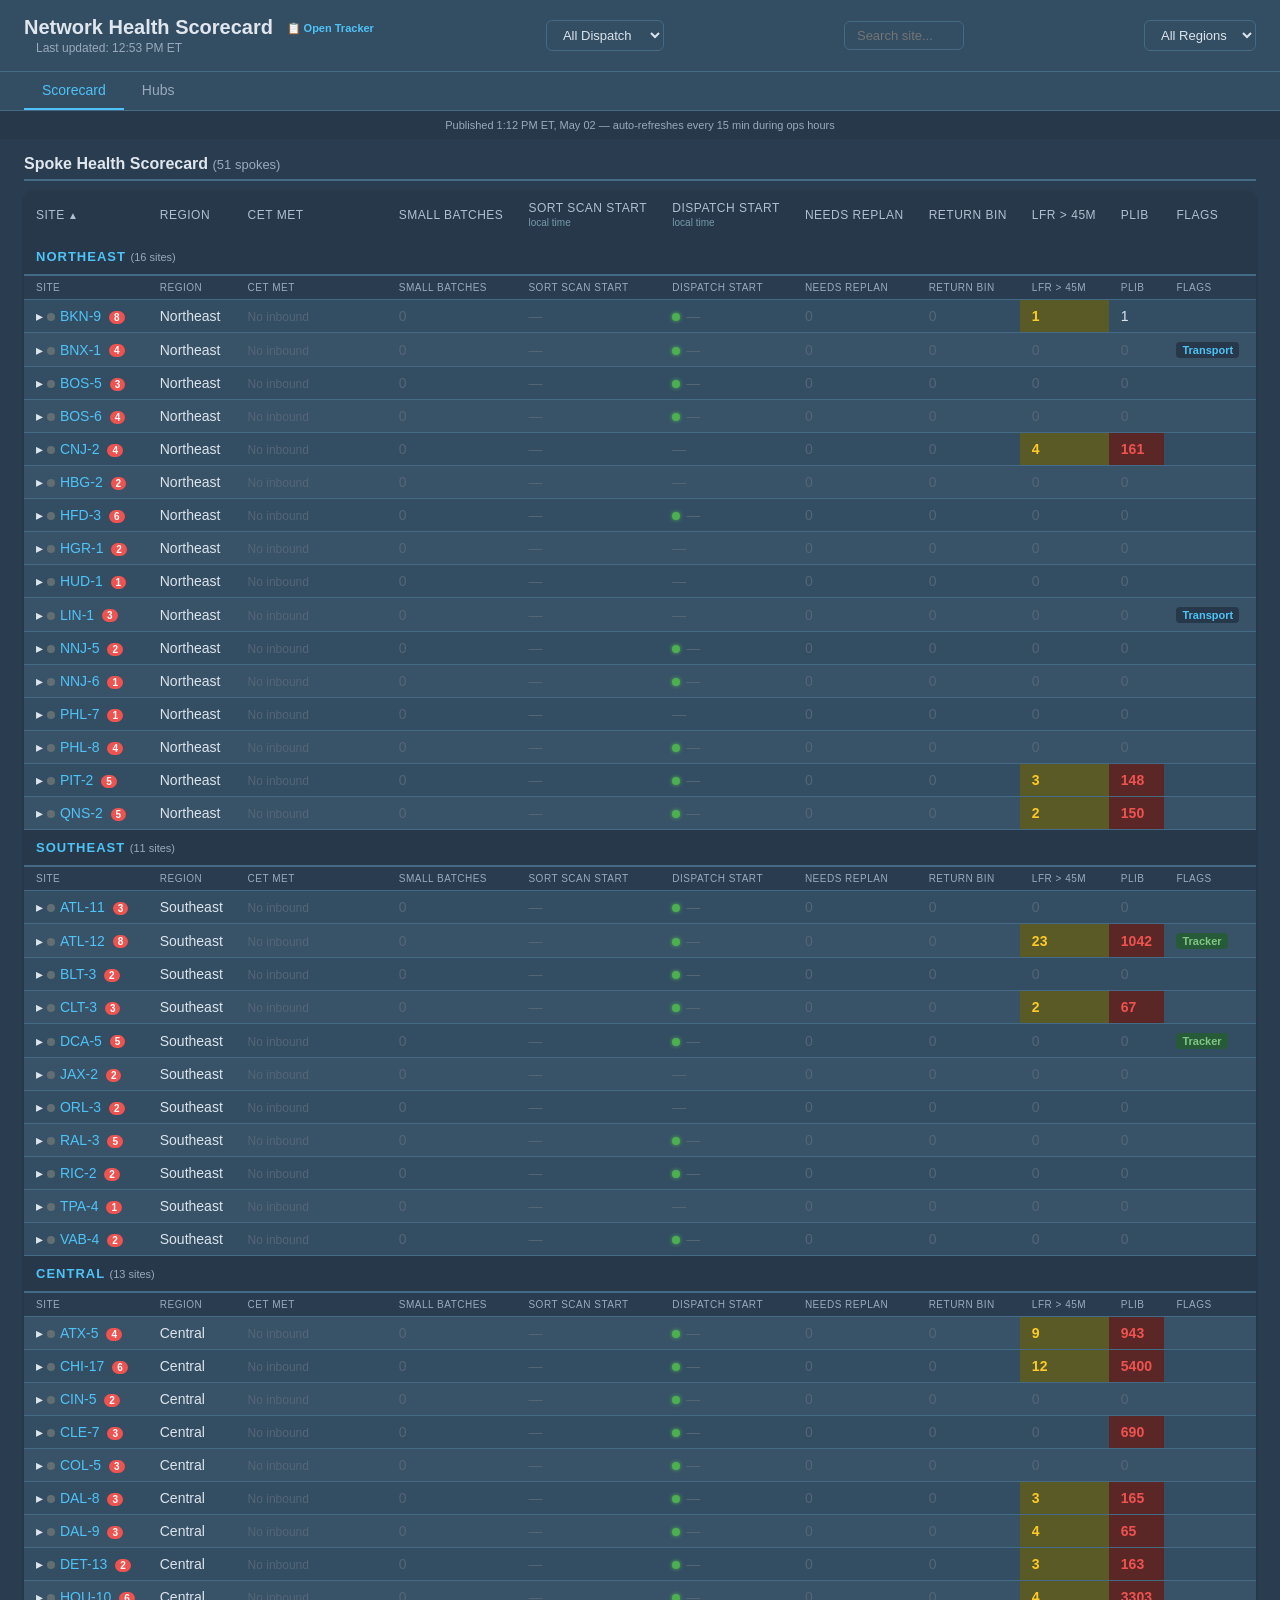
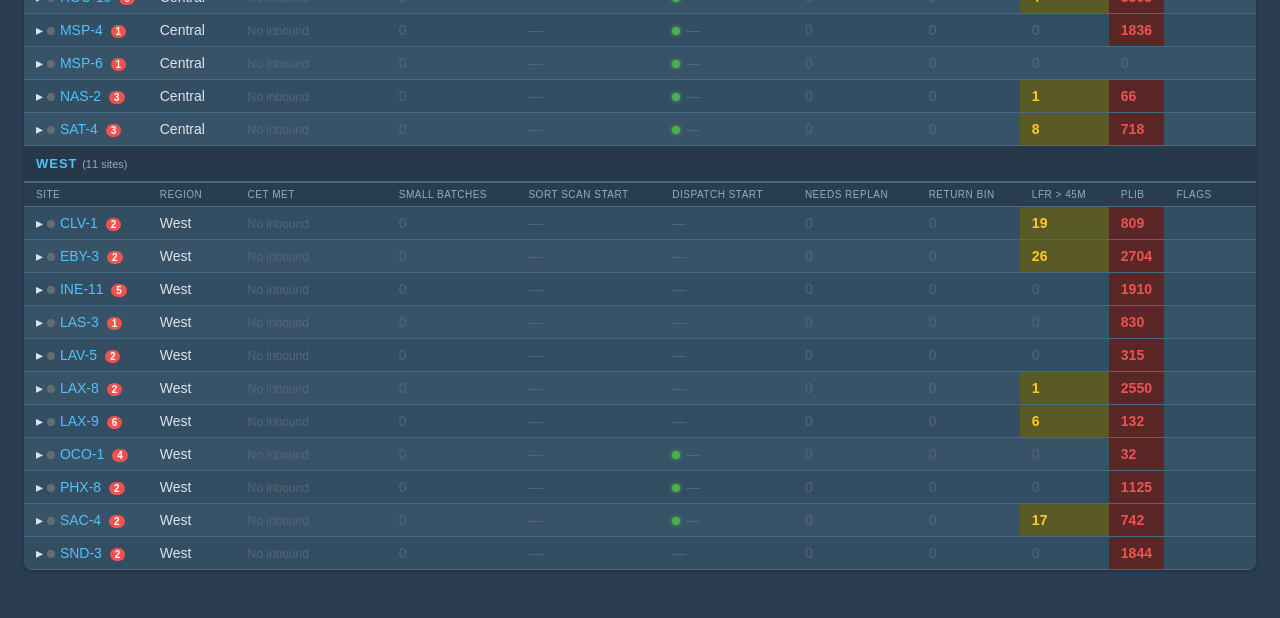
==== index.html @ 25a23fd2 "Scorecard update 1:12 PM ET" ====
<!DOCTYPE html>
<html lang="en">
<head>
    <meta charset="UTF-8">
    <meta name="viewport" content="width=device-width, initial-scale=1.0">
    <link rel="icon" href="data:image/svg+xml,<svg xmlns='http://www.w3.org/2000/svg' viewBox='0 0 100 100'><text y='.9em' font-size='90'>🏥</text></svg>">
    <title>📦 Network Health Scorecard</title>
    <style>
        * { margin: 0; padding: 0; box-sizing: border-box; }
        body { font-family: -apple-system, BlinkMacSystemFont, "Segoe UI", Roboto, sans-serif; background: #2a3d50; color: #e0e6ed; font-size: 14px; }

        header { display: flex; justify-content: space-between; align-items: center; padding: 16px 24px; background: #334d63; border-bottom: 1px solid #456a85; }
        h1 { font-size: 20px; font-weight: 600; }
        h1 a { color: inherit; text-decoration: none; }
        h1 a span.link-hint { font-size: 11px; color: #4fc3f7; margin-left: 8px; vertical-align: middle; }
        .meta { font-size: 12px; color: #99aabb; margin-left: 12px; }
        .published { font-size: 11px; color: #99aabb; padding: 8px 24px; background: #263849; text-align: center; }

        main { padding: 16px 24px; }

        .section { margin-bottom: 32px; }
        .section-title { font-size: 16px; font-weight: 600; color: #e0e6ed; margin-bottom: 10px; padding-bottom: 6px; border-bottom: 2px solid #456a85; }
        .section-count { font-size: 13px; font-weight: 400; color: #99aabb; }

        table { width: 100%; border-collapse: collapse; background: #334d63; border-radius: 8px; overflow: hidden; box-shadow: 0 1px 3px rgba(0,0,0,0.3); }
        thead { background: #263849; position: sticky; top: 0; z-index: 10; }
        th { padding: 10px 12px; text-align: left; font-weight: 500; font-size: 12px; text-transform: uppercase; letter-spacing: 0.5px; white-space: nowrap; color: #b0c0d0; cursor: pointer; user-select: none; }
        th:hover { background: #456a85; }
        th.sorted-asc::after { content: " \25B2"; font-size: 10px; }
        th.sorted-desc::after { content: " \25BC"; font-size: 10px; }
        td { padding: 8px 12px; border-bottom: 1px solid #456a85; font-variant-numeric: tabular-nums; color: #dce4ec; }
        tbody tr:nth-child(even) { background: #385268; }
        tbody tr:nth-child(odd) { background: #334d63; }
        tbody tr:hover { background: #426280 !important; }

        .th-sub { font-size: 10px; font-weight: 400; color: #7799aa; text-transform: none; letter-spacing: 0; }
        .site-dropdown { position:absolute; top:100%%; left:0; width:100%%; max-height:200px; overflow-y:auto; background:#334d63; border:1px solid #456a85; border-radius:6px; z-index:50; display:none; }
        .site-dropdown.open { display:block; }
        .site-dropdown-item { padding:6px 12px; cursor:pointer; font-size:13px; color:#dce4ec; }
        .site-dropdown-item:hover { background:#456a85; }

        [data-tip] { position: relative; cursor: default; }
        [data-tip]:hover::after {
            content: attr(data-tip);
            position: absolute; bottom: 100%%; left: 50%%; transform: translateX(-50%%);
            background: #1a2a3a; color: #dce4ec; padding: 4px 8px; border-radius: 4px;
            font-size: 11px; white-space: nowrap; z-index: 99; pointer-events: none;
            box-shadow: 0 2px 8px rgba(0,0,0,0.3);
        }

        .status-dot { display: inline-block; width: 8px; height: 8px; border-radius: 50%; margin-right: 5px; vertical-align: middle; }
        .dot-open { background: #4caf50; box-shadow: 0 0 4px #4caf50; }
        .dot-closed { background: #636e72; }
        .cell-site { min-width: 90px; white-space: nowrap; }
        .cell-site a { color: #4fc3f7; text-decoration: none; }
        .cell-site a:hover { text-decoration: underline; }
        .cet-cell { white-space: normal !important; min-width: 150px; }
        .cell-green-dark { background: #265a38; color: #81c784; font-weight: 600; }
        .cell-red-dark { background: #5a2626; color: #ef5350; font-weight: 600; }
        .cell-yellow-dark { background: #5a5a26; color: #ffca28; font-weight: 600; }
        .no-data { color: #556677; }

        .cet-cell { white-space: nowrap; }
        .cet-truck { display: inline-block; margin-right: 10px; font-size: 13px; color: #dce4ec; }
        .cet-late-detail { font-size: 11px; color: #ef5350; font-weight: 500; }
        .cet-miss-link { text-decoration: none; color: #ef5350; }
        .cet-miss-link:hover { text-decoration: underline; }
        .cet-na { color: #556677; font-size: 12px; }

        .dispatch-dot { display: inline-block; width: 8px; height: 8px; background: #4caf50; border-radius: 50%; margin-right: 6px; vertical-align: middle; box-shadow: 0 0 4px #4caf50; }
        .dispatch-dot-yellow { display: inline-block; width: 8px; height: 8px; background: #ffc107; border-radius: 50%; margin-right: 6px; vertical-align: middle; box-shadow: 0 0 4px #ffc107; }
        .alert-badge { display: inline-block; background: #ef5350; color: #fff; font-size: 10px; font-weight: 700; padding: 1px 5px; border-radius: 8px; margin-left: 4px; vertical-align: middle; }

        .flag-tag { display: inline-block; padding: 2px 6px; border-radius: 4px; font-size: 11px; font-weight: 600; text-decoration: none; margin-right: 4px; }
        .flag-tag:hover { opacity: 0.8; text-decoration: underline; }
        .flag-ap { background: #5a2626; color: #ef5350; }
        .flag-network { background: #5a5a26; color: #ffca28; }
        .flag-transport { background: #263849; color: #4fc3f7; }
        .flag-tracker { background: #265a38; color: #81c784; }

        .region-header td { background: #263849 !important; color: #4fc3f7; font-weight: 700; font-size: 13px; text-transform: uppercase; letter-spacing: 1px; padding: 10px 12px; border-bottom: 2px solid #456a85 !important; }
        .region-count { font-weight: 400; font-size: 11px; color: #99aabb; text-transform: none; letter-spacing: 0; }

        tr.row-red { border-left: 4px solid #ef5350; }
        tr.row-yellow { border-left: 4px solid #ffc107; }
        tr.row-tracked { border-left: 4px solid #4caf50; opacity: 0.6; }
        tr.row-tracked:hover { opacity: 0.8; }
        .tracked-info { font-size: 11px; color: #4caf50; }
        .tracked-info a { color: #4caf50; text-decoration: none; }
        .tracked-info a:hover { text-decoration: underline; }
        .region-col-header th {
            background: #2a3d50 !important;
            color: #99aabb;
            font-size: 10px;
            text-transform: uppercase;
            letter-spacing: 0.5px;
            padding: 6px 12px;
            border-bottom: 1px solid #456a85 !important;
            font-weight: 500;
        }

        tr.expandable { cursor: pointer; }
        .timeline-row-dark { background: #263849 !important; }
        .timeline-row-dark td { border-bottom-color: #2a3a4e !important; }
        .timeline-cell { padding: 4px 12px !important; }
        .timeline-time { color: #99aabb; font-size: 12px; margin-right: 10px; }
        .timeline-label { color: #dce4ec; font-size: 12px; }

        select { font-size: 13px; padding: 6px 12px; border-radius: 6px; border: 1px solid #456a85; background: #334d63; color: #dce4ec; cursor: pointer; }
        .btn-track-static { padding: 4px 12px; border-radius: 4px; border: 1px solid #4fc3f7; background: transparent; color: #4fc3f7; font-size: 12px; font-weight: 500; cursor: pointer; }
        .btn-track-static:hover { background: #4fc3f7; color: #1a2332; }
        .modal-overlay { position: fixed; top: 0; left: 0; right: 0; bottom: 0; background: rgba(0,0,0,0.5); display: flex; align-items: center; justify-content: center; z-index: 100; }
        .modal-overlay.hidden { display: none; }
        .modal { background: #334d63; border-radius: 12px; padding: 24px; width: 440px; max-width: 90vw; box-shadow: 0 8px 32px rgba(0,0,0,0.3); color: #dce4ec; }
        .modal h2 { font-size: 16px; margin-bottom: 12px; }
        .modal-info { display: flex; gap: 16px; margin-bottom: 16px; padding: 8px 12px; background: #2a3d50; border-radius: 6px; font-size: 13px; flex-wrap: wrap; }
        .modal label { display: block; font-size: 12px; font-weight: 600; color: #99aabb; margin: 10px 0 4px; text-transform: uppercase; letter-spacing: 0.3px; }
        .modal input, .modal select, .modal textarea { width: 100%; padding: 8px 10px; border: 1px solid #456a85; border-radius: 6px; font-size: 14px; font-family: inherit; background: #2a3d50; color: #dce4ec; }
        .modal textarea { resize: vertical; }
        .modal-actions { display: flex; justify-content: flex-end; gap: 8px; margin-top: 16px; }
        .btn-cancel { padding: 6px 12px; border-radius: 6px; border: 1px solid #456a85; background: transparent; color: #99aabb; cursor: pointer; font-size: 13px; }
        .btn-submit { padding: 6px 12px; border-radius: 6px; border: none; background: #00b894; color: #fff; font-weight: 600; cursor: pointer; font-size: 13px; }
        .btn-submit:hover { background: #00a381; }
        .btn-submit:disabled { background: #556677; cursor: wait; }

        .tabs { display: flex; gap: 0; padding: 0 24px; background: #334d63; border-bottom: 1px solid #456a85; }
        .tab { padding: 10px 18px; color: #99aabb; text-decoration: none; font-size: 14px; border-bottom: 2px solid transparent; }
        .tab:hover { color: #e0e6ed; }
        .tab.active { color: #4fc3f7; border-bottom-color: #4fc3f7; }
    </style>
</head>
<body>
    <header>
        <div>
            <h1><a href="https://docs.google.com/spreadsheets/d/1cQH7gwBvAmZO8WiYNPbrCSnO8zxB0DUDhzaeMM5o-ZU/edit?gid=11136630#gid=11136630" target="_blank">Network Health Scorecard <span class="link-hint">📋 Open Tracker</span></a></h1>
            <span class="meta">Last updated: 12:53 PM ET</span>
        </div>
        <select id="dispatch-filter" onchange="renderTable()" style="margin-right:8px;">
            <option value="all">All Dispatch</option>
            <option value="on">Dispatch On</option>
            <option value="off">Dispatch Off</option>
        </select>
        <div class="site-search-wrap" style="margin-right:8px;position:relative;display:inline-block;">
            <input type="text" id="site-search" placeholder="Search site..." autocomplete="off"
                   style="width:120px;padding:6px 12px;border-radius:6px;border:1px solid #456a85;background:#334d63;color:#dce4ec;font-size:13px;">
            <div id="site-dropdown" class="site-dropdown"></div>
        </div>
        <select id="pod-filter" onchange="renderTable()">
            <option value="all">All Regions</option>
            <option value="Northeast">Northeast</option>
            <option value="Southeast">Southeast</option>
            <option value="Central">Central</option>
            <option value="West">West</option>
        </select>
    </header>
    <nav class="tabs">
        <a href="index.html" class="tab active">Scorecard</a>
        <a href="hubs.html" class="tab">Hubs</a>
    </nav>
    <div class="published">Published 1:12 PM ET, May 02 — auto-refreshes every 15 min during ops hours</div>

    <main>
        <section class="section">
            <h2 class="section-title">Spoke Health Scorecard <span id="scorecard-count" class="section-count"></span></h2>
            <table id="scorecard-table">
                <thead>
                    <tr>
                        <th data-col="site">Site</th>
                        <th data-col="pod">Region</th>
                        <th data-col="cet_status">CET Met</th>
                        <th data-col="small_batches">Small Batches</th>
                        <th data-col="scan_start">Sort Scan Start<br><span class="th-sub">local time</span></th>
                        <th data-col="dispatch_start">Dispatch Start<br><span class="th-sub">local time</span></th>
                        <th data-col="needs_replan">Needs Replan</th>
                        <th data-col="return_bin">Return Bin</th>
                        <th data-col="lfr_over_45">LFR > 45m</th>
                        <th data-col="plib">PLIB</th>
                        <th>Flags</th>
                    </tr>
                </thead>
                <tbody id="scorecard-body"></tbody>
            </table>
        </section>
    </main>

    <div id="modal-overlay" class="modal-overlay hidden" onclick="if(event.target===this)hideModal()">
        <div class="modal" onclick="event.stopPropagation()">
            <h2>Track Action — <span id="modal-site"></span></h2>
            <div class="modal-info" id="modal-info"></div>
            <form onsubmit="submitTrack(event)">
                <input type="hidden" id="track-site">
                <input type="hidden" id="track-pod">
                <input type="hidden" id="track-replan">
                <input type="hidden" id="track-sb">
                <input type="hidden" id="track-rb">
                <input type="hidden" id="track-plib">
                <label>Analyst Name</label>
                <input type="text" id="track-analyst" required placeholder="Your name">
                <label>Exception Type</label>
                <select id="track-exception" required onchange="updateQuantity()">
                    <option value="">Select exception...</option>
                    <option value="Needs Replan">Needs Replan</option>
                    <option value="Small Batch">Small Batch</option>
                    <option value="Return Bin">Return Bin</option>
                    <option value="PLIB">PLIB</option>
                    <option value="Dispatch">Dispatch</option>
                    <option value="Operational Issue">Operational Issue</option>
                </select>
                <label>Quantity</label>
                <input type="text" id="track-quantity" readonly>
                <label>Notes</label>
                <textarea id="track-notes" rows="3" placeholder="What did you do? How did it impact the value?"></textarea>
                <div class="modal-actions">
                    <button type="button" class="btn-cancel" onclick="hideModal()">Cancel</button>
                    <button type="submit" class="btn-submit" id="submit-btn">Track It</button>
                </div>
            </form>
        </div>
    </div>

    <script>
        const WEBHOOK_URL = 'https://script.google.com/a/macros/doordash.com/s/AKfycbw4vbemVuziIiTAXgVbvOFTJ_huWhk9L4d3dQdYaH5DydbH1Um0X0ubJEU4hP___y4grg/exec';
        const DATA = [{"cet_met": 0, "cet_total": 0, "cet_trucks": [], "dispatch_active": true, "dispatch_diff": 0, "dispatch_start": "", "dispatch_start_avg": "", "dispatch_toggle": true, "flags": [], "has_active_runners": false, "lfr_over_45": 1, "needs_replan": 0, "plib": 1, "pod": "Northeast", "return_bin": 0, "scan_start": "", "scan_start_avg": "", "scan_start_diff": 0, "site": "BKN-9", "site_open": false, "small_batches": 0, "total_batches": 0}, {"cet_met": 0, "cet_total": 0, "cet_trucks": [], "dispatch_active": true, "dispatch_diff": 0, "dispatch_start": "", "dispatch_start_avg": "", "dispatch_toggle": true, "flags": [{"category": "Transport", "link": "https://doordash.enterprise.slack.com/archives/C07M6AR7PF1/p1777718756982769", "preview": "NYC-1 > LIN-1 > BNX-1 missing GPS timestamps again this morning"}], "has_active_runners": true, "lfr_over_45": 0, "needs_replan": 0, "plib": 0, "pod": "Northeast", "return_bin": 0, "scan_start": "", "scan_start_avg": "", "scan_start_diff": 0, "site": "BNX-1", "site_open": false, "small_batches": 0, "total_batches": 0}, {"cet_met": 0, "cet_total": 0, "cet_trucks": [], "dispatch_active": true, "dispatch_diff": 0, "dispatch_start": "", "dispatch_start_avg": "", "dispatch_toggle": true, "flags": [], "has_active_runners": true, "lfr_over_45": 0, "needs_replan": 0, "plib": 0, "pod": "Northeast", "return_bin": 0, "scan_start": "", "scan_start_avg": "", "scan_start_diff": 0, "site": "BOS-5", "site_open": false, "small_batches": 0, "total_batches": 0}, {"cet_met": 0, "cet_total": 0, "cet_trucks": [], "dispatch_active": true, "dispatch_diff": 0, "dispatch_start": "", "dispatch_start_avg": "", "dispatch_toggle": true, "flags": [], "has_active_runners": false, "lfr_over_45": 0, "needs_replan": 0, "plib": 0, "pod": "Northeast", "return_bin": 0, "scan_start": "", "scan_start_avg": "", "scan_start_diff": 0, "site": "BOS-6", "site_open": false, "small_batches": 0, "total_batches": 0}, {"cet_met": 0, "cet_total": 0, "cet_trucks": [], "dispatch_active": false, "dispatch_diff": 0, "dispatch_start": "", "dispatch_start_avg": "", "dispatch_toggle": false, "flags": [], "has_active_runners": false, "lfr_over_45": 4, "needs_replan": 0, "plib": 161, "pod": "Northeast", "return_bin": 0, "scan_start": "", "scan_start_avg": "", "scan_start_diff": 0, "site": "CNJ-2", "site_open": false, "small_batches": 0, "total_batches": 0}, {"cet_met": 0, "cet_total": 0, "cet_trucks": [], "dispatch_active": false, "dispatch_diff": 0, "dispatch_start": "", "dispatch_start_avg": "", "dispatch_toggle": false, "flags": [], "has_active_runners": false, "lfr_over_45": 0, "needs_replan": 0, "plib": 0, "pod": "Northeast", "return_bin": 0, "scan_start": "", "scan_start_avg": "", "scan_start_diff": 0, "site": "HBG-2", "site_open": false, "small_batches": 0, "total_batches": 0}, {"cet_met": 0, "cet_total": 0, "cet_trucks": [], "dispatch_active": true, "dispatch_diff": 0, "dispatch_start": "", "dispatch_start_avg": "", "dispatch_toggle": true, "flags": [], "has_active_runners": true, "lfr_over_45": 0, "needs_replan": 0, "plib": 0, "pod": "Northeast", "return_bin": 0, "scan_start": "", "scan_start_avg": "", "scan_start_diff": 0, "site": "HFD-3", "site_open": false, "small_batches": 0, "total_batches": 0}, {"cet_met": 0, "cet_total": 0, "cet_trucks": [], "dispatch_active": false, "dispatch_diff": 0, "dispatch_start": "", "dispatch_start_avg": "", "dispatch_toggle": false, "flags": [], "has_active_runners": false, "lfr_over_45": 0, "needs_replan": 0, "plib": 0, "pod": "Northeast", "return_bin": 0, "scan_start": "", "scan_start_avg": "", "scan_start_diff": 0, "site": "HGR-1", "site_open": false, "small_batches": 0, "total_batches": 0}, {"cet_met": 0, "cet_total": 0, "cet_trucks": [], "dispatch_active": false, "dispatch_diff": 0, "dispatch_start": "", "dispatch_start_avg": "", "dispatch_toggle": false, "flags": [], "has_active_runners": false, "lfr_over_45": 0, "needs_replan": 0, "plib": 0, "pod": "Northeast", "return_bin": 0, "scan_start": "", "scan_start_avg": "", "scan_start_diff": 0, "site": "HUD-1", "site_open": false, "small_batches": 0, "total_batches": 0}, {"cet_met": 0, "cet_total": 0, "cet_trucks": [], "dispatch_active": false, "dispatch_diff": 0, "dispatch_start": "", "dispatch_start_avg": "", "dispatch_toggle": false, "flags": [{"category": "Transport", "link": "https://doordash.enterprise.slack.com/archives/C07M6AR7PF1/p1777718756982769", "preview": "NYC-1 > LIN-1 > BNX-1 missing GPS timestamps again this morning"}], "has_active_runners": false, "lfr_over_45": 0, "needs_replan": 0, "plib": 0, "pod": "Northeast", "return_bin": 0, "scan_start": "", "scan_start_avg": "", "scan_start_diff": 0, "site": "LIN-1", "site_open": false, "small_batches": 0, "total_batches": 0}, {"cet_met": 0, "cet_total": 0, "cet_trucks": [], "dispatch_active": true, "dispatch_diff": 0, "dispatch_start": "", "dispatch_start_avg": "", "dispatch_toggle": true, "flags": [], "has_active_runners": true, "lfr_over_45": 0, "needs_replan": 0, "plib": 0, "pod": "Northeast", "return_bin": 0, "scan_start": "", "scan_start_avg": "", "scan_start_diff": 0, "site": "NNJ-5", "site_open": false, "small_batches": 0, "total_batches": 0}, {"cet_met": 0, "cet_total": 0, "cet_trucks": [], "dispatch_active": true, "dispatch_diff": 0, "dispatch_start": "", "dispatch_start_avg": "", "dispatch_toggle": true, "flags": [], "has_active_runners": false, "lfr_over_45": 0, "needs_replan": 0, "plib": 0, "pod": "Northeast", "return_bin": 0, "scan_start": "", "scan_start_avg": "", "scan_start_diff": 0, "site": "NNJ-6", "site_open": false, "small_batches": 0, "total_batches": 0}, {"cet_met": 0, "cet_total": 0, "cet_trucks": [], "dispatch_active": false, "dispatch_diff": 0, "dispatch_start": "", "dispatch_start_avg": "", "dispatch_toggle": false, "flags": [], "has_active_runners": false, "lfr_over_45": 0, "needs_replan": 0, "plib": 0, "pod": "Northeast", "return_bin": 0, "scan_start": "", "scan_start_avg": "", "scan_start_diff": 0, "site": "PHL-7", "site_open": false, "small_batches": 0, "total_batches": 0}, {"cet_met": 0, "cet_total": 0, "cet_trucks": [], "dispatch_active": true, "dispatch_diff": 0, "dispatch_start": "", "dispatch_start_avg": "", "dispatch_toggle": true, "flags": [], "has_active_runners": false, "lfr_over_45": 0, "needs_replan": 0, "plib": 0, "pod": "Northeast", "return_bin": 0, "scan_start": "", "scan_start_avg": "", "scan_start_diff": 0, "site": "PHL-8", "site_open": false, "small_batches": 0, "total_batches": 0}, {"cet_met": 0, "cet_total": 0, "cet_trucks": [], "dispatch_active": true, "dispatch_diff": 0, "dispatch_start": "", "dispatch_start_avg": "", "dispatch_toggle": true, "flags": [], "has_active_runners": true, "lfr_over_45": 3, "needs_replan": 0, "plib": 148, "pod": "Northeast", "return_bin": 0, "scan_start": "", "scan_start_avg": "", "scan_start_diff": 0, "site": "PIT-2", "site_open": false, "small_batches": 0, "total_batches": 0}, {"cet_met": 0, "cet_total": 0, "cet_trucks": [], "dispatch_active": true, "dispatch_diff": 0, "dispatch_start": "", "dispatch_start_avg": "", "dispatch_toggle": true, "flags": [], "has_active_runners": true, "lfr_over_45": 2, "needs_replan": 0, "plib": 150, "pod": "Northeast", "return_bin": 0, "scan_start": "", "scan_start_avg": "", "scan_start_diff": 0, "site": "QNS-2", "site_open": false, "small_batches": 0, "total_batches": 0}, {"cet_met": 0, "cet_total": 0, "cet_trucks": [], "dispatch_active": true, "dispatch_diff": 0, "dispatch_start": "", "dispatch_start_avg": "", "dispatch_toggle": true, "flags": [], "has_active_runners": true, "lfr_over_45": 0, "needs_replan": 0, "plib": 0, "pod": "Southeast", "return_bin": 0, "scan_start": "", "scan_start_avg": "", "scan_start_diff": 0, "site": "ATL-11", "site_open": false, "small_batches": 0, "total_batches": 0}, {"cet_met": 0, "cet_total": 0, "cet_trucks": [], "dispatch_active": true, "dispatch_diff": 0, "dispatch_start": "", "dispatch_start_avg": "", "dispatch_toggle": true, "flags": [{"category": "Tracker", "link": "https://docs.google.com/spreadsheets/d/1BTL59TYgUiowK6feXIcXzOsDiVz20so-l89VP2zH6Ug/edit#gid=1233423933", "preview": "Escalation: ATL-12 Proactive Replan (181 parcels)"}], "has_active_runners": true, "lfr_over_45": 23, "needs_replan": 0, "plib": 1042, "pod": "Southeast", "return_bin": 0, "scan_start": "", "scan_start_avg": "", "scan_start_diff": 0, "site": "ATL-12", "site_open": false, "small_batches": 0, "total_batches": 0}, {"cet_met": 0, "cet_total": 0, "cet_trucks": [], "dispatch_active": true, "dispatch_diff": 0, "dispatch_start": "", "dispatch_start_avg": "", "dispatch_toggle": true, "flags": [], "has_active_runners": false, "lfr_over_45": 0, "needs_replan": 0, "plib": 0, "pod": "Southeast", "return_bin": 0, "scan_start": "", "scan_start_avg": "", "scan_start_diff": 0, "site": "BLT-3", "site_open": false, "small_batches": 0, "total_batches": 0}, {"cet_met": 0, "cet_total": 0, "cet_trucks": [], "dispatch_active": true, "dispatch_diff": 0, "dispatch_start": "", "dispatch_start_avg": "", "dispatch_toggle": true, "flags": [], "has_active_runners": true, "lfr_over_45": 2, "needs_replan": 0, "plib": 67, "pod": "Southeast", "return_bin": 0, "scan_start": "", "scan_start_avg": "", "scan_start_diff": 0, "site": "CLT-3", "site_open": false, "small_batches": 0, "total_batches": 0}, {"cet_met": 0, "cet_total": 0, "cet_trucks": [], "dispatch_active": true, "dispatch_diff": 0, "dispatch_start": "", "dispatch_start_avg": "", "dispatch_toggle": true, "flags": [{"category": "Tracker", "link": "https://docs.google.com/spreadsheets/d/1BTL59TYgUiowK6feXIcXzOsDiVz20so-l89VP2zH6Ug/edit#gid=1233423933", "preview": "Escalation: DCA-5 Proactive Replan (21 parcels)"}], "has_active_runners": true, "lfr_over_45": 0, "needs_replan": 0, "plib": 0, "pod": "Southeast", "return_bin": 0, "scan_start": "", "scan_start_avg": "", "scan_start_diff": 0, "site": "DCA-5", "site_open": false, "small_batches": 0, "total_batches": 0}, {"cet_met": 0, "cet_total": 0, "cet_trucks": [], "dispatch_active": false, "dispatch_diff": 0, "dispatch_start": "", "dispatch_start_avg": "", "dispatch_toggle": false, "flags": [], "has_active_runners": false, "lfr_over_45": 0, "needs_replan": 0, "plib": 0, "pod": "Southeast", "return_bin": 0, "scan_start": "", "scan_start_avg": "", "scan_start_diff": 0, "site": "JAX-2", "site_open": false, "small_batches": 0, "total_batches": 0}, {"cet_met": 0, "cet_total": 0, "cet_trucks": [], "dispatch_active": false, "dispatch_diff": 0, "dispatch_start": "", "dispatch_start_avg": "", "dispatch_toggle": false, "flags": [], "has_active_runners": false, "lfr_over_45": 0, "needs_replan": 0, "plib": 0, "pod": "Southeast", "return_bin": 0, "scan_start": "", "scan_start_avg": "", "scan_start_diff": 0, "site": "ORL-3", "site_open": false, "small_batches": 0, "total_batches": 0}, {"cet_met": 0, "cet_total": 0, "cet_trucks": [], "dispatch_active": true, "dispatch_diff": 0, "dispatch_start": "", "dispatch_start_avg": "", "dispatch_toggle": true, "flags": [], "has_active_runners": true, "lfr_over_45": 0, "needs_replan": 0, "plib": 0, "pod": "Southeast", "return_bin": 0, "scan_start": "", "scan_start_avg": "", "scan_start_diff": 0, "site": "RAL-3", "site_open": false, "small_batches": 0, "total_batches": 0}, {"cet_met": 0, "cet_total": 0, "cet_trucks": [], "dispatch_active": true, "dispatch_diff": 0, "dispatch_start": "", "dispatch_start_avg": "", "dispatch_toggle": true, "flags": [], "has_active_runners": false, "lfr_over_45": 0, "needs_replan": 0, "plib": 0, "pod": "Southeast", "return_bin": 0, "scan_start": "", "scan_start_avg": "", "scan_start_diff": 0, "site": "RIC-2", "site_open": false, "small_batches": 0, "total_batches": 0}, {"cet_met": 0, "cet_total": 0, "cet_trucks": [], "dispatch_active": false, "dispatch_diff": 0, "dispatch_start": "", "dispatch_start_avg": "", "dispatch_toggle": false, "flags": [], "has_active_runners": false, "lfr_over_45": 0, "needs_replan": 0, "plib": 0, "pod": "Southeast", "return_bin": 0, "scan_start": "", "scan_start_avg": "", "scan_start_diff": 0, "site": "TPA-4", "site_open": false, "small_batches": 0, "total_batches": 0}, {"cet_met": 0, "cet_total": 0, "cet_trucks": [], "dispatch_active": true, "dispatch_diff": 0, "dispatch_start": "", "dispatch_start_avg": "", "dispatch_toggle": true, "flags": [], "has_active_runners": true, "lfr_over_45": 0, "needs_replan": 0, "plib": 0, "pod": "Southeast", "return_bin": 0, "scan_start": "", "scan_start_avg": "", "scan_start_diff": 0, "site": "VAB-4", "site_open": false, "small_batches": 0, "total_batches": 0}, {"cet_met": 0, "cet_total": 0, "cet_trucks": [], "dispatch_active": true, "dispatch_diff": 0, "dispatch_start": "", "dispatch_start_avg": "", "dispatch_toggle": true, "flags": [], "has_active_runners": true, "lfr_over_45": 9, "needs_replan": 0, "plib": 943, "pod": "Central", "return_bin": 0, "scan_start": "", "scan_start_avg": "", "scan_start_diff": 0, "site": "ATX-5", "site_open": false, "small_batches": 0, "total_batches": 0}, {"cet_met": 0, "cet_total": 0, "cet_trucks": [], "dispatch_active": true, "dispatch_diff": 0, "dispatch_start": "", "dispatch_start_avg": "", "dispatch_toggle": true, "flags": [], "has_active_runners": false, "lfr_over_45": 12, "needs_replan": 0, "plib": 5400, "pod": "Central", "return_bin": 0, "scan_start": "", "scan_start_avg": "", "scan_start_diff": 0, "site": "CHI-17", "site_open": false, "small_batches": 0, "total_batches": 0}, {"cet_met": 0, "cet_total": 0, "cet_trucks": [], "dispatch_active": true, "dispatch_diff": 0, "dispatch_start": "", "dispatch_start_avg": "", "dispatch_toggle": true, "flags": [], "has_active_runners": true, "lfr_over_45": 0, "needs_replan": 0, "plib": 0, "pod": "Central", "return_bin": 0, "scan_start": "", "scan_start_avg": "", "scan_start_diff": 0, "site": "CIN-5", "site_open": false, "small_batches": 0, "total_batches": 0}, {"cet_met": 0, "cet_total": 0, "cet_trucks": [], "dispatch_active": true, "dispatch_diff": 0, "dispatch_start": "", "dispatch_start_avg": "", "dispatch_toggle": true, "flags": [], "has_active_runners": true, "lfr_over_45": 0, "needs_replan": 0, "plib": 690, "pod": "Central", "return_bin": 0, "scan_start": "", "scan_start_avg": "", "scan_start_diff": 0, "site": "CLE-7", "site_open": false, "small_batches": 0, "total_batches": 0}, {"cet_met": 0, "cet_total": 0, "cet_trucks": [], "dispatch_active": true, "dispatch_diff": 0, "dispatch_start": "", "dispatch_start_avg": "", "dispatch_toggle": true, "flags": [], "has_active_runners": true, "lfr_over_45": 0, "needs_replan": 0, "plib": 0, "pod": "Central", "return_bin": 0, "scan_start": "", "scan_start_avg": "", "scan_start_diff": 0, "site": "COL-5", "site_open": false, "small_batches": 0, "total_batches": 0}, {"cet_met": 0, "cet_total": 0, "cet_trucks": [], "dispatch_active": true, "dispatch_diff": 0, "dispatch_start": "", "dispatch_start_avg": "", "dispatch_toggle": true, "flags": [], "has_active_runners": true, "lfr_over_45": 3, "needs_replan": 0, "plib": 165, "pod": "Central", "return_bin": 0, "scan_start": "", "scan_start_avg": "", "scan_start_diff": 0, "site": "DAL-8", "site_open": false, "small_batches": 0, "total_batches": 0}, {"cet_met": 0, "cet_total": 0, "cet_trucks": [], "dispatch_active": true, "dispatch_diff": 0, "dispatch_start": "", "dispatch_start_avg": "", "dispatch_toggle": true, "flags": [], "has_active_runners": true, "lfr_over_45": 4, "needs_replan": 0, "plib": 65, "pod": "Central", "return_bin": 0, "scan_start": "", "scan_start_avg": "", "scan_start_diff": 0, "site": "DAL-9", "site_open": false, "small_batches": 0, "total_batches": 0}, {"cet_met": 0, "cet_total": 0, "cet_trucks": [], "dispatch_active": true, "dispatch_diff": 0, "dispatch_start": "", "dispatch_start_avg": "", "dispatch_toggle": true, "flags": [], "has_active_runners": true, "lfr_over_45": 3, "needs_replan": 0, "plib": 163, "pod": "Central", "return_bin": 0, "scan_start": "", "scan_start_avg": "", "scan_start_diff": 0, "site": "DET-13", "site_open": false, "small_batches": 0, "total_batches": 0}, {"cet_met": 0, "cet_total": 0, "cet_trucks": [], "dispatch_active": true, "dispatch_diff": 0, "dispatch_start": "", "dispatch_start_avg": "", "dispatch_toggle": true, "flags": [], "has_active_runners": true, "lfr_over_45": 4, "needs_replan": 0, "plib": 3303, "pod": "Central", "return_bin": 0, "scan_start": "", "scan_start_avg": "", "scan_start_diff": 0, "site": "HOU-10", "site_open": false, "small_batches": 0, "total_batches": 0}, {"cet_met": 0, "cet_total": 0, "cet_trucks": [], "dispatch_active": true, "dispatch_diff": 0, "dispatch_start": "", "dispatch_start_avg": "", "dispatch_toggle": true, "flags": [], "has_active_runners": false, "lfr_over_45": 0, "needs_replan": 0, "plib": 1836, "pod": "Central", "return_bin": 0, "scan_start": "", "scan_start_avg": "", "scan_start_diff": 0, "site": "MSP-4", "site_open": false, "small_batches": 0, "total_batches": 0}, {"cet_met": 0, "cet_total": 0, "cet_trucks": [], "dispatch_active": true, "dispatch_diff": 0, "dispatch_start": "", "dispatch_start_avg": "", "dispatch_toggle": true, "flags": [], "has_active_runners": true, "lfr_over_45": 0, "needs_replan": 0, "plib": 0, "pod": "Central", "return_bin": 0, "scan_start": "", "scan_start_avg": "", "scan_start_diff": 0, "site": "MSP-6", "site_open": false, "small_batches": 0, "total_batches": 0}, {"cet_met": 0, "cet_total": 0, "cet_trucks": [], "dispatch_active": true, "dispatch_diff": 0, "dispatch_start": "", "dispatch_start_avg": "", "dispatch_toggle": true, "flags": [], "has_active_runners": true, "lfr_over_45": 1, "needs_replan": 0, "plib": 66, "pod": "Central", "return_bin": 0, "scan_start": "", "scan_start_avg": "", "scan_start_diff": 0, "site": "NAS-2", "site_open": false, "small_batches": 0, "total_batches": 0}, {"cet_met": 0, "cet_total": 0, "cet_trucks": [], "dispatch_active": true, "dispatch_diff": 0, "dispatch_start": "", "dispatch_start_avg": "", "dispatch_toggle": true, "flags": [], "has_active_runners": false, "lfr_over_45": 8, "needs_replan": 0, "plib": 718, "pod": "Central", "return_bin": 0, "scan_start": "", "scan_start_avg": "", "scan_start_diff": 0, "site": "SAT-4", "site_open": false, "small_batches": 0, "total_batches": 0}, {"cet_met": 0, "cet_total": 0, "cet_trucks": [], "dispatch_active": false, "dispatch_diff": 0, "dispatch_start": "", "dispatch_start_avg": "", "dispatch_toggle": false, "flags": [], "has_active_runners": false, "lfr_over_45": 19, "needs_replan": 0, "plib": 809, "pod": "West", "return_bin": 0, "scan_start": "", "scan_start_avg": "", "scan_start_diff": 0, "site": "CLV-1", "site_open": false, "small_batches": 0, "total_batches": 0}, {"cet_met": 0, "cet_total": 0, "cet_trucks": [], "dispatch_active": false, "dispatch_diff": 0, "dispatch_start": "", "dispatch_start_avg": "", "dispatch_toggle": false, "flags": [], "has_active_runners": false, "lfr_over_45": 26, "needs_replan": 0, "plib": 2704, "pod": "West", "return_bin": 0, "scan_start": "", "scan_start_avg": "", "scan_start_diff": 0, "site": "EBY-3", "site_open": false, "small_batches": 0, "total_batches": 0}, {"cet_met": 0, "cet_total": 0, "cet_trucks": [], "dispatch_active": false, "dispatch_diff": 0, "dispatch_start": "", "dispatch_start_avg": "", "dispatch_toggle": false, "flags": [], "has_active_runners": false, "lfr_over_45": 0, "needs_replan": 0, "plib": 1910, "pod": "West", "return_bin": 0, "scan_start": "", "scan_start_avg": "", "scan_start_diff": 0, "site": "INE-11", "site_open": false, "small_batches": 0, "total_batches": 0}, {"cet_met": 0, "cet_total": 0, "cet_trucks": [], "dispatch_active": false, "dispatch_diff": 0, "dispatch_start": "", "dispatch_start_avg": "", "dispatch_toggle": false, "flags": [], "has_active_runners": false, "lfr_over_45": 0, "needs_replan": 0, "plib": 830, "pod": "West", "return_bin": 0, "scan_start": "", "scan_start_avg": "", "scan_start_diff": 0, "site": "LAS-3", "site_open": false, "small_batches": 0, "total_batches": 0}, {"cet_met": 0, "cet_total": 0, "cet_trucks": [], "dispatch_active": false, "dispatch_diff": 0, "dispatch_start": "", "dispatch_start_avg": "", "dispatch_toggle": false, "flags": [], "has_active_runners": false, "lfr_over_45": 0, "needs_replan": 0, "plib": 315, "pod": "West", "return_bin": 0, "scan_start": "", "scan_start_avg": "", "scan_start_diff": 0, "site": "LAV-5", "site_open": false, "small_batches": 0, "total_batches": 0}, {"cet_met": 0, "cet_total": 0, "cet_trucks": [], "dispatch_active": false, "dispatch_diff": 0, "dispatch_start": "", "dispatch_start_avg": "", "dispatch_toggle": false, "flags": [], "has_active_runners": false, "lfr_over_45": 1, "needs_replan": 0, "plib": 2550, "pod": "West", "return_bin": 0, "scan_start": "", "scan_start_avg": "", "scan_start_diff": 0, "site": "LAX-8", "site_open": false, "small_batches": 0, "total_batches": 0}, {"cet_met": 0, "cet_total": 0, "cet_trucks": [], "dispatch_active": false, "dispatch_diff": 0, "dispatch_start": "", "dispatch_start_avg": "", "dispatch_toggle": false, "flags": [], "has_active_runners": false, "lfr_over_45": 6, "needs_replan": 0, "plib": 132, "pod": "West", "return_bin": 0, "scan_start": "", "scan_start_avg": "", "scan_start_diff": 0, "site": "LAX-9", "site_open": false, "small_batches": 0, "total_batches": 0}, {"cet_met": 0, "cet_total": 0, "cet_trucks": [], "dispatch_active": true, "dispatch_diff": 0, "dispatch_start": "", "dispatch_start_avg": "", "dispatch_toggle": true, "flags": [], "has_active_runners": true, "lfr_over_45": 0, "needs_replan": 0, "plib": 32, "pod": "West", "return_bin": 0, "scan_start": "", "scan_start_avg": "", "scan_start_diff": 0, "site": "OCO-1", "site_open": false, "small_batches": 0, "total_batches": 0}, {"cet_met": 0, "cet_total": 0, "cet_trucks": [], "dispatch_active": true, "dispatch_diff": 0, "dispatch_start": "", "dispatch_start_avg": "", "dispatch_toggle": true, "flags": [], "has_active_runners": false, "lfr_over_45": 0, "needs_replan": 0, "plib": 1125, "pod": "West", "return_bin": 0, "scan_start": "", "scan_start_avg": "", "scan_start_diff": 0, "site": "PHX-8", "site_open": false, "small_batches": 0, "total_batches": 0}, {"cet_met": 0, "cet_total": 0, "cet_trucks": [], "dispatch_active": true, "dispatch_diff": 0, "dispatch_start": "", "dispatch_start_avg": "", "dispatch_toggle": true, "flags": [], "has_active_runners": false, "lfr_over_45": 17, "needs_replan": 0, "plib": 742, "pod": "West", "return_bin": 0, "scan_start": "", "scan_start_avg": "", "scan_start_diff": 0, "site": "SAC-4", "site_open": false, "small_batches": 0, "total_batches": 0}, {"cet_met": 0, "cet_total": 0, "cet_trucks": [], "dispatch_active": false, "dispatch_diff": 0, "dispatch_start": "", "dispatch_start_avg": "", "dispatch_toggle": false, "flags": [], "has_active_runners": false, "lfr_over_45": 0, "needs_replan": 0, "plib": 1844, "pod": "West", "return_bin": 0, "scan_start": "", "scan_start_avg": "", "scan_start_diff": 0, "site": "SND-3", "site_open": false, "small_batches": 0, "total_batches": 0}];
        const TRACKED = {};
        const TIMELINE = {"ATL-11": {"crossed": {"lfr_over_45": 14, "small_batches": 3}, "events": [{"label": "LFR > 45 min hit 14", "metric": "lfr_over_45", "time": "6:08 AM ET", "value": 14}, {"label": "Small Batches hit 2", "metric": "small_batches", "time": "6:08 AM ET", "value": 2}, {"label": "Small Batches hit 3", "metric": "small_batches", "time": "6:20 AM ET", "value": 3}], "pod": "Southeast"}, "ATL-12": {"crossed": {"lfr_over_45": 28, "needs_replan": 166, "return_bin": 44, "small_batches": 4}, "events": [{"label": "Needs Replan hit 91", "metric": "needs_replan", "time": "6:08 AM ET", "value": 91}, {"label": "LFR > 45 min hit 3", "metric": "lfr_over_45", "time": "6:08 AM ET", "value": 3}, {"label": "Small Batches hit 4", "metric": "small_batches", "time": "6:08 AM ET", "value": 4}, {"label": "Needs Replan hit 166", "metric": "needs_replan", "time": "6:20 AM ET", "value": 166}, {"label": "LFR > 45 min hit 4", "metric": "lfr_over_45", "time": "6:35 AM ET", "value": 4}, {"label": "LFR > 45 min hit 5", "metric": "lfr_over_45", "time": "7:38 AM ET", "value": 5}, {"label": "Return Bin hit 44", "metric": "return_bin", "time": "8:03 AM ET", "value": 44}, {"label": "LFR > 45 min hit 28", "metric": "lfr_over_45", "time": "9:03 AM ET", "value": 28}], "pod": "Southeast"}, "ATX-5": {"crossed": {"lfr_over_45": 24, "needs_replan": 24, "small_batches": 3}, "events": [{"label": "LFR > 45 min hit 24", "metric": "lfr_over_45", "time": "6:08 AM ET", "value": 24}, {"label": "Small Batches hit 2", "metric": "small_batches", "time": "6:08 AM ET", "value": 2}, {"label": "Needs Replan hit 24", "metric": "needs_replan", "time": "9:17 AM ET", "value": 24}, {"label": "Small Batches hit 3", "metric": "small_batches", "time": "9:33 AM ET", "value": 3}], "pod": "Central"}, "BKN-9": {"crossed": {"lfr_over_45": 5, "return_bin": 7, "small_batches": 3}, "events": [{"label": "Small Batches hit 1", "metric": "small_batches", "time": "6:08 AM ET", "value": 1}, {"label": "LFR > 45 min hit 1", "metric": "lfr_over_45", "time": "6:20 AM ET", "value": 1}, {"label": "Small Batches hit 2", "metric": "small_batches", "time": "6:20 AM ET", "value": 2}, {"label": "LFR > 45 min hit 4", "metric": "lfr_over_45", "time": "6:35 AM ET", "value": 4}, {"label": "Small Batches hit 3", "metric": "small_batches", "time": "7:20 AM ET", "value": 3}, {"label": "LFR > 45 min hit 5", "metric": "lfr_over_45", "time": "7:32 AM ET", "value": 5}, {"label": "Return Bin hit 5", "metric": "return_bin", "time": "9:33 AM ET", "value": 5}, {"label": "Return Bin hit 7", "metric": "return_bin", "time": "9:48 AM ET", "value": 7}], "pod": "Northeast"}, "BLT-3": {"crossed": {"lfr_over_45": 1, "small_batches": 2}, "events": [{"label": "Small Batches hit 2", "metric": "small_batches", "time": "6:08 AM ET", "value": 2}, {"label": "LFR > 45 min hit 1", "metric": "lfr_over_45", "time": "6:53 AM ET", "value": 1}], "pod": "Southeast"}, "BNX-1": {"crossed": {"lfr_over_45": 1, "needs_replan": 38, "small_batches": 1}, "events": [{"label": "Needs Replan hit 22", "metric": "needs_replan", "time": "6:08 AM ET", "value": 22}, {"label": "LFR > 45 min hit 1", "metric": "lfr_over_45", "time": "7:32 AM ET", "value": 1}, {"label": "Needs Replan hit 38", "metric": "needs_replan", "time": "7:32 AM ET", "value": 38}, {"label": "Small Batches hit 1", "metric": "small_batches", "time": "8:03 AM ET", "value": 1}], "pod": "Northeast"}, "BOS-5": {"crossed": {"lfr_over_45": 2, "small_batches": 2}, "events": [{"label": "LFR > 45 min hit 1", "metric": "lfr_over_45", "time": "7:05 AM ET", "value": 1}, {"label": "Small Batches hit 2", "metric": "small_batches", "time": "7:47 AM ET", "value": 2}, {"label": "LFR > 45 min hit 2", "metric": "lfr_over_45", "time": "9:03 AM ET", "value": 2}], "pod": "Northeast"}, "BOS-6": {"crossed": {"lfr_over_45": 18, "small_batches": 6}, "events": [{"label": "Small Batches hit 1", "metric": "small_batches", "time": "6:08 AM ET", "value": 1}, {"label": "Small Batches hit 3", "metric": "small_batches", "time": "6:20 AM ET", "value": 3}, {"label": "LFR > 45 min hit 18", "metric": "lfr_over_45", "time": "7:20 AM ET", "value": 18}, {"label": "Small Batches hit 6", "metric": "small_batches", "time": "7:32 AM ET", "value": 6}], "pod": "Northeast"}, "CHI-17": {"crossed": {"lfr_over_45": 17, "needs_replan": 60}, "events": [{"label": "LFR > 45 min hit 2", "metric": "lfr_over_45", "time": "6:08 AM ET", "value": 2}, {"label": "LFR > 45 min hit 3", "metric": "lfr_over_45", "time": "6:20 AM ET", "value": 3}, {"label": "Needs Replan hit 36", "metric": "needs_replan", "time": "6:35 AM ET", "value": 36}, {"label": "Needs Replan hit 60", "metric": "needs_replan", "time": "6:53 AM ET", "value": 60}, {"label": "LFR > 45 min hit 4", "metric": "lfr_over_45", "time": "7:05 AM ET", "value": 4}, {"label": "LFR > 45 min hit 17", "metric": "lfr_over_45", "time": "7:20 AM ET", "value": 17}], "pod": "Central"}, "CIN-5": {"crossed": {"lfr_over_45": 2, "small_batches": 1}, "events": [{"label": "LFR > 45 min hit 2", "metric": "lfr_over_45", "time": "6:08 AM ET", "value": 2}, {"label": "Small Batches hit 1", "metric": "small_batches", "time": "6:08 AM ET", "value": 1}], "pod": "Central"}, "CLE-7": {"crossed": {"lfr_over_45": 29, "needs_replan": 36, "return_bin": 36}, "events": [{"label": "LFR > 45 min hit 29", "metric": "lfr_over_45", "time": "6:08 AM ET", "value": 29}, {"label": "Return Bin hit 36", "metric": "return_bin", "time": "7:32 AM ET", "value": 36}, {"label": "Needs Replan hit 36", "metric": "needs_replan", "time": "9:33 AM ET", "value": 36}], "pod": "Central"}, "CLT-3": {"crossed": {"lfr_over_45": 2, "needs_replan": 38, "small_batches": 3}, "events": [{"label": "Small Batches hit 3", "metric": "small_batches", "time": "6:53 AM ET", "value": 3}, {"label": "Needs Replan hit 38", "metric": "needs_replan", "time": "7:38 AM ET", "value": 38}, {"label": "LFR > 45 min hit 2", "metric": "lfr_over_45", "time": "9:33 AM ET", "value": 2}], "pod": "Southeast"}, "CLV-1": {"crossed": {"lfr_over_45": 19, "small_batches": 2}, "events": [{"label": "LFR > 45 min hit 19", "metric": "lfr_over_45", "time": "6:08 AM ET", "value": 19}, {"label": "Small Batches hit 2", "metric": "small_batches", "time": "6:08 AM ET", "value": 2}], "pod": "West"}, "CNJ-2": {"crossed": {"lfr_over_45": 4, "needs_replan": 34}, "events": [{"label": "Needs Replan hit 34", "metric": "needs_replan", "time": "7:47 AM ET", "value": 34}, {"label": "LFR > 45 min hit 2", "metric": "lfr_over_45", "time": "9:03 AM ET", "value": 2}, {"label": "LFR > 45 min hit 3", "metric": "lfr_over_45", "time": "9:33 AM ET", "value": 3}, {"label": "LFR > 45 min hit 4", "metric": "lfr_over_45", "time": "9:49 AM ET", "value": 4}], "pod": "Northeast"}, "COL-5": {"crossed": {"lfr_over_45": 18, "small_batches": 2}, "events": [{"label": "LFR > 45 min hit 18", "metric": "lfr_over_45", "time": "6:08 AM ET", "value": 18}, {"label": "Small Batches hit 1", "metric": "small_batches", "time": "6:08 AM ET", "value": 1}, {"label": "Small Batches hit 2", "metric": "small_batches", "time": "7:05 AM ET", "value": 2}], "pod": "Central"}, "DAL-8": {"crossed": {"lfr_over_45": 20, "small_batches": 1}, "events": [{"label": "LFR > 45 min hit 11", "metric": "lfr_over_45", "time": "6:08 AM ET", "value": 11}, {"label": "Small Batches hit 1", "metric": "small_batches", "time": "6:08 AM ET", "value": 1}, {"label": "LFR > 45 min hit 20", "metric": "lfr_over_45", "time": "6:20 AM ET", "value": 20}], "pod": "Central"}, "DAL-9": {"crossed": {"lfr_over_45": 30, "small_batches": 4}, "events": [{"label": "LFR > 45 min hit 30", "metric": "lfr_over_45", "time": "6:08 AM ET", "value": 30}, {"label": "Small Batches hit 1", "metric": "small_batches", "time": "6:08 AM ET", "value": 1}, {"label": "Small Batches hit 4", "metric": "small_batches", "time": "9:17 AM ET", "value": 4}], "pod": "Central"}, "DCA-5": {"crossed": {"lfr_over_45": 8, "needs_replan": 34, "small_batches": 2}, "events": [{"label": "LFR > 45 min hit 1", "metric": "lfr_over_45", "time": "6:08 AM ET", "value": 1}, {"label": "Small Batches hit 1", "metric": "small_batches", "time": "6:08 AM ET", "value": 1}, {"label": "Needs Replan hit 34", "metric": "needs_replan", "time": "6:20 AM ET", "value": 34}, {"label": "Small Batches hit 2", "metric": "small_batches", "time": "6:53 AM ET", "value": 2}, {"label": "LFR > 45 min hit 8", "metric": "lfr_over_45", "time": "8:03 AM ET", "value": 8}], "pod": "Southeast"}, "DET-13": {"crossed": {"lfr_over_45": 4, "needs_replan": 17}, "events": [{"label": "Needs Replan hit 17", "metric": "needs_replan", "time": "9:33 AM ET", "value": 17}, {"label": "LFR > 45 min hit 4", "metric": "lfr_over_45", "time": "9:33 AM ET", "value": 4}], "pod": "Central"}, "EBY-3": {"crossed": {"lfr_over_45": 62, "small_batches": 3}, "events": [{"label": "LFR > 45 min hit 62", "metric": "lfr_over_45", "time": "6:08 AM ET", "value": 62}, {"label": "Small Batches hit 3", "metric": "small_batches", "time": "6:08 AM ET", "value": 3}], "pod": "West"}, "HBG-2": {"crossed": {"lfr_over_45": 2}, "events": [{"label": "LFR > 45 min hit 1", "metric": "lfr_over_45", "time": "6:20 AM ET", "value": 1}, {"label": "LFR > 45 min hit 2", "metric": "lfr_over_45", "time": "6:35 AM ET", "value": 2}], "pod": "Northeast"}, "HFD-3": {"crossed": {"lfr_over_45": 5, "needs_replan": 15, "small_batches": 2}, "events": [{"label": "Small Batches hit 1", "metric": "small_batches", "time": "6:08 AM ET", "value": 1}, {"label": "Needs Replan hit 15", "metric": "needs_replan", "time": "6:35 AM ET", "value": 15}, {"label": "LFR > 45 min hit 1", "metric": "lfr_over_45", "time": "6:35 AM ET", "value": 1}, {"label": "LFR > 45 min hit 4", "metric": "lfr_over_45", "time": "8:03 AM ET", "value": 4}, {"label": "LFR > 45 min hit 5", "metric": "lfr_over_45", "time": "9:03 AM ET", "value": 5}, {"label": "Small Batches hit 2", "metric": "small_batches", "time": "9:17 AM ET", "value": 2}], "pod": "Northeast"}, "HGR-1": {"crossed": {"small_batches": 2}, "events": [{"label": "Small Batches hit 1", "metric": "small_batches", "time": "6:08 AM ET", "value": 1}, {"label": "Small Batches hit 2", "metric": "small_batches", "time": "7:32 AM ET", "value": 2}], "pod": "Northeast"}, "HOU-10": {"crossed": {"lfr_over_45": 36, "needs_replan": 91}, "events": [{"label": "Needs Replan hit 75", "metric": "needs_replan", "time": "6:08 AM ET", "value": 75}, {"label": "LFR > 45 min hit 1", "metric": "lfr_over_45", "time": "6:08 AM ET", "value": 1}, {"label": "LFR > 45 min hit 2", "metric": "lfr_over_45", "time": "6:53 AM ET", "value": 2}, {"label": "LFR > 45 min hit 12", "metric": "lfr_over_45", "time": "7:05 AM ET", "value": 12}, {"label": "Needs Replan hit 91", "metric": "needs_replan", "time": "7:20 AM ET", "value": 91}, {"label": "LFR > 45 min hit 36", "metric": "lfr_over_45", "time": "7:20 AM ET", "value": 36}], "pod": "Central"}, "HUD-1": {"crossed": {"small_batches": 1}, "events": [{"label": "Small Batches hit 1", "metric": "small_batches", "time": "9:17 AM ET", "value": 1}], "pod": "Northeast"}, "INE-11": {"crossed": {"lfr_over_45": 34, "needs_replan": 1806, "return_bin": 14, "small_batches": 1}, "events": [{"label": "LFR > 45 min hit 34", "metric": "lfr_over_45", "time": "6:08 AM ET", "value": 34}, {"label": "Return Bin hit 14", "metric": "return_bin", "time": "7:32 AM ET", "value": 14}, {"label": "Needs Replan hit 523", "metric": "needs_replan", "time": "7:32 AM ET", "value": 523}, {"label": "Needs Replan hit 1806", "metric": "needs_replan", "time": "7:47 AM ET", "value": 1806}, {"label": "Small Batches hit 1", "metric": "small_batches", "time": "8:03 AM ET", "value": 1}], "pod": "West"}, "JAX-2": {"crossed": {"needs_replan": 20, "small_batches": 1}, "events": [{"label": "Needs Replan hit 20", "metric": "needs_replan", "time": "6:20 AM ET", "value": 20}, {"label": "Small Batches hit 1", "metric": "small_batches", "time": "6:35 AM ET", "value": 1}], "pod": "Southeast"}, "LAS-3": {"crossed": {"lfr_over_45": 17}, "events": [{"label": "LFR > 45 min hit 17", "metric": "lfr_over_45", "time": "6:08 AM ET", "value": 17}], "pod": "West"}, "LAV-5": {"crossed": {"lfr_over_45": 8, "small_batches": 1}, "events": [{"label": "LFR > 45 min hit 8", "metric": "lfr_over_45", "time": "6:08 AM ET", "value": 8}, {"label": "Small Batches hit 1", "metric": "small_batches", "time": "9:33 AM ET", "value": 1}], "pod": "West"}, "LAX-8": {"crossed": {"lfr_over_45": 4, "small_batches": 1}, "events": [{"label": "Small Batches hit 1", "metric": "small_batches", "time": "6:08 AM ET", "value": 1}, {"label": "LFR > 45 min hit 4", "metric": "lfr_over_45", "time": "6:53 AM ET", "value": 4}], "pod": "West"}, "LAX-9": {"crossed": {"lfr_over_45": 21, "small_batches": 3}, "events": [{"label": "LFR > 45 min hit 5", "metric": "lfr_over_45", "time": "6:08 AM ET", "value": 5}, {"label": "Small Batches hit 3", "metric": "small_batches", "time": "6:08 AM ET", "value": 3}, {"label": "LFR > 45 min hit 7", "metric": "lfr_over_45", "time": "6:53 AM ET", "value": 7}, {"label": "LFR > 45 min hit 11", "metric": "lfr_over_45", "time": "7:20 AM ET", "value": 11}, {"label": "LFR > 45 min hit 17", "metric": "lfr_over_45", "time": "7:32 AM ET", "value": 17}, {"label": "LFR > 45 min hit 21", "metric": "lfr_over_45", "time": "7:46 AM ET", "value": 21}], "pod": "West"}, "LIN-1": {"crossed": {"lfr_over_45": 9, "small_batches": 1}, "events": [{"label": "LFR > 45 min hit 7", "metric": "lfr_over_45", "time": "6:08 AM ET", "value": 7}, {"label": "Small Batches hit 1", "metric": "small_batches", "time": "6:08 AM ET", "value": 1}, {"label": "LFR > 45 min hit 9", "metric": "lfr_over_45", "time": "6:20 AM ET", "value": 9}], "pod": "Northeast"}, "MSP-4": {"crossed": {"lfr_over_45": 40}, "events": [{"label": "LFR > 45 min hit 40", "metric": "lfr_over_45", "time": "6:08 AM ET", "value": 40}], "pod": "Central"}, "MSP-6": {"crossed": {"lfr_over_45": 9}, "events": [{"label": "LFR > 45 min hit 9", "metric": "lfr_over_45", "time": "6:08 AM ET", "value": 9}], "pod": "Central"}, "NAS-2": {"crossed": {"lfr_over_45": 2, "needs_replan": 49, "small_batches": 2}, "events": [{"label": "Needs Replan hit 49", "metric": "needs_replan", "time": "6:35 AM ET", "value": 49}, {"label": "LFR > 45 min hit 2", "metric": "lfr_over_45", "time": "9:03 AM ET", "value": 2}, {"label": "Small Batches hit 2", "metric": "small_batches", "time": "9:17 AM ET", "value": 2}], "pod": "Central"}, "NNJ-5": {"crossed": {"lfr_over_45": 34, "small_batches": 1}, "events": [{"label": "LFR > 45 min hit 34", "metric": "lfr_over_45", "time": "6:08 AM ET", "value": 34}, {"label": "Small Batches hit 1", "metric": "small_batches", "time": "9:17 AM ET", "value": 1}], "pod": "Northeast"}, "NNJ-6": {"crossed": {"lfr_over_45": 9}, "events": [{"label": "LFR > 45 min hit 9", "metric": "lfr_over_45", "time": "7:20 AM ET", "value": 9}], "pod": "Northeast"}, "OCO-1": {"crossed": {"lfr_over_45": 6, "small_batches": 2}, "events": [{"label": "LFR > 45 min hit 1", "metric": "lfr_over_45", "time": "6:08 AM ET", "value": 1}, {"label": "Small Batches hit 2", "metric": "small_batches", "time": "6:08 AM ET", "value": 2}, {"label": "LFR > 45 min hit 2", "metric": "lfr_over_45", "time": "6:35 AM ET", "value": 2}, {"label": "LFR > 45 min hit 6", "metric": "lfr_over_45", "time": "7:20 AM ET", "value": 6}], "pod": "West"}, "ORL-3": {"crossed": {"lfr_over_45": 2, "small_batches": 1}, "events": [{"label": "Small Batches hit 1", "metric": "small_batches", "time": "6:08 AM ET", "value": 1}, {"label": "LFR > 45 min hit 2", "metric": "lfr_over_45", "time": "6:53 AM ET", "value": 2}], "pod": "Southeast"}, "PHL-7": {"crossed": {"lfr_over_45": 3}, "events": [{"label": "LFR > 45 min hit 3", "metric": "lfr_over_45", "time": "6:08 AM ET", "value": 3}], "pod": "Northeast"}, "PHL-8": {"crossed": {"lfr_over_45": 2, "needs_replan": 36, "small_batches": 2}, "events": [{"label": "Needs Replan hit 36", "metric": "needs_replan", "time": "6:08 AM ET", "value": 36}, {"label": "Small Batches hit 2", "metric": "small_batches", "time": "6:08 AM ET", "value": 2}, {"label": "LFR > 45 min hit 1", "metric": "lfr_over_45", "time": "6:53 AM ET", "value": 1}, {"label": "LFR > 45 min hit 2", "metric": "lfr_over_45", "time": "7:20 AM ET", "value": 2}], "pod": "Northeast"}, "PHX-8": {"crossed": {"lfr_over_45": 25, "return_bin": 13}, "events": [{"label": "LFR > 45 min hit 25", "metric": "lfr_over_45", "time": "6:08 AM ET", "value": 25}, {"label": "Return Bin hit 13", "metric": "return_bin", "time": "7:32 AM ET", "value": 13}], "pod": "West"}, "PIT-2": {"crossed": {"lfr_over_45": 9, "needs_replan": 96, "small_batches": 1}, "events": [{"label": "Needs Replan hit 96", "metric": "needs_replan", "time": "6:08 AM ET", "value": 96}, {"label": "LFR > 45 min hit 2", "metric": "lfr_over_45", "time": "6:20 AM ET", "value": 2}, {"label": "LFR > 45 min hit 5", "metric": "lfr_over_45", "time": "6:35 AM ET", "value": 5}, {"label": "LFR > 45 min hit 9", "metric": "lfr_over_45", "time": "6:53 AM ET", "value": 9}, {"label": "Small Batches hit 1", "metric": "small_batches", "time": "9:17 AM ET", "value": 1}], "pod": "Northeast"}, "QNS-2": {"crossed": {"lfr_over_45": 19, "needs_replan": 17}, "events": [{"label": "LFR > 45 min hit 1", "metric": "lfr_over_45", "time": "7:05 AM ET", "value": 1}, {"label": "LFR > 45 min hit 5", "metric": "lfr_over_45", "time": "7:32 AM ET", "value": 5}, {"label": "LFR > 45 min hit 9", "metric": "lfr_over_45", "time": "7:38 AM ET", "value": 9}, {"label": "LFR > 45 min hit 19", "metric": "lfr_over_45", "time": "7:46 AM ET", "value": 19}, {"label": "Needs Replan hit 17", "metric": "needs_replan", "time": "9:17 AM ET", "value": 17}], "pod": "Northeast"}, "RAL-3": {"crossed": {"lfr_over_45": 9, "needs_replan": 28, "small_batches": 4}, "events": [{"label": "Needs Replan hit 28", "metric": "needs_replan", "time": "6:08 AM ET", "value": 28}, {"label": "Small Batches hit 1", "metric": "small_batches", "time": "6:08 AM ET", "value": 1}, {"label": "LFR > 45 min hit 1", "metric": "lfr_over_45", "time": "6:35 AM ET", "value": 1}, {"label": "Small Batches hit 4", "metric": "small_batches", "time": "6:35 AM ET", "value": 4}, {"label": "LFR > 45 min hit 9", "metric": "lfr_over_45", "time": "6:53 AM ET", "value": 9}], "pod": "Southeast"}, "RIC-2": {"crossed": {"lfr_over_45": 2, "small_batches": 1}, "events": [{"label": "Small Batches hit 1", "metric": "small_batches", "time": "7:20 AM ET", "value": 1}, {"label": "LFR > 45 min hit 2", "metric": "lfr_over_45", "time": "7:38 AM ET", "value": 2}], "pod": "Southeast"}, "SAC-4": {"crossed": {"lfr_over_45": 17, "small_batches": 1}, "events": [{"label": "LFR > 45 min hit 17", "metric": "lfr_over_45", "time": "6:08 AM ET", "value": 17}, {"label": "Small Batches hit 1", "metric": "small_batches", "time": "6:08 AM ET", "value": 1}], "pod": "West"}, "SAT-4": {"crossed": {"lfr_over_45": 19, "needs_replan": 90, "small_batches": 2}, "events": [{"label": "LFR > 45 min hit 19", "metric": "lfr_over_45", "time": "6:08 AM ET", "value": 19}, {"label": "Small Batches hit 2", "metric": "small_batches", "time": "6:08 AM ET", "value": 2}, {"label": "Needs Replan hit 90", "metric": "needs_replan", "time": "9:33 AM ET", "value": 90}], "pod": "Central"}, "SND-3": {"crossed": {"lfr_over_45": 7, "small_batches": 1}, "events": [{"label": "Small Batches hit 1", "metric": "small_batches", "time": "6:08 AM ET", "value": 1}, {"label": "LFR > 45 min hit 7", "metric": "lfr_over_45", "time": "6:53 AM ET", "value": 7}], "pod": "West"}, "TPA-4": {"crossed": {"small_batches": 1}, "events": [{"label": "Small Batches hit 1", "metric": "small_batches", "time": "9:17 AM ET", "value": 1}], "pod": "Southeast"}, "VAB-4": {"crossed": {"lfr_over_45": 14, "small_batches": 2}, "events": [{"label": "LFR > 45 min hit 14", "metric": "lfr_over_45", "time": "6:08 AM ET", "value": 14}, {"label": "Small Batches hit 2", "metric": "small_batches", "time": "9:17 AM ET", "value": 2}], "pod": "Southeast"}};
        let sortCol = 'site';
        let sortAsc = true;
        const expandedSites = new Set();

        function buildFlagsCell(flags) {
            if (!flags || flags.length === 0) return '';
            const grouped = {};
            flags.forEach(f => {
                if (!grouped[f.category]) grouped[f.category] = [];
                grouped[f.category].push(f);
            });
            return Object.entries(grouped).map(([cat, items]) => {
                const count = items.length > 1 ? ` (${items.length})` : '';
                const link = items[0].link;
                const previews = items.map(i => i.preview).join('\n');
                return `<a href="${link}" target="_blank" class="flag-tag flag-${cat.toLowerCase()}" title="${previews}">${cat}${count}</a>`;
            }).join(' ');
        }

        function renderTable() {
            const filter = document.getElementById('pod-filter').value;
            const dispatchFilter = document.getElementById('dispatch-filter').value;
            let rows = DATA;
            if (selectedSite !== 'all') {
                rows = rows.filter(r => r.site === selectedSite);
            } else if (filter !== 'all') {
                rows = rows.filter(r => r.pod === filter);
            }
            if (dispatchFilter === 'on') {
                rows = rows.filter(r => r.dispatch_active);
            } else if (dispatchFilter === 'off') {
                rows = rows.filter(r => !r.dispatch_active);
            }

            rows = [...rows].sort((a, b) => {
                let va, vb;
                if (sortCol === 'cet_status') {
                    va = a.cet_total > 0 ? a.cet_met / a.cet_total : 1;
                    vb = b.cet_total > 0 ? b.cet_met / b.cet_total : 1;
                } else {
                    va = a[sortCol] || ''; vb = b[sortCol] || '';
                    if (typeof va === 'string') va = va.toLowerCase();
                    if (typeof vb === 'string') vb = vb.toLowerCase();
                }
                if (va < vb) return sortAsc ? -1 : 1;
                if (va > vb) return sortAsc ? 1 : -1;
                return 0;
            });

            document.getElementById('scorecard-count').textContent = `(${rows.length} spokes)`;
            const tbody = document.getElementById('scorecard-body');
            tbody.innerHTML = '';

            const regions = ['Northeast', 'Southeast', 'Central', 'West'];
            const grouped = {};
            regions.forEach(reg => { grouped[reg] = []; });
            rows.forEach(r => {
                const reg = r.pod || 'Other';
                if (!grouped[reg]) grouped[reg] = [];
                grouped[reg].push(r);
            });

            regions.forEach(region => {
                const regionRows = grouped[region] || [];
                if (regionRows.length === 0) return;
                const headerTr = document.createElement('tr');
                headerTr.className = 'region-header';
                headerTr.innerHTML = `<td colspan="11">${region} <span class="region-count">(${regionRows.length} sites)</span></td>`;
                tbody.appendChild(headerTr);

                const colTr = document.createElement('tr');
                colTr.className = 'region-col-header';
                colTr.innerHTML = `
                    <th>Site</th><th>Region</th><th>CET Met</th><th>Small Batches</th>
                    <th>Sort Scan Start</th><th>Dispatch Start</th><th>Needs Replan</th>
                    <th>Return Bin</th><th>LFR > 45m</th><th>PLIB</th><th>Flags</th>`;
                tbody.appendChild(colTr);

                regionRows.forEach(r => {
                    const tr = document.createElement('tr');
                    const siteTimeline = TIMELINE[r.site];
                    const hasAlerts = siteTimeline && siteTimeline.events && siteTimeline.events.length > 0;
                    const isExpanded = expandedSites.has(r.site);

                    const isTracked = TRACKED[r.site] && TRACKED[r.site].length > 0;
                    tr.classList.add('expandable');
                    if (isTracked) tr.classList.add('row-tracked');
                    if (isExpanded) tr.classList.add('expanded');
                    tr.addEventListener('click', (e) => {
                        if (e.target.tagName === 'A') return;
                        if (expandedSites.has(r.site)) { expandedSites.delete(r.site); }
                        else { expandedSites.add(r.site); }
                        renderTable();
                    });

                    if (r.cet_total > 0) {
                        const pct = r.cet_met / r.cet_total;
                        if (pct === 0) tr.classList.add('row-red');
                        else if (pct < 1) tr.classList.add('row-yellow');
                    }

                    let cetCell = '';
                    if (r.cet_total === 0) {
                        cetCell = '<span class="cet-na">No inbound</span>';
                    } else {
                        const trucks = r.cet_trucks || [];
                        cetCell = trucks.map(t => {
                            const icon = t.met ? '✅' : (t.status === 'pending_late' ? '⏳' : '❌');
                            let label = `${t.origin} ${icon}`;
                            if (!t.met && t.minutes_late > 0) label += ` <span class="cet-late-detail">${t.minutes_late}m late</span>`;
                            if (!t.met && t.status === 'pending_late') label += ` <span class="cet-late-detail">pending</span>`;
                            if (!t.met && t.arrival_reason) label += ` <span class="cet-late-detail">(${t.arrival_reason})</span>`;
                            if (!t.met && t.shipment_id) return `<a href="https://parcels.doordash.com/network/shipments/${t.shipment_id}" target="_blank" class="cet-truck cet-miss-link" title="${t.origin} → CET: ${t.cet}, Actual: ${t.actual || 'pending'}, Carrier: ${t.carrier}">${label}</a>`;
                            return `<span class="cet-truck" title="${t.origin} → CET: ${t.cet}, Actual: ${t.actual || 'pending'}, Carrier: ${t.carrier}">${label}</span>`;
                        }).join(' ');
                    }

                    const scanClass = r.scan_start ? (r.scan_start_diff > 15 ? 'cell-red-dark' : r.scan_start_avg ? 'cell-green-dark' : '') : '';
                    const scanTitle = r.scan_start_avg ? `Avg: ${r.scan_start_avg}, diff: ${r.scan_start_diff > 0 ? '+' : ''}${r.scan_start_diff} min` : '';
                    const dispatchClass = r.dispatch_start ? (r.dispatch_diff > 15 ? 'cell-red-dark' : r.dispatch_start_avg ? 'cell-green-dark' : '') : '';
                    const dispatchTitle = r.dispatch_start_avg ? `Avg: ${r.dispatch_start_avg}, diff: ${r.dispatch_diff > 0 ? '+' : ''}${r.dispatch_diff} min` : '';
                    const sbClass = r.small_batches > 5 ? 'cell-yellow-dark' : '';
                    const expandIcon = isExpanded ? '▾ ' : '▸ ';
                    const alertBadge = hasAlerts ? `<span class="alert-badge">${siteTimeline.events.length}</span>` : '';

                    tr.innerHTML = `
                        <td class="cell-site">${expandIcon}<span class="status-dot ${r.site_open ? 'dot-open' : 'dot-closed'}"></span><a href="https://parcels.doordash.com/exceptions?facility_code=${r.site}" target="_blank">${r.site}</a> ${alertBadge}</td>
                        <td>${r.pod}</td>
                        <td class="cet-cell">${cetCell}</td>
                        <td class="${sbClass}">${r.small_batches || '<span class="no-data">0</span>'}</td>
                        <td class="${scanClass}" data-tip="${scanTitle}">${r.scan_start || '<span class="no-data">—</span>'}</td>
                        <td class="${dispatchClass}" data-tip="${dispatchTitle}">${r.dispatch_toggle ? '<span class="dispatch-dot"></span>' : r.has_active_runners ? '<span class="dispatch-dot-yellow"></span>' : ''}${r.dispatch_start || '<span class="no-data">—</span>'}</td>
                        <td class="${r.needs_replan >= 35 ? 'cell-red-dark' : r.needs_replan >= 15 ? 'cell-yellow-dark' : ''}">${r.needs_replan || '<span class="no-data">0</span>'}</td>
                        <td class="${r.return_bin >= 15 ? 'cell-red-dark' : r.return_bin >= 5 ? 'cell-yellow-dark' : ''}">${r.return_bin || '<span class="no-data">0</span>'}</td>
                        <td class="${r.lfr_over_45 > 0 ? 'cell-yellow-dark' : ''}">${r.lfr_over_45 || '<span class="no-data">0</span>'}</td>
                        <td class="${r.plib >= 30 ? 'cell-red-dark' : r.plib >= 15 ? 'cell-yellow-dark' : ''}">${r.plib || '<span class="no-data">0</span>'}</td>
                        <td class="flags-cell">${buildFlagsCell(r.flags || [])}</td>
                    `;
                    tbody.appendChild(tr);

                    // Expanded section
                    if (isExpanded) {
                        if (hasAlerts) {
                            const events = [...siteTimeline.events].reverse();
                            events.forEach(evt => {
                                const subTr = document.createElement('tr');
                                subTr.className = 'timeline-row-dark';
                                subTr.innerHTML = `
                                    <td colspan="2"></td>
                                    <td colspan="9" class="timeline-cell">
                                        <span class="timeline-time">${evt.time}</span>
                                        <span class="timeline-label">${evt.label}</span>
                                    </td>
                                `;
                                tbody.appendChild(subTr);
                            });
                        }
                        // Show tracked actions if any
                        if (isTracked) {
                            TRACKED[r.site].forEach(t => {
                                const userName = t.user ? t.user.split('@')[0].replace('.', ' ') : '';
                                const tTr = document.createElement('tr');
                                tTr.className = 'timeline-row-dark';
                                tTr.innerHTML = `
                                    <td colspan="2"></td>
                                    <td colspan="9" class="timeline-cell">
                                        <span class="tracked-info">✅ ${userName} — ${t.action}</span>
                                    </td>
                                `;
                                tbody.appendChild(tTr);
                            });
                        }

                        const trackTr = document.createElement('tr');
                        trackTr.className = 'timeline-row-dark';
                        trackTr.innerHTML = `
                            <td colspan="2"></td>
                            <td colspan="9" class="timeline-cell">
                                <button class="btn-track-static"
                                        onclick="event.stopPropagation(); openTrack('${r.site}', '${r.pod}', ${r.needs_replan || 0}, ${r.small_batches || 0}, ${r.return_bin || 0}, ${r.plib || 0})">
                                    Track It
                                </button>
                            </td>
                        `;
                        tbody.appendChild(trackTr);
                    }
                });
            });

            document.querySelectorAll('th').forEach(th => {
                th.classList.remove('sorted-asc', 'sorted-desc');
                if (th.dataset.col === sortCol) th.classList.add(sortAsc ? 'sorted-asc' : 'sorted-desc');
            });
        }

        document.querySelectorAll('th').forEach(th => {
            th.addEventListener('click', () => {
                const col = th.dataset.col;
                if (!col) return;
                if (sortCol === col) { sortAsc = !sortAsc; }
                else { sortCol = col; sortAsc = (col === 'site' || col === 'pod'); }
                renderTable();
            });
        });

        // Track It modal
        const savedAnalyst = localStorage.getItem('dashboard_analyst') || '';
        document.getElementById('track-analyst').value = savedAnalyst;

        function openTrack(site, pod, replan, sb, rb, plib) {
            document.getElementById('modal-site').textContent = site;
            document.getElementById('modal-info').innerHTML =
                `<span>Needs Replan: <strong>${replan}</strong></span>
                 <span>Small Batches: <strong>${sb}</strong></span>
                 <span>Return Bin: <strong>${rb}</strong></span>
                 <span>PLIB: <strong>${plib}</strong></span>`;
            document.getElementById('track-site').value = site;
            document.getElementById('track-pod').value = pod;
            document.getElementById('track-replan').value = replan;
            document.getElementById('track-sb').value = sb;
            document.getElementById('track-rb').value = rb;
            document.getElementById('track-plib').value = plib;
            document.getElementById('track-exception').value = '';
            document.getElementById('track-quantity').value = '';
            document.getElementById('track-notes').value = '';
            document.getElementById('track-analyst').value = localStorage.getItem('dashboard_analyst') || '';
            document.getElementById('modal-overlay').classList.remove('hidden');
        }

        function updateQuantity() {
            const type = document.getElementById('track-exception').value;
            const map = {
                'Needs Replan': document.getElementById('track-replan').value,
                'Small Batch': document.getElementById('track-sb').value,
                'Return Bin': document.getElementById('track-rb').value,
                'PLIB': document.getElementById('track-plib').value,
                'Dispatch': '0',
            };
            document.getElementById('track-quantity').value = map[type] || '';
        }

        function hideModal() { document.getElementById('modal-overlay').classList.add('hidden'); }

        function submitTrack(event) {
            event.preventDefault();
            const analyst = document.getElementById('track-analyst').value;
            localStorage.setItem('dashboard_analyst', analyst);
            const now = new Date().toLocaleString('en-US', {timeZone: 'America/New_York'});
            const params = new URLSearchParams({
                timestamp: now,
                site: document.getElementById('track-site').value,
                region: document.getElementById('track-pod').value,
                quantity: document.getElementById('track-quantity').value || '0',
                action: document.getElementById('track-exception').value,
                analyst: analyst,
                notes: document.getElementById('track-notes').value,
            });
            window.open(WEBHOOK_URL + '?' + params.toString(), '_blank');
            hideModal();
        }

        // Site search
        const allSites = DATA.map(r => r.site).sort();
        let selectedSite = 'all';
        const siteInput = document.getElementById('site-search');
        const siteDropdownEl = document.getElementById('site-dropdown');

        function showSiteDropdown(filter) {
            const q = (filter || '').toUpperCase();
            const matches = q ? allSites.filter(s => s.includes(q)) : allSites;
            siteDropdownEl.innerHTML = '<div class="site-dropdown-item" data-val="all">All Sites</div>' +
                matches.map(s => `<div class="site-dropdown-item" data-val="${s}">${s}</div>`).join('');
            siteDropdownEl.classList.add('open');
        }

        siteInput.addEventListener('focus', () => showSiteDropdown(siteInput.value));
        siteInput.addEventListener('input', () => showSiteDropdown(siteInput.value));
        siteDropdownEl.addEventListener('click', (e) => {
            const item = e.target.closest('.site-dropdown-item');
            if (!item) return;
            selectedSite = item.dataset.val;
            siteInput.value = selectedSite === 'all' ? '' : selectedSite;
            siteDropdownEl.classList.remove('open');
            renderTable();
        });
        document.addEventListener('click', (e) => {
            if (!e.target.closest('.site-search-wrap')) siteDropdownEl.classList.remove('open');
        });

        renderTable();
    </script>
</body>
</html>
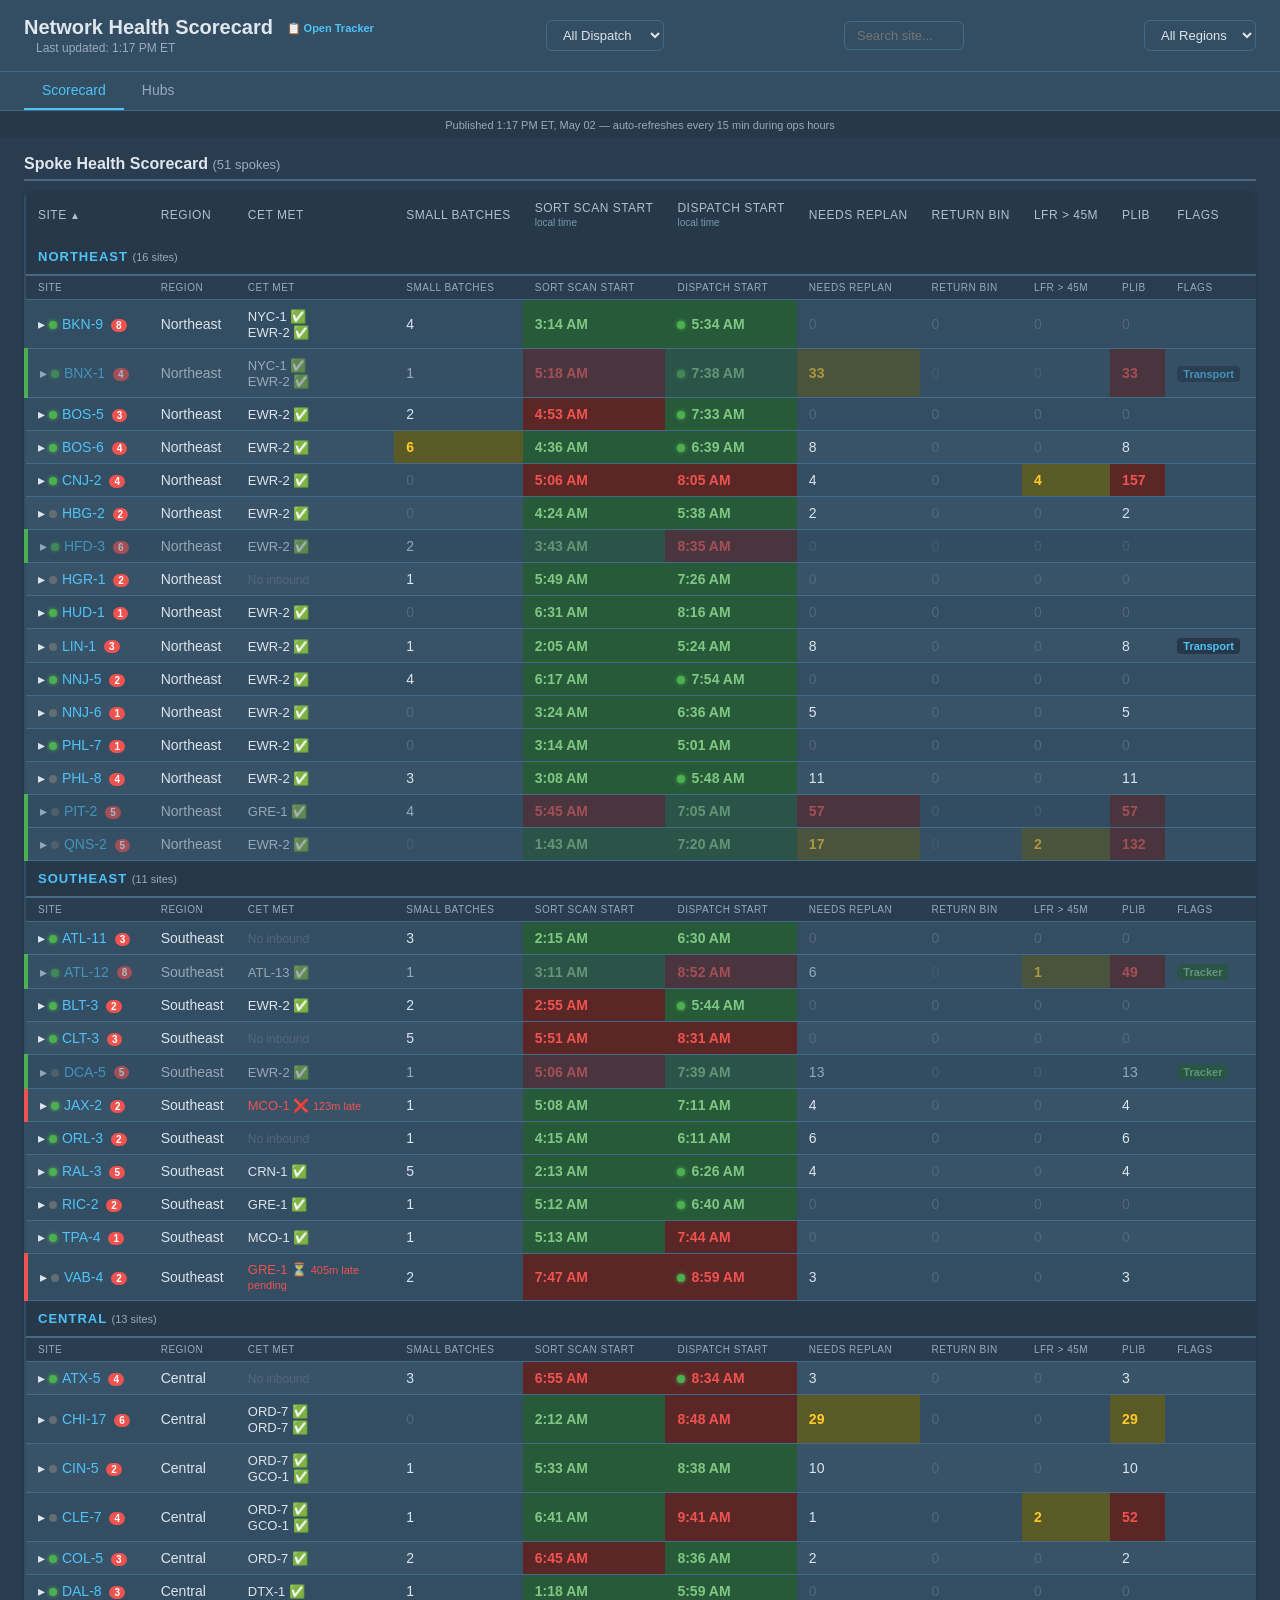
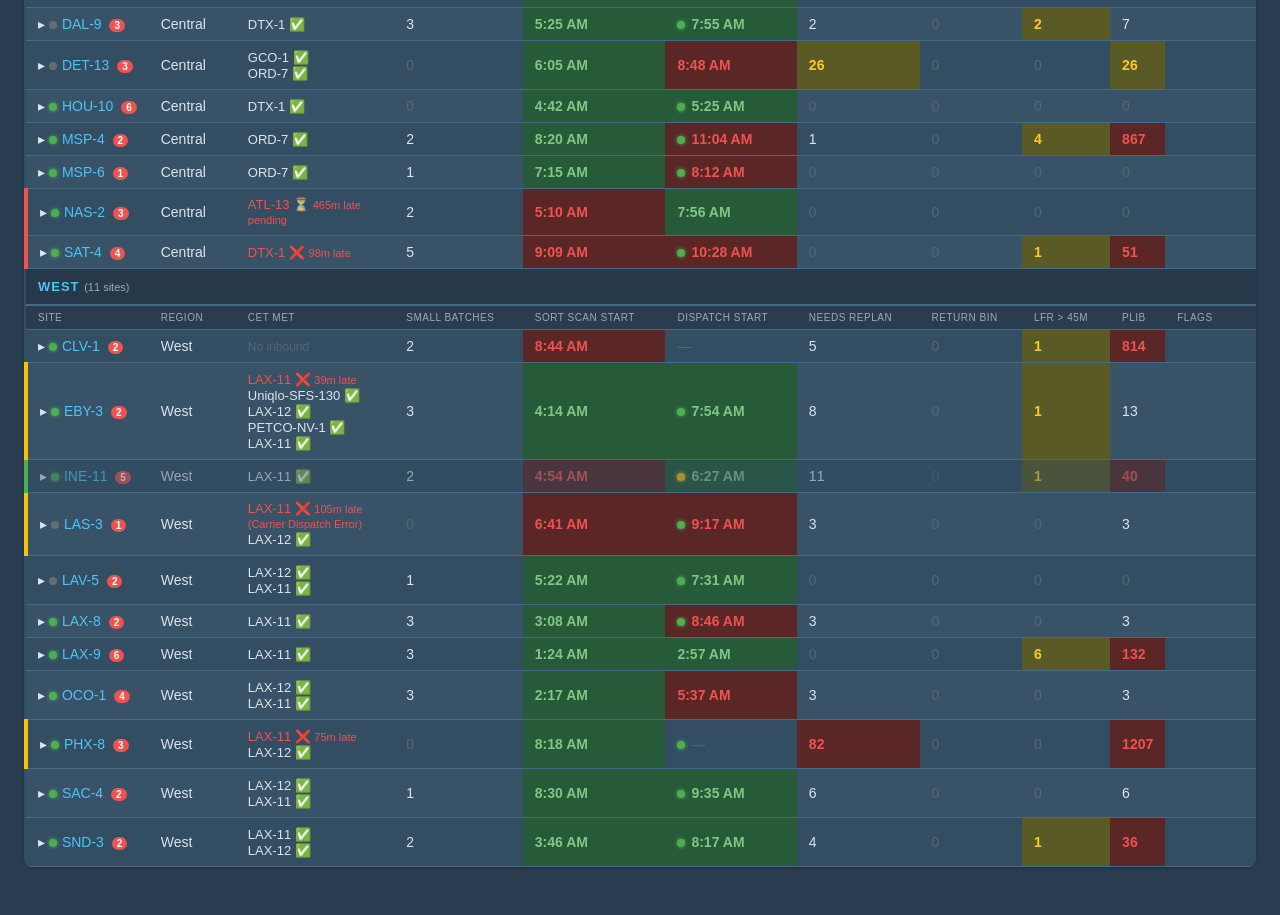
==== commit 2dcb0ce3: "Scorecard update 1:17 PM ET" ====
--- a/index.html
+++ b/index.html
@@ -133,7 +133,7 @@
     <header>
         <div>
             <h1><a href="https://docs.google.com/spreadsheets/d/1cQH7gwBvAmZO8WiYNPbrCSnO8zxB0DUDhzaeMM5o-ZU/edit?gid=11136630#gid=11136630" target="_blank">Network Health Scorecard <span class="link-hint">📋 Open Tracker</span></a></h1>
-            <span class="meta">Last updated: 12:53 PM ET</span>
+            <span class="meta">Last updated: 1:17 PM ET</span>
         </div>
         <select id="dispatch-filter" onchange="renderTable()" style="margin-right:8px;">
             <option value="all">All Dispatch</option>
@@ -157,7 +157,7 @@
         <a href="index.html" class="tab active">Scorecard</a>
         <a href="hubs.html" class="tab">Hubs</a>
     </nav>
-    <div class="published">Published 1:12 PM ET, May 02 — auto-refreshes every 15 min during ops hours</div>
+    <div class="published">Published 1:17 PM ET, May 02 — auto-refreshes every 15 min during ops hours</div>
 
     <main>
         <section class="section">
@@ -220,9 +220,9 @@
 
     <script>
         const WEBHOOK_URL = 'https://script.google.com/a/macros/doordash.com/s/AKfycbw4vbemVuziIiTAXgVbvOFTJ_huWhk9L4d3dQdYaH5DydbH1Um0X0ubJEU4hP___y4grg/exec';
-        const DATA = [{"cet_met": 0, "cet_total": 0, "cet_trucks": [], "dispatch_active": true, "dispatch_diff": 0, "dispatch_start": "", "dispatch_start_avg": "", "dispatch_toggle": true, "flags": [], "has_active_runners": false, "lfr_over_45": 1, "needs_replan": 0, "plib": 1, "pod": "Northeast", "return_bin": 0, "scan_start": "", "scan_start_avg": "", "scan_start_diff": 0, "site": "BKN-9", "site_open": false, "small_batches": 0, "total_batches": 0}, {"cet_met": 0, "cet_total": 0, "cet_trucks": [], "dispatch_active": true, "dispatch_diff": 0, "dispatch_start": "", "dispatch_start_avg": "", "dispatch_toggle": true, "flags": [{"category": "Transport", "link": "https://doordash.enterprise.slack.com/archives/C07M6AR7PF1/p1777718756982769", "preview": "NYC-1 > LIN-1 > BNX-1 missing GPS timestamps again this morning"}], "has_active_runners": true, "lfr_over_45": 0, "needs_replan": 0, "plib": 0, "pod": "Northeast", "return_bin": 0, "scan_start": "", "scan_start_avg": "", "scan_start_diff": 0, "site": "BNX-1", "site_open": false, "small_batches": 0, "total_batches": 0}, {"cet_met": 0, "cet_total": 0, "cet_trucks": [], "dispatch_active": true, "dispatch_diff": 0, "dispatch_start": "", "dispatch_start_avg": "", "dispatch_toggle": true, "flags": [], "has_active_runners": true, "lfr_over_45": 0, "needs_replan": 0, "plib": 0, "pod": "Northeast", "return_bin": 0, "scan_start": "", "scan_start_avg": "", "scan_start_diff": 0, "site": "BOS-5", "site_open": false, "small_batches": 0, "total_batches": 0}, {"cet_met": 0, "cet_total": 0, "cet_trucks": [], "dispatch_active": true, "dispatch_diff": 0, "dispatch_start": "", "dispatch_start_avg": "", "dispatch_toggle": true, "flags": [], "has_active_runners": false, "lfr_over_45": 0, "needs_replan": 0, "plib": 0, "pod": "Northeast", "return_bin": 0, "scan_start": "", "scan_start_avg": "", "scan_start_diff": 0, "site": "BOS-6", "site_open": false, "small_batches": 0, "total_batches": 0}, {"cet_met": 0, "cet_total": 0, "cet_trucks": [], "dispatch_active": false, "dispatch_diff": 0, "dispatch_start": "", "dispatch_start_avg": "", "dispatch_toggle": false, "flags": [], "has_active_runners": false, "lfr_over_45": 4, "needs_replan": 0, "plib": 161, "pod": "Northeast", "return_bin": 0, "scan_start": "", "scan_start_avg": "", "scan_start_diff": 0, "site": "CNJ-2", "site_open": false, "small_batches": 0, "total_batches": 0}, {"cet_met": 0, "cet_total": 0, "cet_trucks": [], "dispatch_active": false, "dispatch_diff": 0, "dispatch_start": "", "dispatch_start_avg": "", "dispatch_toggle": false, "flags": [], "has_active_runners": false, "lfr_over_45": 0, "needs_replan": 0, "plib": 0, "pod": "Northeast", "return_bin": 0, "scan_start": "", "scan_start_avg": "", "scan_start_diff": 0, "site": "HBG-2", "site_open": false, "small_batches": 0, "total_batches": 0}, {"cet_met": 0, "cet_total": 0, "cet_trucks": [], "dispatch_active": true, "dispatch_diff": 0, "dispatch_start": "", "dispatch_start_avg": "", "dispatch_toggle": true, "flags": [], "has_active_runners": true, "lfr_over_45": 0, "needs_replan": 0, "plib": 0, "pod": "Northeast", "return_bin": 0, "scan_start": "", "scan_start_avg": "", "scan_start_diff": 0, "site": "HFD-3", "site_open": false, "small_batches": 0, "total_batches": 0}, {"cet_met": 0, "cet_total": 0, "cet_trucks": [], "dispatch_active": false, "dispatch_diff": 0, "dispatch_start": "", "dispatch_start_avg": "", "dispatch_toggle": false, "flags": [], "has_active_runners": false, "lfr_over_45": 0, "needs_replan": 0, "plib": 0, "pod": "Northeast", "return_bin": 0, "scan_start": "", "scan_start_avg": "", "scan_start_diff": 0, "site": "HGR-1", "site_open": false, "small_batches": 0, "total_batches": 0}, {"cet_met": 0, "cet_total": 0, "cet_trucks": [], "dispatch_active": false, "dispatch_diff": 0, "dispatch_start": "", "dispatch_start_avg": "", "dispatch_toggle": false, "flags": [], "has_active_runners": false, "lfr_over_45": 0, "needs_replan": 0, "plib": 0, "pod": "Northeast", "return_bin": 0, "scan_start": "", "scan_start_avg": "", "scan_start_diff": 0, "site": "HUD-1", "site_open": false, "small_batches": 0, "total_batches": 0}, {"cet_met": 0, "cet_total": 0, "cet_trucks": [], "dispatch_active": false, "dispatch_diff": 0, "dispatch_start": "", "dispatch_start_avg": "", "dispatch_toggle": false, "flags": [{"category": "Transport", "link": "https://doordash.enterprise.slack.com/archives/C07M6AR7PF1/p1777718756982769", "preview": "NYC-1 > LIN-1 > BNX-1 missing GPS timestamps again this morning"}], "has_active_runners": false, "lfr_over_45": 0, "needs_replan": 0, "plib": 0, "pod": "Northeast", "return_bin": 0, "scan_start": "", "scan_start_avg": "", "scan_start_diff": 0, "site": "LIN-1", "site_open": false, "small_batches": 0, "total_batches": 0}, {"cet_met": 0, "cet_total": 0, "cet_trucks": [], "dispatch_active": true, "dispatch_diff": 0, "dispatch_start": "", "dispatch_start_avg": "", "dispatch_toggle": true, "flags": [], "has_active_runners": true, "lfr_over_45": 0, "needs_replan": 0, "plib": 0, "pod": "Northeast", "return_bin": 0, "scan_start": "", "scan_start_avg": "", "scan_start_diff": 0, "site": "NNJ-5", "site_open": false, "small_batches": 0, "total_batches": 0}, {"cet_met": 0, "cet_total": 0, "cet_trucks": [], "dispatch_active": true, "dispatch_diff": 0, "dispatch_start": "", "dispatch_start_avg": "", "dispatch_toggle": true, "flags": [], "has_active_runners": false, "lfr_over_45": 0, "needs_replan": 0, "plib": 0, "pod": "Northeast", "return_bin": 0, "scan_start": "", "scan_start_avg": "", "scan_start_diff": 0, "site": "NNJ-6", "site_open": false, "small_batches": 0, "total_batches": 0}, {"cet_met": 0, "cet_total": 0, "cet_trucks": [], "dispatch_active": false, "dispatch_diff": 0, "dispatch_start": "", "dispatch_start_avg": "", "dispatch_toggle": false, "flags": [], "has_active_runners": false, "lfr_over_45": 0, "needs_replan": 0, "plib": 0, "pod": "Northeast", "return_bin": 0, "scan_start": "", "scan_start_avg": "", "scan_start_diff": 0, "site": "PHL-7", "site_open": false, "small_batches": 0, "total_batches": 0}, {"cet_met": 0, "cet_total": 0, "cet_trucks": [], "dispatch_active": true, "dispatch_diff": 0, "dispatch_start": "", "dispatch_start_avg": "", "dispatch_toggle": true, "flags": [], "has_active_runners": false, "lfr_over_45": 0, "needs_replan": 0, "plib": 0, "pod": "Northeast", "return_bin": 0, "scan_start": "", "scan_start_avg": "", "scan_start_diff": 0, "site": "PHL-8", "site_open": false, "small_batches": 0, "total_batches": 0}, {"cet_met": 0, "cet_total": 0, "cet_trucks": [], "dispatch_active": true, "dispatch_diff": 0, "dispatch_start": "", "dispatch_start_avg": "", "dispatch_toggle": true, "flags": [], "has_active_runners": true, "lfr_over_45": 3, "needs_replan": 0, "plib": 148, "pod": "Northeast", "return_bin": 0, "scan_start": "", "scan_start_avg": "", "scan_start_diff": 0, "site": "PIT-2", "site_open": false, "small_batches": 0, "total_batches": 0}, {"cet_met": 0, "cet_total": 0, "cet_trucks": [], "dispatch_active": true, "dispatch_diff": 0, "dispatch_start": "", "dispatch_start_avg": "", "dispatch_toggle": true, "flags": [], "has_active_runners": true, "lfr_over_45": 2, "needs_replan": 0, "plib": 150, "pod": "Northeast", "return_bin": 0, "scan_start": "", "scan_start_avg": "", "scan_start_diff": 0, "site": "QNS-2", "site_open": false, "small_batches": 0, "total_batches": 0}, {"cet_met": 0, "cet_total": 0, "cet_trucks": [], "dispatch_active": true, "dispatch_diff": 0, "dispatch_start": "", "dispatch_start_avg": "", "dispatch_toggle": true, "flags": [], "has_active_runners": true, "lfr_over_45": 0, "needs_replan": 0, "plib": 0, "pod": "Southeast", "return_bin": 0, "scan_start": "", "scan_start_avg": "", "scan_start_diff": 0, "site": "ATL-11", "site_open": false, "small_batches": 0, "total_batches": 0}, {"cet_met": 0, "cet_total": 0, "cet_trucks": [], "dispatch_active": true, "dispatch_diff": 0, "dispatch_start": "", "dispatch_start_avg": "", "dispatch_toggle": true, "flags": [{"category": "Tracker", "link": "https://docs.google.com/spreadsheets/d/1BTL59TYgUiowK6feXIcXzOsDiVz20so-l89VP2zH6Ug/edit#gid=1233423933", "preview": "Escalation: ATL-12 Proactive Replan (181 parcels)"}], "has_active_runners": true, "lfr_over_45": 23, "needs_replan": 0, "plib": 1042, "pod": "Southeast", "return_bin": 0, "scan_start": "", "scan_start_avg": "", "scan_start_diff": 0, "site": "ATL-12", "site_open": false, "small_batches": 0, "total_batches": 0}, {"cet_met": 0, "cet_total": 0, "cet_trucks": [], "dispatch_active": true, "dispatch_diff": 0, "dispatch_start": "", "dispatch_start_avg": "", "dispatch_toggle": true, "flags": [], "has_active_runners": false, "lfr_over_45": 0, "needs_replan": 0, "plib": 0, "pod": "Southeast", "return_bin": 0, "scan_start": "", "scan_start_avg": "", "scan_start_diff": 0, "site": "BLT-3", "site_open": false, "small_batches": 0, "total_batches": 0}, {"cet_met": 0, "cet_total": 0, "cet_trucks": [], "dispatch_active": true, "dispatch_diff": 0, "dispatch_start": "", "dispatch_start_avg": "", "dispatch_toggle": true, "flags": [], "has_active_runners": true, "lfr_over_45": 2, "needs_replan": 0, "plib": 67, "pod": "Southeast", "return_bin": 0, "scan_start": "", "scan_start_avg": "", "scan_start_diff": 0, "site": "CLT-3", "site_open": false, "small_batches": 0, "total_batches": 0}, {"cet_met": 0, "cet_total": 0, "cet_trucks": [], "dispatch_active": true, "dispatch_diff": 0, "dispatch_start": "", "dispatch_start_avg": "", "dispatch_toggle": true, "flags": [{"category": "Tracker", "link": "https://docs.google.com/spreadsheets/d/1BTL59TYgUiowK6feXIcXzOsDiVz20so-l89VP2zH6Ug/edit#gid=1233423933", "preview": "Escalation: DCA-5 Proactive Replan (21 parcels)"}], "has_active_runners": true, "lfr_over_45": 0, "needs_replan": 0, "plib": 0, "pod": "Southeast", "return_bin": 0, "scan_start": "", "scan_start_avg": "", "scan_start_diff": 0, "site": "DCA-5", "site_open": false, "small_batches": 0, "total_batches": 0}, {"cet_met": 0, "cet_total": 0, "cet_trucks": [], "dispatch_active": false, "dispatch_diff": 0, "dispatch_start": "", "dispatch_start_avg": "", "dispatch_toggle": false, "flags": [], "has_active_runners": false, "lfr_over_45": 0, "needs_replan": 0, "plib": 0, "pod": "Southeast", "return_bin": 0, "scan_start": "", "scan_start_avg": "", "scan_start_diff": 0, "site": "JAX-2", "site_open": false, "small_batches": 0, "total_batches": 0}, {"cet_met": 0, "cet_total": 0, "cet_trucks": [], "dispatch_active": false, "dispatch_diff": 0, "dispatch_start": "", "dispatch_start_avg": "", "dispatch_toggle": false, "flags": [], "has_active_runners": false, "lfr_over_45": 0, "needs_replan": 0, "plib": 0, "pod": "Southeast", "return_bin": 0, "scan_start": "", "scan_start_avg": "", "scan_start_diff": 0, "site": "ORL-3", "site_open": false, "small_batches": 0, "total_batches": 0}, {"cet_met": 0, "cet_total": 0, "cet_trucks": [], "dispatch_active": true, "dispatch_diff": 0, "dispatch_start": "", "dispatch_start_avg": "", "dispatch_toggle": true, "flags": [], "has_active_runners": true, "lfr_over_45": 0, "needs_replan": 0, "plib": 0, "pod": "Southeast", "return_bin": 0, "scan_start": "", "scan_start_avg": "", "scan_start_diff": 0, "site": "RAL-3", "site_open": false, "small_batches": 0, "total_batches": 0}, {"cet_met": 0, "cet_total": 0, "cet_trucks": [], "dispatch_active": true, "dispatch_diff": 0, "dispatch_start": "", "dispatch_start_avg": "", "dispatch_toggle": true, "flags": [], "has_active_runners": false, "lfr_over_45": 0, "needs_replan": 0, "plib": 0, "pod": "Southeast", "return_bin": 0, "scan_start": "", "scan_start_avg": "", "scan_start_diff": 0, "site": "RIC-2", "site_open": false, "small_batches": 0, "total_batches": 0}, {"cet_met": 0, "cet_total": 0, "cet_trucks": [], "dispatch_active": false, "dispatch_diff": 0, "dispatch_start": "", "dispatch_start_avg": "", "dispatch_toggle": false, "flags": [], "has_active_runners": false, "lfr_over_45": 0, "needs_replan": 0, "plib": 0, "pod": "Southeast", "return_bin": 0, "scan_start": "", "scan_start_avg": "", "scan_start_diff": 0, "site": "TPA-4", "site_open": false, "small_batches": 0, "total_batches": 0}, {"cet_met": 0, "cet_total": 0, "cet_trucks": [], "dispatch_active": true, "dispatch_diff": 0, "dispatch_start": "", "dispatch_start_avg": "", "dispatch_toggle": true, "flags": [], "has_active_runners": true, "lfr_over_45": 0, "needs_replan": 0, "plib": 0, "pod": "Southeast", "return_bin": 0, "scan_start": "", "scan_start_avg": "", "scan_start_diff": 0, "site": "VAB-4", "site_open": false, "small_batches": 0, "total_batches": 0}, {"cet_met": 0, "cet_total": 0, "cet_trucks": [], "dispatch_active": true, "dispatch_diff": 0, "dispatch_start": "", "dispatch_start_avg": "", "dispatch_toggle": true, "flags": [], "has_active_runners": true, "lfr_over_45": 9, "needs_replan": 0, "plib": 943, "pod": "Central", "return_bin": 0, "scan_start": "", "scan_start_avg": "", "scan_start_diff": 0, "site": "ATX-5", "site_open": false, "small_batches": 0, "total_batches": 0}, {"cet_met": 0, "cet_total": 0, "cet_trucks": [], "dispatch_active": true, "dispatch_diff": 0, "dispatch_start": "", "dispatch_start_avg": "", "dispatch_toggle": true, "flags": [], "has_active_runners": false, "lfr_over_45": 12, "needs_replan": 0, "plib": 5400, "pod": "Central", "return_bin": 0, "scan_start": "", "scan_start_avg": "", "scan_start_diff": 0, "site": "CHI-17", "site_open": false, "small_batches": 0, "total_batches": 0}, {"cet_met": 0, "cet_total": 0, "cet_trucks": [], "dispatch_active": true, "dispatch_diff": 0, "dispatch_start": "", "dispatch_start_avg": "", "dispatch_toggle": true, "flags": [], "has_active_runners": true, "lfr_over_45": 0, "needs_replan": 0, "plib": 0, "pod": "Central", "return_bin": 0, "scan_start": "", "scan_start_avg": "", "scan_start_diff": 0, "site": "CIN-5", "site_open": false, "small_batches": 0, "total_batches": 0}, {"cet_met": 0, "cet_total": 0, "cet_trucks": [], "dispatch_active": true, "dispatch_diff": 0, "dispatch_start": "", "dispatch_start_avg": "", "dispatch_toggle": true, "flags": [], "has_active_runners": true, "lfr_over_45": 0, "needs_replan": 0, "plib": 690, "pod": "Central", "return_bin": 0, "scan_start": "", "scan_start_avg": "", "scan_start_diff": 0, "site": "CLE-7", "site_open": false, "small_batches": 0, "total_batches": 0}, {"cet_met": 0, "cet_total": 0, "cet_trucks": [], "dispatch_active": true, "dispatch_diff": 0, "dispatch_start": "", "dispatch_start_avg": "", "dispatch_toggle": true, "flags": [], "has_active_runners": true, "lfr_over_45": 0, "needs_replan": 0, "plib": 0, "pod": "Central", "return_bin": 0, "scan_start": "", "scan_start_avg": "", "scan_start_diff": 0, "site": "COL-5", "site_open": false, "small_batches": 0, "total_batches": 0}, {"cet_met": 0, "cet_total": 0, "cet_trucks": [], "dispatch_active": true, "dispatch_diff": 0, "dispatch_start": "", "dispatch_start_avg": "", "dispatch_toggle": true, "flags": [], "has_active_runners": true, "lfr_over_45": 3, "needs_replan": 0, "plib": 165, "pod": "Central", "return_bin": 0, "scan_start": "", "scan_start_avg": "", "scan_start_diff": 0, "site": "DAL-8", "site_open": false, "small_batches": 0, "total_batches": 0}, {"cet_met": 0, "cet_total": 0, "cet_trucks": [], "dispatch_active": true, "dispatch_diff": 0, "dispatch_start": "", "dispatch_start_avg": "", "dispatch_toggle": true, "flags": [], "has_active_runners": true, "lfr_over_45": 4, "needs_replan": 0, "plib": 65, "pod": "Central", "return_bin": 0, "scan_start": "", "scan_start_avg": "", "scan_start_diff": 0, "site": "DAL-9", "site_open": false, "small_batches": 0, "total_batches": 0}, {"cet_met": 0, "cet_total": 0, "cet_trucks": [], "dispatch_active": true, "dispatch_diff": 0, "dispatch_start": "", "dispatch_start_avg": "", "dispatch_toggle": true, "flags": [], "has_active_runners": true, "lfr_over_45": 3, "needs_replan": 0, "plib": 163, "pod": "Central", "return_bin": 0, "scan_start": "", "scan_start_avg": "", "scan_start_diff": 0, "site": "DET-13", "site_open": false, "small_batches": 0, "total_batches": 0}, {"cet_met": 0, "cet_total": 0, "cet_trucks": [], "dispatch_active": true, "dispatch_diff": 0, "dispatch_start": "", "dispatch_start_avg": "", "dispatch_toggle": true, "flags": [], "has_active_runners": true, "lfr_over_45": 4, "needs_replan": 0, "plib": 3303, "pod": "Central", "return_bin": 0, "scan_start": "", "scan_start_avg": "", "scan_start_diff": 0, "site": "HOU-10", "site_open": false, "small_batches": 0, "total_batches": 0}, {"cet_met": 0, "cet_total": 0, "cet_trucks": [], "dispatch_active": true, "dispatch_diff": 0, "dispatch_start": "", "dispatch_start_avg": "", "dispatch_toggle": true, "flags": [], "has_active_runners": false, "lfr_over_45": 0, "needs_replan": 0, "plib": 1836, "pod": "Central", "return_bin": 0, "scan_start": "", "scan_start_avg": "", "scan_start_diff": 0, "site": "MSP-4", "site_open": false, "small_batches": 0, "total_batches": 0}, {"cet_met": 0, "cet_total": 0, "cet_trucks": [], "dispatch_active": true, "dispatch_diff": 0, "dispatch_start": "", "dispatch_start_avg": "", "dispatch_toggle": true, "flags": [], "has_active_runners": true, "lfr_over_45": 0, "needs_replan": 0, "plib": 0, "pod": "Central", "return_bin": 0, "scan_start": "", "scan_start_avg": "", "scan_start_diff": 0, "site": "MSP-6", "site_open": false, "small_batches": 0, "total_batches": 0}, {"cet_met": 0, "cet_total": 0, "cet_trucks": [], "dispatch_active": true, "dispatch_diff": 0, "dispatch_start": "", "dispatch_start_avg": "", "dispatch_toggle": true, "flags": [], "has_active_runners": true, "lfr_over_45": 1, "needs_replan": 0, "plib": 66, "pod": "Central", "return_bin": 0, "scan_start": "", "scan_start_avg": "", "scan_start_diff": 0, "site": "NAS-2", "site_open": false, "small_batches": 0, "total_batches": 0}, {"cet_met": 0, "cet_total": 0, "cet_trucks": [], "dispatch_active": true, "dispatch_diff": 0, "dispatch_start": "", "dispatch_start_avg": "", "dispatch_toggle": true, "flags": [], "has_active_runners": false, "lfr_over_45": 8, "needs_replan": 0, "plib": 718, "pod": "Central", "return_bin": 0, "scan_start": "", "scan_start_avg": "", "scan_start_diff": 0, "site": "SAT-4", "site_open": false, "small_batches": 0, "total_batches": 0}, {"cet_met": 0, "cet_total": 0, "cet_trucks": [], "dispatch_active": false, "dispatch_diff": 0, "dispatch_start": "", "dispatch_start_avg": "", "dispatch_toggle": false, "flags": [], "has_active_runners": false, "lfr_over_45": 19, "needs_replan": 0, "plib": 809, "pod": "West", "return_bin": 0, "scan_start": "", "scan_start_avg": "", "scan_start_diff": 0, "site": "CLV-1", "site_open": false, "small_batches": 0, "total_batches": 0}, {"cet_met": 0, "cet_total": 0, "cet_trucks": [], "dispatch_active": false, "dispatch_diff": 0, "dispatch_start": "", "dispatch_start_avg": "", "dispatch_toggle": false, "flags": [], "has_active_runners": false, "lfr_over_45": 26, "needs_replan": 0, "plib": 2704, "pod": "West", "return_bin": 0, "scan_start": "", "scan_start_avg": "", "scan_start_diff": 0, "site": "EBY-3", "site_open": false, "small_batches": 0, "total_batches": 0}, {"cet_met": 0, "cet_total": 0, "cet_trucks": [], "dispatch_active": false, "dispatch_diff": 0, "dispatch_start": "", "dispatch_start_avg": "", "dispatch_toggle": false, "flags": [], "has_active_runners": false, "lfr_over_45": 0, "needs_replan": 0, "plib": 1910, "pod": "West", "return_bin": 0, "scan_start": "", "scan_start_avg": "", "scan_start_diff": 0, "site": "INE-11", "site_open": false, "small_batches": 0, "total_batches": 0}, {"cet_met": 0, "cet_total": 0, "cet_trucks": [], "dispatch_active": false, "dispatch_diff": 0, "dispatch_start": "", "dispatch_start_avg": "", "dispatch_toggle": false, "flags": [], "has_active_runners": false, "lfr_over_45": 0, "needs_replan": 0, "plib": 830, "pod": "West", "return_bin": 0, "scan_start": "", "scan_start_avg": "", "scan_start_diff": 0, "site": "LAS-3", "site_open": false, "small_batches": 0, "total_batches": 0}, {"cet_met": 0, "cet_total": 0, "cet_trucks": [], "dispatch_active": false, "dispatch_diff": 0, "dispatch_start": "", "dispatch_start_avg": "", "dispatch_toggle": false, "flags": [], "has_active_runners": false, "lfr_over_45": 0, "needs_replan": 0, "plib": 315, "pod": "West", "return_bin": 0, "scan_start": "", "scan_start_avg": "", "scan_start_diff": 0, "site": "LAV-5", "site_open": false, "small_batches": 0, "total_batches": 0}, {"cet_met": 0, "cet_total": 0, "cet_trucks": [], "dispatch_active": false, "dispatch_diff": 0, "dispatch_start": "", "dispatch_start_avg": "", "dispatch_toggle": false, "flags": [], "has_active_runners": false, "lfr_over_45": 1, "needs_replan": 0, "plib": 2550, "pod": "West", "return_bin": 0, "scan_start": "", "scan_start_avg": "", "scan_start_diff": 0, "site": "LAX-8", "site_open": false, "small_batches": 0, "total_batches": 0}, {"cet_met": 0, "cet_total": 0, "cet_trucks": [], "dispatch_active": false, "dispatch_diff": 0, "dispatch_start": "", "dispatch_start_avg": "", "dispatch_toggle": false, "flags": [], "has_active_runners": false, "lfr_over_45": 6, "needs_replan": 0, "plib": 132, "pod": "West", "return_bin": 0, "scan_start": "", "scan_start_avg": "", "scan_start_diff": 0, "site": "LAX-9", "site_open": false, "small_batches": 0, "total_batches": 0}, {"cet_met": 0, "cet_total": 0, "cet_trucks": [], "dispatch_active": true, "dispatch_diff": 0, "dispatch_start": "", "dispatch_start_avg": "", "dispatch_toggle": true, "flags": [], "has_active_runners": true, "lfr_over_45": 0, "needs_replan": 0, "plib": 32, "pod": "West", "return_bin": 0, "scan_start": "", "scan_start_avg": "", "scan_start_diff": 0, "site": "OCO-1", "site_open": false, "small_batches": 0, "total_batches": 0}, {"cet_met": 0, "cet_total": 0, "cet_trucks": [], "dispatch_active": true, "dispatch_diff": 0, "dispatch_start": "", "dispatch_start_avg": "", "dispatch_toggle": true, "flags": [], "has_active_runners": false, "lfr_over_45": 0, "needs_replan": 0, "plib": 1125, "pod": "West", "return_bin": 0, "scan_start": "", "scan_start_avg": "", "scan_start_diff": 0, "site": "PHX-8", "site_open": false, "small_batches": 0, "total_batches": 0}, {"cet_met": 0, "cet_total": 0, "cet_trucks": [], "dispatch_active": true, "dispatch_diff": 0, "dispatch_start": "", "dispatch_start_avg": "", "dispatch_toggle": true, "flags": [], "has_active_runners": false, "lfr_over_45": 17, "needs_replan": 0, "plib": 742, "pod": "West", "return_bin": 0, "scan_start": "", "scan_start_avg": "", "scan_start_diff": 0, "site": "SAC-4", "site_open": false, "small_batches": 0, "total_batches": 0}, {"cet_met": 0, "cet_total": 0, "cet_trucks": [], "dispatch_active": false, "dispatch_diff": 0, "dispatch_start": "", "dispatch_start_avg": "", "dispatch_toggle": false, "flags": [], "has_active_runners": false, "lfr_over_45": 0, "needs_replan": 0, "plib": 1844, "pod": "West", "return_bin": 0, "scan_start": "", "scan_start_avg": "", "scan_start_diff": 0, "site": "SND-3", "site_open": false, "small_batches": 0, "total_batches": 0}];
-        const TRACKED = {};
-        const TIMELINE = {"ATL-11": {"crossed": {"lfr_over_45": 14, "small_batches": 3}, "events": [{"label": "LFR > 45 min hit 14", "metric": "lfr_over_45", "time": "6:08 AM ET", "value": 14}, {"label": "Small Batches hit 2", "metric": "small_batches", "time": "6:08 AM ET", "value": 2}, {"label": "Small Batches hit 3", "metric": "small_batches", "time": "6:20 AM ET", "value": 3}], "pod": "Southeast"}, "ATL-12": {"crossed": {"lfr_over_45": 28, "needs_replan": 166, "return_bin": 44, "small_batches": 4}, "events": [{"label": "Needs Replan hit 91", "metric": "needs_replan", "time": "6:08 AM ET", "value": 91}, {"label": "LFR > 45 min hit 3", "metric": "lfr_over_45", "time": "6:08 AM ET", "value": 3}, {"label": "Small Batches hit 4", "metric": "small_batches", "time": "6:08 AM ET", "value": 4}, {"label": "Needs Replan hit 166", "metric": "needs_replan", "time": "6:20 AM ET", "value": 166}, {"label": "LFR > 45 min hit 4", "metric": "lfr_over_45", "time": "6:35 AM ET", "value": 4}, {"label": "LFR > 45 min hit 5", "metric": "lfr_over_45", "time": "7:38 AM ET", "value": 5}, {"label": "Return Bin hit 44", "metric": "return_bin", "time": "8:03 AM ET", "value": 44}, {"label": "LFR > 45 min hit 28", "metric": "lfr_over_45", "time": "9:03 AM ET", "value": 28}], "pod": "Southeast"}, "ATX-5": {"crossed": {"lfr_over_45": 24, "needs_replan": 24, "small_batches": 3}, "events": [{"label": "LFR > 45 min hit 24", "metric": "lfr_over_45", "time": "6:08 AM ET", "value": 24}, {"label": "Small Batches hit 2", "metric": "small_batches", "time": "6:08 AM ET", "value": 2}, {"label": "Needs Replan hit 24", "metric": "needs_replan", "time": "9:17 AM ET", "value": 24}, {"label": "Small Batches hit 3", "metric": "small_batches", "time": "9:33 AM ET", "value": 3}], "pod": "Central"}, "BKN-9": {"crossed": {"lfr_over_45": 5, "return_bin": 7, "small_batches": 3}, "events": [{"label": "Small Batches hit 1", "metric": "small_batches", "time": "6:08 AM ET", "value": 1}, {"label": "LFR > 45 min hit 1", "metric": "lfr_over_45", "time": "6:20 AM ET", "value": 1}, {"label": "Small Batches hit 2", "metric": "small_batches", "time": "6:20 AM ET", "value": 2}, {"label": "LFR > 45 min hit 4", "metric": "lfr_over_45", "time": "6:35 AM ET", "value": 4}, {"label": "Small Batches hit 3", "metric": "small_batches", "time": "7:20 AM ET", "value": 3}, {"label": "LFR > 45 min hit 5", "metric": "lfr_over_45", "time": "7:32 AM ET", "value": 5}, {"label": "Return Bin hit 5", "metric": "return_bin", "time": "9:33 AM ET", "value": 5}, {"label": "Return Bin hit 7", "metric": "return_bin", "time": "9:48 AM ET", "value": 7}], "pod": "Northeast"}, "BLT-3": {"crossed": {"lfr_over_45": 1, "small_batches": 2}, "events": [{"label": "Small Batches hit 2", "metric": "small_batches", "time": "6:08 AM ET", "value": 2}, {"label": "LFR > 45 min hit 1", "metric": "lfr_over_45", "time": "6:53 AM ET", "value": 1}], "pod": "Southeast"}, "BNX-1": {"crossed": {"lfr_over_45": 1, "needs_replan": 38, "small_batches": 1}, "events": [{"label": "Needs Replan hit 22", "metric": "needs_replan", "time": "6:08 AM ET", "value": 22}, {"label": "LFR > 45 min hit 1", "metric": "lfr_over_45", "time": "7:32 AM ET", "value": 1}, {"label": "Needs Replan hit 38", "metric": "needs_replan", "time": "7:32 AM ET", "value": 38}, {"label": "Small Batches hit 1", "metric": "small_batches", "time": "8:03 AM ET", "value": 1}], "pod": "Northeast"}, "BOS-5": {"crossed": {"lfr_over_45": 2, "small_batches": 2}, "events": [{"label": "LFR > 45 min hit 1", "metric": "lfr_over_45", "time": "7:05 AM ET", "value": 1}, {"label": "Small Batches hit 2", "metric": "small_batches", "time": "7:47 AM ET", "value": 2}, {"label": "LFR > 45 min hit 2", "metric": "lfr_over_45", "time": "9:03 AM ET", "value": 2}], "pod": "Northeast"}, "BOS-6": {"crossed": {"lfr_over_45": 18, "small_batches": 6}, "events": [{"label": "Small Batches hit 1", "metric": "small_batches", "time": "6:08 AM ET", "value": 1}, {"label": "Small Batches hit 3", "metric": "small_batches", "time": "6:20 AM ET", "value": 3}, {"label": "LFR > 45 min hit 18", "metric": "lfr_over_45", "time": "7:20 AM ET", "value": 18}, {"label": "Small Batches hit 6", "metric": "small_batches", "time": "7:32 AM ET", "value": 6}], "pod": "Northeast"}, "CHI-17": {"crossed": {"lfr_over_45": 17, "needs_replan": 60}, "events": [{"label": "LFR > 45 min hit 2", "metric": "lfr_over_45", "time": "6:08 AM ET", "value": 2}, {"label": "LFR > 45 min hit 3", "metric": "lfr_over_45", "time": "6:20 AM ET", "value": 3}, {"label": "Needs Replan hit 36", "metric": "needs_replan", "time": "6:35 AM ET", "value": 36}, {"label": "Needs Replan hit 60", "metric": "needs_replan", "time": "6:53 AM ET", "value": 60}, {"label": "LFR > 45 min hit 4", "metric": "lfr_over_45", "time": "7:05 AM ET", "value": 4}, {"label": "LFR > 45 min hit 17", "metric": "lfr_over_45", "time": "7:20 AM ET", "value": 17}], "pod": "Central"}, "CIN-5": {"crossed": {"lfr_over_45": 2, "small_batches": 1}, "events": [{"label": "LFR > 45 min hit 2", "metric": "lfr_over_45", "time": "6:08 AM ET", "value": 2}, {"label": "Small Batches hit 1", "metric": "small_batches", "time": "6:08 AM ET", "value": 1}], "pod": "Central"}, "CLE-7": {"crossed": {"lfr_over_45": 29, "needs_replan": 36, "return_bin": 36}, "events": [{"label": "LFR > 45 min hit 29", "metric": "lfr_over_45", "time": "6:08 AM ET", "value": 29}, {"label": "Return Bin hit 36", "metric": "return_bin", "time": "7:32 AM ET", "value": 36}, {"label": "Needs Replan hit 36", "metric": "needs_replan", "time": "9:33 AM ET", "value": 36}], "pod": "Central"}, "CLT-3": {"crossed": {"lfr_over_45": 2, "needs_replan": 38, "small_batches": 3}, "events": [{"label": "Small Batches hit 3", "metric": "small_batches", "time": "6:53 AM ET", "value": 3}, {"label": "Needs Replan hit 38", "metric": "needs_replan", "time": "7:38 AM ET", "value": 38}, {"label": "LFR > 45 min hit 2", "metric": "lfr_over_45", "time": "9:33 AM ET", "value": 2}], "pod": "Southeast"}, "CLV-1": {"crossed": {"lfr_over_45": 19, "small_batches": 2}, "events": [{"label": "LFR > 45 min hit 19", "metric": "lfr_over_45", "time": "6:08 AM ET", "value": 19}, {"label": "Small Batches hit 2", "metric": "small_batches", "time": "6:08 AM ET", "value": 2}], "pod": "West"}, "CNJ-2": {"crossed": {"lfr_over_45": 4, "needs_replan": 34}, "events": [{"label": "Needs Replan hit 34", "metric": "needs_replan", "time": "7:47 AM ET", "value": 34}, {"label": "LFR > 45 min hit 2", "metric": "lfr_over_45", "time": "9:03 AM ET", "value": 2}, {"label": "LFR > 45 min hit 3", "metric": "lfr_over_45", "time": "9:33 AM ET", "value": 3}, {"label": "LFR > 45 min hit 4", "metric": "lfr_over_45", "time": "9:49 AM ET", "value": 4}], "pod": "Northeast"}, "COL-5": {"crossed": {"lfr_over_45": 18, "small_batches": 2}, "events": [{"label": "LFR > 45 min hit 18", "metric": "lfr_over_45", "time": "6:08 AM ET", "value": 18}, {"label": "Small Batches hit 1", "metric": "small_batches", "time": "6:08 AM ET", "value": 1}, {"label": "Small Batches hit 2", "metric": "small_batches", "time": "7:05 AM ET", "value": 2}], "pod": "Central"}, "DAL-8": {"crossed": {"lfr_over_45": 20, "small_batches": 1}, "events": [{"label": "LFR > 45 min hit 11", "metric": "lfr_over_45", "time": "6:08 AM ET", "value": 11}, {"label": "Small Batches hit 1", "metric": "small_batches", "time": "6:08 AM ET", "value": 1}, {"label": "LFR > 45 min hit 20", "metric": "lfr_over_45", "time": "6:20 AM ET", "value": 20}], "pod": "Central"}, "DAL-9": {"crossed": {"lfr_over_45": 30, "small_batches": 4}, "events": [{"label": "LFR > 45 min hit 30", "metric": "lfr_over_45", "time": "6:08 AM ET", "value": 30}, {"label": "Small Batches hit 1", "metric": "small_batches", "time": "6:08 AM ET", "value": 1}, {"label": "Small Batches hit 4", "metric": "small_batches", "time": "9:17 AM ET", "value": 4}], "pod": "Central"}, "DCA-5": {"crossed": {"lfr_over_45": 8, "needs_replan": 34, "small_batches": 2}, "events": [{"label": "LFR > 45 min hit 1", "metric": "lfr_over_45", "time": "6:08 AM ET", "value": 1}, {"label": "Small Batches hit 1", "metric": "small_batches", "time": "6:08 AM ET", "value": 1}, {"label": "Needs Replan hit 34", "metric": "needs_replan", "time": "6:20 AM ET", "value": 34}, {"label": "Small Batches hit 2", "metric": "small_batches", "time": "6:53 AM ET", "value": 2}, {"label": "LFR > 45 min hit 8", "metric": "lfr_over_45", "time": "8:03 AM ET", "value": 8}], "pod": "Southeast"}, "DET-13": {"crossed": {"lfr_over_45": 4, "needs_replan": 17}, "events": [{"label": "Needs Replan hit 17", "metric": "needs_replan", "time": "9:33 AM ET", "value": 17}, {"label": "LFR > 45 min hit 4", "metric": "lfr_over_45", "time": "9:33 AM ET", "value": 4}], "pod": "Central"}, "EBY-3": {"crossed": {"lfr_over_45": 62, "small_batches": 3}, "events": [{"label": "LFR > 45 min hit 62", "metric": "lfr_over_45", "time": "6:08 AM ET", "value": 62}, {"label": "Small Batches hit 3", "metric": "small_batches", "time": "6:08 AM ET", "value": 3}], "pod": "West"}, "HBG-2": {"crossed": {"lfr_over_45": 2}, "events": [{"label": "LFR > 45 min hit 1", "metric": "lfr_over_45", "time": "6:20 AM ET", "value": 1}, {"label": "LFR > 45 min hit 2", "metric": "lfr_over_45", "time": "6:35 AM ET", "value": 2}], "pod": "Northeast"}, "HFD-3": {"crossed": {"lfr_over_45": 5, "needs_replan": 15, "small_batches": 2}, "events": [{"label": "Small Batches hit 1", "metric": "small_batches", "time": "6:08 AM ET", "value": 1}, {"label": "Needs Replan hit 15", "metric": "needs_replan", "time": "6:35 AM ET", "value": 15}, {"label": "LFR > 45 min hit 1", "metric": "lfr_over_45", "time": "6:35 AM ET", "value": 1}, {"label": "LFR > 45 min hit 4", "metric": "lfr_over_45", "time": "8:03 AM ET", "value": 4}, {"label": "LFR > 45 min hit 5", "metric": "lfr_over_45", "time": "9:03 AM ET", "value": 5}, {"label": "Small Batches hit 2", "metric": "small_batches", "time": "9:17 AM ET", "value": 2}], "pod": "Northeast"}, "HGR-1": {"crossed": {"small_batches": 2}, "events": [{"label": "Small Batches hit 1", "metric": "small_batches", "time": "6:08 AM ET", "value": 1}, {"label": "Small Batches hit 2", "metric": "small_batches", "time": "7:32 AM ET", "value": 2}], "pod": "Northeast"}, "HOU-10": {"crossed": {"lfr_over_45": 36, "needs_replan": 91}, "events": [{"label": "Needs Replan hit 75", "metric": "needs_replan", "time": "6:08 AM ET", "value": 75}, {"label": "LFR > 45 min hit 1", "metric": "lfr_over_45", "time": "6:08 AM ET", "value": 1}, {"label": "LFR > 45 min hit 2", "metric": "lfr_over_45", "time": "6:53 AM ET", "value": 2}, {"label": "LFR > 45 min hit 12", "metric": "lfr_over_45", "time": "7:05 AM ET", "value": 12}, {"label": "Needs Replan hit 91", "metric": "needs_replan", "time": "7:20 AM ET", "value": 91}, {"label": "LFR > 45 min hit 36", "metric": "lfr_over_45", "time": "7:20 AM ET", "value": 36}], "pod": "Central"}, "HUD-1": {"crossed": {"small_batches": 1}, "events": [{"label": "Small Batches hit 1", "metric": "small_batches", "time": "9:17 AM ET", "value": 1}], "pod": "Northeast"}, "INE-11": {"crossed": {"lfr_over_45": 34, "needs_replan": 1806, "return_bin": 14, "small_batches": 1}, "events": [{"label": "LFR > 45 min hit 34", "metric": "lfr_over_45", "time": "6:08 AM ET", "value": 34}, {"label": "Return Bin hit 14", "metric": "return_bin", "time": "7:32 AM ET", "value": 14}, {"label": "Needs Replan hit 523", "metric": "needs_replan", "time": "7:32 AM ET", "value": 523}, {"label": "Needs Replan hit 1806", "metric": "needs_replan", "time": "7:47 AM ET", "value": 1806}, {"label": "Small Batches hit 1", "metric": "small_batches", "time": "8:03 AM ET", "value": 1}], "pod": "West"}, "JAX-2": {"crossed": {"needs_replan": 20, "small_batches": 1}, "events": [{"label": "Needs Replan hit 20", "metric": "needs_replan", "time": "6:20 AM ET", "value": 20}, {"label": "Small Batches hit 1", "metric": "small_batches", "time": "6:35 AM ET", "value": 1}], "pod": "Southeast"}, "LAS-3": {"crossed": {"lfr_over_45": 17}, "events": [{"label": "LFR > 45 min hit 17", "metric": "lfr_over_45", "time": "6:08 AM ET", "value": 17}], "pod": "West"}, "LAV-5": {"crossed": {"lfr_over_45": 8, "small_batches": 1}, "events": [{"label": "LFR > 45 min hit 8", "metric": "lfr_over_45", "time": "6:08 AM ET", "value": 8}, {"label": "Small Batches hit 1", "metric": "small_batches", "time": "9:33 AM ET", "value": 1}], "pod": "West"}, "LAX-8": {"crossed": {"lfr_over_45": 4, "small_batches": 1}, "events": [{"label": "Small Batches hit 1", "metric": "small_batches", "time": "6:08 AM ET", "value": 1}, {"label": "LFR > 45 min hit 4", "metric": "lfr_over_45", "time": "6:53 AM ET", "value": 4}], "pod": "West"}, "LAX-9": {"crossed": {"lfr_over_45": 21, "small_batches": 3}, "events": [{"label": "LFR > 45 min hit 5", "metric": "lfr_over_45", "time": "6:08 AM ET", "value": 5}, {"label": "Small Batches hit 3", "metric": "small_batches", "time": "6:08 AM ET", "value": 3}, {"label": "LFR > 45 min hit 7", "metric": "lfr_over_45", "time": "6:53 AM ET", "value": 7}, {"label": "LFR > 45 min hit 11", "metric": "lfr_over_45", "time": "7:20 AM ET", "value": 11}, {"label": "LFR > 45 min hit 17", "metric": "lfr_over_45", "time": "7:32 AM ET", "value": 17}, {"label": "LFR > 45 min hit 21", "metric": "lfr_over_45", "time": "7:46 AM ET", "value": 21}], "pod": "West"}, "LIN-1": {"crossed": {"lfr_over_45": 9, "small_batches": 1}, "events": [{"label": "LFR > 45 min hit 7", "metric": "lfr_over_45", "time": "6:08 AM ET", "value": 7}, {"label": "Small Batches hit 1", "metric": "small_batches", "time": "6:08 AM ET", "value": 1}, {"label": "LFR > 45 min hit 9", "metric": "lfr_over_45", "time": "6:20 AM ET", "value": 9}], "pod": "Northeast"}, "MSP-4": {"crossed": {"lfr_over_45": 40}, "events": [{"label": "LFR > 45 min hit 40", "metric": "lfr_over_45", "time": "6:08 AM ET", "value": 40}], "pod": "Central"}, "MSP-6": {"crossed": {"lfr_over_45": 9}, "events": [{"label": "LFR > 45 min hit 9", "metric": "lfr_over_45", "time": "6:08 AM ET", "value": 9}], "pod": "Central"}, "NAS-2": {"crossed": {"lfr_over_45": 2, "needs_replan": 49, "small_batches": 2}, "events": [{"label": "Needs Replan hit 49", "metric": "needs_replan", "time": "6:35 AM ET", "value": 49}, {"label": "LFR > 45 min hit 2", "metric": "lfr_over_45", "time": "9:03 AM ET", "value": 2}, {"label": "Small Batches hit 2", "metric": "small_batches", "time": "9:17 AM ET", "value": 2}], "pod": "Central"}, "NNJ-5": {"crossed": {"lfr_over_45": 34, "small_batches": 1}, "events": [{"label": "LFR > 45 min hit 34", "metric": "lfr_over_45", "time": "6:08 AM ET", "value": 34}, {"label": "Small Batches hit 1", "metric": "small_batches", "time": "9:17 AM ET", "value": 1}], "pod": "Northeast"}, "NNJ-6": {"crossed": {"lfr_over_45": 9}, "events": [{"label": "LFR > 45 min hit 9", "metric": "lfr_over_45", "time": "7:20 AM ET", "value": 9}], "pod": "Northeast"}, "OCO-1": {"crossed": {"lfr_over_45": 6, "small_batches": 2}, "events": [{"label": "LFR > 45 min hit 1", "metric": "lfr_over_45", "time": "6:08 AM ET", "value": 1}, {"label": "Small Batches hit 2", "metric": "small_batches", "time": "6:08 AM ET", "value": 2}, {"label": "LFR > 45 min hit 2", "metric": "lfr_over_45", "time": "6:35 AM ET", "value": 2}, {"label": "LFR > 45 min hit 6", "metric": "lfr_over_45", "time": "7:20 AM ET", "value": 6}], "pod": "West"}, "ORL-3": {"crossed": {"lfr_over_45": 2, "small_batches": 1}, "events": [{"label": "Small Batches hit 1", "metric": "small_batches", "time": "6:08 AM ET", "value": 1}, {"label": "LFR > 45 min hit 2", "metric": "lfr_over_45", "time": "6:53 AM ET", "value": 2}], "pod": "Southeast"}, "PHL-7": {"crossed": {"lfr_over_45": 3}, "events": [{"label": "LFR > 45 min hit 3", "metric": "lfr_over_45", "time": "6:08 AM ET", "value": 3}], "pod": "Northeast"}, "PHL-8": {"crossed": {"lfr_over_45": 2, "needs_replan": 36, "small_batches": 2}, "events": [{"label": "Needs Replan hit 36", "metric": "needs_replan", "time": "6:08 AM ET", "value": 36}, {"label": "Small Batches hit 2", "metric": "small_batches", "time": "6:08 AM ET", "value": 2}, {"label": "LFR > 45 min hit 1", "metric": "lfr_over_45", "time": "6:53 AM ET", "value": 1}, {"label": "LFR > 45 min hit 2", "metric": "lfr_over_45", "time": "7:20 AM ET", "value": 2}], "pod": "Northeast"}, "PHX-8": {"crossed": {"lfr_over_45": 25, "return_bin": 13}, "events": [{"label": "LFR > 45 min hit 25", "metric": "lfr_over_45", "time": "6:08 AM ET", "value": 25}, {"label": "Return Bin hit 13", "metric": "return_bin", "time": "7:32 AM ET", "value": 13}], "pod": "West"}, "PIT-2": {"crossed": {"lfr_over_45": 9, "needs_replan": 96, "small_batches": 1}, "events": [{"label": "Needs Replan hit 96", "metric": "needs_replan", "time": "6:08 AM ET", "value": 96}, {"label": "LFR > 45 min hit 2", "metric": "lfr_over_45", "time": "6:20 AM ET", "value": 2}, {"label": "LFR > 45 min hit 5", "metric": "lfr_over_45", "time": "6:35 AM ET", "value": 5}, {"label": "LFR > 45 min hit 9", "metric": "lfr_over_45", "time": "6:53 AM ET", "value": 9}, {"label": "Small Batches hit 1", "metric": "small_batches", "time": "9:17 AM ET", "value": 1}], "pod": "Northeast"}, "QNS-2": {"crossed": {"lfr_over_45": 19, "needs_replan": 17}, "events": [{"label": "LFR > 45 min hit 1", "metric": "lfr_over_45", "time": "7:05 AM ET", "value": 1}, {"label": "LFR > 45 min hit 5", "metric": "lfr_over_45", "time": "7:32 AM ET", "value": 5}, {"label": "LFR > 45 min hit 9", "metric": "lfr_over_45", "time": "7:38 AM ET", "value": 9}, {"label": "LFR > 45 min hit 19", "metric": "lfr_over_45", "time": "7:46 AM ET", "value": 19}, {"label": "Needs Replan hit 17", "metric": "needs_replan", "time": "9:17 AM ET", "value": 17}], "pod": "Northeast"}, "RAL-3": {"crossed": {"lfr_over_45": 9, "needs_replan": 28, "small_batches": 4}, "events": [{"label": "Needs Replan hit 28", "metric": "needs_replan", "time": "6:08 AM ET", "value": 28}, {"label": "Small Batches hit 1", "metric": "small_batches", "time": "6:08 AM ET", "value": 1}, {"label": "LFR > 45 min hit 1", "metric": "lfr_over_45", "time": "6:35 AM ET", "value": 1}, {"label": "Small Batches hit 4", "metric": "small_batches", "time": "6:35 AM ET", "value": 4}, {"label": "LFR > 45 min hit 9", "metric": "lfr_over_45", "time": "6:53 AM ET", "value": 9}], "pod": "Southeast"}, "RIC-2": {"crossed": {"lfr_over_45": 2, "small_batches": 1}, "events": [{"label": "Small Batches hit 1", "metric": "small_batches", "time": "7:20 AM ET", "value": 1}, {"label": "LFR > 45 min hit 2", "metric": "lfr_over_45", "time": "7:38 AM ET", "value": 2}], "pod": "Southeast"}, "SAC-4": {"crossed": {"lfr_over_45": 17, "small_batches": 1}, "events": [{"label": "LFR > 45 min hit 17", "metric": "lfr_over_45", "time": "6:08 AM ET", "value": 17}, {"label": "Small Batches hit 1", "metric": "small_batches", "time": "6:08 AM ET", "value": 1}], "pod": "West"}, "SAT-4": {"crossed": {"lfr_over_45": 19, "needs_replan": 90, "small_batches": 2}, "events": [{"label": "LFR > 45 min hit 19", "metric": "lfr_over_45", "time": "6:08 AM ET", "value": 19}, {"label": "Small Batches hit 2", "metric": "small_batches", "time": "6:08 AM ET", "value": 2}, {"label": "Needs Replan hit 90", "metric": "needs_replan", "time": "9:33 AM ET", "value": 90}], "pod": "Central"}, "SND-3": {"crossed": {"lfr_over_45": 7, "small_batches": 1}, "events": [{"label": "Small Batches hit 1", "metric": "small_batches", "time": "6:08 AM ET", "value": 1}, {"label": "LFR > 45 min hit 7", "metric": "lfr_over_45", "time": "6:53 AM ET", "value": 7}], "pod": "West"}, "TPA-4": {"crossed": {"small_batches": 1}, "events": [{"label": "Small Batches hit 1", "metric": "small_batches", "time": "9:17 AM ET", "value": 1}], "pod": "Southeast"}, "VAB-4": {"crossed": {"lfr_over_45": 14, "small_batches": 2}, "events": [{"label": "LFR > 45 min hit 14", "metric": "lfr_over_45", "time": "6:08 AM ET", "value": 14}, {"label": "Small Batches hit 2", "metric": "small_batches", "time": "9:17 AM ET", "value": 2}], "pod": "Southeast"}};
+        const DATA = [{"cet_met": 2, "cet_total": 2, "cet_trucks": [{"actual": "2:13 AM", "arrival_reason": "", "carrier": "CH Robinson", "cet": "5:00 AM", "met": true, "minutes_late": 0, "origin": "NYC-1", "shipment_id": "DLUKBLQN3D7Z39K", "status": "on_time"}, {"actual": "2:45 AM", "arrival_reason": "", "carrier": "CH Robinson", "cet": "4:00 AM", "met": true, "minutes_late": 0, "origin": "EWR-2", "shipment_id": "DL6ICBTHOYCPK78", "status": "on_time"}], "dispatch_active": true, "dispatch_diff": 7, "dispatch_start": "5:34 AM", "dispatch_start_avg": "5:27 AM", "dispatch_toggle": true, "flags": [], "has_active_runners": false, "lfr_over_45": 0, "needs_replan": 0, "plib": 0, "pod": "Northeast", "return_bin": 0, "scan_start": "3:14 AM", "scan_start_avg": "3:15 AM", "scan_start_diff": -1, "site": "BKN-9", "site_open": true, "small_batches": 4, "total_batches": 44}, {"cet_met": 2, "cet_total": 2, "cet_trucks": [{"actual": "2:50 AM", "arrival_reason": "", "carrier": "CH Robinson", "cet": "4:00 AM", "met": true, "minutes_late": 0, "origin": "NYC-1", "shipment_id": "DLRAY3B08EWQ2SP", "status": "on_time"}, {"actual": "1:51 AM", "arrival_reason": "", "carrier": "Warp", "cet": "3:00 AM", "met": true, "minutes_late": 0, "origin": "EWR-2", "shipment_id": "DL0UPG8FTNUXWGP", "status": "on_time"}], "dispatch_active": true, "dispatch_diff": 11, "dispatch_start": "7:38 AM", "dispatch_start_avg": "7:27 AM", "dispatch_toggle": true, "flags": [{"category": "Transport", "link": "https://doordash.enterprise.slack.com/archives/C07M6AR7PF1/p1777718756982769", "preview": "NYC-1 > LIN-1 > BNX-1 missing GPS timestamps again this morning"}], "has_active_runners": false, "lfr_over_45": 0, "needs_replan": 33, "plib": 33, "pod": "Northeast", "return_bin": 0, "scan_start": "5:18 AM", "scan_start_avg": "3:42 AM", "scan_start_diff": 96, "site": "BNX-1", "site_open": true, "small_batches": 1, "total_batches": 36}, {"cet_met": 1, "cet_total": 1, "cet_trucks": [{"actual": "2:39 AM", "arrival_reason": "", "carrier": "Warp", "cet": "4:00 AM", "met": true, "minutes_late": 0, "origin": "EWR-2", "shipment_id": "DLER9SJLTM7FA7M", "status": "on_time"}], "dispatch_active": true, "dispatch_diff": -41, "dispatch_start": "7:33 AM", "dispatch_start_avg": "8:14 AM", "dispatch_toggle": true, "flags": [], "has_active_runners": false, "lfr_over_45": 0, "needs_replan": 0, "plib": 0, "pod": "Northeast", "return_bin": 0, "scan_start": "4:53 AM", "scan_start_avg": "4:28 AM", "scan_start_diff": 25, "site": "BOS-5", "site_open": true, "small_batches": 2, "total_batches": 43}, {"cet_met": 1, "cet_total": 1, "cet_trucks": [{"actual": "2:45 AM", "arrival_reason": "", "carrier": "CH Robinson", "cet": "4:30 AM", "met": true, "minutes_late": 0, "origin": "EWR-2", "shipment_id": "DL3X267SUWFP7WR", "status": "on_time"}], "dispatch_active": true, "dispatch_diff": -91, "dispatch_start": "6:39 AM", "dispatch_start_avg": "8:10 AM", "dispatch_toggle": true, "flags": [], "has_active_runners": false, "lfr_over_45": 0, "needs_replan": 8, "plib": 8, "pod": "Northeast", "return_bin": 0, "scan_start": "4:36 AM", "scan_start_avg": "4:31 AM", "scan_start_diff": 5, "site": "BOS-6", "site_open": true, "small_batches": 6, "total_batches": 46}, {"cet_met": 1, "cet_total": 1, "cet_trucks": [{"actual": "9:49 PM", "arrival_reason": "", "carrier": "Bally", "cet": "5:00 AM", "met": true, "minutes_late": 0, "origin": "EWR-2", "shipment_id": "DLJAW5WAQ9RYL8E", "status": "on_time"}], "dispatch_active": false, "dispatch_diff": 22, "dispatch_start": "8:05 AM", "dispatch_start_avg": "7:43 AM", "dispatch_toggle": false, "flags": [], "has_active_runners": false, "lfr_over_45": 4, "needs_replan": 4, "plib": 157, "pod": "Northeast", "return_bin": 0, "scan_start": "5:06 AM", "scan_start_avg": "3:54 AM", "scan_start_diff": 72, "site": "CNJ-2", "site_open": true, "small_batches": 0, "total_batches": 39}, {"cet_met": 1, "cet_total": 1, "cet_trucks": [{"actual": "3:00 AM", "arrival_reason": "", "carrier": "CH Robinson", "cet": "4:00 AM", "met": true, "minutes_late": 0, "origin": "EWR-2", "shipment_id": "DL9VITM31ZGBLM4", "status": "on_time"}], "dispatch_active": false, "dispatch_diff": -93, "dispatch_start": "5:38 AM", "dispatch_start_avg": "7:11 AM", "dispatch_toggle": false, "flags": [], "has_active_runners": false, "lfr_over_45": 0, "needs_replan": 2, "plib": 2, "pod": "Northeast", "return_bin": 0, "scan_start": "4:24 AM", "scan_start_avg": "5:01 AM", "scan_start_diff": -37, "site": "HBG-2", "site_open": false, "small_batches": 0, "total_batches": 17}, {"cet_met": 1, "cet_total": 1, "cet_trucks": [{"actual": "12:49 AM", "arrival_reason": "", "carrier": "Warp", "cet": "2:30 AM", "met": true, "minutes_late": 0, "origin": "EWR-2", "shipment_id": "DLSXENYY2W5UXOW", "status": "on_time"}], "dispatch_active": false, "dispatch_diff": 38, "dispatch_start": "8:35 AM", "dispatch_start_avg": "7:57 AM", "dispatch_toggle": false, "flags": [], "has_active_runners": false, "lfr_over_45": 0, "needs_replan": 0, "plib": 0, "pod": "Northeast", "return_bin": 0, "scan_start": "3:43 AM", "scan_start_avg": "3:38 AM", "scan_start_diff": 5, "site": "HFD-3", "site_open": true, "small_batches": 2, "total_batches": 39}, {"cet_met": 0, "cet_total": 0, "cet_trucks": [], "dispatch_active": false, "dispatch_diff": -14, "dispatch_start": "7:26 AM", "dispatch_start_avg": "7:40 AM", "dispatch_toggle": false, "flags": [], "has_active_runners": false, "lfr_over_45": 0, "needs_replan": 0, "plib": 0, "pod": "Northeast", "return_bin": 0, "scan_start": "5:49 AM", "scan_start_avg": "5:57 AM", "scan_start_diff": -8, "site": "HGR-1", "site_open": false, "small_batches": 1, "total_batches": 16}, {"cet_met": 1, "cet_total": 1, "cet_trucks": [{"actual": "2:11 AM", "arrival_reason": "", "carrier": "Omni Logistics", "cet": "4:00 AM", "met": true, "minutes_late": 0, "origin": "EWR-2", "shipment_id": "DL2A36FBX4QQCCC", "status": "on_time"}], "dispatch_active": false, "dispatch_diff": 15, "dispatch_start": "8:16 AM", "dispatch_start_avg": "8:01 AM", "dispatch_toggle": false, "flags": [], "has_active_runners": false, "lfr_over_45": 0, "needs_replan": 0, "plib": 0, "pod": "Northeast", "return_bin": 0, "scan_start": "6:31 AM", "scan_start_avg": "6:21 AM", "scan_start_diff": 10, "site": "HUD-1", "site_open": true, "small_batches": 0, "total_batches": 12}, {"cet_met": 1, "cet_total": 1, "cet_trucks": [{"actual": "11:31 PM", "arrival_reason": "", "carrier": "CH Robinson", "cet": "3:00 AM", "met": true, "minutes_late": 0, "origin": "EWR-2", "shipment_id": "DLAI1OAI4F8QQOM", "status": "on_time"}], "dispatch_active": false, "dispatch_diff": -42, "dispatch_start": "5:24 AM", "dispatch_start_avg": "6:06 AM", "dispatch_toggle": false, "flags": [{"category": "Transport", "link": "https://doordash.enterprise.slack.com/archives/C07M6AR7PF1/p1777718756982769", "preview": "NYC-1 > LIN-1 > BNX-1 missing GPS timestamps again this morning"}], "has_active_runners": false, "lfr_over_45": 0, "needs_replan": 8, "plib": 8, "pod": "Northeast", "return_bin": 0, "scan_start": "2:05 AM", "scan_start_avg": "2:07 AM", "scan_start_diff": -2, "site": "LIN-1", "site_open": false, "small_batches": 1, "total_batches": 64}, {"cet_met": 1, "cet_total": 1, "cet_trucks": [{"actual": "10:51 PM", "arrival_reason": "", "carrier": "Bally", "cet": "12:30 AM", "met": true, "minutes_late": 0, "origin": "EWR-2", "shipment_id": "DLVLB957D5V6QK0", "status": "on_time"}], "dispatch_active": true, "dispatch_diff": -22, "dispatch_start": "7:54 AM", "dispatch_start_avg": "8:16 AM", "dispatch_toggle": true, "flags": [], "has_active_runners": false, "lfr_over_45": 0, "needs_replan": 0, "plib": 0, "pod": "Northeast", "return_bin": 0, "scan_start": "6:17 AM", "scan_start_avg": "6:22 AM", "scan_start_diff": -5, "site": "NNJ-5", "site_open": true, "small_batches": 4, "total_batches": 37}, {"cet_met": 1, "cet_total": 1, "cet_trucks": [{"actual": "10:30 PM", "arrival_reason": "", "carrier": "Bally", "cet": "1:30 AM", "met": true, "minutes_late": 0, "origin": "EWR-2", "shipment_id": "DLM3BGJIHXYY4NU", "status": "on_time"}], "dispatch_active": false, "dispatch_diff": -74, "dispatch_start": "6:36 AM", "dispatch_start_avg": "7:50 AM", "dispatch_toggle": false, "flags": [], "has_active_runners": false, "lfr_over_45": 0, "needs_replan": 5, "plib": 5, "pod": "Northeast", "return_bin": 0, "scan_start": "3:24 AM", "scan_start_avg": "3:21 AM", "scan_start_diff": 3, "site": "NNJ-6", "site_open": false, "small_batches": 0, "total_batches": 20}, {"cet_met": 1, "cet_total": 1, "cet_trucks": [{"actual": "1:22 AM", "arrival_reason": "Traffic", "carrier": "Omni Logistics", "cet": "3:00 AM", "met": true, "minutes_late": 0, "origin": "EWR-2", "shipment_id": "DLOKN6MI5GNXER3", "status": "on_time"}], "dispatch_active": false, "dispatch_diff": -53, "dispatch_start": "5:01 AM", "dispatch_start_avg": "5:54 AM", "dispatch_toggle": false, "flags": [], "has_active_runners": false, "lfr_over_45": 0, "needs_replan": 0, "plib": 0, "pod": "Northeast", "return_bin": 0, "scan_start": "3:14 AM", "scan_start_avg": "3:21 AM", "scan_start_diff": -7, "site": "PHL-7", "site_open": true, "small_batches": 0, "total_batches": 22}, {"cet_met": 1, "cet_total": 1, "cet_trucks": [{"actual": "1:23 AM", "arrival_reason": "", "carrier": "Omni Logistics", "cet": "4:00 AM", "met": true, "minutes_late": 0, "origin": "EWR-2", "shipment_id": "DLVD38GTQQYJHGO", "status": "on_time"}], "dispatch_active": true, "dispatch_diff": -40, "dispatch_start": "5:48 AM", "dispatch_start_avg": "6:28 AM", "dispatch_toggle": true, "flags": [], "has_active_runners": false, "lfr_over_45": 0, "needs_replan": 11, "plib": 11, "pod": "Northeast", "return_bin": 0, "scan_start": "3:08 AM", "scan_start_avg": "3:04 AM", "scan_start_diff": 4, "site": "PHL-8", "site_open": false, "small_batches": 3, "total_batches": 42}, {"cet_met": 1, "cet_total": 1, "cet_trucks": [{"actual": "4:52 AM", "arrival_reason": "", "carrier": "Staples", "cet": "5:00 AM", "met": true, "minutes_late": 0, "origin": "GRE-1", "shipment_id": "DL7ZJUVXQUO03LM", "status": "on_time"}], "dispatch_active": false, "dispatch_diff": -13, "dispatch_start": "7:05 AM", "dispatch_start_avg": "7:18 AM", "dispatch_toggle": false, "flags": [], "has_active_runners": false, "lfr_over_45": 0, "needs_replan": 57, "plib": 57, "pod": "Northeast", "return_bin": 0, "scan_start": "5:45 AM", "scan_start_avg": "4:52 AM", "scan_start_diff": 53, "site": "PIT-2", "site_open": false, "small_batches": 4, "total_batches": 34}, {"cet_met": 1, "cet_total": 1, "cet_trucks": [{"actual": "9:40 PM", "arrival_reason": "", "carrier": "CH Robinson", "cet": "3:00 AM", "met": true, "minutes_late": 0, "origin": "EWR-2", "shipment_id": "DLMG0Q4O20KC4S3", "status": "on_time"}], "dispatch_active": false, "dispatch_diff": -36, "dispatch_start": "7:20 AM", "dispatch_start_avg": "7:56 AM", "dispatch_toggle": false, "flags": [], "has_active_runners": false, "lfr_over_45": 2, "needs_replan": 17, "plib": 132, "pod": "Northeast", "return_bin": 0, "scan_start": "1:43 AM", "scan_start_avg": "3:04 AM", "scan_start_diff": -81, "site": "QNS-2", "site_open": false, "small_batches": 0, "total_batches": 37}, {"cet_met": 0, "cet_total": 0, "cet_trucks": [], "dispatch_active": false, "dispatch_diff": 14, "dispatch_start": "6:30 AM", "dispatch_start_avg": "6:16 AM", "dispatch_toggle": false, "flags": [], "has_active_runners": false, "lfr_over_45": 0, "needs_replan": 0, "plib": 0, "pod": "Southeast", "return_bin": 0, "scan_start": "2:15 AM", "scan_start_avg": "2:10 AM", "scan_start_diff": 5, "site": "ATL-11", "site_open": true, "small_batches": 3, "total_batches": 32}, {"cet_met": 1, "cet_total": 1, "cet_trucks": [{"actual": "1:43 AM", "arrival_reason": "", "carrier": "Staples", "cet": "2:00 AM", "met": true, "minutes_late": 0, "origin": "ATL-13", "shipment_id": "DLPVHG6T4B6IPX4", "status": "on_time"}], "dispatch_active": false, "dispatch_diff": 25, "dispatch_start": "8:52 AM", "dispatch_start_avg": "8:27 AM", "dispatch_toggle": false, "flags": [{"category": "Tracker", "link": "https://docs.google.com/spreadsheets/d/1BTL59TYgUiowK6feXIcXzOsDiVz20so-l89VP2zH6Ug/edit#gid=1233423933", "preview": "Escalation: ATL-12 Proactive Replan (181 parcels)"}], "has_active_runners": false, "lfr_over_45": 1, "needs_replan": 6, "plib": 49, "pod": "Southeast", "return_bin": 0, "scan_start": "3:11 AM", "scan_start_avg": "3:08 AM", "scan_start_diff": 3, "site": "ATL-12", "site_open": true, "small_batches": 1, "total_batches": 90}, {"cet_met": 1, "cet_total": 1, "cet_trucks": [{"actual": "1:09 AM", "arrival_reason": "", "carrier": "Warp", "cet": "4:00 AM", "met": true, "minutes_late": 0, "origin": "EWR-2", "shipment_id": "DLFJ3YGUEXYPGVQ", "status": "on_time"}], "dispatch_active": true, "dispatch_diff": -33, "dispatch_start": "5:44 AM", "dispatch_start_avg": "6:17 AM", "dispatch_toggle": true, "flags": [], "has_active_runners": false, "lfr_over_45": 0, "needs_replan": 0, "plib": 0, "pod": "Southeast", "return_bin": 0, "scan_start": "2:55 AM", "scan_start_avg": "2:38 AM", "scan_start_diff": 17, "site": "BLT-3", "site_open": true, "small_batches": 2, "total_batches": 42}, {"cet_met": 0, "cet_total": 0, "cet_trucks": [], "dispatch_active": false, "dispatch_diff": 60, "dispatch_start": "8:31 AM", "dispatch_start_avg": "7:31 AM", "dispatch_toggle": false, "flags": [], "has_active_runners": false, "lfr_over_45": 0, "needs_replan": 0, "plib": 0, "pod": "Southeast", "return_bin": 0, "scan_start": "5:51 AM", "scan_start_avg": "5:35 AM", "scan_start_diff": 16, "site": "CLT-3", "site_open": true, "small_batches": 5, "total_batches": 41}, {"cet_met": 1, "cet_total": 1, "cet_trucks": [{"actual": "1:19 AM", "arrival_reason": "", "carrier": "Warp", "cet": "4:00 AM", "met": true, "minutes_late": 0, "origin": "EWR-2", "shipment_id": "DL6R85IHX06FH9H", "status": "on_time"}], "dispatch_active": false, "dispatch_diff": -44, "dispatch_start": "7:39 AM", "dispatch_start_avg": "8:23 AM", "dispatch_toggle": false, "flags": [{"category": "Tracker", "link": "https://docs.google.com/spreadsheets/d/1BTL59TYgUiowK6feXIcXzOsDiVz20so-l89VP2zH6Ug/edit#gid=1233423933", "preview": "Escalation: DCA-5 Proactive Replan (21 parcels)"}], "has_active_runners": false, "lfr_over_45": 0, "needs_replan": 13, "plib": 13, "pod": "Southeast", "return_bin": 0, "scan_start": "5:06 AM", "scan_start_avg": "4:21 AM", "scan_start_diff": 45, "site": "DCA-5", "site_open": false, "small_batches": 1, "total_batches": 89}, {"cet_met": 0, "cet_total": 1, "cet_trucks": [{"actual": "7:03 AM", "arrival_reason": "", "carrier": "Staples", "cet": "5:00 AM", "met": false, "minutes_late": 123, "origin": "MCO-1", "shipment_id": "DLARV4YLRDHM1BD", "status": "late"}], "dispatch_active": false, "dispatch_diff": -55, "dispatch_start": "7:11 AM", "dispatch_start_avg": "8:06 AM", "dispatch_toggle": false, "flags": [], "has_active_runners": false, "lfr_over_45": 0, "needs_replan": 4, "plib": 4, "pod": "Southeast", "return_bin": 0, "scan_start": "5:08 AM", "scan_start_avg": "6:29 AM", "scan_start_diff": -81, "site": "JAX-2", "site_open": true, "small_batches": 1, "total_batches": 15}, {"cet_met": 0, "cet_total": 0, "cet_trucks": [], "dispatch_active": false, "dispatch_diff": 4, "dispatch_start": "6:11 AM", "dispatch_start_avg": "6:07 AM", "dispatch_toggle": false, "flags": [], "has_active_runners": false, "lfr_over_45": 0, "needs_replan": 6, "plib": 6, "pod": "Southeast", "return_bin": 0, "scan_start": "4:15 AM", "scan_start_avg": "4:15 AM", "scan_start_diff": 0, "site": "ORL-3", "site_open": true, "small_batches": 1, "total_batches": 21}, {"cet_met": 1, "cet_total": 1, "cet_trucks": [{"actual": "1:17 AM", "arrival_reason": "", "carrier": "Staples", "cet": "3:00 AM", "met": true, "minutes_late": 0, "origin": "CRN-1", "shipment_id": "DLJOMPC8CE3CPL2", "status": "on_time"}], "dispatch_active": true, "dispatch_diff": -6, "dispatch_start": "6:26 AM", "dispatch_start_avg": "6:32 AM", "dispatch_toggle": true, "flags": [], "has_active_runners": false, "lfr_over_45": 0, "needs_replan": 4, "plib": 4, "pod": "Southeast", "return_bin": 0, "scan_start": "2:13 AM", "scan_start_avg": "3:12 AM", "scan_start_diff": -59, "site": "RAL-3", "site_open": true, "small_batches": 5, "total_batches": 38}, {"cet_met": 1, "cet_total": 1, "cet_trucks": [{"actual": "3:59 AM", "arrival_reason": "", "carrier": "Staples", "cet": "4:30 AM", "met": true, "minutes_late": 0, "origin": "GRE-1", "shipment_id": "DLSH9EA7VXTOL7X", "status": "on_time"}], "dispatch_active": true, "dispatch_diff": -30, "dispatch_start": "6:40 AM", "dispatch_start_avg": "7:10 AM", "dispatch_toggle": true, "flags": [], "has_active_runners": false, "lfr_over_45": 0, "needs_replan": 0, "plib": 0, "pod": "Southeast", "return_bin": 0, "scan_start": "5:12 AM", "scan_start_avg": "5:06 AM", "scan_start_diff": 6, "site": "RIC-2", "site_open": false, "small_batches": 1, "total_batches": 18}, {"cet_met": 1, "cet_total": 1, "cet_trucks": [{"actual": "3:25 AM", "arrival_reason": "", "carrier": "Staples", "cet": "4:30 AM", "met": true, "minutes_late": 0, "origin": "MCO-1", "shipment_id": "DLG0L4KGHK31RBS", "status": "on_time"}], "dispatch_active": false, "dispatch_diff": 31, "dispatch_start": "7:44 AM", "dispatch_start_avg": "7:13 AM", "dispatch_toggle": false, "flags": [], "has_active_runners": false, "lfr_over_45": 0, "needs_replan": 0, "plib": 0, "pod": "Southeast", "return_bin": 0, "scan_start": "5:13 AM", "scan_start_avg": "4:59 AM", "scan_start_diff": 14, "site": "TPA-4", "site_open": true, "small_batches": 1, "total_batches": 20}, {"cet_met": 0, "cet_total": 1, "cet_trucks": [{"actual": "", "arrival_reason": "", "carrier": "Staples", "cet": "6:30 AM", "met": false, "minutes_late": 405, "origin": "GRE-1", "shipment_id": "DL0O1GE1SY9GG86", "status": "pending_late"}], "dispatch_active": true, "dispatch_diff": 22, "dispatch_start": "8:59 AM", "dispatch_start_avg": "8:37 AM", "dispatch_toggle": true, "flags": [], "has_active_runners": false, "lfr_over_45": 0, "needs_replan": 3, "plib": 3, "pod": "Southeast", "return_bin": 0, "scan_start": "7:47 AM", "scan_start_avg": "6:56 AM", "scan_start_diff": 51, "site": "VAB-4", "site_open": false, "small_batches": 2, "total_batches": 16}, {"cet_met": 0, "cet_total": 0, "cet_trucks": [], "dispatch_active": true, "dispatch_diff": 100, "dispatch_start": "8:34 AM", "dispatch_start_avg": "6:54 AM", "dispatch_toggle": true, "flags": [], "has_active_runners": true, "lfr_over_45": 0, "needs_replan": 3, "plib": 3, "pod": "Central", "return_bin": 0, "scan_start": "6:55 AM", "scan_start_avg": "4:36 AM", "scan_start_diff": 139, "site": "ATX-5", "site_open": true, "small_batches": 3, "total_batches": 27}, {"cet_met": 2, "cet_total": 2, "cet_trucks": [{"actual": "12:34 AM", "arrival_reason": "", "carrier": "Warp", "cet": "3:00 AM", "met": true, "minutes_late": 0, "origin": "ORD-7", "shipment_id": "DLYN13U7HUH2R5N", "status": "on_time"}, {"actual": "12:47 AM", "arrival_reason": "Mechanical Failure", "carrier": "Warp", "cet": "3:00 AM", "met": true, "minutes_late": 0, "origin": "ORD-7", "shipment_id": "DL8CZTMBQVB63WD", "status": "on_time"}], "dispatch_active": false, "dispatch_diff": 35, "dispatch_start": "8:48 AM", "dispatch_start_avg": "8:13 AM", "dispatch_toggle": false, "flags": [], "has_active_runners": false, "lfr_over_45": 0, "needs_replan": 29, "plib": 29, "pod": "Central", "return_bin": 0, "scan_start": "2:12 AM", "scan_start_avg": "2:02 AM", "scan_start_diff": 10, "site": "CHI-17", "site_open": false, "small_batches": 0, "total_batches": 127}, {"cet_met": 2, "cet_total": 2, "cet_trucks": [{"actual": "4:12 AM", "arrival_reason": "", "carrier": "Bally", "cet": "6:00 AM", "met": true, "minutes_late": 0, "origin": "ORD-7", "shipment_id": "DLJEYVXFMOES4LN", "status": "on_time"}, {"actual": "6:00 AM", "arrival_reason": "", "carrier": "Staples", "cet": "6:00 AM", "met": true, "minutes_late": 0, "origin": "GCO-1", "shipment_id": "DL851PCV1GHWTU2", "status": "on_time"}], "dispatch_active": false, "dispatch_diff": -9, "dispatch_start": "8:38 AM", "dispatch_start_avg": "8:47 AM", "dispatch_toggle": false, "flags": [], "has_active_runners": false, "lfr_over_45": 0, "needs_replan": 10, "plib": 10, "pod": "Central", "return_bin": 0, "scan_start": "5:33 AM", "scan_start_avg": "5:32 AM", "scan_start_diff": 1, "site": "CIN-5", "site_open": false, "small_batches": 1, "total_batches": 35}, {"cet_met": 2, "cet_total": 2, "cet_trucks": [{"actual": "4:40 AM", "arrival_reason": "", "carrier": "Warp", "cet": "6:00 AM", "met": true, "minutes_late": 0, "origin": "ORD-7", "shipment_id": "DLRSWJ7BIMTU36S", "status": "on_time"}, {"actual": "4:54 AM", "arrival_reason": "", "carrier": "Staples", "cet": "6:00 AM", "met": true, "minutes_late": 0, "origin": "GCO-1", "shipment_id": "DLK1FLYFK6Y9FBQ", "status": "on_time"}], "dispatch_active": false, "dispatch_diff": 31, "dispatch_start": "9:41 AM", "dispatch_start_avg": "9:10 AM", "dispatch_toggle": false, "flags": [], "has_active_runners": false, "lfr_over_45": 2, "needs_replan": 1, "plib": 52, "pod": "Central", "return_bin": 0, "scan_start": "6:41 AM", "scan_start_avg": "6:56 AM", "scan_start_diff": -15, "site": "CLE-7", "site_open": false, "small_batches": 1, "total_batches": 31}, {"cet_met": 1, "cet_total": 1, "cet_trucks": [{"actual": "5:22 AM", "arrival_reason": "", "carrier": "Warp", "cet": "6:30 AM", "met": true, "minutes_late": 0, "origin": "ORD-7", "shipment_id": "DLN2R6XR4MC6KAP", "status": "on_time"}], "dispatch_active": false, "dispatch_diff": -3, "dispatch_start": "8:36 AM", "dispatch_start_avg": "8:39 AM", "dispatch_toggle": false, "flags": [], "has_active_runners": false, "lfr_over_45": 0, "needs_replan": 2, "plib": 2, "pod": "Central", "return_bin": 0, "scan_start": "6:45 AM", "scan_start_avg": "6:26 AM", "scan_start_diff": 19, "site": "COL-5", "site_open": true, "small_batches": 2, "total_batches": 20}, {"cet_met": 1, "cet_total": 1, "cet_trucks": [{"actual": "1:59 AM", "arrival_reason": "", "carrier": "Warp", "cet": "2:30 AM", "met": true, "minutes_late": 0, "origin": "DTX-1", "shipment_id": "DL8FVV7TS61ID0A", "status": "on_time"}], "dispatch_active": false, "dispatch_diff": 12, "dispatch_start": "5:59 AM", "dispatch_start_avg": "5:47 AM", "dispatch_toggle": false, "flags": [], "has_active_runners": false, "lfr_over_45": 0, "needs_replan": 0, "plib": 0, "pod": "Central", "return_bin": 0, "scan_start": "1:18 AM", "scan_start_avg": "1:31 AM", "scan_start_diff": -13, "site": "DAL-8", "site_open": true, "small_batches": 1, "total_batches": 33}, {"cet_met": 1, "cet_total": 1, "cet_trucks": [{"actual": "12:32 AM", "arrival_reason": "", "carrier": "Bally", "cet": "2:00 AM", "met": true, "minutes_late": 0, "origin": "DTX-1", "shipment_id": "DLUGTD3OX4F0OB4", "status": "on_time"}], "dispatch_active": true, "dispatch_diff": -23, "dispatch_start": "7:55 AM", "dispatch_start_avg": "8:18 AM", "dispatch_toggle": true, "flags": [], "has_active_runners": false, "lfr_over_45": 2, "needs_replan": 2, "plib": 7, "pod": "Central", "return_bin": 0, "scan_start": "5:25 AM", "scan_start_avg": "5:31 AM", "scan_start_diff": -6, "site": "DAL-9", "site_open": false, "small_batches": 3, "total_batches": 31}, {"cet_met": 2, "cet_total": 2, "cet_trucks": [{"actual": "3:40 AM", "arrival_reason": "", "carrier": "Staples", "cet": "4:00 AM", "met": true, "minutes_late": 0, "origin": "GCO-1", "shipment_id": "DLM2YHY0WLTUKOU", "status": "on_time"}, {"actual": "5:09 AM", "arrival_reason": "", "carrier": "Omni Logistics", "cet": "5:30 AM", "met": true, "minutes_late": 0, "origin": "ORD-7", "shipment_id": "DLIEUUWYQLFSXQ7", "status": "on_time"}], "dispatch_active": false, "dispatch_diff": 30, "dispatch_start": "8:48 AM", "dispatch_start_avg": "8:18 AM", "dispatch_toggle": false, "flags": [], "has_active_runners": false, "lfr_over_45": 0, "needs_replan": 26, "plib": 26, "pod": "Central", "return_bin": 0, "scan_start": "6:05 AM", "scan_start_avg": "6:00 AM", "scan_start_diff": 5, "site": "DET-13", "site_open": false, "small_batches": 0, "total_batches": 64}, {"cet_met": 1, "cet_total": 1, "cet_trucks": [{"actual": "4:43 AM", "arrival_reason": "", "carrier": "Warp", "cet": "5:30 AM", "met": true, "minutes_late": 0, "origin": "DTX-1", "shipment_id": "DLFX1980XFEDA5V", "status": "on_time"}], "dispatch_active": true, "dispatch_diff": -121, "dispatch_start": "5:25 AM", "dispatch_start_avg": "7:26 AM", "dispatch_toggle": true, "flags": [], "has_active_runners": false, "lfr_over_45": 0, "needs_replan": 0, "plib": 0, "pod": "Central", "return_bin": 0, "scan_start": "4:42 AM", "scan_start_avg": "4:40 AM", "scan_start_diff": 2, "site": "HOU-10", "site_open": true, "small_batches": 0, "total_batches": 81}, {"cet_met": 1, "cet_total": 1, "cet_trucks": [{"actual": "5:10 AM", "arrival_reason": "", "carrier": "Warp", "cet": "8:00 AM", "met": true, "minutes_late": 0, "origin": "ORD-7", "shipment_id": "DLSOKEVLXPBCLQI", "status": "on_time"}], "dispatch_active": true, "dispatch_diff": 35, "dispatch_start": "11:04 AM", "dispatch_start_avg": "10:29 AM", "dispatch_toggle": true, "flags": [], "has_active_runners": true, "lfr_over_45": 4, "needs_replan": 1, "plib": 867, "pod": "Central", "return_bin": 0, "scan_start": "8:20 AM", "scan_start_avg": "8:07 AM", "scan_start_diff": 13, "site": "MSP-4", "site_open": true, "small_batches": 2, "total_batches": 42}, {"cet_met": 1, "cet_total": 1, "cet_trucks": [{"actual": "6:06 AM", "arrival_reason": "", "carrier": "CH Robinson", "cet": "8:00 AM", "met": true, "minutes_late": 0, "origin": "ORD-7", "shipment_id": "DLU6SF3A9EET9SC", "status": "on_time"}], "dispatch_active": true, "dispatch_diff": 16, "dispatch_start": "8:12 AM", "dispatch_start_avg": "7:56 AM", "dispatch_toggle": true, "flags": [], "has_active_runners": false, "lfr_over_45": 0, "needs_replan": 0, "plib": 0, "pod": "Central", "return_bin": 0, "scan_start": "7:15 AM", "scan_start_avg": "7:02 AM", "scan_start_diff": 13, "site": "MSP-6", "site_open": true, "small_batches": 1, "total_batches": 10}, {"cet_met": 0, "cet_total": 1, "cet_trucks": [{"actual": "", "arrival_reason": "", "carrier": "Staples", "cet": "5:30 AM", "met": false, "minutes_late": 465, "origin": "ATL-13", "shipment_id": "DLU2K8XBGQRMG2R", "status": "pending_late"}], "dispatch_active": false, "dispatch_diff": -1, "dispatch_start": "7:56 AM", "dispatch_start_avg": "7:57 AM", "dispatch_toggle": false, "flags": [], "has_active_runners": false, "lfr_over_45": 0, "needs_replan": 0, "plib": 0, "pod": "Central", "return_bin": 0, "scan_start": "5:10 AM", "scan_start_avg": "4:51 AM", "scan_start_diff": 19, "site": "NAS-2", "site_open": true, "small_batches": 2, "total_batches": 31}, {"cet_met": 0, "cet_total": 1, "cet_trucks": [{"actual": "10:08 AM", "arrival_reason": "", "carrier": "Warp", "cet": "8:30 AM", "met": false, "minutes_late": 98, "origin": "DTX-1", "shipment_id": "DL9OBZR8VJO3KVD", "status": "late"}], "dispatch_active": true, "dispatch_diff": 72, "dispatch_start": "10:28 AM", "dispatch_start_avg": "9:16 AM", "dispatch_toggle": true, "flags": [], "has_active_runners": true, "lfr_over_45": 1, "needs_replan": 0, "plib": 51, "pod": "Central", "return_bin": 0, "scan_start": "9:09 AM", "scan_start_avg": "8:08 AM", "scan_start_diff": 61, "site": "SAT-4", "site_open": true, "small_batches": 5, "total_batches": 24}, {"cet_met": 0, "cet_total": 0, "cet_trucks": [], "dispatch_active": false, "dispatch_diff": 0, "dispatch_start": "", "dispatch_start_avg": "10:04 AM", "dispatch_toggle": false, "flags": [], "has_active_runners": false, "lfr_over_45": 1, "needs_replan": 5, "plib": 814, "pod": "West", "return_bin": 0, "scan_start": "8:44 AM", "scan_start_avg": "8:04 AM", "scan_start_diff": 40, "site": "CLV-1", "site_open": true, "small_batches": 2, "total_batches": 20}, {"cet_met": 4, "cet_total": 5, "cet_trucks": [{"actual": "10:09 AM", "arrival_reason": "", "carrier": "Bally", "cet": "9:30 AM", "met": false, "minutes_late": 39, "origin": "LAX-11", "shipment_id": "DLXYKGTR0NI3XKN", "status": "late"}, {"actual": "", "arrival_reason": "", "carrier": "Warp", "cet": "10:00 PM", "met": true, "minutes_late": 0, "origin": "Uniqlo-SFS-130", "shipment_id": "DLT228QO5DT69HB", "status": "pending_ok"}, {"actual": "6:59 AM", "arrival_reason": "", "carrier": "Warp", "cet": "9:30 AM", "met": true, "minutes_late": 0, "origin": "LAX-12", "shipment_id": "DLSL9GKN3UZCF5W", "status": "on_time"}, {"actual": "", "arrival_reason": "", "carrier": "CH Robinson", "cet": "2:00 AM", "met": true, "minutes_late": 0, "origin": "PETCO-NV-1", "shipment_id": "DLHXCS11MJCZPOT", "status": "pending_ok"}, {"actual": "7:02 AM", "arrival_reason": "", "carrier": "Bally", "cet": "9:30 AM", "met": true, "minutes_late": 0, "origin": "LAX-11", "shipment_id": "DLHE2OFTRS1D753", "status": "on_time"}], "dispatch_active": true, "dispatch_diff": -38, "dispatch_start": "7:54 AM", "dispatch_start_avg": "8:32 AM", "dispatch_toggle": true, "flags": [], "has_active_runners": true, "lfr_over_45": 1, "needs_replan": 8, "plib": 13, "pod": "West", "return_bin": 0, "scan_start": "4:14 AM", "scan_start_avg": "4:05 AM", "scan_start_diff": 9, "site": "EBY-3", "site_open": true, "small_batches": 3, "total_batches": 63}, {"cet_met": 1, "cet_total": 1, "cet_trucks": [{"actual": "2:43 AM", "arrival_reason": "", "carrier": "CH Robinson", "cet": "4:00 AM", "met": true, "minutes_late": 0, "origin": "LAX-11", "shipment_id": "DLFAAF9S9MZE792", "status": "on_time"}], "dispatch_active": true, "dispatch_diff": -46, "dispatch_start": "6:27 AM", "dispatch_start_avg": "7:13 AM", "dispatch_toggle": false, "flags": [], "has_active_runners": true, "lfr_over_45": 1, "needs_replan": 11, "plib": 40, "pod": "West", "return_bin": 0, "scan_start": "4:54 AM", "scan_start_avg": "3:49 AM", "scan_start_diff": 65, "site": "INE-11", "site_open": true, "small_batches": 2, "total_batches": 51}, {"cet_met": 1, "cet_total": 2, "cet_trucks": [{"actual": "11:15 AM", "arrival_reason": "Carrier Dispatch Error", "carrier": "Warp", "cet": "9:30 AM", "met": false, "minutes_late": 105, "origin": "LAX-11", "shipment_id": "DLRECBROH8XWRIY", "status": "late"}, {"actual": "8:12 AM", "arrival_reason": "", "carrier": "Warp", "cet": "9:30 AM", "met": true, "minutes_late": 0, "origin": "LAX-12", "shipment_id": "DL9BFQAS5UFMSQ6", "status": "on_time"}], "dispatch_active": true, "dispatch_diff": 49, "dispatch_start": "9:17 AM", "dispatch_start_avg": "8:28 AM", "dispatch_toggle": true, "flags": [], "has_active_runners": true, "lfr_over_45": 0, "needs_replan": 3, "plib": 3, "pod": "West", "return_bin": 0, "scan_start": "6:41 AM", "scan_start_avg": "6:16 AM", "scan_start_diff": 25, "site": "LAS-3", "site_open": false, "small_batches": 0, "total_batches": 17}, {"cet_met": 2, "cet_total": 2, "cet_trucks": [{"actual": "8:22 AM", "arrival_reason": "", "carrier": "Warp", "cet": "8:00 AM", "met": true, "minutes_late": 0, "origin": "LAX-12", "shipment_id": "DLTWU45UI646NHA", "status": "on_time"}, {"actual": "8:09 AM", "arrival_reason": "", "carrier": "CH Robinson", "cet": "8:00 AM", "met": true, "minutes_late": 0, "origin": "LAX-11", "shipment_id": "DLGLBKIO9MSB3M7", "status": "on_time"}], "dispatch_active": true, "dispatch_diff": 2, "dispatch_start": "7:31 AM", "dispatch_start_avg": "7:29 AM", "dispatch_toggle": true, "flags": [], "has_active_runners": true, "lfr_over_45": 0, "needs_replan": 0, "plib": 0, "pod": "West", "return_bin": 0, "scan_start": "5:22 AM", "scan_start_avg": "5:32 AM", "scan_start_diff": -10, "site": "LAV-5", "site_open": false, "small_batches": 1, "total_batches": 10}, {"cet_met": 1, "cet_total": 1, "cet_trucks": [{"actual": "2:49 AM", "arrival_reason": "", "carrier": "Warp", "cet": "5:00 AM", "met": true, "minutes_late": 0, "origin": "LAX-11", "shipment_id": "DLOUZ4X1WL8R3AO", "status": "on_time"}], "dispatch_active": true, "dispatch_diff": 56, "dispatch_start": "8:46 AM", "dispatch_start_avg": "7:50 AM", "dispatch_toggle": true, "flags": [], "has_active_runners": true, "lfr_over_45": 0, "needs_replan": 3, "plib": 3, "pod": "West", "return_bin": 0, "scan_start": "3:08 AM", "scan_start_avg": "3:21 AM", "scan_start_diff": -13, "site": "LAX-8", "site_open": true, "small_batches": 3, "total_batches": 70}, {"cet_met": 1, "cet_total": 1, "cet_trucks": [{"actual": "2:39 AM", "arrival_reason": "", "carrier": "CH Robinson", "cet": "4:00 AM", "met": true, "minutes_late": 0, "origin": "LAX-11", "shipment_id": "DL4I3X4N9RIEBAW", "status": "on_time"}], "dispatch_active": false, "dispatch_diff": -152, "dispatch_start": "2:57 AM", "dispatch_start_avg": "5:29 AM", "dispatch_toggle": false, "flags": [], "has_active_runners": false, "lfr_over_45": 6, "needs_replan": 0, "plib": 132, "pod": "West", "return_bin": 0, "scan_start": "1:24 AM", "scan_start_avg": "1:36 AM", "scan_start_diff": -12, "site": "LAX-9", "site_open": true, "small_batches": 3, "total_batches": 57}, {"cet_met": 2, "cet_total": 2, "cet_trucks": [{"actual": "4:48 AM", "arrival_reason": "", "carrier": "Warp", "cet": "5:30 AM", "met": true, "minutes_late": 0, "origin": "LAX-12", "shipment_id": "DLOIU7HNHYSCYH3", "status": "on_time"}, {"actual": "2:24 AM", "arrival_reason": "", "carrier": "CH Robinson", "cet": "4:00 AM", "met": true, "minutes_late": 0, "origin": "LAX-11", "shipment_id": "DLAWLKGA3FGCWHA", "status": "on_time"}], "dispatch_active": false, "dispatch_diff": 41, "dispatch_start": "5:37 AM", "dispatch_start_avg": "4:56 AM", "dispatch_toggle": false, "flags": [], "has_active_runners": false, "lfr_over_45": 0, "needs_replan": 3, "plib": 3, "pod": "West", "return_bin": 0, "scan_start": "2:17 AM", "scan_start_avg": "2:28 AM", "scan_start_diff": -11, "site": "OCO-1", "site_open": true, "small_batches": 3, "total_batches": 49}, {"cet_met": 1, "cet_total": 2, "cet_trucks": [{"actual": "11:15 AM", "arrival_reason": "", "carrier": "CH Robinson", "cet": "10:00 AM", "met": false, "minutes_late": 75, "origin": "LAX-11", "shipment_id": "DLTY0WC7ST4ICDZ", "status": "late"}, {"actual": "7:50 AM", "arrival_reason": "", "carrier": "Warp", "cet": "10:00 AM", "met": true, "minutes_late": 0, "origin": "LAX-12", "shipment_id": "DL4DVY7YQNZIGYL", "status": "on_time"}], "dispatch_active": true, "dispatch_diff": 0, "dispatch_start": "", "dispatch_start_avg": "10:25 AM", "dispatch_toggle": true, "flags": [], "has_active_runners": false, "lfr_over_45": 0, "needs_replan": 82, "plib": 1207, "pod": "West", "return_bin": 0, "scan_start": "8:18 AM", "scan_start_avg": "8:17 AM", "scan_start_diff": 1, "site": "PHX-8", "site_open": true, "small_batches": 0, "total_batches": 25}, {"cet_met": 2, "cet_total": 2, "cet_trucks": [{"actual": "10:59 AM", "arrival_reason": "", "carrier": "Warp", "cet": "12:00 PM", "met": true, "minutes_late": 0, "origin": "LAX-12", "shipment_id": "DLUQHNS4KNYMP0Z", "status": "on_time"}, {"actual": "11:13 AM", "arrival_reason": "", "carrier": "Warp", "cet": "12:30 PM", "met": true, "minutes_late": 0, "origin": "LAX-11", "shipment_id": "DLPZHE398HLGC8A", "status": "on_time"}], "dispatch_active": true, "dispatch_diff": -37, "dispatch_start": "9:35 AM", "dispatch_start_avg": "10:12 AM", "dispatch_toggle": true, "flags": [], "has_active_runners": true, "lfr_over_45": 0, "needs_replan": 6, "plib": 6, "pod": "West", "return_bin": 0, "scan_start": "8:30 AM", "scan_start_avg": "8:48 AM", "scan_start_diff": -18, "site": "SAC-4", "site_open": true, "small_batches": 1, "total_batches": 17}, {"cet_met": 2, "cet_total": 2, "cet_trucks": [{"actual": "4:49 AM", "arrival_reason": "", "carrier": "CH Robinson", "cet": "9:00 AM", "met": true, "minutes_late": 0, "origin": "LAX-11", "shipment_id": "DLP4UZW1OWAERPH", "status": "on_time"}, {"actual": "2:12 AM", "arrival_reason": "", "carrier": "Warp", "cet": "9:00 AM", "met": true, "minutes_late": 0, "origin": "LAX-12", "shipment_id": "DL3B5YYDOV26069", "status": "on_time"}], "dispatch_active": true, "dispatch_diff": 11, "dispatch_start": "8:17 AM", "dispatch_start_avg": "8:06 AM", "dispatch_toggle": true, "flags": [], "has_active_runners": true, "lfr_over_45": 1, "needs_replan": 4, "plib": 36, "pod": "West", "return_bin": 0, "scan_start": "3:46 AM", "scan_start_avg": "3:35 AM", "scan_start_diff": 11, "site": "SND-3", "site_open": true, "small_batches": 2, "total_batches": 52}];
+        const TRACKED = {"PIT-2": [{"timestamp": "5/2/2026, 7:33:39 AM", "action": "PLIB", "user": "Jose"}], "ATL-12": [{"timestamp": "5/2/2026, 7:34:11 AM", "action": "Needs Replan", "user": "Nikhita"}, {"timestamp": "5/2/2026, 10:55:35 AM", "action": "Return Bin", "user": "Nikhita"}], "DCA-5": [{"timestamp": "5/2/2026, 7:34:31 AM", "action": "Needs Replan", "user": "Nikhita"}], "HFD-3": [{"timestamp": "5/2/2026, 7:34:31 AM", "action": "Needs Replan", "user": "Tatiana"}], "BNX-1": [{"timestamp": "5/2/2026, 7:34:53 AM", "action": "Needs Replan", "user": "Tatiana"}], "QNS-2": [{"timestamp": "5/2/2026, 11:07:50 AM", "action": "Needs Replan", "user": "Brigette Ernest"}], "INE-11": [{"timestamp": "5/2/2026, 1:06:49 PM", "action": "Return Bin", "user": "Amber"}]};
+        const TIMELINE = {"ATL-11": {"crossed": {"lfr_over_45": 14, "small_batches": 3}, "events": [{"label": "LFR > 45 min hit 14", "metric": "lfr_over_45", "time": "6:08 AM ET", "value": 14}, {"label": "Small Batches hit 2", "metric": "small_batches", "time": "6:08 AM ET", "value": 2}, {"label": "Small Batches hit 3", "metric": "small_batches", "time": "6:20 AM ET", "value": 3}], "pod": "Southeast"}, "ATL-12": {"crossed": {"lfr_over_45": 28, "needs_replan": 166, "return_bin": 44, "small_batches": 4}, "events": [{"label": "Needs Replan hit 91", "metric": "needs_replan", "time": "6:08 AM ET", "value": 91}, {"label": "LFR > 45 min hit 3", "metric": "lfr_over_45", "time": "6:08 AM ET", "value": 3}, {"label": "Small Batches hit 4", "metric": "small_batches", "time": "6:08 AM ET", "value": 4}, {"label": "Needs Replan hit 166", "metric": "needs_replan", "time": "6:20 AM ET", "value": 166}, {"label": "LFR > 45 min hit 4", "metric": "lfr_over_45", "time": "6:35 AM ET", "value": 4}, {"label": "LFR > 45 min hit 5", "metric": "lfr_over_45", "time": "7:38 AM ET", "value": 5}, {"label": "Return Bin hit 44", "metric": "return_bin", "time": "8:03 AM ET", "value": 44}, {"label": "LFR > 45 min hit 28", "metric": "lfr_over_45", "time": "9:03 AM ET", "value": 28}], "pod": "Southeast"}, "ATX-5": {"crossed": {"lfr_over_45": 24, "needs_replan": 24, "small_batches": 3}, "events": [{"label": "LFR > 45 min hit 24", "metric": "lfr_over_45", "time": "6:08 AM ET", "value": 24}, {"label": "Small Batches hit 2", "metric": "small_batches", "time": "6:08 AM ET", "value": 2}, {"label": "Needs Replan hit 24", "metric": "needs_replan", "time": "9:17 AM ET", "value": 24}, {"label": "Small Batches hit 3", "metric": "small_batches", "time": "9:33 AM ET", "value": 3}], "pod": "Central"}, "BKN-9": {"crossed": {"lfr_over_45": 5, "return_bin": 7, "small_batches": 3}, "events": [{"label": "Small Batches hit 1", "metric": "small_batches", "time": "6:08 AM ET", "value": 1}, {"label": "LFR > 45 min hit 1", "metric": "lfr_over_45", "time": "6:20 AM ET", "value": 1}, {"label": "Small Batches hit 2", "metric": "small_batches", "time": "6:20 AM ET", "value": 2}, {"label": "LFR > 45 min hit 4", "metric": "lfr_over_45", "time": "6:35 AM ET", "value": 4}, {"label": "Small Batches hit 3", "metric": "small_batches", "time": "7:20 AM ET", "value": 3}, {"label": "LFR > 45 min hit 5", "metric": "lfr_over_45", "time": "7:32 AM ET", "value": 5}, {"label": "Return Bin hit 5", "metric": "return_bin", "time": "9:33 AM ET", "value": 5}, {"label": "Return Bin hit 7", "metric": "return_bin", "time": "9:48 AM ET", "value": 7}], "pod": "Northeast"}, "BLT-3": {"crossed": {"lfr_over_45": 1, "small_batches": 2}, "events": [{"label": "Small Batches hit 2", "metric": "small_batches", "time": "6:08 AM ET", "value": 2}, {"label": "LFR > 45 min hit 1", "metric": "lfr_over_45", "time": "6:53 AM ET", "value": 1}], "pod": "Southeast"}, "BNX-1": {"crossed": {"lfr_over_45": 1, "needs_replan": 38, "small_batches": 1}, "events": [{"label": "Needs Replan hit 22", "metric": "needs_replan", "time": "6:08 AM ET", "value": 22}, {"label": "LFR > 45 min hit 1", "metric": "lfr_over_45", "time": "7:32 AM ET", "value": 1}, {"label": "Needs Replan hit 38", "metric": "needs_replan", "time": "7:32 AM ET", "value": 38}, {"label": "Small Batches hit 1", "metric": "small_batches", "time": "8:03 AM ET", "value": 1}], "pod": "Northeast"}, "BOS-5": {"crossed": {"lfr_over_45": 2, "small_batches": 2}, "events": [{"label": "LFR > 45 min hit 1", "metric": "lfr_over_45", "time": "7:05 AM ET", "value": 1}, {"label": "Small Batches hit 2", "metric": "small_batches", "time": "7:47 AM ET", "value": 2}, {"label": "LFR > 45 min hit 2", "metric": "lfr_over_45", "time": "9:03 AM ET", "value": 2}], "pod": "Northeast"}, "BOS-6": {"crossed": {"lfr_over_45": 18, "small_batches": 6}, "events": [{"label": "Small Batches hit 1", "metric": "small_batches", "time": "6:08 AM ET", "value": 1}, {"label": "Small Batches hit 3", "metric": "small_batches", "time": "6:20 AM ET", "value": 3}, {"label": "LFR > 45 min hit 18", "metric": "lfr_over_45", "time": "7:20 AM ET", "value": 18}, {"label": "Small Batches hit 6", "metric": "small_batches", "time": "7:32 AM ET", "value": 6}], "pod": "Northeast"}, "CHI-17": {"crossed": {"lfr_over_45": 17, "needs_replan": 60}, "events": [{"label": "LFR > 45 min hit 2", "metric": "lfr_over_45", "time": "6:08 AM ET", "value": 2}, {"label": "LFR > 45 min hit 3", "metric": "lfr_over_45", "time": "6:20 AM ET", "value": 3}, {"label": "Needs Replan hit 36", "metric": "needs_replan", "time": "6:35 AM ET", "value": 36}, {"label": "Needs Replan hit 60", "metric": "needs_replan", "time": "6:53 AM ET", "value": 60}, {"label": "LFR > 45 min hit 4", "metric": "lfr_over_45", "time": "7:05 AM ET", "value": 4}, {"label": "LFR > 45 min hit 17", "metric": "lfr_over_45", "time": "7:20 AM ET", "value": 17}], "pod": "Central"}, "CIN-5": {"crossed": {"lfr_over_45": 2, "small_batches": 1}, "events": [{"label": "LFR > 45 min hit 2", "metric": "lfr_over_45", "time": "6:08 AM ET", "value": 2}, {"label": "Small Batches hit 1", "metric": "small_batches", "time": "6:08 AM ET", "value": 1}], "pod": "Central"}, "CLE-7": {"crossed": {"lfr_over_45": 29, "needs_replan": 36, "return_bin": 36, "small_batches": 1}, "events": [{"label": "LFR > 45 min hit 29", "metric": "lfr_over_45", "time": "6:08 AM ET", "value": 29}, {"label": "Return Bin hit 36", "metric": "return_bin", "time": "7:32 AM ET", "value": 36}, {"label": "Needs Replan hit 36", "metric": "needs_replan", "time": "9:33 AM ET", "value": 36}, {"label": "Small Batches hit 1", "metric": "small_batches", "time": "1:17 PM ET", "value": 1}], "pod": "Central"}, "CLT-3": {"crossed": {"lfr_over_45": 2, "needs_replan": 38, "small_batches": 3}, "events": [{"label": "Small Batches hit 3", "metric": "small_batches", "time": "6:53 AM ET", "value": 3}, {"label": "Needs Replan hit 38", "metric": "needs_replan", "time": "7:38 AM ET", "value": 38}, {"label": "LFR > 45 min hit 2", "metric": "lfr_over_45", "time": "9:33 AM ET", "value": 2}], "pod": "Southeast"}, "CLV-1": {"crossed": {"lfr_over_45": 19, "small_batches": 2}, "events": [{"label": "LFR > 45 min hit 19", "metric": "lfr_over_45", "time": "6:08 AM ET", "value": 19}, {"label": "Small Batches hit 2", "metric": "small_batches", "time": "6:08 AM ET", "value": 2}], "pod": "West"}, "CNJ-2": {"crossed": {"lfr_over_45": 4, "needs_replan": 34}, "events": [{"label": "Needs Replan hit 34", "metric": "needs_replan", "time": "7:47 AM ET", "value": 34}, {"label": "LFR > 45 min hit 2", "metric": "lfr_over_45", "time": "9:03 AM ET", "value": 2}, {"label": "LFR > 45 min hit 3", "metric": "lfr_over_45", "time": "9:33 AM ET", "value": 3}, {"label": "LFR > 45 min hit 4", "metric": "lfr_over_45", "time": "9:49 AM ET", "value": 4}], "pod": "Northeast"}, "COL-5": {"crossed": {"lfr_over_45": 18, "small_batches": 2}, "events": [{"label": "LFR > 45 min hit 18", "metric": "lfr_over_45", "time": "6:08 AM ET", "value": 18}, {"label": "Small Batches hit 1", "metric": "small_batches", "time": "6:08 AM ET", "value": 1}, {"label": "Small Batches hit 2", "metric": "small_batches", "time": "7:05 AM ET", "value": 2}], "pod": "Central"}, "DAL-8": {"crossed": {"lfr_over_45": 20, "small_batches": 1}, "events": [{"label": "LFR > 45 min hit 11", "metric": "lfr_over_45", "time": "6:08 AM ET", "value": 11}, {"label": "Small Batches hit 1", "metric": "small_batches", "time": "6:08 AM ET", "value": 1}, {"label": "LFR > 45 min hit 20", "metric": "lfr_over_45", "time": "6:20 AM ET", "value": 20}], "pod": "Central"}, "DAL-9": {"crossed": {"lfr_over_45": 30, "small_batches": 4}, "events": [{"label": "LFR > 45 min hit 30", "metric": "lfr_over_45", "time": "6:08 AM ET", "value": 30}, {"label": "Small Batches hit 1", "metric": "small_batches", "time": "6:08 AM ET", "value": 1}, {"label": "Small Batches hit 4", "metric": "small_batches", "time": "9:17 AM ET", "value": 4}], "pod": "Central"}, "DCA-5": {"crossed": {"lfr_over_45": 8, "needs_replan": 34, "small_batches": 2}, "events": [{"label": "LFR > 45 min hit 1", "metric": "lfr_over_45", "time": "6:08 AM ET", "value": 1}, {"label": "Small Batches hit 1", "metric": "small_batches", "time": "6:08 AM ET", "value": 1}, {"label": "Needs Replan hit 34", "metric": "needs_replan", "time": "6:20 AM ET", "value": 34}, {"label": "Small Batches hit 2", "metric": "small_batches", "time": "6:53 AM ET", "value": 2}, {"label": "LFR > 45 min hit 8", "metric": "lfr_over_45", "time": "8:03 AM ET", "value": 8}], "pod": "Southeast"}, "DET-13": {"crossed": {"lfr_over_45": 4, "needs_replan": 26}, "events": [{"label": "Needs Replan hit 17", "metric": "needs_replan", "time": "9:33 AM ET", "value": 17}, {"label": "LFR > 45 min hit 4", "metric": "lfr_over_45", "time": "9:33 AM ET", "value": 4}, {"label": "Needs Replan hit 26", "metric": "needs_replan", "time": "1:17 PM ET", "value": 26}], "pod": "Central"}, "EBY-3": {"crossed": {"lfr_over_45": 62, "small_batches": 3}, "events": [{"label": "LFR > 45 min hit 62", "metric": "lfr_over_45", "time": "6:08 AM ET", "value": 62}, {"label": "Small Batches hit 3", "metric": "small_batches", "time": "6:08 AM ET", "value": 3}], "pod": "West"}, "HBG-2": {"crossed": {"lfr_over_45": 2}, "events": [{"label": "LFR > 45 min hit 1", "metric": "lfr_over_45", "time": "6:20 AM ET", "value": 1}, {"label": "LFR > 45 min hit 2", "metric": "lfr_over_45", "time": "6:35 AM ET", "value": 2}], "pod": "Northeast"}, "HFD-3": {"crossed": {"lfr_over_45": 5, "needs_replan": 15, "small_batches": 2}, "events": [{"label": "Small Batches hit 1", "metric": "small_batches", "time": "6:08 AM ET", "value": 1}, {"label": "Needs Replan hit 15", "metric": "needs_replan", "time": "6:35 AM ET", "value": 15}, {"label": "LFR > 45 min hit 1", "metric": "lfr_over_45", "time": "6:35 AM ET", "value": 1}, {"label": "LFR > 45 min hit 4", "metric": "lfr_over_45", "time": "8:03 AM ET", "value": 4}, {"label": "LFR > 45 min hit 5", "metric": "lfr_over_45", "time": "9:03 AM ET", "value": 5}, {"label": "Small Batches hit 2", "metric": "small_batches", "time": "9:17 AM ET", "value": 2}], "pod": "Northeast"}, "HGR-1": {"crossed": {"small_batches": 2}, "events": [{"label": "Small Batches hit 1", "metric": "small_batches", "time": "6:08 AM ET", "value": 1}, {"label": "Small Batches hit 2", "metric": "small_batches", "time": "7:32 AM ET", "value": 2}], "pod": "Northeast"}, "HOU-10": {"crossed": {"lfr_over_45": 36, "needs_replan": 91}, "events": [{"label": "Needs Replan hit 75", "metric": "needs_replan", "time": "6:08 AM ET", "value": 75}, {"label": "LFR > 45 min hit 1", "metric": "lfr_over_45", "time": "6:08 AM ET", "value": 1}, {"label": "LFR > 45 min hit 2", "metric": "lfr_over_45", "time": "6:53 AM ET", "value": 2}, {"label": "LFR > 45 min hit 12", "metric": "lfr_over_45", "time": "7:05 AM ET", "value": 12}, {"label": "Needs Replan hit 91", "metric": "needs_replan", "time": "7:20 AM ET", "value": 91}, {"label": "LFR > 45 min hit 36", "metric": "lfr_over_45", "time": "7:20 AM ET", "value": 36}], "pod": "Central"}, "HUD-1": {"crossed": {"small_batches": 1}, "events": [{"label": "Small Batches hit 1", "metric": "small_batches", "time": "9:17 AM ET", "value": 1}], "pod": "Northeast"}, "INE-11": {"crossed": {"lfr_over_45": 34, "needs_replan": 1806, "return_bin": 14, "small_batches": 1}, "events": [{"label": "LFR > 45 min hit 34", "metric": "lfr_over_45", "time": "6:08 AM ET", "value": 34}, {"label": "Return Bin hit 14", "metric": "return_bin", "time": "7:32 AM ET", "value": 14}, {"label": "Needs Replan hit 523", "metric": "needs_replan", "time": "7:32 AM ET", "value": 523}, {"label": "Needs Replan hit 1806", "metric": "needs_replan", "time": "7:47 AM ET", "value": 1806}, {"label": "Small Batches hit 1", "metric": "small_batches", "time": "8:03 AM ET", "value": 1}], "pod": "West"}, "JAX-2": {"crossed": {"needs_replan": 20, "small_batches": 1}, "events": [{"label": "Needs Replan hit 20", "metric": "needs_replan", "time": "6:20 AM ET", "value": 20}, {"label": "Small Batches hit 1", "metric": "small_batches", "time": "6:35 AM ET", "value": 1}], "pod": "Southeast"}, "LAS-3": {"crossed": {"lfr_over_45": 17}, "events": [{"label": "LFR > 45 min hit 17", "metric": "lfr_over_45", "time": "6:08 AM ET", "value": 17}], "pod": "West"}, "LAV-5": {"crossed": {"lfr_over_45": 8, "small_batches": 1}, "events": [{"label": "LFR > 45 min hit 8", "metric": "lfr_over_45", "time": "6:08 AM ET", "value": 8}, {"label": "Small Batches hit 1", "metric": "small_batches", "time": "9:33 AM ET", "value": 1}], "pod": "West"}, "LAX-8": {"crossed": {"lfr_over_45": 4, "small_batches": 1}, "events": [{"label": "Small Batches hit 1", "metric": "small_batches", "time": "6:08 AM ET", "value": 1}, {"label": "LFR > 45 min hit 4", "metric": "lfr_over_45", "time": "6:53 AM ET", "value": 4}], "pod": "West"}, "LAX-9": {"crossed": {"lfr_over_45": 21, "small_batches": 3}, "events": [{"label": "LFR > 45 min hit 5", "metric": "lfr_over_45", "time": "6:08 AM ET", "value": 5}, {"label": "Small Batches hit 3", "metric": "small_batches", "time": "6:08 AM ET", "value": 3}, {"label": "LFR > 45 min hit 7", "metric": "lfr_over_45", "time": "6:53 AM ET", "value": 7}, {"label": "LFR > 45 min hit 11", "metric": "lfr_over_45", "time": "7:20 AM ET", "value": 11}, {"label": "LFR > 45 min hit 17", "metric": "lfr_over_45", "time": "7:32 AM ET", "value": 17}, {"label": "LFR > 45 min hit 21", "metric": "lfr_over_45", "time": "7:46 AM ET", "value": 21}], "pod": "West"}, "LIN-1": {"crossed": {"lfr_over_45": 9, "small_batches": 1}, "events": [{"label": "LFR > 45 min hit 7", "metric": "lfr_over_45", "time": "6:08 AM ET", "value": 7}, {"label": "Small Batches hit 1", "metric": "small_batches", "time": "6:08 AM ET", "value": 1}, {"label": "LFR > 45 min hit 9", "metric": "lfr_over_45", "time": "6:20 AM ET", "value": 9}], "pod": "Northeast"}, "MSP-4": {"crossed": {"lfr_over_45": 40, "small_batches": 2}, "events": [{"label": "LFR > 45 min hit 40", "metric": "lfr_over_45", "time": "6:08 AM ET", "value": 40}, {"label": "Small Batches hit 2", "metric": "small_batches", "time": "1:17 PM ET", "value": 2}], "pod": "Central"}, "MSP-6": {"crossed": {"lfr_over_45": 9}, "events": [{"label": "LFR > 45 min hit 9", "metric": "lfr_over_45", "time": "6:08 AM ET", "value": 9}], "pod": "Central"}, "NAS-2": {"crossed": {"lfr_over_45": 2, "needs_replan": 49, "small_batches": 2}, "events": [{"label": "Needs Replan hit 49", "metric": "needs_replan", "time": "6:35 AM ET", "value": 49}, {"label": "LFR > 45 min hit 2", "metric": "lfr_over_45", "time": "9:03 AM ET", "value": 2}, {"label": "Small Batches hit 2", "metric": "small_batches", "time": "9:17 AM ET", "value": 2}], "pod": "Central"}, "NNJ-5": {"crossed": {"lfr_over_45": 34, "small_batches": 1}, "events": [{"label": "LFR > 45 min hit 34", "metric": "lfr_over_45", "time": "6:08 AM ET", "value": 34}, {"label": "Small Batches hit 1", "metric": "small_batches", "time": "9:17 AM ET", "value": 1}], "pod": "Northeast"}, "NNJ-6": {"crossed": {"lfr_over_45": 9}, "events": [{"label": "LFR > 45 min hit 9", "metric": "lfr_over_45", "time": "7:20 AM ET", "value": 9}], "pod": "Northeast"}, "OCO-1": {"crossed": {"lfr_over_45": 6, "small_batches": 2}, "events": [{"label": "LFR > 45 min hit 1", "metric": "lfr_over_45", "time": "6:08 AM ET", "value": 1}, {"label": "Small Batches hit 2", "metric": "small_batches", "time": "6:08 AM ET", "value": 2}, {"label": "LFR > 45 min hit 2", "metric": "lfr_over_45", "time": "6:35 AM ET", "value": 2}, {"label": "LFR > 45 min hit 6", "metric": "lfr_over_45", "time": "7:20 AM ET", "value": 6}], "pod": "West"}, "ORL-3": {"crossed": {"lfr_over_45": 2, "small_batches": 1}, "events": [{"label": "Small Batches hit 1", "metric": "small_batches", "time": "6:08 AM ET", "value": 1}, {"label": "LFR > 45 min hit 2", "metric": "lfr_over_45", "time": "6:53 AM ET", "value": 2}], "pod": "Southeast"}, "PHL-7": {"crossed": {"lfr_over_45": 3}, "events": [{"label": "LFR > 45 min hit 3", "metric": "lfr_over_45", "time": "6:08 AM ET", "value": 3}], "pod": "Northeast"}, "PHL-8": {"crossed": {"lfr_over_45": 2, "needs_replan": 36, "small_batches": 2}, "events": [{"label": "Needs Replan hit 36", "metric": "needs_replan", "time": "6:08 AM ET", "value": 36}, {"label": "Small Batches hit 2", "metric": "small_batches", "time": "6:08 AM ET", "value": 2}, {"label": "LFR > 45 min hit 1", "metric": "lfr_over_45", "time": "6:53 AM ET", "value": 1}, {"label": "LFR > 45 min hit 2", "metric": "lfr_over_45", "time": "7:20 AM ET", "value": 2}], "pod": "Northeast"}, "PHX-8": {"crossed": {"lfr_over_45": 25, "needs_replan": 82, "return_bin": 13}, "events": [{"label": "LFR > 45 min hit 25", "metric": "lfr_over_45", "time": "6:08 AM ET", "value": 25}, {"label": "Return Bin hit 13", "metric": "return_bin", "time": "7:32 AM ET", "value": 13}, {"label": "Needs Replan hit 82", "metric": "needs_replan", "time": "1:17 PM ET", "value": 82}], "pod": "West"}, "PIT-2": {"crossed": {"lfr_over_45": 9, "needs_replan": 96, "small_batches": 1}, "events": [{"label": "Needs Replan hit 96", "metric": "needs_replan", "time": "6:08 AM ET", "value": 96}, {"label": "LFR > 45 min hit 2", "metric": "lfr_over_45", "time": "6:20 AM ET", "value": 2}, {"label": "LFR > 45 min hit 5", "metric": "lfr_over_45", "time": "6:35 AM ET", "value": 5}, {"label": "LFR > 45 min hit 9", "metric": "lfr_over_45", "time": "6:53 AM ET", "value": 9}, {"label": "Small Batches hit 1", "metric": "small_batches", "time": "9:17 AM ET", "value": 1}], "pod": "Northeast"}, "QNS-2": {"crossed": {"lfr_over_45": 19, "needs_replan": 17}, "events": [{"label": "LFR > 45 min hit 1", "metric": "lfr_over_45", "time": "7:05 AM ET", "value": 1}, {"label": "LFR > 45 min hit 5", "metric": "lfr_over_45", "time": "7:32 AM ET", "value": 5}, {"label": "LFR > 45 min hit 9", "metric": "lfr_over_45", "time": "7:38 AM ET", "value": 9}, {"label": "LFR > 45 min hit 19", "metric": "lfr_over_45", "time": "7:46 AM ET", "value": 19}, {"label": "Needs Replan hit 17", "metric": "needs_replan", "time": "9:17 AM ET", "value": 17}], "pod": "Northeast"}, "RAL-3": {"crossed": {"lfr_over_45": 9, "needs_replan": 28, "small_batches": 4}, "events": [{"label": "Needs Replan hit 28", "metric": "needs_replan", "time": "6:08 AM ET", "value": 28}, {"label": "Small Batches hit 1", "metric": "small_batches", "time": "6:08 AM ET", "value": 1}, {"label": "LFR > 45 min hit 1", "metric": "lfr_over_45", "time": "6:35 AM ET", "value": 1}, {"label": "Small Batches hit 4", "metric": "small_batches", "time": "6:35 AM ET", "value": 4}, {"label": "LFR > 45 min hit 9", "metric": "lfr_over_45", "time": "6:53 AM ET", "value": 9}], "pod": "Southeast"}, "RIC-2": {"crossed": {"lfr_over_45": 2, "small_batches": 1}, "events": [{"label": "Small Batches hit 1", "metric": "small_batches", "time": "7:20 AM ET", "value": 1}, {"label": "LFR > 45 min hit 2", "metric": "lfr_over_45", "time": "7:38 AM ET", "value": 2}], "pod": "Southeast"}, "SAC-4": {"crossed": {"lfr_over_45": 17, "small_batches": 1}, "events": [{"label": "LFR > 45 min hit 17", "metric": "lfr_over_45", "time": "6:08 AM ET", "value": 17}, {"label": "Small Batches hit 1", "metric": "small_batches", "time": "6:08 AM ET", "value": 1}], "pod": "West"}, "SAT-4": {"crossed": {"lfr_over_45": 19, "needs_replan": 90, "small_batches": 3}, "events": [{"label": "LFR > 45 min hit 19", "metric": "lfr_over_45", "time": "6:08 AM ET", "value": 19}, {"label": "Small Batches hit 2", "metric": "small_batches", "time": "6:08 AM ET", "value": 2}, {"label": "Needs Replan hit 90", "metric": "needs_replan", "time": "9:33 AM ET", "value": 90}, {"label": "Small Batches hit 3", "metric": "small_batches", "time": "1:17 PM ET", "value": 3}], "pod": "Central"}, "SND-3": {"crossed": {"lfr_over_45": 7, "small_batches": 1}, "events": [{"label": "Small Batches hit 1", "metric": "small_batches", "time": "6:08 AM ET", "value": 1}, {"label": "LFR > 45 min hit 7", "metric": "lfr_over_45", "time": "6:53 AM ET", "value": 7}], "pod": "West"}, "TPA-4": {"crossed": {"small_batches": 1}, "events": [{"label": "Small Batches hit 1", "metric": "small_batches", "time": "9:17 AM ET", "value": 1}], "pod": "Southeast"}, "VAB-4": {"crossed": {"lfr_over_45": 14, "small_batches": 2}, "events": [{"label": "LFR > 45 min hit 14", "metric": "lfr_over_45", "time": "6:08 AM ET", "value": 14}, {"label": "Small Batches hit 2", "metric": "small_batches", "time": "9:17 AM ET", "value": 2}], "pod": "Southeast"}};
         let sortCol = 'site';
         let sortAsc = true;
         const expandedSites = new Set();
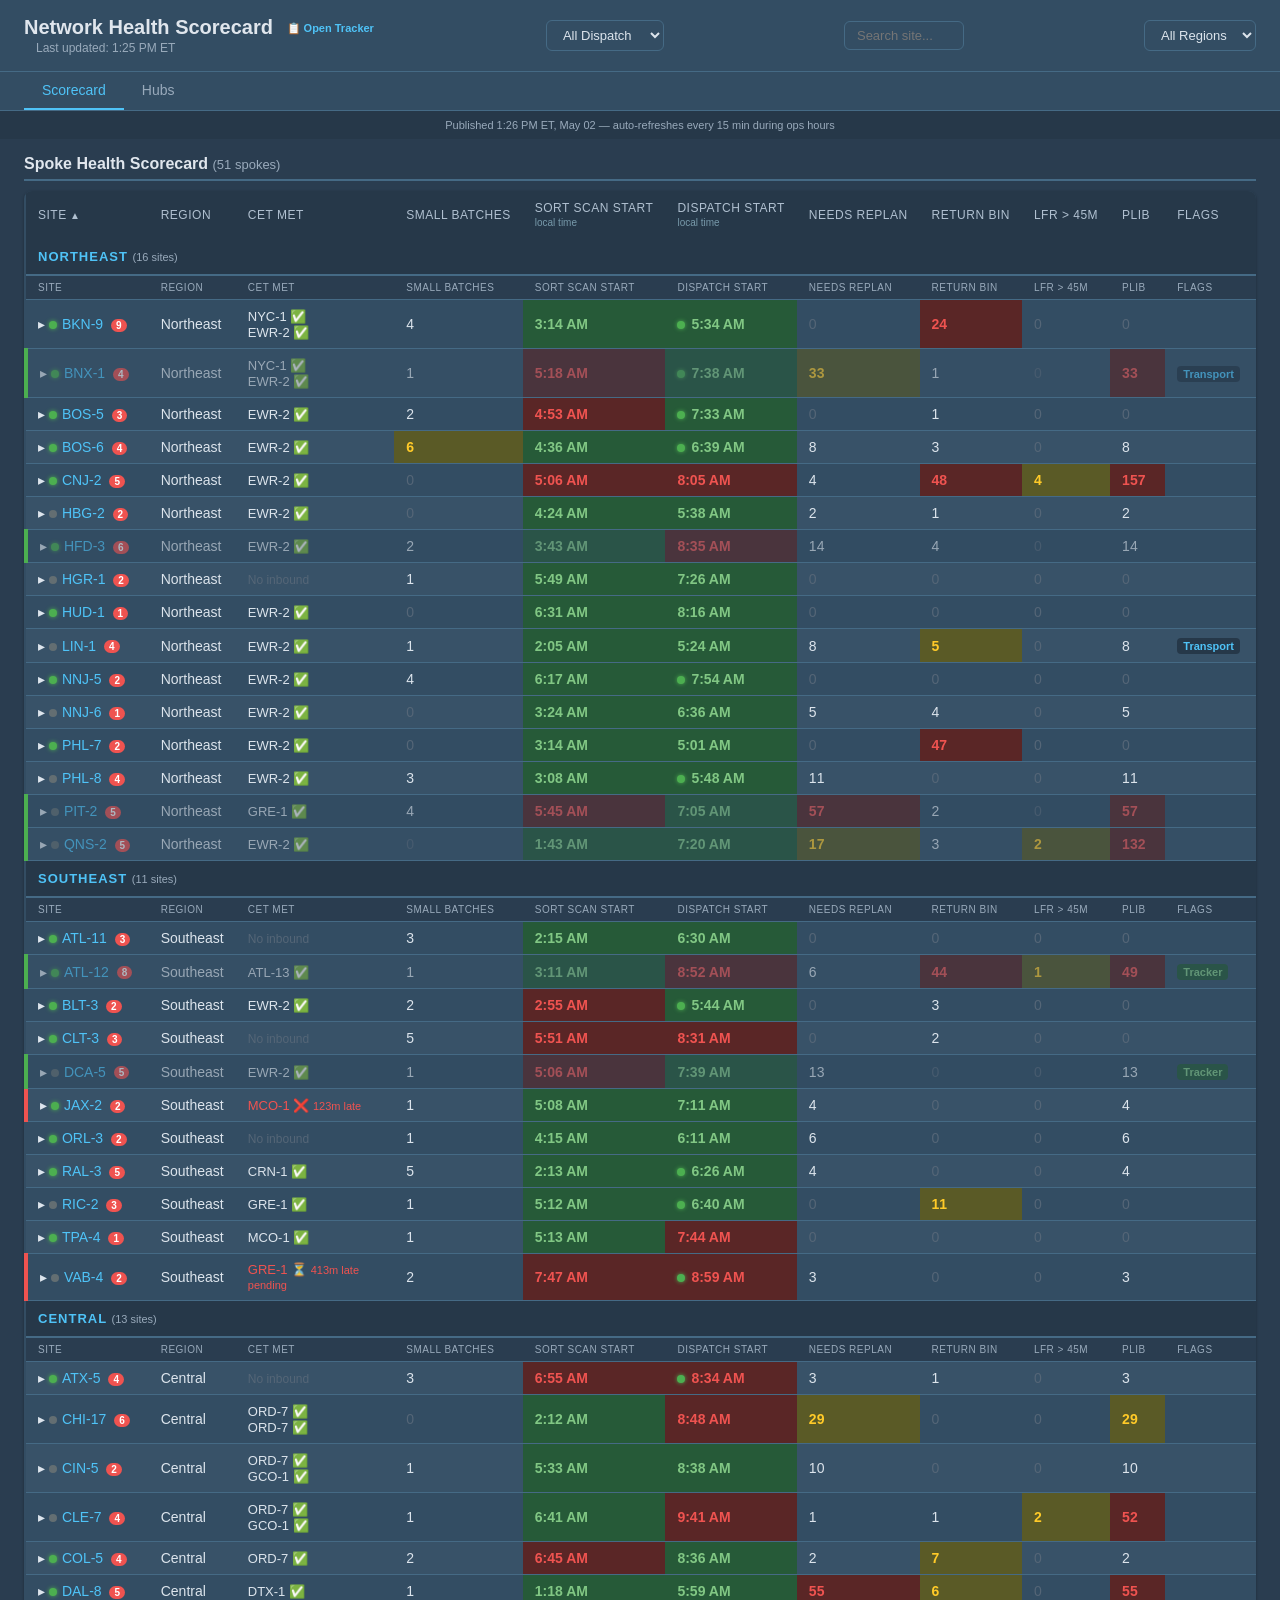
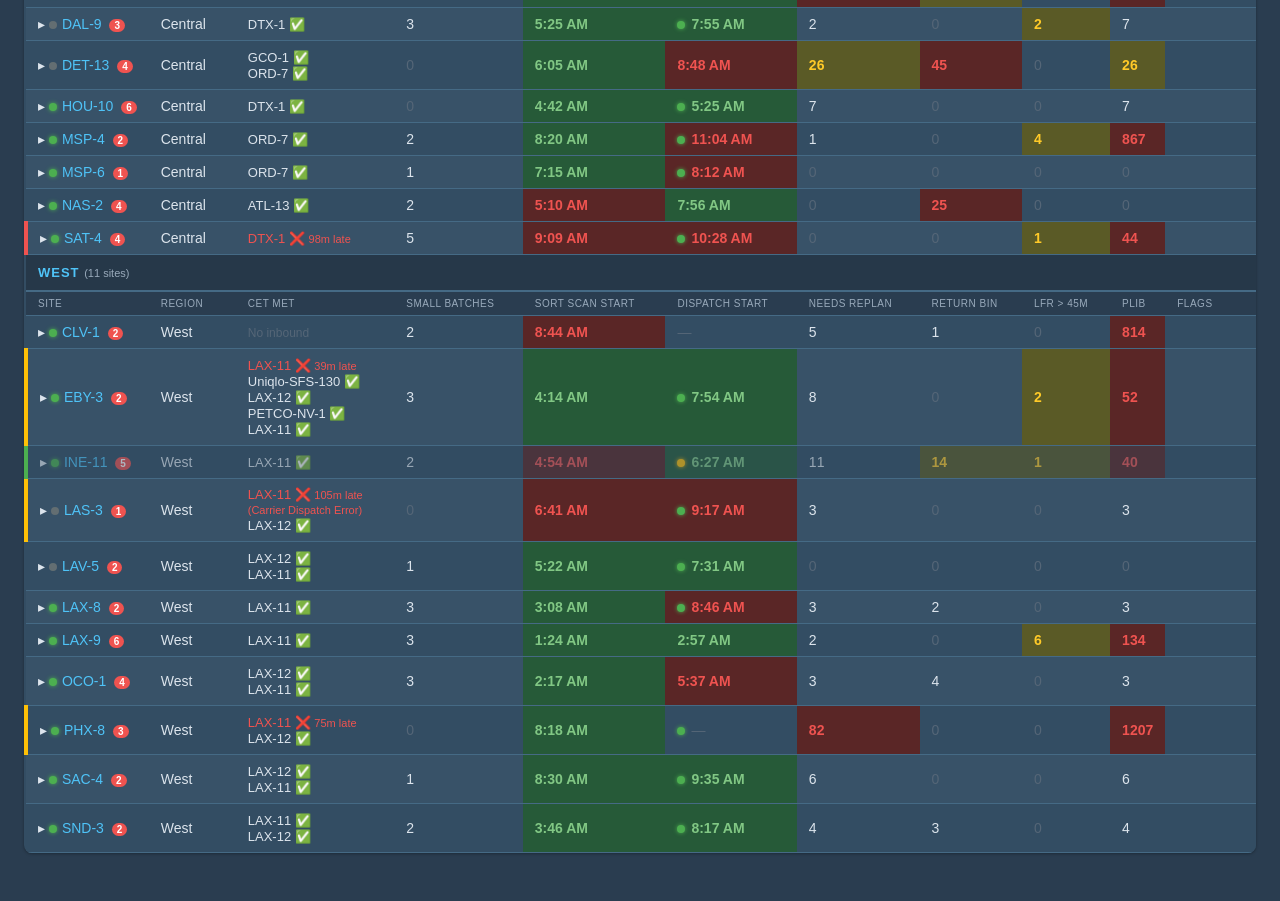
==== commit 5621c719: "Scorecard update 1:27 PM ET" ====
--- a/index.html
+++ b/index.html
@@ -133,7 +133,7 @@
     <header>
         <div>
             <h1><a href="https://docs.google.com/spreadsheets/d/1cQH7gwBvAmZO8WiYNPbrCSnO8zxB0DUDhzaeMM5o-ZU/edit?gid=11136630#gid=11136630" target="_blank">Network Health Scorecard <span class="link-hint">📋 Open Tracker</span></a></h1>
-            <span class="meta">Last updated: 1:17 PM ET</span>
+            <span class="meta">Last updated: 1:25 PM ET</span>
         </div>
         <select id="dispatch-filter" onchange="renderTable()" style="margin-right:8px;">
             <option value="all">All Dispatch</option>
@@ -157,7 +157,7 @@
         <a href="index.html" class="tab active">Scorecard</a>
         <a href="hubs.html" class="tab">Hubs</a>
     </nav>
-    <div class="published">Published 1:17 PM ET, May 02 — auto-refreshes every 15 min during ops hours</div>
+    <div class="published">Published 1:26 PM ET, May 02 — auto-refreshes every 15 min during ops hours</div>
 
     <main>
         <section class="section">
@@ -220,9 +220,9 @@
 
     <script>
         const WEBHOOK_URL = 'https://script.google.com/a/macros/doordash.com/s/AKfycbw4vbemVuziIiTAXgVbvOFTJ_huWhk9L4d3dQdYaH5DydbH1Um0X0ubJEU4hP___y4grg/exec';
-        const DATA = [{"cet_met": 2, "cet_total": 2, "cet_trucks": [{"actual": "2:13 AM", "arrival_reason": "", "carrier": "CH Robinson", "cet": "5:00 AM", "met": true, "minutes_late": 0, "origin": "NYC-1", "shipment_id": "DLUKBLQN3D7Z39K", "status": "on_time"}, {"actual": "2:45 AM", "arrival_reason": "", "carrier": "CH Robinson", "cet": "4:00 AM", "met": true, "minutes_late": 0, "origin": "EWR-2", "shipment_id": "DL6ICBTHOYCPK78", "status": "on_time"}], "dispatch_active": true, "dispatch_diff": 7, "dispatch_start": "5:34 AM", "dispatch_start_avg": "5:27 AM", "dispatch_toggle": true, "flags": [], "has_active_runners": false, "lfr_over_45": 0, "needs_replan": 0, "plib": 0, "pod": "Northeast", "return_bin": 0, "scan_start": "3:14 AM", "scan_start_avg": "3:15 AM", "scan_start_diff": -1, "site": "BKN-9", "site_open": true, "small_batches": 4, "total_batches": 44}, {"cet_met": 2, "cet_total": 2, "cet_trucks": [{"actual": "2:50 AM", "arrival_reason": "", "carrier": "CH Robinson", "cet": "4:00 AM", "met": true, "minutes_late": 0, "origin": "NYC-1", "shipment_id": "DLRAY3B08EWQ2SP", "status": "on_time"}, {"actual": "1:51 AM", "arrival_reason": "", "carrier": "Warp", "cet": "3:00 AM", "met": true, "minutes_late": 0, "origin": "EWR-2", "shipment_id": "DL0UPG8FTNUXWGP", "status": "on_time"}], "dispatch_active": true, "dispatch_diff": 11, "dispatch_start": "7:38 AM", "dispatch_start_avg": "7:27 AM", "dispatch_toggle": true, "flags": [{"category": "Transport", "link": "https://doordash.enterprise.slack.com/archives/C07M6AR7PF1/p1777718756982769", "preview": "NYC-1 > LIN-1 > BNX-1 missing GPS timestamps again this morning"}], "has_active_runners": false, "lfr_over_45": 0, "needs_replan": 33, "plib": 33, "pod": "Northeast", "return_bin": 0, "scan_start": "5:18 AM", "scan_start_avg": "3:42 AM", "scan_start_diff": 96, "site": "BNX-1", "site_open": true, "small_batches": 1, "total_batches": 36}, {"cet_met": 1, "cet_total": 1, "cet_trucks": [{"actual": "2:39 AM", "arrival_reason": "", "carrier": "Warp", "cet": "4:00 AM", "met": true, "minutes_late": 0, "origin": "EWR-2", "shipment_id": "DLER9SJLTM7FA7M", "status": "on_time"}], "dispatch_active": true, "dispatch_diff": -41, "dispatch_start": "7:33 AM", "dispatch_start_avg": "8:14 AM", "dispatch_toggle": true, "flags": [], "has_active_runners": false, "lfr_over_45": 0, "needs_replan": 0, "plib": 0, "pod": "Northeast", "return_bin": 0, "scan_start": "4:53 AM", "scan_start_avg": "4:28 AM", "scan_start_diff": 25, "site": "BOS-5", "site_open": true, "small_batches": 2, "total_batches": 43}, {"cet_met": 1, "cet_total": 1, "cet_trucks": [{"actual": "2:45 AM", "arrival_reason": "", "carrier": "CH Robinson", "cet": "4:30 AM", "met": true, "minutes_late": 0, "origin": "EWR-2", "shipment_id": "DL3X267SUWFP7WR", "status": "on_time"}], "dispatch_active": true, "dispatch_diff": -91, "dispatch_start": "6:39 AM", "dispatch_start_avg": "8:10 AM", "dispatch_toggle": true, "flags": [], "has_active_runners": false, "lfr_over_45": 0, "needs_replan": 8, "plib": 8, "pod": "Northeast", "return_bin": 0, "scan_start": "4:36 AM", "scan_start_avg": "4:31 AM", "scan_start_diff": 5, "site": "BOS-6", "site_open": true, "small_batches": 6, "total_batches": 46}, {"cet_met": 1, "cet_total": 1, "cet_trucks": [{"actual": "9:49 PM", "arrival_reason": "", "carrier": "Bally", "cet": "5:00 AM", "met": true, "minutes_late": 0, "origin": "EWR-2", "shipment_id": "DLJAW5WAQ9RYL8E", "status": "on_time"}], "dispatch_active": false, "dispatch_diff": 22, "dispatch_start": "8:05 AM", "dispatch_start_avg": "7:43 AM", "dispatch_toggle": false, "flags": [], "has_active_runners": false, "lfr_over_45": 4, "needs_replan": 4, "plib": 157, "pod": "Northeast", "return_bin": 0, "scan_start": "5:06 AM", "scan_start_avg": "3:54 AM", "scan_start_diff": 72, "site": "CNJ-2", "site_open": true, "small_batches": 0, "total_batches": 39}, {"cet_met": 1, "cet_total": 1, "cet_trucks": [{"actual": "3:00 AM", "arrival_reason": "", "carrier": "CH Robinson", "cet": "4:00 AM", "met": true, "minutes_late": 0, "origin": "EWR-2", "shipment_id": "DL9VITM31ZGBLM4", "status": "on_time"}], "dispatch_active": false, "dispatch_diff": -93, "dispatch_start": "5:38 AM", "dispatch_start_avg": "7:11 AM", "dispatch_toggle": false, "flags": [], "has_active_runners": false, "lfr_over_45": 0, "needs_replan": 2, "plib": 2, "pod": "Northeast", "return_bin": 0, "scan_start": "4:24 AM", "scan_start_avg": "5:01 AM", "scan_start_diff": -37, "site": "HBG-2", "site_open": false, "small_batches": 0, "total_batches": 17}, {"cet_met": 1, "cet_total": 1, "cet_trucks": [{"actual": "12:49 AM", "arrival_reason": "", "carrier": "Warp", "cet": "2:30 AM", "met": true, "minutes_late": 0, "origin": "EWR-2", "shipment_id": "DLSXENYY2W5UXOW", "status": "on_time"}], "dispatch_active": false, "dispatch_diff": 38, "dispatch_start": "8:35 AM", "dispatch_start_avg": "7:57 AM", "dispatch_toggle": false, "flags": [], "has_active_runners": false, "lfr_over_45": 0, "needs_replan": 0, "plib": 0, "pod": "Northeast", "return_bin": 0, "scan_start": "3:43 AM", "scan_start_avg": "3:38 AM", "scan_start_diff": 5, "site": "HFD-3", "site_open": true, "small_batches": 2, "total_batches": 39}, {"cet_met": 0, "cet_total": 0, "cet_trucks": [], "dispatch_active": false, "dispatch_diff": -14, "dispatch_start": "7:26 AM", "dispatch_start_avg": "7:40 AM", "dispatch_toggle": false, "flags": [], "has_active_runners": false, "lfr_over_45": 0, "needs_replan": 0, "plib": 0, "pod": "Northeast", "return_bin": 0, "scan_start": "5:49 AM", "scan_start_avg": "5:57 AM", "scan_start_diff": -8, "site": "HGR-1", "site_open": false, "small_batches": 1, "total_batches": 16}, {"cet_met": 1, "cet_total": 1, "cet_trucks": [{"actual": "2:11 AM", "arrival_reason": "", "carrier": "Omni Logistics", "cet": "4:00 AM", "met": true, "minutes_late": 0, "origin": "EWR-2", "shipment_id": "DL2A36FBX4QQCCC", "status": "on_time"}], "dispatch_active": false, "dispatch_diff": 15, "dispatch_start": "8:16 AM", "dispatch_start_avg": "8:01 AM", "dispatch_toggle": false, "flags": [], "has_active_runners": false, "lfr_over_45": 0, "needs_replan": 0, "plib": 0, "pod": "Northeast", "return_bin": 0, "scan_start": "6:31 AM", "scan_start_avg": "6:21 AM", "scan_start_diff": 10, "site": "HUD-1", "site_open": true, "small_batches": 0, "total_batches": 12}, {"cet_met": 1, "cet_total": 1, "cet_trucks": [{"actual": "11:31 PM", "arrival_reason": "", "carrier": "CH Robinson", "cet": "3:00 AM", "met": true, "minutes_late": 0, "origin": "EWR-2", "shipment_id": "DLAI1OAI4F8QQOM", "status": "on_time"}], "dispatch_active": false, "dispatch_diff": -42, "dispatch_start": "5:24 AM", "dispatch_start_avg": "6:06 AM", "dispatch_toggle": false, "flags": [{"category": "Transport", "link": "https://doordash.enterprise.slack.com/archives/C07M6AR7PF1/p1777718756982769", "preview": "NYC-1 > LIN-1 > BNX-1 missing GPS timestamps again this morning"}], "has_active_runners": false, "lfr_over_45": 0, "needs_replan": 8, "plib": 8, "pod": "Northeast", "return_bin": 0, "scan_start": "2:05 AM", "scan_start_avg": "2:07 AM", "scan_start_diff": -2, "site": "LIN-1", "site_open": false, "small_batches": 1, "total_batches": 64}, {"cet_met": 1, "cet_total": 1, "cet_trucks": [{"actual": "10:51 PM", "arrival_reason": "", "carrier": "Bally", "cet": "12:30 AM", "met": true, "minutes_late": 0, "origin": "EWR-2", "shipment_id": "DLVLB957D5V6QK0", "status": "on_time"}], "dispatch_active": true, "dispatch_diff": -22, "dispatch_start": "7:54 AM", "dispatch_start_avg": "8:16 AM", "dispatch_toggle": true, "flags": [], "has_active_runners": false, "lfr_over_45": 0, "needs_replan": 0, "plib": 0, "pod": "Northeast", "return_bin": 0, "scan_start": "6:17 AM", "scan_start_avg": "6:22 AM", "scan_start_diff": -5, "site": "NNJ-5", "site_open": true, "small_batches": 4, "total_batches": 37}, {"cet_met": 1, "cet_total": 1, "cet_trucks": [{"actual": "10:30 PM", "arrival_reason": "", "carrier": "Bally", "cet": "1:30 AM", "met": true, "minutes_late": 0, "origin": "EWR-2", "shipment_id": "DLM3BGJIHXYY4NU", "status": "on_time"}], "dispatch_active": false, "dispatch_diff": -74, "dispatch_start": "6:36 AM", "dispatch_start_avg": "7:50 AM", "dispatch_toggle": false, "flags": [], "has_active_runners": false, "lfr_over_45": 0, "needs_replan": 5, "plib": 5, "pod": "Northeast", "return_bin": 0, "scan_start": "3:24 AM", "scan_start_avg": "3:21 AM", "scan_start_diff": 3, "site": "NNJ-6", "site_open": false, "small_batches": 0, "total_batches": 20}, {"cet_met": 1, "cet_total": 1, "cet_trucks": [{"actual": "1:22 AM", "arrival_reason": "Traffic", "carrier": "Omni Logistics", "cet": "3:00 AM", "met": true, "minutes_late": 0, "origin": "EWR-2", "shipment_id": "DLOKN6MI5GNXER3", "status": "on_time"}], "dispatch_active": false, "dispatch_diff": -53, "dispatch_start": "5:01 AM", "dispatch_start_avg": "5:54 AM", "dispatch_toggle": false, "flags": [], "has_active_runners": false, "lfr_over_45": 0, "needs_replan": 0, "plib": 0, "pod": "Northeast", "return_bin": 0, "scan_start": "3:14 AM", "scan_start_avg": "3:21 AM", "scan_start_diff": -7, "site": "PHL-7", "site_open": true, "small_batches": 0, "total_batches": 22}, {"cet_met": 1, "cet_total": 1, "cet_trucks": [{"actual": "1:23 AM", "arrival_reason": "", "carrier": "Omni Logistics", "cet": "4:00 AM", "met": true, "minutes_late": 0, "origin": "EWR-2", "shipment_id": "DLVD38GTQQYJHGO", "status": "on_time"}], "dispatch_active": true, "dispatch_diff": -40, "dispatch_start": "5:48 AM", "dispatch_start_avg": "6:28 AM", "dispatch_toggle": true, "flags": [], "has_active_runners": false, "lfr_over_45": 0, "needs_replan": 11, "plib": 11, "pod": "Northeast", "return_bin": 0, "scan_start": "3:08 AM", "scan_start_avg": "3:04 AM", "scan_start_diff": 4, "site": "PHL-8", "site_open": false, "small_batches": 3, "total_batches": 42}, {"cet_met": 1, "cet_total": 1, "cet_trucks": [{"actual": "4:52 AM", "arrival_reason": "", "carrier": "Staples", "cet": "5:00 AM", "met": true, "minutes_late": 0, "origin": "GRE-1", "shipment_id": "DL7ZJUVXQUO03LM", "status": "on_time"}], "dispatch_active": false, "dispatch_diff": -13, "dispatch_start": "7:05 AM", "dispatch_start_avg": "7:18 AM", "dispatch_toggle": false, "flags": [], "has_active_runners": false, "lfr_over_45": 0, "needs_replan": 57, "plib": 57, "pod": "Northeast", "return_bin": 0, "scan_start": "5:45 AM", "scan_start_avg": "4:52 AM", "scan_start_diff": 53, "site": "PIT-2", "site_open": false, "small_batches": 4, "total_batches": 34}, {"cet_met": 1, "cet_total": 1, "cet_trucks": [{"actual": "9:40 PM", "arrival_reason": "", "carrier": "CH Robinson", "cet": "3:00 AM", "met": true, "minutes_late": 0, "origin": "EWR-2", "shipment_id": "DLMG0Q4O20KC4S3", "status": "on_time"}], "dispatch_active": false, "dispatch_diff": -36, "dispatch_start": "7:20 AM", "dispatch_start_avg": "7:56 AM", "dispatch_toggle": false, "flags": [], "has_active_runners": false, "lfr_over_45": 2, "needs_replan": 17, "plib": 132, "pod": "Northeast", "return_bin": 0, "scan_start": "1:43 AM", "scan_start_avg": "3:04 AM", "scan_start_diff": -81, "site": "QNS-2", "site_open": false, "small_batches": 0, "total_batches": 37}, {"cet_met": 0, "cet_total": 0, "cet_trucks": [], "dispatch_active": false, "dispatch_diff": 14, "dispatch_start": "6:30 AM", "dispatch_start_avg": "6:16 AM", "dispatch_toggle": false, "flags": [], "has_active_runners": false, "lfr_over_45": 0, "needs_replan": 0, "plib": 0, "pod": "Southeast", "return_bin": 0, "scan_start": "2:15 AM", "scan_start_avg": "2:10 AM", "scan_start_diff": 5, "site": "ATL-11", "site_open": true, "small_batches": 3, "total_batches": 32}, {"cet_met": 1, "cet_total": 1, "cet_trucks": [{"actual": "1:43 AM", "arrival_reason": "", "carrier": "Staples", "cet": "2:00 AM", "met": true, "minutes_late": 0, "origin": "ATL-13", "shipment_id": "DLPVHG6T4B6IPX4", "status": "on_time"}], "dispatch_active": false, "dispatch_diff": 25, "dispatch_start": "8:52 AM", "dispatch_start_avg": "8:27 AM", "dispatch_toggle": false, "flags": [{"category": "Tracker", "link": "https://docs.google.com/spreadsheets/d/1BTL59TYgUiowK6feXIcXzOsDiVz20so-l89VP2zH6Ug/edit#gid=1233423933", "preview": "Escalation: ATL-12 Proactive Replan (181 parcels)"}], "has_active_runners": false, "lfr_over_45": 1, "needs_replan": 6, "plib": 49, "pod": "Southeast", "return_bin": 0, "scan_start": "3:11 AM", "scan_start_avg": "3:08 AM", "scan_start_diff": 3, "site": "ATL-12", "site_open": true, "small_batches": 1, "total_batches": 90}, {"cet_met": 1, "cet_total": 1, "cet_trucks": [{"actual": "1:09 AM", "arrival_reason": "", "carrier": "Warp", "cet": "4:00 AM", "met": true, "minutes_late": 0, "origin": "EWR-2", "shipment_id": "DLFJ3YGUEXYPGVQ", "status": "on_time"}], "dispatch_active": true, "dispatch_diff": -33, "dispatch_start": "5:44 AM", "dispatch_start_avg": "6:17 AM", "dispatch_toggle": true, "flags": [], "has_active_runners": false, "lfr_over_45": 0, "needs_replan": 0, "plib": 0, "pod": "Southeast", "return_bin": 0, "scan_start": "2:55 AM", "scan_start_avg": "2:38 AM", "scan_start_diff": 17, "site": "BLT-3", "site_open": true, "small_batches": 2, "total_batches": 42}, {"cet_met": 0, "cet_total": 0, "cet_trucks": [], "dispatch_active": false, "dispatch_diff": 60, "dispatch_start": "8:31 AM", "dispatch_start_avg": "7:31 AM", "dispatch_toggle": false, "flags": [], "has_active_runners": false, "lfr_over_45": 0, "needs_replan": 0, "plib": 0, "pod": "Southeast", "return_bin": 0, "scan_start": "5:51 AM", "scan_start_avg": "5:35 AM", "scan_start_diff": 16, "site": "CLT-3", "site_open": true, "small_batches": 5, "total_batches": 41}, {"cet_met": 1, "cet_total": 1, "cet_trucks": [{"actual": "1:19 AM", "arrival_reason": "", "carrier": "Warp", "cet": "4:00 AM", "met": true, "minutes_late": 0, "origin": "EWR-2", "shipment_id": "DL6R85IHX06FH9H", "status": "on_time"}], "dispatch_active": false, "dispatch_diff": -44, "dispatch_start": "7:39 AM", "dispatch_start_avg": "8:23 AM", "dispatch_toggle": false, "flags": [{"category": "Tracker", "link": "https://docs.google.com/spreadsheets/d/1BTL59TYgUiowK6feXIcXzOsDiVz20so-l89VP2zH6Ug/edit#gid=1233423933", "preview": "Escalation: DCA-5 Proactive Replan (21 parcels)"}], "has_active_runners": false, "lfr_over_45": 0, "needs_replan": 13, "plib": 13, "pod": "Southeast", "return_bin": 0, "scan_start": "5:06 AM", "scan_start_avg": "4:21 AM", "scan_start_diff": 45, "site": "DCA-5", "site_open": false, "small_batches": 1, "total_batches": 89}, {"cet_met": 0, "cet_total": 1, "cet_trucks": [{"actual": "7:03 AM", "arrival_reason": "", "carrier": "Staples", "cet": "5:00 AM", "met": false, "minutes_late": 123, "origin": "MCO-1", "shipment_id": "DLARV4YLRDHM1BD", "status": "late"}], "dispatch_active": false, "dispatch_diff": -55, "dispatch_start": "7:11 AM", "dispatch_start_avg": "8:06 AM", "dispatch_toggle": false, "flags": [], "has_active_runners": false, "lfr_over_45": 0, "needs_replan": 4, "plib": 4, "pod": "Southeast", "return_bin": 0, "scan_start": "5:08 AM", "scan_start_avg": "6:29 AM", "scan_start_diff": -81, "site": "JAX-2", "site_open": true, "small_batches": 1, "total_batches": 15}, {"cet_met": 0, "cet_total": 0, "cet_trucks": [], "dispatch_active": false, "dispatch_diff": 4, "dispatch_start": "6:11 AM", "dispatch_start_avg": "6:07 AM", "dispatch_toggle": false, "flags": [], "has_active_runners": false, "lfr_over_45": 0, "needs_replan": 6, "plib": 6, "pod": "Southeast", "return_bin": 0, "scan_start": "4:15 AM", "scan_start_avg": "4:15 AM", "scan_start_diff": 0, "site": "ORL-3", "site_open": true, "small_batches": 1, "total_batches": 21}, {"cet_met": 1, "cet_total": 1, "cet_trucks": [{"actual": "1:17 AM", "arrival_reason": "", "carrier": "Staples", "cet": "3:00 AM", "met": true, "minutes_late": 0, "origin": "CRN-1", "shipment_id": "DLJOMPC8CE3CPL2", "status": "on_time"}], "dispatch_active": true, "dispatch_diff": -6, "dispatch_start": "6:26 AM", "dispatch_start_avg": "6:32 AM", "dispatch_toggle": true, "flags": [], "has_active_runners": false, "lfr_over_45": 0, "needs_replan": 4, "plib": 4, "pod": "Southeast", "return_bin": 0, "scan_start": "2:13 AM", "scan_start_avg": "3:12 AM", "scan_start_diff": -59, "site": "RAL-3", "site_open": true, "small_batches": 5, "total_batches": 38}, {"cet_met": 1, "cet_total": 1, "cet_trucks": [{"actual": "3:59 AM", "arrival_reason": "", "carrier": "Staples", "cet": "4:30 AM", "met": true, "minutes_late": 0, "origin": "GRE-1", "shipment_id": "DLSH9EA7VXTOL7X", "status": "on_time"}], "dispatch_active": true, "dispatch_diff": -30, "dispatch_start": "6:40 AM", "dispatch_start_avg": "7:10 AM", "dispatch_toggle": true, "flags": [], "has_active_runners": false, "lfr_over_45": 0, "needs_replan": 0, "plib": 0, "pod": "Southeast", "return_bin": 0, "scan_start": "5:12 AM", "scan_start_avg": "5:06 AM", "scan_start_diff": 6, "site": "RIC-2", "site_open": false, "small_batches": 1, "total_batches": 18}, {"cet_met": 1, "cet_total": 1, "cet_trucks": [{"actual": "3:25 AM", "arrival_reason": "", "carrier": "Staples", "cet": "4:30 AM", "met": true, "minutes_late": 0, "origin": "MCO-1", "shipment_id": "DLG0L4KGHK31RBS", "status": "on_time"}], "dispatch_active": false, "dispatch_diff": 31, "dispatch_start": "7:44 AM", "dispatch_start_avg": "7:13 AM", "dispatch_toggle": false, "flags": [], "has_active_runners": false, "lfr_over_45": 0, "needs_replan": 0, "plib": 0, "pod": "Southeast", "return_bin": 0, "scan_start": "5:13 AM", "scan_start_avg": "4:59 AM", "scan_start_diff": 14, "site": "TPA-4", "site_open": true, "small_batches": 1, "total_batches": 20}, {"cet_met": 0, "cet_total": 1, "cet_trucks": [{"actual": "", "arrival_reason": "", "carrier": "Staples", "cet": "6:30 AM", "met": false, "minutes_late": 405, "origin": "GRE-1", "shipment_id": "DL0O1GE1SY9GG86", "status": "pending_late"}], "dispatch_active": true, "dispatch_diff": 22, "dispatch_start": "8:59 AM", "dispatch_start_avg": "8:37 AM", "dispatch_toggle": true, "flags": [], "has_active_runners": false, "lfr_over_45": 0, "needs_replan": 3, "plib": 3, "pod": "Southeast", "return_bin": 0, "scan_start": "7:47 AM", "scan_start_avg": "6:56 AM", "scan_start_diff": 51, "site": "VAB-4", "site_open": false, "small_batches": 2, "total_batches": 16}, {"cet_met": 0, "cet_total": 0, "cet_trucks": [], "dispatch_active": true, "dispatch_diff": 100, "dispatch_start": "8:34 AM", "dispatch_start_avg": "6:54 AM", "dispatch_toggle": true, "flags": [], "has_active_runners": true, "lfr_over_45": 0, "needs_replan": 3, "plib": 3, "pod": "Central", "return_bin": 0, "scan_start": "6:55 AM", "scan_start_avg": "4:36 AM", "scan_start_diff": 139, "site": "ATX-5", "site_open": true, "small_batches": 3, "total_batches": 27}, {"cet_met": 2, "cet_total": 2, "cet_trucks": [{"actual": "12:34 AM", "arrival_reason": "", "carrier": "Warp", "cet": "3:00 AM", "met": true, "minutes_late": 0, "origin": "ORD-7", "shipment_id": "DLYN13U7HUH2R5N", "status": "on_time"}, {"actual": "12:47 AM", "arrival_reason": "Mechanical Failure", "carrier": "Warp", "cet": "3:00 AM", "met": true, "minutes_late": 0, "origin": "ORD-7", "shipment_id": "DL8CZTMBQVB63WD", "status": "on_time"}], "dispatch_active": false, "dispatch_diff": 35, "dispatch_start": "8:48 AM", "dispatch_start_avg": "8:13 AM", "dispatch_toggle": false, "flags": [], "has_active_runners": false, "lfr_over_45": 0, "needs_replan": 29, "plib": 29, "pod": "Central", "return_bin": 0, "scan_start": "2:12 AM", "scan_start_avg": "2:02 AM", "scan_start_diff": 10, "site": "CHI-17", "site_open": false, "small_batches": 0, "total_batches": 127}, {"cet_met": 2, "cet_total": 2, "cet_trucks": [{"actual": "4:12 AM", "arrival_reason": "", "carrier": "Bally", "cet": "6:00 AM", "met": true, "minutes_late": 0, "origin": "ORD-7", "shipment_id": "DLJEYVXFMOES4LN", "status": "on_time"}, {"actual": "6:00 AM", "arrival_reason": "", "carrier": "Staples", "cet": "6:00 AM", "met": true, "minutes_late": 0, "origin": "GCO-1", "shipment_id": "DL851PCV1GHWTU2", "status": "on_time"}], "dispatch_active": false, "dispatch_diff": -9, "dispatch_start": "8:38 AM", "dispatch_start_avg": "8:47 AM", "dispatch_toggle": false, "flags": [], "has_active_runners": false, "lfr_over_45": 0, "needs_replan": 10, "plib": 10, "pod": "Central", "return_bin": 0, "scan_start": "5:33 AM", "scan_start_avg": "5:32 AM", "scan_start_diff": 1, "site": "CIN-5", "site_open": false, "small_batches": 1, "total_batches": 35}, {"cet_met": 2, "cet_total": 2, "cet_trucks": [{"actual": "4:40 AM", "arrival_reason": "", "carrier": "Warp", "cet": "6:00 AM", "met": true, "minutes_late": 0, "origin": "ORD-7", "shipment_id": "DLRSWJ7BIMTU36S", "status": "on_time"}, {"actual": "4:54 AM", "arrival_reason": "", "carrier": "Staples", "cet": "6:00 AM", "met": true, "minutes_late": 0, "origin": "GCO-1", "shipment_id": "DLK1FLYFK6Y9FBQ", "status": "on_time"}], "dispatch_active": false, "dispatch_diff": 31, "dispatch_start": "9:41 AM", "dispatch_start_avg": "9:10 AM", "dispatch_toggle": false, "flags": [], "has_active_runners": false, "lfr_over_45": 2, "needs_replan": 1, "plib": 52, "pod": "Central", "return_bin": 0, "scan_start": "6:41 AM", "scan_start_avg": "6:56 AM", "scan_start_diff": -15, "site": "CLE-7", "site_open": false, "small_batches": 1, "total_batches": 31}, {"cet_met": 1, "cet_total": 1, "cet_trucks": [{"actual": "5:22 AM", "arrival_reason": "", "carrier": "Warp", "cet": "6:30 AM", "met": true, "minutes_late": 0, "origin": "ORD-7", "shipment_id": "DLN2R6XR4MC6KAP", "status": "on_time"}], "dispatch_active": false, "dispatch_diff": -3, "dispatch_start": "8:36 AM", "dispatch_start_avg": "8:39 AM", "dispatch_toggle": false, "flags": [], "has_active_runners": false, "lfr_over_45": 0, "needs_replan": 2, "plib": 2, "pod": "Central", "return_bin": 0, "scan_start": "6:45 AM", "scan_start_avg": "6:26 AM", "scan_start_diff": 19, "site": "COL-5", "site_open": true, "small_batches": 2, "total_batches": 20}, {"cet_met": 1, "cet_total": 1, "cet_trucks": [{"actual": "1:59 AM", "arrival_reason": "", "carrier": "Warp", "cet": "2:30 AM", "met": true, "minutes_late": 0, "origin": "DTX-1", "shipment_id": "DL8FVV7TS61ID0A", "status": "on_time"}], "dispatch_active": false, "dispatch_diff": 12, "dispatch_start": "5:59 AM", "dispatch_start_avg": "5:47 AM", "dispatch_toggle": false, "flags": [], "has_active_runners": false, "lfr_over_45": 0, "needs_replan": 0, "plib": 0, "pod": "Central", "return_bin": 0, "scan_start": "1:18 AM", "scan_start_avg": "1:31 AM", "scan_start_diff": -13, "site": "DAL-8", "site_open": true, "small_batches": 1, "total_batches": 33}, {"cet_met": 1, "cet_total": 1, "cet_trucks": [{"actual": "12:32 AM", "arrival_reason": "", "carrier": "Bally", "cet": "2:00 AM", "met": true, "minutes_late": 0, "origin": "DTX-1", "shipment_id": "DLUGTD3OX4F0OB4", "status": "on_time"}], "dispatch_active": true, "dispatch_diff": -23, "dispatch_start": "7:55 AM", "dispatch_start_avg": "8:18 AM", "dispatch_toggle": true, "flags": [], "has_active_runners": false, "lfr_over_45": 2, "needs_replan": 2, "plib": 7, "pod": "Central", "return_bin": 0, "scan_start": "5:25 AM", "scan_start_avg": "5:31 AM", "scan_start_diff": -6, "site": "DAL-9", "site_open": false, "small_batches": 3, "total_batches": 31}, {"cet_met": 2, "cet_total": 2, "cet_trucks": [{"actual": "3:40 AM", "arrival_reason": "", "carrier": "Staples", "cet": "4:00 AM", "met": true, "minutes_late": 0, "origin": "GCO-1", "shipment_id": "DLM2YHY0WLTUKOU", "status": "on_time"}, {"actual": "5:09 AM", "arrival_reason": "", "carrier": "Omni Logistics", "cet": "5:30 AM", "met": true, "minutes_late": 0, "origin": "ORD-7", "shipment_id": "DLIEUUWYQLFSXQ7", "status": "on_time"}], "dispatch_active": false, "dispatch_diff": 30, "dispatch_start": "8:48 AM", "dispatch_start_avg": "8:18 AM", "dispatch_toggle": false, "flags": [], "has_active_runners": false, "lfr_over_45": 0, "needs_replan": 26, "plib": 26, "pod": "Central", "return_bin": 0, "scan_start": "6:05 AM", "scan_start_avg": "6:00 AM", "scan_start_diff": 5, "site": "DET-13", "site_open": false, "small_batches": 0, "total_batches": 64}, {"cet_met": 1, "cet_total": 1, "cet_trucks": [{"actual": "4:43 AM", "arrival_reason": "", "carrier": "Warp", "cet": "5:30 AM", "met": true, "minutes_late": 0, "origin": "DTX-1", "shipment_id": "DLFX1980XFEDA5V", "status": "on_time"}], "dispatch_active": true, "dispatch_diff": -121, "dispatch_start": "5:25 AM", "dispatch_start_avg": "7:26 AM", "dispatch_toggle": true, "flags": [], "has_active_runners": false, "lfr_over_45": 0, "needs_replan": 0, "plib": 0, "pod": "Central", "return_bin": 0, "scan_start": "4:42 AM", "scan_start_avg": "4:40 AM", "scan_start_diff": 2, "site": "HOU-10", "site_open": true, "small_batches": 0, "total_batches": 81}, {"cet_met": 1, "cet_total": 1, "cet_trucks": [{"actual": "5:10 AM", "arrival_reason": "", "carrier": "Warp", "cet": "8:00 AM", "met": true, "minutes_late": 0, "origin": "ORD-7", "shipment_id": "DLSOKEVLXPBCLQI", "status": "on_time"}], "dispatch_active": true, "dispatch_diff": 35, "dispatch_start": "11:04 AM", "dispatch_start_avg": "10:29 AM", "dispatch_toggle": true, "flags": [], "has_active_runners": true, "lfr_over_45": 4, "needs_replan": 1, "plib": 867, "pod": "Central", "return_bin": 0, "scan_start": "8:20 AM", "scan_start_avg": "8:07 AM", "scan_start_diff": 13, "site": "MSP-4", "site_open": true, "small_batches": 2, "total_batches": 42}, {"cet_met": 1, "cet_total": 1, "cet_trucks": [{"actual": "6:06 AM", "arrival_reason": "", "carrier": "CH Robinson", "cet": "8:00 AM", "met": true, "minutes_late": 0, "origin": "ORD-7", "shipment_id": "DLU6SF3A9EET9SC", "status": "on_time"}], "dispatch_active": true, "dispatch_diff": 16, "dispatch_start": "8:12 AM", "dispatch_start_avg": "7:56 AM", "dispatch_toggle": true, "flags": [], "has_active_runners": false, "lfr_over_45": 0, "needs_replan": 0, "plib": 0, "pod": "Central", "return_bin": 0, "scan_start": "7:15 AM", "scan_start_avg": "7:02 AM", "scan_start_diff": 13, "site": "MSP-6", "site_open": true, "small_batches": 1, "total_batches": 10}, {"cet_met": 0, "cet_total": 1, "cet_trucks": [{"actual": "", "arrival_reason": "", "carrier": "Staples", "cet": "5:30 AM", "met": false, "minutes_late": 465, "origin": "ATL-13", "shipment_id": "DLU2K8XBGQRMG2R", "status": "pending_late"}], "dispatch_active": false, "dispatch_diff": -1, "dispatch_start": "7:56 AM", "dispatch_start_avg": "7:57 AM", "dispatch_toggle": false, "flags": [], "has_active_runners": false, "lfr_over_45": 0, "needs_replan": 0, "plib": 0, "pod": "Central", "return_bin": 0, "scan_start": "5:10 AM", "scan_start_avg": "4:51 AM", "scan_start_diff": 19, "site": "NAS-2", "site_open": true, "small_batches": 2, "total_batches": 31}, {"cet_met": 0, "cet_total": 1, "cet_trucks": [{"actual": "10:08 AM", "arrival_reason": "", "carrier": "Warp", "cet": "8:30 AM", "met": false, "minutes_late": 98, "origin": "DTX-1", "shipment_id": "DL9OBZR8VJO3KVD", "status": "late"}], "dispatch_active": true, "dispatch_diff": 72, "dispatch_start": "10:28 AM", "dispatch_start_avg": "9:16 AM", "dispatch_toggle": true, "flags": [], "has_active_runners": true, "lfr_over_45": 1, "needs_replan": 0, "plib": 51, "pod": "Central", "return_bin": 0, "scan_start": "9:09 AM", "scan_start_avg": "8:08 AM", "scan_start_diff": 61, "site": "SAT-4", "site_open": true, "small_batches": 5, "total_batches": 24}, {"cet_met": 0, "cet_total": 0, "cet_trucks": [], "dispatch_active": false, "dispatch_diff": 0, "dispatch_start": "", "dispatch_start_avg": "10:04 AM", "dispatch_toggle": false, "flags": [], "has_active_runners": false, "lfr_over_45": 1, "needs_replan": 5, "plib": 814, "pod": "West", "return_bin": 0, "scan_start": "8:44 AM", "scan_start_avg": "8:04 AM", "scan_start_diff": 40, "site": "CLV-1", "site_open": true, "small_batches": 2, "total_batches": 20}, {"cet_met": 4, "cet_total": 5, "cet_trucks": [{"actual": "10:09 AM", "arrival_reason": "", "carrier": "Bally", "cet": "9:30 AM", "met": false, "minutes_late": 39, "origin": "LAX-11", "shipment_id": "DLXYKGTR0NI3XKN", "status": "late"}, {"actual": "", "arrival_reason": "", "carrier": "Warp", "cet": "10:00 PM", "met": true, "minutes_late": 0, "origin": "Uniqlo-SFS-130", "shipment_id": "DLT228QO5DT69HB", "status": "pending_ok"}, {"actual": "6:59 AM", "arrival_reason": "", "carrier": "Warp", "cet": "9:30 AM", "met": true, "minutes_late": 0, "origin": "LAX-12", "shipment_id": "DLSL9GKN3UZCF5W", "status": "on_time"}, {"actual": "", "arrival_reason": "", "carrier": "CH Robinson", "cet": "2:00 AM", "met": true, "minutes_late": 0, "origin": "PETCO-NV-1", "shipment_id": "DLHXCS11MJCZPOT", "status": "pending_ok"}, {"actual": "7:02 AM", "arrival_reason": "", "carrier": "Bally", "cet": "9:30 AM", "met": true, "minutes_late": 0, "origin": "LAX-11", "shipment_id": "DLHE2OFTRS1D753", "status": "on_time"}], "dispatch_active": true, "dispatch_diff": -38, "dispatch_start": "7:54 AM", "dispatch_start_avg": "8:32 AM", "dispatch_toggle": true, "flags": [], "has_active_runners": true, "lfr_over_45": 1, "needs_replan": 8, "plib": 13, "pod": "West", "return_bin": 0, "scan_start": "4:14 AM", "scan_start_avg": "4:05 AM", "scan_start_diff": 9, "site": "EBY-3", "site_open": true, "small_batches": 3, "total_batches": 63}, {"cet_met": 1, "cet_total": 1, "cet_trucks": [{"actual": "2:43 AM", "arrival_reason": "", "carrier": "CH Robinson", "cet": "4:00 AM", "met": true, "minutes_late": 0, "origin": "LAX-11", "shipment_id": "DLFAAF9S9MZE792", "status": "on_time"}], "dispatch_active": true, "dispatch_diff": -46, "dispatch_start": "6:27 AM", "dispatch_start_avg": "7:13 AM", "dispatch_toggle": false, "flags": [], "has_active_runners": true, "lfr_over_45": 1, "needs_replan": 11, "plib": 40, "pod": "West", "return_bin": 0, "scan_start": "4:54 AM", "scan_start_avg": "3:49 AM", "scan_start_diff": 65, "site": "INE-11", "site_open": true, "small_batches": 2, "total_batches": 51}, {"cet_met": 1, "cet_total": 2, "cet_trucks": [{"actual": "11:15 AM", "arrival_reason": "Carrier Dispatch Error", "carrier": "Warp", "cet": "9:30 AM", "met": false, "minutes_late": 105, "origin": "LAX-11", "shipment_id": "DLRECBROH8XWRIY", "status": "late"}, {"actual": "8:12 AM", "arrival_reason": "", "carrier": "Warp", "cet": "9:30 AM", "met": true, "minutes_late": 0, "origin": "LAX-12", "shipment_id": "DL9BFQAS5UFMSQ6", "status": "on_time"}], "dispatch_active": true, "dispatch_diff": 49, "dispatch_start": "9:17 AM", "dispatch_start_avg": "8:28 AM", "dispatch_toggle": true, "flags": [], "has_active_runners": true, "lfr_over_45": 0, "needs_replan": 3, "plib": 3, "pod": "West", "return_bin": 0, "scan_start": "6:41 AM", "scan_start_avg": "6:16 AM", "scan_start_diff": 25, "site": "LAS-3", "site_open": false, "small_batches": 0, "total_batches": 17}, {"cet_met": 2, "cet_total": 2, "cet_trucks": [{"actual": "8:22 AM", "arrival_reason": "", "carrier": "Warp", "cet": "8:00 AM", "met": true, "minutes_late": 0, "origin": "LAX-12", "shipment_id": "DLTWU45UI646NHA", "status": "on_time"}, {"actual": "8:09 AM", "arrival_reason": "", "carrier": "CH Robinson", "cet": "8:00 AM", "met": true, "minutes_late": 0, "origin": "LAX-11", "shipment_id": "DLGLBKIO9MSB3M7", "status": "on_time"}], "dispatch_active": true, "dispatch_diff": 2, "dispatch_start": "7:31 AM", "dispatch_start_avg": "7:29 AM", "dispatch_toggle": true, "flags": [], "has_active_runners": true, "lfr_over_45": 0, "needs_replan": 0, "plib": 0, "pod": "West", "return_bin": 0, "scan_start": "5:22 AM", "scan_start_avg": "5:32 AM", "scan_start_diff": -10, "site": "LAV-5", "site_open": false, "small_batches": 1, "total_batches": 10}, {"cet_met": 1, "cet_total": 1, "cet_trucks": [{"actual": "2:49 AM", "arrival_reason": "", "carrier": "Warp", "cet": "5:00 AM", "met": true, "minutes_late": 0, "origin": "LAX-11", "shipment_id": "DLOUZ4X1WL8R3AO", "status": "on_time"}], "dispatch_active": true, "dispatch_diff": 56, "dispatch_start": "8:46 AM", "dispatch_start_avg": "7:50 AM", "dispatch_toggle": true, "flags": [], "has_active_runners": true, "lfr_over_45": 0, "needs_replan": 3, "plib": 3, "pod": "West", "return_bin": 0, "scan_start": "3:08 AM", "scan_start_avg": "3:21 AM", "scan_start_diff": -13, "site": "LAX-8", "site_open": true, "small_batches": 3, "total_batches": 70}, {"cet_met": 1, "cet_total": 1, "cet_trucks": [{"actual": "2:39 AM", "arrival_reason": "", "carrier": "CH Robinson", "cet": "4:00 AM", "met": true, "minutes_late": 0, "origin": "LAX-11", "shipment_id": "DL4I3X4N9RIEBAW", "status": "on_time"}], "dispatch_active": false, "dispatch_diff": -152, "dispatch_start": "2:57 AM", "dispatch_start_avg": "5:29 AM", "dispatch_toggle": false, "flags": [], "has_active_runners": false, "lfr_over_45": 6, "needs_replan": 0, "plib": 132, "pod": "West", "return_bin": 0, "scan_start": "1:24 AM", "scan_start_avg": "1:36 AM", "scan_start_diff": -12, "site": "LAX-9", "site_open": true, "small_batches": 3, "total_batches": 57}, {"cet_met": 2, "cet_total": 2, "cet_trucks": [{"actual": "4:48 AM", "arrival_reason": "", "carrier": "Warp", "cet": "5:30 AM", "met": true, "minutes_late": 0, "origin": "LAX-12", "shipment_id": "DLOIU7HNHYSCYH3", "status": "on_time"}, {"actual": "2:24 AM", "arrival_reason": "", "carrier": "CH Robinson", "cet": "4:00 AM", "met": true, "minutes_late": 0, "origin": "LAX-11", "shipment_id": "DLAWLKGA3FGCWHA", "status": "on_time"}], "dispatch_active": false, "dispatch_diff": 41, "dispatch_start": "5:37 AM", "dispatch_start_avg": "4:56 AM", "dispatch_toggle": false, "flags": [], "has_active_runners": false, "lfr_over_45": 0, "needs_replan": 3, "plib": 3, "pod": "West", "return_bin": 0, "scan_start": "2:17 AM", "scan_start_avg": "2:28 AM", "scan_start_diff": -11, "site": "OCO-1", "site_open": true, "small_batches": 3, "total_batches": 49}, {"cet_met": 1, "cet_total": 2, "cet_trucks": [{"actual": "11:15 AM", "arrival_reason": "", "carrier": "CH Robinson", "cet": "10:00 AM", "met": false, "minutes_late": 75, "origin": "LAX-11", "shipment_id": "DLTY0WC7ST4ICDZ", "status": "late"}, {"actual": "7:50 AM", "arrival_reason": "", "carrier": "Warp", "cet": "10:00 AM", "met": true, "minutes_late": 0, "origin": "LAX-12", "shipment_id": "DL4DVY7YQNZIGYL", "status": "on_time"}], "dispatch_active": true, "dispatch_diff": 0, "dispatch_start": "", "dispatch_start_avg": "10:25 AM", "dispatch_toggle": true, "flags": [], "has_active_runners": false, "lfr_over_45": 0, "needs_replan": 82, "plib": 1207, "pod": "West", "return_bin": 0, "scan_start": "8:18 AM", "scan_start_avg": "8:17 AM", "scan_start_diff": 1, "site": "PHX-8", "site_open": true, "small_batches": 0, "total_batches": 25}, {"cet_met": 2, "cet_total": 2, "cet_trucks": [{"actual": "10:59 AM", "arrival_reason": "", "carrier": "Warp", "cet": "12:00 PM", "met": true, "minutes_late": 0, "origin": "LAX-12", "shipment_id": "DLUQHNS4KNYMP0Z", "status": "on_time"}, {"actual": "11:13 AM", "arrival_reason": "", "carrier": "Warp", "cet": "12:30 PM", "met": true, "minutes_late": 0, "origin": "LAX-11", "shipment_id": "DLPZHE398HLGC8A", "status": "on_time"}], "dispatch_active": true, "dispatch_diff": -37, "dispatch_start": "9:35 AM", "dispatch_start_avg": "10:12 AM", "dispatch_toggle": true, "flags": [], "has_active_runners": true, "lfr_over_45": 0, "needs_replan": 6, "plib": 6, "pod": "West", "return_bin": 0, "scan_start": "8:30 AM", "scan_start_avg": "8:48 AM", "scan_start_diff": -18, "site": "SAC-4", "site_open": true, "small_batches": 1, "total_batches": 17}, {"cet_met": 2, "cet_total": 2, "cet_trucks": [{"actual": "4:49 AM", "arrival_reason": "", "carrier": "CH Robinson", "cet": "9:00 AM", "met": true, "minutes_late": 0, "origin": "LAX-11", "shipment_id": "DLP4UZW1OWAERPH", "status": "on_time"}, {"actual": "2:12 AM", "arrival_reason": "", "carrier": "Warp", "cet": "9:00 AM", "met": true, "minutes_late": 0, "origin": "LAX-12", "shipment_id": "DL3B5YYDOV26069", "status": "on_time"}], "dispatch_active": true, "dispatch_diff": 11, "dispatch_start": "8:17 AM", "dispatch_start_avg": "8:06 AM", "dispatch_toggle": true, "flags": [], "has_active_runners": true, "lfr_over_45": 1, "needs_replan": 4, "plib": 36, "pod": "West", "return_bin": 0, "scan_start": "3:46 AM", "scan_start_avg": "3:35 AM", "scan_start_diff": 11, "site": "SND-3", "site_open": true, "small_batches": 2, "total_batches": 52}];
+        const DATA = [{"cet_met": 2, "cet_total": 2, "cet_trucks": [{"actual": "2:13 AM", "arrival_reason": "", "carrier": "CH Robinson", "cet": "5:00 AM", "met": true, "minutes_late": 0, "origin": "NYC-1", "shipment_id": "DLUKBLQN3D7Z39K", "status": "on_time"}, {"actual": "2:45 AM", "arrival_reason": "", "carrier": "CH Robinson", "cet": "4:00 AM", "met": true, "minutes_late": 0, "origin": "EWR-2", "shipment_id": "DL6ICBTHOYCPK78", "status": "on_time"}], "dispatch_active": true, "dispatch_diff": 7, "dispatch_start": "5:34 AM", "dispatch_start_avg": "5:27 AM", "dispatch_toggle": true, "flags": [], "has_active_runners": false, "lfr_over_45": 0, "needs_replan": 0, "plib": 0, "pod": "Northeast", "return_bin": 24, "scan_start": "3:14 AM", "scan_start_avg": "3:15 AM", "scan_start_diff": -1, "site": "BKN-9", "site_open": true, "small_batches": 4, "total_batches": 44}, {"cet_met": 2, "cet_total": 2, "cet_trucks": [{"actual": "2:50 AM", "arrival_reason": "", "carrier": "CH Robinson", "cet": "4:00 AM", "met": true, "minutes_late": 0, "origin": "NYC-1", "shipment_id": "DLRAY3B08EWQ2SP", "status": "on_time"}, {"actual": "1:51 AM", "arrival_reason": "", "carrier": "Warp", "cet": "3:00 AM", "met": true, "minutes_late": 0, "origin": "EWR-2", "shipment_id": "DL0UPG8FTNUXWGP", "status": "on_time"}], "dispatch_active": true, "dispatch_diff": 11, "dispatch_start": "7:38 AM", "dispatch_start_avg": "7:27 AM", "dispatch_toggle": true, "flags": [{"category": "Transport", "link": "https://doordash.enterprise.slack.com/archives/C07M6AR7PF1/p1777718756982769", "preview": "NYC-1 > LIN-1 > BNX-1 missing GPS timestamps again this morning"}], "has_active_runners": false, "lfr_over_45": 0, "needs_replan": 33, "plib": 33, "pod": "Northeast", "return_bin": 1, "scan_start": "5:18 AM", "scan_start_avg": "3:42 AM", "scan_start_diff": 96, "site": "BNX-1", "site_open": true, "small_batches": 1, "total_batches": 36}, {"cet_met": 1, "cet_total": 1, "cet_trucks": [{"actual": "2:39 AM", "arrival_reason": "", "carrier": "Warp", "cet": "4:00 AM", "met": true, "minutes_late": 0, "origin": "EWR-2", "shipment_id": "DLER9SJLTM7FA7M", "status": "on_time"}], "dispatch_active": true, "dispatch_diff": -41, "dispatch_start": "7:33 AM", "dispatch_start_avg": "8:14 AM", "dispatch_toggle": true, "flags": [], "has_active_runners": false, "lfr_over_45": 0, "needs_replan": 0, "plib": 0, "pod": "Northeast", "return_bin": 1, "scan_start": "4:53 AM", "scan_start_avg": "4:28 AM", "scan_start_diff": 25, "site": "BOS-5", "site_open": true, "small_batches": 2, "total_batches": 43}, {"cet_met": 1, "cet_total": 1, "cet_trucks": [{"actual": "2:45 AM", "arrival_reason": "", "carrier": "CH Robinson", "cet": "4:30 AM", "met": true, "minutes_late": 0, "origin": "EWR-2", "shipment_id": "DL3X267SUWFP7WR", "status": "on_time"}], "dispatch_active": true, "dispatch_diff": -91, "dispatch_start": "6:39 AM", "dispatch_start_avg": "8:10 AM", "dispatch_toggle": true, "flags": [], "has_active_runners": false, "lfr_over_45": 0, "needs_replan": 8, "plib": 8, "pod": "Northeast", "return_bin": 3, "scan_start": "4:36 AM", "scan_start_avg": "4:31 AM", "scan_start_diff": 5, "site": "BOS-6", "site_open": true, "small_batches": 6, "total_batches": 46}, {"cet_met": 1, "cet_total": 1, "cet_trucks": [{"actual": "9:49 PM", "arrival_reason": "", "carrier": "Bally", "cet": "5:00 AM", "met": true, "minutes_late": 0, "origin": "EWR-2", "shipment_id": "DLJAW5WAQ9RYL8E", "status": "on_time"}], "dispatch_active": false, "dispatch_diff": 22, "dispatch_start": "8:05 AM", "dispatch_start_avg": "7:43 AM", "dispatch_toggle": false, "flags": [], "has_active_runners": false, "lfr_over_45": 4, "needs_replan": 4, "plib": 157, "pod": "Northeast", "return_bin": 48, "scan_start": "5:06 AM", "scan_start_avg": "3:54 AM", "scan_start_diff": 72, "site": "CNJ-2", "site_open": true, "small_batches": 0, "total_batches": 39}, {"cet_met": 1, "cet_total": 1, "cet_trucks": [{"actual": "3:00 AM", "arrival_reason": "", "carrier": "CH Robinson", "cet": "4:00 AM", "met": true, "minutes_late": 0, "origin": "EWR-2", "shipment_id": "DL9VITM31ZGBLM4", "status": "on_time"}], "dispatch_active": false, "dispatch_diff": -93, "dispatch_start": "5:38 AM", "dispatch_start_avg": "7:11 AM", "dispatch_toggle": false, "flags": [], "has_active_runners": false, "lfr_over_45": 0, "needs_replan": 2, "plib": 2, "pod": "Northeast", "return_bin": 1, "scan_start": "4:24 AM", "scan_start_avg": "5:01 AM", "scan_start_diff": -37, "site": "HBG-2", "site_open": false, "small_batches": 0, "total_batches": 17}, {"cet_met": 1, "cet_total": 1, "cet_trucks": [{"actual": "12:49 AM", "arrival_reason": "", "carrier": "Warp", "cet": "2:30 AM", "met": true, "minutes_late": 0, "origin": "EWR-2", "shipment_id": "DLSXENYY2W5UXOW", "status": "on_time"}], "dispatch_active": false, "dispatch_diff": 38, "dispatch_start": "8:35 AM", "dispatch_start_avg": "7:57 AM", "dispatch_toggle": false, "flags": [], "has_active_runners": false, "lfr_over_45": 0, "needs_replan": 14, "plib": 14, "pod": "Northeast", "return_bin": 4, "scan_start": "3:43 AM", "scan_start_avg": "3:38 AM", "scan_start_diff": 5, "site": "HFD-3", "site_open": true, "small_batches": 2, "total_batches": 39}, {"cet_met": 0, "cet_total": 0, "cet_trucks": [], "dispatch_active": false, "dispatch_diff": -14, "dispatch_start": "7:26 AM", "dispatch_start_avg": "7:40 AM", "dispatch_toggle": false, "flags": [], "has_active_runners": false, "lfr_over_45": 0, "needs_replan": 0, "plib": 0, "pod": "Northeast", "return_bin": 0, "scan_start": "5:49 AM", "scan_start_avg": "5:57 AM", "scan_start_diff": -8, "site": "HGR-1", "site_open": false, "small_batches": 1, "total_batches": 16}, {"cet_met": 1, "cet_total": 1, "cet_trucks": [{"actual": "2:11 AM", "arrival_reason": "", "carrier": "Omni Logistics", "cet": "4:00 AM", "met": true, "minutes_late": 0, "origin": "EWR-2", "shipment_id": "DL2A36FBX4QQCCC", "status": "on_time"}], "dispatch_active": false, "dispatch_diff": 15, "dispatch_start": "8:16 AM", "dispatch_start_avg": "8:01 AM", "dispatch_toggle": false, "flags": [], "has_active_runners": false, "lfr_over_45": 0, "needs_replan": 0, "plib": 0, "pod": "Northeast", "return_bin": 0, "scan_start": "6:31 AM", "scan_start_avg": "6:21 AM", "scan_start_diff": 10, "site": "HUD-1", "site_open": true, "small_batches": 0, "total_batches": 12}, {"cet_met": 1, "cet_total": 1, "cet_trucks": [{"actual": "11:31 PM", "arrival_reason": "", "carrier": "CH Robinson", "cet": "3:00 AM", "met": true, "minutes_late": 0, "origin": "EWR-2", "shipment_id": "DLAI1OAI4F8QQOM", "status": "on_time"}], "dispatch_active": false, "dispatch_diff": -42, "dispatch_start": "5:24 AM", "dispatch_start_avg": "6:06 AM", "dispatch_toggle": false, "flags": [{"category": "Transport", "link": "https://doordash.enterprise.slack.com/archives/C07M6AR7PF1/p1777718756982769", "preview": "NYC-1 > LIN-1 > BNX-1 missing GPS timestamps again this morning"}], "has_active_runners": false, "lfr_over_45": 0, "needs_replan": 8, "plib": 8, "pod": "Northeast", "return_bin": 5, "scan_start": "2:05 AM", "scan_start_avg": "2:07 AM", "scan_start_diff": -2, "site": "LIN-1", "site_open": false, "small_batches": 1, "total_batches": 64}, {"cet_met": 1, "cet_total": 1, "cet_trucks": [{"actual": "10:51 PM", "arrival_reason": "", "carrier": "Bally", "cet": "12:30 AM", "met": true, "minutes_late": 0, "origin": "EWR-2", "shipment_id": "DLVLB957D5V6QK0", "status": "on_time"}], "dispatch_active": true, "dispatch_diff": -22, "dispatch_start": "7:54 AM", "dispatch_start_avg": "8:16 AM", "dispatch_toggle": true, "flags": [], "has_active_runners": false, "lfr_over_45": 0, "needs_replan": 0, "plib": 0, "pod": "Northeast", "return_bin": 0, "scan_start": "6:17 AM", "scan_start_avg": "6:22 AM", "scan_start_diff": -5, "site": "NNJ-5", "site_open": true, "small_batches": 4, "total_batches": 37}, {"cet_met": 1, "cet_total": 1, "cet_trucks": [{"actual": "10:30 PM", "arrival_reason": "", "carrier": "Bally", "cet": "1:30 AM", "met": true, "minutes_late": 0, "origin": "EWR-2", "shipment_id": "DLM3BGJIHXYY4NU", "status": "on_time"}], "dispatch_active": false, "dispatch_diff": -74, "dispatch_start": "6:36 AM", "dispatch_start_avg": "7:50 AM", "dispatch_toggle": false, "flags": [], "has_active_runners": false, "lfr_over_45": 0, "needs_replan": 5, "plib": 5, "pod": "Northeast", "return_bin": 4, "scan_start": "3:24 AM", "scan_start_avg": "3:21 AM", "scan_start_diff": 3, "site": "NNJ-6", "site_open": false, "small_batches": 0, "total_batches": 20}, {"cet_met": 1, "cet_total": 1, "cet_trucks": [{"actual": "1:22 AM", "arrival_reason": "Traffic", "carrier": "Omni Logistics", "cet": "3:00 AM", "met": true, "minutes_late": 0, "origin": "EWR-2", "shipment_id": "DLOKN6MI5GNXER3", "status": "on_time"}], "dispatch_active": false, "dispatch_diff": -53, "dispatch_start": "5:01 AM", "dispatch_start_avg": "5:54 AM", "dispatch_toggle": false, "flags": [], "has_active_runners": false, "lfr_over_45": 0, "needs_replan": 0, "plib": 0, "pod": "Northeast", "return_bin": 47, "scan_start": "3:14 AM", "scan_start_avg": "3:21 AM", "scan_start_diff": -7, "site": "PHL-7", "site_open": true, "small_batches": 0, "total_batches": 22}, {"cet_met": 1, "cet_total": 1, "cet_trucks": [{"actual": "1:23 AM", "arrival_reason": "", "carrier": "Omni Logistics", "cet": "4:00 AM", "met": true, "minutes_late": 0, "origin": "EWR-2", "shipment_id": "DLVD38GTQQYJHGO", "status": "on_time"}], "dispatch_active": true, "dispatch_diff": -40, "dispatch_start": "5:48 AM", "dispatch_start_avg": "6:28 AM", "dispatch_toggle": true, "flags": [], "has_active_runners": false, "lfr_over_45": 0, "needs_replan": 11, "plib": 11, "pod": "Northeast", "return_bin": 0, "scan_start": "3:08 AM", "scan_start_avg": "3:04 AM", "scan_start_diff": 4, "site": "PHL-8", "site_open": false, "small_batches": 3, "total_batches": 42}, {"cet_met": 1, "cet_total": 1, "cet_trucks": [{"actual": "4:52 AM", "arrival_reason": "", "carrier": "Staples", "cet": "5:00 AM", "met": true, "minutes_late": 0, "origin": "GRE-1", "shipment_id": "DL7ZJUVXQUO03LM", "status": "on_time"}], "dispatch_active": false, "dispatch_diff": -13, "dispatch_start": "7:05 AM", "dispatch_start_avg": "7:18 AM", "dispatch_toggle": false, "flags": [], "has_active_runners": false, "lfr_over_45": 0, "needs_replan": 57, "plib": 57, "pod": "Northeast", "return_bin": 2, "scan_start": "5:45 AM", "scan_start_avg": "4:52 AM", "scan_start_diff": 53, "site": "PIT-2", "site_open": false, "small_batches": 4, "total_batches": 34}, {"cet_met": 1, "cet_total": 1, "cet_trucks": [{"actual": "9:40 PM", "arrival_reason": "", "carrier": "CH Robinson", "cet": "3:00 AM", "met": true, "minutes_late": 0, "origin": "EWR-2", "shipment_id": "DLMG0Q4O20KC4S3", "status": "on_time"}], "dispatch_active": false, "dispatch_diff": -36, "dispatch_start": "7:20 AM", "dispatch_start_avg": "7:56 AM", "dispatch_toggle": false, "flags": [], "has_active_runners": false, "lfr_over_45": 2, "needs_replan": 17, "plib": 132, "pod": "Northeast", "return_bin": 3, "scan_start": "1:43 AM", "scan_start_avg": "3:04 AM", "scan_start_diff": -81, "site": "QNS-2", "site_open": false, "small_batches": 0, "total_batches": 37}, {"cet_met": 0, "cet_total": 0, "cet_trucks": [], "dispatch_active": false, "dispatch_diff": 14, "dispatch_start": "6:30 AM", "dispatch_start_avg": "6:16 AM", "dispatch_toggle": false, "flags": [], "has_active_runners": false, "lfr_over_45": 0, "needs_replan": 0, "plib": 0, "pod": "Southeast", "return_bin": 0, "scan_start": "2:15 AM", "scan_start_avg": "2:10 AM", "scan_start_diff": 5, "site": "ATL-11", "site_open": true, "small_batches": 3, "total_batches": 32}, {"cet_met": 1, "cet_total": 1, "cet_trucks": [{"actual": "1:43 AM", "arrival_reason": "", "carrier": "Staples", "cet": "2:00 AM", "met": true, "minutes_late": 0, "origin": "ATL-13", "shipment_id": "DLPVHG6T4B6IPX4", "status": "on_time"}], "dispatch_active": false, "dispatch_diff": 25, "dispatch_start": "8:52 AM", "dispatch_start_avg": "8:27 AM", "dispatch_toggle": false, "flags": [{"category": "Tracker", "link": "https://docs.google.com/spreadsheets/d/1BTL59TYgUiowK6feXIcXzOsDiVz20so-l89VP2zH6Ug/edit#gid=1233423933", "preview": "Escalation: ATL-12 Proactive Replan (181 parcels)"}], "has_active_runners": false, "lfr_over_45": 1, "needs_replan": 6, "plib": 49, "pod": "Southeast", "return_bin": 44, "scan_start": "3:11 AM", "scan_start_avg": "3:08 AM", "scan_start_diff": 3, "site": "ATL-12", "site_open": true, "small_batches": 1, "total_batches": 90}, {"cet_met": 1, "cet_total": 1, "cet_trucks": [{"actual": "1:09 AM", "arrival_reason": "", "carrier": "Warp", "cet": "4:00 AM", "met": true, "minutes_late": 0, "origin": "EWR-2", "shipment_id": "DLFJ3YGUEXYPGVQ", "status": "on_time"}], "dispatch_active": true, "dispatch_diff": -33, "dispatch_start": "5:44 AM", "dispatch_start_avg": "6:17 AM", "dispatch_toggle": true, "flags": [], "has_active_runners": false, "lfr_over_45": 0, "needs_replan": 0, "plib": 0, "pod": "Southeast", "return_bin": 3, "scan_start": "2:55 AM", "scan_start_avg": "2:38 AM", "scan_start_diff": 17, "site": "BLT-3", "site_open": true, "small_batches": 2, "total_batches": 42}, {"cet_met": 0, "cet_total": 0, "cet_trucks": [], "dispatch_active": false, "dispatch_diff": 60, "dispatch_start": "8:31 AM", "dispatch_start_avg": "7:31 AM", "dispatch_toggle": false, "flags": [], "has_active_runners": false, "lfr_over_45": 0, "needs_replan": 0, "plib": 0, "pod": "Southeast", "return_bin": 2, "scan_start": "5:51 AM", "scan_start_avg": "5:35 AM", "scan_start_diff": 16, "site": "CLT-3", "site_open": true, "small_batches": 5, "total_batches": 41}, {"cet_met": 1, "cet_total": 1, "cet_trucks": [{"actual": "1:19 AM", "arrival_reason": "", "carrier": "Warp", "cet": "4:00 AM", "met": true, "minutes_late": 0, "origin": "EWR-2", "shipment_id": "DL6R85IHX06FH9H", "status": "on_time"}], "dispatch_active": false, "dispatch_diff": -44, "dispatch_start": "7:39 AM", "dispatch_start_avg": "8:23 AM", "dispatch_toggle": false, "flags": [{"category": "Tracker", "link": "https://docs.google.com/spreadsheets/d/1BTL59TYgUiowK6feXIcXzOsDiVz20so-l89VP2zH6Ug/edit#gid=1233423933", "preview": "Escalation: DCA-5 Proactive Replan (21 parcels)"}], "has_active_runners": false, "lfr_over_45": 0, "needs_replan": 13, "plib": 13, "pod": "Southeast", "return_bin": 0, "scan_start": "5:06 AM", "scan_start_avg": "4:21 AM", "scan_start_diff": 45, "site": "DCA-5", "site_open": false, "small_batches": 1, "total_batches": 89}, {"cet_met": 0, "cet_total": 1, "cet_trucks": [{"actual": "7:03 AM", "arrival_reason": "", "carrier": "Staples", "cet": "5:00 AM", "met": false, "minutes_late": 123, "origin": "MCO-1", "shipment_id": "DLARV4YLRDHM1BD", "status": "late"}], "dispatch_active": false, "dispatch_diff": -55, "dispatch_start": "7:11 AM", "dispatch_start_avg": "8:06 AM", "dispatch_toggle": false, "flags": [], "has_active_runners": false, "lfr_over_45": 0, "needs_replan": 4, "plib": 4, "pod": "Southeast", "return_bin": 0, "scan_start": "5:08 AM", "scan_start_avg": "6:29 AM", "scan_start_diff": -81, "site": "JAX-2", "site_open": true, "small_batches": 1, "total_batches": 15}, {"cet_met": 0, "cet_total": 0, "cet_trucks": [], "dispatch_active": false, "dispatch_diff": 4, "dispatch_start": "6:11 AM", "dispatch_start_avg": "6:07 AM", "dispatch_toggle": false, "flags": [], "has_active_runners": false, "lfr_over_45": 0, "needs_replan": 6, "plib": 6, "pod": "Southeast", "return_bin": 0, "scan_start": "4:15 AM", "scan_start_avg": "4:15 AM", "scan_start_diff": 0, "site": "ORL-3", "site_open": true, "small_batches": 1, "total_batches": 21}, {"cet_met": 1, "cet_total": 1, "cet_trucks": [{"actual": "1:17 AM", "arrival_reason": "", "carrier": "Staples", "cet": "3:00 AM", "met": true, "minutes_late": 0, "origin": "CRN-1", "shipment_id": "DLJOMPC8CE3CPL2", "status": "on_time"}], "dispatch_active": true, "dispatch_diff": -6, "dispatch_start": "6:26 AM", "dispatch_start_avg": "6:32 AM", "dispatch_toggle": true, "flags": [], "has_active_runners": false, "lfr_over_45": 0, "needs_replan": 4, "plib": 4, "pod": "Southeast", "return_bin": 0, "scan_start": "2:13 AM", "scan_start_avg": "3:12 AM", "scan_start_diff": -59, "site": "RAL-3", "site_open": true, "small_batches": 5, "total_batches": 38}, {"cet_met": 1, "cet_total": 1, "cet_trucks": [{"actual": "3:59 AM", "arrival_reason": "", "carrier": "Staples", "cet": "4:30 AM", "met": true, "minutes_late": 0, "origin": "GRE-1", "shipment_id": "DLSH9EA7VXTOL7X", "status": "on_time"}], "dispatch_active": true, "dispatch_diff": -30, "dispatch_start": "6:40 AM", "dispatch_start_avg": "7:10 AM", "dispatch_toggle": true, "flags": [], "has_active_runners": false, "lfr_over_45": 0, "needs_replan": 0, "plib": 0, "pod": "Southeast", "return_bin": 11, "scan_start": "5:12 AM", "scan_start_avg": "5:06 AM", "scan_start_diff": 6, "site": "RIC-2", "site_open": false, "small_batches": 1, "total_batches": 18}, {"cet_met": 1, "cet_total": 1, "cet_trucks": [{"actual": "3:25 AM", "arrival_reason": "", "carrier": "Staples", "cet": "4:30 AM", "met": true, "minutes_late": 0, "origin": "MCO-1", "shipment_id": "DLG0L4KGHK31RBS", "status": "on_time"}], "dispatch_active": false, "dispatch_diff": 31, "dispatch_start": "7:44 AM", "dispatch_start_avg": "7:13 AM", "dispatch_toggle": false, "flags": [], "has_active_runners": false, "lfr_over_45": 0, "needs_replan": 0, "plib": 0, "pod": "Southeast", "return_bin": 0, "scan_start": "5:13 AM", "scan_start_avg": "4:59 AM", "scan_start_diff": 14, "site": "TPA-4", "site_open": true, "small_batches": 1, "total_batches": 20}, {"cet_met": 0, "cet_total": 1, "cet_trucks": [{"actual": "", "arrival_reason": "", "carrier": "Staples", "cet": "6:30 AM", "met": false, "minutes_late": 413, "origin": "GRE-1", "shipment_id": "DL0O1GE1SY9GG86", "status": "pending_late"}], "dispatch_active": true, "dispatch_diff": 22, "dispatch_start": "8:59 AM", "dispatch_start_avg": "8:37 AM", "dispatch_toggle": true, "flags": [], "has_active_runners": false, "lfr_over_45": 0, "needs_replan": 3, "plib": 3, "pod": "Southeast", "return_bin": 0, "scan_start": "7:47 AM", "scan_start_avg": "6:56 AM", "scan_start_diff": 51, "site": "VAB-4", "site_open": false, "small_batches": 2, "total_batches": 16}, {"cet_met": 0, "cet_total": 0, "cet_trucks": [], "dispatch_active": true, "dispatch_diff": 100, "dispatch_start": "8:34 AM", "dispatch_start_avg": "6:54 AM", "dispatch_toggle": true, "flags": [], "has_active_runners": true, "lfr_over_45": 0, "needs_replan": 3, "plib": 3, "pod": "Central", "return_bin": 1, "scan_start": "6:55 AM", "scan_start_avg": "4:36 AM", "scan_start_diff": 139, "site": "ATX-5", "site_open": true, "small_batches": 3, "total_batches": 27}, {"cet_met": 2, "cet_total": 2, "cet_trucks": [{"actual": "12:34 AM", "arrival_reason": "", "carrier": "Warp", "cet": "3:00 AM", "met": true, "minutes_late": 0, "origin": "ORD-7", "shipment_id": "DLYN13U7HUH2R5N", "status": "on_time"}, {"actual": "12:47 AM", "arrival_reason": "Mechanical Failure", "carrier": "Warp", "cet": "3:00 AM", "met": true, "minutes_late": 0, "origin": "ORD-7", "shipment_id": "DL8CZTMBQVB63WD", "status": "on_time"}], "dispatch_active": false, "dispatch_diff": 35, "dispatch_start": "8:48 AM", "dispatch_start_avg": "8:13 AM", "dispatch_toggle": false, "flags": [], "has_active_runners": false, "lfr_over_45": 0, "needs_replan": 29, "plib": 29, "pod": "Central", "return_bin": 0, "scan_start": "2:12 AM", "scan_start_avg": "2:02 AM", "scan_start_diff": 10, "site": "CHI-17", "site_open": false, "small_batches": 0, "total_batches": 127}, {"cet_met": 2, "cet_total": 2, "cet_trucks": [{"actual": "4:12 AM", "arrival_reason": "", "carrier": "Bally", "cet": "6:00 AM", "met": true, "minutes_late": 0, "origin": "ORD-7", "shipment_id": "DLJEYVXFMOES4LN", "status": "on_time"}, {"actual": "6:00 AM", "arrival_reason": "", "carrier": "Staples", "cet": "6:00 AM", "met": true, "minutes_late": 0, "origin": "GCO-1", "shipment_id": "DL851PCV1GHWTU2", "status": "on_time"}], "dispatch_active": false, "dispatch_diff": -9, "dispatch_start": "8:38 AM", "dispatch_start_avg": "8:47 AM", "dispatch_toggle": false, "flags": [], "has_active_runners": false, "lfr_over_45": 0, "needs_replan": 10, "plib": 10, "pod": "Central", "return_bin": 0, "scan_start": "5:33 AM", "scan_start_avg": "5:32 AM", "scan_start_diff": 1, "site": "CIN-5", "site_open": false, "small_batches": 1, "total_batches": 35}, {"cet_met": 2, "cet_total": 2, "cet_trucks": [{"actual": "4:40 AM", "arrival_reason": "", "carrier": "Warp", "cet": "6:00 AM", "met": true, "minutes_late": 0, "origin": "ORD-7", "shipment_id": "DLRSWJ7BIMTU36S", "status": "on_time"}, {"actual": "4:54 AM", "arrival_reason": "", "carrier": "Staples", "cet": "6:00 AM", "met": true, "minutes_late": 0, "origin": "GCO-1", "shipment_id": "DLK1FLYFK6Y9FBQ", "status": "on_time"}], "dispatch_active": false, "dispatch_diff": 31, "dispatch_start": "9:41 AM", "dispatch_start_avg": "9:10 AM", "dispatch_toggle": false, "flags": [], "has_active_runners": false, "lfr_over_45": 2, "needs_replan": 1, "plib": 52, "pod": "Central", "return_bin": 1, "scan_start": "6:41 AM", "scan_start_avg": "6:56 AM", "scan_start_diff": -15, "site": "CLE-7", "site_open": false, "small_batches": 1, "total_batches": 31}, {"cet_met": 1, "cet_total": 1, "cet_trucks": [{"actual": "5:22 AM", "arrival_reason": "", "carrier": "Warp", "cet": "6:30 AM", "met": true, "minutes_late": 0, "origin": "ORD-7", "shipment_id": "DLN2R6XR4MC6KAP", "status": "on_time"}], "dispatch_active": false, "dispatch_diff": -3, "dispatch_start": "8:36 AM", "dispatch_start_avg": "8:39 AM", "dispatch_toggle": false, "flags": [], "has_active_runners": false, "lfr_over_45": 0, "needs_replan": 2, "plib": 2, "pod": "Central", "return_bin": 7, "scan_start": "6:45 AM", "scan_start_avg": "6:26 AM", "scan_start_diff": 19, "site": "COL-5", "site_open": true, "small_batches": 2, "total_batches": 20}, {"cet_met": 1, "cet_total": 1, "cet_trucks": [{"actual": "1:59 AM", "arrival_reason": "", "carrier": "Warp", "cet": "2:30 AM", "met": true, "minutes_late": 0, "origin": "DTX-1", "shipment_id": "DL8FVV7TS61ID0A", "status": "on_time"}], "dispatch_active": false, "dispatch_diff": 12, "dispatch_start": "5:59 AM", "dispatch_start_avg": "5:47 AM", "dispatch_toggle": false, "flags": [], "has_active_runners": false, "lfr_over_45": 0, "needs_replan": 55, "plib": 55, "pod": "Central", "return_bin": 6, "scan_start": "1:18 AM", "scan_start_avg": "1:31 AM", "scan_start_diff": -13, "site": "DAL-8", "site_open": true, "small_batches": 1, "total_batches": 33}, {"cet_met": 1, "cet_total": 1, "cet_trucks": [{"actual": "12:32 AM", "arrival_reason": "", "carrier": "Bally", "cet": "2:00 AM", "met": true, "minutes_late": 0, "origin": "DTX-1", "shipment_id": "DLUGTD3OX4F0OB4", "status": "on_time"}], "dispatch_active": true, "dispatch_diff": -23, "dispatch_start": "7:55 AM", "dispatch_start_avg": "8:18 AM", "dispatch_toggle": true, "flags": [], "has_active_runners": false, "lfr_over_45": 2, "needs_replan": 2, "plib": 7, "pod": "Central", "return_bin": 0, "scan_start": "5:25 AM", "scan_start_avg": "5:31 AM", "scan_start_diff": -6, "site": "DAL-9", "site_open": false, "small_batches": 3, "total_batches": 31}, {"cet_met": 2, "cet_total": 2, "cet_trucks": [{"actual": "3:40 AM", "arrival_reason": "", "carrier": "Staples", "cet": "4:00 AM", "met": true, "minutes_late": 0, "origin": "GCO-1", "shipment_id": "DLM2YHY0WLTUKOU", "status": "on_time"}, {"actual": "5:09 AM", "arrival_reason": "", "carrier": "Omni Logistics", "cet": "5:30 AM", "met": true, "minutes_late": 0, "origin": "ORD-7", "shipment_id": "DLIEUUWYQLFSXQ7", "status": "on_time"}], "dispatch_active": false, "dispatch_diff": 30, "dispatch_start": "8:48 AM", "dispatch_start_avg": "8:18 AM", "dispatch_toggle": false, "flags": [], "has_active_runners": false, "lfr_over_45": 0, "needs_replan": 26, "plib": 26, "pod": "Central", "return_bin": 45, "scan_start": "6:05 AM", "scan_start_avg": "6:00 AM", "scan_start_diff": 5, "site": "DET-13", "site_open": false, "small_batches": 0, "total_batches": 64}, {"cet_met": 1, "cet_total": 1, "cet_trucks": [{"actual": "4:43 AM", "arrival_reason": "", "carrier": "Warp", "cet": "5:30 AM", "met": true, "minutes_late": 0, "origin": "DTX-1", "shipment_id": "DLFX1980XFEDA5V", "status": "on_time"}], "dispatch_active": true, "dispatch_diff": -121, "dispatch_start": "5:25 AM", "dispatch_start_avg": "7:26 AM", "dispatch_toggle": true, "flags": [], "has_active_runners": false, "lfr_over_45": 0, "needs_replan": 7, "plib": 7, "pod": "Central", "return_bin": 0, "scan_start": "4:42 AM", "scan_start_avg": "4:40 AM", "scan_start_diff": 2, "site": "HOU-10", "site_open": true, "small_batches": 0, "total_batches": 81}, {"cet_met": 1, "cet_total": 1, "cet_trucks": [{"actual": "5:10 AM", "arrival_reason": "", "carrier": "Warp", "cet": "8:00 AM", "met": true, "minutes_late": 0, "origin": "ORD-7", "shipment_id": "DLSOKEVLXPBCLQI", "status": "on_time"}], "dispatch_active": true, "dispatch_diff": 35, "dispatch_start": "11:04 AM", "dispatch_start_avg": "10:29 AM", "dispatch_toggle": true, "flags": [], "has_active_runners": true, "lfr_over_45": 4, "needs_replan": 1, "plib": 867, "pod": "Central", "return_bin": 0, "scan_start": "8:20 AM", "scan_start_avg": "8:07 AM", "scan_start_diff": 13, "site": "MSP-4", "site_open": true, "small_batches": 2, "total_batches": 42}, {"cet_met": 1, "cet_total": 1, "cet_trucks": [{"actual": "6:06 AM", "arrival_reason": "", "carrier": "CH Robinson", "cet": "8:00 AM", "met": true, "minutes_late": 0, "origin": "ORD-7", "shipment_id": "DLU6SF3A9EET9SC", "status": "on_time"}], "dispatch_active": true, "dispatch_diff": 16, "dispatch_start": "8:12 AM", "dispatch_start_avg": "7:56 AM", "dispatch_toggle": true, "flags": [], "has_active_runners": false, "lfr_over_45": 0, "needs_replan": 0, "plib": 0, "pod": "Central", "return_bin": 0, "scan_start": "7:15 AM", "scan_start_avg": "7:02 AM", "scan_start_diff": 13, "site": "MSP-6", "site_open": true, "small_batches": 1, "total_batches": 10}, {"cet_met": 1, "cet_total": 1, "cet_trucks": [{"actual": "5:00 AM", "arrival_reason": "", "carrier": "Staples", "cet": "5:30 AM", "met": true, "minutes_late": 0, "origin": "ATL-13", "shipment_id": "DLU2K8XBGQRMG2R", "status": "on_time"}], "dispatch_active": false, "dispatch_diff": -1, "dispatch_start": "7:56 AM", "dispatch_start_avg": "7:57 AM", "dispatch_toggle": false, "flags": [], "has_active_runners": false, "lfr_over_45": 0, "needs_replan": 0, "plib": 0, "pod": "Central", "return_bin": 25, "scan_start": "5:10 AM", "scan_start_avg": "4:51 AM", "scan_start_diff": 19, "site": "NAS-2", "site_open": true, "small_batches": 2, "total_batches": 31}, {"cet_met": 0, "cet_total": 1, "cet_trucks": [{"actual": "10:08 AM", "arrival_reason": "", "carrier": "Warp", "cet": "8:30 AM", "met": false, "minutes_late": 98, "origin": "DTX-1", "shipment_id": "DL9OBZR8VJO3KVD", "status": "late"}], "dispatch_active": true, "dispatch_diff": 72, "dispatch_start": "10:28 AM", "dispatch_start_avg": "9:16 AM", "dispatch_toggle": true, "flags": [], "has_active_runners": true, "lfr_over_45": 1, "needs_replan": 0, "plib": 44, "pod": "Central", "return_bin": 0, "scan_start": "9:09 AM", "scan_start_avg": "8:08 AM", "scan_start_diff": 61, "site": "SAT-4", "site_open": true, "small_batches": 5, "total_batches": 24}, {"cet_met": 0, "cet_total": 0, "cet_trucks": [], "dispatch_active": false, "dispatch_diff": 0, "dispatch_start": "", "dispatch_start_avg": "10:04 AM", "dispatch_toggle": false, "flags": [], "has_active_runners": false, "lfr_over_45": 0, "needs_replan": 5, "plib": 814, "pod": "West", "return_bin": 1, "scan_start": "8:44 AM", "scan_start_avg": "8:04 AM", "scan_start_diff": 40, "site": "CLV-1", "site_open": true, "small_batches": 2, "total_batches": 20}, {"cet_met": 4, "cet_total": 5, "cet_trucks": [{"actual": "10:09 AM", "arrival_reason": "", "carrier": "Bally", "cet": "9:30 AM", "met": false, "minutes_late": 39, "origin": "LAX-11", "shipment_id": "DLXYKGTR0NI3XKN", "status": "late"}, {"actual": "", "arrival_reason": "", "carrier": "Warp", "cet": "10:00 PM", "met": true, "minutes_late": 0, "origin": "Uniqlo-SFS-130", "shipment_id": "DLT228QO5DT69HB", "status": "pending_ok"}, {"actual": "6:59 AM", "arrival_reason": "", "carrier": "Warp", "cet": "9:30 AM", "met": true, "minutes_late": 0, "origin": "LAX-12", "shipment_id": "DLSL9GKN3UZCF5W", "status": "on_time"}, {"actual": "", "arrival_reason": "", "carrier": "CH Robinson", "cet": "2:00 AM", "met": true, "minutes_late": 0, "origin": "PETCO-NV-1", "shipment_id": "DLHXCS11MJCZPOT", "status": "pending_ok"}, {"actual": "7:02 AM", "arrival_reason": "", "carrier": "Bally", "cet": "9:30 AM", "met": true, "minutes_late": 0, "origin": "LAX-11", "shipment_id": "DLHE2OFTRS1D753", "status": "on_time"}], "dispatch_active": true, "dispatch_diff": -38, "dispatch_start": "7:54 AM", "dispatch_start_avg": "8:32 AM", "dispatch_toggle": true, "flags": [], "has_active_runners": true, "lfr_over_45": 2, "needs_replan": 8, "plib": 52, "pod": "West", "return_bin": 0, "scan_start": "4:14 AM", "scan_start_avg": "4:05 AM", "scan_start_diff": 9, "site": "EBY-3", "site_open": true, "small_batches": 3, "total_batches": 63}, {"cet_met": 1, "cet_total": 1, "cet_trucks": [{"actual": "2:43 AM", "arrival_reason": "", "carrier": "CH Robinson", "cet": "4:00 AM", "met": true, "minutes_late": 0, "origin": "LAX-11", "shipment_id": "DLFAAF9S9MZE792", "status": "on_time"}], "dispatch_active": true, "dispatch_diff": -46, "dispatch_start": "6:27 AM", "dispatch_start_avg": "7:13 AM", "dispatch_toggle": false, "flags": [], "has_active_runners": true, "lfr_over_45": 1, "needs_replan": 11, "plib": 40, "pod": "West", "return_bin": 14, "scan_start": "4:54 AM", "scan_start_avg": "3:49 AM", "scan_start_diff": 65, "site": "INE-11", "site_open": true, "small_batches": 2, "total_batches": 51}, {"cet_met": 1, "cet_total": 2, "cet_trucks": [{"actual": "11:15 AM", "arrival_reason": "Carrier Dispatch Error", "carrier": "Warp", "cet": "9:30 AM", "met": false, "minutes_late": 105, "origin": "LAX-11", "shipment_id": "DLRECBROH8XWRIY", "status": "late"}, {"actual": "8:12 AM", "arrival_reason": "", "carrier": "Warp", "cet": "9:30 AM", "met": true, "minutes_late": 0, "origin": "LAX-12", "shipment_id": "DL9BFQAS5UFMSQ6", "status": "on_time"}], "dispatch_active": true, "dispatch_diff": 49, "dispatch_start": "9:17 AM", "dispatch_start_avg": "8:28 AM", "dispatch_toggle": true, "flags": [], "has_active_runners": true, "lfr_over_45": 0, "needs_replan": 3, "plib": 3, "pod": "West", "return_bin": 0, "scan_start": "6:41 AM", "scan_start_avg": "6:16 AM", "scan_start_diff": 25, "site": "LAS-3", "site_open": false, "small_batches": 0, "total_batches": 17}, {"cet_met": 2, "cet_total": 2, "cet_trucks": [{"actual": "8:22 AM", "arrival_reason": "", "carrier": "Warp", "cet": "8:00 AM", "met": true, "minutes_late": 0, "origin": "LAX-12", "shipment_id": "DLTWU45UI646NHA", "status": "on_time"}, {"actual": "8:09 AM", "arrival_reason": "", "carrier": "CH Robinson", "cet": "8:00 AM", "met": true, "minutes_late": 0, "origin": "LAX-11", "shipment_id": "DLGLBKIO9MSB3M7", "status": "on_time"}], "dispatch_active": true, "dispatch_diff": 2, "dispatch_start": "7:31 AM", "dispatch_start_avg": "7:29 AM", "dispatch_toggle": true, "flags": [], "has_active_runners": true, "lfr_over_45": 0, "needs_replan": 0, "plib": 0, "pod": "West", "return_bin": 0, "scan_start": "5:22 AM", "scan_start_avg": "5:32 AM", "scan_start_diff": -10, "site": "LAV-5", "site_open": false, "small_batches": 1, "total_batches": 10}, {"cet_met": 1, "cet_total": 1, "cet_trucks": [{"actual": "2:49 AM", "arrival_reason": "", "carrier": "Warp", "cet": "5:00 AM", "met": true, "minutes_late": 0, "origin": "LAX-11", "shipment_id": "DLOUZ4X1WL8R3AO", "status": "on_time"}], "dispatch_active": true, "dispatch_diff": 56, "dispatch_start": "8:46 AM", "dispatch_start_avg": "7:50 AM", "dispatch_toggle": true, "flags": [], "has_active_runners": true, "lfr_over_45": 0, "needs_replan": 3, "plib": 3, "pod": "West", "return_bin": 2, "scan_start": "3:08 AM", "scan_start_avg": "3:21 AM", "scan_start_diff": -13, "site": "LAX-8", "site_open": true, "small_batches": 3, "total_batches": 70}, {"cet_met": 1, "cet_total": 1, "cet_trucks": [{"actual": "2:39 AM", "arrival_reason": "", "carrier": "CH Robinson", "cet": "4:00 AM", "met": true, "minutes_late": 0, "origin": "LAX-11", "shipment_id": "DL4I3X4N9RIEBAW", "status": "on_time"}], "dispatch_active": false, "dispatch_diff": -152, "dispatch_start": "2:57 AM", "dispatch_start_avg": "5:29 AM", "dispatch_toggle": false, "flags": [], "has_active_runners": false, "lfr_over_45": 6, "needs_replan": 2, "plib": 134, "pod": "West", "return_bin": 0, "scan_start": "1:24 AM", "scan_start_avg": "1:36 AM", "scan_start_diff": -12, "site": "LAX-9", "site_open": true, "small_batches": 3, "total_batches": 57}, {"cet_met": 2, "cet_total": 2, "cet_trucks": [{"actual": "4:48 AM", "arrival_reason": "", "carrier": "Warp", "cet": "5:30 AM", "met": true, "minutes_late": 0, "origin": "LAX-12", "shipment_id": "DLOIU7HNHYSCYH3", "status": "on_time"}, {"actual": "2:24 AM", "arrival_reason": "", "carrier": "CH Robinson", "cet": "4:00 AM", "met": true, "minutes_late": 0, "origin": "LAX-11", "shipment_id": "DLAWLKGA3FGCWHA", "status": "on_time"}], "dispatch_active": false, "dispatch_diff": 41, "dispatch_start": "5:37 AM", "dispatch_start_avg": "4:56 AM", "dispatch_toggle": false, "flags": [], "has_active_runners": false, "lfr_over_45": 0, "needs_replan": 3, "plib": 3, "pod": "West", "return_bin": 4, "scan_start": "2:17 AM", "scan_start_avg": "2:28 AM", "scan_start_diff": -11, "site": "OCO-1", "site_open": true, "small_batches": 3, "total_batches": 49}, {"cet_met": 1, "cet_total": 2, "cet_trucks": [{"actual": "11:15 AM", "arrival_reason": "", "carrier": "CH Robinson", "cet": "10:00 AM", "met": false, "minutes_late": 75, "origin": "LAX-11", "shipment_id": "DLTY0WC7ST4ICDZ", "status": "late"}, {"actual": "7:50 AM", "arrival_reason": "", "carrier": "Warp", "cet": "10:00 AM", "met": true, "minutes_late": 0, "origin": "LAX-12", "shipment_id": "DL4DVY7YQNZIGYL", "status": "on_time"}], "dispatch_active": true, "dispatch_diff": 0, "dispatch_start": "", "dispatch_start_avg": "10:25 AM", "dispatch_toggle": true, "flags": [], "has_active_runners": false, "lfr_over_45": 0, "needs_replan": 82, "plib": 1207, "pod": "West", "return_bin": 0, "scan_start": "8:18 AM", "scan_start_avg": "8:17 AM", "scan_start_diff": 1, "site": "PHX-8", "site_open": true, "small_batches": 0, "total_batches": 25}, {"cet_met": 2, "cet_total": 2, "cet_trucks": [{"actual": "10:59 AM", "arrival_reason": "", "carrier": "Warp", "cet": "12:00 PM", "met": true, "minutes_late": 0, "origin": "LAX-12", "shipment_id": "DLUQHNS4KNYMP0Z", "status": "on_time"}, {"actual": "11:13 AM", "arrival_reason": "", "carrier": "Warp", "cet": "12:30 PM", "met": true, "minutes_late": 0, "origin": "LAX-11", "shipment_id": "DLPZHE398HLGC8A", "status": "on_time"}], "dispatch_active": true, "dispatch_diff": -37, "dispatch_start": "9:35 AM", "dispatch_start_avg": "10:12 AM", "dispatch_toggle": true, "flags": [], "has_active_runners": false, "lfr_over_45": 0, "needs_replan": 6, "plib": 6, "pod": "West", "return_bin": 0, "scan_start": "8:30 AM", "scan_start_avg": "8:48 AM", "scan_start_diff": -18, "site": "SAC-4", "site_open": true, "small_batches": 1, "total_batches": 17}, {"cet_met": 2, "cet_total": 2, "cet_trucks": [{"actual": "4:49 AM", "arrival_reason": "", "carrier": "CH Robinson", "cet": "9:00 AM", "met": true, "minutes_late": 0, "origin": "LAX-11", "shipment_id": "DLP4UZW1OWAERPH", "status": "on_time"}, {"actual": "2:12 AM", "arrival_reason": "", "carrier": "Warp", "cet": "9:00 AM", "met": true, "minutes_late": 0, "origin": "LAX-12", "shipment_id": "DL3B5YYDOV26069", "status": "on_time"}], "dispatch_active": true, "dispatch_diff": 11, "dispatch_start": "8:17 AM", "dispatch_start_avg": "8:06 AM", "dispatch_toggle": true, "flags": [], "has_active_runners": true, "lfr_over_45": 0, "needs_replan": 4, "plib": 4, "pod": "West", "return_bin": 3, "scan_start": "3:46 AM", "scan_start_avg": "3:35 AM", "scan_start_diff": 11, "site": "SND-3", "site_open": true, "small_batches": 2, "total_batches": 52}];
         const TRACKED = {"PIT-2": [{"timestamp": "5/2/2026, 7:33:39 AM", "action": "PLIB", "user": "Jose"}], "ATL-12": [{"timestamp": "5/2/2026, 7:34:11 AM", "action": "Needs Replan", "user": "Nikhita"}, {"timestamp": "5/2/2026, 10:55:35 AM", "action": "Return Bin", "user": "Nikhita"}], "DCA-5": [{"timestamp": "5/2/2026, 7:34:31 AM", "action": "Needs Replan", "user": "Nikhita"}], "HFD-3": [{"timestamp": "5/2/2026, 7:34:31 AM", "action": "Needs Replan", "user": "Tatiana"}], "BNX-1": [{"timestamp": "5/2/2026, 7:34:53 AM", "action": "Needs Replan", "user": "Tatiana"}], "QNS-2": [{"timestamp": "5/2/2026, 11:07:50 AM", "action": "Needs Replan", "user": "Brigette Ernest"}], "INE-11": [{"timestamp": "5/2/2026, 1:06:49 PM", "action": "Return Bin", "user": "Amber"}]};
-        const TIMELINE = {"ATL-11": {"crossed": {"lfr_over_45": 14, "small_batches": 3}, "events": [{"label": "LFR > 45 min hit 14", "metric": "lfr_over_45", "time": "6:08 AM ET", "value": 14}, {"label": "Small Batches hit 2", "metric": "small_batches", "time": "6:08 AM ET", "value": 2}, {"label": "Small Batches hit 3", "metric": "small_batches", "time": "6:20 AM ET", "value": 3}], "pod": "Southeast"}, "ATL-12": {"crossed": {"lfr_over_45": 28, "needs_replan": 166, "return_bin": 44, "small_batches": 4}, "events": [{"label": "Needs Replan hit 91", "metric": "needs_replan", "time": "6:08 AM ET", "value": 91}, {"label": "LFR > 45 min hit 3", "metric": "lfr_over_45", "time": "6:08 AM ET", "value": 3}, {"label": "Small Batches hit 4", "metric": "small_batches", "time": "6:08 AM ET", "value": 4}, {"label": "Needs Replan hit 166", "metric": "needs_replan", "time": "6:20 AM ET", "value": 166}, {"label": "LFR > 45 min hit 4", "metric": "lfr_over_45", "time": "6:35 AM ET", "value": 4}, {"label": "LFR > 45 min hit 5", "metric": "lfr_over_45", "time": "7:38 AM ET", "value": 5}, {"label": "Return Bin hit 44", "metric": "return_bin", "time": "8:03 AM ET", "value": 44}, {"label": "LFR > 45 min hit 28", "metric": "lfr_over_45", "time": "9:03 AM ET", "value": 28}], "pod": "Southeast"}, "ATX-5": {"crossed": {"lfr_over_45": 24, "needs_replan": 24, "small_batches": 3}, "events": [{"label": "LFR > 45 min hit 24", "metric": "lfr_over_45", "time": "6:08 AM ET", "value": 24}, {"label": "Small Batches hit 2", "metric": "small_batches", "time": "6:08 AM ET", "value": 2}, {"label": "Needs Replan hit 24", "metric": "needs_replan", "time": "9:17 AM ET", "value": 24}, {"label": "Small Batches hit 3", "metric": "small_batches", "time": "9:33 AM ET", "value": 3}], "pod": "Central"}, "BKN-9": {"crossed": {"lfr_over_45": 5, "return_bin": 7, "small_batches": 3}, "events": [{"label": "Small Batches hit 1", "metric": "small_batches", "time": "6:08 AM ET", "value": 1}, {"label": "LFR > 45 min hit 1", "metric": "lfr_over_45", "time": "6:20 AM ET", "value": 1}, {"label": "Small Batches hit 2", "metric": "small_batches", "time": "6:20 AM ET", "value": 2}, {"label": "LFR > 45 min hit 4", "metric": "lfr_over_45", "time": "6:35 AM ET", "value": 4}, {"label": "Small Batches hit 3", "metric": "small_batches", "time": "7:20 AM ET", "value": 3}, {"label": "LFR > 45 min hit 5", "metric": "lfr_over_45", "time": "7:32 AM ET", "value": 5}, {"label": "Return Bin hit 5", "metric": "return_bin", "time": "9:33 AM ET", "value": 5}, {"label": "Return Bin hit 7", "metric": "return_bin", "time": "9:48 AM ET", "value": 7}], "pod": "Northeast"}, "BLT-3": {"crossed": {"lfr_over_45": 1, "small_batches": 2}, "events": [{"label": "Small Batches hit 2", "metric": "small_batches", "time": "6:08 AM ET", "value": 2}, {"label": "LFR > 45 min hit 1", "metric": "lfr_over_45", "time": "6:53 AM ET", "value": 1}], "pod": "Southeast"}, "BNX-1": {"crossed": {"lfr_over_45": 1, "needs_replan": 38, "small_batches": 1}, "events": [{"label": "Needs Replan hit 22", "metric": "needs_replan", "time": "6:08 AM ET", "value": 22}, {"label": "LFR > 45 min hit 1", "metric": "lfr_over_45", "time": "7:32 AM ET", "value": 1}, {"label": "Needs Replan hit 38", "metric": "needs_replan", "time": "7:32 AM ET", "value": 38}, {"label": "Small Batches hit 1", "metric": "small_batches", "time": "8:03 AM ET", "value": 1}], "pod": "Northeast"}, "BOS-5": {"crossed": {"lfr_over_45": 2, "small_batches": 2}, "events": [{"label": "LFR > 45 min hit 1", "metric": "lfr_over_45", "time": "7:05 AM ET", "value": 1}, {"label": "Small Batches hit 2", "metric": "small_batches", "time": "7:47 AM ET", "value": 2}, {"label": "LFR > 45 min hit 2", "metric": "lfr_over_45", "time": "9:03 AM ET", "value": 2}], "pod": "Northeast"}, "BOS-6": {"crossed": {"lfr_over_45": 18, "small_batches": 6}, "events": [{"label": "Small Batches hit 1", "metric": "small_batches", "time": "6:08 AM ET", "value": 1}, {"label": "Small Batches hit 3", "metric": "small_batches", "time": "6:20 AM ET", "value": 3}, {"label": "LFR > 45 min hit 18", "metric": "lfr_over_45", "time": "7:20 AM ET", "value": 18}, {"label": "Small Batches hit 6", "metric": "small_batches", "time": "7:32 AM ET", "value": 6}], "pod": "Northeast"}, "CHI-17": {"crossed": {"lfr_over_45": 17, "needs_replan": 60}, "events": [{"label": "LFR > 45 min hit 2", "metric": "lfr_over_45", "time": "6:08 AM ET", "value": 2}, {"label": "LFR > 45 min hit 3", "metric": "lfr_over_45", "time": "6:20 AM ET", "value": 3}, {"label": "Needs Replan hit 36", "metric": "needs_replan", "time": "6:35 AM ET", "value": 36}, {"label": "Needs Replan hit 60", "metric": "needs_replan", "time": "6:53 AM ET", "value": 60}, {"label": "LFR > 45 min hit 4", "metric": "lfr_over_45", "time": "7:05 AM ET", "value": 4}, {"label": "LFR > 45 min hit 17", "metric": "lfr_over_45", "time": "7:20 AM ET", "value": 17}], "pod": "Central"}, "CIN-5": {"crossed": {"lfr_over_45": 2, "small_batches": 1}, "events": [{"label": "LFR > 45 min hit 2", "metric": "lfr_over_45", "time": "6:08 AM ET", "value": 2}, {"label": "Small Batches hit 1", "metric": "small_batches", "time": "6:08 AM ET", "value": 1}], "pod": "Central"}, "CLE-7": {"crossed": {"lfr_over_45": 29, "needs_replan": 36, "return_bin": 36, "small_batches": 1}, "events": [{"label": "LFR > 45 min hit 29", "metric": "lfr_over_45", "time": "6:08 AM ET", "value": 29}, {"label": "Return Bin hit 36", "metric": "return_bin", "time": "7:32 AM ET", "value": 36}, {"label": "Needs Replan hit 36", "metric": "needs_replan", "time": "9:33 AM ET", "value": 36}, {"label": "Small Batches hit 1", "metric": "small_batches", "time": "1:17 PM ET", "value": 1}], "pod": "Central"}, "CLT-3": {"crossed": {"lfr_over_45": 2, "needs_replan": 38, "small_batches": 3}, "events": [{"label": "Small Batches hit 3", "metric": "small_batches", "time": "6:53 AM ET", "value": 3}, {"label": "Needs Replan hit 38", "metric": "needs_replan", "time": "7:38 AM ET", "value": 38}, {"label": "LFR > 45 min hit 2", "metric": "lfr_over_45", "time": "9:33 AM ET", "value": 2}], "pod": "Southeast"}, "CLV-1": {"crossed": {"lfr_over_45": 19, "small_batches": 2}, "events": [{"label": "LFR > 45 min hit 19", "metric": "lfr_over_45", "time": "6:08 AM ET", "value": 19}, {"label": "Small Batches hit 2", "metric": "small_batches", "time": "6:08 AM ET", "value": 2}], "pod": "West"}, "CNJ-2": {"crossed": {"lfr_over_45": 4, "needs_replan": 34}, "events": [{"label": "Needs Replan hit 34", "metric": "needs_replan", "time": "7:47 AM ET", "value": 34}, {"label": "LFR > 45 min hit 2", "metric": "lfr_over_45", "time": "9:03 AM ET", "value": 2}, {"label": "LFR > 45 min hit 3", "metric": "lfr_over_45", "time": "9:33 AM ET", "value": 3}, {"label": "LFR > 45 min hit 4", "metric": "lfr_over_45", "time": "9:49 AM ET", "value": 4}], "pod": "Northeast"}, "COL-5": {"crossed": {"lfr_over_45": 18, "small_batches": 2}, "events": [{"label": "LFR > 45 min hit 18", "metric": "lfr_over_45", "time": "6:08 AM ET", "value": 18}, {"label": "Small Batches hit 1", "metric": "small_batches", "time": "6:08 AM ET", "value": 1}, {"label": "Small Batches hit 2", "metric": "small_batches", "time": "7:05 AM ET", "value": 2}], "pod": "Central"}, "DAL-8": {"crossed": {"lfr_over_45": 20, "small_batches": 1}, "events": [{"label": "LFR > 45 min hit 11", "metric": "lfr_over_45", "time": "6:08 AM ET", "value": 11}, {"label": "Small Batches hit 1", "metric": "small_batches", "time": "6:08 AM ET", "value": 1}, {"label": "LFR > 45 min hit 20", "metric": "lfr_over_45", "time": "6:20 AM ET", "value": 20}], "pod": "Central"}, "DAL-9": {"crossed": {"lfr_over_45": 30, "small_batches": 4}, "events": [{"label": "LFR > 45 min hit 30", "metric": "lfr_over_45", "time": "6:08 AM ET", "value": 30}, {"label": "Small Batches hit 1", "metric": "small_batches", "time": "6:08 AM ET", "value": 1}, {"label": "Small Batches hit 4", "metric": "small_batches", "time": "9:17 AM ET", "value": 4}], "pod": "Central"}, "DCA-5": {"crossed": {"lfr_over_45": 8, "needs_replan": 34, "small_batches": 2}, "events": [{"label": "LFR > 45 min hit 1", "metric": "lfr_over_45", "time": "6:08 AM ET", "value": 1}, {"label": "Small Batches hit 1", "metric": "small_batches", "time": "6:08 AM ET", "value": 1}, {"label": "Needs Replan hit 34", "metric": "needs_replan", "time": "6:20 AM ET", "value": 34}, {"label": "Small Batches hit 2", "metric": "small_batches", "time": "6:53 AM ET", "value": 2}, {"label": "LFR > 45 min hit 8", "metric": "lfr_over_45", "time": "8:03 AM ET", "value": 8}], "pod": "Southeast"}, "DET-13": {"crossed": {"lfr_over_45": 4, "needs_replan": 26}, "events": [{"label": "Needs Replan hit 17", "metric": "needs_replan", "time": "9:33 AM ET", "value": 17}, {"label": "LFR > 45 min hit 4", "metric": "lfr_over_45", "time": "9:33 AM ET", "value": 4}, {"label": "Needs Replan hit 26", "metric": "needs_replan", "time": "1:17 PM ET", "value": 26}], "pod": "Central"}, "EBY-3": {"crossed": {"lfr_over_45": 62, "small_batches": 3}, "events": [{"label": "LFR > 45 min hit 62", "metric": "lfr_over_45", "time": "6:08 AM ET", "value": 62}, {"label": "Small Batches hit 3", "metric": "small_batches", "time": "6:08 AM ET", "value": 3}], "pod": "West"}, "HBG-2": {"crossed": {"lfr_over_45": 2}, "events": [{"label": "LFR > 45 min hit 1", "metric": "lfr_over_45", "time": "6:20 AM ET", "value": 1}, {"label": "LFR > 45 min hit 2", "metric": "lfr_over_45", "time": "6:35 AM ET", "value": 2}], "pod": "Northeast"}, "HFD-3": {"crossed": {"lfr_over_45": 5, "needs_replan": 15, "small_batches": 2}, "events": [{"label": "Small Batches hit 1", "metric": "small_batches", "time": "6:08 AM ET", "value": 1}, {"label": "Needs Replan hit 15", "metric": "needs_replan", "time": "6:35 AM ET", "value": 15}, {"label": "LFR > 45 min hit 1", "metric": "lfr_over_45", "time": "6:35 AM ET", "value": 1}, {"label": "LFR > 45 min hit 4", "metric": "lfr_over_45", "time": "8:03 AM ET", "value": 4}, {"label": "LFR > 45 min hit 5", "metric": "lfr_over_45", "time": "9:03 AM ET", "value": 5}, {"label": "Small Batches hit 2", "metric": "small_batches", "time": "9:17 AM ET", "value": 2}], "pod": "Northeast"}, "HGR-1": {"crossed": {"small_batches": 2}, "events": [{"label": "Small Batches hit 1", "metric": "small_batches", "time": "6:08 AM ET", "value": 1}, {"label": "Small Batches hit 2", "metric": "small_batches", "time": "7:32 AM ET", "value": 2}], "pod": "Northeast"}, "HOU-10": {"crossed": {"lfr_over_45": 36, "needs_replan": 91}, "events": [{"label": "Needs Replan hit 75", "metric": "needs_replan", "time": "6:08 AM ET", "value": 75}, {"label": "LFR > 45 min hit 1", "metric": "lfr_over_45", "time": "6:08 AM ET", "value": 1}, {"label": "LFR > 45 min hit 2", "metric": "lfr_over_45", "time": "6:53 AM ET", "value": 2}, {"label": "LFR > 45 min hit 12", "metric": "lfr_over_45", "time": "7:05 AM ET", "value": 12}, {"label": "Needs Replan hit 91", "metric": "needs_replan", "time": "7:20 AM ET", "value": 91}, {"label": "LFR > 45 min hit 36", "metric": "lfr_over_45", "time": "7:20 AM ET", "value": 36}], "pod": "Central"}, "HUD-1": {"crossed": {"small_batches": 1}, "events": [{"label": "Small Batches hit 1", "metric": "small_batches", "time": "9:17 AM ET", "value": 1}], "pod": "Northeast"}, "INE-11": {"crossed": {"lfr_over_45": 34, "needs_replan": 1806, "return_bin": 14, "small_batches": 1}, "events": [{"label": "LFR > 45 min hit 34", "metric": "lfr_over_45", "time": "6:08 AM ET", "value": 34}, {"label": "Return Bin hit 14", "metric": "return_bin", "time": "7:32 AM ET", "value": 14}, {"label": "Needs Replan hit 523", "metric": "needs_replan", "time": "7:32 AM ET", "value": 523}, {"label": "Needs Replan hit 1806", "metric": "needs_replan", "time": "7:47 AM ET", "value": 1806}, {"label": "Small Batches hit 1", "metric": "small_batches", "time": "8:03 AM ET", "value": 1}], "pod": "West"}, "JAX-2": {"crossed": {"needs_replan": 20, "small_batches": 1}, "events": [{"label": "Needs Replan hit 20", "metric": "needs_replan", "time": "6:20 AM ET", "value": 20}, {"label": "Small Batches hit 1", "metric": "small_batches", "time": "6:35 AM ET", "value": 1}], "pod": "Southeast"}, "LAS-3": {"crossed": {"lfr_over_45": 17}, "events": [{"label": "LFR > 45 min hit 17", "metric": "lfr_over_45", "time": "6:08 AM ET", "value": 17}], "pod": "West"}, "LAV-5": {"crossed": {"lfr_over_45": 8, "small_batches": 1}, "events": [{"label": "LFR > 45 min hit 8", "metric": "lfr_over_45", "time": "6:08 AM ET", "value": 8}, {"label": "Small Batches hit 1", "metric": "small_batches", "time": "9:33 AM ET", "value": 1}], "pod": "West"}, "LAX-8": {"crossed": {"lfr_over_45": 4, "small_batches": 1}, "events": [{"label": "Small Batches hit 1", "metric": "small_batches", "time": "6:08 AM ET", "value": 1}, {"label": "LFR > 45 min hit 4", "metric": "lfr_over_45", "time": "6:53 AM ET", "value": 4}], "pod": "West"}, "LAX-9": {"crossed": {"lfr_over_45": 21, "small_batches": 3}, "events": [{"label": "LFR > 45 min hit 5", "metric": "lfr_over_45", "time": "6:08 AM ET", "value": 5}, {"label": "Small Batches hit 3", "metric": "small_batches", "time": "6:08 AM ET", "value": 3}, {"label": "LFR > 45 min hit 7", "metric": "lfr_over_45", "time": "6:53 AM ET", "value": 7}, {"label": "LFR > 45 min hit 11", "metric": "lfr_over_45", "time": "7:20 AM ET", "value": 11}, {"label": "LFR > 45 min hit 17", "metric": "lfr_over_45", "time": "7:32 AM ET", "value": 17}, {"label": "LFR > 45 min hit 21", "metric": "lfr_over_45", "time": "7:46 AM ET", "value": 21}], "pod": "West"}, "LIN-1": {"crossed": {"lfr_over_45": 9, "small_batches": 1}, "events": [{"label": "LFR > 45 min hit 7", "metric": "lfr_over_45", "time": "6:08 AM ET", "value": 7}, {"label": "Small Batches hit 1", "metric": "small_batches", "time": "6:08 AM ET", "value": 1}, {"label": "LFR > 45 min hit 9", "metric": "lfr_over_45", "time": "6:20 AM ET", "value": 9}], "pod": "Northeast"}, "MSP-4": {"crossed": {"lfr_over_45": 40, "small_batches": 2}, "events": [{"label": "LFR > 45 min hit 40", "metric": "lfr_over_45", "time": "6:08 AM ET", "value": 40}, {"label": "Small Batches hit 2", "metric": "small_batches", "time": "1:17 PM ET", "value": 2}], "pod": "Central"}, "MSP-6": {"crossed": {"lfr_over_45": 9}, "events": [{"label": "LFR > 45 min hit 9", "metric": "lfr_over_45", "time": "6:08 AM ET", "value": 9}], "pod": "Central"}, "NAS-2": {"crossed": {"lfr_over_45": 2, "needs_replan": 49, "small_batches": 2}, "events": [{"label": "Needs Replan hit 49", "metric": "needs_replan", "time": "6:35 AM ET", "value": 49}, {"label": "LFR > 45 min hit 2", "metric": "lfr_over_45", "time": "9:03 AM ET", "value": 2}, {"label": "Small Batches hit 2", "metric": "small_batches", "time": "9:17 AM ET", "value": 2}], "pod": "Central"}, "NNJ-5": {"crossed": {"lfr_over_45": 34, "small_batches": 1}, "events": [{"label": "LFR > 45 min hit 34", "metric": "lfr_over_45", "time": "6:08 AM ET", "value": 34}, {"label": "Small Batches hit 1", "metric": "small_batches", "time": "9:17 AM ET", "value": 1}], "pod": "Northeast"}, "NNJ-6": {"crossed": {"lfr_over_45": 9}, "events": [{"label": "LFR > 45 min hit 9", "metric": "lfr_over_45", "time": "7:20 AM ET", "value": 9}], "pod": "Northeast"}, "OCO-1": {"crossed": {"lfr_over_45": 6, "small_batches": 2}, "events": [{"label": "LFR > 45 min hit 1", "metric": "lfr_over_45", "time": "6:08 AM ET", "value": 1}, {"label": "Small Batches hit 2", "metric": "small_batches", "time": "6:08 AM ET", "value": 2}, {"label": "LFR > 45 min hit 2", "metric": "lfr_over_45", "time": "6:35 AM ET", "value": 2}, {"label": "LFR > 45 min hit 6", "metric": "lfr_over_45", "time": "7:20 AM ET", "value": 6}], "pod": "West"}, "ORL-3": {"crossed": {"lfr_over_45": 2, "small_batches": 1}, "events": [{"label": "Small Batches hit 1", "metric": "small_batches", "time": "6:08 AM ET", "value": 1}, {"label": "LFR > 45 min hit 2", "metric": "lfr_over_45", "time": "6:53 AM ET", "value": 2}], "pod": "Southeast"}, "PHL-7": {"crossed": {"lfr_over_45": 3}, "events": [{"label": "LFR > 45 min hit 3", "metric": "lfr_over_45", "time": "6:08 AM ET", "value": 3}], "pod": "Northeast"}, "PHL-8": {"crossed": {"lfr_over_45": 2, "needs_replan": 36, "small_batches": 2}, "events": [{"label": "Needs Replan hit 36", "metric": "needs_replan", "time": "6:08 AM ET", "value": 36}, {"label": "Small Batches hit 2", "metric": "small_batches", "time": "6:08 AM ET", "value": 2}, {"label": "LFR > 45 min hit 1", "metric": "lfr_over_45", "time": "6:53 AM ET", "value": 1}, {"label": "LFR > 45 min hit 2", "metric": "lfr_over_45", "time": "7:20 AM ET", "value": 2}], "pod": "Northeast"}, "PHX-8": {"crossed": {"lfr_over_45": 25, "needs_replan": 82, "return_bin": 13}, "events": [{"label": "LFR > 45 min hit 25", "metric": "lfr_over_45", "time": "6:08 AM ET", "value": 25}, {"label": "Return Bin hit 13", "metric": "return_bin", "time": "7:32 AM ET", "value": 13}, {"label": "Needs Replan hit 82", "metric": "needs_replan", "time": "1:17 PM ET", "value": 82}], "pod": "West"}, "PIT-2": {"crossed": {"lfr_over_45": 9, "needs_replan": 96, "small_batches": 1}, "events": [{"label": "Needs Replan hit 96", "metric": "needs_replan", "time": "6:08 AM ET", "value": 96}, {"label": "LFR > 45 min hit 2", "metric": "lfr_over_45", "time": "6:20 AM ET", "value": 2}, {"label": "LFR > 45 min hit 5", "metric": "lfr_over_45", "time": "6:35 AM ET", "value": 5}, {"label": "LFR > 45 min hit 9", "metric": "lfr_over_45", "time": "6:53 AM ET", "value": 9}, {"label": "Small Batches hit 1", "metric": "small_batches", "time": "9:17 AM ET", "value": 1}], "pod": "Northeast"}, "QNS-2": {"crossed": {"lfr_over_45": 19, "needs_replan": 17}, "events": [{"label": "LFR > 45 min hit 1", "metric": "lfr_over_45", "time": "7:05 AM ET", "value": 1}, {"label": "LFR > 45 min hit 5", "metric": "lfr_over_45", "time": "7:32 AM ET", "value": 5}, {"label": "LFR > 45 min hit 9", "metric": "lfr_over_45", "time": "7:38 AM ET", "value": 9}, {"label": "LFR > 45 min hit 19", "metric": "lfr_over_45", "time": "7:46 AM ET", "value": 19}, {"label": "Needs Replan hit 17", "metric": "needs_replan", "time": "9:17 AM ET", "value": 17}], "pod": "Northeast"}, "RAL-3": {"crossed": {"lfr_over_45": 9, "needs_replan": 28, "small_batches": 4}, "events": [{"label": "Needs Replan hit 28", "metric": "needs_replan", "time": "6:08 AM ET", "value": 28}, {"label": "Small Batches hit 1", "metric": "small_batches", "time": "6:08 AM ET", "value": 1}, {"label": "LFR > 45 min hit 1", "metric": "lfr_over_45", "time": "6:35 AM ET", "value": 1}, {"label": "Small Batches hit 4", "metric": "small_batches", "time": "6:35 AM ET", "value": 4}, {"label": "LFR > 45 min hit 9", "metric": "lfr_over_45", "time": "6:53 AM ET", "value": 9}], "pod": "Southeast"}, "RIC-2": {"crossed": {"lfr_over_45": 2, "small_batches": 1}, "events": [{"label": "Small Batches hit 1", "metric": "small_batches", "time": "7:20 AM ET", "value": 1}, {"label": "LFR > 45 min hit 2", "metric": "lfr_over_45", "time": "7:38 AM ET", "value": 2}], "pod": "Southeast"}, "SAC-4": {"crossed": {"lfr_over_45": 17, "small_batches": 1}, "events": [{"label": "LFR > 45 min hit 17", "metric": "lfr_over_45", "time": "6:08 AM ET", "value": 17}, {"label": "Small Batches hit 1", "metric": "small_batches", "time": "6:08 AM ET", "value": 1}], "pod": "West"}, "SAT-4": {"crossed": {"lfr_over_45": 19, "needs_replan": 90, "small_batches": 3}, "events": [{"label": "LFR > 45 min hit 19", "metric": "lfr_over_45", "time": "6:08 AM ET", "value": 19}, {"label": "Small Batches hit 2", "metric": "small_batches", "time": "6:08 AM ET", "value": 2}, {"label": "Needs Replan hit 90", "metric": "needs_replan", "time": "9:33 AM ET", "value": 90}, {"label": "Small Batches hit 3", "metric": "small_batches", "time": "1:17 PM ET", "value": 3}], "pod": "Central"}, "SND-3": {"crossed": {"lfr_over_45": 7, "small_batches": 1}, "events": [{"label": "Small Batches hit 1", "metric": "small_batches", "time": "6:08 AM ET", "value": 1}, {"label": "LFR > 45 min hit 7", "metric": "lfr_over_45", "time": "6:53 AM ET", "value": 7}], "pod": "West"}, "TPA-4": {"crossed": {"small_batches": 1}, "events": [{"label": "Small Batches hit 1", "metric": "small_batches", "time": "9:17 AM ET", "value": 1}], "pod": "Southeast"}, "VAB-4": {"crossed": {"lfr_over_45": 14, "small_batches": 2}, "events": [{"label": "LFR > 45 min hit 14", "metric": "lfr_over_45", "time": "6:08 AM ET", "value": 14}, {"label": "Small Batches hit 2", "metric": "small_batches", "time": "9:17 AM ET", "value": 2}], "pod": "Southeast"}};
+        const TIMELINE = {"ATL-11": {"crossed": {"lfr_over_45": 14, "small_batches": 3}, "events": [{"label": "LFR > 45 min hit 14", "metric": "lfr_over_45", "time": "6:08 AM ET", "value": 14}, {"label": "Small Batches hit 2", "metric": "small_batches", "time": "6:08 AM ET", "value": 2}, {"label": "Small Batches hit 3", "metric": "small_batches", "time": "6:20 AM ET", "value": 3}], "pod": "Southeast"}, "ATL-12": {"crossed": {"lfr_over_45": 28, "needs_replan": 166, "return_bin": 44, "small_batches": 4}, "events": [{"label": "Needs Replan hit 91", "metric": "needs_replan", "time": "6:08 AM ET", "value": 91}, {"label": "LFR > 45 min hit 3", "metric": "lfr_over_45", "time": "6:08 AM ET", "value": 3}, {"label": "Small Batches hit 4", "metric": "small_batches", "time": "6:08 AM ET", "value": 4}, {"label": "Needs Replan hit 166", "metric": "needs_replan", "time": "6:20 AM ET", "value": 166}, {"label": "LFR > 45 min hit 4", "metric": "lfr_over_45", "time": "6:35 AM ET", "value": 4}, {"label": "LFR > 45 min hit 5", "metric": "lfr_over_45", "time": "7:38 AM ET", "value": 5}, {"label": "Return Bin hit 44", "metric": "return_bin", "time": "8:03 AM ET", "value": 44}, {"label": "LFR > 45 min hit 28", "metric": "lfr_over_45", "time": "9:03 AM ET", "value": 28}], "pod": "Southeast"}, "ATX-5": {"crossed": {"lfr_over_45": 24, "needs_replan": 24, "small_batches": 3}, "events": [{"label": "LFR > 45 min hit 24", "metric": "lfr_over_45", "time": "6:08 AM ET", "value": 24}, {"label": "Small Batches hit 2", "metric": "small_batches", "time": "6:08 AM ET", "value": 2}, {"label": "Needs Replan hit 24", "metric": "needs_replan", "time": "9:17 AM ET", "value": 24}, {"label": "Small Batches hit 3", "metric": "small_batches", "time": "9:33 AM ET", "value": 3}], "pod": "Central"}, "BKN-9": {"crossed": {"lfr_over_45": 5, "return_bin": 24, "small_batches": 3}, "events": [{"label": "Small Batches hit 1", "metric": "small_batches", "time": "6:08 AM ET", "value": 1}, {"label": "LFR > 45 min hit 1", "metric": "lfr_over_45", "time": "6:20 AM ET", "value": 1}, {"label": "Small Batches hit 2", "metric": "small_batches", "time": "6:20 AM ET", "value": 2}, {"label": "LFR > 45 min hit 4", "metric": "lfr_over_45", "time": "6:35 AM ET", "value": 4}, {"label": "Small Batches hit 3", "metric": "small_batches", "time": "7:20 AM ET", "value": 3}, {"label": "LFR > 45 min hit 5", "metric": "lfr_over_45", "time": "7:32 AM ET", "value": 5}, {"label": "Return Bin hit 5", "metric": "return_bin", "time": "9:33 AM ET", "value": 5}, {"label": "Return Bin hit 7", "metric": "return_bin", "time": "9:48 AM ET", "value": 7}, {"label": "Return Bin hit 24", "metric": "return_bin", "time": "1:26 PM ET", "value": 24}], "pod": "Northeast"}, "BLT-3": {"crossed": {"lfr_over_45": 1, "small_batches": 2}, "events": [{"label": "Small Batches hit 2", "metric": "small_batches", "time": "6:08 AM ET", "value": 2}, {"label": "LFR > 45 min hit 1", "metric": "lfr_over_45", "time": "6:53 AM ET", "value": 1}], "pod": "Southeast"}, "BNX-1": {"crossed": {"lfr_over_45": 1, "needs_replan": 38, "small_batches": 1}, "events": [{"label": "Needs Replan hit 22", "metric": "needs_replan", "time": "6:08 AM ET", "value": 22}, {"label": "LFR > 45 min hit 1", "metric": "lfr_over_45", "time": "7:32 AM ET", "value": 1}, {"label": "Needs Replan hit 38", "metric": "needs_replan", "time": "7:32 AM ET", "value": 38}, {"label": "Small Batches hit 1", "metric": "small_batches", "time": "8:03 AM ET", "value": 1}], "pod": "Northeast"}, "BOS-5": {"crossed": {"lfr_over_45": 2, "small_batches": 2}, "events": [{"label": "LFR > 45 min hit 1", "metric": "lfr_over_45", "time": "7:05 AM ET", "value": 1}, {"label": "Small Batches hit 2", "metric": "small_batches", "time": "7:47 AM ET", "value": 2}, {"label": "LFR > 45 min hit 2", "metric": "lfr_over_45", "time": "9:03 AM ET", "value": 2}], "pod": "Northeast"}, "BOS-6": {"crossed": {"lfr_over_45": 18, "small_batches": 6}, "events": [{"label": "Small Batches hit 1", "metric": "small_batches", "time": "6:08 AM ET", "value": 1}, {"label": "Small Batches hit 3", "metric": "small_batches", "time": "6:20 AM ET", "value": 3}, {"label": "LFR > 45 min hit 18", "metric": "lfr_over_45", "time": "7:20 AM ET", "value": 18}, {"label": "Small Batches hit 6", "metric": "small_batches", "time": "7:32 AM ET", "value": 6}], "pod": "Northeast"}, "CHI-17": {"crossed": {"lfr_over_45": 17, "needs_replan": 60}, "events": [{"label": "LFR > 45 min hit 2", "metric": "lfr_over_45", "time": "6:08 AM ET", "value": 2}, {"label": "LFR > 45 min hit 3", "metric": "lfr_over_45", "time": "6:20 AM ET", "value": 3}, {"label": "Needs Replan hit 36", "metric": "needs_replan", "time": "6:35 AM ET", "value": 36}, {"label": "Needs Replan hit 60", "metric": "needs_replan", "time": "6:53 AM ET", "value": 60}, {"label": "LFR > 45 min hit 4", "metric": "lfr_over_45", "time": "7:05 AM ET", "value": 4}, {"label": "LFR > 45 min hit 17", "metric": "lfr_over_45", "time": "7:20 AM ET", "value": 17}], "pod": "Central"}, "CIN-5": {"crossed": {"lfr_over_45": 2, "small_batches": 1}, "events": [{"label": "LFR > 45 min hit 2", "metric": "lfr_over_45", "time": "6:08 AM ET", "value": 2}, {"label": "Small Batches hit 1", "metric": "small_batches", "time": "6:08 AM ET", "value": 1}], "pod": "Central"}, "CLE-7": {"crossed": {"lfr_over_45": 29, "needs_replan": 36, "return_bin": 36, "small_batches": 1}, "events": [{"label": "LFR > 45 min hit 29", "metric": "lfr_over_45", "time": "6:08 AM ET", "value": 29}, {"label": "Return Bin hit 36", "metric": "return_bin", "time": "7:32 AM ET", "value": 36}, {"label": "Needs Replan hit 36", "metric": "needs_replan", "time": "9:33 AM ET", "value": 36}, {"label": "Small Batches hit 1", "metric": "small_batches", "time": "1:17 PM ET", "value": 1}], "pod": "Central"}, "CLT-3": {"crossed": {"lfr_over_45": 2, "needs_replan": 38, "small_batches": 3}, "events": [{"label": "Small Batches hit 3", "metric": "small_batches", "time": "6:53 AM ET", "value": 3}, {"label": "Needs Replan hit 38", "metric": "needs_replan", "time": "7:38 AM ET", "value": 38}, {"label": "LFR > 45 min hit 2", "metric": "lfr_over_45", "time": "9:33 AM ET", "value": 2}], "pod": "Southeast"}, "CLV-1": {"crossed": {"lfr_over_45": 19, "small_batches": 2}, "events": [{"label": "LFR > 45 min hit 19", "metric": "lfr_over_45", "time": "6:08 AM ET", "value": 19}, {"label": "Small Batches hit 2", "metric": "small_batches", "time": "6:08 AM ET", "value": 2}], "pod": "West"}, "CNJ-2": {"crossed": {"lfr_over_45": 4, "needs_replan": 34, "return_bin": 48}, "events": [{"label": "Needs Replan hit 34", "metric": "needs_replan", "time": "7:47 AM ET", "value": 34}, {"label": "LFR > 45 min hit 2", "metric": "lfr_over_45", "time": "9:03 AM ET", "value": 2}, {"label": "LFR > 45 min hit 3", "metric": "lfr_over_45", "time": "9:33 AM ET", "value": 3}, {"label": "LFR > 45 min hit 4", "metric": "lfr_over_45", "time": "9:49 AM ET", "value": 4}, {"label": "Return Bin hit 48", "metric": "return_bin", "time": "1:26 PM ET", "value": 48}], "pod": "Northeast"}, "COL-5": {"crossed": {"lfr_over_45": 18, "return_bin": 7, "small_batches": 2}, "events": [{"label": "LFR > 45 min hit 18", "metric": "lfr_over_45", "time": "6:08 AM ET", "value": 18}, {"label": "Small Batches hit 1", "metric": "small_batches", "time": "6:08 AM ET", "value": 1}, {"label": "Small Batches hit 2", "metric": "small_batches", "time": "7:05 AM ET", "value": 2}, {"label": "Return Bin hit 7", "metric": "return_bin", "time": "1:26 PM ET", "value": 7}], "pod": "Central"}, "DAL-8": {"crossed": {"lfr_over_45": 20, "needs_replan": 55, "return_bin": 6, "small_batches": 1}, "events": [{"label": "LFR > 45 min hit 11", "metric": "lfr_over_45", "time": "6:08 AM ET", "value": 11}, {"label": "Small Batches hit 1", "metric": "small_batches", "time": "6:08 AM ET", "value": 1}, {"label": "LFR > 45 min hit 20", "metric": "lfr_over_45", "time": "6:20 AM ET", "value": 20}, {"label": "Needs Replan hit 55", "metric": "needs_replan", "time": "1:26 PM ET", "value": 55}, {"label": "Return Bin hit 6", "metric": "return_bin", "time": "1:26 PM ET", "value": 6}], "pod": "Central"}, "DAL-9": {"crossed": {"lfr_over_45": 30, "small_batches": 4}, "events": [{"label": "LFR > 45 min hit 30", "metric": "lfr_over_45", "time": "6:08 AM ET", "value": 30}, {"label": "Small Batches hit 1", "metric": "small_batches", "time": "6:08 AM ET", "value": 1}, {"label": "Small Batches hit 4", "metric": "small_batches", "time": "9:17 AM ET", "value": 4}], "pod": "Central"}, "DCA-5": {"crossed": {"lfr_over_45": 8, "needs_replan": 34, "small_batches": 2}, "events": [{"label": "LFR > 45 min hit 1", "metric": "lfr_over_45", "time": "6:08 AM ET", "value": 1}, {"label": "Small Batches hit 1", "metric": "small_batches", "time": "6:08 AM ET", "value": 1}, {"label": "Needs Replan hit 34", "metric": "needs_replan", "time": "6:20 AM ET", "value": 34}, {"label": "Small Batches hit 2", "metric": "small_batches", "time": "6:53 AM ET", "value": 2}, {"label": "LFR > 45 min hit 8", "metric": "lfr_over_45", "time": "8:03 AM ET", "value": 8}], "pod": "Southeast"}, "DET-13": {"crossed": {"lfr_over_45": 4, "needs_replan": 26, "return_bin": 45}, "events": [{"label": "Needs Replan hit 17", "metric": "needs_replan", "time": "9:33 AM ET", "value": 17}, {"label": "LFR > 45 min hit 4", "metric": "lfr_over_45", "time": "9:33 AM ET", "value": 4}, {"label": "Needs Replan hit 26", "metric": "needs_replan", "time": "1:17 PM ET", "value": 26}, {"label": "Return Bin hit 45", "metric": "return_bin", "time": "1:26 PM ET", "value": 45}], "pod": "Central"}, "EBY-3": {"crossed": {"lfr_over_45": 62, "small_batches": 3}, "events": [{"label": "LFR > 45 min hit 62", "metric": "lfr_over_45", "time": "6:08 AM ET", "value": 62}, {"label": "Small Batches hit 3", "metric": "small_batches", "time": "6:08 AM ET", "value": 3}], "pod": "West"}, "HBG-2": {"crossed": {"lfr_over_45": 2}, "events": [{"label": "LFR > 45 min hit 1", "metric": "lfr_over_45", "time": "6:20 AM ET", "value": 1}, {"label": "LFR > 45 min hit 2", "metric": "lfr_over_45", "time": "6:35 AM ET", "value": 2}], "pod": "Northeast"}, "HFD-3": {"crossed": {"lfr_over_45": 5, "needs_replan": 15, "small_batches": 2}, "events": [{"label": "Small Batches hit 1", "metric": "small_batches", "time": "6:08 AM ET", "value": 1}, {"label": "Needs Replan hit 15", "metric": "needs_replan", "time": "6:35 AM ET", "value": 15}, {"label": "LFR > 45 min hit 1", "metric": "lfr_over_45", "time": "6:35 AM ET", "value": 1}, {"label": "LFR > 45 min hit 4", "metric": "lfr_over_45", "time": "8:03 AM ET", "value": 4}, {"label": "LFR > 45 min hit 5", "metric": "lfr_over_45", "time": "9:03 AM ET", "value": 5}, {"label": "Small Batches hit 2", "metric": "small_batches", "time": "9:17 AM ET", "value": 2}], "pod": "Northeast"}, "HGR-1": {"crossed": {"small_batches": 2}, "events": [{"label": "Small Batches hit 1", "metric": "small_batches", "time": "6:08 AM ET", "value": 1}, {"label": "Small Batches hit 2", "metric": "small_batches", "time": "7:32 AM ET", "value": 2}], "pod": "Northeast"}, "HOU-10": {"crossed": {"lfr_over_45": 36, "needs_replan": 91}, "events": [{"label": "Needs Replan hit 75", "metric": "needs_replan", "time": "6:08 AM ET", "value": 75}, {"label": "LFR > 45 min hit 1", "metric": "lfr_over_45", "time": "6:08 AM ET", "value": 1}, {"label": "LFR > 45 min hit 2", "metric": "lfr_over_45", "time": "6:53 AM ET", "value": 2}, {"label": "LFR > 45 min hit 12", "metric": "lfr_over_45", "time": "7:05 AM ET", "value": 12}, {"label": "Needs Replan hit 91", "metric": "needs_replan", "time": "7:20 AM ET", "value": 91}, {"label": "LFR > 45 min hit 36", "metric": "lfr_over_45", "time": "7:20 AM ET", "value": 36}], "pod": "Central"}, "HUD-1": {"crossed": {"small_batches": 1}, "events": [{"label": "Small Batches hit 1", "metric": "small_batches", "time": "9:17 AM ET", "value": 1}], "pod": "Northeast"}, "INE-11": {"crossed": {"lfr_over_45": 34, "needs_replan": 1806, "return_bin": 14, "small_batches": 1}, "events": [{"label": "LFR > 45 min hit 34", "metric": "lfr_over_45", "time": "6:08 AM ET", "value": 34}, {"label": "Return Bin hit 14", "metric": "return_bin", "time": "7:32 AM ET", "value": 14}, {"label": "Needs Replan hit 523", "metric": "needs_replan", "time": "7:32 AM ET", "value": 523}, {"label": "Needs Replan hit 1806", "metric": "needs_replan", "time": "7:47 AM ET", "value": 1806}, {"label": "Small Batches hit 1", "metric": "small_batches", "time": "8:03 AM ET", "value": 1}], "pod": "West"}, "JAX-2": {"crossed": {"needs_replan": 20, "small_batches": 1}, "events": [{"label": "Needs Replan hit 20", "metric": "needs_replan", "time": "6:20 AM ET", "value": 20}, {"label": "Small Batches hit 1", "metric": "small_batches", "time": "6:35 AM ET", "value": 1}], "pod": "Southeast"}, "LAS-3": {"crossed": {"lfr_over_45": 17}, "events": [{"label": "LFR > 45 min hit 17", "metric": "lfr_over_45", "time": "6:08 AM ET", "value": 17}], "pod": "West"}, "LAV-5": {"crossed": {"lfr_over_45": 8, "small_batches": 1}, "events": [{"label": "LFR > 45 min hit 8", "metric": "lfr_over_45", "time": "6:08 AM ET", "value": 8}, {"label": "Small Batches hit 1", "metric": "small_batches", "time": "9:33 AM ET", "value": 1}], "pod": "West"}, "LAX-8": {"crossed": {"lfr_over_45": 4, "small_batches": 1}, "events": [{"label": "Small Batches hit 1", "metric": "small_batches", "time": "6:08 AM ET", "value": 1}, {"label": "LFR > 45 min hit 4", "metric": "lfr_over_45", "time": "6:53 AM ET", "value": 4}], "pod": "West"}, "LAX-9": {"crossed": {"lfr_over_45": 21, "small_batches": 3}, "events": [{"label": "LFR > 45 min hit 5", "metric": "lfr_over_45", "time": "6:08 AM ET", "value": 5}, {"label": "Small Batches hit 3", "metric": "small_batches", "time": "6:08 AM ET", "value": 3}, {"label": "LFR > 45 min hit 7", "metric": "lfr_over_45", "time": "6:53 AM ET", "value": 7}, {"label": "LFR > 45 min hit 11", "metric": "lfr_over_45", "time": "7:20 AM ET", "value": 11}, {"label": "LFR > 45 min hit 17", "metric": "lfr_over_45", "time": "7:32 AM ET", "value": 17}, {"label": "LFR > 45 min hit 21", "metric": "lfr_over_45", "time": "7:46 AM ET", "value": 21}], "pod": "West"}, "LIN-1": {"crossed": {"lfr_over_45": 9, "return_bin": 5, "small_batches": 1}, "events": [{"label": "LFR > 45 min hit 7", "metric": "lfr_over_45", "time": "6:08 AM ET", "value": 7}, {"label": "Small Batches hit 1", "metric": "small_batches", "time": "6:08 AM ET", "value": 1}, {"label": "LFR > 45 min hit 9", "metric": "lfr_over_45", "time": "6:20 AM ET", "value": 9}, {"label": "Return Bin hit 5", "metric": "return_bin", "time": "1:26 PM ET", "value": 5}], "pod": "Northeast"}, "MSP-4": {"crossed": {"lfr_over_45": 40, "small_batches": 2}, "events": [{"label": "LFR > 45 min hit 40", "metric": "lfr_over_45", "time": "6:08 AM ET", "value": 40}, {"label": "Small Batches hit 2", "metric": "small_batches", "time": "1:17 PM ET", "value": 2}], "pod": "Central"}, "MSP-6": {"crossed": {"lfr_over_45": 9}, "events": [{"label": "LFR > 45 min hit 9", "metric": "lfr_over_45", "time": "6:08 AM ET", "value": 9}], "pod": "Central"}, "NAS-2": {"crossed": {"lfr_over_45": 2, "needs_replan": 49, "return_bin": 25, "small_batches": 2}, "events": [{"label": "Needs Replan hit 49", "metric": "needs_replan", "time": "6:35 AM ET", "value": 49}, {"label": "LFR > 45 min hit 2", "metric": "lfr_over_45", "time": "9:03 AM ET", "value": 2}, {"label": "Small Batches hit 2", "metric": "small_batches", "time": "9:17 AM ET", "value": 2}, {"label": "Return Bin hit 25", "metric": "return_bin", "time": "1:26 PM ET", "value": 25}], "pod": "Central"}, "NNJ-5": {"crossed": {"lfr_over_45": 34, "small_batches": 1}, "events": [{"label": "LFR > 45 min hit 34", "metric": "lfr_over_45", "time": "6:08 AM ET", "value": 34}, {"label": "Small Batches hit 1", "metric": "small_batches", "time": "9:17 AM ET", "value": 1}], "pod": "Northeast"}, "NNJ-6": {"crossed": {"lfr_over_45": 9}, "events": [{"label": "LFR > 45 min hit 9", "metric": "lfr_over_45", "time": "7:20 AM ET", "value": 9}], "pod": "Northeast"}, "OCO-1": {"crossed": {"lfr_over_45": 6, "small_batches": 2}, "events": [{"label": "LFR > 45 min hit 1", "metric": "lfr_over_45", "time": "6:08 AM ET", "value": 1}, {"label": "Small Batches hit 2", "metric": "small_batches", "time": "6:08 AM ET", "value": 2}, {"label": "LFR > 45 min hit 2", "metric": "lfr_over_45", "time": "6:35 AM ET", "value": 2}, {"label": "LFR > 45 min hit 6", "metric": "lfr_over_45", "time": "7:20 AM ET", "value": 6}], "pod": "West"}, "ORL-3": {"crossed": {"lfr_over_45": 2, "small_batches": 1}, "events": [{"label": "Small Batches hit 1", "metric": "small_batches", "time": "6:08 AM ET", "value": 1}, {"label": "LFR > 45 min hit 2", "metric": "lfr_over_45", "time": "6:53 AM ET", "value": 2}], "pod": "Southeast"}, "PHL-7": {"crossed": {"lfr_over_45": 3, "return_bin": 47}, "events": [{"label": "LFR > 45 min hit 3", "metric": "lfr_over_45", "time": "6:08 AM ET", "value": 3}, {"label": "Return Bin hit 47", "metric": "return_bin", "time": "1:26 PM ET", "value": 47}], "pod": "Northeast"}, "PHL-8": {"crossed": {"lfr_over_45": 2, "needs_replan": 36, "small_batches": 2}, "events": [{"label": "Needs Replan hit 36", "metric": "needs_replan", "time": "6:08 AM ET", "value": 36}, {"label": "Small Batches hit 2", "metric": "small_batches", "time": "6:08 AM ET", "value": 2}, {"label": "LFR > 45 min hit 1", "metric": "lfr_over_45", "time": "6:53 AM ET", "value": 1}, {"label": "LFR > 45 min hit 2", "metric": "lfr_over_45", "time": "7:20 AM ET", "value": 2}], "pod": "Northeast"}, "PHX-8": {"crossed": {"lfr_over_45": 25, "needs_replan": 82, "return_bin": 13}, "events": [{"label": "LFR > 45 min hit 25", "metric": "lfr_over_45", "time": "6:08 AM ET", "value": 25}, {"label": "Return Bin hit 13", "metric": "return_bin", "time": "7:32 AM ET", "value": 13}, {"label": "Needs Replan hit 82", "metric": "needs_replan", "time": "1:17 PM ET", "value": 82}], "pod": "West"}, "PIT-2": {"crossed": {"lfr_over_45": 9, "needs_replan": 96, "small_batches": 1}, "events": [{"label": "Needs Replan hit 96", "metric": "needs_replan", "time": "6:08 AM ET", "value": 96}, {"label": "LFR > 45 min hit 2", "metric": "lfr_over_45", "time": "6:20 AM ET", "value": 2}, {"label": "LFR > 45 min hit 5", "metric": "lfr_over_45", "time": "6:35 AM ET", "value": 5}, {"label": "LFR > 45 min hit 9", "metric": "lfr_over_45", "time": "6:53 AM ET", "value": 9}, {"label": "Small Batches hit 1", "metric": "small_batches", "time": "9:17 AM ET", "value": 1}], "pod": "Northeast"}, "QNS-2": {"crossed": {"lfr_over_45": 19, "needs_replan": 17}, "events": [{"label": "LFR > 45 min hit 1", "metric": "lfr_over_45", "time": "7:05 AM ET", "value": 1}, {"label": "LFR > 45 min hit 5", "metric": "lfr_over_45", "time": "7:32 AM ET", "value": 5}, {"label": "LFR > 45 min hit 9", "metric": "lfr_over_45", "time": "7:38 AM ET", "value": 9}, {"label": "LFR > 45 min hit 19", "metric": "lfr_over_45", "time": "7:46 AM ET", "value": 19}, {"label": "Needs Replan hit 17", "metric": "needs_replan", "time": "9:17 AM ET", "value": 17}], "pod": "Northeast"}, "RAL-3": {"crossed": {"lfr_over_45": 9, "needs_replan": 28, "small_batches": 4}, "events": [{"label": "Needs Replan hit 28", "metric": "needs_replan", "time": "6:08 AM ET", "value": 28}, {"label": "Small Batches hit 1", "metric": "small_batches", "time": "6:08 AM ET", "value": 1}, {"label": "LFR > 45 min hit 1", "metric": "lfr_over_45", "time": "6:35 AM ET", "value": 1}, {"label": "Small Batches hit 4", "metric": "small_batches", "time": "6:35 AM ET", "value": 4}, {"label": "LFR > 45 min hit 9", "metric": "lfr_over_45", "time": "6:53 AM ET", "value": 9}], "pod": "Southeast"}, "RIC-2": {"crossed": {"lfr_over_45": 2, "return_bin": 11, "small_batches": 1}, "events": [{"label": "Small Batches hit 1", "metric": "small_batches", "time": "7:20 AM ET", "value": 1}, {"label": "LFR > 45 min hit 2", "metric": "lfr_over_45", "time": "7:38 AM ET", "value": 2}, {"label": "Return Bin hit 11", "metric": "return_bin", "time": "1:26 PM ET", "value": 11}], "pod": "Southeast"}, "SAC-4": {"crossed": {"lfr_over_45": 17, "small_batches": 1}, "events": [{"label": "LFR > 45 min hit 17", "metric": "lfr_over_45", "time": "6:08 AM ET", "value": 17}, {"label": "Small Batches hit 1", "metric": "small_batches", "time": "6:08 AM ET", "value": 1}], "pod": "West"}, "SAT-4": {"crossed": {"lfr_over_45": 19, "needs_replan": 90, "small_batches": 3}, "events": [{"label": "LFR > 45 min hit 19", "metric": "lfr_over_45", "time": "6:08 AM ET", "value": 19}, {"label": "Small Batches hit 2", "metric": "small_batches", "time": "6:08 AM ET", "value": 2}, {"label": "Needs Replan hit 90", "metric": "needs_replan", "time": "9:33 AM ET", "value": 90}, {"label": "Small Batches hit 3", "metric": "small_batches", "time": "1:17 PM ET", "value": 3}], "pod": "Central"}, "SND-3": {"crossed": {"lfr_over_45": 7, "small_batches": 1}, "events": [{"label": "Small Batches hit 1", "metric": "small_batches", "time": "6:08 AM ET", "value": 1}, {"label": "LFR > 45 min hit 7", "metric": "lfr_over_45", "time": "6:53 AM ET", "value": 7}], "pod": "West"}, "TPA-4": {"crossed": {"small_batches": 1}, "events": [{"label": "Small Batches hit 1", "metric": "small_batches", "time": "9:17 AM ET", "value": 1}], "pod": "Southeast"}, "VAB-4": {"crossed": {"lfr_over_45": 14, "small_batches": 2}, "events": [{"label": "LFR > 45 min hit 14", "metric": "lfr_over_45", "time": "6:08 AM ET", "value": 14}, {"label": "Small Batches hit 2", "metric": "small_batches", "time": "9:17 AM ET", "value": 2}], "pod": "Southeast"}};
         let sortCol = 'site';
         let sortAsc = true;
         const expandedSites = new Set();
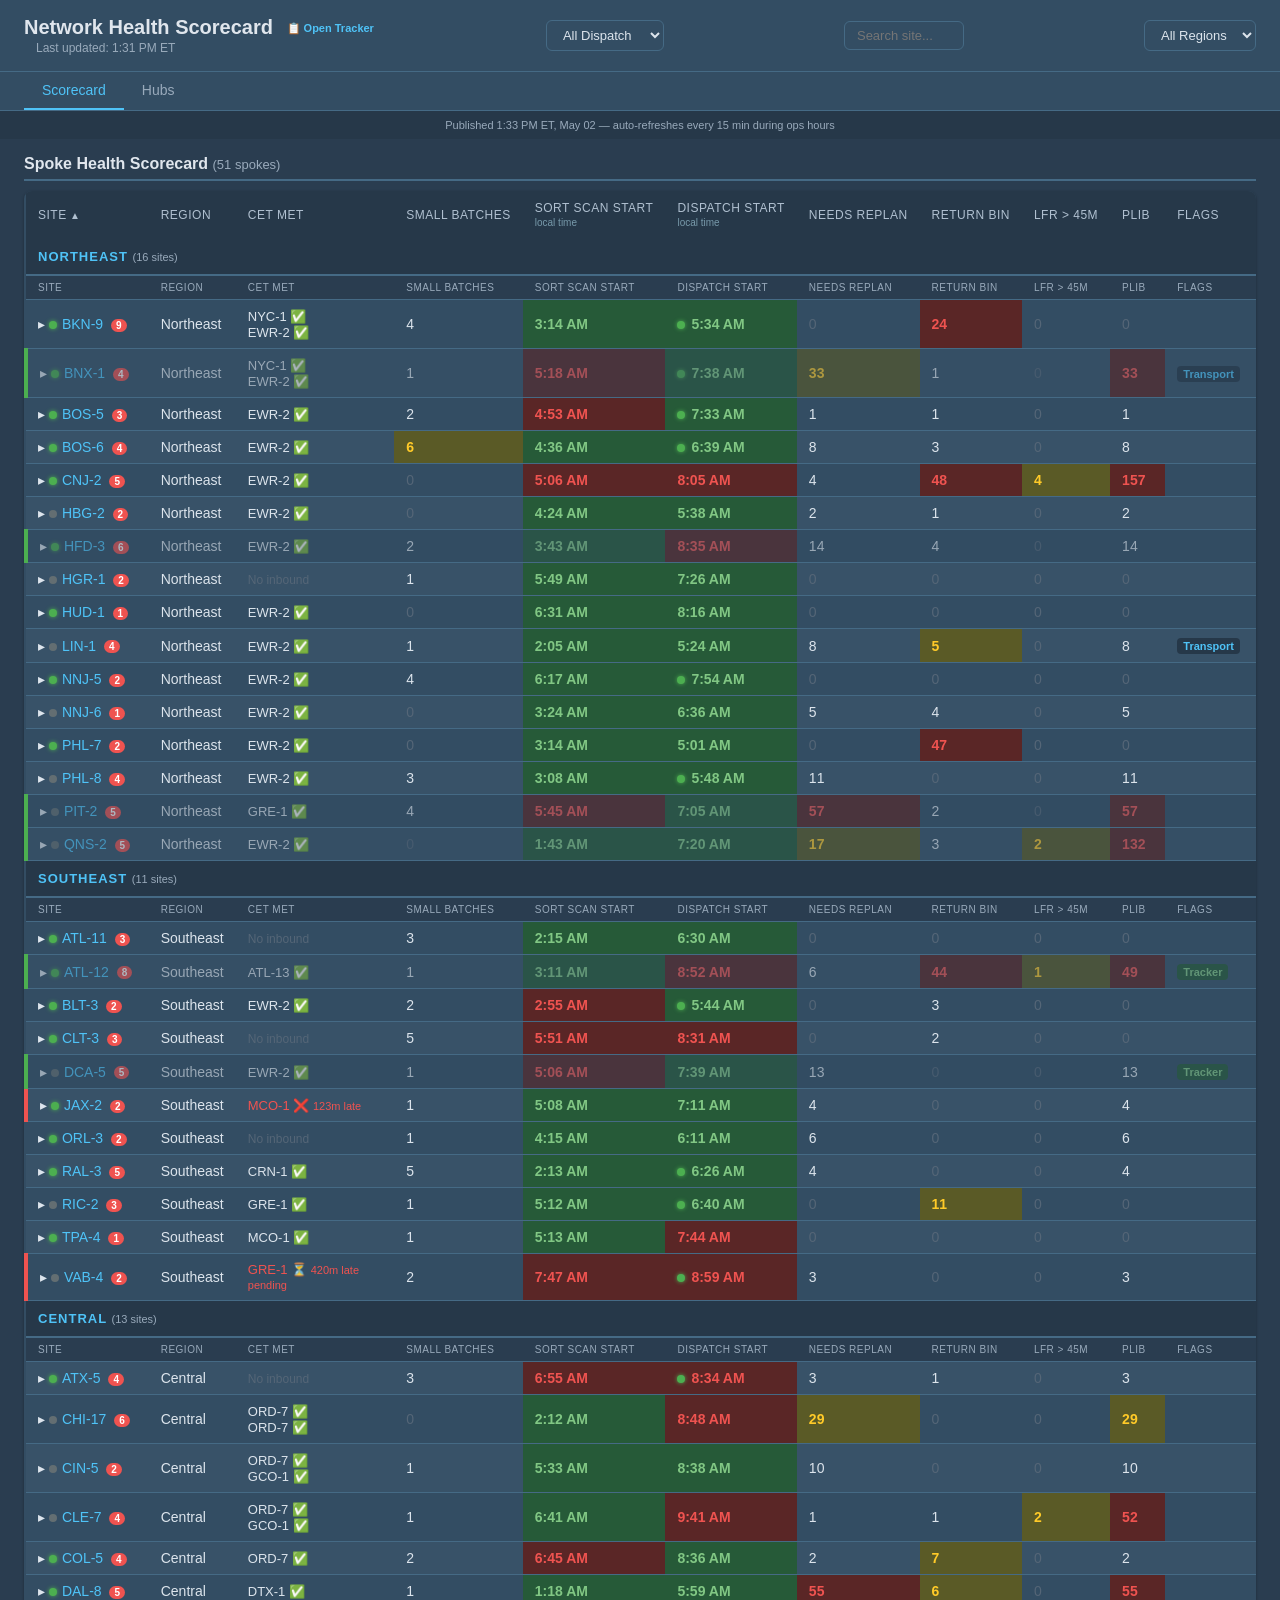
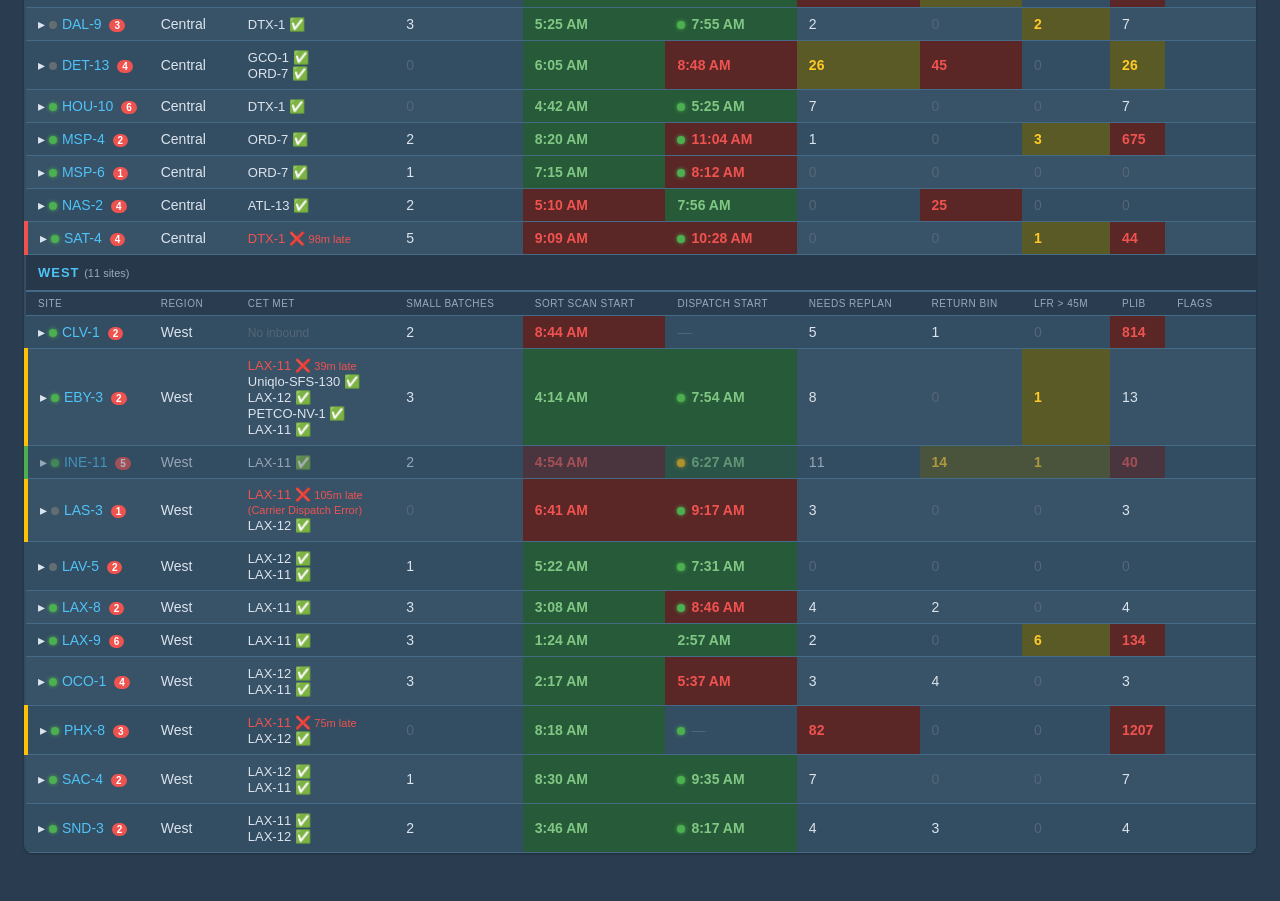
==== commit f3e3af59: "Scorecard update 1:33 PM ET" ====
--- a/index.html
+++ b/index.html
@@ -133,7 +133,7 @@
     <header>
         <div>
             <h1><a href="https://docs.google.com/spreadsheets/d/1cQH7gwBvAmZO8WiYNPbrCSnO8zxB0DUDhzaeMM5o-ZU/edit?gid=11136630#gid=11136630" target="_blank">Network Health Scorecard <span class="link-hint">📋 Open Tracker</span></a></h1>
-            <span class="meta">Last updated: 1:25 PM ET</span>
+            <span class="meta">Last updated: 1:31 PM ET</span>
         </div>
         <select id="dispatch-filter" onchange="renderTable()" style="margin-right:8px;">
             <option value="all">All Dispatch</option>
@@ -157,7 +157,7 @@
         <a href="index.html" class="tab active">Scorecard</a>
         <a href="hubs.html" class="tab">Hubs</a>
     </nav>
-    <div class="published">Published 1:26 PM ET, May 02 — auto-refreshes every 15 min during ops hours</div>
+    <div class="published">Published 1:33 PM ET, May 02 — auto-refreshes every 15 min during ops hours</div>
 
     <main>
         <section class="section">
@@ -220,7 +220,7 @@
 
     <script>
         const WEBHOOK_URL = 'https://script.google.com/a/macros/doordash.com/s/AKfycbw4vbemVuziIiTAXgVbvOFTJ_huWhk9L4d3dQdYaH5DydbH1Um0X0ubJEU4hP___y4grg/exec';
-        const DATA = [{"cet_met": 2, "cet_total": 2, "cet_trucks": [{"actual": "2:13 AM", "arrival_reason": "", "carrier": "CH Robinson", "cet": "5:00 AM", "met": true, "minutes_late": 0, "origin": "NYC-1", "shipment_id": "DLUKBLQN3D7Z39K", "status": "on_time"}, {"actual": "2:45 AM", "arrival_reason": "", "carrier": "CH Robinson", "cet": "4:00 AM", "met": true, "minutes_late": 0, "origin": "EWR-2", "shipment_id": "DL6ICBTHOYCPK78", "status": "on_time"}], "dispatch_active": true, "dispatch_diff": 7, "dispatch_start": "5:34 AM", "dispatch_start_avg": "5:27 AM", "dispatch_toggle": true, "flags": [], "has_active_runners": false, "lfr_over_45": 0, "needs_replan": 0, "plib": 0, "pod": "Northeast", "return_bin": 24, "scan_start": "3:14 AM", "scan_start_avg": "3:15 AM", "scan_start_diff": -1, "site": "BKN-9", "site_open": true, "small_batches": 4, "total_batches": 44}, {"cet_met": 2, "cet_total": 2, "cet_trucks": [{"actual": "2:50 AM", "arrival_reason": "", "carrier": "CH Robinson", "cet": "4:00 AM", "met": true, "minutes_late": 0, "origin": "NYC-1", "shipment_id": "DLRAY3B08EWQ2SP", "status": "on_time"}, {"actual": "1:51 AM", "arrival_reason": "", "carrier": "Warp", "cet": "3:00 AM", "met": true, "minutes_late": 0, "origin": "EWR-2", "shipment_id": "DL0UPG8FTNUXWGP", "status": "on_time"}], "dispatch_active": true, "dispatch_diff": 11, "dispatch_start": "7:38 AM", "dispatch_start_avg": "7:27 AM", "dispatch_toggle": true, "flags": [{"category": "Transport", "link": "https://doordash.enterprise.slack.com/archives/C07M6AR7PF1/p1777718756982769", "preview": "NYC-1 > LIN-1 > BNX-1 missing GPS timestamps again this morning"}], "has_active_runners": false, "lfr_over_45": 0, "needs_replan": 33, "plib": 33, "pod": "Northeast", "return_bin": 1, "scan_start": "5:18 AM", "scan_start_avg": "3:42 AM", "scan_start_diff": 96, "site": "BNX-1", "site_open": true, "small_batches": 1, "total_batches": 36}, {"cet_met": 1, "cet_total": 1, "cet_trucks": [{"actual": "2:39 AM", "arrival_reason": "", "carrier": "Warp", "cet": "4:00 AM", "met": true, "minutes_late": 0, "origin": "EWR-2", "shipment_id": "DLER9SJLTM7FA7M", "status": "on_time"}], "dispatch_active": true, "dispatch_diff": -41, "dispatch_start": "7:33 AM", "dispatch_start_avg": "8:14 AM", "dispatch_toggle": true, "flags": [], "has_active_runners": false, "lfr_over_45": 0, "needs_replan": 0, "plib": 0, "pod": "Northeast", "return_bin": 1, "scan_start": "4:53 AM", "scan_start_avg": "4:28 AM", "scan_start_diff": 25, "site": "BOS-5", "site_open": true, "small_batches": 2, "total_batches": 43}, {"cet_met": 1, "cet_total": 1, "cet_trucks": [{"actual": "2:45 AM", "arrival_reason": "", "carrier": "CH Robinson", "cet": "4:30 AM", "met": true, "minutes_late": 0, "origin": "EWR-2", "shipment_id": "DL3X267SUWFP7WR", "status": "on_time"}], "dispatch_active": true, "dispatch_diff": -91, "dispatch_start": "6:39 AM", "dispatch_start_avg": "8:10 AM", "dispatch_toggle": true, "flags": [], "has_active_runners": false, "lfr_over_45": 0, "needs_replan": 8, "plib": 8, "pod": "Northeast", "return_bin": 3, "scan_start": "4:36 AM", "scan_start_avg": "4:31 AM", "scan_start_diff": 5, "site": "BOS-6", "site_open": true, "small_batches": 6, "total_batches": 46}, {"cet_met": 1, "cet_total": 1, "cet_trucks": [{"actual": "9:49 PM", "arrival_reason": "", "carrier": "Bally", "cet": "5:00 AM", "met": true, "minutes_late": 0, "origin": "EWR-2", "shipment_id": "DLJAW5WAQ9RYL8E", "status": "on_time"}], "dispatch_active": false, "dispatch_diff": 22, "dispatch_start": "8:05 AM", "dispatch_start_avg": "7:43 AM", "dispatch_toggle": false, "flags": [], "has_active_runners": false, "lfr_over_45": 4, "needs_replan": 4, "plib": 157, "pod": "Northeast", "return_bin": 48, "scan_start": "5:06 AM", "scan_start_avg": "3:54 AM", "scan_start_diff": 72, "site": "CNJ-2", "site_open": true, "small_batches": 0, "total_batches": 39}, {"cet_met": 1, "cet_total": 1, "cet_trucks": [{"actual": "3:00 AM", "arrival_reason": "", "carrier": "CH Robinson", "cet": "4:00 AM", "met": true, "minutes_late": 0, "origin": "EWR-2", "shipment_id": "DL9VITM31ZGBLM4", "status": "on_time"}], "dispatch_active": false, "dispatch_diff": -93, "dispatch_start": "5:38 AM", "dispatch_start_avg": "7:11 AM", "dispatch_toggle": false, "flags": [], "has_active_runners": false, "lfr_over_45": 0, "needs_replan": 2, "plib": 2, "pod": "Northeast", "return_bin": 1, "scan_start": "4:24 AM", "scan_start_avg": "5:01 AM", "scan_start_diff": -37, "site": "HBG-2", "site_open": false, "small_batches": 0, "total_batches": 17}, {"cet_met": 1, "cet_total": 1, "cet_trucks": [{"actual": "12:49 AM", "arrival_reason": "", "carrier": "Warp", "cet": "2:30 AM", "met": true, "minutes_late": 0, "origin": "EWR-2", "shipment_id": "DLSXENYY2W5UXOW", "status": "on_time"}], "dispatch_active": false, "dispatch_diff": 38, "dispatch_start": "8:35 AM", "dispatch_start_avg": "7:57 AM", "dispatch_toggle": false, "flags": [], "has_active_runners": false, "lfr_over_45": 0, "needs_replan": 14, "plib": 14, "pod": "Northeast", "return_bin": 4, "scan_start": "3:43 AM", "scan_start_avg": "3:38 AM", "scan_start_diff": 5, "site": "HFD-3", "site_open": true, "small_batches": 2, "total_batches": 39}, {"cet_met": 0, "cet_total": 0, "cet_trucks": [], "dispatch_active": false, "dispatch_diff": -14, "dispatch_start": "7:26 AM", "dispatch_start_avg": "7:40 AM", "dispatch_toggle": false, "flags": [], "has_active_runners": false, "lfr_over_45": 0, "needs_replan": 0, "plib": 0, "pod": "Northeast", "return_bin": 0, "scan_start": "5:49 AM", "scan_start_avg": "5:57 AM", "scan_start_diff": -8, "site": "HGR-1", "site_open": false, "small_batches": 1, "total_batches": 16}, {"cet_met": 1, "cet_total": 1, "cet_trucks": [{"actual": "2:11 AM", "arrival_reason": "", "carrier": "Omni Logistics", "cet": "4:00 AM", "met": true, "minutes_late": 0, "origin": "EWR-2", "shipment_id": "DL2A36FBX4QQCCC", "status": "on_time"}], "dispatch_active": false, "dispatch_diff": 15, "dispatch_start": "8:16 AM", "dispatch_start_avg": "8:01 AM", "dispatch_toggle": false, "flags": [], "has_active_runners": false, "lfr_over_45": 0, "needs_replan": 0, "plib": 0, "pod": "Northeast", "return_bin": 0, "scan_start": "6:31 AM", "scan_start_avg": "6:21 AM", "scan_start_diff": 10, "site": "HUD-1", "site_open": true, "small_batches": 0, "total_batches": 12}, {"cet_met": 1, "cet_total": 1, "cet_trucks": [{"actual": "11:31 PM", "arrival_reason": "", "carrier": "CH Robinson", "cet": "3:00 AM", "met": true, "minutes_late": 0, "origin": "EWR-2", "shipment_id": "DLAI1OAI4F8QQOM", "status": "on_time"}], "dispatch_active": false, "dispatch_diff": -42, "dispatch_start": "5:24 AM", "dispatch_start_avg": "6:06 AM", "dispatch_toggle": false, "flags": [{"category": "Transport", "link": "https://doordash.enterprise.slack.com/archives/C07M6AR7PF1/p1777718756982769", "preview": "NYC-1 > LIN-1 > BNX-1 missing GPS timestamps again this morning"}], "has_active_runners": false, "lfr_over_45": 0, "needs_replan": 8, "plib": 8, "pod": "Northeast", "return_bin": 5, "scan_start": "2:05 AM", "scan_start_avg": "2:07 AM", "scan_start_diff": -2, "site": "LIN-1", "site_open": false, "small_batches": 1, "total_batches": 64}, {"cet_met": 1, "cet_total": 1, "cet_trucks": [{"actual": "10:51 PM", "arrival_reason": "", "carrier": "Bally", "cet": "12:30 AM", "met": true, "minutes_late": 0, "origin": "EWR-2", "shipment_id": "DLVLB957D5V6QK0", "status": "on_time"}], "dispatch_active": true, "dispatch_diff": -22, "dispatch_start": "7:54 AM", "dispatch_start_avg": "8:16 AM", "dispatch_toggle": true, "flags": [], "has_active_runners": false, "lfr_over_45": 0, "needs_replan": 0, "plib": 0, "pod": "Northeast", "return_bin": 0, "scan_start": "6:17 AM", "scan_start_avg": "6:22 AM", "scan_start_diff": -5, "site": "NNJ-5", "site_open": true, "small_batches": 4, "total_batches": 37}, {"cet_met": 1, "cet_total": 1, "cet_trucks": [{"actual": "10:30 PM", "arrival_reason": "", "carrier": "Bally", "cet": "1:30 AM", "met": true, "minutes_late": 0, "origin": "EWR-2", "shipment_id": "DLM3BGJIHXYY4NU", "status": "on_time"}], "dispatch_active": false, "dispatch_diff": -74, "dispatch_start": "6:36 AM", "dispatch_start_avg": "7:50 AM", "dispatch_toggle": false, "flags": [], "has_active_runners": false, "lfr_over_45": 0, "needs_replan": 5, "plib": 5, "pod": "Northeast", "return_bin": 4, "scan_start": "3:24 AM", "scan_start_avg": "3:21 AM", "scan_start_diff": 3, "site": "NNJ-6", "site_open": false, "small_batches": 0, "total_batches": 20}, {"cet_met": 1, "cet_total": 1, "cet_trucks": [{"actual": "1:22 AM", "arrival_reason": "Traffic", "carrier": "Omni Logistics", "cet": "3:00 AM", "met": true, "minutes_late": 0, "origin": "EWR-2", "shipment_id": "DLOKN6MI5GNXER3", "status": "on_time"}], "dispatch_active": false, "dispatch_diff": -53, "dispatch_start": "5:01 AM", "dispatch_start_avg": "5:54 AM", "dispatch_toggle": false, "flags": [], "has_active_runners": false, "lfr_over_45": 0, "needs_replan": 0, "plib": 0, "pod": "Northeast", "return_bin": 47, "scan_start": "3:14 AM", "scan_start_avg": "3:21 AM", "scan_start_diff": -7, "site": "PHL-7", "site_open": true, "small_batches": 0, "total_batches": 22}, {"cet_met": 1, "cet_total": 1, "cet_trucks": [{"actual": "1:23 AM", "arrival_reason": "", "carrier": "Omni Logistics", "cet": "4:00 AM", "met": true, "minutes_late": 0, "origin": "EWR-2", "shipment_id": "DLVD38GTQQYJHGO", "status": "on_time"}], "dispatch_active": true, "dispatch_diff": -40, "dispatch_start": "5:48 AM", "dispatch_start_avg": "6:28 AM", "dispatch_toggle": true, "flags": [], "has_active_runners": false, "lfr_over_45": 0, "needs_replan": 11, "plib": 11, "pod": "Northeast", "return_bin": 0, "scan_start": "3:08 AM", "scan_start_avg": "3:04 AM", "scan_start_diff": 4, "site": "PHL-8", "site_open": false, "small_batches": 3, "total_batches": 42}, {"cet_met": 1, "cet_total": 1, "cet_trucks": [{"actual": "4:52 AM", "arrival_reason": "", "carrier": "Staples", "cet": "5:00 AM", "met": true, "minutes_late": 0, "origin": "GRE-1", "shipment_id": "DL7ZJUVXQUO03LM", "status": "on_time"}], "dispatch_active": false, "dispatch_diff": -13, "dispatch_start": "7:05 AM", "dispatch_start_avg": "7:18 AM", "dispatch_toggle": false, "flags": [], "has_active_runners": false, "lfr_over_45": 0, "needs_replan": 57, "plib": 57, "pod": "Northeast", "return_bin": 2, "scan_start": "5:45 AM", "scan_start_avg": "4:52 AM", "scan_start_diff": 53, "site": "PIT-2", "site_open": false, "small_batches": 4, "total_batches": 34}, {"cet_met": 1, "cet_total": 1, "cet_trucks": [{"actual": "9:40 PM", "arrival_reason": "", "carrier": "CH Robinson", "cet": "3:00 AM", "met": true, "minutes_late": 0, "origin": "EWR-2", "shipment_id": "DLMG0Q4O20KC4S3", "status": "on_time"}], "dispatch_active": false, "dispatch_diff": -36, "dispatch_start": "7:20 AM", "dispatch_start_avg": "7:56 AM", "dispatch_toggle": false, "flags": [], "has_active_runners": false, "lfr_over_45": 2, "needs_replan": 17, "plib": 132, "pod": "Northeast", "return_bin": 3, "scan_start": "1:43 AM", "scan_start_avg": "3:04 AM", "scan_start_diff": -81, "site": "QNS-2", "site_open": false, "small_batches": 0, "total_batches": 37}, {"cet_met": 0, "cet_total": 0, "cet_trucks": [], "dispatch_active": false, "dispatch_diff": 14, "dispatch_start": "6:30 AM", "dispatch_start_avg": "6:16 AM", "dispatch_toggle": false, "flags": [], "has_active_runners": false, "lfr_over_45": 0, "needs_replan": 0, "plib": 0, "pod": "Southeast", "return_bin": 0, "scan_start": "2:15 AM", "scan_start_avg": "2:10 AM", "scan_start_diff": 5, "site": "ATL-11", "site_open": true, "small_batches": 3, "total_batches": 32}, {"cet_met": 1, "cet_total": 1, "cet_trucks": [{"actual": "1:43 AM", "arrival_reason": "", "carrier": "Staples", "cet": "2:00 AM", "met": true, "minutes_late": 0, "origin": "ATL-13", "shipment_id": "DLPVHG6T4B6IPX4", "status": "on_time"}], "dispatch_active": false, "dispatch_diff": 25, "dispatch_start": "8:52 AM", "dispatch_start_avg": "8:27 AM", "dispatch_toggle": false, "flags": [{"category": "Tracker", "link": "https://docs.google.com/spreadsheets/d/1BTL59TYgUiowK6feXIcXzOsDiVz20so-l89VP2zH6Ug/edit#gid=1233423933", "preview": "Escalation: ATL-12 Proactive Replan (181 parcels)"}], "has_active_runners": false, "lfr_over_45": 1, "needs_replan": 6, "plib": 49, "pod": "Southeast", "return_bin": 44, "scan_start": "3:11 AM", "scan_start_avg": "3:08 AM", "scan_start_diff": 3, "site": "ATL-12", "site_open": true, "small_batches": 1, "total_batches": 90}, {"cet_met": 1, "cet_total": 1, "cet_trucks": [{"actual": "1:09 AM", "arrival_reason": "", "carrier": "Warp", "cet": "4:00 AM", "met": true, "minutes_late": 0, "origin": "EWR-2", "shipment_id": "DLFJ3YGUEXYPGVQ", "status": "on_time"}], "dispatch_active": true, "dispatch_diff": -33, "dispatch_start": "5:44 AM", "dispatch_start_avg": "6:17 AM", "dispatch_toggle": true, "flags": [], "has_active_runners": false, "lfr_over_45": 0, "needs_replan": 0, "plib": 0, "pod": "Southeast", "return_bin": 3, "scan_start": "2:55 AM", "scan_start_avg": "2:38 AM", "scan_start_diff": 17, "site": "BLT-3", "site_open": true, "small_batches": 2, "total_batches": 42}, {"cet_met": 0, "cet_total": 0, "cet_trucks": [], "dispatch_active": false, "dispatch_diff": 60, "dispatch_start": "8:31 AM", "dispatch_start_avg": "7:31 AM", "dispatch_toggle": false, "flags": [], "has_active_runners": false, "lfr_over_45": 0, "needs_replan": 0, "plib": 0, "pod": "Southeast", "return_bin": 2, "scan_start": "5:51 AM", "scan_start_avg": "5:35 AM", "scan_start_diff": 16, "site": "CLT-3", "site_open": true, "small_batches": 5, "total_batches": 41}, {"cet_met": 1, "cet_total": 1, "cet_trucks": [{"actual": "1:19 AM", "arrival_reason": "", "carrier": "Warp", "cet": "4:00 AM", "met": true, "minutes_late": 0, "origin": "EWR-2", "shipment_id": "DL6R85IHX06FH9H", "status": "on_time"}], "dispatch_active": false, "dispatch_diff": -44, "dispatch_start": "7:39 AM", "dispatch_start_avg": "8:23 AM", "dispatch_toggle": false, "flags": [{"category": "Tracker", "link": "https://docs.google.com/spreadsheets/d/1BTL59TYgUiowK6feXIcXzOsDiVz20so-l89VP2zH6Ug/edit#gid=1233423933", "preview": "Escalation: DCA-5 Proactive Replan (21 parcels)"}], "has_active_runners": false, "lfr_over_45": 0, "needs_replan": 13, "plib": 13, "pod": "Southeast", "return_bin": 0, "scan_start": "5:06 AM", "scan_start_avg": "4:21 AM", "scan_start_diff": 45, "site": "DCA-5", "site_open": false, "small_batches": 1, "total_batches": 89}, {"cet_met": 0, "cet_total": 1, "cet_trucks": [{"actual": "7:03 AM", "arrival_reason": "", "carrier": "Staples", "cet": "5:00 AM", "met": false, "minutes_late": 123, "origin": "MCO-1", "shipment_id": "DLARV4YLRDHM1BD", "status": "late"}], "dispatch_active": false, "dispatch_diff": -55, "dispatch_start": "7:11 AM", "dispatch_start_avg": "8:06 AM", "dispatch_toggle": false, "flags": [], "has_active_runners": false, "lfr_over_45": 0, "needs_replan": 4, "plib": 4, "pod": "Southeast", "return_bin": 0, "scan_start": "5:08 AM", "scan_start_avg": "6:29 AM", "scan_start_diff": -81, "site": "JAX-2", "site_open": true, "small_batches": 1, "total_batches": 15}, {"cet_met": 0, "cet_total": 0, "cet_trucks": [], "dispatch_active": false, "dispatch_diff": 4, "dispatch_start": "6:11 AM", "dispatch_start_avg": "6:07 AM", "dispatch_toggle": false, "flags": [], "has_active_runners": false, "lfr_over_45": 0, "needs_replan": 6, "plib": 6, "pod": "Southeast", "return_bin": 0, "scan_start": "4:15 AM", "scan_start_avg": "4:15 AM", "scan_start_diff": 0, "site": "ORL-3", "site_open": true, "small_batches": 1, "total_batches": 21}, {"cet_met": 1, "cet_total": 1, "cet_trucks": [{"actual": "1:17 AM", "arrival_reason": "", "carrier": "Staples", "cet": "3:00 AM", "met": true, "minutes_late": 0, "origin": "CRN-1", "shipment_id": "DLJOMPC8CE3CPL2", "status": "on_time"}], "dispatch_active": true, "dispatch_diff": -6, "dispatch_start": "6:26 AM", "dispatch_start_avg": "6:32 AM", "dispatch_toggle": true, "flags": [], "has_active_runners": false, "lfr_over_45": 0, "needs_replan": 4, "plib": 4, "pod": "Southeast", "return_bin": 0, "scan_start": "2:13 AM", "scan_start_avg": "3:12 AM", "scan_start_diff": -59, "site": "RAL-3", "site_open": true, "small_batches": 5, "total_batches": 38}, {"cet_met": 1, "cet_total": 1, "cet_trucks": [{"actual": "3:59 AM", "arrival_reason": "", "carrier": "Staples", "cet": "4:30 AM", "met": true, "minutes_late": 0, "origin": "GRE-1", "shipment_id": "DLSH9EA7VXTOL7X", "status": "on_time"}], "dispatch_active": true, "dispatch_diff": -30, "dispatch_start": "6:40 AM", "dispatch_start_avg": "7:10 AM", "dispatch_toggle": true, "flags": [], "has_active_runners": false, "lfr_over_45": 0, "needs_replan": 0, "plib": 0, "pod": "Southeast", "return_bin": 11, "scan_start": "5:12 AM", "scan_start_avg": "5:06 AM", "scan_start_diff": 6, "site": "RIC-2", "site_open": false, "small_batches": 1, "total_batches": 18}, {"cet_met": 1, "cet_total": 1, "cet_trucks": [{"actual": "3:25 AM", "arrival_reason": "", "carrier": "Staples", "cet": "4:30 AM", "met": true, "minutes_late": 0, "origin": "MCO-1", "shipment_id": "DLG0L4KGHK31RBS", "status": "on_time"}], "dispatch_active": false, "dispatch_diff": 31, "dispatch_start": "7:44 AM", "dispatch_start_avg": "7:13 AM", "dispatch_toggle": false, "flags": [], "has_active_runners": false, "lfr_over_45": 0, "needs_replan": 0, "plib": 0, "pod": "Southeast", "return_bin": 0, "scan_start": "5:13 AM", "scan_start_avg": "4:59 AM", "scan_start_diff": 14, "site": "TPA-4", "site_open": true, "small_batches": 1, "total_batches": 20}, {"cet_met": 0, "cet_total": 1, "cet_trucks": [{"actual": "", "arrival_reason": "", "carrier": "Staples", "cet": "6:30 AM", "met": false, "minutes_late": 413, "origin": "GRE-1", "shipment_id": "DL0O1GE1SY9GG86", "status": "pending_late"}], "dispatch_active": true, "dispatch_diff": 22, "dispatch_start": "8:59 AM", "dispatch_start_avg": "8:37 AM", "dispatch_toggle": true, "flags": [], "has_active_runners": false, "lfr_over_45": 0, "needs_replan": 3, "plib": 3, "pod": "Southeast", "return_bin": 0, "scan_start": "7:47 AM", "scan_start_avg": "6:56 AM", "scan_start_diff": 51, "site": "VAB-4", "site_open": false, "small_batches": 2, "total_batches": 16}, {"cet_met": 0, "cet_total": 0, "cet_trucks": [], "dispatch_active": true, "dispatch_diff": 100, "dispatch_start": "8:34 AM", "dispatch_start_avg": "6:54 AM", "dispatch_toggle": true, "flags": [], "has_active_runners": true, "lfr_over_45": 0, "needs_replan": 3, "plib": 3, "pod": "Central", "return_bin": 1, "scan_start": "6:55 AM", "scan_start_avg": "4:36 AM", "scan_start_diff": 139, "site": "ATX-5", "site_open": true, "small_batches": 3, "total_batches": 27}, {"cet_met": 2, "cet_total": 2, "cet_trucks": [{"actual": "12:34 AM", "arrival_reason": "", "carrier": "Warp", "cet": "3:00 AM", "met": true, "minutes_late": 0, "origin": "ORD-7", "shipment_id": "DLYN13U7HUH2R5N", "status": "on_time"}, {"actual": "12:47 AM", "arrival_reason": "Mechanical Failure", "carrier": "Warp", "cet": "3:00 AM", "met": true, "minutes_late": 0, "origin": "ORD-7", "shipment_id": "DL8CZTMBQVB63WD", "status": "on_time"}], "dispatch_active": false, "dispatch_diff": 35, "dispatch_start": "8:48 AM", "dispatch_start_avg": "8:13 AM", "dispatch_toggle": false, "flags": [], "has_active_runners": false, "lfr_over_45": 0, "needs_replan": 29, "plib": 29, "pod": "Central", "return_bin": 0, "scan_start": "2:12 AM", "scan_start_avg": "2:02 AM", "scan_start_diff": 10, "site": "CHI-17", "site_open": false, "small_batches": 0, "total_batches": 127}, {"cet_met": 2, "cet_total": 2, "cet_trucks": [{"actual": "4:12 AM", "arrival_reason": "", "carrier": "Bally", "cet": "6:00 AM", "met": true, "minutes_late": 0, "origin": "ORD-7", "shipment_id": "DLJEYVXFMOES4LN", "status": "on_time"}, {"actual": "6:00 AM", "arrival_reason": "", "carrier": "Staples", "cet": "6:00 AM", "met": true, "minutes_late": 0, "origin": "GCO-1", "shipment_id": "DL851PCV1GHWTU2", "status": "on_time"}], "dispatch_active": false, "dispatch_diff": -9, "dispatch_start": "8:38 AM", "dispatch_start_avg": "8:47 AM", "dispatch_toggle": false, "flags": [], "has_active_runners": false, "lfr_over_45": 0, "needs_replan": 10, "plib": 10, "pod": "Central", "return_bin": 0, "scan_start": "5:33 AM", "scan_start_avg": "5:32 AM", "scan_start_diff": 1, "site": "CIN-5", "site_open": false, "small_batches": 1, "total_batches": 35}, {"cet_met": 2, "cet_total": 2, "cet_trucks": [{"actual": "4:40 AM", "arrival_reason": "", "carrier": "Warp", "cet": "6:00 AM", "met": true, "minutes_late": 0, "origin": "ORD-7", "shipment_id": "DLRSWJ7BIMTU36S", "status": "on_time"}, {"actual": "4:54 AM", "arrival_reason": "", "carrier": "Staples", "cet": "6:00 AM", "met": true, "minutes_late": 0, "origin": "GCO-1", "shipment_id": "DLK1FLYFK6Y9FBQ", "status": "on_time"}], "dispatch_active": false, "dispatch_diff": 31, "dispatch_start": "9:41 AM", "dispatch_start_avg": "9:10 AM", "dispatch_toggle": false, "flags": [], "has_active_runners": false, "lfr_over_45": 2, "needs_replan": 1, "plib": 52, "pod": "Central", "return_bin": 1, "scan_start": "6:41 AM", "scan_start_avg": "6:56 AM", "scan_start_diff": -15, "site": "CLE-7", "site_open": false, "small_batches": 1, "total_batches": 31}, {"cet_met": 1, "cet_total": 1, "cet_trucks": [{"actual": "5:22 AM", "arrival_reason": "", "carrier": "Warp", "cet": "6:30 AM", "met": true, "minutes_late": 0, "origin": "ORD-7", "shipment_id": "DLN2R6XR4MC6KAP", "status": "on_time"}], "dispatch_active": false, "dispatch_diff": -3, "dispatch_start": "8:36 AM", "dispatch_start_avg": "8:39 AM", "dispatch_toggle": false, "flags": [], "has_active_runners": false, "lfr_over_45": 0, "needs_replan": 2, "plib": 2, "pod": "Central", "return_bin": 7, "scan_start": "6:45 AM", "scan_start_avg": "6:26 AM", "scan_start_diff": 19, "site": "COL-5", "site_open": true, "small_batches": 2, "total_batches": 20}, {"cet_met": 1, "cet_total": 1, "cet_trucks": [{"actual": "1:59 AM", "arrival_reason": "", "carrier": "Warp", "cet": "2:30 AM", "met": true, "minutes_late": 0, "origin": "DTX-1", "shipment_id": "DL8FVV7TS61ID0A", "status": "on_time"}], "dispatch_active": false, "dispatch_diff": 12, "dispatch_start": "5:59 AM", "dispatch_start_avg": "5:47 AM", "dispatch_toggle": false, "flags": [], "has_active_runners": false, "lfr_over_45": 0, "needs_replan": 55, "plib": 55, "pod": "Central", "return_bin": 6, "scan_start": "1:18 AM", "scan_start_avg": "1:31 AM", "scan_start_diff": -13, "site": "DAL-8", "site_open": true, "small_batches": 1, "total_batches": 33}, {"cet_met": 1, "cet_total": 1, "cet_trucks": [{"actual": "12:32 AM", "arrival_reason": "", "carrier": "Bally", "cet": "2:00 AM", "met": true, "minutes_late": 0, "origin": "DTX-1", "shipment_id": "DLUGTD3OX4F0OB4", "status": "on_time"}], "dispatch_active": true, "dispatch_diff": -23, "dispatch_start": "7:55 AM", "dispatch_start_avg": "8:18 AM", "dispatch_toggle": true, "flags": [], "has_active_runners": false, "lfr_over_45": 2, "needs_replan": 2, "plib": 7, "pod": "Central", "return_bin": 0, "scan_start": "5:25 AM", "scan_start_avg": "5:31 AM", "scan_start_diff": -6, "site": "DAL-9", "site_open": false, "small_batches": 3, "total_batches": 31}, {"cet_met": 2, "cet_total": 2, "cet_trucks": [{"actual": "3:40 AM", "arrival_reason": "", "carrier": "Staples", "cet": "4:00 AM", "met": true, "minutes_late": 0, "origin": "GCO-1", "shipment_id": "DLM2YHY0WLTUKOU", "status": "on_time"}, {"actual": "5:09 AM", "arrival_reason": "", "carrier": "Omni Logistics", "cet": "5:30 AM", "met": true, "minutes_late": 0, "origin": "ORD-7", "shipment_id": "DLIEUUWYQLFSXQ7", "status": "on_time"}], "dispatch_active": false, "dispatch_diff": 30, "dispatch_start": "8:48 AM", "dispatch_start_avg": "8:18 AM", "dispatch_toggle": false, "flags": [], "has_active_runners": false, "lfr_over_45": 0, "needs_replan": 26, "plib": 26, "pod": "Central", "return_bin": 45, "scan_start": "6:05 AM", "scan_start_avg": "6:00 AM", "scan_start_diff": 5, "site": "DET-13", "site_open": false, "small_batches": 0, "total_batches": 64}, {"cet_met": 1, "cet_total": 1, "cet_trucks": [{"actual": "4:43 AM", "arrival_reason": "", "carrier": "Warp", "cet": "5:30 AM", "met": true, "minutes_late": 0, "origin": "DTX-1", "shipment_id": "DLFX1980XFEDA5V", "status": "on_time"}], "dispatch_active": true, "dispatch_diff": -121, "dispatch_start": "5:25 AM", "dispatch_start_avg": "7:26 AM", "dispatch_toggle": true, "flags": [], "has_active_runners": false, "lfr_over_45": 0, "needs_replan": 7, "plib": 7, "pod": "Central", "return_bin": 0, "scan_start": "4:42 AM", "scan_start_avg": "4:40 AM", "scan_start_diff": 2, "site": "HOU-10", "site_open": true, "small_batches": 0, "total_batches": 81}, {"cet_met": 1, "cet_total": 1, "cet_trucks": [{"actual": "5:10 AM", "arrival_reason": "", "carrier": "Warp", "cet": "8:00 AM", "met": true, "minutes_late": 0, "origin": "ORD-7", "shipment_id": "DLSOKEVLXPBCLQI", "status": "on_time"}], "dispatch_active": true, "dispatch_diff": 35, "dispatch_start": "11:04 AM", "dispatch_start_avg": "10:29 AM", "dispatch_toggle": true, "flags": [], "has_active_runners": true, "lfr_over_45": 4, "needs_replan": 1, "plib": 867, "pod": "Central", "return_bin": 0, "scan_start": "8:20 AM", "scan_start_avg": "8:07 AM", "scan_start_diff": 13, "site": "MSP-4", "site_open": true, "small_batches": 2, "total_batches": 42}, {"cet_met": 1, "cet_total": 1, "cet_trucks": [{"actual": "6:06 AM", "arrival_reason": "", "carrier": "CH Robinson", "cet": "8:00 AM", "met": true, "minutes_late": 0, "origin": "ORD-7", "shipment_id": "DLU6SF3A9EET9SC", "status": "on_time"}], "dispatch_active": true, "dispatch_diff": 16, "dispatch_start": "8:12 AM", "dispatch_start_avg": "7:56 AM", "dispatch_toggle": true, "flags": [], "has_active_runners": false, "lfr_over_45": 0, "needs_replan": 0, "plib": 0, "pod": "Central", "return_bin": 0, "scan_start": "7:15 AM", "scan_start_avg": "7:02 AM", "scan_start_diff": 13, "site": "MSP-6", "site_open": true, "small_batches": 1, "total_batches": 10}, {"cet_met": 1, "cet_total": 1, "cet_trucks": [{"actual": "5:00 AM", "arrival_reason": "", "carrier": "Staples", "cet": "5:30 AM", "met": true, "minutes_late": 0, "origin": "ATL-13", "shipment_id": "DLU2K8XBGQRMG2R", "status": "on_time"}], "dispatch_active": false, "dispatch_diff": -1, "dispatch_start": "7:56 AM", "dispatch_start_avg": "7:57 AM", "dispatch_toggle": false, "flags": [], "has_active_runners": false, "lfr_over_45": 0, "needs_replan": 0, "plib": 0, "pod": "Central", "return_bin": 25, "scan_start": "5:10 AM", "scan_start_avg": "4:51 AM", "scan_start_diff": 19, "site": "NAS-2", "site_open": true, "small_batches": 2, "total_batches": 31}, {"cet_met": 0, "cet_total": 1, "cet_trucks": [{"actual": "10:08 AM", "arrival_reason": "", "carrier": "Warp", "cet": "8:30 AM", "met": false, "minutes_late": 98, "origin": "DTX-1", "shipment_id": "DL9OBZR8VJO3KVD", "status": "late"}], "dispatch_active": true, "dispatch_diff": 72, "dispatch_start": "10:28 AM", "dispatch_start_avg": "9:16 AM", "dispatch_toggle": true, "flags": [], "has_active_runners": true, "lfr_over_45": 1, "needs_replan": 0, "plib": 44, "pod": "Central", "return_bin": 0, "scan_start": "9:09 AM", "scan_start_avg": "8:08 AM", "scan_start_diff": 61, "site": "SAT-4", "site_open": true, "small_batches": 5, "total_batches": 24}, {"cet_met": 0, "cet_total": 0, "cet_trucks": [], "dispatch_active": false, "dispatch_diff": 0, "dispatch_start": "", "dispatch_start_avg": "10:04 AM", "dispatch_toggle": false, "flags": [], "has_active_runners": false, "lfr_over_45": 0, "needs_replan": 5, "plib": 814, "pod": "West", "return_bin": 1, "scan_start": "8:44 AM", "scan_start_avg": "8:04 AM", "scan_start_diff": 40, "site": "CLV-1", "site_open": true, "small_batches": 2, "total_batches": 20}, {"cet_met": 4, "cet_total": 5, "cet_trucks": [{"actual": "10:09 AM", "arrival_reason": "", "carrier": "Bally", "cet": "9:30 AM", "met": false, "minutes_late": 39, "origin": "LAX-11", "shipment_id": "DLXYKGTR0NI3XKN", "status": "late"}, {"actual": "", "arrival_reason": "", "carrier": "Warp", "cet": "10:00 PM", "met": true, "minutes_late": 0, "origin": "Uniqlo-SFS-130", "shipment_id": "DLT228QO5DT69HB", "status": "pending_ok"}, {"actual": "6:59 AM", "arrival_reason": "", "carrier": "Warp", "cet": "9:30 AM", "met": true, "minutes_late": 0, "origin": "LAX-12", "shipment_id": "DLSL9GKN3UZCF5W", "status": "on_time"}, {"actual": "", "arrival_reason": "", "carrier": "CH Robinson", "cet": "2:00 AM", "met": true, "minutes_late": 0, "origin": "PETCO-NV-1", "shipment_id": "DLHXCS11MJCZPOT", "status": "pending_ok"}, {"actual": "7:02 AM", "arrival_reason": "", "carrier": "Bally", "cet": "9:30 AM", "met": true, "minutes_late": 0, "origin": "LAX-11", "shipment_id": "DLHE2OFTRS1D753", "status": "on_time"}], "dispatch_active": true, "dispatch_diff": -38, "dispatch_start": "7:54 AM", "dispatch_start_avg": "8:32 AM", "dispatch_toggle": true, "flags": [], "has_active_runners": true, "lfr_over_45": 2, "needs_replan": 8, "plib": 52, "pod": "West", "return_bin": 0, "scan_start": "4:14 AM", "scan_start_avg": "4:05 AM", "scan_start_diff": 9, "site": "EBY-3", "site_open": true, "small_batches": 3, "total_batches": 63}, {"cet_met": 1, "cet_total": 1, "cet_trucks": [{"actual": "2:43 AM", "arrival_reason": "", "carrier": "CH Robinson", "cet": "4:00 AM", "met": true, "minutes_late": 0, "origin": "LAX-11", "shipment_id": "DLFAAF9S9MZE792", "status": "on_time"}], "dispatch_active": true, "dispatch_diff": -46, "dispatch_start": "6:27 AM", "dispatch_start_avg": "7:13 AM", "dispatch_toggle": false, "flags": [], "has_active_runners": true, "lfr_over_45": 1, "needs_replan": 11, "plib": 40, "pod": "West", "return_bin": 14, "scan_start": "4:54 AM", "scan_start_avg": "3:49 AM", "scan_start_diff": 65, "site": "INE-11", "site_open": true, "small_batches": 2, "total_batches": 51}, {"cet_met": 1, "cet_total": 2, "cet_trucks": [{"actual": "11:15 AM", "arrival_reason": "Carrier Dispatch Error", "carrier": "Warp", "cet": "9:30 AM", "met": false, "minutes_late": 105, "origin": "LAX-11", "shipment_id": "DLRECBROH8XWRIY", "status": "late"}, {"actual": "8:12 AM", "arrival_reason": "", "carrier": "Warp", "cet": "9:30 AM", "met": true, "minutes_late": 0, "origin": "LAX-12", "shipment_id": "DL9BFQAS5UFMSQ6", "status": "on_time"}], "dispatch_active": true, "dispatch_diff": 49, "dispatch_start": "9:17 AM", "dispatch_start_avg": "8:28 AM", "dispatch_toggle": true, "flags": [], "has_active_runners": true, "lfr_over_45": 0, "needs_replan": 3, "plib": 3, "pod": "West", "return_bin": 0, "scan_start": "6:41 AM", "scan_start_avg": "6:16 AM", "scan_start_diff": 25, "site": "LAS-3", "site_open": false, "small_batches": 0, "total_batches": 17}, {"cet_met": 2, "cet_total": 2, "cet_trucks": [{"actual": "8:22 AM", "arrival_reason": "", "carrier": "Warp", "cet": "8:00 AM", "met": true, "minutes_late": 0, "origin": "LAX-12", "shipment_id": "DLTWU45UI646NHA", "status": "on_time"}, {"actual": "8:09 AM", "arrival_reason": "", "carrier": "CH Robinson", "cet": "8:00 AM", "met": true, "minutes_late": 0, "origin": "LAX-11", "shipment_id": "DLGLBKIO9MSB3M7", "status": "on_time"}], "dispatch_active": true, "dispatch_diff": 2, "dispatch_start": "7:31 AM", "dispatch_start_avg": "7:29 AM", "dispatch_toggle": true, "flags": [], "has_active_runners": true, "lfr_over_45": 0, "needs_replan": 0, "plib": 0, "pod": "West", "return_bin": 0, "scan_start": "5:22 AM", "scan_start_avg": "5:32 AM", "scan_start_diff": -10, "site": "LAV-5", "site_open": false, "small_batches": 1, "total_batches": 10}, {"cet_met": 1, "cet_total": 1, "cet_trucks": [{"actual": "2:49 AM", "arrival_reason": "", "carrier": "Warp", "cet": "5:00 AM", "met": true, "minutes_late": 0, "origin": "LAX-11", "shipment_id": "DLOUZ4X1WL8R3AO", "status": "on_time"}], "dispatch_active": true, "dispatch_diff": 56, "dispatch_start": "8:46 AM", "dispatch_start_avg": "7:50 AM", "dispatch_toggle": true, "flags": [], "has_active_runners": true, "lfr_over_45": 0, "needs_replan": 3, "plib": 3, "pod": "West", "return_bin": 2, "scan_start": "3:08 AM", "scan_start_avg": "3:21 AM", "scan_start_diff": -13, "site": "LAX-8", "site_open": true, "small_batches": 3, "total_batches": 70}, {"cet_met": 1, "cet_total": 1, "cet_trucks": [{"actual": "2:39 AM", "arrival_reason": "", "carrier": "CH Robinson", "cet": "4:00 AM", "met": true, "minutes_late": 0, "origin": "LAX-11", "shipment_id": "DL4I3X4N9RIEBAW", "status": "on_time"}], "dispatch_active": false, "dispatch_diff": -152, "dispatch_start": "2:57 AM", "dispatch_start_avg": "5:29 AM", "dispatch_toggle": false, "flags": [], "has_active_runners": false, "lfr_over_45": 6, "needs_replan": 2, "plib": 134, "pod": "West", "return_bin": 0, "scan_start": "1:24 AM", "scan_start_avg": "1:36 AM", "scan_start_diff": -12, "site": "LAX-9", "site_open": true, "small_batches": 3, "total_batches": 57}, {"cet_met": 2, "cet_total": 2, "cet_trucks": [{"actual": "4:48 AM", "arrival_reason": "", "carrier": "Warp", "cet": "5:30 AM", "met": true, "minutes_late": 0, "origin": "LAX-12", "shipment_id": "DLOIU7HNHYSCYH3", "status": "on_time"}, {"actual": "2:24 AM", "arrival_reason": "", "carrier": "CH Robinson", "cet": "4:00 AM", "met": true, "minutes_late": 0, "origin": "LAX-11", "shipment_id": "DLAWLKGA3FGCWHA", "status": "on_time"}], "dispatch_active": false, "dispatch_diff": 41, "dispatch_start": "5:37 AM", "dispatch_start_avg": "4:56 AM", "dispatch_toggle": false, "flags": [], "has_active_runners": false, "lfr_over_45": 0, "needs_replan": 3, "plib": 3, "pod": "West", "return_bin": 4, "scan_start": "2:17 AM", "scan_start_avg": "2:28 AM", "scan_start_diff": -11, "site": "OCO-1", "site_open": true, "small_batches": 3, "total_batches": 49}, {"cet_met": 1, "cet_total": 2, "cet_trucks": [{"actual": "11:15 AM", "arrival_reason": "", "carrier": "CH Robinson", "cet": "10:00 AM", "met": false, "minutes_late": 75, "origin": "LAX-11", "shipment_id": "DLTY0WC7ST4ICDZ", "status": "late"}, {"actual": "7:50 AM", "arrival_reason": "", "carrier": "Warp", "cet": "10:00 AM", "met": true, "minutes_late": 0, "origin": "LAX-12", "shipment_id": "DL4DVY7YQNZIGYL", "status": "on_time"}], "dispatch_active": true, "dispatch_diff": 0, "dispatch_start": "", "dispatch_start_avg": "10:25 AM", "dispatch_toggle": true, "flags": [], "has_active_runners": false, "lfr_over_45": 0, "needs_replan": 82, "plib": 1207, "pod": "West", "return_bin": 0, "scan_start": "8:18 AM", "scan_start_avg": "8:17 AM", "scan_start_diff": 1, "site": "PHX-8", "site_open": true, "small_batches": 0, "total_batches": 25}, {"cet_met": 2, "cet_total": 2, "cet_trucks": [{"actual": "10:59 AM", "arrival_reason": "", "carrier": "Warp", "cet": "12:00 PM", "met": true, "minutes_late": 0, "origin": "LAX-12", "shipment_id": "DLUQHNS4KNYMP0Z", "status": "on_time"}, {"actual": "11:13 AM", "arrival_reason": "", "carrier": "Warp", "cet": "12:30 PM", "met": true, "minutes_late": 0, "origin": "LAX-11", "shipment_id": "DLPZHE398HLGC8A", "status": "on_time"}], "dispatch_active": true, "dispatch_diff": -37, "dispatch_start": "9:35 AM", "dispatch_start_avg": "10:12 AM", "dispatch_toggle": true, "flags": [], "has_active_runners": false, "lfr_over_45": 0, "needs_replan": 6, "plib": 6, "pod": "West", "return_bin": 0, "scan_start": "8:30 AM", "scan_start_avg": "8:48 AM", "scan_start_diff": -18, "site": "SAC-4", "site_open": true, "small_batches": 1, "total_batches": 17}, {"cet_met": 2, "cet_total": 2, "cet_trucks": [{"actual": "4:49 AM", "arrival_reason": "", "carrier": "CH Robinson", "cet": "9:00 AM", "met": true, "minutes_late": 0, "origin": "LAX-11", "shipment_id": "DLP4UZW1OWAERPH", "status": "on_time"}, {"actual": "2:12 AM", "arrival_reason": "", "carrier": "Warp", "cet": "9:00 AM", "met": true, "minutes_late": 0, "origin": "LAX-12", "shipment_id": "DL3B5YYDOV26069", "status": "on_time"}], "dispatch_active": true, "dispatch_diff": 11, "dispatch_start": "8:17 AM", "dispatch_start_avg": "8:06 AM", "dispatch_toggle": true, "flags": [], "has_active_runners": true, "lfr_over_45": 0, "needs_replan": 4, "plib": 4, "pod": "West", "return_bin": 3, "scan_start": "3:46 AM", "scan_start_avg": "3:35 AM", "scan_start_diff": 11, "site": "SND-3", "site_open": true, "small_batches": 2, "total_batches": 52}];
+        const DATA = [{"cet_met": 2, "cet_total": 2, "cet_trucks": [{"actual": "2:13 AM", "arrival_reason": "", "carrier": "CH Robinson", "cet": "5:00 AM", "met": true, "minutes_late": 0, "origin": "NYC-1", "shipment_id": "DLUKBLQN3D7Z39K", "status": "on_time"}, {"actual": "2:45 AM", "arrival_reason": "", "carrier": "CH Robinson", "cet": "4:00 AM", "met": true, "minutes_late": 0, "origin": "EWR-2", "shipment_id": "DL6ICBTHOYCPK78", "status": "on_time"}], "dispatch_active": true, "dispatch_diff": 7, "dispatch_start": "5:34 AM", "dispatch_start_avg": "5:27 AM", "dispatch_toggle": true, "flags": [], "has_active_runners": false, "lfr_over_45": 0, "needs_replan": 0, "plib": 0, "pod": "Northeast", "return_bin": 24, "scan_start": "3:14 AM", "scan_start_avg": "3:15 AM", "scan_start_diff": -1, "site": "BKN-9", "site_open": true, "small_batches": 4, "total_batches": 44}, {"cet_met": 2, "cet_total": 2, "cet_trucks": [{"actual": "2:50 AM", "arrival_reason": "", "carrier": "CH Robinson", "cet": "4:00 AM", "met": true, "minutes_late": 0, "origin": "NYC-1", "shipment_id": "DLRAY3B08EWQ2SP", "status": "on_time"}, {"actual": "1:51 AM", "arrival_reason": "", "carrier": "Warp", "cet": "3:00 AM", "met": true, "minutes_late": 0, "origin": "EWR-2", "shipment_id": "DL0UPG8FTNUXWGP", "status": "on_time"}], "dispatch_active": true, "dispatch_diff": 11, "dispatch_start": "7:38 AM", "dispatch_start_avg": "7:27 AM", "dispatch_toggle": true, "flags": [{"category": "Transport", "link": "https://doordash.enterprise.slack.com/archives/C07M6AR7PF1/p1777718756982769", "preview": "NYC-1 > LIN-1 > BNX-1 missing GPS timestamps again this morning"}], "has_active_runners": false, "lfr_over_45": 0, "needs_replan": 33, "plib": 33, "pod": "Northeast", "return_bin": 1, "scan_start": "5:18 AM", "scan_start_avg": "3:42 AM", "scan_start_diff": 96, "site": "BNX-1", "site_open": true, "small_batches": 1, "total_batches": 36}, {"cet_met": 1, "cet_total": 1, "cet_trucks": [{"actual": "2:39 AM", "arrival_reason": "", "carrier": "Warp", "cet": "4:00 AM", "met": true, "minutes_late": 0, "origin": "EWR-2", "shipment_id": "DLER9SJLTM7FA7M", "status": "on_time"}], "dispatch_active": true, "dispatch_diff": -41, "dispatch_start": "7:33 AM", "dispatch_start_avg": "8:14 AM", "dispatch_toggle": true, "flags": [], "has_active_runners": false, "lfr_over_45": 0, "needs_replan": 1, "plib": 1, "pod": "Northeast", "return_bin": 1, "scan_start": "4:53 AM", "scan_start_avg": "4:28 AM", "scan_start_diff": 25, "site": "BOS-5", "site_open": true, "small_batches": 2, "total_batches": 43}, {"cet_met": 1, "cet_total": 1, "cet_trucks": [{"actual": "2:45 AM", "arrival_reason": "", "carrier": "CH Robinson", "cet": "4:30 AM", "met": true, "minutes_late": 0, "origin": "EWR-2", "shipment_id": "DL3X267SUWFP7WR", "status": "on_time"}], "dispatch_active": true, "dispatch_diff": -91, "dispatch_start": "6:39 AM", "dispatch_start_avg": "8:10 AM", "dispatch_toggle": true, "flags": [], "has_active_runners": false, "lfr_over_45": 0, "needs_replan": 8, "plib": 8, "pod": "Northeast", "return_bin": 3, "scan_start": "4:36 AM", "scan_start_avg": "4:31 AM", "scan_start_diff": 5, "site": "BOS-6", "site_open": true, "small_batches": 6, "total_batches": 46}, {"cet_met": 1, "cet_total": 1, "cet_trucks": [{"actual": "9:49 PM", "arrival_reason": "", "carrier": "Bally", "cet": "5:00 AM", "met": true, "minutes_late": 0, "origin": "EWR-2", "shipment_id": "DLJAW5WAQ9RYL8E", "status": "on_time"}], "dispatch_active": false, "dispatch_diff": 22, "dispatch_start": "8:05 AM", "dispatch_start_avg": "7:43 AM", "dispatch_toggle": false, "flags": [], "has_active_runners": false, "lfr_over_45": 4, "needs_replan": 4, "plib": 157, "pod": "Northeast", "return_bin": 48, "scan_start": "5:06 AM", "scan_start_avg": "3:54 AM", "scan_start_diff": 72, "site": "CNJ-2", "site_open": true, "small_batches": 0, "total_batches": 39}, {"cet_met": 1, "cet_total": 1, "cet_trucks": [{"actual": "3:00 AM", "arrival_reason": "", "carrier": "CH Robinson", "cet": "4:00 AM", "met": true, "minutes_late": 0, "origin": "EWR-2", "shipment_id": "DL9VITM31ZGBLM4", "status": "on_time"}], "dispatch_active": false, "dispatch_diff": -93, "dispatch_start": "5:38 AM", "dispatch_start_avg": "7:11 AM", "dispatch_toggle": false, "flags": [], "has_active_runners": false, "lfr_over_45": 0, "needs_replan": 2, "plib": 2, "pod": "Northeast", "return_bin": 1, "scan_start": "4:24 AM", "scan_start_avg": "5:01 AM", "scan_start_diff": -37, "site": "HBG-2", "site_open": false, "small_batches": 0, "total_batches": 17}, {"cet_met": 1, "cet_total": 1, "cet_trucks": [{"actual": "12:49 AM", "arrival_reason": "", "carrier": "Warp", "cet": "2:30 AM", "met": true, "minutes_late": 0, "origin": "EWR-2", "shipment_id": "DLSXENYY2W5UXOW", "status": "on_time"}], "dispatch_active": false, "dispatch_diff": 38, "dispatch_start": "8:35 AM", "dispatch_start_avg": "7:57 AM", "dispatch_toggle": false, "flags": [], "has_active_runners": false, "lfr_over_45": 0, "needs_replan": 14, "plib": 14, "pod": "Northeast", "return_bin": 4, "scan_start": "3:43 AM", "scan_start_avg": "3:38 AM", "scan_start_diff": 5, "site": "HFD-3", "site_open": true, "small_batches": 2, "total_batches": 39}, {"cet_met": 0, "cet_total": 0, "cet_trucks": [], "dispatch_active": false, "dispatch_diff": -14, "dispatch_start": "7:26 AM", "dispatch_start_avg": "7:40 AM", "dispatch_toggle": false, "flags": [], "has_active_runners": false, "lfr_over_45": 0, "needs_replan": 0, "plib": 0, "pod": "Northeast", "return_bin": 0, "scan_start": "5:49 AM", "scan_start_avg": "5:57 AM", "scan_start_diff": -8, "site": "HGR-1", "site_open": false, "small_batches": 1, "total_batches": 16}, {"cet_met": 1, "cet_total": 1, "cet_trucks": [{"actual": "2:11 AM", "arrival_reason": "", "carrier": "Omni Logistics", "cet": "4:00 AM", "met": true, "minutes_late": 0, "origin": "EWR-2", "shipment_id": "DL2A36FBX4QQCCC", "status": "on_time"}], "dispatch_active": false, "dispatch_diff": 15, "dispatch_start": "8:16 AM", "dispatch_start_avg": "8:01 AM", "dispatch_toggle": false, "flags": [], "has_active_runners": false, "lfr_over_45": 0, "needs_replan": 0, "plib": 0, "pod": "Northeast", "return_bin": 0, "scan_start": "6:31 AM", "scan_start_avg": "6:21 AM", "scan_start_diff": 10, "site": "HUD-1", "site_open": true, "small_batches": 0, "total_batches": 12}, {"cet_met": 1, "cet_total": 1, "cet_trucks": [{"actual": "11:31 PM", "arrival_reason": "", "carrier": "CH Robinson", "cet": "3:00 AM", "met": true, "minutes_late": 0, "origin": "EWR-2", "shipment_id": "DLAI1OAI4F8QQOM", "status": "on_time"}], "dispatch_active": false, "dispatch_diff": -42, "dispatch_start": "5:24 AM", "dispatch_start_avg": "6:06 AM", "dispatch_toggle": false, "flags": [{"category": "Transport", "link": "https://doordash.enterprise.slack.com/archives/C07M6AR7PF1/p1777718756982769", "preview": "NYC-1 > LIN-1 > BNX-1 missing GPS timestamps again this morning"}], "has_active_runners": false, "lfr_over_45": 0, "needs_replan": 8, "plib": 8, "pod": "Northeast", "return_bin": 5, "scan_start": "2:05 AM", "scan_start_avg": "2:07 AM", "scan_start_diff": -2, "site": "LIN-1", "site_open": false, "small_batches": 1, "total_batches": 64}, {"cet_met": 1, "cet_total": 1, "cet_trucks": [{"actual": "10:51 PM", "arrival_reason": "", "carrier": "Bally", "cet": "12:30 AM", "met": true, "minutes_late": 0, "origin": "EWR-2", "shipment_id": "DLVLB957D5V6QK0", "status": "on_time"}], "dispatch_active": true, "dispatch_diff": -22, "dispatch_start": "7:54 AM", "dispatch_start_avg": "8:16 AM", "dispatch_toggle": true, "flags": [], "has_active_runners": false, "lfr_over_45": 0, "needs_replan": 0, "plib": 0, "pod": "Northeast", "return_bin": 0, "scan_start": "6:17 AM", "scan_start_avg": "6:22 AM", "scan_start_diff": -5, "site": "NNJ-5", "site_open": true, "small_batches": 4, "total_batches": 37}, {"cet_met": 1, "cet_total": 1, "cet_trucks": [{"actual": "10:30 PM", "arrival_reason": "", "carrier": "Bally", "cet": "1:30 AM", "met": true, "minutes_late": 0, "origin": "EWR-2", "shipment_id": "DLM3BGJIHXYY4NU", "status": "on_time"}], "dispatch_active": false, "dispatch_diff": -74, "dispatch_start": "6:36 AM", "dispatch_start_avg": "7:50 AM", "dispatch_toggle": false, "flags": [], "has_active_runners": false, "lfr_over_45": 0, "needs_replan": 5, "plib": 5, "pod": "Northeast", "return_bin": 4, "scan_start": "3:24 AM", "scan_start_avg": "3:21 AM", "scan_start_diff": 3, "site": "NNJ-6", "site_open": false, "small_batches": 0, "total_batches": 20}, {"cet_met": 1, "cet_total": 1, "cet_trucks": [{"actual": "1:22 AM", "arrival_reason": "Traffic", "carrier": "Omni Logistics", "cet": "3:00 AM", "met": true, "minutes_late": 0, "origin": "EWR-2", "shipment_id": "DLOKN6MI5GNXER3", "status": "on_time"}], "dispatch_active": false, "dispatch_diff": -53, "dispatch_start": "5:01 AM", "dispatch_start_avg": "5:54 AM", "dispatch_toggle": false, "flags": [], "has_active_runners": false, "lfr_over_45": 0, "needs_replan": 0, "plib": 0, "pod": "Northeast", "return_bin": 47, "scan_start": "3:14 AM", "scan_start_avg": "3:21 AM", "scan_start_diff": -7, "site": "PHL-7", "site_open": true, "small_batches": 0, "total_batches": 22}, {"cet_met": 1, "cet_total": 1, "cet_trucks": [{"actual": "1:23 AM", "arrival_reason": "", "carrier": "Omni Logistics", "cet": "4:00 AM", "met": true, "minutes_late": 0, "origin": "EWR-2", "shipment_id": "DLVD38GTQQYJHGO", "status": "on_time"}], "dispatch_active": true, "dispatch_diff": -40, "dispatch_start": "5:48 AM", "dispatch_start_avg": "6:28 AM", "dispatch_toggle": true, "flags": [], "has_active_runners": false, "lfr_over_45": 0, "needs_replan": 11, "plib": 11, "pod": "Northeast", "return_bin": 0, "scan_start": "3:08 AM", "scan_start_avg": "3:04 AM", "scan_start_diff": 4, "site": "PHL-8", "site_open": false, "small_batches": 3, "total_batches": 42}, {"cet_met": 1, "cet_total": 1, "cet_trucks": [{"actual": "4:52 AM", "arrival_reason": "", "carrier": "Staples", "cet": "5:00 AM", "met": true, "minutes_late": 0, "origin": "GRE-1", "shipment_id": "DL7ZJUVXQUO03LM", "status": "on_time"}], "dispatch_active": false, "dispatch_diff": -13, "dispatch_start": "7:05 AM", "dispatch_start_avg": "7:18 AM", "dispatch_toggle": false, "flags": [], "has_active_runners": false, "lfr_over_45": 0, "needs_replan": 57, "plib": 57, "pod": "Northeast", "return_bin": 2, "scan_start": "5:45 AM", "scan_start_avg": "4:52 AM", "scan_start_diff": 53, "site": "PIT-2", "site_open": false, "small_batches": 4, "total_batches": 34}, {"cet_met": 1, "cet_total": 1, "cet_trucks": [{"actual": "9:40 PM", "arrival_reason": "", "carrier": "CH Robinson", "cet": "3:00 AM", "met": true, "minutes_late": 0, "origin": "EWR-2", "shipment_id": "DLMG0Q4O20KC4S3", "status": "on_time"}], "dispatch_active": false, "dispatch_diff": -36, "dispatch_start": "7:20 AM", "dispatch_start_avg": "7:56 AM", "dispatch_toggle": false, "flags": [], "has_active_runners": false, "lfr_over_45": 2, "needs_replan": 17, "plib": 132, "pod": "Northeast", "return_bin": 3, "scan_start": "1:43 AM", "scan_start_avg": "3:04 AM", "scan_start_diff": -81, "site": "QNS-2", "site_open": false, "small_batches": 0, "total_batches": 37}, {"cet_met": 0, "cet_total": 0, "cet_trucks": [], "dispatch_active": false, "dispatch_diff": 14, "dispatch_start": "6:30 AM", "dispatch_start_avg": "6:16 AM", "dispatch_toggle": false, "flags": [], "has_active_runners": false, "lfr_over_45": 0, "needs_replan": 0, "plib": 0, "pod": "Southeast", "return_bin": 0, "scan_start": "2:15 AM", "scan_start_avg": "2:10 AM", "scan_start_diff": 5, "site": "ATL-11", "site_open": true, "small_batches": 3, "total_batches": 32}, {"cet_met": 1, "cet_total": 1, "cet_trucks": [{"actual": "1:43 AM", "arrival_reason": "", "carrier": "Staples", "cet": "2:00 AM", "met": true, "minutes_late": 0, "origin": "ATL-13", "shipment_id": "DLPVHG6T4B6IPX4", "status": "on_time"}], "dispatch_active": false, "dispatch_diff": 25, "dispatch_start": "8:52 AM", "dispatch_start_avg": "8:27 AM", "dispatch_toggle": false, "flags": [{"category": "Tracker", "link": "https://docs.google.com/spreadsheets/d/1BTL59TYgUiowK6feXIcXzOsDiVz20so-l89VP2zH6Ug/edit#gid=1233423933", "preview": "Escalation: ATL-12 Proactive Replan (181 parcels)"}], "has_active_runners": false, "lfr_over_45": 1, "needs_replan": 6, "plib": 49, "pod": "Southeast", "return_bin": 44, "scan_start": "3:11 AM", "scan_start_avg": "3:08 AM", "scan_start_diff": 3, "site": "ATL-12", "site_open": true, "small_batches": 1, "total_batches": 90}, {"cet_met": 1, "cet_total": 1, "cet_trucks": [{"actual": "1:09 AM", "arrival_reason": "", "carrier": "Warp", "cet": "4:00 AM", "met": true, "minutes_late": 0, "origin": "EWR-2", "shipment_id": "DLFJ3YGUEXYPGVQ", "status": "on_time"}], "dispatch_active": true, "dispatch_diff": -33, "dispatch_start": "5:44 AM", "dispatch_start_avg": "6:17 AM", "dispatch_toggle": true, "flags": [], "has_active_runners": false, "lfr_over_45": 0, "needs_replan": 0, "plib": 0, "pod": "Southeast", "return_bin": 3, "scan_start": "2:55 AM", "scan_start_avg": "2:38 AM", "scan_start_diff": 17, "site": "BLT-3", "site_open": true, "small_batches": 2, "total_batches": 42}, {"cet_met": 0, "cet_total": 0, "cet_trucks": [], "dispatch_active": false, "dispatch_diff": 60, "dispatch_start": "8:31 AM", "dispatch_start_avg": "7:31 AM", "dispatch_toggle": false, "flags": [], "has_active_runners": false, "lfr_over_45": 0, "needs_replan": 0, "plib": 0, "pod": "Southeast", "return_bin": 2, "scan_start": "5:51 AM", "scan_start_avg": "5:35 AM", "scan_start_diff": 16, "site": "CLT-3", "site_open": true, "small_batches": 5, "total_batches": 41}, {"cet_met": 1, "cet_total": 1, "cet_trucks": [{"actual": "1:19 AM", "arrival_reason": "", "carrier": "Warp", "cet": "4:00 AM", "met": true, "minutes_late": 0, "origin": "EWR-2", "shipment_id": "DL6R85IHX06FH9H", "status": "on_time"}], "dispatch_active": false, "dispatch_diff": -44, "dispatch_start": "7:39 AM", "dispatch_start_avg": "8:23 AM", "dispatch_toggle": false, "flags": [{"category": "Tracker", "link": "https://docs.google.com/spreadsheets/d/1BTL59TYgUiowK6feXIcXzOsDiVz20so-l89VP2zH6Ug/edit#gid=1233423933", "preview": "Escalation: DCA-5 Proactive Replan (21 parcels)"}], "has_active_runners": false, "lfr_over_45": 0, "needs_replan": 13, "plib": 13, "pod": "Southeast", "return_bin": 0, "scan_start": "5:06 AM", "scan_start_avg": "4:21 AM", "scan_start_diff": 45, "site": "DCA-5", "site_open": false, "small_batches": 1, "total_batches": 89}, {"cet_met": 0, "cet_total": 1, "cet_trucks": [{"actual": "7:03 AM", "arrival_reason": "", "carrier": "Staples", "cet": "5:00 AM", "met": false, "minutes_late": 123, "origin": "MCO-1", "shipment_id": "DLARV4YLRDHM1BD", "status": "late"}], "dispatch_active": false, "dispatch_diff": -55, "dispatch_start": "7:11 AM", "dispatch_start_avg": "8:06 AM", "dispatch_toggle": false, "flags": [], "has_active_runners": false, "lfr_over_45": 0, "needs_replan": 4, "plib": 4, "pod": "Southeast", "return_bin": 0, "scan_start": "5:08 AM", "scan_start_avg": "6:29 AM", "scan_start_diff": -81, "site": "JAX-2", "site_open": true, "small_batches": 1, "total_batches": 15}, {"cet_met": 0, "cet_total": 0, "cet_trucks": [], "dispatch_active": false, "dispatch_diff": 4, "dispatch_start": "6:11 AM", "dispatch_start_avg": "6:07 AM", "dispatch_toggle": false, "flags": [], "has_active_runners": false, "lfr_over_45": 0, "needs_replan": 6, "plib": 6, "pod": "Southeast", "return_bin": 0, "scan_start": "4:15 AM", "scan_start_avg": "4:15 AM", "scan_start_diff": 0, "site": "ORL-3", "site_open": true, "small_batches": 1, "total_batches": 21}, {"cet_met": 1, "cet_total": 1, "cet_trucks": [{"actual": "1:17 AM", "arrival_reason": "", "carrier": "Staples", "cet": "3:00 AM", "met": true, "minutes_late": 0, "origin": "CRN-1", "shipment_id": "DLJOMPC8CE3CPL2", "status": "on_time"}], "dispatch_active": true, "dispatch_diff": -6, "dispatch_start": "6:26 AM", "dispatch_start_avg": "6:32 AM", "dispatch_toggle": true, "flags": [], "has_active_runners": false, "lfr_over_45": 0, "needs_replan": 4, "plib": 4, "pod": "Southeast", "return_bin": 0, "scan_start": "2:13 AM", "scan_start_avg": "3:12 AM", "scan_start_diff": -59, "site": "RAL-3", "site_open": true, "small_batches": 5, "total_batches": 38}, {"cet_met": 1, "cet_total": 1, "cet_trucks": [{"actual": "3:59 AM", "arrival_reason": "", "carrier": "Staples", "cet": "4:30 AM", "met": true, "minutes_late": 0, "origin": "GRE-1", "shipment_id": "DLSH9EA7VXTOL7X", "status": "on_time"}], "dispatch_active": true, "dispatch_diff": -30, "dispatch_start": "6:40 AM", "dispatch_start_avg": "7:10 AM", "dispatch_toggle": true, "flags": [], "has_active_runners": false, "lfr_over_45": 0, "needs_replan": 0, "plib": 0, "pod": "Southeast", "return_bin": 11, "scan_start": "5:12 AM", "scan_start_avg": "5:06 AM", "scan_start_diff": 6, "site": "RIC-2", "site_open": false, "small_batches": 1, "total_batches": 18}, {"cet_met": 1, "cet_total": 1, "cet_trucks": [{"actual": "3:25 AM", "arrival_reason": "", "carrier": "Staples", "cet": "4:30 AM", "met": true, "minutes_late": 0, "origin": "MCO-1", "shipment_id": "DLG0L4KGHK31RBS", "status": "on_time"}], "dispatch_active": false, "dispatch_diff": 31, "dispatch_start": "7:44 AM", "dispatch_start_avg": "7:13 AM", "dispatch_toggle": false, "flags": [], "has_active_runners": false, "lfr_over_45": 0, "needs_replan": 0, "plib": 0, "pod": "Southeast", "return_bin": 0, "scan_start": "5:13 AM", "scan_start_avg": "4:59 AM", "scan_start_diff": 14, "site": "TPA-4", "site_open": true, "small_batches": 1, "total_batches": 20}, {"cet_met": 0, "cet_total": 1, "cet_trucks": [{"actual": "", "arrival_reason": "", "carrier": "Staples", "cet": "6:30 AM", "met": false, "minutes_late": 420, "origin": "GRE-1", "shipment_id": "DL0O1GE1SY9GG86", "status": "pending_late"}], "dispatch_active": true, "dispatch_diff": 22, "dispatch_start": "8:59 AM", "dispatch_start_avg": "8:37 AM", "dispatch_toggle": true, "flags": [], "has_active_runners": false, "lfr_over_45": 0, "needs_replan": 3, "plib": 3, "pod": "Southeast", "return_bin": 0, "scan_start": "7:47 AM", "scan_start_avg": "6:56 AM", "scan_start_diff": 51, "site": "VAB-4", "site_open": false, "small_batches": 2, "total_batches": 16}, {"cet_met": 0, "cet_total": 0, "cet_trucks": [], "dispatch_active": true, "dispatch_diff": 100, "dispatch_start": "8:34 AM", "dispatch_start_avg": "6:54 AM", "dispatch_toggle": true, "flags": [], "has_active_runners": true, "lfr_over_45": 0, "needs_replan": 3, "plib": 3, "pod": "Central", "return_bin": 1, "scan_start": "6:55 AM", "scan_start_avg": "4:36 AM", "scan_start_diff": 139, "site": "ATX-5", "site_open": true, "small_batches": 3, "total_batches": 27}, {"cet_met": 2, "cet_total": 2, "cet_trucks": [{"actual": "12:34 AM", "arrival_reason": "", "carrier": "Warp", "cet": "3:00 AM", "met": true, "minutes_late": 0, "origin": "ORD-7", "shipment_id": "DLYN13U7HUH2R5N", "status": "on_time"}, {"actual": "12:47 AM", "arrival_reason": "Mechanical Failure", "carrier": "Warp", "cet": "3:00 AM", "met": true, "minutes_late": 0, "origin": "ORD-7", "shipment_id": "DL8CZTMBQVB63WD", "status": "on_time"}], "dispatch_active": false, "dispatch_diff": 35, "dispatch_start": "8:48 AM", "dispatch_start_avg": "8:13 AM", "dispatch_toggle": false, "flags": [], "has_active_runners": false, "lfr_over_45": 0, "needs_replan": 29, "plib": 29, "pod": "Central", "return_bin": 0, "scan_start": "2:12 AM", "scan_start_avg": "2:02 AM", "scan_start_diff": 10, "site": "CHI-17", "site_open": false, "small_batches": 0, "total_batches": 127}, {"cet_met": 2, "cet_total": 2, "cet_trucks": [{"actual": "4:12 AM", "arrival_reason": "", "carrier": "Bally", "cet": "6:00 AM", "met": true, "minutes_late": 0, "origin": "ORD-7", "shipment_id": "DLJEYVXFMOES4LN", "status": "on_time"}, {"actual": "6:00 AM", "arrival_reason": "", "carrier": "Staples", "cet": "6:00 AM", "met": true, "minutes_late": 0, "origin": "GCO-1", "shipment_id": "DL851PCV1GHWTU2", "status": "on_time"}], "dispatch_active": false, "dispatch_diff": -9, "dispatch_start": "8:38 AM", "dispatch_start_avg": "8:47 AM", "dispatch_toggle": false, "flags": [], "has_active_runners": false, "lfr_over_45": 0, "needs_replan": 10, "plib": 10, "pod": "Central", "return_bin": 0, "scan_start": "5:33 AM", "scan_start_avg": "5:32 AM", "scan_start_diff": 1, "site": "CIN-5", "site_open": false, "small_batches": 1, "total_batches": 35}, {"cet_met": 2, "cet_total": 2, "cet_trucks": [{"actual": "4:40 AM", "arrival_reason": "", "carrier": "Warp", "cet": "6:00 AM", "met": true, "minutes_late": 0, "origin": "ORD-7", "shipment_id": "DLRSWJ7BIMTU36S", "status": "on_time"}, {"actual": "4:54 AM", "arrival_reason": "", "carrier": "Staples", "cet": "6:00 AM", "met": true, "minutes_late": 0, "origin": "GCO-1", "shipment_id": "DLK1FLYFK6Y9FBQ", "status": "on_time"}], "dispatch_active": false, "dispatch_diff": 31, "dispatch_start": "9:41 AM", "dispatch_start_avg": "9:10 AM", "dispatch_toggle": false, "flags": [], "has_active_runners": false, "lfr_over_45": 2, "needs_replan": 1, "plib": 52, "pod": "Central", "return_bin": 1, "scan_start": "6:41 AM", "scan_start_avg": "6:56 AM", "scan_start_diff": -15, "site": "CLE-7", "site_open": false, "small_batches": 1, "total_batches": 31}, {"cet_met": 1, "cet_total": 1, "cet_trucks": [{"actual": "5:22 AM", "arrival_reason": "", "carrier": "Warp", "cet": "6:30 AM", "met": true, "minutes_late": 0, "origin": "ORD-7", "shipment_id": "DLN2R6XR4MC6KAP", "status": "on_time"}], "dispatch_active": false, "dispatch_diff": -3, "dispatch_start": "8:36 AM", "dispatch_start_avg": "8:39 AM", "dispatch_toggle": false, "flags": [], "has_active_runners": false, "lfr_over_45": 0, "needs_replan": 2, "plib": 2, "pod": "Central", "return_bin": 7, "scan_start": "6:45 AM", "scan_start_avg": "6:26 AM", "scan_start_diff": 19, "site": "COL-5", "site_open": true, "small_batches": 2, "total_batches": 20}, {"cet_met": 1, "cet_total": 1, "cet_trucks": [{"actual": "1:59 AM", "arrival_reason": "", "carrier": "Warp", "cet": "2:30 AM", "met": true, "minutes_late": 0, "origin": "DTX-1", "shipment_id": "DL8FVV7TS61ID0A", "status": "on_time"}], "dispatch_active": false, "dispatch_diff": 12, "dispatch_start": "5:59 AM", "dispatch_start_avg": "5:47 AM", "dispatch_toggle": false, "flags": [], "has_active_runners": false, "lfr_over_45": 0, "needs_replan": 55, "plib": 55, "pod": "Central", "return_bin": 6, "scan_start": "1:18 AM", "scan_start_avg": "1:31 AM", "scan_start_diff": -13, "site": "DAL-8", "site_open": true, "small_batches": 1, "total_batches": 33}, {"cet_met": 1, "cet_total": 1, "cet_trucks": [{"actual": "12:32 AM", "arrival_reason": "", "carrier": "Bally", "cet": "2:00 AM", "met": true, "minutes_late": 0, "origin": "DTX-1", "shipment_id": "DLUGTD3OX4F0OB4", "status": "on_time"}], "dispatch_active": true, "dispatch_diff": -23, "dispatch_start": "7:55 AM", "dispatch_start_avg": "8:18 AM", "dispatch_toggle": true, "flags": [], "has_active_runners": false, "lfr_over_45": 2, "needs_replan": 2, "plib": 7, "pod": "Central", "return_bin": 0, "scan_start": "5:25 AM", "scan_start_avg": "5:31 AM", "scan_start_diff": -6, "site": "DAL-9", "site_open": false, "small_batches": 3, "total_batches": 31}, {"cet_met": 2, "cet_total": 2, "cet_trucks": [{"actual": "3:40 AM", "arrival_reason": "", "carrier": "Staples", "cet": "4:00 AM", "met": true, "minutes_late": 0, "origin": "GCO-1", "shipment_id": "DLM2YHY0WLTUKOU", "status": "on_time"}, {"actual": "5:09 AM", "arrival_reason": "", "carrier": "Omni Logistics", "cet": "5:30 AM", "met": true, "minutes_late": 0, "origin": "ORD-7", "shipment_id": "DLIEUUWYQLFSXQ7", "status": "on_time"}], "dispatch_active": false, "dispatch_diff": 30, "dispatch_start": "8:48 AM", "dispatch_start_avg": "8:18 AM", "dispatch_toggle": false, "flags": [], "has_active_runners": false, "lfr_over_45": 0, "needs_replan": 26, "plib": 26, "pod": "Central", "return_bin": 45, "scan_start": "6:05 AM", "scan_start_avg": "6:00 AM", "scan_start_diff": 5, "site": "DET-13", "site_open": false, "small_batches": 0, "total_batches": 64}, {"cet_met": 1, "cet_total": 1, "cet_trucks": [{"actual": "4:43 AM", "arrival_reason": "", "carrier": "Warp", "cet": "5:30 AM", "met": true, "minutes_late": 0, "origin": "DTX-1", "shipment_id": "DLFX1980XFEDA5V", "status": "on_time"}], "dispatch_active": true, "dispatch_diff": -121, "dispatch_start": "5:25 AM", "dispatch_start_avg": "7:26 AM", "dispatch_toggle": true, "flags": [], "has_active_runners": false, "lfr_over_45": 0, "needs_replan": 7, "plib": 7, "pod": "Central", "return_bin": 0, "scan_start": "4:42 AM", "scan_start_avg": "4:40 AM", "scan_start_diff": 2, "site": "HOU-10", "site_open": true, "small_batches": 0, "total_batches": 81}, {"cet_met": 1, "cet_total": 1, "cet_trucks": [{"actual": "5:10 AM", "arrival_reason": "", "carrier": "Warp", "cet": "8:00 AM", "met": true, "minutes_late": 0, "origin": "ORD-7", "shipment_id": "DLSOKEVLXPBCLQI", "status": "on_time"}], "dispatch_active": true, "dispatch_diff": 35, "dispatch_start": "11:04 AM", "dispatch_start_avg": "10:29 AM", "dispatch_toggle": true, "flags": [], "has_active_runners": true, "lfr_over_45": 3, "needs_replan": 1, "plib": 675, "pod": "Central", "return_bin": 0, "scan_start": "8:20 AM", "scan_start_avg": "8:07 AM", "scan_start_diff": 13, "site": "MSP-4", "site_open": true, "small_batches": 2, "total_batches": 42}, {"cet_met": 1, "cet_total": 1, "cet_trucks": [{"actual": "6:06 AM", "arrival_reason": "", "carrier": "CH Robinson", "cet": "8:00 AM", "met": true, "minutes_late": 0, "origin": "ORD-7", "shipment_id": "DLU6SF3A9EET9SC", "status": "on_time"}], "dispatch_active": true, "dispatch_diff": 16, "dispatch_start": "8:12 AM", "dispatch_start_avg": "7:56 AM", "dispatch_toggle": true, "flags": [], "has_active_runners": false, "lfr_over_45": 0, "needs_replan": 0, "plib": 0, "pod": "Central", "return_bin": 0, "scan_start": "7:15 AM", "scan_start_avg": "7:02 AM", "scan_start_diff": 13, "site": "MSP-6", "site_open": true, "small_batches": 1, "total_batches": 10}, {"cet_met": 1, "cet_total": 1, "cet_trucks": [{"actual": "5:00 AM", "arrival_reason": "", "carrier": "Staples", "cet": "5:30 AM", "met": true, "minutes_late": 0, "origin": "ATL-13", "shipment_id": "DLU2K8XBGQRMG2R", "status": "on_time"}], "dispatch_active": false, "dispatch_diff": -1, "dispatch_start": "7:56 AM", "dispatch_start_avg": "7:57 AM", "dispatch_toggle": false, "flags": [], "has_active_runners": false, "lfr_over_45": 0, "needs_replan": 0, "plib": 0, "pod": "Central", "return_bin": 25, "scan_start": "5:10 AM", "scan_start_avg": "4:51 AM", "scan_start_diff": 19, "site": "NAS-2", "site_open": true, "small_batches": 2, "total_batches": 31}, {"cet_met": 0, "cet_total": 1, "cet_trucks": [{"actual": "10:08 AM", "arrival_reason": "", "carrier": "Warp", "cet": "8:30 AM", "met": false, "minutes_late": 98, "origin": "DTX-1", "shipment_id": "DL9OBZR8VJO3KVD", "status": "late"}], "dispatch_active": true, "dispatch_diff": 72, "dispatch_start": "10:28 AM", "dispatch_start_avg": "9:16 AM", "dispatch_toggle": true, "flags": [], "has_active_runners": true, "lfr_over_45": 1, "needs_replan": 0, "plib": 44, "pod": "Central", "return_bin": 0, "scan_start": "9:09 AM", "scan_start_avg": "8:08 AM", "scan_start_diff": 61, "site": "SAT-4", "site_open": true, "small_batches": 5, "total_batches": 24}, {"cet_met": 0, "cet_total": 0, "cet_trucks": [], "dispatch_active": false, "dispatch_diff": 0, "dispatch_start": "", "dispatch_start_avg": "10:04 AM", "dispatch_toggle": false, "flags": [], "has_active_runners": false, "lfr_over_45": 0, "needs_replan": 5, "plib": 814, "pod": "West", "return_bin": 1, "scan_start": "8:44 AM", "scan_start_avg": "8:04 AM", "scan_start_diff": 40, "site": "CLV-1", "site_open": true, "small_batches": 2, "total_batches": 20}, {"cet_met": 4, "cet_total": 5, "cet_trucks": [{"actual": "10:09 AM", "arrival_reason": "", "carrier": "Bally", "cet": "9:30 AM", "met": false, "minutes_late": 39, "origin": "LAX-11", "shipment_id": "DLXYKGTR0NI3XKN", "status": "late"}, {"actual": "", "arrival_reason": "", "carrier": "Warp", "cet": "10:00 PM", "met": true, "minutes_late": 0, "origin": "Uniqlo-SFS-130", "shipment_id": "DLT228QO5DT69HB", "status": "pending_ok"}, {"actual": "6:59 AM", "arrival_reason": "", "carrier": "Warp", "cet": "9:30 AM", "met": true, "minutes_late": 0, "origin": "LAX-12", "shipment_id": "DLSL9GKN3UZCF5W", "status": "on_time"}, {"actual": "", "arrival_reason": "", "carrier": "CH Robinson", "cet": "2:00 AM", "met": true, "minutes_late": 0, "origin": "PETCO-NV-1", "shipment_id": "DLHXCS11MJCZPOT", "status": "pending_ok"}, {"actual": "7:02 AM", "arrival_reason": "", "carrier": "Bally", "cet": "9:30 AM", "met": true, "minutes_late": 0, "origin": "LAX-11", "shipment_id": "DLHE2OFTRS1D753", "status": "on_time"}], "dispatch_active": true, "dispatch_diff": -38, "dispatch_start": "7:54 AM", "dispatch_start_avg": "8:32 AM", "dispatch_toggle": true, "flags": [], "has_active_runners": true, "lfr_over_45": 1, "needs_replan": 8, "plib": 13, "pod": "West", "return_bin": 0, "scan_start": "4:14 AM", "scan_start_avg": "4:05 AM", "scan_start_diff": 9, "site": "EBY-3", "site_open": true, "small_batches": 3, "total_batches": 63}, {"cet_met": 1, "cet_total": 1, "cet_trucks": [{"actual": "2:43 AM", "arrival_reason": "", "carrier": "CH Robinson", "cet": "4:00 AM", "met": true, "minutes_late": 0, "origin": "LAX-11", "shipment_id": "DLFAAF9S9MZE792", "status": "on_time"}], "dispatch_active": true, "dispatch_diff": -46, "dispatch_start": "6:27 AM", "dispatch_start_avg": "7:13 AM", "dispatch_toggle": false, "flags": [], "has_active_runners": true, "lfr_over_45": 1, "needs_replan": 11, "plib": 40, "pod": "West", "return_bin": 14, "scan_start": "4:54 AM", "scan_start_avg": "3:49 AM", "scan_start_diff": 65, "site": "INE-11", "site_open": true, "small_batches": 2, "total_batches": 51}, {"cet_met": 1, "cet_total": 2, "cet_trucks": [{"actual": "11:15 AM", "arrival_reason": "Carrier Dispatch Error", "carrier": "Warp", "cet": "9:30 AM", "met": false, "minutes_late": 105, "origin": "LAX-11", "shipment_id": "DLRECBROH8XWRIY", "status": "late"}, {"actual": "8:12 AM", "arrival_reason": "", "carrier": "Warp", "cet": "9:30 AM", "met": true, "minutes_late": 0, "origin": "LAX-12", "shipment_id": "DL9BFQAS5UFMSQ6", "status": "on_time"}], "dispatch_active": true, "dispatch_diff": 49, "dispatch_start": "9:17 AM", "dispatch_start_avg": "8:28 AM", "dispatch_toggle": true, "flags": [], "has_active_runners": false, "lfr_over_45": 0, "needs_replan": 3, "plib": 3, "pod": "West", "return_bin": 0, "scan_start": "6:41 AM", "scan_start_avg": "6:16 AM", "scan_start_diff": 25, "site": "LAS-3", "site_open": false, "small_batches": 0, "total_batches": 17}, {"cet_met": 2, "cet_total": 2, "cet_trucks": [{"actual": "8:22 AM", "arrival_reason": "", "carrier": "Warp", "cet": "8:00 AM", "met": true, "minutes_late": 0, "origin": "LAX-12", "shipment_id": "DLTWU45UI646NHA", "status": "on_time"}, {"actual": "8:09 AM", "arrival_reason": "", "carrier": "CH Robinson", "cet": "8:00 AM", "met": true, "minutes_late": 0, "origin": "LAX-11", "shipment_id": "DLGLBKIO9MSB3M7", "status": "on_time"}], "dispatch_active": true, "dispatch_diff": 2, "dispatch_start": "7:31 AM", "dispatch_start_avg": "7:29 AM", "dispatch_toggle": true, "flags": [], "has_active_runners": true, "lfr_over_45": 0, "needs_replan": 0, "plib": 0, "pod": "West", "return_bin": 0, "scan_start": "5:22 AM", "scan_start_avg": "5:32 AM", "scan_start_diff": -10, "site": "LAV-5", "site_open": false, "small_batches": 1, "total_batches": 10}, {"cet_met": 1, "cet_total": 1, "cet_trucks": [{"actual": "2:49 AM", "arrival_reason": "", "carrier": "Warp", "cet": "5:00 AM", "met": true, "minutes_late": 0, "origin": "LAX-11", "shipment_id": "DLOUZ4X1WL8R3AO", "status": "on_time"}], "dispatch_active": true, "dispatch_diff": 56, "dispatch_start": "8:46 AM", "dispatch_start_avg": "7:50 AM", "dispatch_toggle": true, "flags": [], "has_active_runners": true, "lfr_over_45": 0, "needs_replan": 4, "plib": 4, "pod": "West", "return_bin": 2, "scan_start": "3:08 AM", "scan_start_avg": "3:21 AM", "scan_start_diff": -13, "site": "LAX-8", "site_open": true, "small_batches": 3, "total_batches": 70}, {"cet_met": 1, "cet_total": 1, "cet_trucks": [{"actual": "2:39 AM", "arrival_reason": "", "carrier": "CH Robinson", "cet": "4:00 AM", "met": true, "minutes_late": 0, "origin": "LAX-11", "shipment_id": "DL4I3X4N9RIEBAW", "status": "on_time"}], "dispatch_active": false, "dispatch_diff": -152, "dispatch_start": "2:57 AM", "dispatch_start_avg": "5:29 AM", "dispatch_toggle": false, "flags": [], "has_active_runners": false, "lfr_over_45": 6, "needs_replan": 2, "plib": 134, "pod": "West", "return_bin": 0, "scan_start": "1:24 AM", "scan_start_avg": "1:36 AM", "scan_start_diff": -12, "site": "LAX-9", "site_open": true, "small_batches": 3, "total_batches": 57}, {"cet_met": 2, "cet_total": 2, "cet_trucks": [{"actual": "4:48 AM", "arrival_reason": "", "carrier": "Warp", "cet": "5:30 AM", "met": true, "minutes_late": 0, "origin": "LAX-12", "shipment_id": "DLOIU7HNHYSCYH3", "status": "on_time"}, {"actual": "2:24 AM", "arrival_reason": "", "carrier": "CH Robinson", "cet": "4:00 AM", "met": true, "minutes_late": 0, "origin": "LAX-11", "shipment_id": "DLAWLKGA3FGCWHA", "status": "on_time"}], "dispatch_active": false, "dispatch_diff": 41, "dispatch_start": "5:37 AM", "dispatch_start_avg": "4:56 AM", "dispatch_toggle": false, "flags": [], "has_active_runners": false, "lfr_over_45": 0, "needs_replan": 3, "plib": 3, "pod": "West", "return_bin": 4, "scan_start": "2:17 AM", "scan_start_avg": "2:28 AM", "scan_start_diff": -11, "site": "OCO-1", "site_open": true, "small_batches": 3, "total_batches": 49}, {"cet_met": 1, "cet_total": 2, "cet_trucks": [{"actual": "11:15 AM", "arrival_reason": "", "carrier": "CH Robinson", "cet": "10:00 AM", "met": false, "minutes_late": 75, "origin": "LAX-11", "shipment_id": "DLTY0WC7ST4ICDZ", "status": "late"}, {"actual": "7:50 AM", "arrival_reason": "", "carrier": "Warp", "cet": "10:00 AM", "met": true, "minutes_late": 0, "origin": "LAX-12", "shipment_id": "DL4DVY7YQNZIGYL", "status": "on_time"}], "dispatch_active": true, "dispatch_diff": 0, "dispatch_start": "", "dispatch_start_avg": "10:25 AM", "dispatch_toggle": true, "flags": [], "has_active_runners": false, "lfr_over_45": 0, "needs_replan": 82, "plib": 1207, "pod": "West", "return_bin": 0, "scan_start": "8:18 AM", "scan_start_avg": "8:17 AM", "scan_start_diff": 1, "site": "PHX-8", "site_open": true, "small_batches": 0, "total_batches": 25}, {"cet_met": 2, "cet_total": 2, "cet_trucks": [{"actual": "10:59 AM", "arrival_reason": "", "carrier": "Warp", "cet": "12:00 PM", "met": true, "minutes_late": 0, "origin": "LAX-12", "shipment_id": "DLUQHNS4KNYMP0Z", "status": "on_time"}, {"actual": "11:13 AM", "arrival_reason": "", "carrier": "Warp", "cet": "12:30 PM", "met": true, "minutes_late": 0, "origin": "LAX-11", "shipment_id": "DLPZHE398HLGC8A", "status": "on_time"}], "dispatch_active": true, "dispatch_diff": -37, "dispatch_start": "9:35 AM", "dispatch_start_avg": "10:12 AM", "dispatch_toggle": true, "flags": [], "has_active_runners": false, "lfr_over_45": 0, "needs_replan": 7, "plib": 7, "pod": "West", "return_bin": 0, "scan_start": "8:30 AM", "scan_start_avg": "8:48 AM", "scan_start_diff": -18, "site": "SAC-4", "site_open": true, "small_batches": 1, "total_batches": 17}, {"cet_met": 2, "cet_total": 2, "cet_trucks": [{"actual": "4:49 AM", "arrival_reason": "", "carrier": "CH Robinson", "cet": "9:00 AM", "met": true, "minutes_late": 0, "origin": "LAX-11", "shipment_id": "DLP4UZW1OWAERPH", "status": "on_time"}, {"actual": "2:12 AM", "arrival_reason": "", "carrier": "Warp", "cet": "9:00 AM", "met": true, "minutes_late": 0, "origin": "LAX-12", "shipment_id": "DL3B5YYDOV26069", "status": "on_time"}], "dispatch_active": true, "dispatch_diff": 11, "dispatch_start": "8:17 AM", "dispatch_start_avg": "8:06 AM", "dispatch_toggle": true, "flags": [], "has_active_runners": true, "lfr_over_45": 0, "needs_replan": 4, "plib": 4, "pod": "West", "return_bin": 3, "scan_start": "3:46 AM", "scan_start_avg": "3:35 AM", "scan_start_diff": 11, "site": "SND-3", "site_open": true, "small_batches": 2, "total_batches": 52}];
         const TRACKED = {"PIT-2": [{"timestamp": "5/2/2026, 7:33:39 AM", "action": "PLIB", "user": "Jose"}], "ATL-12": [{"timestamp": "5/2/2026, 7:34:11 AM", "action": "Needs Replan", "user": "Nikhita"}, {"timestamp": "5/2/2026, 10:55:35 AM", "action": "Return Bin", "user": "Nikhita"}], "DCA-5": [{"timestamp": "5/2/2026, 7:34:31 AM", "action": "Needs Replan", "user": "Nikhita"}], "HFD-3": [{"timestamp": "5/2/2026, 7:34:31 AM", "action": "Needs Replan", "user": "Tatiana"}], "BNX-1": [{"timestamp": "5/2/2026, 7:34:53 AM", "action": "Needs Replan", "user": "Tatiana"}], "QNS-2": [{"timestamp": "5/2/2026, 11:07:50 AM", "action": "Needs Replan", "user": "Brigette Ernest"}], "INE-11": [{"timestamp": "5/2/2026, 1:06:49 PM", "action": "Return Bin", "user": "Amber"}]};
         const TIMELINE = {"ATL-11": {"crossed": {"lfr_over_45": 14, "small_batches": 3}, "events": [{"label": "LFR > 45 min hit 14", "metric": "lfr_over_45", "time": "6:08 AM ET", "value": 14}, {"label": "Small Batches hit 2", "metric": "small_batches", "time": "6:08 AM ET", "value": 2}, {"label": "Small Batches hit 3", "metric": "small_batches", "time": "6:20 AM ET", "value": 3}], "pod": "Southeast"}, "ATL-12": {"crossed": {"lfr_over_45": 28, "needs_replan": 166, "return_bin": 44, "small_batches": 4}, "events": [{"label": "Needs Replan hit 91", "metric": "needs_replan", "time": "6:08 AM ET", "value": 91}, {"label": "LFR > 45 min hit 3", "metric": "lfr_over_45", "time": "6:08 AM ET", "value": 3}, {"label": "Small Batches hit 4", "metric": "small_batches", "time": "6:08 AM ET", "value": 4}, {"label": "Needs Replan hit 166", "metric": "needs_replan", "time": "6:20 AM ET", "value": 166}, {"label": "LFR > 45 min hit 4", "metric": "lfr_over_45", "time": "6:35 AM ET", "value": 4}, {"label": "LFR > 45 min hit 5", "metric": "lfr_over_45", "time": "7:38 AM ET", "value": 5}, {"label": "Return Bin hit 44", "metric": "return_bin", "time": "8:03 AM ET", "value": 44}, {"label": "LFR > 45 min hit 28", "metric": "lfr_over_45", "time": "9:03 AM ET", "value": 28}], "pod": "Southeast"}, "ATX-5": {"crossed": {"lfr_over_45": 24, "needs_replan": 24, "small_batches": 3}, "events": [{"label": "LFR > 45 min hit 24", "metric": "lfr_over_45", "time": "6:08 AM ET", "value": 24}, {"label": "Small Batches hit 2", "metric": "small_batches", "time": "6:08 AM ET", "value": 2}, {"label": "Needs Replan hit 24", "metric": "needs_replan", "time": "9:17 AM ET", "value": 24}, {"label": "Small Batches hit 3", "metric": "small_batches", "time": "9:33 AM ET", "value": 3}], "pod": "Central"}, "BKN-9": {"crossed": {"lfr_over_45": 5, "return_bin": 24, "small_batches": 3}, "events": [{"label": "Small Batches hit 1", "metric": "small_batches", "time": "6:08 AM ET", "value": 1}, {"label": "LFR > 45 min hit 1", "metric": "lfr_over_45", "time": "6:20 AM ET", "value": 1}, {"label": "Small Batches hit 2", "metric": "small_batches", "time": "6:20 AM ET", "value": 2}, {"label": "LFR > 45 min hit 4", "metric": "lfr_over_45", "time": "6:35 AM ET", "value": 4}, {"label": "Small Batches hit 3", "metric": "small_batches", "time": "7:20 AM ET", "value": 3}, {"label": "LFR > 45 min hit 5", "metric": "lfr_over_45", "time": "7:32 AM ET", "value": 5}, {"label": "Return Bin hit 5", "metric": "return_bin", "time": "9:33 AM ET", "value": 5}, {"label": "Return Bin hit 7", "metric": "return_bin", "time": "9:48 AM ET", "value": 7}, {"label": "Return Bin hit 24", "metric": "return_bin", "time": "1:26 PM ET", "value": 24}], "pod": "Northeast"}, "BLT-3": {"crossed": {"lfr_over_45": 1, "small_batches": 2}, "events": [{"label": "Small Batches hit 2", "metric": "small_batches", "time": "6:08 AM ET", "value": 2}, {"label": "LFR > 45 min hit 1", "metric": "lfr_over_45", "time": "6:53 AM ET", "value": 1}], "pod": "Southeast"}, "BNX-1": {"crossed": {"lfr_over_45": 1, "needs_replan": 38, "small_batches": 1}, "events": [{"label": "Needs Replan hit 22", "metric": "needs_replan", "time": "6:08 AM ET", "value": 22}, {"label": "LFR > 45 min hit 1", "metric": "lfr_over_45", "time": "7:32 AM ET", "value": 1}, {"label": "Needs Replan hit 38", "metric": "needs_replan", "time": "7:32 AM ET", "value": 38}, {"label": "Small Batches hit 1", "metric": "small_batches", "time": "8:03 AM ET", "value": 1}], "pod": "Northeast"}, "BOS-5": {"crossed": {"lfr_over_45": 2, "small_batches": 2}, "events": [{"label": "LFR > 45 min hit 1", "metric": "lfr_over_45", "time": "7:05 AM ET", "value": 1}, {"label": "Small Batches hit 2", "metric": "small_batches", "time": "7:47 AM ET", "value": 2}, {"label": "LFR > 45 min hit 2", "metric": "lfr_over_45", "time": "9:03 AM ET", "value": 2}], "pod": "Northeast"}, "BOS-6": {"crossed": {"lfr_over_45": 18, "small_batches": 6}, "events": [{"label": "Small Batches hit 1", "metric": "small_batches", "time": "6:08 AM ET", "value": 1}, {"label": "Small Batches hit 3", "metric": "small_batches", "time": "6:20 AM ET", "value": 3}, {"label": "LFR > 45 min hit 18", "metric": "lfr_over_45", "time": "7:20 AM ET", "value": 18}, {"label": "Small Batches hit 6", "metric": "small_batches", "time": "7:32 AM ET", "value": 6}], "pod": "Northeast"}, "CHI-17": {"crossed": {"lfr_over_45": 17, "needs_replan": 60}, "events": [{"label": "LFR > 45 min hit 2", "metric": "lfr_over_45", "time": "6:08 AM ET", "value": 2}, {"label": "LFR > 45 min hit 3", "metric": "lfr_over_45", "time": "6:20 AM ET", "value": 3}, {"label": "Needs Replan hit 36", "metric": "needs_replan", "time": "6:35 AM ET", "value": 36}, {"label": "Needs Replan hit 60", "metric": "needs_replan", "time": "6:53 AM ET", "value": 60}, {"label": "LFR > 45 min hit 4", "metric": "lfr_over_45", "time": "7:05 AM ET", "value": 4}, {"label": "LFR > 45 min hit 17", "metric": "lfr_over_45", "time": "7:20 AM ET", "value": 17}], "pod": "Central"}, "CIN-5": {"crossed": {"lfr_over_45": 2, "small_batches": 1}, "events": [{"label": "LFR > 45 min hit 2", "metric": "lfr_over_45", "time": "6:08 AM ET", "value": 2}, {"label": "Small Batches hit 1", "metric": "small_batches", "time": "6:08 AM ET", "value": 1}], "pod": "Central"}, "CLE-7": {"crossed": {"lfr_over_45": 29, "needs_replan": 36, "return_bin": 36, "small_batches": 1}, "events": [{"label": "LFR > 45 min hit 29", "metric": "lfr_over_45", "time": "6:08 AM ET", "value": 29}, {"label": "Return Bin hit 36", "metric": "return_bin", "time": "7:32 AM ET", "value": 36}, {"label": "Needs Replan hit 36", "metric": "needs_replan", "time": "9:33 AM ET", "value": 36}, {"label": "Small Batches hit 1", "metric": "small_batches", "time": "1:17 PM ET", "value": 1}], "pod": "Central"}, "CLT-3": {"crossed": {"lfr_over_45": 2, "needs_replan": 38, "small_batches": 3}, "events": [{"label": "Small Batches hit 3", "metric": "small_batches", "time": "6:53 AM ET", "value": 3}, {"label": "Needs Replan hit 38", "metric": "needs_replan", "time": "7:38 AM ET", "value": 38}, {"label": "LFR > 45 min hit 2", "metric": "lfr_over_45", "time": "9:33 AM ET", "value": 2}], "pod": "Southeast"}, "CLV-1": {"crossed": {"lfr_over_45": 19, "small_batches": 2}, "events": [{"label": "LFR > 45 min hit 19", "metric": "lfr_over_45", "time": "6:08 AM ET", "value": 19}, {"label": "Small Batches hit 2", "metric": "small_batches", "time": "6:08 AM ET", "value": 2}], "pod": "West"}, "CNJ-2": {"crossed": {"lfr_over_45": 4, "needs_replan": 34, "return_bin": 48}, "events": [{"label": "Needs Replan hit 34", "metric": "needs_replan", "time": "7:47 AM ET", "value": 34}, {"label": "LFR > 45 min hit 2", "metric": "lfr_over_45", "time": "9:03 AM ET", "value": 2}, {"label": "LFR > 45 min hit 3", "metric": "lfr_over_45", "time": "9:33 AM ET", "value": 3}, {"label": "LFR > 45 min hit 4", "metric": "lfr_over_45", "time": "9:49 AM ET", "value": 4}, {"label": "Return Bin hit 48", "metric": "return_bin", "time": "1:26 PM ET", "value": 48}], "pod": "Northeast"}, "COL-5": {"crossed": {"lfr_over_45": 18, "return_bin": 7, "small_batches": 2}, "events": [{"label": "LFR > 45 min hit 18", "metric": "lfr_over_45", "time": "6:08 AM ET", "value": 18}, {"label": "Small Batches hit 1", "metric": "small_batches", "time": "6:08 AM ET", "value": 1}, {"label": "Small Batches hit 2", "metric": "small_batches", "time": "7:05 AM ET", "value": 2}, {"label": "Return Bin hit 7", "metric": "return_bin", "time": "1:26 PM ET", "value": 7}], "pod": "Central"}, "DAL-8": {"crossed": {"lfr_over_45": 20, "needs_replan": 55, "return_bin": 6, "small_batches": 1}, "events": [{"label": "LFR > 45 min hit 11", "metric": "lfr_over_45", "time": "6:08 AM ET", "value": 11}, {"label": "Small Batches hit 1", "metric": "small_batches", "time": "6:08 AM ET", "value": 1}, {"label": "LFR > 45 min hit 20", "metric": "lfr_over_45", "time": "6:20 AM ET", "value": 20}, {"label": "Needs Replan hit 55", "metric": "needs_replan", "time": "1:26 PM ET", "value": 55}, {"label": "Return Bin hit 6", "metric": "return_bin", "time": "1:26 PM ET", "value": 6}], "pod": "Central"}, "DAL-9": {"crossed": {"lfr_over_45": 30, "small_batches": 4}, "events": [{"label": "LFR > 45 min hit 30", "metric": "lfr_over_45", "time": "6:08 AM ET", "value": 30}, {"label": "Small Batches hit 1", "metric": "small_batches", "time": "6:08 AM ET", "value": 1}, {"label": "Small Batches hit 4", "metric": "small_batches", "time": "9:17 AM ET", "value": 4}], "pod": "Central"}, "DCA-5": {"crossed": {"lfr_over_45": 8, "needs_replan": 34, "small_batches": 2}, "events": [{"label": "LFR > 45 min hit 1", "metric": "lfr_over_45", "time": "6:08 AM ET", "value": 1}, {"label": "Small Batches hit 1", "metric": "small_batches", "time": "6:08 AM ET", "value": 1}, {"label": "Needs Replan hit 34", "metric": "needs_replan", "time": "6:20 AM ET", "value": 34}, {"label": "Small Batches hit 2", "metric": "small_batches", "time": "6:53 AM ET", "value": 2}, {"label": "LFR > 45 min hit 8", "metric": "lfr_over_45", "time": "8:03 AM ET", "value": 8}], "pod": "Southeast"}, "DET-13": {"crossed": {"lfr_over_45": 4, "needs_replan": 26, "return_bin": 45}, "events": [{"label": "Needs Replan hit 17", "metric": "needs_replan", "time": "9:33 AM ET", "value": 17}, {"label": "LFR > 45 min hit 4", "metric": "lfr_over_45", "time": "9:33 AM ET", "value": 4}, {"label": "Needs Replan hit 26", "metric": "needs_replan", "time": "1:17 PM ET", "value": 26}, {"label": "Return Bin hit 45", "metric": "return_bin", "time": "1:26 PM ET", "value": 45}], "pod": "Central"}, "EBY-3": {"crossed": {"lfr_over_45": 62, "small_batches": 3}, "events": [{"label": "LFR > 45 min hit 62", "metric": "lfr_over_45", "time": "6:08 AM ET", "value": 62}, {"label": "Small Batches hit 3", "metric": "small_batches", "time": "6:08 AM ET", "value": 3}], "pod": "West"}, "HBG-2": {"crossed": {"lfr_over_45": 2}, "events": [{"label": "LFR > 45 min hit 1", "metric": "lfr_over_45", "time": "6:20 AM ET", "value": 1}, {"label": "LFR > 45 min hit 2", "metric": "lfr_over_45", "time": "6:35 AM ET", "value": 2}], "pod": "Northeast"}, "HFD-3": {"crossed": {"lfr_over_45": 5, "needs_replan": 15, "small_batches": 2}, "events": [{"label": "Small Batches hit 1", "metric": "small_batches", "time": "6:08 AM ET", "value": 1}, {"label": "Needs Replan hit 15", "metric": "needs_replan", "time": "6:35 AM ET", "value": 15}, {"label": "LFR > 45 min hit 1", "metric": "lfr_over_45", "time": "6:35 AM ET", "value": 1}, {"label": "LFR > 45 min hit 4", "metric": "lfr_over_45", "time": "8:03 AM ET", "value": 4}, {"label": "LFR > 45 min hit 5", "metric": "lfr_over_45", "time": "9:03 AM ET", "value": 5}, {"label": "Small Batches hit 2", "metric": "small_batches", "time": "9:17 AM ET", "value": 2}], "pod": "Northeast"}, "HGR-1": {"crossed": {"small_batches": 2}, "events": [{"label": "Small Batches hit 1", "metric": "small_batches", "time": "6:08 AM ET", "value": 1}, {"label": "Small Batches hit 2", "metric": "small_batches", "time": "7:32 AM ET", "value": 2}], "pod": "Northeast"}, "HOU-10": {"crossed": {"lfr_over_45": 36, "needs_replan": 91}, "events": [{"label": "Needs Replan hit 75", "metric": "needs_replan", "time": "6:08 AM ET", "value": 75}, {"label": "LFR > 45 min hit 1", "metric": "lfr_over_45", "time": "6:08 AM ET", "value": 1}, {"label": "LFR > 45 min hit 2", "metric": "lfr_over_45", "time": "6:53 AM ET", "value": 2}, {"label": "LFR > 45 min hit 12", "metric": "lfr_over_45", "time": "7:05 AM ET", "value": 12}, {"label": "Needs Replan hit 91", "metric": "needs_replan", "time": "7:20 AM ET", "value": 91}, {"label": "LFR > 45 min hit 36", "metric": "lfr_over_45", "time": "7:20 AM ET", "value": 36}], "pod": "Central"}, "HUD-1": {"crossed": {"small_batches": 1}, "events": [{"label": "Small Batches hit 1", "metric": "small_batches", "time": "9:17 AM ET", "value": 1}], "pod": "Northeast"}, "INE-11": {"crossed": {"lfr_over_45": 34, "needs_replan": 1806, "return_bin": 14, "small_batches": 1}, "events": [{"label": "LFR > 45 min hit 34", "metric": "lfr_over_45", "time": "6:08 AM ET", "value": 34}, {"label": "Return Bin hit 14", "metric": "return_bin", "time": "7:32 AM ET", "value": 14}, {"label": "Needs Replan hit 523", "metric": "needs_replan", "time": "7:32 AM ET", "value": 523}, {"label": "Needs Replan hit 1806", "metric": "needs_replan", "time": "7:47 AM ET", "value": 1806}, {"label": "Small Batches hit 1", "metric": "small_batches", "time": "8:03 AM ET", "value": 1}], "pod": "West"}, "JAX-2": {"crossed": {"needs_replan": 20, "small_batches": 1}, "events": [{"label": "Needs Replan hit 20", "metric": "needs_replan", "time": "6:20 AM ET", "value": 20}, {"label": "Small Batches hit 1", "metric": "small_batches", "time": "6:35 AM ET", "value": 1}], "pod": "Southeast"}, "LAS-3": {"crossed": {"lfr_over_45": 17}, "events": [{"label": "LFR > 45 min hit 17", "metric": "lfr_over_45", "time": "6:08 AM ET", "value": 17}], "pod": "West"}, "LAV-5": {"crossed": {"lfr_over_45": 8, "small_batches": 1}, "events": [{"label": "LFR > 45 min hit 8", "metric": "lfr_over_45", "time": "6:08 AM ET", "value": 8}, {"label": "Small Batches hit 1", "metric": "small_batches", "time": "9:33 AM ET", "value": 1}], "pod": "West"}, "LAX-8": {"crossed": {"lfr_over_45": 4, "small_batches": 1}, "events": [{"label": "Small Batches hit 1", "metric": "small_batches", "time": "6:08 AM ET", "value": 1}, {"label": "LFR > 45 min hit 4", "metric": "lfr_over_45", "time": "6:53 AM ET", "value": 4}], "pod": "West"}, "LAX-9": {"crossed": {"lfr_over_45": 21, "small_batches": 3}, "events": [{"label": "LFR > 45 min hit 5", "metric": "lfr_over_45", "time": "6:08 AM ET", "value": 5}, {"label": "Small Batches hit 3", "metric": "small_batches", "time": "6:08 AM ET", "value": 3}, {"label": "LFR > 45 min hit 7", "metric": "lfr_over_45", "time": "6:53 AM ET", "value": 7}, {"label": "LFR > 45 min hit 11", "metric": "lfr_over_45", "time": "7:20 AM ET", "value": 11}, {"label": "LFR > 45 min hit 17", "metric": "lfr_over_45", "time": "7:32 AM ET", "value": 17}, {"label": "LFR > 45 min hit 21", "metric": "lfr_over_45", "time": "7:46 AM ET", "value": 21}], "pod": "West"}, "LIN-1": {"crossed": {"lfr_over_45": 9, "return_bin": 5, "small_batches": 1}, "events": [{"label": "LFR > 45 min hit 7", "metric": "lfr_over_45", "time": "6:08 AM ET", "value": 7}, {"label": "Small Batches hit 1", "metric": "small_batches", "time": "6:08 AM ET", "value": 1}, {"label": "LFR > 45 min hit 9", "metric": "lfr_over_45", "time": "6:20 AM ET", "value": 9}, {"label": "Return Bin hit 5", "metric": "return_bin", "time": "1:26 PM ET", "value": 5}], "pod": "Northeast"}, "MSP-4": {"crossed": {"lfr_over_45": 40, "small_batches": 2}, "events": [{"label": "LFR > 45 min hit 40", "metric": "lfr_over_45", "time": "6:08 AM ET", "value": 40}, {"label": "Small Batches hit 2", "metric": "small_batches", "time": "1:17 PM ET", "value": 2}], "pod": "Central"}, "MSP-6": {"crossed": {"lfr_over_45": 9}, "events": [{"label": "LFR > 45 min hit 9", "metric": "lfr_over_45", "time": "6:08 AM ET", "value": 9}], "pod": "Central"}, "NAS-2": {"crossed": {"lfr_over_45": 2, "needs_replan": 49, "return_bin": 25, "small_batches": 2}, "events": [{"label": "Needs Replan hit 49", "metric": "needs_replan", "time": "6:35 AM ET", "value": 49}, {"label": "LFR > 45 min hit 2", "metric": "lfr_over_45", "time": "9:03 AM ET", "value": 2}, {"label": "Small Batches hit 2", "metric": "small_batches", "time": "9:17 AM ET", "value": 2}, {"label": "Return Bin hit 25", "metric": "return_bin", "time": "1:26 PM ET", "value": 25}], "pod": "Central"}, "NNJ-5": {"crossed": {"lfr_over_45": 34, "small_batches": 1}, "events": [{"label": "LFR > 45 min hit 34", "metric": "lfr_over_45", "time": "6:08 AM ET", "value": 34}, {"label": "Small Batches hit 1", "metric": "small_batches", "time": "9:17 AM ET", "value": 1}], "pod": "Northeast"}, "NNJ-6": {"crossed": {"lfr_over_45": 9}, "events": [{"label": "LFR > 45 min hit 9", "metric": "lfr_over_45", "time": "7:20 AM ET", "value": 9}], "pod": "Northeast"}, "OCO-1": {"crossed": {"lfr_over_45": 6, "small_batches": 2}, "events": [{"label": "LFR > 45 min hit 1", "metric": "lfr_over_45", "time": "6:08 AM ET", "value": 1}, {"label": "Small Batches hit 2", "metric": "small_batches", "time": "6:08 AM ET", "value": 2}, {"label": "LFR > 45 min hit 2", "metric": "lfr_over_45", "time": "6:35 AM ET", "value": 2}, {"label": "LFR > 45 min hit 6", "metric": "lfr_over_45", "time": "7:20 AM ET", "value": 6}], "pod": "West"}, "ORL-3": {"crossed": {"lfr_over_45": 2, "small_batches": 1}, "events": [{"label": "Small Batches hit 1", "metric": "small_batches", "time": "6:08 AM ET", "value": 1}, {"label": "LFR > 45 min hit 2", "metric": "lfr_over_45", "time": "6:53 AM ET", "value": 2}], "pod": "Southeast"}, "PHL-7": {"crossed": {"lfr_over_45": 3, "return_bin": 47}, "events": [{"label": "LFR > 45 min hit 3", "metric": "lfr_over_45", "time": "6:08 AM ET", "value": 3}, {"label": "Return Bin hit 47", "metric": "return_bin", "time": "1:26 PM ET", "value": 47}], "pod": "Northeast"}, "PHL-8": {"crossed": {"lfr_over_45": 2, "needs_replan": 36, "small_batches": 2}, "events": [{"label": "Needs Replan hit 36", "metric": "needs_replan", "time": "6:08 AM ET", "value": 36}, {"label": "Small Batches hit 2", "metric": "small_batches", "time": "6:08 AM ET", "value": 2}, {"label": "LFR > 45 min hit 1", "metric": "lfr_over_45", "time": "6:53 AM ET", "value": 1}, {"label": "LFR > 45 min hit 2", "metric": "lfr_over_45", "time": "7:20 AM ET", "value": 2}], "pod": "Northeast"}, "PHX-8": {"crossed": {"lfr_over_45": 25, "needs_replan": 82, "return_bin": 13}, "events": [{"label": "LFR > 45 min hit 25", "metric": "lfr_over_45", "time": "6:08 AM ET", "value": 25}, {"label": "Return Bin hit 13", "metric": "return_bin", "time": "7:32 AM ET", "value": 13}, {"label": "Needs Replan hit 82", "metric": "needs_replan", "time": "1:17 PM ET", "value": 82}], "pod": "West"}, "PIT-2": {"crossed": {"lfr_over_45": 9, "needs_replan": 96, "small_batches": 1}, "events": [{"label": "Needs Replan hit 96", "metric": "needs_replan", "time": "6:08 AM ET", "value": 96}, {"label": "LFR > 45 min hit 2", "metric": "lfr_over_45", "time": "6:20 AM ET", "value": 2}, {"label": "LFR > 45 min hit 5", "metric": "lfr_over_45", "time": "6:35 AM ET", "value": 5}, {"label": "LFR > 45 min hit 9", "metric": "lfr_over_45", "time": "6:53 AM ET", "value": 9}, {"label": "Small Batches hit 1", "metric": "small_batches", "time": "9:17 AM ET", "value": 1}], "pod": "Northeast"}, "QNS-2": {"crossed": {"lfr_over_45": 19, "needs_replan": 17}, "events": [{"label": "LFR > 45 min hit 1", "metric": "lfr_over_45", "time": "7:05 AM ET", "value": 1}, {"label": "LFR > 45 min hit 5", "metric": "lfr_over_45", "time": "7:32 AM ET", "value": 5}, {"label": "LFR > 45 min hit 9", "metric": "lfr_over_45", "time": "7:38 AM ET", "value": 9}, {"label": "LFR > 45 min hit 19", "metric": "lfr_over_45", "time": "7:46 AM ET", "value": 19}, {"label": "Needs Replan hit 17", "metric": "needs_replan", "time": "9:17 AM ET", "value": 17}], "pod": "Northeast"}, "RAL-3": {"crossed": {"lfr_over_45": 9, "needs_replan": 28, "small_batches": 4}, "events": [{"label": "Needs Replan hit 28", "metric": "needs_replan", "time": "6:08 AM ET", "value": 28}, {"label": "Small Batches hit 1", "metric": "small_batches", "time": "6:08 AM ET", "value": 1}, {"label": "LFR > 45 min hit 1", "metric": "lfr_over_45", "time": "6:35 AM ET", "value": 1}, {"label": "Small Batches hit 4", "metric": "small_batches", "time": "6:35 AM ET", "value": 4}, {"label": "LFR > 45 min hit 9", "metric": "lfr_over_45", "time": "6:53 AM ET", "value": 9}], "pod": "Southeast"}, "RIC-2": {"crossed": {"lfr_over_45": 2, "return_bin": 11, "small_batches": 1}, "events": [{"label": "Small Batches hit 1", "metric": "small_batches", "time": "7:20 AM ET", "value": 1}, {"label": "LFR > 45 min hit 2", "metric": "lfr_over_45", "time": "7:38 AM ET", "value": 2}, {"label": "Return Bin hit 11", "metric": "return_bin", "time": "1:26 PM ET", "value": 11}], "pod": "Southeast"}, "SAC-4": {"crossed": {"lfr_over_45": 17, "small_batches": 1}, "events": [{"label": "LFR > 45 min hit 17", "metric": "lfr_over_45", "time": "6:08 AM ET", "value": 17}, {"label": "Small Batches hit 1", "metric": "small_batches", "time": "6:08 AM ET", "value": 1}], "pod": "West"}, "SAT-4": {"crossed": {"lfr_over_45": 19, "needs_replan": 90, "small_batches": 3}, "events": [{"label": "LFR > 45 min hit 19", "metric": "lfr_over_45", "time": "6:08 AM ET", "value": 19}, {"label": "Small Batches hit 2", "metric": "small_batches", "time": "6:08 AM ET", "value": 2}, {"label": "Needs Replan hit 90", "metric": "needs_replan", "time": "9:33 AM ET", "value": 90}, {"label": "Small Batches hit 3", "metric": "small_batches", "time": "1:17 PM ET", "value": 3}], "pod": "Central"}, "SND-3": {"crossed": {"lfr_over_45": 7, "small_batches": 1}, "events": [{"label": "Small Batches hit 1", "metric": "small_batches", "time": "6:08 AM ET", "value": 1}, {"label": "LFR > 45 min hit 7", "metric": "lfr_over_45", "time": "6:53 AM ET", "value": 7}], "pod": "West"}, "TPA-4": {"crossed": {"small_batches": 1}, "events": [{"label": "Small Batches hit 1", "metric": "small_batches", "time": "9:17 AM ET", "value": 1}], "pod": "Southeast"}, "VAB-4": {"crossed": {"lfr_over_45": 14, "small_batches": 2}, "events": [{"label": "LFR > 45 min hit 14", "metric": "lfr_over_45", "time": "6:08 AM ET", "value": 14}, {"label": "Small Batches hit 2", "metric": "small_batches", "time": "9:17 AM ET", "value": 2}], "pod": "Southeast"}};
         let sortCol = 'site';
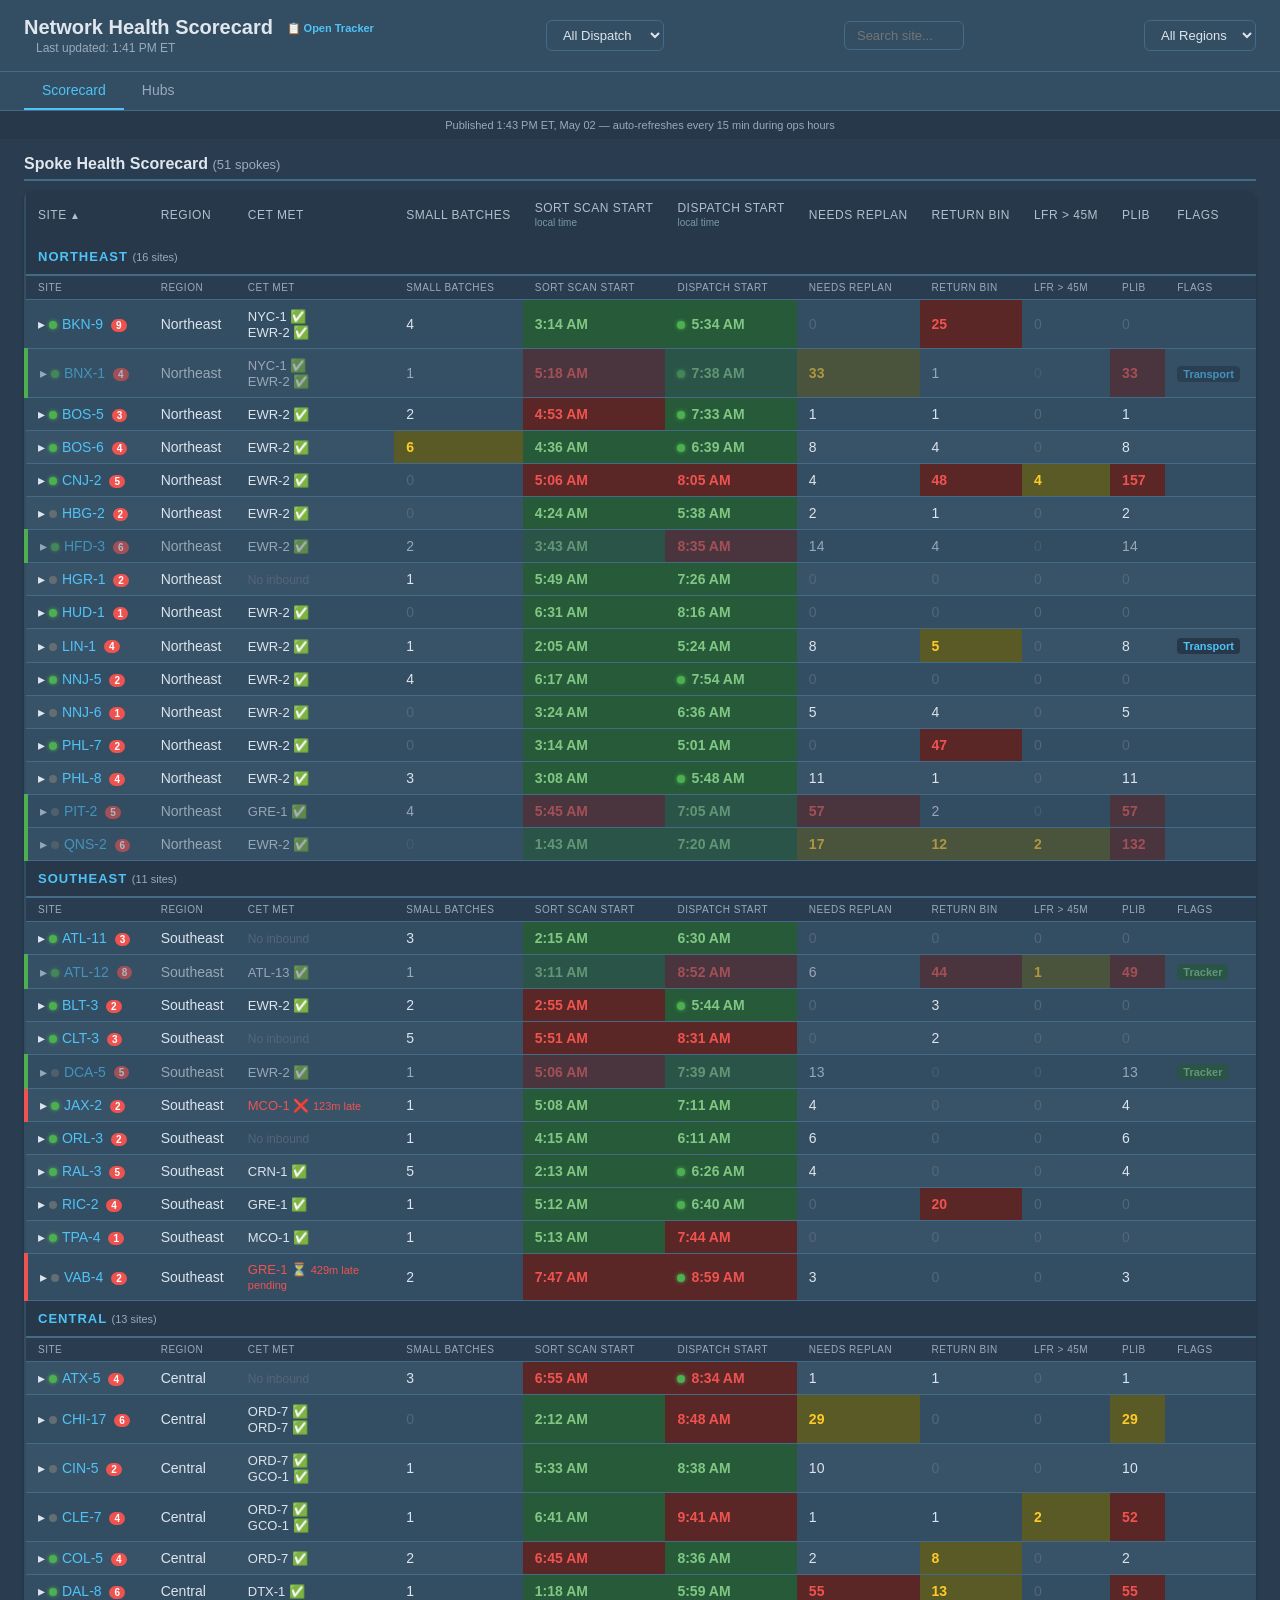
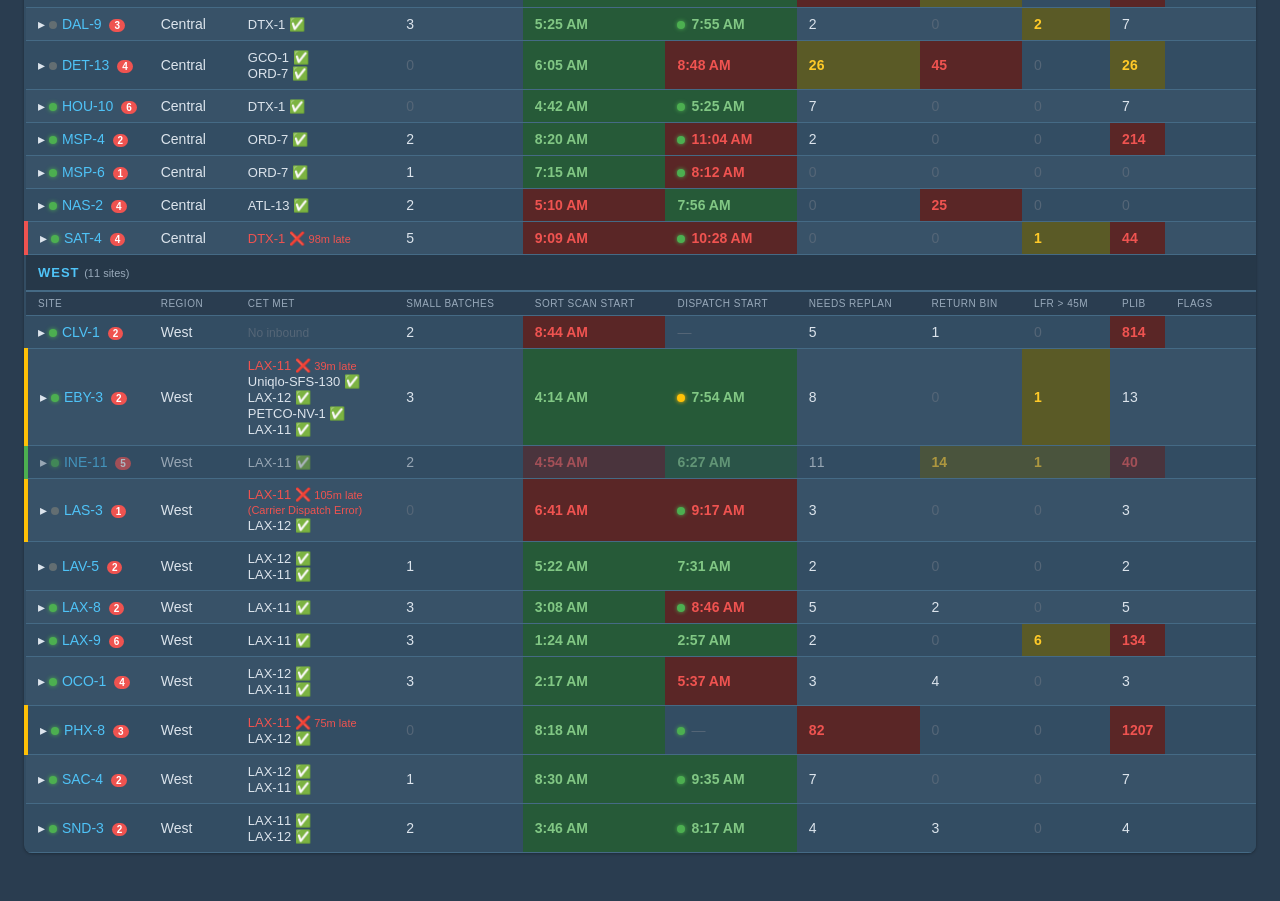
==== commit 07c00374: "Scorecard update 1:43 PM ET" ====
--- a/index.html
+++ b/index.html
@@ -133,7 +133,7 @@
     <header>
         <div>
             <h1><a href="https://docs.google.com/spreadsheets/d/1cQH7gwBvAmZO8WiYNPbrCSnO8zxB0DUDhzaeMM5o-ZU/edit?gid=11136630#gid=11136630" target="_blank">Network Health Scorecard <span class="link-hint">📋 Open Tracker</span></a></h1>
-            <span class="meta">Last updated: 1:31 PM ET</span>
+            <span class="meta">Last updated: 1:41 PM ET</span>
         </div>
         <select id="dispatch-filter" onchange="renderTable()" style="margin-right:8px;">
             <option value="all">All Dispatch</option>
@@ -157,7 +157,7 @@
         <a href="index.html" class="tab active">Scorecard</a>
         <a href="hubs.html" class="tab">Hubs</a>
     </nav>
-    <div class="published">Published 1:33 PM ET, May 02 — auto-refreshes every 15 min during ops hours</div>
+    <div class="published">Published 1:43 PM ET, May 02 — auto-refreshes every 15 min during ops hours</div>
 
     <main>
         <section class="section">
@@ -220,9 +220,9 @@
 
     <script>
         const WEBHOOK_URL = 'https://script.google.com/a/macros/doordash.com/s/AKfycbw4vbemVuziIiTAXgVbvOFTJ_huWhk9L4d3dQdYaH5DydbH1Um0X0ubJEU4hP___y4grg/exec';
-        const DATA = [{"cet_met": 2, "cet_total": 2, "cet_trucks": [{"actual": "2:13 AM", "arrival_reason": "", "carrier": "CH Robinson", "cet": "5:00 AM", "met": true, "minutes_late": 0, "origin": "NYC-1", "shipment_id": "DLUKBLQN3D7Z39K", "status": "on_time"}, {"actual": "2:45 AM", "arrival_reason": "", "carrier": "CH Robinson", "cet": "4:00 AM", "met": true, "minutes_late": 0, "origin": "EWR-2", "shipment_id": "DL6ICBTHOYCPK78", "status": "on_time"}], "dispatch_active": true, "dispatch_diff": 7, "dispatch_start": "5:34 AM", "dispatch_start_avg": "5:27 AM", "dispatch_toggle": true, "flags": [], "has_active_runners": false, "lfr_over_45": 0, "needs_replan": 0, "plib": 0, "pod": "Northeast", "return_bin": 24, "scan_start": "3:14 AM", "scan_start_avg": "3:15 AM", "scan_start_diff": -1, "site": "BKN-9", "site_open": true, "small_batches": 4, "total_batches": 44}, {"cet_met": 2, "cet_total": 2, "cet_trucks": [{"actual": "2:50 AM", "arrival_reason": "", "carrier": "CH Robinson", "cet": "4:00 AM", "met": true, "minutes_late": 0, "origin": "NYC-1", "shipment_id": "DLRAY3B08EWQ2SP", "status": "on_time"}, {"actual": "1:51 AM", "arrival_reason": "", "carrier": "Warp", "cet": "3:00 AM", "met": true, "minutes_late": 0, "origin": "EWR-2", "shipment_id": "DL0UPG8FTNUXWGP", "status": "on_time"}], "dispatch_active": true, "dispatch_diff": 11, "dispatch_start": "7:38 AM", "dispatch_start_avg": "7:27 AM", "dispatch_toggle": true, "flags": [{"category": "Transport", "link": "https://doordash.enterprise.slack.com/archives/C07M6AR7PF1/p1777718756982769", "preview": "NYC-1 > LIN-1 > BNX-1 missing GPS timestamps again this morning"}], "has_active_runners": false, "lfr_over_45": 0, "needs_replan": 33, "plib": 33, "pod": "Northeast", "return_bin": 1, "scan_start": "5:18 AM", "scan_start_avg": "3:42 AM", "scan_start_diff": 96, "site": "BNX-1", "site_open": true, "small_batches": 1, "total_batches": 36}, {"cet_met": 1, "cet_total": 1, "cet_trucks": [{"actual": "2:39 AM", "arrival_reason": "", "carrier": "Warp", "cet": "4:00 AM", "met": true, "minutes_late": 0, "origin": "EWR-2", "shipment_id": "DLER9SJLTM7FA7M", "status": "on_time"}], "dispatch_active": true, "dispatch_diff": -41, "dispatch_start": "7:33 AM", "dispatch_start_avg": "8:14 AM", "dispatch_toggle": true, "flags": [], "has_active_runners": false, "lfr_over_45": 0, "needs_replan": 1, "plib": 1, "pod": "Northeast", "return_bin": 1, "scan_start": "4:53 AM", "scan_start_avg": "4:28 AM", "scan_start_diff": 25, "site": "BOS-5", "site_open": true, "small_batches": 2, "total_batches": 43}, {"cet_met": 1, "cet_total": 1, "cet_trucks": [{"actual": "2:45 AM", "arrival_reason": "", "carrier": "CH Robinson", "cet": "4:30 AM", "met": true, "minutes_late": 0, "origin": "EWR-2", "shipment_id": "DL3X267SUWFP7WR", "status": "on_time"}], "dispatch_active": true, "dispatch_diff": -91, "dispatch_start": "6:39 AM", "dispatch_start_avg": "8:10 AM", "dispatch_toggle": true, "flags": [], "has_active_runners": false, "lfr_over_45": 0, "needs_replan": 8, "plib": 8, "pod": "Northeast", "return_bin": 3, "scan_start": "4:36 AM", "scan_start_avg": "4:31 AM", "scan_start_diff": 5, "site": "BOS-6", "site_open": true, "small_batches": 6, "total_batches": 46}, {"cet_met": 1, "cet_total": 1, "cet_trucks": [{"actual": "9:49 PM", "arrival_reason": "", "carrier": "Bally", "cet": "5:00 AM", "met": true, "minutes_late": 0, "origin": "EWR-2", "shipment_id": "DLJAW5WAQ9RYL8E", "status": "on_time"}], "dispatch_active": false, "dispatch_diff": 22, "dispatch_start": "8:05 AM", "dispatch_start_avg": "7:43 AM", "dispatch_toggle": false, "flags": [], "has_active_runners": false, "lfr_over_45": 4, "needs_replan": 4, "plib": 157, "pod": "Northeast", "return_bin": 48, "scan_start": "5:06 AM", "scan_start_avg": "3:54 AM", "scan_start_diff": 72, "site": "CNJ-2", "site_open": true, "small_batches": 0, "total_batches": 39}, {"cet_met": 1, "cet_total": 1, "cet_trucks": [{"actual": "3:00 AM", "arrival_reason": "", "carrier": "CH Robinson", "cet": "4:00 AM", "met": true, "minutes_late": 0, "origin": "EWR-2", "shipment_id": "DL9VITM31ZGBLM4", "status": "on_time"}], "dispatch_active": false, "dispatch_diff": -93, "dispatch_start": "5:38 AM", "dispatch_start_avg": "7:11 AM", "dispatch_toggle": false, "flags": [], "has_active_runners": false, "lfr_over_45": 0, "needs_replan": 2, "plib": 2, "pod": "Northeast", "return_bin": 1, "scan_start": "4:24 AM", "scan_start_avg": "5:01 AM", "scan_start_diff": -37, "site": "HBG-2", "site_open": false, "small_batches": 0, "total_batches": 17}, {"cet_met": 1, "cet_total": 1, "cet_trucks": [{"actual": "12:49 AM", "arrival_reason": "", "carrier": "Warp", "cet": "2:30 AM", "met": true, "minutes_late": 0, "origin": "EWR-2", "shipment_id": "DLSXENYY2W5UXOW", "status": "on_time"}], "dispatch_active": false, "dispatch_diff": 38, "dispatch_start": "8:35 AM", "dispatch_start_avg": "7:57 AM", "dispatch_toggle": false, "flags": [], "has_active_runners": false, "lfr_over_45": 0, "needs_replan": 14, "plib": 14, "pod": "Northeast", "return_bin": 4, "scan_start": "3:43 AM", "scan_start_avg": "3:38 AM", "scan_start_diff": 5, "site": "HFD-3", "site_open": true, "small_batches": 2, "total_batches": 39}, {"cet_met": 0, "cet_total": 0, "cet_trucks": [], "dispatch_active": false, "dispatch_diff": -14, "dispatch_start": "7:26 AM", "dispatch_start_avg": "7:40 AM", "dispatch_toggle": false, "flags": [], "has_active_runners": false, "lfr_over_45": 0, "needs_replan": 0, "plib": 0, "pod": "Northeast", "return_bin": 0, "scan_start": "5:49 AM", "scan_start_avg": "5:57 AM", "scan_start_diff": -8, "site": "HGR-1", "site_open": false, "small_batches": 1, "total_batches": 16}, {"cet_met": 1, "cet_total": 1, "cet_trucks": [{"actual": "2:11 AM", "arrival_reason": "", "carrier": "Omni Logistics", "cet": "4:00 AM", "met": true, "minutes_late": 0, "origin": "EWR-2", "shipment_id": "DL2A36FBX4QQCCC", "status": "on_time"}], "dispatch_active": false, "dispatch_diff": 15, "dispatch_start": "8:16 AM", "dispatch_start_avg": "8:01 AM", "dispatch_toggle": false, "flags": [], "has_active_runners": false, "lfr_over_45": 0, "needs_replan": 0, "plib": 0, "pod": "Northeast", "return_bin": 0, "scan_start": "6:31 AM", "scan_start_avg": "6:21 AM", "scan_start_diff": 10, "site": "HUD-1", "site_open": true, "small_batches": 0, "total_batches": 12}, {"cet_met": 1, "cet_total": 1, "cet_trucks": [{"actual": "11:31 PM", "arrival_reason": "", "carrier": "CH Robinson", "cet": "3:00 AM", "met": true, "minutes_late": 0, "origin": "EWR-2", "shipment_id": "DLAI1OAI4F8QQOM", "status": "on_time"}], "dispatch_active": false, "dispatch_diff": -42, "dispatch_start": "5:24 AM", "dispatch_start_avg": "6:06 AM", "dispatch_toggle": false, "flags": [{"category": "Transport", "link": "https://doordash.enterprise.slack.com/archives/C07M6AR7PF1/p1777718756982769", "preview": "NYC-1 > LIN-1 > BNX-1 missing GPS timestamps again this morning"}], "has_active_runners": false, "lfr_over_45": 0, "needs_replan": 8, "plib": 8, "pod": "Northeast", "return_bin": 5, "scan_start": "2:05 AM", "scan_start_avg": "2:07 AM", "scan_start_diff": -2, "site": "LIN-1", "site_open": false, "small_batches": 1, "total_batches": 64}, {"cet_met": 1, "cet_total": 1, "cet_trucks": [{"actual": "10:51 PM", "arrival_reason": "", "carrier": "Bally", "cet": "12:30 AM", "met": true, "minutes_late": 0, "origin": "EWR-2", "shipment_id": "DLVLB957D5V6QK0", "status": "on_time"}], "dispatch_active": true, "dispatch_diff": -22, "dispatch_start": "7:54 AM", "dispatch_start_avg": "8:16 AM", "dispatch_toggle": true, "flags": [], "has_active_runners": false, "lfr_over_45": 0, "needs_replan": 0, "plib": 0, "pod": "Northeast", "return_bin": 0, "scan_start": "6:17 AM", "scan_start_avg": "6:22 AM", "scan_start_diff": -5, "site": "NNJ-5", "site_open": true, "small_batches": 4, "total_batches": 37}, {"cet_met": 1, "cet_total": 1, "cet_trucks": [{"actual": "10:30 PM", "arrival_reason": "", "carrier": "Bally", "cet": "1:30 AM", "met": true, "minutes_late": 0, "origin": "EWR-2", "shipment_id": "DLM3BGJIHXYY4NU", "status": "on_time"}], "dispatch_active": false, "dispatch_diff": -74, "dispatch_start": "6:36 AM", "dispatch_start_avg": "7:50 AM", "dispatch_toggle": false, "flags": [], "has_active_runners": false, "lfr_over_45": 0, "needs_replan": 5, "plib": 5, "pod": "Northeast", "return_bin": 4, "scan_start": "3:24 AM", "scan_start_avg": "3:21 AM", "scan_start_diff": 3, "site": "NNJ-6", "site_open": false, "small_batches": 0, "total_batches": 20}, {"cet_met": 1, "cet_total": 1, "cet_trucks": [{"actual": "1:22 AM", "arrival_reason": "Traffic", "carrier": "Omni Logistics", "cet": "3:00 AM", "met": true, "minutes_late": 0, "origin": "EWR-2", "shipment_id": "DLOKN6MI5GNXER3", "status": "on_time"}], "dispatch_active": false, "dispatch_diff": -53, "dispatch_start": "5:01 AM", "dispatch_start_avg": "5:54 AM", "dispatch_toggle": false, "flags": [], "has_active_runners": false, "lfr_over_45": 0, "needs_replan": 0, "plib": 0, "pod": "Northeast", "return_bin": 47, "scan_start": "3:14 AM", "scan_start_avg": "3:21 AM", "scan_start_diff": -7, "site": "PHL-7", "site_open": true, "small_batches": 0, "total_batches": 22}, {"cet_met": 1, "cet_total": 1, "cet_trucks": [{"actual": "1:23 AM", "arrival_reason": "", "carrier": "Omni Logistics", "cet": "4:00 AM", "met": true, "minutes_late": 0, "origin": "EWR-2", "shipment_id": "DLVD38GTQQYJHGO", "status": "on_time"}], "dispatch_active": true, "dispatch_diff": -40, "dispatch_start": "5:48 AM", "dispatch_start_avg": "6:28 AM", "dispatch_toggle": true, "flags": [], "has_active_runners": false, "lfr_over_45": 0, "needs_replan": 11, "plib": 11, "pod": "Northeast", "return_bin": 0, "scan_start": "3:08 AM", "scan_start_avg": "3:04 AM", "scan_start_diff": 4, "site": "PHL-8", "site_open": false, "small_batches": 3, "total_batches": 42}, {"cet_met": 1, "cet_total": 1, "cet_trucks": [{"actual": "4:52 AM", "arrival_reason": "", "carrier": "Staples", "cet": "5:00 AM", "met": true, "minutes_late": 0, "origin": "GRE-1", "shipment_id": "DL7ZJUVXQUO03LM", "status": "on_time"}], "dispatch_active": false, "dispatch_diff": -13, "dispatch_start": "7:05 AM", "dispatch_start_avg": "7:18 AM", "dispatch_toggle": false, "flags": [], "has_active_runners": false, "lfr_over_45": 0, "needs_replan": 57, "plib": 57, "pod": "Northeast", "return_bin": 2, "scan_start": "5:45 AM", "scan_start_avg": "4:52 AM", "scan_start_diff": 53, "site": "PIT-2", "site_open": false, "small_batches": 4, "total_batches": 34}, {"cet_met": 1, "cet_total": 1, "cet_trucks": [{"actual": "9:40 PM", "arrival_reason": "", "carrier": "CH Robinson", "cet": "3:00 AM", "met": true, "minutes_late": 0, "origin": "EWR-2", "shipment_id": "DLMG0Q4O20KC4S3", "status": "on_time"}], "dispatch_active": false, "dispatch_diff": -36, "dispatch_start": "7:20 AM", "dispatch_start_avg": "7:56 AM", "dispatch_toggle": false, "flags": [], "has_active_runners": false, "lfr_over_45": 2, "needs_replan": 17, "plib": 132, "pod": "Northeast", "return_bin": 3, "scan_start": "1:43 AM", "scan_start_avg": "3:04 AM", "scan_start_diff": -81, "site": "QNS-2", "site_open": false, "small_batches": 0, "total_batches": 37}, {"cet_met": 0, "cet_total": 0, "cet_trucks": [], "dispatch_active": false, "dispatch_diff": 14, "dispatch_start": "6:30 AM", "dispatch_start_avg": "6:16 AM", "dispatch_toggle": false, "flags": [], "has_active_runners": false, "lfr_over_45": 0, "needs_replan": 0, "plib": 0, "pod": "Southeast", "return_bin": 0, "scan_start": "2:15 AM", "scan_start_avg": "2:10 AM", "scan_start_diff": 5, "site": "ATL-11", "site_open": true, "small_batches": 3, "total_batches": 32}, {"cet_met": 1, "cet_total": 1, "cet_trucks": [{"actual": "1:43 AM", "arrival_reason": "", "carrier": "Staples", "cet": "2:00 AM", "met": true, "minutes_late": 0, "origin": "ATL-13", "shipment_id": "DLPVHG6T4B6IPX4", "status": "on_time"}], "dispatch_active": false, "dispatch_diff": 25, "dispatch_start": "8:52 AM", "dispatch_start_avg": "8:27 AM", "dispatch_toggle": false, "flags": [{"category": "Tracker", "link": "https://docs.google.com/spreadsheets/d/1BTL59TYgUiowK6feXIcXzOsDiVz20so-l89VP2zH6Ug/edit#gid=1233423933", "preview": "Escalation: ATL-12 Proactive Replan (181 parcels)"}], "has_active_runners": false, "lfr_over_45": 1, "needs_replan": 6, "plib": 49, "pod": "Southeast", "return_bin": 44, "scan_start": "3:11 AM", "scan_start_avg": "3:08 AM", "scan_start_diff": 3, "site": "ATL-12", "site_open": true, "small_batches": 1, "total_batches": 90}, {"cet_met": 1, "cet_total": 1, "cet_trucks": [{"actual": "1:09 AM", "arrival_reason": "", "carrier": "Warp", "cet": "4:00 AM", "met": true, "minutes_late": 0, "origin": "EWR-2", "shipment_id": "DLFJ3YGUEXYPGVQ", "status": "on_time"}], "dispatch_active": true, "dispatch_diff": -33, "dispatch_start": "5:44 AM", "dispatch_start_avg": "6:17 AM", "dispatch_toggle": true, "flags": [], "has_active_runners": false, "lfr_over_45": 0, "needs_replan": 0, "plib": 0, "pod": "Southeast", "return_bin": 3, "scan_start": "2:55 AM", "scan_start_avg": "2:38 AM", "scan_start_diff": 17, "site": "BLT-3", "site_open": true, "small_batches": 2, "total_batches": 42}, {"cet_met": 0, "cet_total": 0, "cet_trucks": [], "dispatch_active": false, "dispatch_diff": 60, "dispatch_start": "8:31 AM", "dispatch_start_avg": "7:31 AM", "dispatch_toggle": false, "flags": [], "has_active_runners": false, "lfr_over_45": 0, "needs_replan": 0, "plib": 0, "pod": "Southeast", "return_bin": 2, "scan_start": "5:51 AM", "scan_start_avg": "5:35 AM", "scan_start_diff": 16, "site": "CLT-3", "site_open": true, "small_batches": 5, "total_batches": 41}, {"cet_met": 1, "cet_total": 1, "cet_trucks": [{"actual": "1:19 AM", "arrival_reason": "", "carrier": "Warp", "cet": "4:00 AM", "met": true, "minutes_late": 0, "origin": "EWR-2", "shipment_id": "DL6R85IHX06FH9H", "status": "on_time"}], "dispatch_active": false, "dispatch_diff": -44, "dispatch_start": "7:39 AM", "dispatch_start_avg": "8:23 AM", "dispatch_toggle": false, "flags": [{"category": "Tracker", "link": "https://docs.google.com/spreadsheets/d/1BTL59TYgUiowK6feXIcXzOsDiVz20so-l89VP2zH6Ug/edit#gid=1233423933", "preview": "Escalation: DCA-5 Proactive Replan (21 parcels)"}], "has_active_runners": false, "lfr_over_45": 0, "needs_replan": 13, "plib": 13, "pod": "Southeast", "return_bin": 0, "scan_start": "5:06 AM", "scan_start_avg": "4:21 AM", "scan_start_diff": 45, "site": "DCA-5", "site_open": false, "small_batches": 1, "total_batches": 89}, {"cet_met": 0, "cet_total": 1, "cet_trucks": [{"actual": "7:03 AM", "arrival_reason": "", "carrier": "Staples", "cet": "5:00 AM", "met": false, "minutes_late": 123, "origin": "MCO-1", "shipment_id": "DLARV4YLRDHM1BD", "status": "late"}], "dispatch_active": false, "dispatch_diff": -55, "dispatch_start": "7:11 AM", "dispatch_start_avg": "8:06 AM", "dispatch_toggle": false, "flags": [], "has_active_runners": false, "lfr_over_45": 0, "needs_replan": 4, "plib": 4, "pod": "Southeast", "return_bin": 0, "scan_start": "5:08 AM", "scan_start_avg": "6:29 AM", "scan_start_diff": -81, "site": "JAX-2", "site_open": true, "small_batches": 1, "total_batches": 15}, {"cet_met": 0, "cet_total": 0, "cet_trucks": [], "dispatch_active": false, "dispatch_diff": 4, "dispatch_start": "6:11 AM", "dispatch_start_avg": "6:07 AM", "dispatch_toggle": false, "flags": [], "has_active_runners": false, "lfr_over_45": 0, "needs_replan": 6, "plib": 6, "pod": "Southeast", "return_bin": 0, "scan_start": "4:15 AM", "scan_start_avg": "4:15 AM", "scan_start_diff": 0, "site": "ORL-3", "site_open": true, "small_batches": 1, "total_batches": 21}, {"cet_met": 1, "cet_total": 1, "cet_trucks": [{"actual": "1:17 AM", "arrival_reason": "", "carrier": "Staples", "cet": "3:00 AM", "met": true, "minutes_late": 0, "origin": "CRN-1", "shipment_id": "DLJOMPC8CE3CPL2", "status": "on_time"}], "dispatch_active": true, "dispatch_diff": -6, "dispatch_start": "6:26 AM", "dispatch_start_avg": "6:32 AM", "dispatch_toggle": true, "flags": [], "has_active_runners": false, "lfr_over_45": 0, "needs_replan": 4, "plib": 4, "pod": "Southeast", "return_bin": 0, "scan_start": "2:13 AM", "scan_start_avg": "3:12 AM", "scan_start_diff": -59, "site": "RAL-3", "site_open": true, "small_batches": 5, "total_batches": 38}, {"cet_met": 1, "cet_total": 1, "cet_trucks": [{"actual": "3:59 AM", "arrival_reason": "", "carrier": "Staples", "cet": "4:30 AM", "met": true, "minutes_late": 0, "origin": "GRE-1", "shipment_id": "DLSH9EA7VXTOL7X", "status": "on_time"}], "dispatch_active": true, "dispatch_diff": -30, "dispatch_start": "6:40 AM", "dispatch_start_avg": "7:10 AM", "dispatch_toggle": true, "flags": [], "has_active_runners": false, "lfr_over_45": 0, "needs_replan": 0, "plib": 0, "pod": "Southeast", "return_bin": 11, "scan_start": "5:12 AM", "scan_start_avg": "5:06 AM", "scan_start_diff": 6, "site": "RIC-2", "site_open": false, "small_batches": 1, "total_batches": 18}, {"cet_met": 1, "cet_total": 1, "cet_trucks": [{"actual": "3:25 AM", "arrival_reason": "", "carrier": "Staples", "cet": "4:30 AM", "met": true, "minutes_late": 0, "origin": "MCO-1", "shipment_id": "DLG0L4KGHK31RBS", "status": "on_time"}], "dispatch_active": false, "dispatch_diff": 31, "dispatch_start": "7:44 AM", "dispatch_start_avg": "7:13 AM", "dispatch_toggle": false, "flags": [], "has_active_runners": false, "lfr_over_45": 0, "needs_replan": 0, "plib": 0, "pod": "Southeast", "return_bin": 0, "scan_start": "5:13 AM", "scan_start_avg": "4:59 AM", "scan_start_diff": 14, "site": "TPA-4", "site_open": true, "small_batches": 1, "total_batches": 20}, {"cet_met": 0, "cet_total": 1, "cet_trucks": [{"actual": "", "arrival_reason": "", "carrier": "Staples", "cet": "6:30 AM", "met": false, "minutes_late": 420, "origin": "GRE-1", "shipment_id": "DL0O1GE1SY9GG86", "status": "pending_late"}], "dispatch_active": true, "dispatch_diff": 22, "dispatch_start": "8:59 AM", "dispatch_start_avg": "8:37 AM", "dispatch_toggle": true, "flags": [], "has_active_runners": false, "lfr_over_45": 0, "needs_replan": 3, "plib": 3, "pod": "Southeast", "return_bin": 0, "scan_start": "7:47 AM", "scan_start_avg": "6:56 AM", "scan_start_diff": 51, "site": "VAB-4", "site_open": false, "small_batches": 2, "total_batches": 16}, {"cet_met": 0, "cet_total": 0, "cet_trucks": [], "dispatch_active": true, "dispatch_diff": 100, "dispatch_start": "8:34 AM", "dispatch_start_avg": "6:54 AM", "dispatch_toggle": true, "flags": [], "has_active_runners": true, "lfr_over_45": 0, "needs_replan": 3, "plib": 3, "pod": "Central", "return_bin": 1, "scan_start": "6:55 AM", "scan_start_avg": "4:36 AM", "scan_start_diff": 139, "site": "ATX-5", "site_open": true, "small_batches": 3, "total_batches": 27}, {"cet_met": 2, "cet_total": 2, "cet_trucks": [{"actual": "12:34 AM", "arrival_reason": "", "carrier": "Warp", "cet": "3:00 AM", "met": true, "minutes_late": 0, "origin": "ORD-7", "shipment_id": "DLYN13U7HUH2R5N", "status": "on_time"}, {"actual": "12:47 AM", "arrival_reason": "Mechanical Failure", "carrier": "Warp", "cet": "3:00 AM", "met": true, "minutes_late": 0, "origin": "ORD-7", "shipment_id": "DL8CZTMBQVB63WD", "status": "on_time"}], "dispatch_active": false, "dispatch_diff": 35, "dispatch_start": "8:48 AM", "dispatch_start_avg": "8:13 AM", "dispatch_toggle": false, "flags": [], "has_active_runners": false, "lfr_over_45": 0, "needs_replan": 29, "plib": 29, "pod": "Central", "return_bin": 0, "scan_start": "2:12 AM", "scan_start_avg": "2:02 AM", "scan_start_diff": 10, "site": "CHI-17", "site_open": false, "small_batches": 0, "total_batches": 127}, {"cet_met": 2, "cet_total": 2, "cet_trucks": [{"actual": "4:12 AM", "arrival_reason": "", "carrier": "Bally", "cet": "6:00 AM", "met": true, "minutes_late": 0, "origin": "ORD-7", "shipment_id": "DLJEYVXFMOES4LN", "status": "on_time"}, {"actual": "6:00 AM", "arrival_reason": "", "carrier": "Staples", "cet": "6:00 AM", "met": true, "minutes_late": 0, "origin": "GCO-1", "shipment_id": "DL851PCV1GHWTU2", "status": "on_time"}], "dispatch_active": false, "dispatch_diff": -9, "dispatch_start": "8:38 AM", "dispatch_start_avg": "8:47 AM", "dispatch_toggle": false, "flags": [], "has_active_runners": false, "lfr_over_45": 0, "needs_replan": 10, "plib": 10, "pod": "Central", "return_bin": 0, "scan_start": "5:33 AM", "scan_start_avg": "5:32 AM", "scan_start_diff": 1, "site": "CIN-5", "site_open": false, "small_batches": 1, "total_batches": 35}, {"cet_met": 2, "cet_total": 2, "cet_trucks": [{"actual": "4:40 AM", "arrival_reason": "", "carrier": "Warp", "cet": "6:00 AM", "met": true, "minutes_late": 0, "origin": "ORD-7", "shipment_id": "DLRSWJ7BIMTU36S", "status": "on_time"}, {"actual": "4:54 AM", "arrival_reason": "", "carrier": "Staples", "cet": "6:00 AM", "met": true, "minutes_late": 0, "origin": "GCO-1", "shipment_id": "DLK1FLYFK6Y9FBQ", "status": "on_time"}], "dispatch_active": false, "dispatch_diff": 31, "dispatch_start": "9:41 AM", "dispatch_start_avg": "9:10 AM", "dispatch_toggle": false, "flags": [], "has_active_runners": false, "lfr_over_45": 2, "needs_replan": 1, "plib": 52, "pod": "Central", "return_bin": 1, "scan_start": "6:41 AM", "scan_start_avg": "6:56 AM", "scan_start_diff": -15, "site": "CLE-7", "site_open": false, "small_batches": 1, "total_batches": 31}, {"cet_met": 1, "cet_total": 1, "cet_trucks": [{"actual": "5:22 AM", "arrival_reason": "", "carrier": "Warp", "cet": "6:30 AM", "met": true, "minutes_late": 0, "origin": "ORD-7", "shipment_id": "DLN2R6XR4MC6KAP", "status": "on_time"}], "dispatch_active": false, "dispatch_diff": -3, "dispatch_start": "8:36 AM", "dispatch_start_avg": "8:39 AM", "dispatch_toggle": false, "flags": [], "has_active_runners": false, "lfr_over_45": 0, "needs_replan": 2, "plib": 2, "pod": "Central", "return_bin": 7, "scan_start": "6:45 AM", "scan_start_avg": "6:26 AM", "scan_start_diff": 19, "site": "COL-5", "site_open": true, "small_batches": 2, "total_batches": 20}, {"cet_met": 1, "cet_total": 1, "cet_trucks": [{"actual": "1:59 AM", "arrival_reason": "", "carrier": "Warp", "cet": "2:30 AM", "met": true, "minutes_late": 0, "origin": "DTX-1", "shipment_id": "DL8FVV7TS61ID0A", "status": "on_time"}], "dispatch_active": false, "dispatch_diff": 12, "dispatch_start": "5:59 AM", "dispatch_start_avg": "5:47 AM", "dispatch_toggle": false, "flags": [], "has_active_runners": false, "lfr_over_45": 0, "needs_replan": 55, "plib": 55, "pod": "Central", "return_bin": 6, "scan_start": "1:18 AM", "scan_start_avg": "1:31 AM", "scan_start_diff": -13, "site": "DAL-8", "site_open": true, "small_batches": 1, "total_batches": 33}, {"cet_met": 1, "cet_total": 1, "cet_trucks": [{"actual": "12:32 AM", "arrival_reason": "", "carrier": "Bally", "cet": "2:00 AM", "met": true, "minutes_late": 0, "origin": "DTX-1", "shipment_id": "DLUGTD3OX4F0OB4", "status": "on_time"}], "dispatch_active": true, "dispatch_diff": -23, "dispatch_start": "7:55 AM", "dispatch_start_avg": "8:18 AM", "dispatch_toggle": true, "flags": [], "has_active_runners": false, "lfr_over_45": 2, "needs_replan": 2, "plib": 7, "pod": "Central", "return_bin": 0, "scan_start": "5:25 AM", "scan_start_avg": "5:31 AM", "scan_start_diff": -6, "site": "DAL-9", "site_open": false, "small_batches": 3, "total_batches": 31}, {"cet_met": 2, "cet_total": 2, "cet_trucks": [{"actual": "3:40 AM", "arrival_reason": "", "carrier": "Staples", "cet": "4:00 AM", "met": true, "minutes_late": 0, "origin": "GCO-1", "shipment_id": "DLM2YHY0WLTUKOU", "status": "on_time"}, {"actual": "5:09 AM", "arrival_reason": "", "carrier": "Omni Logistics", "cet": "5:30 AM", "met": true, "minutes_late": 0, "origin": "ORD-7", "shipment_id": "DLIEUUWYQLFSXQ7", "status": "on_time"}], "dispatch_active": false, "dispatch_diff": 30, "dispatch_start": "8:48 AM", "dispatch_start_avg": "8:18 AM", "dispatch_toggle": false, "flags": [], "has_active_runners": false, "lfr_over_45": 0, "needs_replan": 26, "plib": 26, "pod": "Central", "return_bin": 45, "scan_start": "6:05 AM", "scan_start_avg": "6:00 AM", "scan_start_diff": 5, "site": "DET-13", "site_open": false, "small_batches": 0, "total_batches": 64}, {"cet_met": 1, "cet_total": 1, "cet_trucks": [{"actual": "4:43 AM", "arrival_reason": "", "carrier": "Warp", "cet": "5:30 AM", "met": true, "minutes_late": 0, "origin": "DTX-1", "shipment_id": "DLFX1980XFEDA5V", "status": "on_time"}], "dispatch_active": true, "dispatch_diff": -121, "dispatch_start": "5:25 AM", "dispatch_start_avg": "7:26 AM", "dispatch_toggle": true, "flags": [], "has_active_runners": false, "lfr_over_45": 0, "needs_replan": 7, "plib": 7, "pod": "Central", "return_bin": 0, "scan_start": "4:42 AM", "scan_start_avg": "4:40 AM", "scan_start_diff": 2, "site": "HOU-10", "site_open": true, "small_batches": 0, "total_batches": 81}, {"cet_met": 1, "cet_total": 1, "cet_trucks": [{"actual": "5:10 AM", "arrival_reason": "", "carrier": "Warp", "cet": "8:00 AM", "met": true, "minutes_late": 0, "origin": "ORD-7", "shipment_id": "DLSOKEVLXPBCLQI", "status": "on_time"}], "dispatch_active": true, "dispatch_diff": 35, "dispatch_start": "11:04 AM", "dispatch_start_avg": "10:29 AM", "dispatch_toggle": true, "flags": [], "has_active_runners": true, "lfr_over_45": 3, "needs_replan": 1, "plib": 675, "pod": "Central", "return_bin": 0, "scan_start": "8:20 AM", "scan_start_avg": "8:07 AM", "scan_start_diff": 13, "site": "MSP-4", "site_open": true, "small_batches": 2, "total_batches": 42}, {"cet_met": 1, "cet_total": 1, "cet_trucks": [{"actual": "6:06 AM", "arrival_reason": "", "carrier": "CH Robinson", "cet": "8:00 AM", "met": true, "minutes_late": 0, "origin": "ORD-7", "shipment_id": "DLU6SF3A9EET9SC", "status": "on_time"}], "dispatch_active": true, "dispatch_diff": 16, "dispatch_start": "8:12 AM", "dispatch_start_avg": "7:56 AM", "dispatch_toggle": true, "flags": [], "has_active_runners": false, "lfr_over_45": 0, "needs_replan": 0, "plib": 0, "pod": "Central", "return_bin": 0, "scan_start": "7:15 AM", "scan_start_avg": "7:02 AM", "scan_start_diff": 13, "site": "MSP-6", "site_open": true, "small_batches": 1, "total_batches": 10}, {"cet_met": 1, "cet_total": 1, "cet_trucks": [{"actual": "5:00 AM", "arrival_reason": "", "carrier": "Staples", "cet": "5:30 AM", "met": true, "minutes_late": 0, "origin": "ATL-13", "shipment_id": "DLU2K8XBGQRMG2R", "status": "on_time"}], "dispatch_active": false, "dispatch_diff": -1, "dispatch_start": "7:56 AM", "dispatch_start_avg": "7:57 AM", "dispatch_toggle": false, "flags": [], "has_active_runners": false, "lfr_over_45": 0, "needs_replan": 0, "plib": 0, "pod": "Central", "return_bin": 25, "scan_start": "5:10 AM", "scan_start_avg": "4:51 AM", "scan_start_diff": 19, "site": "NAS-2", "site_open": true, "small_batches": 2, "total_batches": 31}, {"cet_met": 0, "cet_total": 1, "cet_trucks": [{"actual": "10:08 AM", "arrival_reason": "", "carrier": "Warp", "cet": "8:30 AM", "met": false, "minutes_late": 98, "origin": "DTX-1", "shipment_id": "DL9OBZR8VJO3KVD", "status": "late"}], "dispatch_active": true, "dispatch_diff": 72, "dispatch_start": "10:28 AM", "dispatch_start_avg": "9:16 AM", "dispatch_toggle": true, "flags": [], "has_active_runners": true, "lfr_over_45": 1, "needs_replan": 0, "plib": 44, "pod": "Central", "return_bin": 0, "scan_start": "9:09 AM", "scan_start_avg": "8:08 AM", "scan_start_diff": 61, "site": "SAT-4", "site_open": true, "small_batches": 5, "total_batches": 24}, {"cet_met": 0, "cet_total": 0, "cet_trucks": [], "dispatch_active": false, "dispatch_diff": 0, "dispatch_start": "", "dispatch_start_avg": "10:04 AM", "dispatch_toggle": false, "flags": [], "has_active_runners": false, "lfr_over_45": 0, "needs_replan": 5, "plib": 814, "pod": "West", "return_bin": 1, "scan_start": "8:44 AM", "scan_start_avg": "8:04 AM", "scan_start_diff": 40, "site": "CLV-1", "site_open": true, "small_batches": 2, "total_batches": 20}, {"cet_met": 4, "cet_total": 5, "cet_trucks": [{"actual": "10:09 AM", "arrival_reason": "", "carrier": "Bally", "cet": "9:30 AM", "met": false, "minutes_late": 39, "origin": "LAX-11", "shipment_id": "DLXYKGTR0NI3XKN", "status": "late"}, {"actual": "", "arrival_reason": "", "carrier": "Warp", "cet": "10:00 PM", "met": true, "minutes_late": 0, "origin": "Uniqlo-SFS-130", "shipment_id": "DLT228QO5DT69HB", "status": "pending_ok"}, {"actual": "6:59 AM", "arrival_reason": "", "carrier": "Warp", "cet": "9:30 AM", "met": true, "minutes_late": 0, "origin": "LAX-12", "shipment_id": "DLSL9GKN3UZCF5W", "status": "on_time"}, {"actual": "", "arrival_reason": "", "carrier": "CH Robinson", "cet": "2:00 AM", "met": true, "minutes_late": 0, "origin": "PETCO-NV-1", "shipment_id": "DLHXCS11MJCZPOT", "status": "pending_ok"}, {"actual": "7:02 AM", "arrival_reason": "", "carrier": "Bally", "cet": "9:30 AM", "met": true, "minutes_late": 0, "origin": "LAX-11", "shipment_id": "DLHE2OFTRS1D753", "status": "on_time"}], "dispatch_active": true, "dispatch_diff": -38, "dispatch_start": "7:54 AM", "dispatch_start_avg": "8:32 AM", "dispatch_toggle": true, "flags": [], "has_active_runners": true, "lfr_over_45": 1, "needs_replan": 8, "plib": 13, "pod": "West", "return_bin": 0, "scan_start": "4:14 AM", "scan_start_avg": "4:05 AM", "scan_start_diff": 9, "site": "EBY-3", "site_open": true, "small_batches": 3, "total_batches": 63}, {"cet_met": 1, "cet_total": 1, "cet_trucks": [{"actual": "2:43 AM", "arrival_reason": "", "carrier": "CH Robinson", "cet": "4:00 AM", "met": true, "minutes_late": 0, "origin": "LAX-11", "shipment_id": "DLFAAF9S9MZE792", "status": "on_time"}], "dispatch_active": true, "dispatch_diff": -46, "dispatch_start": "6:27 AM", "dispatch_start_avg": "7:13 AM", "dispatch_toggle": false, "flags": [], "has_active_runners": true, "lfr_over_45": 1, "needs_replan": 11, "plib": 40, "pod": "West", "return_bin": 14, "scan_start": "4:54 AM", "scan_start_avg": "3:49 AM", "scan_start_diff": 65, "site": "INE-11", "site_open": true, "small_batches": 2, "total_batches": 51}, {"cet_met": 1, "cet_total": 2, "cet_trucks": [{"actual": "11:15 AM", "arrival_reason": "Carrier Dispatch Error", "carrier": "Warp", "cet": "9:30 AM", "met": false, "minutes_late": 105, "origin": "LAX-11", "shipment_id": "DLRECBROH8XWRIY", "status": "late"}, {"actual": "8:12 AM", "arrival_reason": "", "carrier": "Warp", "cet": "9:30 AM", "met": true, "minutes_late": 0, "origin": "LAX-12", "shipment_id": "DL9BFQAS5UFMSQ6", "status": "on_time"}], "dispatch_active": true, "dispatch_diff": 49, "dispatch_start": "9:17 AM", "dispatch_start_avg": "8:28 AM", "dispatch_toggle": true, "flags": [], "has_active_runners": false, "lfr_over_45": 0, "needs_replan": 3, "plib": 3, "pod": "West", "return_bin": 0, "scan_start": "6:41 AM", "scan_start_avg": "6:16 AM", "scan_start_diff": 25, "site": "LAS-3", "site_open": false, "small_batches": 0, "total_batches": 17}, {"cet_met": 2, "cet_total": 2, "cet_trucks": [{"actual": "8:22 AM", "arrival_reason": "", "carrier": "Warp", "cet": "8:00 AM", "met": true, "minutes_late": 0, "origin": "LAX-12", "shipment_id": "DLTWU45UI646NHA", "status": "on_time"}, {"actual": "8:09 AM", "arrival_reason": "", "carrier": "CH Robinson", "cet": "8:00 AM", "met": true, "minutes_late": 0, "origin": "LAX-11", "shipment_id": "DLGLBKIO9MSB3M7", "status": "on_time"}], "dispatch_active": true, "dispatch_diff": 2, "dispatch_start": "7:31 AM", "dispatch_start_avg": "7:29 AM", "dispatch_toggle": true, "flags": [], "has_active_runners": true, "lfr_over_45": 0, "needs_replan": 0, "plib": 0, "pod": "West", "return_bin": 0, "scan_start": "5:22 AM", "scan_start_avg": "5:32 AM", "scan_start_diff": -10, "site": "LAV-5", "site_open": false, "small_batches": 1, "total_batches": 10}, {"cet_met": 1, "cet_total": 1, "cet_trucks": [{"actual": "2:49 AM", "arrival_reason": "", "carrier": "Warp", "cet": "5:00 AM", "met": true, "minutes_late": 0, "origin": "LAX-11", "shipment_id": "DLOUZ4X1WL8R3AO", "status": "on_time"}], "dispatch_active": true, "dispatch_diff": 56, "dispatch_start": "8:46 AM", "dispatch_start_avg": "7:50 AM", "dispatch_toggle": true, "flags": [], "has_active_runners": true, "lfr_over_45": 0, "needs_replan": 4, "plib": 4, "pod": "West", "return_bin": 2, "scan_start": "3:08 AM", "scan_start_avg": "3:21 AM", "scan_start_diff": -13, "site": "LAX-8", "site_open": true, "small_batches": 3, "total_batches": 70}, {"cet_met": 1, "cet_total": 1, "cet_trucks": [{"actual": "2:39 AM", "arrival_reason": "", "carrier": "CH Robinson", "cet": "4:00 AM", "met": true, "minutes_late": 0, "origin": "LAX-11", "shipment_id": "DL4I3X4N9RIEBAW", "status": "on_time"}], "dispatch_active": false, "dispatch_diff": -152, "dispatch_start": "2:57 AM", "dispatch_start_avg": "5:29 AM", "dispatch_toggle": false, "flags": [], "has_active_runners": false, "lfr_over_45": 6, "needs_replan": 2, "plib": 134, "pod": "West", "return_bin": 0, "scan_start": "1:24 AM", "scan_start_avg": "1:36 AM", "scan_start_diff": -12, "site": "LAX-9", "site_open": true, "small_batches": 3, "total_batches": 57}, {"cet_met": 2, "cet_total": 2, "cet_trucks": [{"actual": "4:48 AM", "arrival_reason": "", "carrier": "Warp", "cet": "5:30 AM", "met": true, "minutes_late": 0, "origin": "LAX-12", "shipment_id": "DLOIU7HNHYSCYH3", "status": "on_time"}, {"actual": "2:24 AM", "arrival_reason": "", "carrier": "CH Robinson", "cet": "4:00 AM", "met": true, "minutes_late": 0, "origin": "LAX-11", "shipment_id": "DLAWLKGA3FGCWHA", "status": "on_time"}], "dispatch_active": false, "dispatch_diff": 41, "dispatch_start": "5:37 AM", "dispatch_start_avg": "4:56 AM", "dispatch_toggle": false, "flags": [], "has_active_runners": false, "lfr_over_45": 0, "needs_replan": 3, "plib": 3, "pod": "West", "return_bin": 4, "scan_start": "2:17 AM", "scan_start_avg": "2:28 AM", "scan_start_diff": -11, "site": "OCO-1", "site_open": true, "small_batches": 3, "total_batches": 49}, {"cet_met": 1, "cet_total": 2, "cet_trucks": [{"actual": "11:15 AM", "arrival_reason": "", "carrier": "CH Robinson", "cet": "10:00 AM", "met": false, "minutes_late": 75, "origin": "LAX-11", "shipment_id": "DLTY0WC7ST4ICDZ", "status": "late"}, {"actual": "7:50 AM", "arrival_reason": "", "carrier": "Warp", "cet": "10:00 AM", "met": true, "minutes_late": 0, "origin": "LAX-12", "shipment_id": "DL4DVY7YQNZIGYL", "status": "on_time"}], "dispatch_active": true, "dispatch_diff": 0, "dispatch_start": "", "dispatch_start_avg": "10:25 AM", "dispatch_toggle": true, "flags": [], "has_active_runners": false, "lfr_over_45": 0, "needs_replan": 82, "plib": 1207, "pod": "West", "return_bin": 0, "scan_start": "8:18 AM", "scan_start_avg": "8:17 AM", "scan_start_diff": 1, "site": "PHX-8", "site_open": true, "small_batches": 0, "total_batches": 25}, {"cet_met": 2, "cet_total": 2, "cet_trucks": [{"actual": "10:59 AM", "arrival_reason": "", "carrier": "Warp", "cet": "12:00 PM", "met": true, "minutes_late": 0, "origin": "LAX-12", "shipment_id": "DLUQHNS4KNYMP0Z", "status": "on_time"}, {"actual": "11:13 AM", "arrival_reason": "", "carrier": "Warp", "cet": "12:30 PM", "met": true, "minutes_late": 0, "origin": "LAX-11", "shipment_id": "DLPZHE398HLGC8A", "status": "on_time"}], "dispatch_active": true, "dispatch_diff": -37, "dispatch_start": "9:35 AM", "dispatch_start_avg": "10:12 AM", "dispatch_toggle": true, "flags": [], "has_active_runners": false, "lfr_over_45": 0, "needs_replan": 7, "plib": 7, "pod": "West", "return_bin": 0, "scan_start": "8:30 AM", "scan_start_avg": "8:48 AM", "scan_start_diff": -18, "site": "SAC-4", "site_open": true, "small_batches": 1, "total_batches": 17}, {"cet_met": 2, "cet_total": 2, "cet_trucks": [{"actual": "4:49 AM", "arrival_reason": "", "carrier": "CH Robinson", "cet": "9:00 AM", "met": true, "minutes_late": 0, "origin": "LAX-11", "shipment_id": "DLP4UZW1OWAERPH", "status": "on_time"}, {"actual": "2:12 AM", "arrival_reason": "", "carrier": "Warp", "cet": "9:00 AM", "met": true, "minutes_late": 0, "origin": "LAX-12", "shipment_id": "DL3B5YYDOV26069", "status": "on_time"}], "dispatch_active": true, "dispatch_diff": 11, "dispatch_start": "8:17 AM", "dispatch_start_avg": "8:06 AM", "dispatch_toggle": true, "flags": [], "has_active_runners": true, "lfr_over_45": 0, "needs_replan": 4, "plib": 4, "pod": "West", "return_bin": 3, "scan_start": "3:46 AM", "scan_start_avg": "3:35 AM", "scan_start_diff": 11, "site": "SND-3", "site_open": true, "small_batches": 2, "total_batches": 52}];
-        const TRACKED = {"PIT-2": [{"timestamp": "5/2/2026, 7:33:39 AM", "action": "PLIB", "user": "Jose"}], "ATL-12": [{"timestamp": "5/2/2026, 7:34:11 AM", "action": "Needs Replan", "user": "Nikhita"}, {"timestamp": "5/2/2026, 10:55:35 AM", "action": "Return Bin", "user": "Nikhita"}], "DCA-5": [{"timestamp": "5/2/2026, 7:34:31 AM", "action": "Needs Replan", "user": "Nikhita"}], "HFD-3": [{"timestamp": "5/2/2026, 7:34:31 AM", "action": "Needs Replan", "user": "Tatiana"}], "BNX-1": [{"timestamp": "5/2/2026, 7:34:53 AM", "action": "Needs Replan", "user": "Tatiana"}], "QNS-2": [{"timestamp": "5/2/2026, 11:07:50 AM", "action": "Needs Replan", "user": "Brigette Ernest"}], "INE-11": [{"timestamp": "5/2/2026, 1:06:49 PM", "action": "Return Bin", "user": "Amber"}]};
-        const TIMELINE = {"ATL-11": {"crossed": {"lfr_over_45": 14, "small_batches": 3}, "events": [{"label": "LFR > 45 min hit 14", "metric": "lfr_over_45", "time": "6:08 AM ET", "value": 14}, {"label": "Small Batches hit 2", "metric": "small_batches", "time": "6:08 AM ET", "value": 2}, {"label": "Small Batches hit 3", "metric": "small_batches", "time": "6:20 AM ET", "value": 3}], "pod": "Southeast"}, "ATL-12": {"crossed": {"lfr_over_45": 28, "needs_replan": 166, "return_bin": 44, "small_batches": 4}, "events": [{"label": "Needs Replan hit 91", "metric": "needs_replan", "time": "6:08 AM ET", "value": 91}, {"label": "LFR > 45 min hit 3", "metric": "lfr_over_45", "time": "6:08 AM ET", "value": 3}, {"label": "Small Batches hit 4", "metric": "small_batches", "time": "6:08 AM ET", "value": 4}, {"label": "Needs Replan hit 166", "metric": "needs_replan", "time": "6:20 AM ET", "value": 166}, {"label": "LFR > 45 min hit 4", "metric": "lfr_over_45", "time": "6:35 AM ET", "value": 4}, {"label": "LFR > 45 min hit 5", "metric": "lfr_over_45", "time": "7:38 AM ET", "value": 5}, {"label": "Return Bin hit 44", "metric": "return_bin", "time": "8:03 AM ET", "value": 44}, {"label": "LFR > 45 min hit 28", "metric": "lfr_over_45", "time": "9:03 AM ET", "value": 28}], "pod": "Southeast"}, "ATX-5": {"crossed": {"lfr_over_45": 24, "needs_replan": 24, "small_batches": 3}, "events": [{"label": "LFR > 45 min hit 24", "metric": "lfr_over_45", "time": "6:08 AM ET", "value": 24}, {"label": "Small Batches hit 2", "metric": "small_batches", "time": "6:08 AM ET", "value": 2}, {"label": "Needs Replan hit 24", "metric": "needs_replan", "time": "9:17 AM ET", "value": 24}, {"label": "Small Batches hit 3", "metric": "small_batches", "time": "9:33 AM ET", "value": 3}], "pod": "Central"}, "BKN-9": {"crossed": {"lfr_over_45": 5, "return_bin": 24, "small_batches": 3}, "events": [{"label": "Small Batches hit 1", "metric": "small_batches", "time": "6:08 AM ET", "value": 1}, {"label": "LFR > 45 min hit 1", "metric": "lfr_over_45", "time": "6:20 AM ET", "value": 1}, {"label": "Small Batches hit 2", "metric": "small_batches", "time": "6:20 AM ET", "value": 2}, {"label": "LFR > 45 min hit 4", "metric": "lfr_over_45", "time": "6:35 AM ET", "value": 4}, {"label": "Small Batches hit 3", "metric": "small_batches", "time": "7:20 AM ET", "value": 3}, {"label": "LFR > 45 min hit 5", "metric": "lfr_over_45", "time": "7:32 AM ET", "value": 5}, {"label": "Return Bin hit 5", "metric": "return_bin", "time": "9:33 AM ET", "value": 5}, {"label": "Return Bin hit 7", "metric": "return_bin", "time": "9:48 AM ET", "value": 7}, {"label": "Return Bin hit 24", "metric": "return_bin", "time": "1:26 PM ET", "value": 24}], "pod": "Northeast"}, "BLT-3": {"crossed": {"lfr_over_45": 1, "small_batches": 2}, "events": [{"label": "Small Batches hit 2", "metric": "small_batches", "time": "6:08 AM ET", "value": 2}, {"label": "LFR > 45 min hit 1", "metric": "lfr_over_45", "time": "6:53 AM ET", "value": 1}], "pod": "Southeast"}, "BNX-1": {"crossed": {"lfr_over_45": 1, "needs_replan": 38, "small_batches": 1}, "events": [{"label": "Needs Replan hit 22", "metric": "needs_replan", "time": "6:08 AM ET", "value": 22}, {"label": "LFR > 45 min hit 1", "metric": "lfr_over_45", "time": "7:32 AM ET", "value": 1}, {"label": "Needs Replan hit 38", "metric": "needs_replan", "time": "7:32 AM ET", "value": 38}, {"label": "Small Batches hit 1", "metric": "small_batches", "time": "8:03 AM ET", "value": 1}], "pod": "Northeast"}, "BOS-5": {"crossed": {"lfr_over_45": 2, "small_batches": 2}, "events": [{"label": "LFR > 45 min hit 1", "metric": "lfr_over_45", "time": "7:05 AM ET", "value": 1}, {"label": "Small Batches hit 2", "metric": "small_batches", "time": "7:47 AM ET", "value": 2}, {"label": "LFR > 45 min hit 2", "metric": "lfr_over_45", "time": "9:03 AM ET", "value": 2}], "pod": "Northeast"}, "BOS-6": {"crossed": {"lfr_over_45": 18, "small_batches": 6}, "events": [{"label": "Small Batches hit 1", "metric": "small_batches", "time": "6:08 AM ET", "value": 1}, {"label": "Small Batches hit 3", "metric": "small_batches", "time": "6:20 AM ET", "value": 3}, {"label": "LFR > 45 min hit 18", "metric": "lfr_over_45", "time": "7:20 AM ET", "value": 18}, {"label": "Small Batches hit 6", "metric": "small_batches", "time": "7:32 AM ET", "value": 6}], "pod": "Northeast"}, "CHI-17": {"crossed": {"lfr_over_45": 17, "needs_replan": 60}, "events": [{"label": "LFR > 45 min hit 2", "metric": "lfr_over_45", "time": "6:08 AM ET", "value": 2}, {"label": "LFR > 45 min hit 3", "metric": "lfr_over_45", "time": "6:20 AM ET", "value": 3}, {"label": "Needs Replan hit 36", "metric": "needs_replan", "time": "6:35 AM ET", "value": 36}, {"label": "Needs Replan hit 60", "metric": "needs_replan", "time": "6:53 AM ET", "value": 60}, {"label": "LFR > 45 min hit 4", "metric": "lfr_over_45", "time": "7:05 AM ET", "value": 4}, {"label": "LFR > 45 min hit 17", "metric": "lfr_over_45", "time": "7:20 AM ET", "value": 17}], "pod": "Central"}, "CIN-5": {"crossed": {"lfr_over_45": 2, "small_batches": 1}, "events": [{"label": "LFR > 45 min hit 2", "metric": "lfr_over_45", "time": "6:08 AM ET", "value": 2}, {"label": "Small Batches hit 1", "metric": "small_batches", "time": "6:08 AM ET", "value": 1}], "pod": "Central"}, "CLE-7": {"crossed": {"lfr_over_45": 29, "needs_replan": 36, "return_bin": 36, "small_batches": 1}, "events": [{"label": "LFR > 45 min hit 29", "metric": "lfr_over_45", "time": "6:08 AM ET", "value": 29}, {"label": "Return Bin hit 36", "metric": "return_bin", "time": "7:32 AM ET", "value": 36}, {"label": "Needs Replan hit 36", "metric": "needs_replan", "time": "9:33 AM ET", "value": 36}, {"label": "Small Batches hit 1", "metric": "small_batches", "time": "1:17 PM ET", "value": 1}], "pod": "Central"}, "CLT-3": {"crossed": {"lfr_over_45": 2, "needs_replan": 38, "small_batches": 3}, "events": [{"label": "Small Batches hit 3", "metric": "small_batches", "time": "6:53 AM ET", "value": 3}, {"label": "Needs Replan hit 38", "metric": "needs_replan", "time": "7:38 AM ET", "value": 38}, {"label": "LFR > 45 min hit 2", "metric": "lfr_over_45", "time": "9:33 AM ET", "value": 2}], "pod": "Southeast"}, "CLV-1": {"crossed": {"lfr_over_45": 19, "small_batches": 2}, "events": [{"label": "LFR > 45 min hit 19", "metric": "lfr_over_45", "time": "6:08 AM ET", "value": 19}, {"label": "Small Batches hit 2", "metric": "small_batches", "time": "6:08 AM ET", "value": 2}], "pod": "West"}, "CNJ-2": {"crossed": {"lfr_over_45": 4, "needs_replan": 34, "return_bin": 48}, "events": [{"label": "Needs Replan hit 34", "metric": "needs_replan", "time": "7:47 AM ET", "value": 34}, {"label": "LFR > 45 min hit 2", "metric": "lfr_over_45", "time": "9:03 AM ET", "value": 2}, {"label": "LFR > 45 min hit 3", "metric": "lfr_over_45", "time": "9:33 AM ET", "value": 3}, {"label": "LFR > 45 min hit 4", "metric": "lfr_over_45", "time": "9:49 AM ET", "value": 4}, {"label": "Return Bin hit 48", "metric": "return_bin", "time": "1:26 PM ET", "value": 48}], "pod": "Northeast"}, "COL-5": {"crossed": {"lfr_over_45": 18, "return_bin": 7, "small_batches": 2}, "events": [{"label": "LFR > 45 min hit 18", "metric": "lfr_over_45", "time": "6:08 AM ET", "value": 18}, {"label": "Small Batches hit 1", "metric": "small_batches", "time": "6:08 AM ET", "value": 1}, {"label": "Small Batches hit 2", "metric": "small_batches", "time": "7:05 AM ET", "value": 2}, {"label": "Return Bin hit 7", "metric": "return_bin", "time": "1:26 PM ET", "value": 7}], "pod": "Central"}, "DAL-8": {"crossed": {"lfr_over_45": 20, "needs_replan": 55, "return_bin": 6, "small_batches": 1}, "events": [{"label": "LFR > 45 min hit 11", "metric": "lfr_over_45", "time": "6:08 AM ET", "value": 11}, {"label": "Small Batches hit 1", "metric": "small_batches", "time": "6:08 AM ET", "value": 1}, {"label": "LFR > 45 min hit 20", "metric": "lfr_over_45", "time": "6:20 AM ET", "value": 20}, {"label": "Needs Replan hit 55", "metric": "needs_replan", "time": "1:26 PM ET", "value": 55}, {"label": "Return Bin hit 6", "metric": "return_bin", "time": "1:26 PM ET", "value": 6}], "pod": "Central"}, "DAL-9": {"crossed": {"lfr_over_45": 30, "small_batches": 4}, "events": [{"label": "LFR > 45 min hit 30", "metric": "lfr_over_45", "time": "6:08 AM ET", "value": 30}, {"label": "Small Batches hit 1", "metric": "small_batches", "time": "6:08 AM ET", "value": 1}, {"label": "Small Batches hit 4", "metric": "small_batches", "time": "9:17 AM ET", "value": 4}], "pod": "Central"}, "DCA-5": {"crossed": {"lfr_over_45": 8, "needs_replan": 34, "small_batches": 2}, "events": [{"label": "LFR > 45 min hit 1", "metric": "lfr_over_45", "time": "6:08 AM ET", "value": 1}, {"label": "Small Batches hit 1", "metric": "small_batches", "time": "6:08 AM ET", "value": 1}, {"label": "Needs Replan hit 34", "metric": "needs_replan", "time": "6:20 AM ET", "value": 34}, {"label": "Small Batches hit 2", "metric": "small_batches", "time": "6:53 AM ET", "value": 2}, {"label": "LFR > 45 min hit 8", "metric": "lfr_over_45", "time": "8:03 AM ET", "value": 8}], "pod": "Southeast"}, "DET-13": {"crossed": {"lfr_over_45": 4, "needs_replan": 26, "return_bin": 45}, "events": [{"label": "Needs Replan hit 17", "metric": "needs_replan", "time": "9:33 AM ET", "value": 17}, {"label": "LFR > 45 min hit 4", "metric": "lfr_over_45", "time": "9:33 AM ET", "value": 4}, {"label": "Needs Replan hit 26", "metric": "needs_replan", "time": "1:17 PM ET", "value": 26}, {"label": "Return Bin hit 45", "metric": "return_bin", "time": "1:26 PM ET", "value": 45}], "pod": "Central"}, "EBY-3": {"crossed": {"lfr_over_45": 62, "small_batches": 3}, "events": [{"label": "LFR > 45 min hit 62", "metric": "lfr_over_45", "time": "6:08 AM ET", "value": 62}, {"label": "Small Batches hit 3", "metric": "small_batches", "time": "6:08 AM ET", "value": 3}], "pod": "West"}, "HBG-2": {"crossed": {"lfr_over_45": 2}, "events": [{"label": "LFR > 45 min hit 1", "metric": "lfr_over_45", "time": "6:20 AM ET", "value": 1}, {"label": "LFR > 45 min hit 2", "metric": "lfr_over_45", "time": "6:35 AM ET", "value": 2}], "pod": "Northeast"}, "HFD-3": {"crossed": {"lfr_over_45": 5, "needs_replan": 15, "small_batches": 2}, "events": [{"label": "Small Batches hit 1", "metric": "small_batches", "time": "6:08 AM ET", "value": 1}, {"label": "Needs Replan hit 15", "metric": "needs_replan", "time": "6:35 AM ET", "value": 15}, {"label": "LFR > 45 min hit 1", "metric": "lfr_over_45", "time": "6:35 AM ET", "value": 1}, {"label": "LFR > 45 min hit 4", "metric": "lfr_over_45", "time": "8:03 AM ET", "value": 4}, {"label": "LFR > 45 min hit 5", "metric": "lfr_over_45", "time": "9:03 AM ET", "value": 5}, {"label": "Small Batches hit 2", "metric": "small_batches", "time": "9:17 AM ET", "value": 2}], "pod": "Northeast"}, "HGR-1": {"crossed": {"small_batches": 2}, "events": [{"label": "Small Batches hit 1", "metric": "small_batches", "time": "6:08 AM ET", "value": 1}, {"label": "Small Batches hit 2", "metric": "small_batches", "time": "7:32 AM ET", "value": 2}], "pod": "Northeast"}, "HOU-10": {"crossed": {"lfr_over_45": 36, "needs_replan": 91}, "events": [{"label": "Needs Replan hit 75", "metric": "needs_replan", "time": "6:08 AM ET", "value": 75}, {"label": "LFR > 45 min hit 1", "metric": "lfr_over_45", "time": "6:08 AM ET", "value": 1}, {"label": "LFR > 45 min hit 2", "metric": "lfr_over_45", "time": "6:53 AM ET", "value": 2}, {"label": "LFR > 45 min hit 12", "metric": "lfr_over_45", "time": "7:05 AM ET", "value": 12}, {"label": "Needs Replan hit 91", "metric": "needs_replan", "time": "7:20 AM ET", "value": 91}, {"label": "LFR > 45 min hit 36", "metric": "lfr_over_45", "time": "7:20 AM ET", "value": 36}], "pod": "Central"}, "HUD-1": {"crossed": {"small_batches": 1}, "events": [{"label": "Small Batches hit 1", "metric": "small_batches", "time": "9:17 AM ET", "value": 1}], "pod": "Northeast"}, "INE-11": {"crossed": {"lfr_over_45": 34, "needs_replan": 1806, "return_bin": 14, "small_batches": 1}, "events": [{"label": "LFR > 45 min hit 34", "metric": "lfr_over_45", "time": "6:08 AM ET", "value": 34}, {"label": "Return Bin hit 14", "metric": "return_bin", "time": "7:32 AM ET", "value": 14}, {"label": "Needs Replan hit 523", "metric": "needs_replan", "time": "7:32 AM ET", "value": 523}, {"label": "Needs Replan hit 1806", "metric": "needs_replan", "time": "7:47 AM ET", "value": 1806}, {"label": "Small Batches hit 1", "metric": "small_batches", "time": "8:03 AM ET", "value": 1}], "pod": "West"}, "JAX-2": {"crossed": {"needs_replan": 20, "small_batches": 1}, "events": [{"label": "Needs Replan hit 20", "metric": "needs_replan", "time": "6:20 AM ET", "value": 20}, {"label": "Small Batches hit 1", "metric": "small_batches", "time": "6:35 AM ET", "value": 1}], "pod": "Southeast"}, "LAS-3": {"crossed": {"lfr_over_45": 17}, "events": [{"label": "LFR > 45 min hit 17", "metric": "lfr_over_45", "time": "6:08 AM ET", "value": 17}], "pod": "West"}, "LAV-5": {"crossed": {"lfr_over_45": 8, "small_batches": 1}, "events": [{"label": "LFR > 45 min hit 8", "metric": "lfr_over_45", "time": "6:08 AM ET", "value": 8}, {"label": "Small Batches hit 1", "metric": "small_batches", "time": "9:33 AM ET", "value": 1}], "pod": "West"}, "LAX-8": {"crossed": {"lfr_over_45": 4, "small_batches": 1}, "events": [{"label": "Small Batches hit 1", "metric": "small_batches", "time": "6:08 AM ET", "value": 1}, {"label": "LFR > 45 min hit 4", "metric": "lfr_over_45", "time": "6:53 AM ET", "value": 4}], "pod": "West"}, "LAX-9": {"crossed": {"lfr_over_45": 21, "small_batches": 3}, "events": [{"label": "LFR > 45 min hit 5", "metric": "lfr_over_45", "time": "6:08 AM ET", "value": 5}, {"label": "Small Batches hit 3", "metric": "small_batches", "time": "6:08 AM ET", "value": 3}, {"label": "LFR > 45 min hit 7", "metric": "lfr_over_45", "time": "6:53 AM ET", "value": 7}, {"label": "LFR > 45 min hit 11", "metric": "lfr_over_45", "time": "7:20 AM ET", "value": 11}, {"label": "LFR > 45 min hit 17", "metric": "lfr_over_45", "time": "7:32 AM ET", "value": 17}, {"label": "LFR > 45 min hit 21", "metric": "lfr_over_45", "time": "7:46 AM ET", "value": 21}], "pod": "West"}, "LIN-1": {"crossed": {"lfr_over_45": 9, "return_bin": 5, "small_batches": 1}, "events": [{"label": "LFR > 45 min hit 7", "metric": "lfr_over_45", "time": "6:08 AM ET", "value": 7}, {"label": "Small Batches hit 1", "metric": "small_batches", "time": "6:08 AM ET", "value": 1}, {"label": "LFR > 45 min hit 9", "metric": "lfr_over_45", "time": "6:20 AM ET", "value": 9}, {"label": "Return Bin hit 5", "metric": "return_bin", "time": "1:26 PM ET", "value": 5}], "pod": "Northeast"}, "MSP-4": {"crossed": {"lfr_over_45": 40, "small_batches": 2}, "events": [{"label": "LFR > 45 min hit 40", "metric": "lfr_over_45", "time": "6:08 AM ET", "value": 40}, {"label": "Small Batches hit 2", "metric": "small_batches", "time": "1:17 PM ET", "value": 2}], "pod": "Central"}, "MSP-6": {"crossed": {"lfr_over_45": 9}, "events": [{"label": "LFR > 45 min hit 9", "metric": "lfr_over_45", "time": "6:08 AM ET", "value": 9}], "pod": "Central"}, "NAS-2": {"crossed": {"lfr_over_45": 2, "needs_replan": 49, "return_bin": 25, "small_batches": 2}, "events": [{"label": "Needs Replan hit 49", "metric": "needs_replan", "time": "6:35 AM ET", "value": 49}, {"label": "LFR > 45 min hit 2", "metric": "lfr_over_45", "time": "9:03 AM ET", "value": 2}, {"label": "Small Batches hit 2", "metric": "small_batches", "time": "9:17 AM ET", "value": 2}, {"label": "Return Bin hit 25", "metric": "return_bin", "time": "1:26 PM ET", "value": 25}], "pod": "Central"}, "NNJ-5": {"crossed": {"lfr_over_45": 34, "small_batches": 1}, "events": [{"label": "LFR > 45 min hit 34", "metric": "lfr_over_45", "time": "6:08 AM ET", "value": 34}, {"label": "Small Batches hit 1", "metric": "small_batches", "time": "9:17 AM ET", "value": 1}], "pod": "Northeast"}, "NNJ-6": {"crossed": {"lfr_over_45": 9}, "events": [{"label": "LFR > 45 min hit 9", "metric": "lfr_over_45", "time": "7:20 AM ET", "value": 9}], "pod": "Northeast"}, "OCO-1": {"crossed": {"lfr_over_45": 6, "small_batches": 2}, "events": [{"label": "LFR > 45 min hit 1", "metric": "lfr_over_45", "time": "6:08 AM ET", "value": 1}, {"label": "Small Batches hit 2", "metric": "small_batches", "time": "6:08 AM ET", "value": 2}, {"label": "LFR > 45 min hit 2", "metric": "lfr_over_45", "time": "6:35 AM ET", "value": 2}, {"label": "LFR > 45 min hit 6", "metric": "lfr_over_45", "time": "7:20 AM ET", "value": 6}], "pod": "West"}, "ORL-3": {"crossed": {"lfr_over_45": 2, "small_batches": 1}, "events": [{"label": "Small Batches hit 1", "metric": "small_batches", "time": "6:08 AM ET", "value": 1}, {"label": "LFR > 45 min hit 2", "metric": "lfr_over_45", "time": "6:53 AM ET", "value": 2}], "pod": "Southeast"}, "PHL-7": {"crossed": {"lfr_over_45": 3, "return_bin": 47}, "events": [{"label": "LFR > 45 min hit 3", "metric": "lfr_over_45", "time": "6:08 AM ET", "value": 3}, {"label": "Return Bin hit 47", "metric": "return_bin", "time": "1:26 PM ET", "value": 47}], "pod": "Northeast"}, "PHL-8": {"crossed": {"lfr_over_45": 2, "needs_replan": 36, "small_batches": 2}, "events": [{"label": "Needs Replan hit 36", "metric": "needs_replan", "time": "6:08 AM ET", "value": 36}, {"label": "Small Batches hit 2", "metric": "small_batches", "time": "6:08 AM ET", "value": 2}, {"label": "LFR > 45 min hit 1", "metric": "lfr_over_45", "time": "6:53 AM ET", "value": 1}, {"label": "LFR > 45 min hit 2", "metric": "lfr_over_45", "time": "7:20 AM ET", "value": 2}], "pod": "Northeast"}, "PHX-8": {"crossed": {"lfr_over_45": 25, "needs_replan": 82, "return_bin": 13}, "events": [{"label": "LFR > 45 min hit 25", "metric": "lfr_over_45", "time": "6:08 AM ET", "value": 25}, {"label": "Return Bin hit 13", "metric": "return_bin", "time": "7:32 AM ET", "value": 13}, {"label": "Needs Replan hit 82", "metric": "needs_replan", "time": "1:17 PM ET", "value": 82}], "pod": "West"}, "PIT-2": {"crossed": {"lfr_over_45": 9, "needs_replan": 96, "small_batches": 1}, "events": [{"label": "Needs Replan hit 96", "metric": "needs_replan", "time": "6:08 AM ET", "value": 96}, {"label": "LFR > 45 min hit 2", "metric": "lfr_over_45", "time": "6:20 AM ET", "value": 2}, {"label": "LFR > 45 min hit 5", "metric": "lfr_over_45", "time": "6:35 AM ET", "value": 5}, {"label": "LFR > 45 min hit 9", "metric": "lfr_over_45", "time": "6:53 AM ET", "value": 9}, {"label": "Small Batches hit 1", "metric": "small_batches", "time": "9:17 AM ET", "value": 1}], "pod": "Northeast"}, "QNS-2": {"crossed": {"lfr_over_45": 19, "needs_replan": 17}, "events": [{"label": "LFR > 45 min hit 1", "metric": "lfr_over_45", "time": "7:05 AM ET", "value": 1}, {"label": "LFR > 45 min hit 5", "metric": "lfr_over_45", "time": "7:32 AM ET", "value": 5}, {"label": "LFR > 45 min hit 9", "metric": "lfr_over_45", "time": "7:38 AM ET", "value": 9}, {"label": "LFR > 45 min hit 19", "metric": "lfr_over_45", "time": "7:46 AM ET", "value": 19}, {"label": "Needs Replan hit 17", "metric": "needs_replan", "time": "9:17 AM ET", "value": 17}], "pod": "Northeast"}, "RAL-3": {"crossed": {"lfr_over_45": 9, "needs_replan": 28, "small_batches": 4}, "events": [{"label": "Needs Replan hit 28", "metric": "needs_replan", "time": "6:08 AM ET", "value": 28}, {"label": "Small Batches hit 1", "metric": "small_batches", "time": "6:08 AM ET", "value": 1}, {"label": "LFR > 45 min hit 1", "metric": "lfr_over_45", "time": "6:35 AM ET", "value": 1}, {"label": "Small Batches hit 4", "metric": "small_batches", "time": "6:35 AM ET", "value": 4}, {"label": "LFR > 45 min hit 9", "metric": "lfr_over_45", "time": "6:53 AM ET", "value": 9}], "pod": "Southeast"}, "RIC-2": {"crossed": {"lfr_over_45": 2, "return_bin": 11, "small_batches": 1}, "events": [{"label": "Small Batches hit 1", "metric": "small_batches", "time": "7:20 AM ET", "value": 1}, {"label": "LFR > 45 min hit 2", "metric": "lfr_over_45", "time": "7:38 AM ET", "value": 2}, {"label": "Return Bin hit 11", "metric": "return_bin", "time": "1:26 PM ET", "value": 11}], "pod": "Southeast"}, "SAC-4": {"crossed": {"lfr_over_45": 17, "small_batches": 1}, "events": [{"label": "LFR > 45 min hit 17", "metric": "lfr_over_45", "time": "6:08 AM ET", "value": 17}, {"label": "Small Batches hit 1", "metric": "small_batches", "time": "6:08 AM ET", "value": 1}], "pod": "West"}, "SAT-4": {"crossed": {"lfr_over_45": 19, "needs_replan": 90, "small_batches": 3}, "events": [{"label": "LFR > 45 min hit 19", "metric": "lfr_over_45", "time": "6:08 AM ET", "value": 19}, {"label": "Small Batches hit 2", "metric": "small_batches", "time": "6:08 AM ET", "value": 2}, {"label": "Needs Replan hit 90", "metric": "needs_replan", "time": "9:33 AM ET", "value": 90}, {"label": "Small Batches hit 3", "metric": "small_batches", "time": "1:17 PM ET", "value": 3}], "pod": "Central"}, "SND-3": {"crossed": {"lfr_over_45": 7, "small_batches": 1}, "events": [{"label": "Small Batches hit 1", "metric": "small_batches", "time": "6:08 AM ET", "value": 1}, {"label": "LFR > 45 min hit 7", "metric": "lfr_over_45", "time": "6:53 AM ET", "value": 7}], "pod": "West"}, "TPA-4": {"crossed": {"small_batches": 1}, "events": [{"label": "Small Batches hit 1", "metric": "small_batches", "time": "9:17 AM ET", "value": 1}], "pod": "Southeast"}, "VAB-4": {"crossed": {"lfr_over_45": 14, "small_batches": 2}, "events": [{"label": "LFR > 45 min hit 14", "metric": "lfr_over_45", "time": "6:08 AM ET", "value": 14}, {"label": "Small Batches hit 2", "metric": "small_batches", "time": "9:17 AM ET", "value": 2}], "pod": "Southeast"}};
+        const DATA = [{"cet_met": 2, "cet_total": 2, "cet_trucks": [{"actual": "2:13 AM", "arrival_reason": "", "carrier": "CH Robinson", "cet": "5:00 AM", "met": true, "minutes_late": 0, "origin": "NYC-1", "shipment_id": "DLUKBLQN3D7Z39K", "status": "on_time"}, {"actual": "2:45 AM", "arrival_reason": "", "carrier": "CH Robinson", "cet": "4:00 AM", "met": true, "minutes_late": 0, "origin": "EWR-2", "shipment_id": "DL6ICBTHOYCPK78", "status": "on_time"}], "dispatch_active": true, "dispatch_diff": 7, "dispatch_start": "5:34 AM", "dispatch_start_avg": "5:27 AM", "dispatch_toggle": true, "flags": [], "has_active_runners": false, "lfr_over_45": 0, "needs_replan": 0, "plib": 0, "pod": "Northeast", "return_bin": 25, "scan_start": "3:14 AM", "scan_start_avg": "3:15 AM", "scan_start_diff": -1, "site": "BKN-9", "site_open": true, "small_batches": 4, "total_batches": 44}, {"cet_met": 2, "cet_total": 2, "cet_trucks": [{"actual": "2:50 AM", "arrival_reason": "", "carrier": "CH Robinson", "cet": "4:00 AM", "met": true, "minutes_late": 0, "origin": "NYC-1", "shipment_id": "DLRAY3B08EWQ2SP", "status": "on_time"}, {"actual": "1:51 AM", "arrival_reason": "", "carrier": "Warp", "cet": "3:00 AM", "met": true, "minutes_late": 0, "origin": "EWR-2", "shipment_id": "DL0UPG8FTNUXWGP", "status": "on_time"}], "dispatch_active": true, "dispatch_diff": 11, "dispatch_start": "7:38 AM", "dispatch_start_avg": "7:27 AM", "dispatch_toggle": true, "flags": [{"category": "Transport", "link": "https://doordash.enterprise.slack.com/archives/C07M6AR7PF1/p1777718756982769", "preview": "NYC-1 > LIN-1 > BNX-1 missing GPS timestamps again this morning"}], "has_active_runners": false, "lfr_over_45": 0, "needs_replan": 33, "plib": 33, "pod": "Northeast", "return_bin": 1, "scan_start": "5:18 AM", "scan_start_avg": "3:42 AM", "scan_start_diff": 96, "site": "BNX-1", "site_open": true, "small_batches": 1, "total_batches": 36}, {"cet_met": 1, "cet_total": 1, "cet_trucks": [{"actual": "2:39 AM", "arrival_reason": "", "carrier": "Warp", "cet": "4:00 AM", "met": true, "minutes_late": 0, "origin": "EWR-2", "shipment_id": "DLER9SJLTM7FA7M", "status": "on_time"}], "dispatch_active": true, "dispatch_diff": -41, "dispatch_start": "7:33 AM", "dispatch_start_avg": "8:14 AM", "dispatch_toggle": true, "flags": [], "has_active_runners": false, "lfr_over_45": 0, "needs_replan": 1, "plib": 1, "pod": "Northeast", "return_bin": 1, "scan_start": "4:53 AM", "scan_start_avg": "4:28 AM", "scan_start_diff": 25, "site": "BOS-5", "site_open": true, "small_batches": 2, "total_batches": 43}, {"cet_met": 1, "cet_total": 1, "cet_trucks": [{"actual": "2:45 AM", "arrival_reason": "", "carrier": "CH Robinson", "cet": "4:30 AM", "met": true, "minutes_late": 0, "origin": "EWR-2", "shipment_id": "DL3X267SUWFP7WR", "status": "on_time"}], "dispatch_active": true, "dispatch_diff": -91, "dispatch_start": "6:39 AM", "dispatch_start_avg": "8:10 AM", "dispatch_toggle": true, "flags": [], "has_active_runners": false, "lfr_over_45": 0, "needs_replan": 8, "plib": 8, "pod": "Northeast", "return_bin": 4, "scan_start": "4:36 AM", "scan_start_avg": "4:31 AM", "scan_start_diff": 5, "site": "BOS-6", "site_open": true, "small_batches": 6, "total_batches": 46}, {"cet_met": 1, "cet_total": 1, "cet_trucks": [{"actual": "9:49 PM", "arrival_reason": "", "carrier": "Bally", "cet": "5:00 AM", "met": true, "minutes_late": 0, "origin": "EWR-2", "shipment_id": "DLJAW5WAQ9RYL8E", "status": "on_time"}], "dispatch_active": false, "dispatch_diff": 22, "dispatch_start": "8:05 AM", "dispatch_start_avg": "7:43 AM", "dispatch_toggle": false, "flags": [], "has_active_runners": false, "lfr_over_45": 4, "needs_replan": 4, "plib": 157, "pod": "Northeast", "return_bin": 48, "scan_start": "5:06 AM", "scan_start_avg": "3:54 AM", "scan_start_diff": 72, "site": "CNJ-2", "site_open": true, "small_batches": 0, "total_batches": 39}, {"cet_met": 1, "cet_total": 1, "cet_trucks": [{"actual": "3:00 AM", "arrival_reason": "", "carrier": "CH Robinson", "cet": "4:00 AM", "met": true, "minutes_late": 0, "origin": "EWR-2", "shipment_id": "DL9VITM31ZGBLM4", "status": "on_time"}], "dispatch_active": false, "dispatch_diff": -93, "dispatch_start": "5:38 AM", "dispatch_start_avg": "7:11 AM", "dispatch_toggle": false, "flags": [], "has_active_runners": false, "lfr_over_45": 0, "needs_replan": 2, "plib": 2, "pod": "Northeast", "return_bin": 1, "scan_start": "4:24 AM", "scan_start_avg": "5:01 AM", "scan_start_diff": -37, "site": "HBG-2", "site_open": false, "small_batches": 0, "total_batches": 17}, {"cet_met": 1, "cet_total": 1, "cet_trucks": [{"actual": "12:49 AM", "arrival_reason": "", "carrier": "Warp", "cet": "2:30 AM", "met": true, "minutes_late": 0, "origin": "EWR-2", "shipment_id": "DLSXENYY2W5UXOW", "status": "on_time"}], "dispatch_active": false, "dispatch_diff": 38, "dispatch_start": "8:35 AM", "dispatch_start_avg": "7:57 AM", "dispatch_toggle": false, "flags": [], "has_active_runners": false, "lfr_over_45": 0, "needs_replan": 14, "plib": 14, "pod": "Northeast", "return_bin": 4, "scan_start": "3:43 AM", "scan_start_avg": "3:38 AM", "scan_start_diff": 5, "site": "HFD-3", "site_open": true, "small_batches": 2, "total_batches": 39}, {"cet_met": 0, "cet_total": 0, "cet_trucks": [], "dispatch_active": false, "dispatch_diff": -14, "dispatch_start": "7:26 AM", "dispatch_start_avg": "7:40 AM", "dispatch_toggle": false, "flags": [], "has_active_runners": false, "lfr_over_45": 0, "needs_replan": 0, "plib": 0, "pod": "Northeast", "return_bin": 0, "scan_start": "5:49 AM", "scan_start_avg": "5:57 AM", "scan_start_diff": -8, "site": "HGR-1", "site_open": false, "small_batches": 1, "total_batches": 16}, {"cet_met": 1, "cet_total": 1, "cet_trucks": [{"actual": "2:11 AM", "arrival_reason": "", "carrier": "Omni Logistics", "cet": "4:00 AM", "met": true, "minutes_late": 0, "origin": "EWR-2", "shipment_id": "DL2A36FBX4QQCCC", "status": "on_time"}], "dispatch_active": false, "dispatch_diff": 15, "dispatch_start": "8:16 AM", "dispatch_start_avg": "8:01 AM", "dispatch_toggle": false, "flags": [], "has_active_runners": false, "lfr_over_45": 0, "needs_replan": 0, "plib": 0, "pod": "Northeast", "return_bin": 0, "scan_start": "6:31 AM", "scan_start_avg": "6:21 AM", "scan_start_diff": 10, "site": "HUD-1", "site_open": true, "small_batches": 0, "total_batches": 12}, {"cet_met": 1, "cet_total": 1, "cet_trucks": [{"actual": "11:31 PM", "arrival_reason": "", "carrier": "CH Robinson", "cet": "3:00 AM", "met": true, "minutes_late": 0, "origin": "EWR-2", "shipment_id": "DLAI1OAI4F8QQOM", "status": "on_time"}], "dispatch_active": false, "dispatch_diff": -42, "dispatch_start": "5:24 AM", "dispatch_start_avg": "6:06 AM", "dispatch_toggle": false, "flags": [{"category": "Transport", "link": "https://doordash.enterprise.slack.com/archives/C07M6AR7PF1/p1777718756982769", "preview": "NYC-1 > LIN-1 > BNX-1 missing GPS timestamps again this morning"}], "has_active_runners": false, "lfr_over_45": 0, "needs_replan": 8, "plib": 8, "pod": "Northeast", "return_bin": 5, "scan_start": "2:05 AM", "scan_start_avg": "2:07 AM", "scan_start_diff": -2, "site": "LIN-1", "site_open": false, "small_batches": 1, "total_batches": 64}, {"cet_met": 1, "cet_total": 1, "cet_trucks": [{"actual": "10:51 PM", "arrival_reason": "", "carrier": "Bally", "cet": "12:30 AM", "met": true, "minutes_late": 0, "origin": "EWR-2", "shipment_id": "DLVLB957D5V6QK0", "status": "on_time"}], "dispatch_active": true, "dispatch_diff": -22, "dispatch_start": "7:54 AM", "dispatch_start_avg": "8:16 AM", "dispatch_toggle": true, "flags": [], "has_active_runners": false, "lfr_over_45": 0, "needs_replan": 0, "plib": 0, "pod": "Northeast", "return_bin": 0, "scan_start": "6:17 AM", "scan_start_avg": "6:22 AM", "scan_start_diff": -5, "site": "NNJ-5", "site_open": true, "small_batches": 4, "total_batches": 37}, {"cet_met": 1, "cet_total": 1, "cet_trucks": [{"actual": "10:30 PM", "arrival_reason": "", "carrier": "Bally", "cet": "1:30 AM", "met": true, "minutes_late": 0, "origin": "EWR-2", "shipment_id": "DLM3BGJIHXYY4NU", "status": "on_time"}], "dispatch_active": false, "dispatch_diff": -74, "dispatch_start": "6:36 AM", "dispatch_start_avg": "7:50 AM", "dispatch_toggle": false, "flags": [], "has_active_runners": false, "lfr_over_45": 0, "needs_replan": 5, "plib": 5, "pod": "Northeast", "return_bin": 4, "scan_start": "3:24 AM", "scan_start_avg": "3:21 AM", "scan_start_diff": 3, "site": "NNJ-6", "site_open": false, "small_batches": 0, "total_batches": 20}, {"cet_met": 1, "cet_total": 1, "cet_trucks": [{"actual": "1:22 AM", "arrival_reason": "Traffic", "carrier": "Omni Logistics", "cet": "3:00 AM", "met": true, "minutes_late": 0, "origin": "EWR-2", "shipment_id": "DLOKN6MI5GNXER3", "status": "on_time"}], "dispatch_active": false, "dispatch_diff": -53, "dispatch_start": "5:01 AM", "dispatch_start_avg": "5:54 AM", "dispatch_toggle": false, "flags": [], "has_active_runners": false, "lfr_over_45": 0, "needs_replan": 0, "plib": 0, "pod": "Northeast", "return_bin": 47, "scan_start": "3:14 AM", "scan_start_avg": "3:21 AM", "scan_start_diff": -7, "site": "PHL-7", "site_open": true, "small_batches": 0, "total_batches": 22}, {"cet_met": 1, "cet_total": 1, "cet_trucks": [{"actual": "1:23 AM", "arrival_reason": "", "carrier": "Omni Logistics", "cet": "4:00 AM", "met": true, "minutes_late": 0, "origin": "EWR-2", "shipment_id": "DLVD38GTQQYJHGO", "status": "on_time"}], "dispatch_active": true, "dispatch_diff": -40, "dispatch_start": "5:48 AM", "dispatch_start_avg": "6:28 AM", "dispatch_toggle": true, "flags": [], "has_active_runners": false, "lfr_over_45": 0, "needs_replan": 11, "plib": 11, "pod": "Northeast", "return_bin": 1, "scan_start": "3:08 AM", "scan_start_avg": "3:04 AM", "scan_start_diff": 4, "site": "PHL-8", "site_open": false, "small_batches": 3, "total_batches": 42}, {"cet_met": 1, "cet_total": 1, "cet_trucks": [{"actual": "4:52 AM", "arrival_reason": "", "carrier": "Staples", "cet": "5:00 AM", "met": true, "minutes_late": 0, "origin": "GRE-1", "shipment_id": "DL7ZJUVXQUO03LM", "status": "on_time"}], "dispatch_active": false, "dispatch_diff": -13, "dispatch_start": "7:05 AM", "dispatch_start_avg": "7:18 AM", "dispatch_toggle": false, "flags": [], "has_active_runners": false, "lfr_over_45": 0, "needs_replan": 57, "plib": 57, "pod": "Northeast", "return_bin": 2, "scan_start": "5:45 AM", "scan_start_avg": "4:52 AM", "scan_start_diff": 53, "site": "PIT-2", "site_open": false, "small_batches": 4, "total_batches": 34}, {"cet_met": 1, "cet_total": 1, "cet_trucks": [{"actual": "9:40 PM", "arrival_reason": "", "carrier": "CH Robinson", "cet": "3:00 AM", "met": true, "minutes_late": 0, "origin": "EWR-2", "shipment_id": "DLMG0Q4O20KC4S3", "status": "on_time"}], "dispatch_active": false, "dispatch_diff": -36, "dispatch_start": "7:20 AM", "dispatch_start_avg": "7:56 AM", "dispatch_toggle": false, "flags": [], "has_active_runners": false, "lfr_over_45": 2, "needs_replan": 17, "plib": 132, "pod": "Northeast", "return_bin": 12, "scan_start": "1:43 AM", "scan_start_avg": "3:04 AM", "scan_start_diff": -81, "site": "QNS-2", "site_open": false, "small_batches": 0, "total_batches": 37}, {"cet_met": 0, "cet_total": 0, "cet_trucks": [], "dispatch_active": false, "dispatch_diff": 14, "dispatch_start": "6:30 AM", "dispatch_start_avg": "6:16 AM", "dispatch_toggle": false, "flags": [], "has_active_runners": false, "lfr_over_45": 0, "needs_replan": 0, "plib": 0, "pod": "Southeast", "return_bin": 0, "scan_start": "2:15 AM", "scan_start_avg": "2:10 AM", "scan_start_diff": 5, "site": "ATL-11", "site_open": true, "small_batches": 3, "total_batches": 32}, {"cet_met": 1, "cet_total": 1, "cet_trucks": [{"actual": "1:43 AM", "arrival_reason": "", "carrier": "Staples", "cet": "2:00 AM", "met": true, "minutes_late": 0, "origin": "ATL-13", "shipment_id": "DLPVHG6T4B6IPX4", "status": "on_time"}], "dispatch_active": false, "dispatch_diff": 25, "dispatch_start": "8:52 AM", "dispatch_start_avg": "8:27 AM", "dispatch_toggle": false, "flags": [{"category": "Tracker", "link": "https://docs.google.com/spreadsheets/d/1BTL59TYgUiowK6feXIcXzOsDiVz20so-l89VP2zH6Ug/edit#gid=1233423933", "preview": "Escalation: ATL-12 Proactive Replan (181 parcels)"}], "has_active_runners": false, "lfr_over_45": 1, "needs_replan": 6, "plib": 49, "pod": "Southeast", "return_bin": 44, "scan_start": "3:11 AM", "scan_start_avg": "3:08 AM", "scan_start_diff": 3, "site": "ATL-12", "site_open": true, "small_batches": 1, "total_batches": 90}, {"cet_met": 1, "cet_total": 1, "cet_trucks": [{"actual": "1:09 AM", "arrival_reason": "", "carrier": "Warp", "cet": "4:00 AM", "met": true, "minutes_late": 0, "origin": "EWR-2", "shipment_id": "DLFJ3YGUEXYPGVQ", "status": "on_time"}], "dispatch_active": true, "dispatch_diff": -33, "dispatch_start": "5:44 AM", "dispatch_start_avg": "6:17 AM", "dispatch_toggle": true, "flags": [], "has_active_runners": false, "lfr_over_45": 0, "needs_replan": 0, "plib": 0, "pod": "Southeast", "return_bin": 3, "scan_start": "2:55 AM", "scan_start_avg": "2:38 AM", "scan_start_diff": 17, "site": "BLT-3", "site_open": true, "small_batches": 2, "total_batches": 42}, {"cet_met": 0, "cet_total": 0, "cet_trucks": [], "dispatch_active": false, "dispatch_diff": 60, "dispatch_start": "8:31 AM", "dispatch_start_avg": "7:31 AM", "dispatch_toggle": false, "flags": [], "has_active_runners": false, "lfr_over_45": 0, "needs_replan": 0, "plib": 0, "pod": "Southeast", "return_bin": 2, "scan_start": "5:51 AM", "scan_start_avg": "5:35 AM", "scan_start_diff": 16, "site": "CLT-3", "site_open": true, "small_batches": 5, "total_batches": 41}, {"cet_met": 1, "cet_total": 1, "cet_trucks": [{"actual": "1:19 AM", "arrival_reason": "", "carrier": "Warp", "cet": "4:00 AM", "met": true, "minutes_late": 0, "origin": "EWR-2", "shipment_id": "DL6R85IHX06FH9H", "status": "on_time"}], "dispatch_active": false, "dispatch_diff": -44, "dispatch_start": "7:39 AM", "dispatch_start_avg": "8:23 AM", "dispatch_toggle": false, "flags": [{"category": "Tracker", "link": "https://docs.google.com/spreadsheets/d/1BTL59TYgUiowK6feXIcXzOsDiVz20so-l89VP2zH6Ug/edit#gid=1233423933", "preview": "Escalation: DCA-5 Proactive Replan (21 parcels)"}], "has_active_runners": false, "lfr_over_45": 0, "needs_replan": 13, "plib": 13, "pod": "Southeast", "return_bin": 0, "scan_start": "5:06 AM", "scan_start_avg": "4:21 AM", "scan_start_diff": 45, "site": "DCA-5", "site_open": false, "small_batches": 1, "total_batches": 89}, {"cet_met": 0, "cet_total": 1, "cet_trucks": [{"actual": "7:03 AM", "arrival_reason": "", "carrier": "Staples", "cet": "5:00 AM", "met": false, "minutes_late": 123, "origin": "MCO-1", "shipment_id": "DLARV4YLRDHM1BD", "status": "late"}], "dispatch_active": false, "dispatch_diff": -55, "dispatch_start": "7:11 AM", "dispatch_start_avg": "8:06 AM", "dispatch_toggle": false, "flags": [], "has_active_runners": false, "lfr_over_45": 0, "needs_replan": 4, "plib": 4, "pod": "Southeast", "return_bin": 0, "scan_start": "5:08 AM", "scan_start_avg": "6:29 AM", "scan_start_diff": -81, "site": "JAX-2", "site_open": true, "small_batches": 1, "total_batches": 15}, {"cet_met": 0, "cet_total": 0, "cet_trucks": [], "dispatch_active": false, "dispatch_diff": 4, "dispatch_start": "6:11 AM", "dispatch_start_avg": "6:07 AM", "dispatch_toggle": false, "flags": [], "has_active_runners": false, "lfr_over_45": 0, "needs_replan": 6, "plib": 6, "pod": "Southeast", "return_bin": 0, "scan_start": "4:15 AM", "scan_start_avg": "4:15 AM", "scan_start_diff": 0, "site": "ORL-3", "site_open": true, "small_batches": 1, "total_batches": 21}, {"cet_met": 1, "cet_total": 1, "cet_trucks": [{"actual": "1:17 AM", "arrival_reason": "", "carrier": "Staples", "cet": "3:00 AM", "met": true, "minutes_late": 0, "origin": "CRN-1", "shipment_id": "DLJOMPC8CE3CPL2", "status": "on_time"}], "dispatch_active": true, "dispatch_diff": -6, "dispatch_start": "6:26 AM", "dispatch_start_avg": "6:32 AM", "dispatch_toggle": true, "flags": [], "has_active_runners": false, "lfr_over_45": 0, "needs_replan": 4, "plib": 4, "pod": "Southeast", "return_bin": 0, "scan_start": "2:13 AM", "scan_start_avg": "3:12 AM", "scan_start_diff": -59, "site": "RAL-3", "site_open": true, "small_batches": 5, "total_batches": 38}, {"cet_met": 1, "cet_total": 1, "cet_trucks": [{"actual": "3:59 AM", "arrival_reason": "", "carrier": "Staples", "cet": "4:30 AM", "met": true, "minutes_late": 0, "origin": "GRE-1", "shipment_id": "DLSH9EA7VXTOL7X", "status": "on_time"}], "dispatch_active": true, "dispatch_diff": -30, "dispatch_start": "6:40 AM", "dispatch_start_avg": "7:10 AM", "dispatch_toggle": true, "flags": [], "has_active_runners": false, "lfr_over_45": 0, "needs_replan": 0, "plib": 0, "pod": "Southeast", "return_bin": 20, "scan_start": "5:12 AM", "scan_start_avg": "5:06 AM", "scan_start_diff": 6, "site": "RIC-2", "site_open": false, "small_batches": 1, "total_batches": 18}, {"cet_met": 1, "cet_total": 1, "cet_trucks": [{"actual": "3:25 AM", "arrival_reason": "", "carrier": "Staples", "cet": "4:30 AM", "met": true, "minutes_late": 0, "origin": "MCO-1", "shipment_id": "DLG0L4KGHK31RBS", "status": "on_time"}], "dispatch_active": false, "dispatch_diff": 31, "dispatch_start": "7:44 AM", "dispatch_start_avg": "7:13 AM", "dispatch_toggle": false, "flags": [], "has_active_runners": false, "lfr_over_45": 0, "needs_replan": 0, "plib": 0, "pod": "Southeast", "return_bin": 0, "scan_start": "5:13 AM", "scan_start_avg": "4:59 AM", "scan_start_diff": 14, "site": "TPA-4", "site_open": true, "small_batches": 1, "total_batches": 20}, {"cet_met": 0, "cet_total": 1, "cet_trucks": [{"actual": "", "arrival_reason": "", "carrier": "Staples", "cet": "6:30 AM", "met": false, "minutes_late": 429, "origin": "GRE-1", "shipment_id": "DL0O1GE1SY9GG86", "status": "pending_late"}], "dispatch_active": true, "dispatch_diff": 22, "dispatch_start": "8:59 AM", "dispatch_start_avg": "8:37 AM", "dispatch_toggle": true, "flags": [], "has_active_runners": false, "lfr_over_45": 0, "needs_replan": 3, "plib": 3, "pod": "Southeast", "return_bin": 0, "scan_start": "7:47 AM", "scan_start_avg": "6:56 AM", "scan_start_diff": 51, "site": "VAB-4", "site_open": false, "small_batches": 2, "total_batches": 16}, {"cet_met": 0, "cet_total": 0, "cet_trucks": [], "dispatch_active": true, "dispatch_diff": 100, "dispatch_start": "8:34 AM", "dispatch_start_avg": "6:54 AM", "dispatch_toggle": true, "flags": [], "has_active_runners": false, "lfr_over_45": 0, "needs_replan": 1, "plib": 1, "pod": "Central", "return_bin": 1, "scan_start": "6:55 AM", "scan_start_avg": "4:36 AM", "scan_start_diff": 139, "site": "ATX-5", "site_open": true, "small_batches": 3, "total_batches": 27}, {"cet_met": 2, "cet_total": 2, "cet_trucks": [{"actual": "12:34 AM", "arrival_reason": "", "carrier": "Warp", "cet": "3:00 AM", "met": true, "minutes_late": 0, "origin": "ORD-7", "shipment_id": "DLYN13U7HUH2R5N", "status": "on_time"}, {"actual": "12:47 AM", "arrival_reason": "Mechanical Failure", "carrier": "Warp", "cet": "3:00 AM", "met": true, "minutes_late": 0, "origin": "ORD-7", "shipment_id": "DL8CZTMBQVB63WD", "status": "on_time"}], "dispatch_active": false, "dispatch_diff": 35, "dispatch_start": "8:48 AM", "dispatch_start_avg": "8:13 AM", "dispatch_toggle": false, "flags": [], "has_active_runners": false, "lfr_over_45": 0, "needs_replan": 29, "plib": 29, "pod": "Central", "return_bin": 0, "scan_start": "2:12 AM", "scan_start_avg": "2:02 AM", "scan_start_diff": 10, "site": "CHI-17", "site_open": false, "small_batches": 0, "total_batches": 127}, {"cet_met": 2, "cet_total": 2, "cet_trucks": [{"actual": "4:12 AM", "arrival_reason": "", "carrier": "Bally", "cet": "6:00 AM", "met": true, "minutes_late": 0, "origin": "ORD-7", "shipment_id": "DLJEYVXFMOES4LN", "status": "on_time"}, {"actual": "6:00 AM", "arrival_reason": "", "carrier": "Staples", "cet": "6:00 AM", "met": true, "minutes_late": 0, "origin": "GCO-1", "shipment_id": "DL851PCV1GHWTU2", "status": "on_time"}], "dispatch_active": false, "dispatch_diff": -9, "dispatch_start": "8:38 AM", "dispatch_start_avg": "8:47 AM", "dispatch_toggle": false, "flags": [], "has_active_runners": false, "lfr_over_45": 0, "needs_replan": 10, "plib": 10, "pod": "Central", "return_bin": 0, "scan_start": "5:33 AM", "scan_start_avg": "5:32 AM", "scan_start_diff": 1, "site": "CIN-5", "site_open": false, "small_batches": 1, "total_batches": 35}, {"cet_met": 2, "cet_total": 2, "cet_trucks": [{"actual": "4:40 AM", "arrival_reason": "", "carrier": "Warp", "cet": "6:00 AM", "met": true, "minutes_late": 0, "origin": "ORD-7", "shipment_id": "DLRSWJ7BIMTU36S", "status": "on_time"}, {"actual": "4:54 AM", "arrival_reason": "", "carrier": "Staples", "cet": "6:00 AM", "met": true, "minutes_late": 0, "origin": "GCO-1", "shipment_id": "DLK1FLYFK6Y9FBQ", "status": "on_time"}], "dispatch_active": false, "dispatch_diff": 31, "dispatch_start": "9:41 AM", "dispatch_start_avg": "9:10 AM", "dispatch_toggle": false, "flags": [], "has_active_runners": false, "lfr_over_45": 2, "needs_replan": 1, "plib": 52, "pod": "Central", "return_bin": 1, "scan_start": "6:41 AM", "scan_start_avg": "6:56 AM", "scan_start_diff": -15, "site": "CLE-7", "site_open": false, "small_batches": 1, "total_batches": 31}, {"cet_met": 1, "cet_total": 1, "cet_trucks": [{"actual": "5:22 AM", "arrival_reason": "", "carrier": "Warp", "cet": "6:30 AM", "met": true, "minutes_late": 0, "origin": "ORD-7", "shipment_id": "DLN2R6XR4MC6KAP", "status": "on_time"}], "dispatch_active": false, "dispatch_diff": -3, "dispatch_start": "8:36 AM", "dispatch_start_avg": "8:39 AM", "dispatch_toggle": false, "flags": [], "has_active_runners": false, "lfr_over_45": 0, "needs_replan": 2, "plib": 2, "pod": "Central", "return_bin": 8, "scan_start": "6:45 AM", "scan_start_avg": "6:26 AM", "scan_start_diff": 19, "site": "COL-5", "site_open": true, "small_batches": 2, "total_batches": 20}, {"cet_met": 1, "cet_total": 1, "cet_trucks": [{"actual": "1:59 AM", "arrival_reason": "", "carrier": "Warp", "cet": "2:30 AM", "met": true, "minutes_late": 0, "origin": "DTX-1", "shipment_id": "DL8FVV7TS61ID0A", "status": "on_time"}], "dispatch_active": false, "dispatch_diff": 12, "dispatch_start": "5:59 AM", "dispatch_start_avg": "5:47 AM", "dispatch_toggle": false, "flags": [], "has_active_runners": false, "lfr_over_45": 0, "needs_replan": 55, "plib": 55, "pod": "Central", "return_bin": 13, "scan_start": "1:18 AM", "scan_start_avg": "1:31 AM", "scan_start_diff": -13, "site": "DAL-8", "site_open": true, "small_batches": 1, "total_batches": 33}, {"cet_met": 1, "cet_total": 1, "cet_trucks": [{"actual": "12:32 AM", "arrival_reason": "", "carrier": "Bally", "cet": "2:00 AM", "met": true, "minutes_late": 0, "origin": "DTX-1", "shipment_id": "DLUGTD3OX4F0OB4", "status": "on_time"}], "dispatch_active": true, "dispatch_diff": -23, "dispatch_start": "7:55 AM", "dispatch_start_avg": "8:18 AM", "dispatch_toggle": true, "flags": [], "has_active_runners": false, "lfr_over_45": 2, "needs_replan": 2, "plib": 7, "pod": "Central", "return_bin": 0, "scan_start": "5:25 AM", "scan_start_avg": "5:31 AM", "scan_start_diff": -6, "site": "DAL-9", "site_open": false, "small_batches": 3, "total_batches": 31}, {"cet_met": 2, "cet_total": 2, "cet_trucks": [{"actual": "3:40 AM", "arrival_reason": "", "carrier": "Staples", "cet": "4:00 AM", "met": true, "minutes_late": 0, "origin": "GCO-1", "shipment_id": "DLM2YHY0WLTUKOU", "status": "on_time"}, {"actual": "5:09 AM", "arrival_reason": "", "carrier": "Omni Logistics", "cet": "5:30 AM", "met": true, "minutes_late": 0, "origin": "ORD-7", "shipment_id": "DLIEUUWYQLFSXQ7", "status": "on_time"}], "dispatch_active": false, "dispatch_diff": 30, "dispatch_start": "8:48 AM", "dispatch_start_avg": "8:18 AM", "dispatch_toggle": false, "flags": [], "has_active_runners": false, "lfr_over_45": 0, "needs_replan": 26, "plib": 26, "pod": "Central", "return_bin": 45, "scan_start": "6:05 AM", "scan_start_avg": "6:00 AM", "scan_start_diff": 5, "site": "DET-13", "site_open": false, "small_batches": 0, "total_batches": 64}, {"cet_met": 1, "cet_total": 1, "cet_trucks": [{"actual": "4:43 AM", "arrival_reason": "", "carrier": "Warp", "cet": "5:30 AM", "met": true, "minutes_late": 0, "origin": "DTX-1", "shipment_id": "DLFX1980XFEDA5V", "status": "on_time"}], "dispatch_active": true, "dispatch_diff": -121, "dispatch_start": "5:25 AM", "dispatch_start_avg": "7:26 AM", "dispatch_toggle": true, "flags": [], "has_active_runners": false, "lfr_over_45": 0, "needs_replan": 7, "plib": 7, "pod": "Central", "return_bin": 0, "scan_start": "4:42 AM", "scan_start_avg": "4:40 AM", "scan_start_diff": 2, "site": "HOU-10", "site_open": true, "small_batches": 0, "total_batches": 81}, {"cet_met": 1, "cet_total": 1, "cet_trucks": [{"actual": "5:10 AM", "arrival_reason": "", "carrier": "Warp", "cet": "8:00 AM", "met": true, "minutes_late": 0, "origin": "ORD-7", "shipment_id": "DLSOKEVLXPBCLQI", "status": "on_time"}], "dispatch_active": true, "dispatch_diff": 35, "dispatch_start": "11:04 AM", "dispatch_start_avg": "10:29 AM", "dispatch_toggle": true, "flags": [], "has_active_runners": true, "lfr_over_45": 0, "needs_replan": 2, "plib": 214, "pod": "Central", "return_bin": 0, "scan_start": "8:20 AM", "scan_start_avg": "8:07 AM", "scan_start_diff": 13, "site": "MSP-4", "site_open": true, "small_batches": 2, "total_batches": 42}, {"cet_met": 1, "cet_total": 1, "cet_trucks": [{"actual": "6:06 AM", "arrival_reason": "", "carrier": "CH Robinson", "cet": "8:00 AM", "met": true, "minutes_late": 0, "origin": "ORD-7", "shipment_id": "DLU6SF3A9EET9SC", "status": "on_time"}], "dispatch_active": true, "dispatch_diff": 16, "dispatch_start": "8:12 AM", "dispatch_start_avg": "7:56 AM", "dispatch_toggle": true, "flags": [], "has_active_runners": false, "lfr_over_45": 0, "needs_replan": 0, "plib": 0, "pod": "Central", "return_bin": 0, "scan_start": "7:15 AM", "scan_start_avg": "7:02 AM", "scan_start_diff": 13, "site": "MSP-6", "site_open": true, "small_batches": 1, "total_batches": 10}, {"cet_met": 1, "cet_total": 1, "cet_trucks": [{"actual": "5:00 AM", "arrival_reason": "", "carrier": "Staples", "cet": "5:30 AM", "met": true, "minutes_late": 0, "origin": "ATL-13", "shipment_id": "DLU2K8XBGQRMG2R", "status": "on_time"}], "dispatch_active": false, "dispatch_diff": -1, "dispatch_start": "7:56 AM", "dispatch_start_avg": "7:57 AM", "dispatch_toggle": false, "flags": [], "has_active_runners": false, "lfr_over_45": 0, "needs_replan": 0, "plib": 0, "pod": "Central", "return_bin": 25, "scan_start": "5:10 AM", "scan_start_avg": "4:51 AM", "scan_start_diff": 19, "site": "NAS-2", "site_open": true, "small_batches": 2, "total_batches": 31}, {"cet_met": 0, "cet_total": 1, "cet_trucks": [{"actual": "10:08 AM", "arrival_reason": "", "carrier": "Warp", "cet": "8:30 AM", "met": false, "minutes_late": 98, "origin": "DTX-1", "shipment_id": "DL9OBZR8VJO3KVD", "status": "late"}], "dispatch_active": true, "dispatch_diff": 72, "dispatch_start": "10:28 AM", "dispatch_start_avg": "9:16 AM", "dispatch_toggle": true, "flags": [], "has_active_runners": true, "lfr_over_45": 1, "needs_replan": 0, "plib": 44, "pod": "Central", "return_bin": 0, "scan_start": "9:09 AM", "scan_start_avg": "8:08 AM", "scan_start_diff": 61, "site": "SAT-4", "site_open": true, "small_batches": 5, "total_batches": 24}, {"cet_met": 0, "cet_total": 0, "cet_trucks": [], "dispatch_active": false, "dispatch_diff": 0, "dispatch_start": "", "dispatch_start_avg": "10:04 AM", "dispatch_toggle": false, "flags": [], "has_active_runners": false, "lfr_over_45": 0, "needs_replan": 5, "plib": 814, "pod": "West", "return_bin": 1, "scan_start": "8:44 AM", "scan_start_avg": "8:04 AM", "scan_start_diff": 40, "site": "CLV-1", "site_open": true, "small_batches": 2, "total_batches": 20}, {"cet_met": 4, "cet_total": 5, "cet_trucks": [{"actual": "10:09 AM", "arrival_reason": "", "carrier": "Bally", "cet": "9:30 AM", "met": false, "minutes_late": 39, "origin": "LAX-11", "shipment_id": "DLXYKGTR0NI3XKN", "status": "late"}, {"actual": "", "arrival_reason": "", "carrier": "Warp", "cet": "10:00 PM", "met": true, "minutes_late": 0, "origin": "Uniqlo-SFS-130", "shipment_id": "DLT228QO5DT69HB", "status": "pending_ok"}, {"actual": "6:59 AM", "arrival_reason": "", "carrier": "Warp", "cet": "9:30 AM", "met": true, "minutes_late": 0, "origin": "LAX-12", "shipment_id": "DLSL9GKN3UZCF5W", "status": "on_time"}, {"actual": "", "arrival_reason": "", "carrier": "CH Robinson", "cet": "2:00 AM", "met": true, "minutes_late": 0, "origin": "PETCO-NV-1", "shipment_id": "DLHXCS11MJCZPOT", "status": "pending_ok"}, {"actual": "7:02 AM", "arrival_reason": "", "carrier": "Bally", "cet": "9:30 AM", "met": true, "minutes_late": 0, "origin": "LAX-11", "shipment_id": "DLHE2OFTRS1D753", "status": "on_time"}], "dispatch_active": true, "dispatch_diff": -38, "dispatch_start": "7:54 AM", "dispatch_start_avg": "8:32 AM", "dispatch_toggle": false, "flags": [], "has_active_runners": true, "lfr_over_45": 1, "needs_replan": 8, "plib": 13, "pod": "West", "return_bin": 0, "scan_start": "4:14 AM", "scan_start_avg": "4:05 AM", "scan_start_diff": 9, "site": "EBY-3", "site_open": true, "small_batches": 3, "total_batches": 63}, {"cet_met": 1, "cet_total": 1, "cet_trucks": [{"actual": "2:43 AM", "arrival_reason": "", "carrier": "CH Robinson", "cet": "4:00 AM", "met": true, "minutes_late": 0, "origin": "LAX-11", "shipment_id": "DLFAAF9S9MZE792", "status": "on_time"}], "dispatch_active": false, "dispatch_diff": -46, "dispatch_start": "6:27 AM", "dispatch_start_avg": "7:13 AM", "dispatch_toggle": false, "flags": [], "has_active_runners": false, "lfr_over_45": 1, "needs_replan": 11, "plib": 40, "pod": "West", "return_bin": 14, "scan_start": "4:54 AM", "scan_start_avg": "3:49 AM", "scan_start_diff": 65, "site": "INE-11", "site_open": true, "small_batches": 2, "total_batches": 51}, {"cet_met": 1, "cet_total": 2, "cet_trucks": [{"actual": "11:15 AM", "arrival_reason": "Carrier Dispatch Error", "carrier": "Warp", "cet": "9:30 AM", "met": false, "minutes_late": 105, "origin": "LAX-11", "shipment_id": "DLRECBROH8XWRIY", "status": "late"}, {"actual": "8:12 AM", "arrival_reason": "", "carrier": "Warp", "cet": "9:30 AM", "met": true, "minutes_late": 0, "origin": "LAX-12", "shipment_id": "DL9BFQAS5UFMSQ6", "status": "on_time"}], "dispatch_active": true, "dispatch_diff": 49, "dispatch_start": "9:17 AM", "dispatch_start_avg": "8:28 AM", "dispatch_toggle": true, "flags": [], "has_active_runners": false, "lfr_over_45": 0, "needs_replan": 3, "plib": 3, "pod": "West", "return_bin": 0, "scan_start": "6:41 AM", "scan_start_avg": "6:16 AM", "scan_start_diff": 25, "site": "LAS-3", "site_open": false, "small_batches": 0, "total_batches": 17}, {"cet_met": 2, "cet_total": 2, "cet_trucks": [{"actual": "8:22 AM", "arrival_reason": "", "carrier": "Warp", "cet": "8:00 AM", "met": true, "minutes_late": 0, "origin": "LAX-12", "shipment_id": "DLTWU45UI646NHA", "status": "on_time"}, {"actual": "8:09 AM", "arrival_reason": "", "carrier": "CH Robinson", "cet": "8:00 AM", "met": true, "minutes_late": 0, "origin": "LAX-11", "shipment_id": "DLGLBKIO9MSB3M7", "status": "on_time"}], "dispatch_active": false, "dispatch_diff": 2, "dispatch_start": "7:31 AM", "dispatch_start_avg": "7:29 AM", "dispatch_toggle": false, "flags": [], "has_active_runners": false, "lfr_over_45": 0, "needs_replan": 2, "plib": 2, "pod": "West", "return_bin": 0, "scan_start": "5:22 AM", "scan_start_avg": "5:32 AM", "scan_start_diff": -10, "site": "LAV-5", "site_open": false, "small_batches": 1, "total_batches": 10}, {"cet_met": 1, "cet_total": 1, "cet_trucks": [{"actual": "2:49 AM", "arrival_reason": "", "carrier": "Warp", "cet": "5:00 AM", "met": true, "minutes_late": 0, "origin": "LAX-11", "shipment_id": "DLOUZ4X1WL8R3AO", "status": "on_time"}], "dispatch_active": true, "dispatch_diff": 56, "dispatch_start": "8:46 AM", "dispatch_start_avg": "7:50 AM", "dispatch_toggle": true, "flags": [], "has_active_runners": true, "lfr_over_45": 0, "needs_replan": 5, "plib": 5, "pod": "West", "return_bin": 2, "scan_start": "3:08 AM", "scan_start_avg": "3:21 AM", "scan_start_diff": -13, "site": "LAX-8", "site_open": true, "small_batches": 3, "total_batches": 70}, {"cet_met": 1, "cet_total": 1, "cet_trucks": [{"actual": "2:39 AM", "arrival_reason": "", "carrier": "CH Robinson", "cet": "4:00 AM", "met": true, "minutes_late": 0, "origin": "LAX-11", "shipment_id": "DL4I3X4N9RIEBAW", "status": "on_time"}], "dispatch_active": false, "dispatch_diff": -152, "dispatch_start": "2:57 AM", "dispatch_start_avg": "5:29 AM", "dispatch_toggle": false, "flags": [], "has_active_runners": false, "lfr_over_45": 6, "needs_replan": 2, "plib": 134, "pod": "West", "return_bin": 0, "scan_start": "1:24 AM", "scan_start_avg": "1:36 AM", "scan_start_diff": -12, "site": "LAX-9", "site_open": true, "small_batches": 3, "total_batches": 57}, {"cet_met": 2, "cet_total": 2, "cet_trucks": [{"actual": "4:48 AM", "arrival_reason": "", "carrier": "Warp", "cet": "5:30 AM", "met": true, "minutes_late": 0, "origin": "LAX-12", "shipment_id": "DLOIU7HNHYSCYH3", "status": "on_time"}, {"actual": "2:24 AM", "arrival_reason": "", "carrier": "CH Robinson", "cet": "4:00 AM", "met": true, "minutes_late": 0, "origin": "LAX-11", "shipment_id": "DLAWLKGA3FGCWHA", "status": "on_time"}], "dispatch_active": false, "dispatch_diff": 41, "dispatch_start": "5:37 AM", "dispatch_start_avg": "4:56 AM", "dispatch_toggle": false, "flags": [], "has_active_runners": false, "lfr_over_45": 0, "needs_replan": 3, "plib": 3, "pod": "West", "return_bin": 4, "scan_start": "2:17 AM", "scan_start_avg": "2:28 AM", "scan_start_diff": -11, "site": "OCO-1", "site_open": true, "small_batches": 3, "total_batches": 49}, {"cet_met": 1, "cet_total": 2, "cet_trucks": [{"actual": "11:15 AM", "arrival_reason": "", "carrier": "CH Robinson", "cet": "10:00 AM", "met": false, "minutes_late": 75, "origin": "LAX-11", "shipment_id": "DLTY0WC7ST4ICDZ", "status": "late"}, {"actual": "7:50 AM", "arrival_reason": "", "carrier": "Warp", "cet": "10:00 AM", "met": true, "minutes_late": 0, "origin": "LAX-12", "shipment_id": "DL4DVY7YQNZIGYL", "status": "on_time"}], "dispatch_active": true, "dispatch_diff": 0, "dispatch_start": "", "dispatch_start_avg": "10:25 AM", "dispatch_toggle": true, "flags": [], "has_active_runners": false, "lfr_over_45": 0, "needs_replan": 82, "plib": 1207, "pod": "West", "return_bin": 0, "scan_start": "8:18 AM", "scan_start_avg": "8:17 AM", "scan_start_diff": 1, "site": "PHX-8", "site_open": true, "small_batches": 0, "total_batches": 25}, {"cet_met": 2, "cet_total": 2, "cet_trucks": [{"actual": "10:59 AM", "arrival_reason": "", "carrier": "Warp", "cet": "12:00 PM", "met": true, "minutes_late": 0, "origin": "LAX-12", "shipment_id": "DLUQHNS4KNYMP0Z", "status": "on_time"}, {"actual": "11:13 AM", "arrival_reason": "", "carrier": "Warp", "cet": "12:30 PM", "met": true, "minutes_late": 0, "origin": "LAX-11", "shipment_id": "DLPZHE398HLGC8A", "status": "on_time"}], "dispatch_active": true, "dispatch_diff": -37, "dispatch_start": "9:35 AM", "dispatch_start_avg": "10:12 AM", "dispatch_toggle": true, "flags": [], "has_active_runners": false, "lfr_over_45": 0, "needs_replan": 7, "plib": 7, "pod": "West", "return_bin": 0, "scan_start": "8:30 AM", "scan_start_avg": "8:48 AM", "scan_start_diff": -18, "site": "SAC-4", "site_open": true, "small_batches": 1, "total_batches": 17}, {"cet_met": 2, "cet_total": 2, "cet_trucks": [{"actual": "4:49 AM", "arrival_reason": "", "carrier": "CH Robinson", "cet": "9:00 AM", "met": true, "minutes_late": 0, "origin": "LAX-11", "shipment_id": "DLP4UZW1OWAERPH", "status": "on_time"}, {"actual": "2:12 AM", "arrival_reason": "", "carrier": "Warp", "cet": "9:00 AM", "met": true, "minutes_late": 0, "origin": "LAX-12", "shipment_id": "DL3B5YYDOV26069", "status": "on_time"}], "dispatch_active": true, "dispatch_diff": 11, "dispatch_start": "8:17 AM", "dispatch_start_avg": "8:06 AM", "dispatch_toggle": true, "flags": [], "has_active_runners": true, "lfr_over_45": 0, "needs_replan": 4, "plib": 4, "pod": "West", "return_bin": 3, "scan_start": "3:46 AM", "scan_start_avg": "3:35 AM", "scan_start_diff": 11, "site": "SND-3", "site_open": true, "small_batches": 2, "total_batches": 52}];
+        const TRACKED = {"PIT-2": [{"timestamp": "5/2/2026, 7:33:39 AM", "action": "PLIB", "user": "Jose"}], "ATL-12": [{"timestamp": "5/2/2026, 7:34:11 AM", "action": "Needs Replan", "user": "Nikhita"}, {"timestamp": "5/2/2026, 10:55:35 AM", "action": "Return Bin", "user": "Nikhita"}, {"timestamp": "5/2/2026, 1:40:03 PM", "action": "PLIB", "user": "Nikhita"}], "DCA-5": [{"timestamp": "5/2/2026, 7:34:31 AM", "action": "Needs Replan", "user": "Nikhita"}, {"timestamp": "5/2/2026, 1:41:24 PM", "action": "PLIB", "user": "Nikhita"}], "HFD-3": [{"timestamp": "5/2/2026, 7:34:31 AM", "action": "Needs Replan", "user": "Tatiana"}], "BNX-1": [{"timestamp": "5/2/2026, 7:34:53 AM", "action": "Needs Replan", "user": "Tatiana"}], "QNS-2": [{"timestamp": "5/2/2026, 11:07:50 AM", "action": "Needs Replan", "user": "Brigette Ernest"}], "INE-11": [{"timestamp": "5/2/2026, 1:06:49 PM", "action": "Return Bin", "user": "Amber"}]};
+        const TIMELINE = {"ATL-11": {"crossed": {"lfr_over_45": 14, "small_batches": 3}, "events": [{"label": "LFR > 45 min hit 14", "metric": "lfr_over_45", "time": "6:08 AM ET", "value": 14}, {"label": "Small Batches hit 2", "metric": "small_batches", "time": "6:08 AM ET", "value": 2}, {"label": "Small Batches hit 3", "metric": "small_batches", "time": "6:20 AM ET", "value": 3}], "pod": "Southeast"}, "ATL-12": {"crossed": {"lfr_over_45": 28, "needs_replan": 166, "return_bin": 44, "small_batches": 4}, "events": [{"label": "Needs Replan hit 91", "metric": "needs_replan", "time": "6:08 AM ET", "value": 91}, {"label": "LFR > 45 min hit 3", "metric": "lfr_over_45", "time": "6:08 AM ET", "value": 3}, {"label": "Small Batches hit 4", "metric": "small_batches", "time": "6:08 AM ET", "value": 4}, {"label": "Needs Replan hit 166", "metric": "needs_replan", "time": "6:20 AM ET", "value": 166}, {"label": "LFR > 45 min hit 4", "metric": "lfr_over_45", "time": "6:35 AM ET", "value": 4}, {"label": "LFR > 45 min hit 5", "metric": "lfr_over_45", "time": "7:38 AM ET", "value": 5}, {"label": "Return Bin hit 44", "metric": "return_bin", "time": "8:03 AM ET", "value": 44}, {"label": "LFR > 45 min hit 28", "metric": "lfr_over_45", "time": "9:03 AM ET", "value": 28}], "pod": "Southeast"}, "ATX-5": {"crossed": {"lfr_over_45": 24, "needs_replan": 24, "small_batches": 3}, "events": [{"label": "LFR > 45 min hit 24", "metric": "lfr_over_45", "time": "6:08 AM ET", "value": 24}, {"label": "Small Batches hit 2", "metric": "small_batches", "time": "6:08 AM ET", "value": 2}, {"label": "Needs Replan hit 24", "metric": "needs_replan", "time": "9:17 AM ET", "value": 24}, {"label": "Small Batches hit 3", "metric": "small_batches", "time": "9:33 AM ET", "value": 3}], "pod": "Central"}, "BKN-9": {"crossed": {"lfr_over_45": 5, "return_bin": 24, "small_batches": 3}, "events": [{"label": "Small Batches hit 1", "metric": "small_batches", "time": "6:08 AM ET", "value": 1}, {"label": "LFR > 45 min hit 1", "metric": "lfr_over_45", "time": "6:20 AM ET", "value": 1}, {"label": "Small Batches hit 2", "metric": "small_batches", "time": "6:20 AM ET", "value": 2}, {"label": "LFR > 45 min hit 4", "metric": "lfr_over_45", "time": "6:35 AM ET", "value": 4}, {"label": "Small Batches hit 3", "metric": "small_batches", "time": "7:20 AM ET", "value": 3}, {"label": "LFR > 45 min hit 5", "metric": "lfr_over_45", "time": "7:32 AM ET", "value": 5}, {"label": "Return Bin hit 5", "metric": "return_bin", "time": "9:33 AM ET", "value": 5}, {"label": "Return Bin hit 7", "metric": "return_bin", "time": "9:48 AM ET", "value": 7}, {"label": "Return Bin hit 24", "metric": "return_bin", "time": "1:26 PM ET", "value": 24}], "pod": "Northeast"}, "BLT-3": {"crossed": {"lfr_over_45": 1, "small_batches": 2}, "events": [{"label": "Small Batches hit 2", "metric": "small_batches", "time": "6:08 AM ET", "value": 2}, {"label": "LFR > 45 min hit 1", "metric": "lfr_over_45", "time": "6:53 AM ET", "value": 1}], "pod": "Southeast"}, "BNX-1": {"crossed": {"lfr_over_45": 1, "needs_replan": 38, "small_batches": 1}, "events": [{"label": "Needs Replan hit 22", "metric": "needs_replan", "time": "6:08 AM ET", "value": 22}, {"label": "LFR > 45 min hit 1", "metric": "lfr_over_45", "time": "7:32 AM ET", "value": 1}, {"label": "Needs Replan hit 38", "metric": "needs_replan", "time": "7:32 AM ET", "value": 38}, {"label": "Small Batches hit 1", "metric": "small_batches", "time": "8:03 AM ET", "value": 1}], "pod": "Northeast"}, "BOS-5": {"crossed": {"lfr_over_45": 2, "small_batches": 2}, "events": [{"label": "LFR > 45 min hit 1", "metric": "lfr_over_45", "time": "7:05 AM ET", "value": 1}, {"label": "Small Batches hit 2", "metric": "small_batches", "time": "7:47 AM ET", "value": 2}, {"label": "LFR > 45 min hit 2", "metric": "lfr_over_45", "time": "9:03 AM ET", "value": 2}], "pod": "Northeast"}, "BOS-6": {"crossed": {"lfr_over_45": 18, "small_batches": 6}, "events": [{"label": "Small Batches hit 1", "metric": "small_batches", "time": "6:08 AM ET", "value": 1}, {"label": "Small Batches hit 3", "metric": "small_batches", "time": "6:20 AM ET", "value": 3}, {"label": "LFR > 45 min hit 18", "metric": "lfr_over_45", "time": "7:20 AM ET", "value": 18}, {"label": "Small Batches hit 6", "metric": "small_batches", "time": "7:32 AM ET", "value": 6}], "pod": "Northeast"}, "CHI-17": {"crossed": {"lfr_over_45": 17, "needs_replan": 60}, "events": [{"label": "LFR > 45 min hit 2", "metric": "lfr_over_45", "time": "6:08 AM ET", "value": 2}, {"label": "LFR > 45 min hit 3", "metric": "lfr_over_45", "time": "6:20 AM ET", "value": 3}, {"label": "Needs Replan hit 36", "metric": "needs_replan", "time": "6:35 AM ET", "value": 36}, {"label": "Needs Replan hit 60", "metric": "needs_replan", "time": "6:53 AM ET", "value": 60}, {"label": "LFR > 45 min hit 4", "metric": "lfr_over_45", "time": "7:05 AM ET", "value": 4}, {"label": "LFR > 45 min hit 17", "metric": "lfr_over_45", "time": "7:20 AM ET", "value": 17}], "pod": "Central"}, "CIN-5": {"crossed": {"lfr_over_45": 2, "small_batches": 1}, "events": [{"label": "LFR > 45 min hit 2", "metric": "lfr_over_45", "time": "6:08 AM ET", "value": 2}, {"label": "Small Batches hit 1", "metric": "small_batches", "time": "6:08 AM ET", "value": 1}], "pod": "Central"}, "CLE-7": {"crossed": {"lfr_over_45": 29, "needs_replan": 36, "return_bin": 36, "small_batches": 1}, "events": [{"label": "LFR > 45 min hit 29", "metric": "lfr_over_45", "time": "6:08 AM ET", "value": 29}, {"label": "Return Bin hit 36", "metric": "return_bin", "time": "7:32 AM ET", "value": 36}, {"label": "Needs Replan hit 36", "metric": "needs_replan", "time": "9:33 AM ET", "value": 36}, {"label": "Small Batches hit 1", "metric": "small_batches", "time": "1:17 PM ET", "value": 1}], "pod": "Central"}, "CLT-3": {"crossed": {"lfr_over_45": 2, "needs_replan": 38, "small_batches": 3}, "events": [{"label": "Small Batches hit 3", "metric": "small_batches", "time": "6:53 AM ET", "value": 3}, {"label": "Needs Replan hit 38", "metric": "needs_replan", "time": "7:38 AM ET", "value": 38}, {"label": "LFR > 45 min hit 2", "metric": "lfr_over_45", "time": "9:33 AM ET", "value": 2}], "pod": "Southeast"}, "CLV-1": {"crossed": {"lfr_over_45": 19, "small_batches": 2}, "events": [{"label": "LFR > 45 min hit 19", "metric": "lfr_over_45", "time": "6:08 AM ET", "value": 19}, {"label": "Small Batches hit 2", "metric": "small_batches", "time": "6:08 AM ET", "value": 2}], "pod": "West"}, "CNJ-2": {"crossed": {"lfr_over_45": 4, "needs_replan": 34, "return_bin": 48}, "events": [{"label": "Needs Replan hit 34", "metric": "needs_replan", "time": "7:47 AM ET", "value": 34}, {"label": "LFR > 45 min hit 2", "metric": "lfr_over_45", "time": "9:03 AM ET", "value": 2}, {"label": "LFR > 45 min hit 3", "metric": "lfr_over_45", "time": "9:33 AM ET", "value": 3}, {"label": "LFR > 45 min hit 4", "metric": "lfr_over_45", "time": "9:49 AM ET", "value": 4}, {"label": "Return Bin hit 48", "metric": "return_bin", "time": "1:26 PM ET", "value": 48}], "pod": "Northeast"}, "COL-5": {"crossed": {"lfr_over_45": 18, "return_bin": 7, "small_batches": 2}, "events": [{"label": "LFR > 45 min hit 18", "metric": "lfr_over_45", "time": "6:08 AM ET", "value": 18}, {"label": "Small Batches hit 1", "metric": "small_batches", "time": "6:08 AM ET", "value": 1}, {"label": "Small Batches hit 2", "metric": "small_batches", "time": "7:05 AM ET", "value": 2}, {"label": "Return Bin hit 7", "metric": "return_bin", "time": "1:26 PM ET", "value": 7}], "pod": "Central"}, "DAL-8": {"crossed": {"lfr_over_45": 20, "needs_replan": 55, "return_bin": 13, "small_batches": 1}, "events": [{"label": "LFR > 45 min hit 11", "metric": "lfr_over_45", "time": "6:08 AM ET", "value": 11}, {"label": "Small Batches hit 1", "metric": "small_batches", "time": "6:08 AM ET", "value": 1}, {"label": "LFR > 45 min hit 20", "metric": "lfr_over_45", "time": "6:20 AM ET", "value": 20}, {"label": "Needs Replan hit 55", "metric": "needs_replan", "time": "1:26 PM ET", "value": 55}, {"label": "Return Bin hit 6", "metric": "return_bin", "time": "1:26 PM ET", "value": 6}, {"label": "Return Bin hit 13", "metric": "return_bin", "time": "1:43 PM ET", "value": 13}], "pod": "Central"}, "DAL-9": {"crossed": {"lfr_over_45": 30, "small_batches": 4}, "events": [{"label": "LFR > 45 min hit 30", "metric": "lfr_over_45", "time": "6:08 AM ET", "value": 30}, {"label": "Small Batches hit 1", "metric": "small_batches", "time": "6:08 AM ET", "value": 1}, {"label": "Small Batches hit 4", "metric": "small_batches", "time": "9:17 AM ET", "value": 4}], "pod": "Central"}, "DCA-5": {"crossed": {"lfr_over_45": 8, "needs_replan": 34, "small_batches": 2}, "events": [{"label": "LFR > 45 min hit 1", "metric": "lfr_over_45", "time": "6:08 AM ET", "value": 1}, {"label": "Small Batches hit 1", "metric": "small_batches", "time": "6:08 AM ET", "value": 1}, {"label": "Needs Replan hit 34", "metric": "needs_replan", "time": "6:20 AM ET", "value": 34}, {"label": "Small Batches hit 2", "metric": "small_batches", "time": "6:53 AM ET", "value": 2}, {"label": "LFR > 45 min hit 8", "metric": "lfr_over_45", "time": "8:03 AM ET", "value": 8}], "pod": "Southeast"}, "DET-13": {"crossed": {"lfr_over_45": 4, "needs_replan": 26, "return_bin": 45}, "events": [{"label": "Needs Replan hit 17", "metric": "needs_replan", "time": "9:33 AM ET", "value": 17}, {"label": "LFR > 45 min hit 4", "metric": "lfr_over_45", "time": "9:33 AM ET", "value": 4}, {"label": "Needs Replan hit 26", "metric": "needs_replan", "time": "1:17 PM ET", "value": 26}, {"label": "Return Bin hit 45", "metric": "return_bin", "time": "1:26 PM ET", "value": 45}], "pod": "Central"}, "EBY-3": {"crossed": {"lfr_over_45": 62, "small_batches": 3}, "events": [{"label": "LFR > 45 min hit 62", "metric": "lfr_over_45", "time": "6:08 AM ET", "value": 62}, {"label": "Small Batches hit 3", "metric": "small_batches", "time": "6:08 AM ET", "value": 3}], "pod": "West"}, "HBG-2": {"crossed": {"lfr_over_45": 2}, "events": [{"label": "LFR > 45 min hit 1", "metric": "lfr_over_45", "time": "6:20 AM ET", "value": 1}, {"label": "LFR > 45 min hit 2", "metric": "lfr_over_45", "time": "6:35 AM ET", "value": 2}], "pod": "Northeast"}, "HFD-3": {"crossed": {"lfr_over_45": 5, "needs_replan": 15, "small_batches": 2}, "events": [{"label": "Small Batches hit 1", "metric": "small_batches", "time": "6:08 AM ET", "value": 1}, {"label": "Needs Replan hit 15", "metric": "needs_replan", "time": "6:35 AM ET", "value": 15}, {"label": "LFR > 45 min hit 1", "metric": "lfr_over_45", "time": "6:35 AM ET", "value": 1}, {"label": "LFR > 45 min hit 4", "metric": "lfr_over_45", "time": "8:03 AM ET", "value": 4}, {"label": "LFR > 45 min hit 5", "metric": "lfr_over_45", "time": "9:03 AM ET", "value": 5}, {"label": "Small Batches hit 2", "metric": "small_batches", "time": "9:17 AM ET", "value": 2}], "pod": "Northeast"}, "HGR-1": {"crossed": {"small_batches": 2}, "events": [{"label": "Small Batches hit 1", "metric": "small_batches", "time": "6:08 AM ET", "value": 1}, {"label": "Small Batches hit 2", "metric": "small_batches", "time": "7:32 AM ET", "value": 2}], "pod": "Northeast"}, "HOU-10": {"crossed": {"lfr_over_45": 36, "needs_replan": 91}, "events": [{"label": "Needs Replan hit 75", "metric": "needs_replan", "time": "6:08 AM ET", "value": 75}, {"label": "LFR > 45 min hit 1", "metric": "lfr_over_45", "time": "6:08 AM ET", "value": 1}, {"label": "LFR > 45 min hit 2", "metric": "lfr_over_45", "time": "6:53 AM ET", "value": 2}, {"label": "LFR > 45 min hit 12", "metric": "lfr_over_45", "time": "7:05 AM ET", "value": 12}, {"label": "Needs Replan hit 91", "metric": "needs_replan", "time": "7:20 AM ET", "value": 91}, {"label": "LFR > 45 min hit 36", "metric": "lfr_over_45", "time": "7:20 AM ET", "value": 36}], "pod": "Central"}, "HUD-1": {"crossed": {"small_batches": 1}, "events": [{"label": "Small Batches hit 1", "metric": "small_batches", "time": "9:17 AM ET", "value": 1}], "pod": "Northeast"}, "INE-11": {"crossed": {"lfr_over_45": 34, "needs_replan": 1806, "return_bin": 14, "small_batches": 1}, "events": [{"label": "LFR > 45 min hit 34", "metric": "lfr_over_45", "time": "6:08 AM ET", "value": 34}, {"label": "Return Bin hit 14", "metric": "return_bin", "time": "7:32 AM ET", "value": 14}, {"label": "Needs Replan hit 523", "metric": "needs_replan", "time": "7:32 AM ET", "value": 523}, {"label": "Needs Replan hit 1806", "metric": "needs_replan", "time": "7:47 AM ET", "value": 1806}, {"label": "Small Batches hit 1", "metric": "small_batches", "time": "8:03 AM ET", "value": 1}], "pod": "West"}, "JAX-2": {"crossed": {"needs_replan": 20, "small_batches": 1}, "events": [{"label": "Needs Replan hit 20", "metric": "needs_replan", "time": "6:20 AM ET", "value": 20}, {"label": "Small Batches hit 1", "metric": "small_batches", "time": "6:35 AM ET", "value": 1}], "pod": "Southeast"}, "LAS-3": {"crossed": {"lfr_over_45": 17}, "events": [{"label": "LFR > 45 min hit 17", "metric": "lfr_over_45", "time": "6:08 AM ET", "value": 17}], "pod": "West"}, "LAV-5": {"crossed": {"lfr_over_45": 8, "small_batches": 1}, "events": [{"label": "LFR > 45 min hit 8", "metric": "lfr_over_45", "time": "6:08 AM ET", "value": 8}, {"label": "Small Batches hit 1", "metric": "small_batches", "time": "9:33 AM ET", "value": 1}], "pod": "West"}, "LAX-8": {"crossed": {"lfr_over_45": 4, "small_batches": 1}, "events": [{"label": "Small Batches hit 1", "metric": "small_batches", "time": "6:08 AM ET", "value": 1}, {"label": "LFR > 45 min hit 4", "metric": "lfr_over_45", "time": "6:53 AM ET", "value": 4}], "pod": "West"}, "LAX-9": {"crossed": {"lfr_over_45": 21, "small_batches": 3}, "events": [{"label": "LFR > 45 min hit 5", "metric": "lfr_over_45", "time": "6:08 AM ET", "value": 5}, {"label": "Small Batches hit 3", "metric": "small_batches", "time": "6:08 AM ET", "value": 3}, {"label": "LFR > 45 min hit 7", "metric": "lfr_over_45", "time": "6:53 AM ET", "value": 7}, {"label": "LFR > 45 min hit 11", "metric": "lfr_over_45", "time": "7:20 AM ET", "value": 11}, {"label": "LFR > 45 min hit 17", "metric": "lfr_over_45", "time": "7:32 AM ET", "value": 17}, {"label": "LFR > 45 min hit 21", "metric": "lfr_over_45", "time": "7:46 AM ET", "value": 21}], "pod": "West"}, "LIN-1": {"crossed": {"lfr_over_45": 9, "return_bin": 5, "small_batches": 1}, "events": [{"label": "LFR > 45 min hit 7", "metric": "lfr_over_45", "time": "6:08 AM ET", "value": 7}, {"label": "Small Batches hit 1", "metric": "small_batches", "time": "6:08 AM ET", "value": 1}, {"label": "LFR > 45 min hit 9", "metric": "lfr_over_45", "time": "6:20 AM ET", "value": 9}, {"label": "Return Bin hit 5", "metric": "return_bin", "time": "1:26 PM ET", "value": 5}], "pod": "Northeast"}, "MSP-4": {"crossed": {"lfr_over_45": 40, "small_batches": 2}, "events": [{"label": "LFR > 45 min hit 40", "metric": "lfr_over_45", "time": "6:08 AM ET", "value": 40}, {"label": "Small Batches hit 2", "metric": "small_batches", "time": "1:17 PM ET", "value": 2}], "pod": "Central"}, "MSP-6": {"crossed": {"lfr_over_45": 9}, "events": [{"label": "LFR > 45 min hit 9", "metric": "lfr_over_45", "time": "6:08 AM ET", "value": 9}], "pod": "Central"}, "NAS-2": {"crossed": {"lfr_over_45": 2, "needs_replan": 49, "return_bin": 25, "small_batches": 2}, "events": [{"label": "Needs Replan hit 49", "metric": "needs_replan", "time": "6:35 AM ET", "value": 49}, {"label": "LFR > 45 min hit 2", "metric": "lfr_over_45", "time": "9:03 AM ET", "value": 2}, {"label": "Small Batches hit 2", "metric": "small_batches", "time": "9:17 AM ET", "value": 2}, {"label": "Return Bin hit 25", "metric": "return_bin", "time": "1:26 PM ET", "value": 25}], "pod": "Central"}, "NNJ-5": {"crossed": {"lfr_over_45": 34, "small_batches": 1}, "events": [{"label": "LFR > 45 min hit 34", "metric": "lfr_over_45", "time": "6:08 AM ET", "value": 34}, {"label": "Small Batches hit 1", "metric": "small_batches", "time": "9:17 AM ET", "value": 1}], "pod": "Northeast"}, "NNJ-6": {"crossed": {"lfr_over_45": 9}, "events": [{"label": "LFR > 45 min hit 9", "metric": "lfr_over_45", "time": "7:20 AM ET", "value": 9}], "pod": "Northeast"}, "OCO-1": {"crossed": {"lfr_over_45": 6, "small_batches": 2}, "events": [{"label": "LFR > 45 min hit 1", "metric": "lfr_over_45", "time": "6:08 AM ET", "value": 1}, {"label": "Small Batches hit 2", "metric": "small_batches", "time": "6:08 AM ET", "value": 2}, {"label": "LFR > 45 min hit 2", "metric": "lfr_over_45", "time": "6:35 AM ET", "value": 2}, {"label": "LFR > 45 min hit 6", "metric": "lfr_over_45", "time": "7:20 AM ET", "value": 6}], "pod": "West"}, "ORL-3": {"crossed": {"lfr_over_45": 2, "small_batches": 1}, "events": [{"label": "Small Batches hit 1", "metric": "small_batches", "time": "6:08 AM ET", "value": 1}, {"label": "LFR > 45 min hit 2", "metric": "lfr_over_45", "time": "6:53 AM ET", "value": 2}], "pod": "Southeast"}, "PHL-7": {"crossed": {"lfr_over_45": 3, "return_bin": 47}, "events": [{"label": "LFR > 45 min hit 3", "metric": "lfr_over_45", "time": "6:08 AM ET", "value": 3}, {"label": "Return Bin hit 47", "metric": "return_bin", "time": "1:26 PM ET", "value": 47}], "pod": "Northeast"}, "PHL-8": {"crossed": {"lfr_over_45": 2, "needs_replan": 36, "small_batches": 2}, "events": [{"label": "Needs Replan hit 36", "metric": "needs_replan", "time": "6:08 AM ET", "value": 36}, {"label": "Small Batches hit 2", "metric": "small_batches", "time": "6:08 AM ET", "value": 2}, {"label": "LFR > 45 min hit 1", "metric": "lfr_over_45", "time": "6:53 AM ET", "value": 1}, {"label": "LFR > 45 min hit 2", "metric": "lfr_over_45", "time": "7:20 AM ET", "value": 2}], "pod": "Northeast"}, "PHX-8": {"crossed": {"lfr_over_45": 25, "needs_replan": 82, "return_bin": 13}, "events": [{"label": "LFR > 45 min hit 25", "metric": "lfr_over_45", "time": "6:08 AM ET", "value": 25}, {"label": "Return Bin hit 13", "metric": "return_bin", "time": "7:32 AM ET", "value": 13}, {"label": "Needs Replan hit 82", "metric": "needs_replan", "time": "1:17 PM ET", "value": 82}], "pod": "West"}, "PIT-2": {"crossed": {"lfr_over_45": 9, "needs_replan": 96, "small_batches": 1}, "events": [{"label": "Needs Replan hit 96", "metric": "needs_replan", "time": "6:08 AM ET", "value": 96}, {"label": "LFR > 45 min hit 2", "metric": "lfr_over_45", "time": "6:20 AM ET", "value": 2}, {"label": "LFR > 45 min hit 5", "metric": "lfr_over_45", "time": "6:35 AM ET", "value": 5}, {"label": "LFR > 45 min hit 9", "metric": "lfr_over_45", "time": "6:53 AM ET", "value": 9}, {"label": "Small Batches hit 1", "metric": "small_batches", "time": "9:17 AM ET", "value": 1}], "pod": "Northeast"}, "QNS-2": {"crossed": {"lfr_over_45": 19, "needs_replan": 17, "return_bin": 12}, "events": [{"label": "LFR > 45 min hit 1", "metric": "lfr_over_45", "time": "7:05 AM ET", "value": 1}, {"label": "LFR > 45 min hit 5", "metric": "lfr_over_45", "time": "7:32 AM ET", "value": 5}, {"label": "LFR > 45 min hit 9", "metric": "lfr_over_45", "time": "7:38 AM ET", "value": 9}, {"label": "LFR > 45 min hit 19", "metric": "lfr_over_45", "time": "7:46 AM ET", "value": 19}, {"label": "Needs Replan hit 17", "metric": "needs_replan", "time": "9:17 AM ET", "value": 17}, {"label": "Return Bin hit 12", "metric": "return_bin", "time": "1:43 PM ET", "value": 12}], "pod": "Northeast"}, "RAL-3": {"crossed": {"lfr_over_45": 9, "needs_replan": 28, "small_batches": 4}, "events": [{"label": "Needs Replan hit 28", "metric": "needs_replan", "time": "6:08 AM ET", "value": 28}, {"label": "Small Batches hit 1", "metric": "small_batches", "time": "6:08 AM ET", "value": 1}, {"label": "LFR > 45 min hit 1", "metric": "lfr_over_45", "time": "6:35 AM ET", "value": 1}, {"label": "Small Batches hit 4", "metric": "small_batches", "time": "6:35 AM ET", "value": 4}, {"label": "LFR > 45 min hit 9", "metric": "lfr_over_45", "time": "6:53 AM ET", "value": 9}], "pod": "Southeast"}, "RIC-2": {"crossed": {"lfr_over_45": 2, "return_bin": 20, "small_batches": 1}, "events": [{"label": "Small Batches hit 1", "metric": "small_batches", "time": "7:20 AM ET", "value": 1}, {"label": "LFR > 45 min hit 2", "metric": "lfr_over_45", "time": "7:38 AM ET", "value": 2}, {"label": "Return Bin hit 11", "metric": "return_bin", "time": "1:26 PM ET", "value": 11}, {"label": "Return Bin hit 20", "metric": "return_bin", "time": "1:43 PM ET", "value": 20}], "pod": "Southeast"}, "SAC-4": {"crossed": {"lfr_over_45": 17, "small_batches": 1}, "events": [{"label": "LFR > 45 min hit 17", "metric": "lfr_over_45", "time": "6:08 AM ET", "value": 17}, {"label": "Small Batches hit 1", "metric": "small_batches", "time": "6:08 AM ET", "value": 1}], "pod": "West"}, "SAT-4": {"crossed": {"lfr_over_45": 19, "needs_replan": 90, "small_batches": 3}, "events": [{"label": "LFR > 45 min hit 19", "metric": "lfr_over_45", "time": "6:08 AM ET", "value": 19}, {"label": "Small Batches hit 2", "metric": "small_batches", "time": "6:08 AM ET", "value": 2}, {"label": "Needs Replan hit 90", "metric": "needs_replan", "time": "9:33 AM ET", "value": 90}, {"label": "Small Batches hit 3", "metric": "small_batches", "time": "1:17 PM ET", "value": 3}], "pod": "Central"}, "SND-3": {"crossed": {"lfr_over_45": 7, "small_batches": 1}, "events": [{"label": "Small Batches hit 1", "metric": "small_batches", "time": "6:08 AM ET", "value": 1}, {"label": "LFR > 45 min hit 7", "metric": "lfr_over_45", "time": "6:53 AM ET", "value": 7}], "pod": "West"}, "TPA-4": {"crossed": {"small_batches": 1}, "events": [{"label": "Small Batches hit 1", "metric": "small_batches", "time": "9:17 AM ET", "value": 1}], "pod": "Southeast"}, "VAB-4": {"crossed": {"lfr_over_45": 14, "small_batches": 2}, "events": [{"label": "LFR > 45 min hit 14", "metric": "lfr_over_45", "time": "6:08 AM ET", "value": 14}, {"label": "Small Batches hit 2", "metric": "small_batches", "time": "9:17 AM ET", "value": 2}], "pod": "Southeast"}};
         let sortCol = 'site';
         let sortAsc = true;
         const expandedSites = new Set();
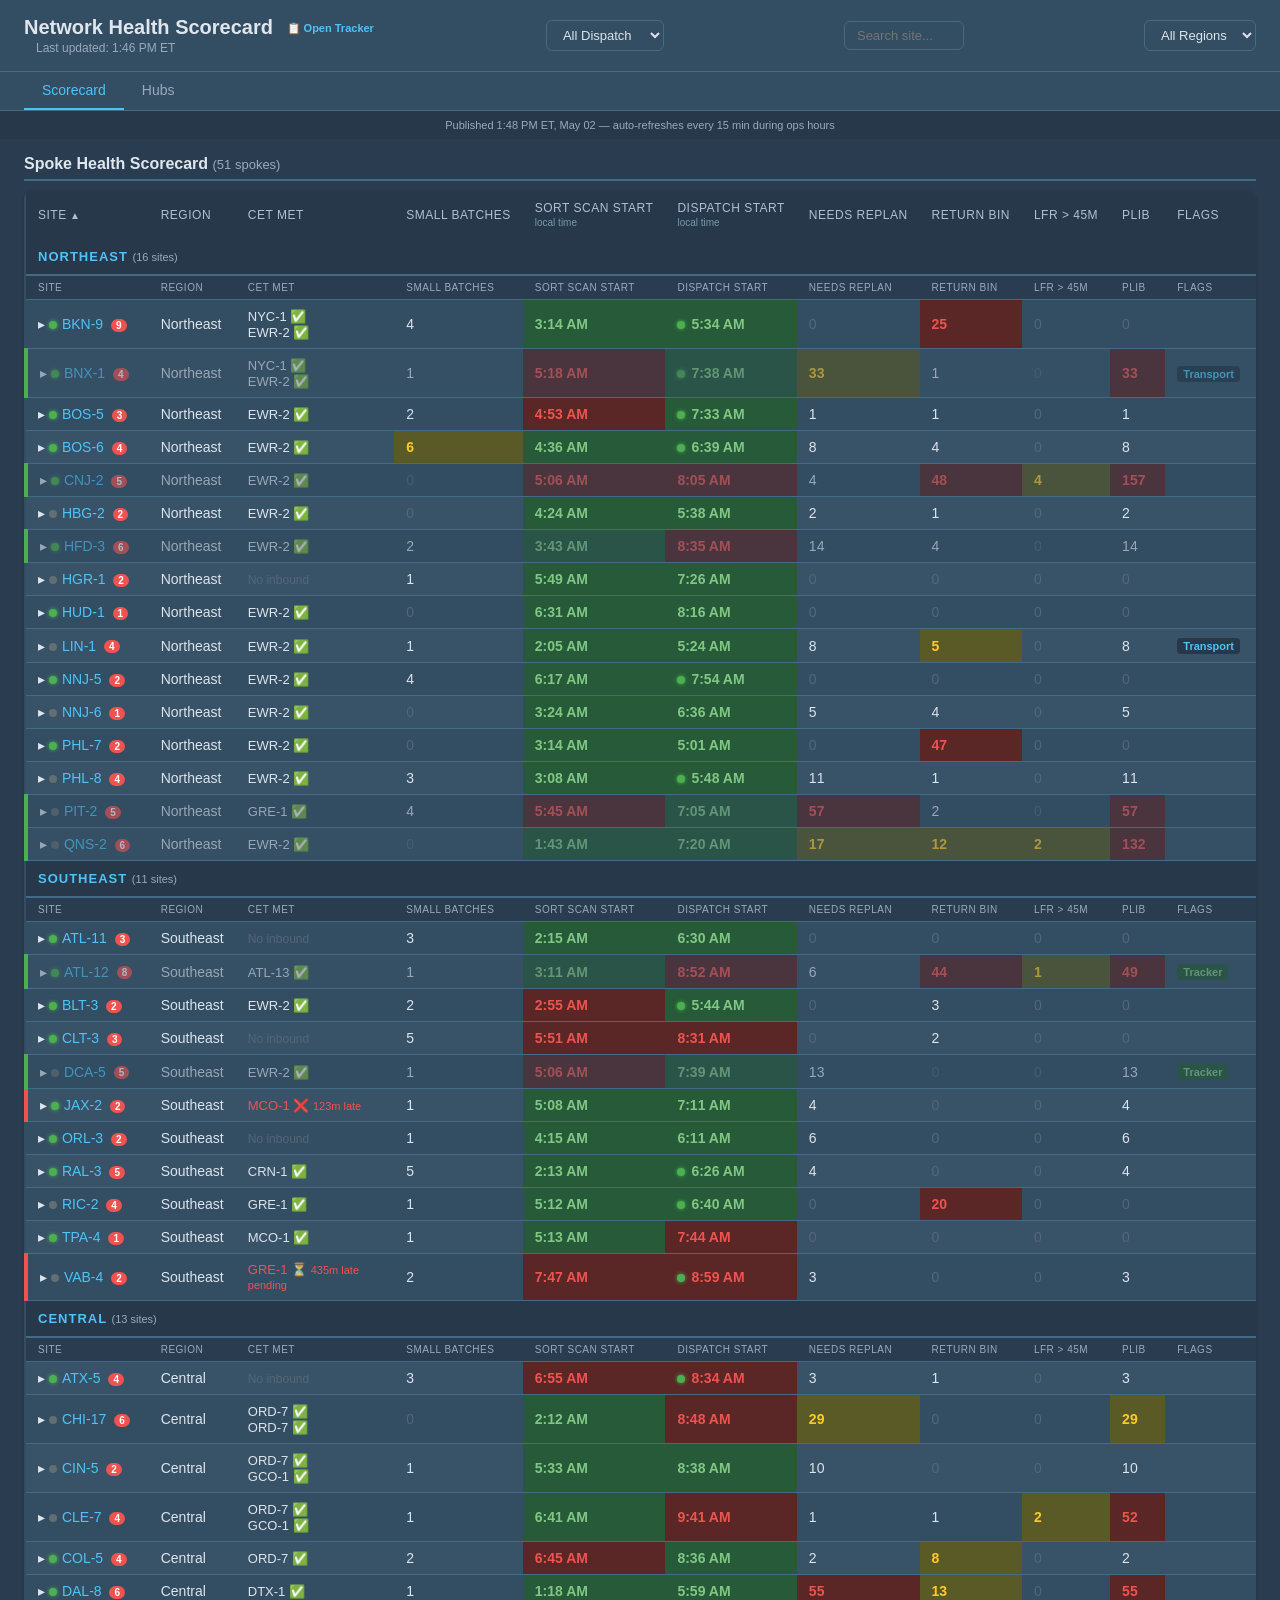
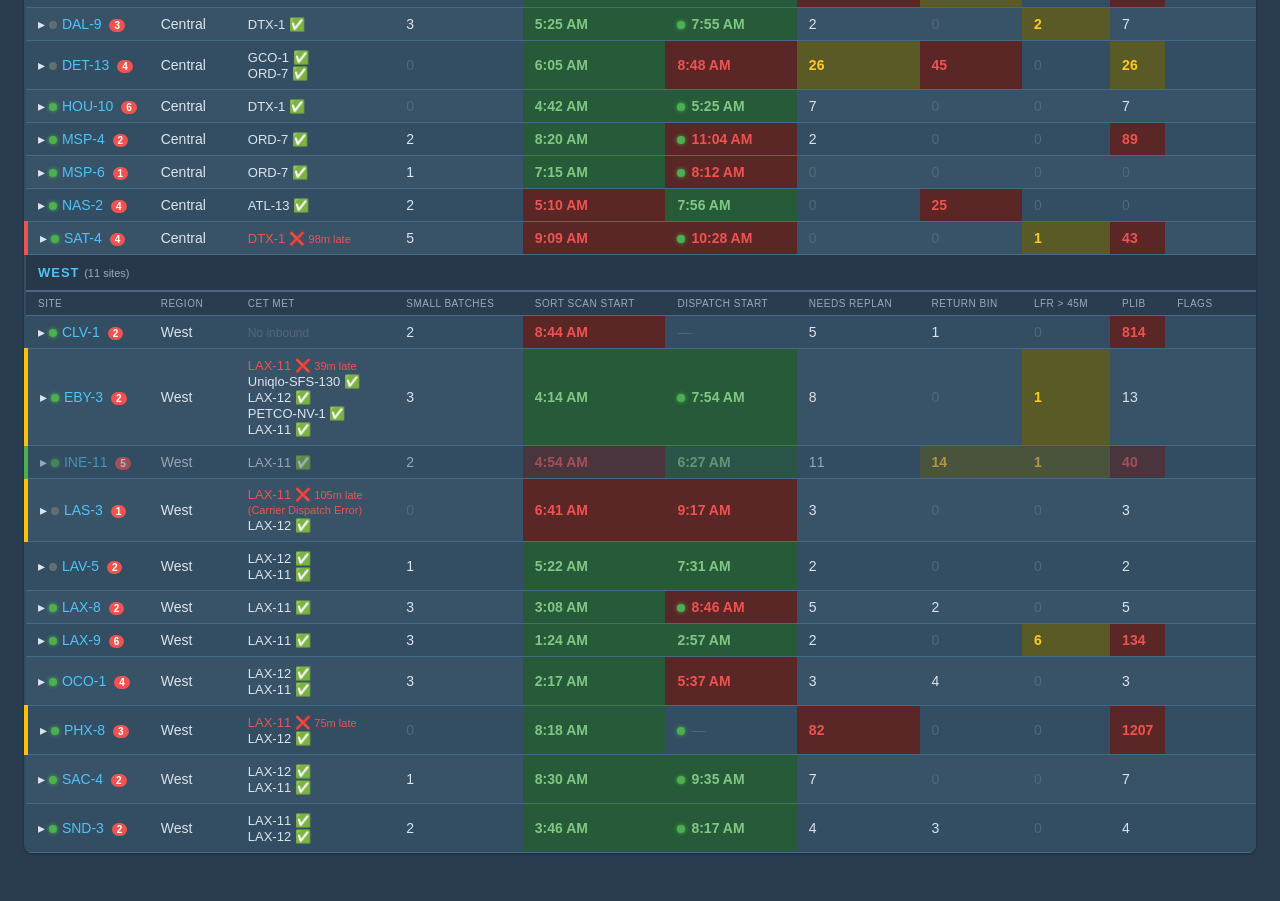
==== commit 6244857f: "Scorecard update 1:48 PM ET" ====
--- a/index.html
+++ b/index.html
@@ -133,7 +133,7 @@
     <header>
         <div>
             <h1><a href="https://docs.google.com/spreadsheets/d/1cQH7gwBvAmZO8WiYNPbrCSnO8zxB0DUDhzaeMM5o-ZU/edit?gid=11136630#gid=11136630" target="_blank">Network Health Scorecard <span class="link-hint">📋 Open Tracker</span></a></h1>
-            <span class="meta">Last updated: 1:41 PM ET</span>
+            <span class="meta">Last updated: 1:46 PM ET</span>
         </div>
         <select id="dispatch-filter" onchange="renderTable()" style="margin-right:8px;">
             <option value="all">All Dispatch</option>
@@ -157,7 +157,7 @@
         <a href="index.html" class="tab active">Scorecard</a>
         <a href="hubs.html" class="tab">Hubs</a>
     </nav>
-    <div class="published">Published 1:43 PM ET, May 02 — auto-refreshes every 15 min during ops hours</div>
+    <div class="published">Published 1:48 PM ET, May 02 — auto-refreshes every 15 min during ops hours</div>
 
     <main>
         <section class="section">
@@ -220,8 +220,8 @@
 
     <script>
         const WEBHOOK_URL = 'https://script.google.com/a/macros/doordash.com/s/AKfycbw4vbemVuziIiTAXgVbvOFTJ_huWhk9L4d3dQdYaH5DydbH1Um0X0ubJEU4hP___y4grg/exec';
-        const DATA = [{"cet_met": 2, "cet_total": 2, "cet_trucks": [{"actual": "2:13 AM", "arrival_reason": "", "carrier": "CH Robinson", "cet": "5:00 AM", "met": true, "minutes_late": 0, "origin": "NYC-1", "shipment_id": "DLUKBLQN3D7Z39K", "status": "on_time"}, {"actual": "2:45 AM", "arrival_reason": "", "carrier": "CH Robinson", "cet": "4:00 AM", "met": true, "minutes_late": 0, "origin": "EWR-2", "shipment_id": "DL6ICBTHOYCPK78", "status": "on_time"}], "dispatch_active": true, "dispatch_diff": 7, "dispatch_start": "5:34 AM", "dispatch_start_avg": "5:27 AM", "dispatch_toggle": true, "flags": [], "has_active_runners": false, "lfr_over_45": 0, "needs_replan": 0, "plib": 0, "pod": "Northeast", "return_bin": 25, "scan_start": "3:14 AM", "scan_start_avg": "3:15 AM", "scan_start_diff": -1, "site": "BKN-9", "site_open": true, "small_batches": 4, "total_batches": 44}, {"cet_met": 2, "cet_total": 2, "cet_trucks": [{"actual": "2:50 AM", "arrival_reason": "", "carrier": "CH Robinson", "cet": "4:00 AM", "met": true, "minutes_late": 0, "origin": "NYC-1", "shipment_id": "DLRAY3B08EWQ2SP", "status": "on_time"}, {"actual": "1:51 AM", "arrival_reason": "", "carrier": "Warp", "cet": "3:00 AM", "met": true, "minutes_late": 0, "origin": "EWR-2", "shipment_id": "DL0UPG8FTNUXWGP", "status": "on_time"}], "dispatch_active": true, "dispatch_diff": 11, "dispatch_start": "7:38 AM", "dispatch_start_avg": "7:27 AM", "dispatch_toggle": true, "flags": [{"category": "Transport", "link": "https://doordash.enterprise.slack.com/archives/C07M6AR7PF1/p1777718756982769", "preview": "NYC-1 > LIN-1 > BNX-1 missing GPS timestamps again this morning"}], "has_active_runners": false, "lfr_over_45": 0, "needs_replan": 33, "plib": 33, "pod": "Northeast", "return_bin": 1, "scan_start": "5:18 AM", "scan_start_avg": "3:42 AM", "scan_start_diff": 96, "site": "BNX-1", "site_open": true, "small_batches": 1, "total_batches": 36}, {"cet_met": 1, "cet_total": 1, "cet_trucks": [{"actual": "2:39 AM", "arrival_reason": "", "carrier": "Warp", "cet": "4:00 AM", "met": true, "minutes_late": 0, "origin": "EWR-2", "shipment_id": "DLER9SJLTM7FA7M", "status": "on_time"}], "dispatch_active": true, "dispatch_diff": -41, "dispatch_start": "7:33 AM", "dispatch_start_avg": "8:14 AM", "dispatch_toggle": true, "flags": [], "has_active_runners": false, "lfr_over_45": 0, "needs_replan": 1, "plib": 1, "pod": "Northeast", "return_bin": 1, "scan_start": "4:53 AM", "scan_start_avg": "4:28 AM", "scan_start_diff": 25, "site": "BOS-5", "site_open": true, "small_batches": 2, "total_batches": 43}, {"cet_met": 1, "cet_total": 1, "cet_trucks": [{"actual": "2:45 AM", "arrival_reason": "", "carrier": "CH Robinson", "cet": "4:30 AM", "met": true, "minutes_late": 0, "origin": "EWR-2", "shipment_id": "DL3X267SUWFP7WR", "status": "on_time"}], "dispatch_active": true, "dispatch_diff": -91, "dispatch_start": "6:39 AM", "dispatch_start_avg": "8:10 AM", "dispatch_toggle": true, "flags": [], "has_active_runners": false, "lfr_over_45": 0, "needs_replan": 8, "plib": 8, "pod": "Northeast", "return_bin": 4, "scan_start": "4:36 AM", "scan_start_avg": "4:31 AM", "scan_start_diff": 5, "site": "BOS-6", "site_open": true, "small_batches": 6, "total_batches": 46}, {"cet_met": 1, "cet_total": 1, "cet_trucks": [{"actual": "9:49 PM", "arrival_reason": "", "carrier": "Bally", "cet": "5:00 AM", "met": true, "minutes_late": 0, "origin": "EWR-2", "shipment_id": "DLJAW5WAQ9RYL8E", "status": "on_time"}], "dispatch_active": false, "dispatch_diff": 22, "dispatch_start": "8:05 AM", "dispatch_start_avg": "7:43 AM", "dispatch_toggle": false, "flags": [], "has_active_runners": false, "lfr_over_45": 4, "needs_replan": 4, "plib": 157, "pod": "Northeast", "return_bin": 48, "scan_start": "5:06 AM", "scan_start_avg": "3:54 AM", "scan_start_diff": 72, "site": "CNJ-2", "site_open": true, "small_batches": 0, "total_batches": 39}, {"cet_met": 1, "cet_total": 1, "cet_trucks": [{"actual": "3:00 AM", "arrival_reason": "", "carrier": "CH Robinson", "cet": "4:00 AM", "met": true, "minutes_late": 0, "origin": "EWR-2", "shipment_id": "DL9VITM31ZGBLM4", "status": "on_time"}], "dispatch_active": false, "dispatch_diff": -93, "dispatch_start": "5:38 AM", "dispatch_start_avg": "7:11 AM", "dispatch_toggle": false, "flags": [], "has_active_runners": false, "lfr_over_45": 0, "needs_replan": 2, "plib": 2, "pod": "Northeast", "return_bin": 1, "scan_start": "4:24 AM", "scan_start_avg": "5:01 AM", "scan_start_diff": -37, "site": "HBG-2", "site_open": false, "small_batches": 0, "total_batches": 17}, {"cet_met": 1, "cet_total": 1, "cet_trucks": [{"actual": "12:49 AM", "arrival_reason": "", "carrier": "Warp", "cet": "2:30 AM", "met": true, "minutes_late": 0, "origin": "EWR-2", "shipment_id": "DLSXENYY2W5UXOW", "status": "on_time"}], "dispatch_active": false, "dispatch_diff": 38, "dispatch_start": "8:35 AM", "dispatch_start_avg": "7:57 AM", "dispatch_toggle": false, "flags": [], "has_active_runners": false, "lfr_over_45": 0, "needs_replan": 14, "plib": 14, "pod": "Northeast", "return_bin": 4, "scan_start": "3:43 AM", "scan_start_avg": "3:38 AM", "scan_start_diff": 5, "site": "HFD-3", "site_open": true, "small_batches": 2, "total_batches": 39}, {"cet_met": 0, "cet_total": 0, "cet_trucks": [], "dispatch_active": false, "dispatch_diff": -14, "dispatch_start": "7:26 AM", "dispatch_start_avg": "7:40 AM", "dispatch_toggle": false, "flags": [], "has_active_runners": false, "lfr_over_45": 0, "needs_replan": 0, "plib": 0, "pod": "Northeast", "return_bin": 0, "scan_start": "5:49 AM", "scan_start_avg": "5:57 AM", "scan_start_diff": -8, "site": "HGR-1", "site_open": false, "small_batches": 1, "total_batches": 16}, {"cet_met": 1, "cet_total": 1, "cet_trucks": [{"actual": "2:11 AM", "arrival_reason": "", "carrier": "Omni Logistics", "cet": "4:00 AM", "met": true, "minutes_late": 0, "origin": "EWR-2", "shipment_id": "DL2A36FBX4QQCCC", "status": "on_time"}], "dispatch_active": false, "dispatch_diff": 15, "dispatch_start": "8:16 AM", "dispatch_start_avg": "8:01 AM", "dispatch_toggle": false, "flags": [], "has_active_runners": false, "lfr_over_45": 0, "needs_replan": 0, "plib": 0, "pod": "Northeast", "return_bin": 0, "scan_start": "6:31 AM", "scan_start_avg": "6:21 AM", "scan_start_diff": 10, "site": "HUD-1", "site_open": true, "small_batches": 0, "total_batches": 12}, {"cet_met": 1, "cet_total": 1, "cet_trucks": [{"actual": "11:31 PM", "arrival_reason": "", "carrier": "CH Robinson", "cet": "3:00 AM", "met": true, "minutes_late": 0, "origin": "EWR-2", "shipment_id": "DLAI1OAI4F8QQOM", "status": "on_time"}], "dispatch_active": false, "dispatch_diff": -42, "dispatch_start": "5:24 AM", "dispatch_start_avg": "6:06 AM", "dispatch_toggle": false, "flags": [{"category": "Transport", "link": "https://doordash.enterprise.slack.com/archives/C07M6AR7PF1/p1777718756982769", "preview": "NYC-1 > LIN-1 > BNX-1 missing GPS timestamps again this morning"}], "has_active_runners": false, "lfr_over_45": 0, "needs_replan": 8, "plib": 8, "pod": "Northeast", "return_bin": 5, "scan_start": "2:05 AM", "scan_start_avg": "2:07 AM", "scan_start_diff": -2, "site": "LIN-1", "site_open": false, "small_batches": 1, "total_batches": 64}, {"cet_met": 1, "cet_total": 1, "cet_trucks": [{"actual": "10:51 PM", "arrival_reason": "", "carrier": "Bally", "cet": "12:30 AM", "met": true, "minutes_late": 0, "origin": "EWR-2", "shipment_id": "DLVLB957D5V6QK0", "status": "on_time"}], "dispatch_active": true, "dispatch_diff": -22, "dispatch_start": "7:54 AM", "dispatch_start_avg": "8:16 AM", "dispatch_toggle": true, "flags": [], "has_active_runners": false, "lfr_over_45": 0, "needs_replan": 0, "plib": 0, "pod": "Northeast", "return_bin": 0, "scan_start": "6:17 AM", "scan_start_avg": "6:22 AM", "scan_start_diff": -5, "site": "NNJ-5", "site_open": true, "small_batches": 4, "total_batches": 37}, {"cet_met": 1, "cet_total": 1, "cet_trucks": [{"actual": "10:30 PM", "arrival_reason": "", "carrier": "Bally", "cet": "1:30 AM", "met": true, "minutes_late": 0, "origin": "EWR-2", "shipment_id": "DLM3BGJIHXYY4NU", "status": "on_time"}], "dispatch_active": false, "dispatch_diff": -74, "dispatch_start": "6:36 AM", "dispatch_start_avg": "7:50 AM", "dispatch_toggle": false, "flags": [], "has_active_runners": false, "lfr_over_45": 0, "needs_replan": 5, "plib": 5, "pod": "Northeast", "return_bin": 4, "scan_start": "3:24 AM", "scan_start_avg": "3:21 AM", "scan_start_diff": 3, "site": "NNJ-6", "site_open": false, "small_batches": 0, "total_batches": 20}, {"cet_met": 1, "cet_total": 1, "cet_trucks": [{"actual": "1:22 AM", "arrival_reason": "Traffic", "carrier": "Omni Logistics", "cet": "3:00 AM", "met": true, "minutes_late": 0, "origin": "EWR-2", "shipment_id": "DLOKN6MI5GNXER3", "status": "on_time"}], "dispatch_active": false, "dispatch_diff": -53, "dispatch_start": "5:01 AM", "dispatch_start_avg": "5:54 AM", "dispatch_toggle": false, "flags": [], "has_active_runners": false, "lfr_over_45": 0, "needs_replan": 0, "plib": 0, "pod": "Northeast", "return_bin": 47, "scan_start": "3:14 AM", "scan_start_avg": "3:21 AM", "scan_start_diff": -7, "site": "PHL-7", "site_open": true, "small_batches": 0, "total_batches": 22}, {"cet_met": 1, "cet_total": 1, "cet_trucks": [{"actual": "1:23 AM", "arrival_reason": "", "carrier": "Omni Logistics", "cet": "4:00 AM", "met": true, "minutes_late": 0, "origin": "EWR-2", "shipment_id": "DLVD38GTQQYJHGO", "status": "on_time"}], "dispatch_active": true, "dispatch_diff": -40, "dispatch_start": "5:48 AM", "dispatch_start_avg": "6:28 AM", "dispatch_toggle": true, "flags": [], "has_active_runners": false, "lfr_over_45": 0, "needs_replan": 11, "plib": 11, "pod": "Northeast", "return_bin": 1, "scan_start": "3:08 AM", "scan_start_avg": "3:04 AM", "scan_start_diff": 4, "site": "PHL-8", "site_open": false, "small_batches": 3, "total_batches": 42}, {"cet_met": 1, "cet_total": 1, "cet_trucks": [{"actual": "4:52 AM", "arrival_reason": "", "carrier": "Staples", "cet": "5:00 AM", "met": true, "minutes_late": 0, "origin": "GRE-1", "shipment_id": "DL7ZJUVXQUO03LM", "status": "on_time"}], "dispatch_active": false, "dispatch_diff": -13, "dispatch_start": "7:05 AM", "dispatch_start_avg": "7:18 AM", "dispatch_toggle": false, "flags": [], "has_active_runners": false, "lfr_over_45": 0, "needs_replan": 57, "plib": 57, "pod": "Northeast", "return_bin": 2, "scan_start": "5:45 AM", "scan_start_avg": "4:52 AM", "scan_start_diff": 53, "site": "PIT-2", "site_open": false, "small_batches": 4, "total_batches": 34}, {"cet_met": 1, "cet_total": 1, "cet_trucks": [{"actual": "9:40 PM", "arrival_reason": "", "carrier": "CH Robinson", "cet": "3:00 AM", "met": true, "minutes_late": 0, "origin": "EWR-2", "shipment_id": "DLMG0Q4O20KC4S3", "status": "on_time"}], "dispatch_active": false, "dispatch_diff": -36, "dispatch_start": "7:20 AM", "dispatch_start_avg": "7:56 AM", "dispatch_toggle": false, "flags": [], "has_active_runners": false, "lfr_over_45": 2, "needs_replan": 17, "plib": 132, "pod": "Northeast", "return_bin": 12, "scan_start": "1:43 AM", "scan_start_avg": "3:04 AM", "scan_start_diff": -81, "site": "QNS-2", "site_open": false, "small_batches": 0, "total_batches": 37}, {"cet_met": 0, "cet_total": 0, "cet_trucks": [], "dispatch_active": false, "dispatch_diff": 14, "dispatch_start": "6:30 AM", "dispatch_start_avg": "6:16 AM", "dispatch_toggle": false, "flags": [], "has_active_runners": false, "lfr_over_45": 0, "needs_replan": 0, "plib": 0, "pod": "Southeast", "return_bin": 0, "scan_start": "2:15 AM", "scan_start_avg": "2:10 AM", "scan_start_diff": 5, "site": "ATL-11", "site_open": true, "small_batches": 3, "total_batches": 32}, {"cet_met": 1, "cet_total": 1, "cet_trucks": [{"actual": "1:43 AM", "arrival_reason": "", "carrier": "Staples", "cet": "2:00 AM", "met": true, "minutes_late": 0, "origin": "ATL-13", "shipment_id": "DLPVHG6T4B6IPX4", "status": "on_time"}], "dispatch_active": false, "dispatch_diff": 25, "dispatch_start": "8:52 AM", "dispatch_start_avg": "8:27 AM", "dispatch_toggle": false, "flags": [{"category": "Tracker", "link": "https://docs.google.com/spreadsheets/d/1BTL59TYgUiowK6feXIcXzOsDiVz20so-l89VP2zH6Ug/edit#gid=1233423933", "preview": "Escalation: ATL-12 Proactive Replan (181 parcels)"}], "has_active_runners": false, "lfr_over_45": 1, "needs_replan": 6, "plib": 49, "pod": "Southeast", "return_bin": 44, "scan_start": "3:11 AM", "scan_start_avg": "3:08 AM", "scan_start_diff": 3, "site": "ATL-12", "site_open": true, "small_batches": 1, "total_batches": 90}, {"cet_met": 1, "cet_total": 1, "cet_trucks": [{"actual": "1:09 AM", "arrival_reason": "", "carrier": "Warp", "cet": "4:00 AM", "met": true, "minutes_late": 0, "origin": "EWR-2", "shipment_id": "DLFJ3YGUEXYPGVQ", "status": "on_time"}], "dispatch_active": true, "dispatch_diff": -33, "dispatch_start": "5:44 AM", "dispatch_start_avg": "6:17 AM", "dispatch_toggle": true, "flags": [], "has_active_runners": false, "lfr_over_45": 0, "needs_replan": 0, "plib": 0, "pod": "Southeast", "return_bin": 3, "scan_start": "2:55 AM", "scan_start_avg": "2:38 AM", "scan_start_diff": 17, "site": "BLT-3", "site_open": true, "small_batches": 2, "total_batches": 42}, {"cet_met": 0, "cet_total": 0, "cet_trucks": [], "dispatch_active": false, "dispatch_diff": 60, "dispatch_start": "8:31 AM", "dispatch_start_avg": "7:31 AM", "dispatch_toggle": false, "flags": [], "has_active_runners": false, "lfr_over_45": 0, "needs_replan": 0, "plib": 0, "pod": "Southeast", "return_bin": 2, "scan_start": "5:51 AM", "scan_start_avg": "5:35 AM", "scan_start_diff": 16, "site": "CLT-3", "site_open": true, "small_batches": 5, "total_batches": 41}, {"cet_met": 1, "cet_total": 1, "cet_trucks": [{"actual": "1:19 AM", "arrival_reason": "", "carrier": "Warp", "cet": "4:00 AM", "met": true, "minutes_late": 0, "origin": "EWR-2", "shipment_id": "DL6R85IHX06FH9H", "status": "on_time"}], "dispatch_active": false, "dispatch_diff": -44, "dispatch_start": "7:39 AM", "dispatch_start_avg": "8:23 AM", "dispatch_toggle": false, "flags": [{"category": "Tracker", "link": "https://docs.google.com/spreadsheets/d/1BTL59TYgUiowK6feXIcXzOsDiVz20so-l89VP2zH6Ug/edit#gid=1233423933", "preview": "Escalation: DCA-5 Proactive Replan (21 parcels)"}], "has_active_runners": false, "lfr_over_45": 0, "needs_replan": 13, "plib": 13, "pod": "Southeast", "return_bin": 0, "scan_start": "5:06 AM", "scan_start_avg": "4:21 AM", "scan_start_diff": 45, "site": "DCA-5", "site_open": false, "small_batches": 1, "total_batches": 89}, {"cet_met": 0, "cet_total": 1, "cet_trucks": [{"actual": "7:03 AM", "arrival_reason": "", "carrier": "Staples", "cet": "5:00 AM", "met": false, "minutes_late": 123, "origin": "MCO-1", "shipment_id": "DLARV4YLRDHM1BD", "status": "late"}], "dispatch_active": false, "dispatch_diff": -55, "dispatch_start": "7:11 AM", "dispatch_start_avg": "8:06 AM", "dispatch_toggle": false, "flags": [], "has_active_runners": false, "lfr_over_45": 0, "needs_replan": 4, "plib": 4, "pod": "Southeast", "return_bin": 0, "scan_start": "5:08 AM", "scan_start_avg": "6:29 AM", "scan_start_diff": -81, "site": "JAX-2", "site_open": true, "small_batches": 1, "total_batches": 15}, {"cet_met": 0, "cet_total": 0, "cet_trucks": [], "dispatch_active": false, "dispatch_diff": 4, "dispatch_start": "6:11 AM", "dispatch_start_avg": "6:07 AM", "dispatch_toggle": false, "flags": [], "has_active_runners": false, "lfr_over_45": 0, "needs_replan": 6, "plib": 6, "pod": "Southeast", "return_bin": 0, "scan_start": "4:15 AM", "scan_start_avg": "4:15 AM", "scan_start_diff": 0, "site": "ORL-3", "site_open": true, "small_batches": 1, "total_batches": 21}, {"cet_met": 1, "cet_total": 1, "cet_trucks": [{"actual": "1:17 AM", "arrival_reason": "", "carrier": "Staples", "cet": "3:00 AM", "met": true, "minutes_late": 0, "origin": "CRN-1", "shipment_id": "DLJOMPC8CE3CPL2", "status": "on_time"}], "dispatch_active": true, "dispatch_diff": -6, "dispatch_start": "6:26 AM", "dispatch_start_avg": "6:32 AM", "dispatch_toggle": true, "flags": [], "has_active_runners": false, "lfr_over_45": 0, "needs_replan": 4, "plib": 4, "pod": "Southeast", "return_bin": 0, "scan_start": "2:13 AM", "scan_start_avg": "3:12 AM", "scan_start_diff": -59, "site": "RAL-3", "site_open": true, "small_batches": 5, "total_batches": 38}, {"cet_met": 1, "cet_total": 1, "cet_trucks": [{"actual": "3:59 AM", "arrival_reason": "", "carrier": "Staples", "cet": "4:30 AM", "met": true, "minutes_late": 0, "origin": "GRE-1", "shipment_id": "DLSH9EA7VXTOL7X", "status": "on_time"}], "dispatch_active": true, "dispatch_diff": -30, "dispatch_start": "6:40 AM", "dispatch_start_avg": "7:10 AM", "dispatch_toggle": true, "flags": [], "has_active_runners": false, "lfr_over_45": 0, "needs_replan": 0, "plib": 0, "pod": "Southeast", "return_bin": 20, "scan_start": "5:12 AM", "scan_start_avg": "5:06 AM", "scan_start_diff": 6, "site": "RIC-2", "site_open": false, "small_batches": 1, "total_batches": 18}, {"cet_met": 1, "cet_total": 1, "cet_trucks": [{"actual": "3:25 AM", "arrival_reason": "", "carrier": "Staples", "cet": "4:30 AM", "met": true, "minutes_late": 0, "origin": "MCO-1", "shipment_id": "DLG0L4KGHK31RBS", "status": "on_time"}], "dispatch_active": false, "dispatch_diff": 31, "dispatch_start": "7:44 AM", "dispatch_start_avg": "7:13 AM", "dispatch_toggle": false, "flags": [], "has_active_runners": false, "lfr_over_45": 0, "needs_replan": 0, "plib": 0, "pod": "Southeast", "return_bin": 0, "scan_start": "5:13 AM", "scan_start_avg": "4:59 AM", "scan_start_diff": 14, "site": "TPA-4", "site_open": true, "small_batches": 1, "total_batches": 20}, {"cet_met": 0, "cet_total": 1, "cet_trucks": [{"actual": "", "arrival_reason": "", "carrier": "Staples", "cet": "6:30 AM", "met": false, "minutes_late": 429, "origin": "GRE-1", "shipment_id": "DL0O1GE1SY9GG86", "status": "pending_late"}], "dispatch_active": true, "dispatch_diff": 22, "dispatch_start": "8:59 AM", "dispatch_start_avg": "8:37 AM", "dispatch_toggle": true, "flags": [], "has_active_runners": false, "lfr_over_45": 0, "needs_replan": 3, "plib": 3, "pod": "Southeast", "return_bin": 0, "scan_start": "7:47 AM", "scan_start_avg": "6:56 AM", "scan_start_diff": 51, "site": "VAB-4", "site_open": false, "small_batches": 2, "total_batches": 16}, {"cet_met": 0, "cet_total": 0, "cet_trucks": [], "dispatch_active": true, "dispatch_diff": 100, "dispatch_start": "8:34 AM", "dispatch_start_avg": "6:54 AM", "dispatch_toggle": true, "flags": [], "has_active_runners": false, "lfr_over_45": 0, "needs_replan": 1, "plib": 1, "pod": "Central", "return_bin": 1, "scan_start": "6:55 AM", "scan_start_avg": "4:36 AM", "scan_start_diff": 139, "site": "ATX-5", "site_open": true, "small_batches": 3, "total_batches": 27}, {"cet_met": 2, "cet_total": 2, "cet_trucks": [{"actual": "12:34 AM", "arrival_reason": "", "carrier": "Warp", "cet": "3:00 AM", "met": true, "minutes_late": 0, "origin": "ORD-7", "shipment_id": "DLYN13U7HUH2R5N", "status": "on_time"}, {"actual": "12:47 AM", "arrival_reason": "Mechanical Failure", "carrier": "Warp", "cet": "3:00 AM", "met": true, "minutes_late": 0, "origin": "ORD-7", "shipment_id": "DL8CZTMBQVB63WD", "status": "on_time"}], "dispatch_active": false, "dispatch_diff": 35, "dispatch_start": "8:48 AM", "dispatch_start_avg": "8:13 AM", "dispatch_toggle": false, "flags": [], "has_active_runners": false, "lfr_over_45": 0, "needs_replan": 29, "plib": 29, "pod": "Central", "return_bin": 0, "scan_start": "2:12 AM", "scan_start_avg": "2:02 AM", "scan_start_diff": 10, "site": "CHI-17", "site_open": false, "small_batches": 0, "total_batches": 127}, {"cet_met": 2, "cet_total": 2, "cet_trucks": [{"actual": "4:12 AM", "arrival_reason": "", "carrier": "Bally", "cet": "6:00 AM", "met": true, "minutes_late": 0, "origin": "ORD-7", "shipment_id": "DLJEYVXFMOES4LN", "status": "on_time"}, {"actual": "6:00 AM", "arrival_reason": "", "carrier": "Staples", "cet": "6:00 AM", "met": true, "minutes_late": 0, "origin": "GCO-1", "shipment_id": "DL851PCV1GHWTU2", "status": "on_time"}], "dispatch_active": false, "dispatch_diff": -9, "dispatch_start": "8:38 AM", "dispatch_start_avg": "8:47 AM", "dispatch_toggle": false, "flags": [], "has_active_runners": false, "lfr_over_45": 0, "needs_replan": 10, "plib": 10, "pod": "Central", "return_bin": 0, "scan_start": "5:33 AM", "scan_start_avg": "5:32 AM", "scan_start_diff": 1, "site": "CIN-5", "site_open": false, "small_batches": 1, "total_batches": 35}, {"cet_met": 2, "cet_total": 2, "cet_trucks": [{"actual": "4:40 AM", "arrival_reason": "", "carrier": "Warp", "cet": "6:00 AM", "met": true, "minutes_late": 0, "origin": "ORD-7", "shipment_id": "DLRSWJ7BIMTU36S", "status": "on_time"}, {"actual": "4:54 AM", "arrival_reason": "", "carrier": "Staples", "cet": "6:00 AM", "met": true, "minutes_late": 0, "origin": "GCO-1", "shipment_id": "DLK1FLYFK6Y9FBQ", "status": "on_time"}], "dispatch_active": false, "dispatch_diff": 31, "dispatch_start": "9:41 AM", "dispatch_start_avg": "9:10 AM", "dispatch_toggle": false, "flags": [], "has_active_runners": false, "lfr_over_45": 2, "needs_replan": 1, "plib": 52, "pod": "Central", "return_bin": 1, "scan_start": "6:41 AM", "scan_start_avg": "6:56 AM", "scan_start_diff": -15, "site": "CLE-7", "site_open": false, "small_batches": 1, "total_batches": 31}, {"cet_met": 1, "cet_total": 1, "cet_trucks": [{"actual": "5:22 AM", "arrival_reason": "", "carrier": "Warp", "cet": "6:30 AM", "met": true, "minutes_late": 0, "origin": "ORD-7", "shipment_id": "DLN2R6XR4MC6KAP", "status": "on_time"}], "dispatch_active": false, "dispatch_diff": -3, "dispatch_start": "8:36 AM", "dispatch_start_avg": "8:39 AM", "dispatch_toggle": false, "flags": [], "has_active_runners": false, "lfr_over_45": 0, "needs_replan": 2, "plib": 2, "pod": "Central", "return_bin": 8, "scan_start": "6:45 AM", "scan_start_avg": "6:26 AM", "scan_start_diff": 19, "site": "COL-5", "site_open": true, "small_batches": 2, "total_batches": 20}, {"cet_met": 1, "cet_total": 1, "cet_trucks": [{"actual": "1:59 AM", "arrival_reason": "", "carrier": "Warp", "cet": "2:30 AM", "met": true, "minutes_late": 0, "origin": "DTX-1", "shipment_id": "DL8FVV7TS61ID0A", "status": "on_time"}], "dispatch_active": false, "dispatch_diff": 12, "dispatch_start": "5:59 AM", "dispatch_start_avg": "5:47 AM", "dispatch_toggle": false, "flags": [], "has_active_runners": false, "lfr_over_45": 0, "needs_replan": 55, "plib": 55, "pod": "Central", "return_bin": 13, "scan_start": "1:18 AM", "scan_start_avg": "1:31 AM", "scan_start_diff": -13, "site": "DAL-8", "site_open": true, "small_batches": 1, "total_batches": 33}, {"cet_met": 1, "cet_total": 1, "cet_trucks": [{"actual": "12:32 AM", "arrival_reason": "", "carrier": "Bally", "cet": "2:00 AM", "met": true, "minutes_late": 0, "origin": "DTX-1", "shipment_id": "DLUGTD3OX4F0OB4", "status": "on_time"}], "dispatch_active": true, "dispatch_diff": -23, "dispatch_start": "7:55 AM", "dispatch_start_avg": "8:18 AM", "dispatch_toggle": true, "flags": [], "has_active_runners": false, "lfr_over_45": 2, "needs_replan": 2, "plib": 7, "pod": "Central", "return_bin": 0, "scan_start": "5:25 AM", "scan_start_avg": "5:31 AM", "scan_start_diff": -6, "site": "DAL-9", "site_open": false, "small_batches": 3, "total_batches": 31}, {"cet_met": 2, "cet_total": 2, "cet_trucks": [{"actual": "3:40 AM", "arrival_reason": "", "carrier": "Staples", "cet": "4:00 AM", "met": true, "minutes_late": 0, "origin": "GCO-1", "shipment_id": "DLM2YHY0WLTUKOU", "status": "on_time"}, {"actual": "5:09 AM", "arrival_reason": "", "carrier": "Omni Logistics", "cet": "5:30 AM", "met": true, "minutes_late": 0, "origin": "ORD-7", "shipment_id": "DLIEUUWYQLFSXQ7", "status": "on_time"}], "dispatch_active": false, "dispatch_diff": 30, "dispatch_start": "8:48 AM", "dispatch_start_avg": "8:18 AM", "dispatch_toggle": false, "flags": [], "has_active_runners": false, "lfr_over_45": 0, "needs_replan": 26, "plib": 26, "pod": "Central", "return_bin": 45, "scan_start": "6:05 AM", "scan_start_avg": "6:00 AM", "scan_start_diff": 5, "site": "DET-13", "site_open": false, "small_batches": 0, "total_batches": 64}, {"cet_met": 1, "cet_total": 1, "cet_trucks": [{"actual": "4:43 AM", "arrival_reason": "", "carrier": "Warp", "cet": "5:30 AM", "met": true, "minutes_late": 0, "origin": "DTX-1", "shipment_id": "DLFX1980XFEDA5V", "status": "on_time"}], "dispatch_active": true, "dispatch_diff": -121, "dispatch_start": "5:25 AM", "dispatch_start_avg": "7:26 AM", "dispatch_toggle": true, "flags": [], "has_active_runners": false, "lfr_over_45": 0, "needs_replan": 7, "plib": 7, "pod": "Central", "return_bin": 0, "scan_start": "4:42 AM", "scan_start_avg": "4:40 AM", "scan_start_diff": 2, "site": "HOU-10", "site_open": true, "small_batches": 0, "total_batches": 81}, {"cet_met": 1, "cet_total": 1, "cet_trucks": [{"actual": "5:10 AM", "arrival_reason": "", "carrier": "Warp", "cet": "8:00 AM", "met": true, "minutes_late": 0, "origin": "ORD-7", "shipment_id": "DLSOKEVLXPBCLQI", "status": "on_time"}], "dispatch_active": true, "dispatch_diff": 35, "dispatch_start": "11:04 AM", "dispatch_start_avg": "10:29 AM", "dispatch_toggle": true, "flags": [], "has_active_runners": true, "lfr_over_45": 0, "needs_replan": 2, "plib": 214, "pod": "Central", "return_bin": 0, "scan_start": "8:20 AM", "scan_start_avg": "8:07 AM", "scan_start_diff": 13, "site": "MSP-4", "site_open": true, "small_batches": 2, "total_batches": 42}, {"cet_met": 1, "cet_total": 1, "cet_trucks": [{"actual": "6:06 AM", "arrival_reason": "", "carrier": "CH Robinson", "cet": "8:00 AM", "met": true, "minutes_late": 0, "origin": "ORD-7", "shipment_id": "DLU6SF3A9EET9SC", "status": "on_time"}], "dispatch_active": true, "dispatch_diff": 16, "dispatch_start": "8:12 AM", "dispatch_start_avg": "7:56 AM", "dispatch_toggle": true, "flags": [], "has_active_runners": false, "lfr_over_45": 0, "needs_replan": 0, "plib": 0, "pod": "Central", "return_bin": 0, "scan_start": "7:15 AM", "scan_start_avg": "7:02 AM", "scan_start_diff": 13, "site": "MSP-6", "site_open": true, "small_batches": 1, "total_batches": 10}, {"cet_met": 1, "cet_total": 1, "cet_trucks": [{"actual": "5:00 AM", "arrival_reason": "", "carrier": "Staples", "cet": "5:30 AM", "met": true, "minutes_late": 0, "origin": "ATL-13", "shipment_id": "DLU2K8XBGQRMG2R", "status": "on_time"}], "dispatch_active": false, "dispatch_diff": -1, "dispatch_start": "7:56 AM", "dispatch_start_avg": "7:57 AM", "dispatch_toggle": false, "flags": [], "has_active_runners": false, "lfr_over_45": 0, "needs_replan": 0, "plib": 0, "pod": "Central", "return_bin": 25, "scan_start": "5:10 AM", "scan_start_avg": "4:51 AM", "scan_start_diff": 19, "site": "NAS-2", "site_open": true, "small_batches": 2, "total_batches": 31}, {"cet_met": 0, "cet_total": 1, "cet_trucks": [{"actual": "10:08 AM", "arrival_reason": "", "carrier": "Warp", "cet": "8:30 AM", "met": false, "minutes_late": 98, "origin": "DTX-1", "shipment_id": "DL9OBZR8VJO3KVD", "status": "late"}], "dispatch_active": true, "dispatch_diff": 72, "dispatch_start": "10:28 AM", "dispatch_start_avg": "9:16 AM", "dispatch_toggle": true, "flags": [], "has_active_runners": true, "lfr_over_45": 1, "needs_replan": 0, "plib": 44, "pod": "Central", "return_bin": 0, "scan_start": "9:09 AM", "scan_start_avg": "8:08 AM", "scan_start_diff": 61, "site": "SAT-4", "site_open": true, "small_batches": 5, "total_batches": 24}, {"cet_met": 0, "cet_total": 0, "cet_trucks": [], "dispatch_active": false, "dispatch_diff": 0, "dispatch_start": "", "dispatch_start_avg": "10:04 AM", "dispatch_toggle": false, "flags": [], "has_active_runners": false, "lfr_over_45": 0, "needs_replan": 5, "plib": 814, "pod": "West", "return_bin": 1, "scan_start": "8:44 AM", "scan_start_avg": "8:04 AM", "scan_start_diff": 40, "site": "CLV-1", "site_open": true, "small_batches": 2, "total_batches": 20}, {"cet_met": 4, "cet_total": 5, "cet_trucks": [{"actual": "10:09 AM", "arrival_reason": "", "carrier": "Bally", "cet": "9:30 AM", "met": false, "minutes_late": 39, "origin": "LAX-11", "shipment_id": "DLXYKGTR0NI3XKN", "status": "late"}, {"actual": "", "arrival_reason": "", "carrier": "Warp", "cet": "10:00 PM", "met": true, "minutes_late": 0, "origin": "Uniqlo-SFS-130", "shipment_id": "DLT228QO5DT69HB", "status": "pending_ok"}, {"actual": "6:59 AM", "arrival_reason": "", "carrier": "Warp", "cet": "9:30 AM", "met": true, "minutes_late": 0, "origin": "LAX-12", "shipment_id": "DLSL9GKN3UZCF5W", "status": "on_time"}, {"actual": "", "arrival_reason": "", "carrier": "CH Robinson", "cet": "2:00 AM", "met": true, "minutes_late": 0, "origin": "PETCO-NV-1", "shipment_id": "DLHXCS11MJCZPOT", "status": "pending_ok"}, {"actual": "7:02 AM", "arrival_reason": "", "carrier": "Bally", "cet": "9:30 AM", "met": true, "minutes_late": 0, "origin": "LAX-11", "shipment_id": "DLHE2OFTRS1D753", "status": "on_time"}], "dispatch_active": true, "dispatch_diff": -38, "dispatch_start": "7:54 AM", "dispatch_start_avg": "8:32 AM", "dispatch_toggle": false, "flags": [], "has_active_runners": true, "lfr_over_45": 1, "needs_replan": 8, "plib": 13, "pod": "West", "return_bin": 0, "scan_start": "4:14 AM", "scan_start_avg": "4:05 AM", "scan_start_diff": 9, "site": "EBY-3", "site_open": true, "small_batches": 3, "total_batches": 63}, {"cet_met": 1, "cet_total": 1, "cet_trucks": [{"actual": "2:43 AM", "arrival_reason": "", "carrier": "CH Robinson", "cet": "4:00 AM", "met": true, "minutes_late": 0, "origin": "LAX-11", "shipment_id": "DLFAAF9S9MZE792", "status": "on_time"}], "dispatch_active": false, "dispatch_diff": -46, "dispatch_start": "6:27 AM", "dispatch_start_avg": "7:13 AM", "dispatch_toggle": false, "flags": [], "has_active_runners": false, "lfr_over_45": 1, "needs_replan": 11, "plib": 40, "pod": "West", "return_bin": 14, "scan_start": "4:54 AM", "scan_start_avg": "3:49 AM", "scan_start_diff": 65, "site": "INE-11", "site_open": true, "small_batches": 2, "total_batches": 51}, {"cet_met": 1, "cet_total": 2, "cet_trucks": [{"actual": "11:15 AM", "arrival_reason": "Carrier Dispatch Error", "carrier": "Warp", "cet": "9:30 AM", "met": false, "minutes_late": 105, "origin": "LAX-11", "shipment_id": "DLRECBROH8XWRIY", "status": "late"}, {"actual": "8:12 AM", "arrival_reason": "", "carrier": "Warp", "cet": "9:30 AM", "met": true, "minutes_late": 0, "origin": "LAX-12", "shipment_id": "DL9BFQAS5UFMSQ6", "status": "on_time"}], "dispatch_active": true, "dispatch_diff": 49, "dispatch_start": "9:17 AM", "dispatch_start_avg": "8:28 AM", "dispatch_toggle": true, "flags": [], "has_active_runners": false, "lfr_over_45": 0, "needs_replan": 3, "plib": 3, "pod": "West", "return_bin": 0, "scan_start": "6:41 AM", "scan_start_avg": "6:16 AM", "scan_start_diff": 25, "site": "LAS-3", "site_open": false, "small_batches": 0, "total_batches": 17}, {"cet_met": 2, "cet_total": 2, "cet_trucks": [{"actual": "8:22 AM", "arrival_reason": "", "carrier": "Warp", "cet": "8:00 AM", "met": true, "minutes_late": 0, "origin": "LAX-12", "shipment_id": "DLTWU45UI646NHA", "status": "on_time"}, {"actual": "8:09 AM", "arrival_reason": "", "carrier": "CH Robinson", "cet": "8:00 AM", "met": true, "minutes_late": 0, "origin": "LAX-11", "shipment_id": "DLGLBKIO9MSB3M7", "status": "on_time"}], "dispatch_active": false, "dispatch_diff": 2, "dispatch_start": "7:31 AM", "dispatch_start_avg": "7:29 AM", "dispatch_toggle": false, "flags": [], "has_active_runners": false, "lfr_over_45": 0, "needs_replan": 2, "plib": 2, "pod": "West", "return_bin": 0, "scan_start": "5:22 AM", "scan_start_avg": "5:32 AM", "scan_start_diff": -10, "site": "LAV-5", "site_open": false, "small_batches": 1, "total_batches": 10}, {"cet_met": 1, "cet_total": 1, "cet_trucks": [{"actual": "2:49 AM", "arrival_reason": "", "carrier": "Warp", "cet": "5:00 AM", "met": true, "minutes_late": 0, "origin": "LAX-11", "shipment_id": "DLOUZ4X1WL8R3AO", "status": "on_time"}], "dispatch_active": true, "dispatch_diff": 56, "dispatch_start": "8:46 AM", "dispatch_start_avg": "7:50 AM", "dispatch_toggle": true, "flags": [], "has_active_runners": true, "lfr_over_45": 0, "needs_replan": 5, "plib": 5, "pod": "West", "return_bin": 2, "scan_start": "3:08 AM", "scan_start_avg": "3:21 AM", "scan_start_diff": -13, "site": "LAX-8", "site_open": true, "small_batches": 3, "total_batches": 70}, {"cet_met": 1, "cet_total": 1, "cet_trucks": [{"actual": "2:39 AM", "arrival_reason": "", "carrier": "CH Robinson", "cet": "4:00 AM", "met": true, "minutes_late": 0, "origin": "LAX-11", "shipment_id": "DL4I3X4N9RIEBAW", "status": "on_time"}], "dispatch_active": false, "dispatch_diff": -152, "dispatch_start": "2:57 AM", "dispatch_start_avg": "5:29 AM", "dispatch_toggle": false, "flags": [], "has_active_runners": false, "lfr_over_45": 6, "needs_replan": 2, "plib": 134, "pod": "West", "return_bin": 0, "scan_start": "1:24 AM", "scan_start_avg": "1:36 AM", "scan_start_diff": -12, "site": "LAX-9", "site_open": true, "small_batches": 3, "total_batches": 57}, {"cet_met": 2, "cet_total": 2, "cet_trucks": [{"actual": "4:48 AM", "arrival_reason": "", "carrier": "Warp", "cet": "5:30 AM", "met": true, "minutes_late": 0, "origin": "LAX-12", "shipment_id": "DLOIU7HNHYSCYH3", "status": "on_time"}, {"actual": "2:24 AM", "arrival_reason": "", "carrier": "CH Robinson", "cet": "4:00 AM", "met": true, "minutes_late": 0, "origin": "LAX-11", "shipment_id": "DLAWLKGA3FGCWHA", "status": "on_time"}], "dispatch_active": false, "dispatch_diff": 41, "dispatch_start": "5:37 AM", "dispatch_start_avg": "4:56 AM", "dispatch_toggle": false, "flags": [], "has_active_runners": false, "lfr_over_45": 0, "needs_replan": 3, "plib": 3, "pod": "West", "return_bin": 4, "scan_start": "2:17 AM", "scan_start_avg": "2:28 AM", "scan_start_diff": -11, "site": "OCO-1", "site_open": true, "small_batches": 3, "total_batches": 49}, {"cet_met": 1, "cet_total": 2, "cet_trucks": [{"actual": "11:15 AM", "arrival_reason": "", "carrier": "CH Robinson", "cet": "10:00 AM", "met": false, "minutes_late": 75, "origin": "LAX-11", "shipment_id": "DLTY0WC7ST4ICDZ", "status": "late"}, {"actual": "7:50 AM", "arrival_reason": "", "carrier": "Warp", "cet": "10:00 AM", "met": true, "minutes_late": 0, "origin": "LAX-12", "shipment_id": "DL4DVY7YQNZIGYL", "status": "on_time"}], "dispatch_active": true, "dispatch_diff": 0, "dispatch_start": "", "dispatch_start_avg": "10:25 AM", "dispatch_toggle": true, "flags": [], "has_active_runners": false, "lfr_over_45": 0, "needs_replan": 82, "plib": 1207, "pod": "West", "return_bin": 0, "scan_start": "8:18 AM", "scan_start_avg": "8:17 AM", "scan_start_diff": 1, "site": "PHX-8", "site_open": true, "small_batches": 0, "total_batches": 25}, {"cet_met": 2, "cet_total": 2, "cet_trucks": [{"actual": "10:59 AM", "arrival_reason": "", "carrier": "Warp", "cet": "12:00 PM", "met": true, "minutes_late": 0, "origin": "LAX-12", "shipment_id": "DLUQHNS4KNYMP0Z", "status": "on_time"}, {"actual": "11:13 AM", "arrival_reason": "", "carrier": "Warp", "cet": "12:30 PM", "met": true, "minutes_late": 0, "origin": "LAX-11", "shipment_id": "DLPZHE398HLGC8A", "status": "on_time"}], "dispatch_active": true, "dispatch_diff": -37, "dispatch_start": "9:35 AM", "dispatch_start_avg": "10:12 AM", "dispatch_toggle": true, "flags": [], "has_active_runners": false, "lfr_over_45": 0, "needs_replan": 7, "plib": 7, "pod": "West", "return_bin": 0, "scan_start": "8:30 AM", "scan_start_avg": "8:48 AM", "scan_start_diff": -18, "site": "SAC-4", "site_open": true, "small_batches": 1, "total_batches": 17}, {"cet_met": 2, "cet_total": 2, "cet_trucks": [{"actual": "4:49 AM", "arrival_reason": "", "carrier": "CH Robinson", "cet": "9:00 AM", "met": true, "minutes_late": 0, "origin": "LAX-11", "shipment_id": "DLP4UZW1OWAERPH", "status": "on_time"}, {"actual": "2:12 AM", "arrival_reason": "", "carrier": "Warp", "cet": "9:00 AM", "met": true, "minutes_late": 0, "origin": "LAX-12", "shipment_id": "DL3B5YYDOV26069", "status": "on_time"}], "dispatch_active": true, "dispatch_diff": 11, "dispatch_start": "8:17 AM", "dispatch_start_avg": "8:06 AM", "dispatch_toggle": true, "flags": [], "has_active_runners": true, "lfr_over_45": 0, "needs_replan": 4, "plib": 4, "pod": "West", "return_bin": 3, "scan_start": "3:46 AM", "scan_start_avg": "3:35 AM", "scan_start_diff": 11, "site": "SND-3", "site_open": true, "small_batches": 2, "total_batches": 52}];
-        const TRACKED = {"PIT-2": [{"timestamp": "5/2/2026, 7:33:39 AM", "action": "PLIB", "user": "Jose"}], "ATL-12": [{"timestamp": "5/2/2026, 7:34:11 AM", "action": "Needs Replan", "user": "Nikhita"}, {"timestamp": "5/2/2026, 10:55:35 AM", "action": "Return Bin", "user": "Nikhita"}, {"timestamp": "5/2/2026, 1:40:03 PM", "action": "PLIB", "user": "Nikhita"}], "DCA-5": [{"timestamp": "5/2/2026, 7:34:31 AM", "action": "Needs Replan", "user": "Nikhita"}, {"timestamp": "5/2/2026, 1:41:24 PM", "action": "PLIB", "user": "Nikhita"}], "HFD-3": [{"timestamp": "5/2/2026, 7:34:31 AM", "action": "Needs Replan", "user": "Tatiana"}], "BNX-1": [{"timestamp": "5/2/2026, 7:34:53 AM", "action": "Needs Replan", "user": "Tatiana"}], "QNS-2": [{"timestamp": "5/2/2026, 11:07:50 AM", "action": "Needs Replan", "user": "Brigette Ernest"}], "INE-11": [{"timestamp": "5/2/2026, 1:06:49 PM", "action": "Return Bin", "user": "Amber"}]};
+        const DATA = [{"cet_met": 2, "cet_total": 2, "cet_trucks": [{"actual": "2:13 AM", "arrival_reason": "", "carrier": "CH Robinson", "cet": "5:00 AM", "met": true, "minutes_late": 0, "origin": "NYC-1", "shipment_id": "DLUKBLQN3D7Z39K", "status": "on_time"}, {"actual": "2:45 AM", "arrival_reason": "", "carrier": "CH Robinson", "cet": "4:00 AM", "met": true, "minutes_late": 0, "origin": "EWR-2", "shipment_id": "DL6ICBTHOYCPK78", "status": "on_time"}], "dispatch_active": true, "dispatch_diff": 7, "dispatch_start": "5:34 AM", "dispatch_start_avg": "5:27 AM", "dispatch_toggle": true, "flags": [], "has_active_runners": false, "lfr_over_45": 0, "needs_replan": 0, "plib": 0, "pod": "Northeast", "return_bin": 25, "scan_start": "3:14 AM", "scan_start_avg": "3:15 AM", "scan_start_diff": -1, "site": "BKN-9", "site_open": true, "small_batches": 4, "total_batches": 44}, {"cet_met": 2, "cet_total": 2, "cet_trucks": [{"actual": "2:50 AM", "arrival_reason": "", "carrier": "CH Robinson", "cet": "4:00 AM", "met": true, "minutes_late": 0, "origin": "NYC-1", "shipment_id": "DLRAY3B08EWQ2SP", "status": "on_time"}, {"actual": "1:51 AM", "arrival_reason": "", "carrier": "Warp", "cet": "3:00 AM", "met": true, "minutes_late": 0, "origin": "EWR-2", "shipment_id": "DL0UPG8FTNUXWGP", "status": "on_time"}], "dispatch_active": true, "dispatch_diff": 11, "dispatch_start": "7:38 AM", "dispatch_start_avg": "7:27 AM", "dispatch_toggle": true, "flags": [{"category": "Transport", "link": "https://doordash.enterprise.slack.com/archives/C07M6AR7PF1/p1777718756982769", "preview": "NYC-1 > LIN-1 > BNX-1 missing GPS timestamps again this morning"}], "has_active_runners": false, "lfr_over_45": 0, "needs_replan": 33, "plib": 33, "pod": "Northeast", "return_bin": 1, "scan_start": "5:18 AM", "scan_start_avg": "3:42 AM", "scan_start_diff": 96, "site": "BNX-1", "site_open": true, "small_batches": 1, "total_batches": 36}, {"cet_met": 1, "cet_total": 1, "cet_trucks": [{"actual": "2:39 AM", "arrival_reason": "", "carrier": "Warp", "cet": "4:00 AM", "met": true, "minutes_late": 0, "origin": "EWR-2", "shipment_id": "DLER9SJLTM7FA7M", "status": "on_time"}], "dispatch_active": true, "dispatch_diff": -41, "dispatch_start": "7:33 AM", "dispatch_start_avg": "8:14 AM", "dispatch_toggle": true, "flags": [], "has_active_runners": false, "lfr_over_45": 0, "needs_replan": 1, "plib": 1, "pod": "Northeast", "return_bin": 1, "scan_start": "4:53 AM", "scan_start_avg": "4:28 AM", "scan_start_diff": 25, "site": "BOS-5", "site_open": true, "small_batches": 2, "total_batches": 43}, {"cet_met": 1, "cet_total": 1, "cet_trucks": [{"actual": "2:45 AM", "arrival_reason": "", "carrier": "CH Robinson", "cet": "4:30 AM", "met": true, "minutes_late": 0, "origin": "EWR-2", "shipment_id": "DL3X267SUWFP7WR", "status": "on_time"}], "dispatch_active": true, "dispatch_diff": -91, "dispatch_start": "6:39 AM", "dispatch_start_avg": "8:10 AM", "dispatch_toggle": true, "flags": [], "has_active_runners": false, "lfr_over_45": 0, "needs_replan": 8, "plib": 8, "pod": "Northeast", "return_bin": 4, "scan_start": "4:36 AM", "scan_start_avg": "4:31 AM", "scan_start_diff": 5, "site": "BOS-6", "site_open": true, "small_batches": 6, "total_batches": 46}, {"cet_met": 1, "cet_total": 1, "cet_trucks": [{"actual": "9:49 PM", "arrival_reason": "", "carrier": "Bally", "cet": "5:00 AM", "met": true, "minutes_late": 0, "origin": "EWR-2", "shipment_id": "DLJAW5WAQ9RYL8E", "status": "on_time"}], "dispatch_active": false, "dispatch_diff": 22, "dispatch_start": "8:05 AM", "dispatch_start_avg": "7:43 AM", "dispatch_toggle": false, "flags": [], "has_active_runners": false, "lfr_over_45": 4, "needs_replan": 4, "plib": 157, "pod": "Northeast", "return_bin": 48, "scan_start": "5:06 AM", "scan_start_avg": "3:54 AM", "scan_start_diff": 72, "site": "CNJ-2", "site_open": true, "small_batches": 0, "total_batches": 39}, {"cet_met": 1, "cet_total": 1, "cet_trucks": [{"actual": "3:00 AM", "arrival_reason": "", "carrier": "CH Robinson", "cet": "4:00 AM", "met": true, "minutes_late": 0, "origin": "EWR-2", "shipment_id": "DL9VITM31ZGBLM4", "status": "on_time"}], "dispatch_active": false, "dispatch_diff": -93, "dispatch_start": "5:38 AM", "dispatch_start_avg": "7:11 AM", "dispatch_toggle": false, "flags": [], "has_active_runners": false, "lfr_over_45": 0, "needs_replan": 2, "plib": 2, "pod": "Northeast", "return_bin": 1, "scan_start": "4:24 AM", "scan_start_avg": "5:01 AM", "scan_start_diff": -37, "site": "HBG-2", "site_open": false, "small_batches": 0, "total_batches": 17}, {"cet_met": 1, "cet_total": 1, "cet_trucks": [{"actual": "12:49 AM", "arrival_reason": "", "carrier": "Warp", "cet": "2:30 AM", "met": true, "minutes_late": 0, "origin": "EWR-2", "shipment_id": "DLSXENYY2W5UXOW", "status": "on_time"}], "dispatch_active": false, "dispatch_diff": 38, "dispatch_start": "8:35 AM", "dispatch_start_avg": "7:57 AM", "dispatch_toggle": false, "flags": [], "has_active_runners": false, "lfr_over_45": 0, "needs_replan": 14, "plib": 14, "pod": "Northeast", "return_bin": 4, "scan_start": "3:43 AM", "scan_start_avg": "3:38 AM", "scan_start_diff": 5, "site": "HFD-3", "site_open": true, "small_batches": 2, "total_batches": 39}, {"cet_met": 0, "cet_total": 0, "cet_trucks": [], "dispatch_active": false, "dispatch_diff": -14, "dispatch_start": "7:26 AM", "dispatch_start_avg": "7:40 AM", "dispatch_toggle": false, "flags": [], "has_active_runners": false, "lfr_over_45": 0, "needs_replan": 0, "plib": 0, "pod": "Northeast", "return_bin": 0, "scan_start": "5:49 AM", "scan_start_avg": "5:57 AM", "scan_start_diff": -8, "site": "HGR-1", "site_open": false, "small_batches": 1, "total_batches": 16}, {"cet_met": 1, "cet_total": 1, "cet_trucks": [{"actual": "2:11 AM", "arrival_reason": "", "carrier": "Omni Logistics", "cet": "4:00 AM", "met": true, "minutes_late": 0, "origin": "EWR-2", "shipment_id": "DL2A36FBX4QQCCC", "status": "on_time"}], "dispatch_active": false, "dispatch_diff": 15, "dispatch_start": "8:16 AM", "dispatch_start_avg": "8:01 AM", "dispatch_toggle": false, "flags": [], "has_active_runners": false, "lfr_over_45": 0, "needs_replan": 0, "plib": 0, "pod": "Northeast", "return_bin": 0, "scan_start": "6:31 AM", "scan_start_avg": "6:21 AM", "scan_start_diff": 10, "site": "HUD-1", "site_open": true, "small_batches": 0, "total_batches": 12}, {"cet_met": 1, "cet_total": 1, "cet_trucks": [{"actual": "11:31 PM", "arrival_reason": "", "carrier": "CH Robinson", "cet": "3:00 AM", "met": true, "minutes_late": 0, "origin": "EWR-2", "shipment_id": "DLAI1OAI4F8QQOM", "status": "on_time"}], "dispatch_active": false, "dispatch_diff": -42, "dispatch_start": "5:24 AM", "dispatch_start_avg": "6:06 AM", "dispatch_toggle": false, "flags": [{"category": "Transport", "link": "https://doordash.enterprise.slack.com/archives/C07M6AR7PF1/p1777718756982769", "preview": "NYC-1 > LIN-1 > BNX-1 missing GPS timestamps again this morning"}], "has_active_runners": false, "lfr_over_45": 0, "needs_replan": 8, "plib": 8, "pod": "Northeast", "return_bin": 5, "scan_start": "2:05 AM", "scan_start_avg": "2:07 AM", "scan_start_diff": -2, "site": "LIN-1", "site_open": false, "small_batches": 1, "total_batches": 64}, {"cet_met": 1, "cet_total": 1, "cet_trucks": [{"actual": "10:51 PM", "arrival_reason": "", "carrier": "Bally", "cet": "12:30 AM", "met": true, "minutes_late": 0, "origin": "EWR-2", "shipment_id": "DLVLB957D5V6QK0", "status": "on_time"}], "dispatch_active": true, "dispatch_diff": -22, "dispatch_start": "7:54 AM", "dispatch_start_avg": "8:16 AM", "dispatch_toggle": true, "flags": [], "has_active_runners": false, "lfr_over_45": 0, "needs_replan": 0, "plib": 0, "pod": "Northeast", "return_bin": 0, "scan_start": "6:17 AM", "scan_start_avg": "6:22 AM", "scan_start_diff": -5, "site": "NNJ-5", "site_open": true, "small_batches": 4, "total_batches": 37}, {"cet_met": 1, "cet_total": 1, "cet_trucks": [{"actual": "10:30 PM", "arrival_reason": "", "carrier": "Bally", "cet": "1:30 AM", "met": true, "minutes_late": 0, "origin": "EWR-2", "shipment_id": "DLM3BGJIHXYY4NU", "status": "on_time"}], "dispatch_active": false, "dispatch_diff": -74, "dispatch_start": "6:36 AM", "dispatch_start_avg": "7:50 AM", "dispatch_toggle": false, "flags": [], "has_active_runners": false, "lfr_over_45": 0, "needs_replan": 5, "plib": 5, "pod": "Northeast", "return_bin": 4, "scan_start": "3:24 AM", "scan_start_avg": "3:21 AM", "scan_start_diff": 3, "site": "NNJ-6", "site_open": false, "small_batches": 0, "total_batches": 20}, {"cet_met": 1, "cet_total": 1, "cet_trucks": [{"actual": "1:22 AM", "arrival_reason": "Traffic", "carrier": "Omni Logistics", "cet": "3:00 AM", "met": true, "minutes_late": 0, "origin": "EWR-2", "shipment_id": "DLOKN6MI5GNXER3", "status": "on_time"}], "dispatch_active": false, "dispatch_diff": -53, "dispatch_start": "5:01 AM", "dispatch_start_avg": "5:54 AM", "dispatch_toggle": false, "flags": [], "has_active_runners": false, "lfr_over_45": 0, "needs_replan": 0, "plib": 0, "pod": "Northeast", "return_bin": 47, "scan_start": "3:14 AM", "scan_start_avg": "3:21 AM", "scan_start_diff": -7, "site": "PHL-7", "site_open": true, "small_batches": 0, "total_batches": 22}, {"cet_met": 1, "cet_total": 1, "cet_trucks": [{"actual": "1:23 AM", "arrival_reason": "", "carrier": "Omni Logistics", "cet": "4:00 AM", "met": true, "minutes_late": 0, "origin": "EWR-2", "shipment_id": "DLVD38GTQQYJHGO", "status": "on_time"}], "dispatch_active": true, "dispatch_diff": -40, "dispatch_start": "5:48 AM", "dispatch_start_avg": "6:28 AM", "dispatch_toggle": true, "flags": [], "has_active_runners": false, "lfr_over_45": 0, "needs_replan": 11, "plib": 11, "pod": "Northeast", "return_bin": 1, "scan_start": "3:08 AM", "scan_start_avg": "3:04 AM", "scan_start_diff": 4, "site": "PHL-8", "site_open": false, "small_batches": 3, "total_batches": 42}, {"cet_met": 1, "cet_total": 1, "cet_trucks": [{"actual": "4:52 AM", "arrival_reason": "", "carrier": "Staples", "cet": "5:00 AM", "met": true, "minutes_late": 0, "origin": "GRE-1", "shipment_id": "DL7ZJUVXQUO03LM", "status": "on_time"}], "dispatch_active": false, "dispatch_diff": -13, "dispatch_start": "7:05 AM", "dispatch_start_avg": "7:18 AM", "dispatch_toggle": false, "flags": [], "has_active_runners": false, "lfr_over_45": 0, "needs_replan": 57, "plib": 57, "pod": "Northeast", "return_bin": 2, "scan_start": "5:45 AM", "scan_start_avg": "4:52 AM", "scan_start_diff": 53, "site": "PIT-2", "site_open": false, "small_batches": 4, "total_batches": 34}, {"cet_met": 1, "cet_total": 1, "cet_trucks": [{"actual": "9:40 PM", "arrival_reason": "", "carrier": "CH Robinson", "cet": "3:00 AM", "met": true, "minutes_late": 0, "origin": "EWR-2", "shipment_id": "DLMG0Q4O20KC4S3", "status": "on_time"}], "dispatch_active": false, "dispatch_diff": -36, "dispatch_start": "7:20 AM", "dispatch_start_avg": "7:56 AM", "dispatch_toggle": false, "flags": [], "has_active_runners": false, "lfr_over_45": 2, "needs_replan": 17, "plib": 132, "pod": "Northeast", "return_bin": 12, "scan_start": "1:43 AM", "scan_start_avg": "3:04 AM", "scan_start_diff": -81, "site": "QNS-2", "site_open": false, "small_batches": 0, "total_batches": 37}, {"cet_met": 0, "cet_total": 0, "cet_trucks": [], "dispatch_active": false, "dispatch_diff": 14, "dispatch_start": "6:30 AM", "dispatch_start_avg": "6:16 AM", "dispatch_toggle": false, "flags": [], "has_active_runners": false, "lfr_over_45": 0, "needs_replan": 0, "plib": 0, "pod": "Southeast", "return_bin": 0, "scan_start": "2:15 AM", "scan_start_avg": "2:10 AM", "scan_start_diff": 5, "site": "ATL-11", "site_open": true, "small_batches": 3, "total_batches": 32}, {"cet_met": 1, "cet_total": 1, "cet_trucks": [{"actual": "1:43 AM", "arrival_reason": "", "carrier": "Staples", "cet": "2:00 AM", "met": true, "minutes_late": 0, "origin": "ATL-13", "shipment_id": "DLPVHG6T4B6IPX4", "status": "on_time"}], "dispatch_active": false, "dispatch_diff": 25, "dispatch_start": "8:52 AM", "dispatch_start_avg": "8:27 AM", "dispatch_toggle": false, "flags": [{"category": "Tracker", "link": "https://docs.google.com/spreadsheets/d/1BTL59TYgUiowK6feXIcXzOsDiVz20so-l89VP2zH6Ug/edit#gid=1233423933", "preview": "Escalation: ATL-12 Proactive Replan (181 parcels)"}], "has_active_runners": false, "lfr_over_45": 1, "needs_replan": 6, "plib": 49, "pod": "Southeast", "return_bin": 44, "scan_start": "3:11 AM", "scan_start_avg": "3:08 AM", "scan_start_diff": 3, "site": "ATL-12", "site_open": true, "small_batches": 1, "total_batches": 90}, {"cet_met": 1, "cet_total": 1, "cet_trucks": [{"actual": "1:09 AM", "arrival_reason": "", "carrier": "Warp", "cet": "4:00 AM", "met": true, "minutes_late": 0, "origin": "EWR-2", "shipment_id": "DLFJ3YGUEXYPGVQ", "status": "on_time"}], "dispatch_active": true, "dispatch_diff": -33, "dispatch_start": "5:44 AM", "dispatch_start_avg": "6:17 AM", "dispatch_toggle": true, "flags": [], "has_active_runners": false, "lfr_over_45": 0, "needs_replan": 0, "plib": 0, "pod": "Southeast", "return_bin": 3, "scan_start": "2:55 AM", "scan_start_avg": "2:38 AM", "scan_start_diff": 17, "site": "BLT-3", "site_open": true, "small_batches": 2, "total_batches": 42}, {"cet_met": 0, "cet_total": 0, "cet_trucks": [], "dispatch_active": false, "dispatch_diff": 60, "dispatch_start": "8:31 AM", "dispatch_start_avg": "7:31 AM", "dispatch_toggle": false, "flags": [], "has_active_runners": false, "lfr_over_45": 0, "needs_replan": 0, "plib": 0, "pod": "Southeast", "return_bin": 2, "scan_start": "5:51 AM", "scan_start_avg": "5:35 AM", "scan_start_diff": 16, "site": "CLT-3", "site_open": true, "small_batches": 5, "total_batches": 41}, {"cet_met": 1, "cet_total": 1, "cet_trucks": [{"actual": "1:19 AM", "arrival_reason": "", "carrier": "Warp", "cet": "4:00 AM", "met": true, "minutes_late": 0, "origin": "EWR-2", "shipment_id": "DL6R85IHX06FH9H", "status": "on_time"}], "dispatch_active": false, "dispatch_diff": -44, "dispatch_start": "7:39 AM", "dispatch_start_avg": "8:23 AM", "dispatch_toggle": false, "flags": [{"category": "Tracker", "link": "https://docs.google.com/spreadsheets/d/1BTL59TYgUiowK6feXIcXzOsDiVz20so-l89VP2zH6Ug/edit#gid=1233423933", "preview": "Escalation: DCA-5 Proactive Replan (21 parcels)"}], "has_active_runners": false, "lfr_over_45": 0, "needs_replan": 13, "plib": 13, "pod": "Southeast", "return_bin": 0, "scan_start": "5:06 AM", "scan_start_avg": "4:21 AM", "scan_start_diff": 45, "site": "DCA-5", "site_open": false, "small_batches": 1, "total_batches": 89}, {"cet_met": 0, "cet_total": 1, "cet_trucks": [{"actual": "7:03 AM", "arrival_reason": "", "carrier": "Staples", "cet": "5:00 AM", "met": false, "minutes_late": 123, "origin": "MCO-1", "shipment_id": "DLARV4YLRDHM1BD", "status": "late"}], "dispatch_active": false, "dispatch_diff": -55, "dispatch_start": "7:11 AM", "dispatch_start_avg": "8:06 AM", "dispatch_toggle": false, "flags": [], "has_active_runners": false, "lfr_over_45": 0, "needs_replan": 4, "plib": 4, "pod": "Southeast", "return_bin": 0, "scan_start": "5:08 AM", "scan_start_avg": "6:29 AM", "scan_start_diff": -81, "site": "JAX-2", "site_open": true, "small_batches": 1, "total_batches": 15}, {"cet_met": 0, "cet_total": 0, "cet_trucks": [], "dispatch_active": false, "dispatch_diff": 4, "dispatch_start": "6:11 AM", "dispatch_start_avg": "6:07 AM", "dispatch_toggle": false, "flags": [], "has_active_runners": false, "lfr_over_45": 0, "needs_replan": 6, "plib": 6, "pod": "Southeast", "return_bin": 0, "scan_start": "4:15 AM", "scan_start_avg": "4:15 AM", "scan_start_diff": 0, "site": "ORL-3", "site_open": true, "small_batches": 1, "total_batches": 21}, {"cet_met": 1, "cet_total": 1, "cet_trucks": [{"actual": "1:17 AM", "arrival_reason": "", "carrier": "Staples", "cet": "3:00 AM", "met": true, "minutes_late": 0, "origin": "CRN-1", "shipment_id": "DLJOMPC8CE3CPL2", "status": "on_time"}], "dispatch_active": true, "dispatch_diff": -6, "dispatch_start": "6:26 AM", "dispatch_start_avg": "6:32 AM", "dispatch_toggle": true, "flags": [], "has_active_runners": false, "lfr_over_45": 0, "needs_replan": 4, "plib": 4, "pod": "Southeast", "return_bin": 0, "scan_start": "2:13 AM", "scan_start_avg": "3:12 AM", "scan_start_diff": -59, "site": "RAL-3", "site_open": true, "small_batches": 5, "total_batches": 38}, {"cet_met": 1, "cet_total": 1, "cet_trucks": [{"actual": "3:59 AM", "arrival_reason": "", "carrier": "Staples", "cet": "4:30 AM", "met": true, "minutes_late": 0, "origin": "GRE-1", "shipment_id": "DLSH9EA7VXTOL7X", "status": "on_time"}], "dispatch_active": true, "dispatch_diff": -30, "dispatch_start": "6:40 AM", "dispatch_start_avg": "7:10 AM", "dispatch_toggle": true, "flags": [], "has_active_runners": false, "lfr_over_45": 0, "needs_replan": 0, "plib": 0, "pod": "Southeast", "return_bin": 20, "scan_start": "5:12 AM", "scan_start_avg": "5:06 AM", "scan_start_diff": 6, "site": "RIC-2", "site_open": false, "small_batches": 1, "total_batches": 18}, {"cet_met": 1, "cet_total": 1, "cet_trucks": [{"actual": "3:25 AM", "arrival_reason": "", "carrier": "Staples", "cet": "4:30 AM", "met": true, "minutes_late": 0, "origin": "MCO-1", "shipment_id": "DLG0L4KGHK31RBS", "status": "on_time"}], "dispatch_active": false, "dispatch_diff": 31, "dispatch_start": "7:44 AM", "dispatch_start_avg": "7:13 AM", "dispatch_toggle": false, "flags": [], "has_active_runners": false, "lfr_over_45": 0, "needs_replan": 0, "plib": 0, "pod": "Southeast", "return_bin": 0, "scan_start": "5:13 AM", "scan_start_avg": "4:59 AM", "scan_start_diff": 14, "site": "TPA-4", "site_open": true, "small_batches": 1, "total_batches": 20}, {"cet_met": 0, "cet_total": 1, "cet_trucks": [{"actual": "", "arrival_reason": "", "carrier": "Staples", "cet": "6:30 AM", "met": false, "minutes_late": 435, "origin": "GRE-1", "shipment_id": "DL0O1GE1SY9GG86", "status": "pending_late"}], "dispatch_active": true, "dispatch_diff": 22, "dispatch_start": "8:59 AM", "dispatch_start_avg": "8:37 AM", "dispatch_toggle": true, "flags": [], "has_active_runners": false, "lfr_over_45": 0, "needs_replan": 3, "plib": 3, "pod": "Southeast", "return_bin": 0, "scan_start": "7:47 AM", "scan_start_avg": "6:56 AM", "scan_start_diff": 51, "site": "VAB-4", "site_open": false, "small_batches": 2, "total_batches": 16}, {"cet_met": 0, "cet_total": 0, "cet_trucks": [], "dispatch_active": true, "dispatch_diff": 100, "dispatch_start": "8:34 AM", "dispatch_start_avg": "6:54 AM", "dispatch_toggle": true, "flags": [], "has_active_runners": false, "lfr_over_45": 0, "needs_replan": 3, "plib": 3, "pod": "Central", "return_bin": 1, "scan_start": "6:55 AM", "scan_start_avg": "4:36 AM", "scan_start_diff": 139, "site": "ATX-5", "site_open": true, "small_batches": 3, "total_batches": 27}, {"cet_met": 2, "cet_total": 2, "cet_trucks": [{"actual": "12:34 AM", "arrival_reason": "", "carrier": "Warp", "cet": "3:00 AM", "met": true, "minutes_late": 0, "origin": "ORD-7", "shipment_id": "DLYN13U7HUH2R5N", "status": "on_time"}, {"actual": "12:47 AM", "arrival_reason": "Mechanical Failure", "carrier": "Warp", "cet": "3:00 AM", "met": true, "minutes_late": 0, "origin": "ORD-7", "shipment_id": "DL8CZTMBQVB63WD", "status": "on_time"}], "dispatch_active": false, "dispatch_diff": 35, "dispatch_start": "8:48 AM", "dispatch_start_avg": "8:13 AM", "dispatch_toggle": false, "flags": [], "has_active_runners": false, "lfr_over_45": 0, "needs_replan": 29, "plib": 29, "pod": "Central", "return_bin": 0, "scan_start": "2:12 AM", "scan_start_avg": "2:02 AM", "scan_start_diff": 10, "site": "CHI-17", "site_open": false, "small_batches": 0, "total_batches": 127}, {"cet_met": 2, "cet_total": 2, "cet_trucks": [{"actual": "4:12 AM", "arrival_reason": "", "carrier": "Bally", "cet": "6:00 AM", "met": true, "minutes_late": 0, "origin": "ORD-7", "shipment_id": "DLJEYVXFMOES4LN", "status": "on_time"}, {"actual": "6:00 AM", "arrival_reason": "", "carrier": "Staples", "cet": "6:00 AM", "met": true, "minutes_late": 0, "origin": "GCO-1", "shipment_id": "DL851PCV1GHWTU2", "status": "on_time"}], "dispatch_active": false, "dispatch_diff": -9, "dispatch_start": "8:38 AM", "dispatch_start_avg": "8:47 AM", "dispatch_toggle": false, "flags": [], "has_active_runners": false, "lfr_over_45": 0, "needs_replan": 10, "plib": 10, "pod": "Central", "return_bin": 0, "scan_start": "5:33 AM", "scan_start_avg": "5:32 AM", "scan_start_diff": 1, "site": "CIN-5", "site_open": false, "small_batches": 1, "total_batches": 35}, {"cet_met": 2, "cet_total": 2, "cet_trucks": [{"actual": "4:40 AM", "arrival_reason": "", "carrier": "Warp", "cet": "6:00 AM", "met": true, "minutes_late": 0, "origin": "ORD-7", "shipment_id": "DLRSWJ7BIMTU36S", "status": "on_time"}, {"actual": "4:54 AM", "arrival_reason": "", "carrier": "Staples", "cet": "6:00 AM", "met": true, "minutes_late": 0, "origin": "GCO-1", "shipment_id": "DLK1FLYFK6Y9FBQ", "status": "on_time"}], "dispatch_active": false, "dispatch_diff": 31, "dispatch_start": "9:41 AM", "dispatch_start_avg": "9:10 AM", "dispatch_toggle": false, "flags": [], "has_active_runners": false, "lfr_over_45": 2, "needs_replan": 1, "plib": 52, "pod": "Central", "return_bin": 1, "scan_start": "6:41 AM", "scan_start_avg": "6:56 AM", "scan_start_diff": -15, "site": "CLE-7", "site_open": false, "small_batches": 1, "total_batches": 31}, {"cet_met": 1, "cet_total": 1, "cet_trucks": [{"actual": "5:22 AM", "arrival_reason": "", "carrier": "Warp", "cet": "6:30 AM", "met": true, "minutes_late": 0, "origin": "ORD-7", "shipment_id": "DLN2R6XR4MC6KAP", "status": "on_time"}], "dispatch_active": false, "dispatch_diff": -3, "dispatch_start": "8:36 AM", "dispatch_start_avg": "8:39 AM", "dispatch_toggle": false, "flags": [], "has_active_runners": false, "lfr_over_45": 0, "needs_replan": 2, "plib": 2, "pod": "Central", "return_bin": 8, "scan_start": "6:45 AM", "scan_start_avg": "6:26 AM", "scan_start_diff": 19, "site": "COL-5", "site_open": true, "small_batches": 2, "total_batches": 20}, {"cet_met": 1, "cet_total": 1, "cet_trucks": [{"actual": "1:59 AM", "arrival_reason": "", "carrier": "Warp", "cet": "2:30 AM", "met": true, "minutes_late": 0, "origin": "DTX-1", "shipment_id": "DL8FVV7TS61ID0A", "status": "on_time"}], "dispatch_active": false, "dispatch_diff": 12, "dispatch_start": "5:59 AM", "dispatch_start_avg": "5:47 AM", "dispatch_toggle": false, "flags": [], "has_active_runners": false, "lfr_over_45": 0, "needs_replan": 55, "plib": 55, "pod": "Central", "return_bin": 13, "scan_start": "1:18 AM", "scan_start_avg": "1:31 AM", "scan_start_diff": -13, "site": "DAL-8", "site_open": true, "small_batches": 1, "total_batches": 33}, {"cet_met": 1, "cet_total": 1, "cet_trucks": [{"actual": "12:32 AM", "arrival_reason": "", "carrier": "Bally", "cet": "2:00 AM", "met": true, "minutes_late": 0, "origin": "DTX-1", "shipment_id": "DLUGTD3OX4F0OB4", "status": "on_time"}], "dispatch_active": true, "dispatch_diff": -23, "dispatch_start": "7:55 AM", "dispatch_start_avg": "8:18 AM", "dispatch_toggle": true, "flags": [], "has_active_runners": false, "lfr_over_45": 2, "needs_replan": 2, "plib": 7, "pod": "Central", "return_bin": 0, "scan_start": "5:25 AM", "scan_start_avg": "5:31 AM", "scan_start_diff": -6, "site": "DAL-9", "site_open": false, "small_batches": 3, "total_batches": 31}, {"cet_met": 2, "cet_total": 2, "cet_trucks": [{"actual": "3:40 AM", "arrival_reason": "", "carrier": "Staples", "cet": "4:00 AM", "met": true, "minutes_late": 0, "origin": "GCO-1", "shipment_id": "DLM2YHY0WLTUKOU", "status": "on_time"}, {"actual": "5:09 AM", "arrival_reason": "", "carrier": "Omni Logistics", "cet": "5:30 AM", "met": true, "minutes_late": 0, "origin": "ORD-7", "shipment_id": "DLIEUUWYQLFSXQ7", "status": "on_time"}], "dispatch_active": false, "dispatch_diff": 30, "dispatch_start": "8:48 AM", "dispatch_start_avg": "8:18 AM", "dispatch_toggle": false, "flags": [], "has_active_runners": false, "lfr_over_45": 0, "needs_replan": 26, "plib": 26, "pod": "Central", "return_bin": 45, "scan_start": "6:05 AM", "scan_start_avg": "6:00 AM", "scan_start_diff": 5, "site": "DET-13", "site_open": false, "small_batches": 0, "total_batches": 64}, {"cet_met": 1, "cet_total": 1, "cet_trucks": [{"actual": "4:43 AM", "arrival_reason": "", "carrier": "Warp", "cet": "5:30 AM", "met": true, "minutes_late": 0, "origin": "DTX-1", "shipment_id": "DLFX1980XFEDA5V", "status": "on_time"}], "dispatch_active": true, "dispatch_diff": -121, "dispatch_start": "5:25 AM", "dispatch_start_avg": "7:26 AM", "dispatch_toggle": true, "flags": [], "has_active_runners": false, "lfr_over_45": 0, "needs_replan": 7, "plib": 7, "pod": "Central", "return_bin": 0, "scan_start": "4:42 AM", "scan_start_avg": "4:40 AM", "scan_start_diff": 2, "site": "HOU-10", "site_open": true, "small_batches": 0, "total_batches": 81}, {"cet_met": 1, "cet_total": 1, "cet_trucks": [{"actual": "5:10 AM", "arrival_reason": "", "carrier": "Warp", "cet": "8:00 AM", "met": true, "minutes_late": 0, "origin": "ORD-7", "shipment_id": "DLSOKEVLXPBCLQI", "status": "on_time"}], "dispatch_active": true, "dispatch_diff": 35, "dispatch_start": "11:04 AM", "dispatch_start_avg": "10:29 AM", "dispatch_toggle": true, "flags": [], "has_active_runners": true, "lfr_over_45": 0, "needs_replan": 2, "plib": 89, "pod": "Central", "return_bin": 0, "scan_start": "8:20 AM", "scan_start_avg": "8:07 AM", "scan_start_diff": 13, "site": "MSP-4", "site_open": true, "small_batches": 2, "total_batches": 42}, {"cet_met": 1, "cet_total": 1, "cet_trucks": [{"actual": "6:06 AM", "arrival_reason": "", "carrier": "CH Robinson", "cet": "8:00 AM", "met": true, "minutes_late": 0, "origin": "ORD-7", "shipment_id": "DLU6SF3A9EET9SC", "status": "on_time"}], "dispatch_active": true, "dispatch_diff": 16, "dispatch_start": "8:12 AM", "dispatch_start_avg": "7:56 AM", "dispatch_toggle": true, "flags": [], "has_active_runners": false, "lfr_over_45": 0, "needs_replan": 0, "plib": 0, "pod": "Central", "return_bin": 0, "scan_start": "7:15 AM", "scan_start_avg": "7:02 AM", "scan_start_diff": 13, "site": "MSP-6", "site_open": true, "small_batches": 1, "total_batches": 10}, {"cet_met": 1, "cet_total": 1, "cet_trucks": [{"actual": "5:00 AM", "arrival_reason": "", "carrier": "Staples", "cet": "5:30 AM", "met": true, "minutes_late": 0, "origin": "ATL-13", "shipment_id": "DLU2K8XBGQRMG2R", "status": "on_time"}], "dispatch_active": false, "dispatch_diff": -1, "dispatch_start": "7:56 AM", "dispatch_start_avg": "7:57 AM", "dispatch_toggle": false, "flags": [], "has_active_runners": false, "lfr_over_45": 0, "needs_replan": 0, "plib": 0, "pod": "Central", "return_bin": 25, "scan_start": "5:10 AM", "scan_start_avg": "4:51 AM", "scan_start_diff": 19, "site": "NAS-2", "site_open": true, "small_batches": 2, "total_batches": 31}, {"cet_met": 0, "cet_total": 1, "cet_trucks": [{"actual": "10:08 AM", "arrival_reason": "", "carrier": "Warp", "cet": "8:30 AM", "met": false, "minutes_late": 98, "origin": "DTX-1", "shipment_id": "DL9OBZR8VJO3KVD", "status": "late"}], "dispatch_active": true, "dispatch_diff": 72, "dispatch_start": "10:28 AM", "dispatch_start_avg": "9:16 AM", "dispatch_toggle": true, "flags": [], "has_active_runners": true, "lfr_over_45": 1, "needs_replan": 0, "plib": 43, "pod": "Central", "return_bin": 0, "scan_start": "9:09 AM", "scan_start_avg": "8:08 AM", "scan_start_diff": 61, "site": "SAT-4", "site_open": true, "small_batches": 5, "total_batches": 24}, {"cet_met": 0, "cet_total": 0, "cet_trucks": [], "dispatch_active": false, "dispatch_diff": 0, "dispatch_start": "", "dispatch_start_avg": "10:04 AM", "dispatch_toggle": false, "flags": [], "has_active_runners": false, "lfr_over_45": 0, "needs_replan": 5, "plib": 814, "pod": "West", "return_bin": 1, "scan_start": "8:44 AM", "scan_start_avg": "8:04 AM", "scan_start_diff": 40, "site": "CLV-1", "site_open": true, "small_batches": 2, "total_batches": 20}, {"cet_met": 4, "cet_total": 5, "cet_trucks": [{"actual": "10:09 AM", "arrival_reason": "", "carrier": "Bally", "cet": "9:30 AM", "met": false, "minutes_late": 39, "origin": "LAX-11", "shipment_id": "DLXYKGTR0NI3XKN", "status": "late"}, {"actual": "", "arrival_reason": "", "carrier": "Warp", "cet": "10:00 PM", "met": true, "minutes_late": 0, "origin": "Uniqlo-SFS-130", "shipment_id": "DLT228QO5DT69HB", "status": "pending_ok"}, {"actual": "6:59 AM", "arrival_reason": "", "carrier": "Warp", "cet": "9:30 AM", "met": true, "minutes_late": 0, "origin": "LAX-12", "shipment_id": "DLSL9GKN3UZCF5W", "status": "on_time"}, {"actual": "", "arrival_reason": "", "carrier": "CH Robinson", "cet": "2:00 AM", "met": true, "minutes_late": 0, "origin": "PETCO-NV-1", "shipment_id": "DLHXCS11MJCZPOT", "status": "pending_ok"}, {"actual": "7:02 AM", "arrival_reason": "", "carrier": "Bally", "cet": "9:30 AM", "met": true, "minutes_late": 0, "origin": "LAX-11", "shipment_id": "DLHE2OFTRS1D753", "status": "on_time"}], "dispatch_active": true, "dispatch_diff": -38, "dispatch_start": "7:54 AM", "dispatch_start_avg": "8:32 AM", "dispatch_toggle": true, "flags": [], "has_active_runners": true, "lfr_over_45": 1, "needs_replan": 8, "plib": 13, "pod": "West", "return_bin": 0, "scan_start": "4:14 AM", "scan_start_avg": "4:05 AM", "scan_start_diff": 9, "site": "EBY-3", "site_open": true, "small_batches": 3, "total_batches": 63}, {"cet_met": 1, "cet_total": 1, "cet_trucks": [{"actual": "2:43 AM", "arrival_reason": "", "carrier": "CH Robinson", "cet": "4:00 AM", "met": true, "minutes_late": 0, "origin": "LAX-11", "shipment_id": "DLFAAF9S9MZE792", "status": "on_time"}], "dispatch_active": false, "dispatch_diff": -46, "dispatch_start": "6:27 AM", "dispatch_start_avg": "7:13 AM", "dispatch_toggle": false, "flags": [], "has_active_runners": false, "lfr_over_45": 1, "needs_replan": 11, "plib": 40, "pod": "West", "return_bin": 14, "scan_start": "4:54 AM", "scan_start_avg": "3:49 AM", "scan_start_diff": 65, "site": "INE-11", "site_open": true, "small_batches": 2, "total_batches": 51}, {"cet_met": 1, "cet_total": 2, "cet_trucks": [{"actual": "11:15 AM", "arrival_reason": "Carrier Dispatch Error", "carrier": "Warp", "cet": "9:30 AM", "met": false, "minutes_late": 105, "origin": "LAX-11", "shipment_id": "DLRECBROH8XWRIY", "status": "late"}, {"actual": "8:12 AM", "arrival_reason": "", "carrier": "Warp", "cet": "9:30 AM", "met": true, "minutes_late": 0, "origin": "LAX-12", "shipment_id": "DL9BFQAS5UFMSQ6", "status": "on_time"}], "dispatch_active": false, "dispatch_diff": 49, "dispatch_start": "9:17 AM", "dispatch_start_avg": "8:28 AM", "dispatch_toggle": false, "flags": [], "has_active_runners": false, "lfr_over_45": 0, "needs_replan": 3, "plib": 3, "pod": "West", "return_bin": 0, "scan_start": "6:41 AM", "scan_start_avg": "6:16 AM", "scan_start_diff": 25, "site": "LAS-3", "site_open": false, "small_batches": 0, "total_batches": 17}, {"cet_met": 2, "cet_total": 2, "cet_trucks": [{"actual": "8:22 AM", "arrival_reason": "", "carrier": "Warp", "cet": "8:00 AM", "met": true, "minutes_late": 0, "origin": "LAX-12", "shipment_id": "DLTWU45UI646NHA", "status": "on_time"}, {"actual": "8:09 AM", "arrival_reason": "", "carrier": "CH Robinson", "cet": "8:00 AM", "met": true, "minutes_late": 0, "origin": "LAX-11", "shipment_id": "DLGLBKIO9MSB3M7", "status": "on_time"}], "dispatch_active": false, "dispatch_diff": 2, "dispatch_start": "7:31 AM", "dispatch_start_avg": "7:29 AM", "dispatch_toggle": false, "flags": [], "has_active_runners": false, "lfr_over_45": 0, "needs_replan": 2, "plib": 2, "pod": "West", "return_bin": 0, "scan_start": "5:22 AM", "scan_start_avg": "5:32 AM", "scan_start_diff": -10, "site": "LAV-5", "site_open": false, "small_batches": 1, "total_batches": 10}, {"cet_met": 1, "cet_total": 1, "cet_trucks": [{"actual": "2:49 AM", "arrival_reason": "", "carrier": "Warp", "cet": "5:00 AM", "met": true, "minutes_late": 0, "origin": "LAX-11", "shipment_id": "DLOUZ4X1WL8R3AO", "status": "on_time"}], "dispatch_active": true, "dispatch_diff": 56, "dispatch_start": "8:46 AM", "dispatch_start_avg": "7:50 AM", "dispatch_toggle": true, "flags": [], "has_active_runners": true, "lfr_over_45": 0, "needs_replan": 5, "plib": 5, "pod": "West", "return_bin": 2, "scan_start": "3:08 AM", "scan_start_avg": "3:21 AM", "scan_start_diff": -13, "site": "LAX-8", "site_open": true, "small_batches": 3, "total_batches": 70}, {"cet_met": 1, "cet_total": 1, "cet_trucks": [{"actual": "2:39 AM", "arrival_reason": "", "carrier": "CH Robinson", "cet": "4:00 AM", "met": true, "minutes_late": 0, "origin": "LAX-11", "shipment_id": "DL4I3X4N9RIEBAW", "status": "on_time"}], "dispatch_active": false, "dispatch_diff": -152, "dispatch_start": "2:57 AM", "dispatch_start_avg": "5:29 AM", "dispatch_toggle": false, "flags": [], "has_active_runners": false, "lfr_over_45": 6, "needs_replan": 2, "plib": 134, "pod": "West", "return_bin": 0, "scan_start": "1:24 AM", "scan_start_avg": "1:36 AM", "scan_start_diff": -12, "site": "LAX-9", "site_open": true, "small_batches": 3, "total_batches": 57}, {"cet_met": 2, "cet_total": 2, "cet_trucks": [{"actual": "4:48 AM", "arrival_reason": "", "carrier": "Warp", "cet": "5:30 AM", "met": true, "minutes_late": 0, "origin": "LAX-12", "shipment_id": "DLOIU7HNHYSCYH3", "status": "on_time"}, {"actual": "2:24 AM", "arrival_reason": "", "carrier": "CH Robinson", "cet": "4:00 AM", "met": true, "minutes_late": 0, "origin": "LAX-11", "shipment_id": "DLAWLKGA3FGCWHA", "status": "on_time"}], "dispatch_active": false, "dispatch_diff": 41, "dispatch_start": "5:37 AM", "dispatch_start_avg": "4:56 AM", "dispatch_toggle": false, "flags": [], "has_active_runners": false, "lfr_over_45": 0, "needs_replan": 3, "plib": 3, "pod": "West", "return_bin": 4, "scan_start": "2:17 AM", "scan_start_avg": "2:28 AM", "scan_start_diff": -11, "site": "OCO-1", "site_open": true, "small_batches": 3, "total_batches": 49}, {"cet_met": 1, "cet_total": 2, "cet_trucks": [{"actual": "11:15 AM", "arrival_reason": "", "carrier": "CH Robinson", "cet": "10:00 AM", "met": false, "minutes_late": 75, "origin": "LAX-11", "shipment_id": "DLTY0WC7ST4ICDZ", "status": "late"}, {"actual": "7:50 AM", "arrival_reason": "", "carrier": "Warp", "cet": "10:00 AM", "met": true, "minutes_late": 0, "origin": "LAX-12", "shipment_id": "DL4DVY7YQNZIGYL", "status": "on_time"}], "dispatch_active": true, "dispatch_diff": 0, "dispatch_start": "", "dispatch_start_avg": "10:25 AM", "dispatch_toggle": true, "flags": [], "has_active_runners": false, "lfr_over_45": 0, "needs_replan": 82, "plib": 1207, "pod": "West", "return_bin": 0, "scan_start": "8:18 AM", "scan_start_avg": "8:17 AM", "scan_start_diff": 1, "site": "PHX-8", "site_open": true, "small_batches": 0, "total_batches": 25}, {"cet_met": 2, "cet_total": 2, "cet_trucks": [{"actual": "10:59 AM", "arrival_reason": "", "carrier": "Warp", "cet": "12:00 PM", "met": true, "minutes_late": 0, "origin": "LAX-12", "shipment_id": "DLUQHNS4KNYMP0Z", "status": "on_time"}, {"actual": "11:13 AM", "arrival_reason": "", "carrier": "Warp", "cet": "12:30 PM", "met": true, "minutes_late": 0, "origin": "LAX-11", "shipment_id": "DLPZHE398HLGC8A", "status": "on_time"}], "dispatch_active": true, "dispatch_diff": -37, "dispatch_start": "9:35 AM", "dispatch_start_avg": "10:12 AM", "dispatch_toggle": true, "flags": [], "has_active_runners": false, "lfr_over_45": 0, "needs_replan": 7, "plib": 7, "pod": "West", "return_bin": 0, "scan_start": "8:30 AM", "scan_start_avg": "8:48 AM", "scan_start_diff": -18, "site": "SAC-4", "site_open": true, "small_batches": 1, "total_batches": 17}, {"cet_met": 2, "cet_total": 2, "cet_trucks": [{"actual": "4:49 AM", "arrival_reason": "", "carrier": "CH Robinson", "cet": "9:00 AM", "met": true, "minutes_late": 0, "origin": "LAX-11", "shipment_id": "DLP4UZW1OWAERPH", "status": "on_time"}, {"actual": "2:12 AM", "arrival_reason": "", "carrier": "Warp", "cet": "9:00 AM", "met": true, "minutes_late": 0, "origin": "LAX-12", "shipment_id": "DL3B5YYDOV26069", "status": "on_time"}], "dispatch_active": true, "dispatch_diff": 11, "dispatch_start": "8:17 AM", "dispatch_start_avg": "8:06 AM", "dispatch_toggle": true, "flags": [], "has_active_runners": true, "lfr_over_45": 0, "needs_replan": 4, "plib": 4, "pod": "West", "return_bin": 3, "scan_start": "3:46 AM", "scan_start_avg": "3:35 AM", "scan_start_diff": 11, "site": "SND-3", "site_open": true, "small_batches": 2, "total_batches": 52}];
+        const TRACKED = {"PIT-2": [{"timestamp": "5/2/2026, 7:33:39 AM", "action": "PLIB", "user": "Jose"}], "ATL-12": [{"timestamp": "5/2/2026, 7:34:11 AM", "action": "Needs Replan", "user": "Nikhita"}, {"timestamp": "5/2/2026, 10:55:35 AM", "action": "Return Bin", "user": "Nikhita"}, {"timestamp": "5/2/2026, 1:40:03 PM", "action": "PLIB", "user": "Nikhita"}], "DCA-5": [{"timestamp": "5/2/2026, 7:34:31 AM", "action": "Needs Replan", "user": "Nikhita"}, {"timestamp": "5/2/2026, 1:41:24 PM", "action": "PLIB", "user": "Nikhita"}], "HFD-3": [{"timestamp": "5/2/2026, 7:34:31 AM", "action": "Needs Replan", "user": "Tatiana"}], "BNX-1": [{"timestamp": "5/2/2026, 7:34:53 AM", "action": "Needs Replan", "user": "Tatiana"}], "QNS-2": [{"timestamp": "5/2/2026, 11:07:50 AM", "action": "Needs Replan", "user": "Brigette Ernest"}], "INE-11": [{"timestamp": "5/2/2026, 1:06:49 PM", "action": "Return Bin", "user": "Amber"}], "CNJ-2": [{"timestamp": "5/2/2026, 1:47:27 PM", "action": "PLIB", "user": "Jose"}]};
         const TIMELINE = {"ATL-11": {"crossed": {"lfr_over_45": 14, "small_batches": 3}, "events": [{"label": "LFR > 45 min hit 14", "metric": "lfr_over_45", "time": "6:08 AM ET", "value": 14}, {"label": "Small Batches hit 2", "metric": "small_batches", "time": "6:08 AM ET", "value": 2}, {"label": "Small Batches hit 3", "metric": "small_batches", "time": "6:20 AM ET", "value": 3}], "pod": "Southeast"}, "ATL-12": {"crossed": {"lfr_over_45": 28, "needs_replan": 166, "return_bin": 44, "small_batches": 4}, "events": [{"label": "Needs Replan hit 91", "metric": "needs_replan", "time": "6:08 AM ET", "value": 91}, {"label": "LFR > 45 min hit 3", "metric": "lfr_over_45", "time": "6:08 AM ET", "value": 3}, {"label": "Small Batches hit 4", "metric": "small_batches", "time": "6:08 AM ET", "value": 4}, {"label": "Needs Replan hit 166", "metric": "needs_replan", "time": "6:20 AM ET", "value": 166}, {"label": "LFR > 45 min hit 4", "metric": "lfr_over_45", "time": "6:35 AM ET", "value": 4}, {"label": "LFR > 45 min hit 5", "metric": "lfr_over_45", "time": "7:38 AM ET", "value": 5}, {"label": "Return Bin hit 44", "metric": "return_bin", "time": "8:03 AM ET", "value": 44}, {"label": "LFR > 45 min hit 28", "metric": "lfr_over_45", "time": "9:03 AM ET", "value": 28}], "pod": "Southeast"}, "ATX-5": {"crossed": {"lfr_over_45": 24, "needs_replan": 24, "small_batches": 3}, "events": [{"label": "LFR > 45 min hit 24", "metric": "lfr_over_45", "time": "6:08 AM ET", "value": 24}, {"label": "Small Batches hit 2", "metric": "small_batches", "time": "6:08 AM ET", "value": 2}, {"label": "Needs Replan hit 24", "metric": "needs_replan", "time": "9:17 AM ET", "value": 24}, {"label": "Small Batches hit 3", "metric": "small_batches", "time": "9:33 AM ET", "value": 3}], "pod": "Central"}, "BKN-9": {"crossed": {"lfr_over_45": 5, "return_bin": 24, "small_batches": 3}, "events": [{"label": "Small Batches hit 1", "metric": "small_batches", "time": "6:08 AM ET", "value": 1}, {"label": "LFR > 45 min hit 1", "metric": "lfr_over_45", "time": "6:20 AM ET", "value": 1}, {"label": "Small Batches hit 2", "metric": "small_batches", "time": "6:20 AM ET", "value": 2}, {"label": "LFR > 45 min hit 4", "metric": "lfr_over_45", "time": "6:35 AM ET", "value": 4}, {"label": "Small Batches hit 3", "metric": "small_batches", "time": "7:20 AM ET", "value": 3}, {"label": "LFR > 45 min hit 5", "metric": "lfr_over_45", "time": "7:32 AM ET", "value": 5}, {"label": "Return Bin hit 5", "metric": "return_bin", "time": "9:33 AM ET", "value": 5}, {"label": "Return Bin hit 7", "metric": "return_bin", "time": "9:48 AM ET", "value": 7}, {"label": "Return Bin hit 24", "metric": "return_bin", "time": "1:26 PM ET", "value": 24}], "pod": "Northeast"}, "BLT-3": {"crossed": {"lfr_over_45": 1, "small_batches": 2}, "events": [{"label": "Small Batches hit 2", "metric": "small_batches", "time": "6:08 AM ET", "value": 2}, {"label": "LFR > 45 min hit 1", "metric": "lfr_over_45", "time": "6:53 AM ET", "value": 1}], "pod": "Southeast"}, "BNX-1": {"crossed": {"lfr_over_45": 1, "needs_replan": 38, "small_batches": 1}, "events": [{"label": "Needs Replan hit 22", "metric": "needs_replan", "time": "6:08 AM ET", "value": 22}, {"label": "LFR > 45 min hit 1", "metric": "lfr_over_45", "time": "7:32 AM ET", "value": 1}, {"label": "Needs Replan hit 38", "metric": "needs_replan", "time": "7:32 AM ET", "value": 38}, {"label": "Small Batches hit 1", "metric": "small_batches", "time": "8:03 AM ET", "value": 1}], "pod": "Northeast"}, "BOS-5": {"crossed": {"lfr_over_45": 2, "small_batches": 2}, "events": [{"label": "LFR > 45 min hit 1", "metric": "lfr_over_45", "time": "7:05 AM ET", "value": 1}, {"label": "Small Batches hit 2", "metric": "small_batches", "time": "7:47 AM ET", "value": 2}, {"label": "LFR > 45 min hit 2", "metric": "lfr_over_45", "time": "9:03 AM ET", "value": 2}], "pod": "Northeast"}, "BOS-6": {"crossed": {"lfr_over_45": 18, "small_batches": 6}, "events": [{"label": "Small Batches hit 1", "metric": "small_batches", "time": "6:08 AM ET", "value": 1}, {"label": "Small Batches hit 3", "metric": "small_batches", "time": "6:20 AM ET", "value": 3}, {"label": "LFR > 45 min hit 18", "metric": "lfr_over_45", "time": "7:20 AM ET", "value": 18}, {"label": "Small Batches hit 6", "metric": "small_batches", "time": "7:32 AM ET", "value": 6}], "pod": "Northeast"}, "CHI-17": {"crossed": {"lfr_over_45": 17, "needs_replan": 60}, "events": [{"label": "LFR > 45 min hit 2", "metric": "lfr_over_45", "time": "6:08 AM ET", "value": 2}, {"label": "LFR > 45 min hit 3", "metric": "lfr_over_45", "time": "6:20 AM ET", "value": 3}, {"label": "Needs Replan hit 36", "metric": "needs_replan", "time": "6:35 AM ET", "value": 36}, {"label": "Needs Replan hit 60", "metric": "needs_replan", "time": "6:53 AM ET", "value": 60}, {"label": "LFR > 45 min hit 4", "metric": "lfr_over_45", "time": "7:05 AM ET", "value": 4}, {"label": "LFR > 45 min hit 17", "metric": "lfr_over_45", "time": "7:20 AM ET", "value": 17}], "pod": "Central"}, "CIN-5": {"crossed": {"lfr_over_45": 2, "small_batches": 1}, "events": [{"label": "LFR > 45 min hit 2", "metric": "lfr_over_45", "time": "6:08 AM ET", "value": 2}, {"label": "Small Batches hit 1", "metric": "small_batches", "time": "6:08 AM ET", "value": 1}], "pod": "Central"}, "CLE-7": {"crossed": {"lfr_over_45": 29, "needs_replan": 36, "return_bin": 36, "small_batches": 1}, "events": [{"label": "LFR > 45 min hit 29", "metric": "lfr_over_45", "time": "6:08 AM ET", "value": 29}, {"label": "Return Bin hit 36", "metric": "return_bin", "time": "7:32 AM ET", "value": 36}, {"label": "Needs Replan hit 36", "metric": "needs_replan", "time": "9:33 AM ET", "value": 36}, {"label": "Small Batches hit 1", "metric": "small_batches", "time": "1:17 PM ET", "value": 1}], "pod": "Central"}, "CLT-3": {"crossed": {"lfr_over_45": 2, "needs_replan": 38, "small_batches": 3}, "events": [{"label": "Small Batches hit 3", "metric": "small_batches", "time": "6:53 AM ET", "value": 3}, {"label": "Needs Replan hit 38", "metric": "needs_replan", "time": "7:38 AM ET", "value": 38}, {"label": "LFR > 45 min hit 2", "metric": "lfr_over_45", "time": "9:33 AM ET", "value": 2}], "pod": "Southeast"}, "CLV-1": {"crossed": {"lfr_over_45": 19, "small_batches": 2}, "events": [{"label": "LFR > 45 min hit 19", "metric": "lfr_over_45", "time": "6:08 AM ET", "value": 19}, {"label": "Small Batches hit 2", "metric": "small_batches", "time": "6:08 AM ET", "value": 2}], "pod": "West"}, "CNJ-2": {"crossed": {"lfr_over_45": 4, "needs_replan": 34, "return_bin": 48}, "events": [{"label": "Needs Replan hit 34", "metric": "needs_replan", "time": "7:47 AM ET", "value": 34}, {"label": "LFR > 45 min hit 2", "metric": "lfr_over_45", "time": "9:03 AM ET", "value": 2}, {"label": "LFR > 45 min hit 3", "metric": "lfr_over_45", "time": "9:33 AM ET", "value": 3}, {"label": "LFR > 45 min hit 4", "metric": "lfr_over_45", "time": "9:49 AM ET", "value": 4}, {"label": "Return Bin hit 48", "metric": "return_bin", "time": "1:26 PM ET", "value": 48}], "pod": "Northeast"}, "COL-5": {"crossed": {"lfr_over_45": 18, "return_bin": 7, "small_batches": 2}, "events": [{"label": "LFR > 45 min hit 18", "metric": "lfr_over_45", "time": "6:08 AM ET", "value": 18}, {"label": "Small Batches hit 1", "metric": "small_batches", "time": "6:08 AM ET", "value": 1}, {"label": "Small Batches hit 2", "metric": "small_batches", "time": "7:05 AM ET", "value": 2}, {"label": "Return Bin hit 7", "metric": "return_bin", "time": "1:26 PM ET", "value": 7}], "pod": "Central"}, "DAL-8": {"crossed": {"lfr_over_45": 20, "needs_replan": 55, "return_bin": 13, "small_batches": 1}, "events": [{"label": "LFR > 45 min hit 11", "metric": "lfr_over_45", "time": "6:08 AM ET", "value": 11}, {"label": "Small Batches hit 1", "metric": "small_batches", "time": "6:08 AM ET", "value": 1}, {"label": "LFR > 45 min hit 20", "metric": "lfr_over_45", "time": "6:20 AM ET", "value": 20}, {"label": "Needs Replan hit 55", "metric": "needs_replan", "time": "1:26 PM ET", "value": 55}, {"label": "Return Bin hit 6", "metric": "return_bin", "time": "1:26 PM ET", "value": 6}, {"label": "Return Bin hit 13", "metric": "return_bin", "time": "1:43 PM ET", "value": 13}], "pod": "Central"}, "DAL-9": {"crossed": {"lfr_over_45": 30, "small_batches": 4}, "events": [{"label": "LFR > 45 min hit 30", "metric": "lfr_over_45", "time": "6:08 AM ET", "value": 30}, {"label": "Small Batches hit 1", "metric": "small_batches", "time": "6:08 AM ET", "value": 1}, {"label": "Small Batches hit 4", "metric": "small_batches", "time": "9:17 AM ET", "value": 4}], "pod": "Central"}, "DCA-5": {"crossed": {"lfr_over_45": 8, "needs_replan": 34, "small_batches": 2}, "events": [{"label": "LFR > 45 min hit 1", "metric": "lfr_over_45", "time": "6:08 AM ET", "value": 1}, {"label": "Small Batches hit 1", "metric": "small_batches", "time": "6:08 AM ET", "value": 1}, {"label": "Needs Replan hit 34", "metric": "needs_replan", "time": "6:20 AM ET", "value": 34}, {"label": "Small Batches hit 2", "metric": "small_batches", "time": "6:53 AM ET", "value": 2}, {"label": "LFR > 45 min hit 8", "metric": "lfr_over_45", "time": "8:03 AM ET", "value": 8}], "pod": "Southeast"}, "DET-13": {"crossed": {"lfr_over_45": 4, "needs_replan": 26, "return_bin": 45}, "events": [{"label": "Needs Replan hit 17", "metric": "needs_replan", "time": "9:33 AM ET", "value": 17}, {"label": "LFR > 45 min hit 4", "metric": "lfr_over_45", "time": "9:33 AM ET", "value": 4}, {"label": "Needs Replan hit 26", "metric": "needs_replan", "time": "1:17 PM ET", "value": 26}, {"label": "Return Bin hit 45", "metric": "return_bin", "time": "1:26 PM ET", "value": 45}], "pod": "Central"}, "EBY-3": {"crossed": {"lfr_over_45": 62, "small_batches": 3}, "events": [{"label": "LFR > 45 min hit 62", "metric": "lfr_over_45", "time": "6:08 AM ET", "value": 62}, {"label": "Small Batches hit 3", "metric": "small_batches", "time": "6:08 AM ET", "value": 3}], "pod": "West"}, "HBG-2": {"crossed": {"lfr_over_45": 2}, "events": [{"label": "LFR > 45 min hit 1", "metric": "lfr_over_45", "time": "6:20 AM ET", "value": 1}, {"label": "LFR > 45 min hit 2", "metric": "lfr_over_45", "time": "6:35 AM ET", "value": 2}], "pod": "Northeast"}, "HFD-3": {"crossed": {"lfr_over_45": 5, "needs_replan": 15, "small_batches": 2}, "events": [{"label": "Small Batches hit 1", "metric": "small_batches", "time": "6:08 AM ET", "value": 1}, {"label": "Needs Replan hit 15", "metric": "needs_replan", "time": "6:35 AM ET", "value": 15}, {"label": "LFR > 45 min hit 1", "metric": "lfr_over_45", "time": "6:35 AM ET", "value": 1}, {"label": "LFR > 45 min hit 4", "metric": "lfr_over_45", "time": "8:03 AM ET", "value": 4}, {"label": "LFR > 45 min hit 5", "metric": "lfr_over_45", "time": "9:03 AM ET", "value": 5}, {"label": "Small Batches hit 2", "metric": "small_batches", "time": "9:17 AM ET", "value": 2}], "pod": "Northeast"}, "HGR-1": {"crossed": {"small_batches": 2}, "events": [{"label": "Small Batches hit 1", "metric": "small_batches", "time": "6:08 AM ET", "value": 1}, {"label": "Small Batches hit 2", "metric": "small_batches", "time": "7:32 AM ET", "value": 2}], "pod": "Northeast"}, "HOU-10": {"crossed": {"lfr_over_45": 36, "needs_replan": 91}, "events": [{"label": "Needs Replan hit 75", "metric": "needs_replan", "time": "6:08 AM ET", "value": 75}, {"label": "LFR > 45 min hit 1", "metric": "lfr_over_45", "time": "6:08 AM ET", "value": 1}, {"label": "LFR > 45 min hit 2", "metric": "lfr_over_45", "time": "6:53 AM ET", "value": 2}, {"label": "LFR > 45 min hit 12", "metric": "lfr_over_45", "time": "7:05 AM ET", "value": 12}, {"label": "Needs Replan hit 91", "metric": "needs_replan", "time": "7:20 AM ET", "value": 91}, {"label": "LFR > 45 min hit 36", "metric": "lfr_over_45", "time": "7:20 AM ET", "value": 36}], "pod": "Central"}, "HUD-1": {"crossed": {"small_batches": 1}, "events": [{"label": "Small Batches hit 1", "metric": "small_batches", "time": "9:17 AM ET", "value": 1}], "pod": "Northeast"}, "INE-11": {"crossed": {"lfr_over_45": 34, "needs_replan": 1806, "return_bin": 14, "small_batches": 1}, "events": [{"label": "LFR > 45 min hit 34", "metric": "lfr_over_45", "time": "6:08 AM ET", "value": 34}, {"label": "Return Bin hit 14", "metric": "return_bin", "time": "7:32 AM ET", "value": 14}, {"label": "Needs Replan hit 523", "metric": "needs_replan", "time": "7:32 AM ET", "value": 523}, {"label": "Needs Replan hit 1806", "metric": "needs_replan", "time": "7:47 AM ET", "value": 1806}, {"label": "Small Batches hit 1", "metric": "small_batches", "time": "8:03 AM ET", "value": 1}], "pod": "West"}, "JAX-2": {"crossed": {"needs_replan": 20, "small_batches": 1}, "events": [{"label": "Needs Replan hit 20", "metric": "needs_replan", "time": "6:20 AM ET", "value": 20}, {"label": "Small Batches hit 1", "metric": "small_batches", "time": "6:35 AM ET", "value": 1}], "pod": "Southeast"}, "LAS-3": {"crossed": {"lfr_over_45": 17}, "events": [{"label": "LFR > 45 min hit 17", "metric": "lfr_over_45", "time": "6:08 AM ET", "value": 17}], "pod": "West"}, "LAV-5": {"crossed": {"lfr_over_45": 8, "small_batches": 1}, "events": [{"label": "LFR > 45 min hit 8", "metric": "lfr_over_45", "time": "6:08 AM ET", "value": 8}, {"label": "Small Batches hit 1", "metric": "small_batches", "time": "9:33 AM ET", "value": 1}], "pod": "West"}, "LAX-8": {"crossed": {"lfr_over_45": 4, "small_batches": 1}, "events": [{"label": "Small Batches hit 1", "metric": "small_batches", "time": "6:08 AM ET", "value": 1}, {"label": "LFR > 45 min hit 4", "metric": "lfr_over_45", "time": "6:53 AM ET", "value": 4}], "pod": "West"}, "LAX-9": {"crossed": {"lfr_over_45": 21, "small_batches": 3}, "events": [{"label": "LFR > 45 min hit 5", "metric": "lfr_over_45", "time": "6:08 AM ET", "value": 5}, {"label": "Small Batches hit 3", "metric": "small_batches", "time": "6:08 AM ET", "value": 3}, {"label": "LFR > 45 min hit 7", "metric": "lfr_over_45", "time": "6:53 AM ET", "value": 7}, {"label": "LFR > 45 min hit 11", "metric": "lfr_over_45", "time": "7:20 AM ET", "value": 11}, {"label": "LFR > 45 min hit 17", "metric": "lfr_over_45", "time": "7:32 AM ET", "value": 17}, {"label": "LFR > 45 min hit 21", "metric": "lfr_over_45", "time": "7:46 AM ET", "value": 21}], "pod": "West"}, "LIN-1": {"crossed": {"lfr_over_45": 9, "return_bin": 5, "small_batches": 1}, "events": [{"label": "LFR > 45 min hit 7", "metric": "lfr_over_45", "time": "6:08 AM ET", "value": 7}, {"label": "Small Batches hit 1", "metric": "small_batches", "time": "6:08 AM ET", "value": 1}, {"label": "LFR > 45 min hit 9", "metric": "lfr_over_45", "time": "6:20 AM ET", "value": 9}, {"label": "Return Bin hit 5", "metric": "return_bin", "time": "1:26 PM ET", "value": 5}], "pod": "Northeast"}, "MSP-4": {"crossed": {"lfr_over_45": 40, "small_batches": 2}, "events": [{"label": "LFR > 45 min hit 40", "metric": "lfr_over_45", "time": "6:08 AM ET", "value": 40}, {"label": "Small Batches hit 2", "metric": "small_batches", "time": "1:17 PM ET", "value": 2}], "pod": "Central"}, "MSP-6": {"crossed": {"lfr_over_45": 9}, "events": [{"label": "LFR > 45 min hit 9", "metric": "lfr_over_45", "time": "6:08 AM ET", "value": 9}], "pod": "Central"}, "NAS-2": {"crossed": {"lfr_over_45": 2, "needs_replan": 49, "return_bin": 25, "small_batches": 2}, "events": [{"label": "Needs Replan hit 49", "metric": "needs_replan", "time": "6:35 AM ET", "value": 49}, {"label": "LFR > 45 min hit 2", "metric": "lfr_over_45", "time": "9:03 AM ET", "value": 2}, {"label": "Small Batches hit 2", "metric": "small_batches", "time": "9:17 AM ET", "value": 2}, {"label": "Return Bin hit 25", "metric": "return_bin", "time": "1:26 PM ET", "value": 25}], "pod": "Central"}, "NNJ-5": {"crossed": {"lfr_over_45": 34, "small_batches": 1}, "events": [{"label": "LFR > 45 min hit 34", "metric": "lfr_over_45", "time": "6:08 AM ET", "value": 34}, {"label": "Small Batches hit 1", "metric": "small_batches", "time": "9:17 AM ET", "value": 1}], "pod": "Northeast"}, "NNJ-6": {"crossed": {"lfr_over_45": 9}, "events": [{"label": "LFR > 45 min hit 9", "metric": "lfr_over_45", "time": "7:20 AM ET", "value": 9}], "pod": "Northeast"}, "OCO-1": {"crossed": {"lfr_over_45": 6, "small_batches": 2}, "events": [{"label": "LFR > 45 min hit 1", "metric": "lfr_over_45", "time": "6:08 AM ET", "value": 1}, {"label": "Small Batches hit 2", "metric": "small_batches", "time": "6:08 AM ET", "value": 2}, {"label": "LFR > 45 min hit 2", "metric": "lfr_over_45", "time": "6:35 AM ET", "value": 2}, {"label": "LFR > 45 min hit 6", "metric": "lfr_over_45", "time": "7:20 AM ET", "value": 6}], "pod": "West"}, "ORL-3": {"crossed": {"lfr_over_45": 2, "small_batches": 1}, "events": [{"label": "Small Batches hit 1", "metric": "small_batches", "time": "6:08 AM ET", "value": 1}, {"label": "LFR > 45 min hit 2", "metric": "lfr_over_45", "time": "6:53 AM ET", "value": 2}], "pod": "Southeast"}, "PHL-7": {"crossed": {"lfr_over_45": 3, "return_bin": 47}, "events": [{"label": "LFR > 45 min hit 3", "metric": "lfr_over_45", "time": "6:08 AM ET", "value": 3}, {"label": "Return Bin hit 47", "metric": "return_bin", "time": "1:26 PM ET", "value": 47}], "pod": "Northeast"}, "PHL-8": {"crossed": {"lfr_over_45": 2, "needs_replan": 36, "small_batches": 2}, "events": [{"label": "Needs Replan hit 36", "metric": "needs_replan", "time": "6:08 AM ET", "value": 36}, {"label": "Small Batches hit 2", "metric": "small_batches", "time": "6:08 AM ET", "value": 2}, {"label": "LFR > 45 min hit 1", "metric": "lfr_over_45", "time": "6:53 AM ET", "value": 1}, {"label": "LFR > 45 min hit 2", "metric": "lfr_over_45", "time": "7:20 AM ET", "value": 2}], "pod": "Northeast"}, "PHX-8": {"crossed": {"lfr_over_45": 25, "needs_replan": 82, "return_bin": 13}, "events": [{"label": "LFR > 45 min hit 25", "metric": "lfr_over_45", "time": "6:08 AM ET", "value": 25}, {"label": "Return Bin hit 13", "metric": "return_bin", "time": "7:32 AM ET", "value": 13}, {"label": "Needs Replan hit 82", "metric": "needs_replan", "time": "1:17 PM ET", "value": 82}], "pod": "West"}, "PIT-2": {"crossed": {"lfr_over_45": 9, "needs_replan": 96, "small_batches": 1}, "events": [{"label": "Needs Replan hit 96", "metric": "needs_replan", "time": "6:08 AM ET", "value": 96}, {"label": "LFR > 45 min hit 2", "metric": "lfr_over_45", "time": "6:20 AM ET", "value": 2}, {"label": "LFR > 45 min hit 5", "metric": "lfr_over_45", "time": "6:35 AM ET", "value": 5}, {"label": "LFR > 45 min hit 9", "metric": "lfr_over_45", "time": "6:53 AM ET", "value": 9}, {"label": "Small Batches hit 1", "metric": "small_batches", "time": "9:17 AM ET", "value": 1}], "pod": "Northeast"}, "QNS-2": {"crossed": {"lfr_over_45": 19, "needs_replan": 17, "return_bin": 12}, "events": [{"label": "LFR > 45 min hit 1", "metric": "lfr_over_45", "time": "7:05 AM ET", "value": 1}, {"label": "LFR > 45 min hit 5", "metric": "lfr_over_45", "time": "7:32 AM ET", "value": 5}, {"label": "LFR > 45 min hit 9", "metric": "lfr_over_45", "time": "7:38 AM ET", "value": 9}, {"label": "LFR > 45 min hit 19", "metric": "lfr_over_45", "time": "7:46 AM ET", "value": 19}, {"label": "Needs Replan hit 17", "metric": "needs_replan", "time": "9:17 AM ET", "value": 17}, {"label": "Return Bin hit 12", "metric": "return_bin", "time": "1:43 PM ET", "value": 12}], "pod": "Northeast"}, "RAL-3": {"crossed": {"lfr_over_45": 9, "needs_replan": 28, "small_batches": 4}, "events": [{"label": "Needs Replan hit 28", "metric": "needs_replan", "time": "6:08 AM ET", "value": 28}, {"label": "Small Batches hit 1", "metric": "small_batches", "time": "6:08 AM ET", "value": 1}, {"label": "LFR > 45 min hit 1", "metric": "lfr_over_45", "time": "6:35 AM ET", "value": 1}, {"label": "Small Batches hit 4", "metric": "small_batches", "time": "6:35 AM ET", "value": 4}, {"label": "LFR > 45 min hit 9", "metric": "lfr_over_45", "time": "6:53 AM ET", "value": 9}], "pod": "Southeast"}, "RIC-2": {"crossed": {"lfr_over_45": 2, "return_bin": 20, "small_batches": 1}, "events": [{"label": "Small Batches hit 1", "metric": "small_batches", "time": "7:20 AM ET", "value": 1}, {"label": "LFR > 45 min hit 2", "metric": "lfr_over_45", "time": "7:38 AM ET", "value": 2}, {"label": "Return Bin hit 11", "metric": "return_bin", "time": "1:26 PM ET", "value": 11}, {"label": "Return Bin hit 20", "metric": "return_bin", "time": "1:43 PM ET", "value": 20}], "pod": "Southeast"}, "SAC-4": {"crossed": {"lfr_over_45": 17, "small_batches": 1}, "events": [{"label": "LFR > 45 min hit 17", "metric": "lfr_over_45", "time": "6:08 AM ET", "value": 17}, {"label": "Small Batches hit 1", "metric": "small_batches", "time": "6:08 AM ET", "value": 1}], "pod": "West"}, "SAT-4": {"crossed": {"lfr_over_45": 19, "needs_replan": 90, "small_batches": 3}, "events": [{"label": "LFR > 45 min hit 19", "metric": "lfr_over_45", "time": "6:08 AM ET", "value": 19}, {"label": "Small Batches hit 2", "metric": "small_batches", "time": "6:08 AM ET", "value": 2}, {"label": "Needs Replan hit 90", "metric": "needs_replan", "time": "9:33 AM ET", "value": 90}, {"label": "Small Batches hit 3", "metric": "small_batches", "time": "1:17 PM ET", "value": 3}], "pod": "Central"}, "SND-3": {"crossed": {"lfr_over_45": 7, "small_batches": 1}, "events": [{"label": "Small Batches hit 1", "metric": "small_batches", "time": "6:08 AM ET", "value": 1}, {"label": "LFR > 45 min hit 7", "metric": "lfr_over_45", "time": "6:53 AM ET", "value": 7}], "pod": "West"}, "TPA-4": {"crossed": {"small_batches": 1}, "events": [{"label": "Small Batches hit 1", "metric": "small_batches", "time": "9:17 AM ET", "value": 1}], "pod": "Southeast"}, "VAB-4": {"crossed": {"lfr_over_45": 14, "small_batches": 2}, "events": [{"label": "LFR > 45 min hit 14", "metric": "lfr_over_45", "time": "6:08 AM ET", "value": 14}, {"label": "Small Batches hit 2", "metric": "small_batches", "time": "9:17 AM ET", "value": 2}], "pod": "Southeast"}};
         let sortCol = 'site';
         let sortAsc = true;
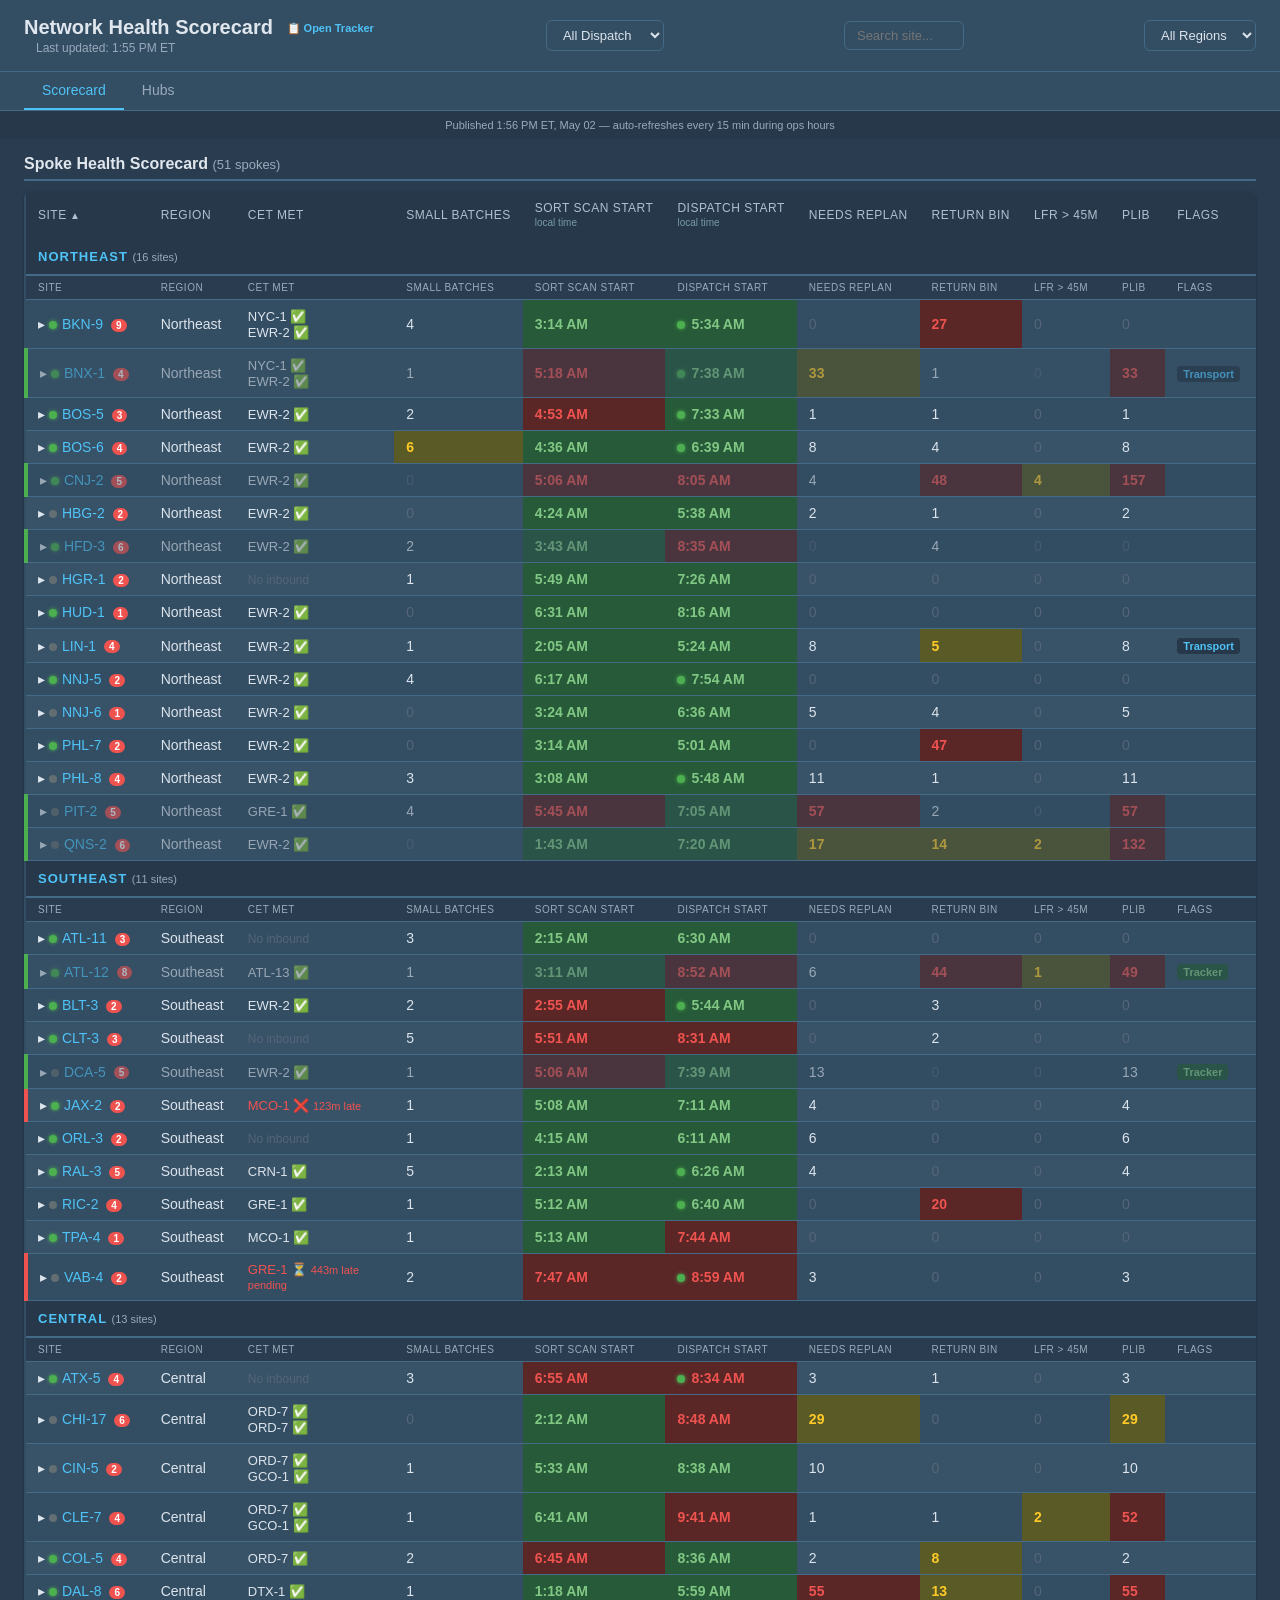
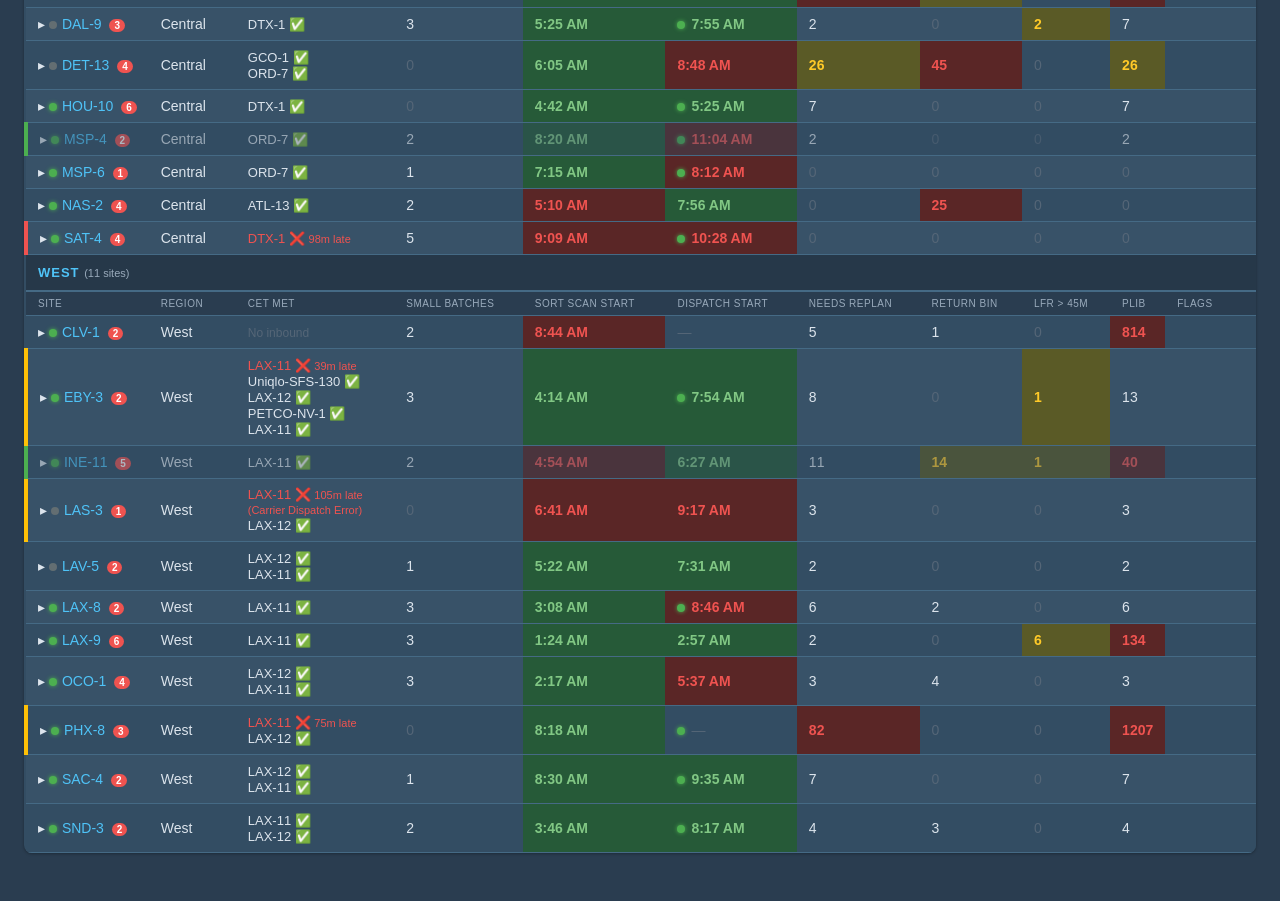
==== commit 7f3b8a1e: "Scorecard update 1:57 PM ET" ====
--- a/index.html
+++ b/index.html
@@ -133,7 +133,7 @@
     <header>
         <div>
             <h1><a href="https://docs.google.com/spreadsheets/d/1cQH7gwBvAmZO8WiYNPbrCSnO8zxB0DUDhzaeMM5o-ZU/edit?gid=11136630#gid=11136630" target="_blank">Network Health Scorecard <span class="link-hint">📋 Open Tracker</span></a></h1>
-            <span class="meta">Last updated: 1:46 PM ET</span>
+            <span class="meta">Last updated: 1:55 PM ET</span>
         </div>
         <select id="dispatch-filter" onchange="renderTable()" style="margin-right:8px;">
             <option value="all">All Dispatch</option>
@@ -157,7 +157,7 @@
         <a href="index.html" class="tab active">Scorecard</a>
         <a href="hubs.html" class="tab">Hubs</a>
     </nav>
-    <div class="published">Published 1:48 PM ET, May 02 — auto-refreshes every 15 min during ops hours</div>
+    <div class="published">Published 1:56 PM ET, May 02 — auto-refreshes every 15 min during ops hours</div>
 
     <main>
         <section class="section">
@@ -220,8 +220,8 @@
 
     <script>
         const WEBHOOK_URL = 'https://script.google.com/a/macros/doordash.com/s/AKfycbw4vbemVuziIiTAXgVbvOFTJ_huWhk9L4d3dQdYaH5DydbH1Um0X0ubJEU4hP___y4grg/exec';
-        const DATA = [{"cet_met": 2, "cet_total": 2, "cet_trucks": [{"actual": "2:13 AM", "arrival_reason": "", "carrier": "CH Robinson", "cet": "5:00 AM", "met": true, "minutes_late": 0, "origin": "NYC-1", "shipment_id": "DLUKBLQN3D7Z39K", "status": "on_time"}, {"actual": "2:45 AM", "arrival_reason": "", "carrier": "CH Robinson", "cet": "4:00 AM", "met": true, "minutes_late": 0, "origin": "EWR-2", "shipment_id": "DL6ICBTHOYCPK78", "status": "on_time"}], "dispatch_active": true, "dispatch_diff": 7, "dispatch_start": "5:34 AM", "dispatch_start_avg": "5:27 AM", "dispatch_toggle": true, "flags": [], "has_active_runners": false, "lfr_over_45": 0, "needs_replan": 0, "plib": 0, "pod": "Northeast", "return_bin": 25, "scan_start": "3:14 AM", "scan_start_avg": "3:15 AM", "scan_start_diff": -1, "site": "BKN-9", "site_open": true, "small_batches": 4, "total_batches": 44}, {"cet_met": 2, "cet_total": 2, "cet_trucks": [{"actual": "2:50 AM", "arrival_reason": "", "carrier": "CH Robinson", "cet": "4:00 AM", "met": true, "minutes_late": 0, "origin": "NYC-1", "shipment_id": "DLRAY3B08EWQ2SP", "status": "on_time"}, {"actual": "1:51 AM", "arrival_reason": "", "carrier": "Warp", "cet": "3:00 AM", "met": true, "minutes_late": 0, "origin": "EWR-2", "shipment_id": "DL0UPG8FTNUXWGP", "status": "on_time"}], "dispatch_active": true, "dispatch_diff": 11, "dispatch_start": "7:38 AM", "dispatch_start_avg": "7:27 AM", "dispatch_toggle": true, "flags": [{"category": "Transport", "link": "https://doordash.enterprise.slack.com/archives/C07M6AR7PF1/p1777718756982769", "preview": "NYC-1 > LIN-1 > BNX-1 missing GPS timestamps again this morning"}], "has_active_runners": false, "lfr_over_45": 0, "needs_replan": 33, "plib": 33, "pod": "Northeast", "return_bin": 1, "scan_start": "5:18 AM", "scan_start_avg": "3:42 AM", "scan_start_diff": 96, "site": "BNX-1", "site_open": true, "small_batches": 1, "total_batches": 36}, {"cet_met": 1, "cet_total": 1, "cet_trucks": [{"actual": "2:39 AM", "arrival_reason": "", "carrier": "Warp", "cet": "4:00 AM", "met": true, "minutes_late": 0, "origin": "EWR-2", "shipment_id": "DLER9SJLTM7FA7M", "status": "on_time"}], "dispatch_active": true, "dispatch_diff": -41, "dispatch_start": "7:33 AM", "dispatch_start_avg": "8:14 AM", "dispatch_toggle": true, "flags": [], "has_active_runners": false, "lfr_over_45": 0, "needs_replan": 1, "plib": 1, "pod": "Northeast", "return_bin": 1, "scan_start": "4:53 AM", "scan_start_avg": "4:28 AM", "scan_start_diff": 25, "site": "BOS-5", "site_open": true, "small_batches": 2, "total_batches": 43}, {"cet_met": 1, "cet_total": 1, "cet_trucks": [{"actual": "2:45 AM", "arrival_reason": "", "carrier": "CH Robinson", "cet": "4:30 AM", "met": true, "minutes_late": 0, "origin": "EWR-2", "shipment_id": "DL3X267SUWFP7WR", "status": "on_time"}], "dispatch_active": true, "dispatch_diff": -91, "dispatch_start": "6:39 AM", "dispatch_start_avg": "8:10 AM", "dispatch_toggle": true, "flags": [], "has_active_runners": false, "lfr_over_45": 0, "needs_replan": 8, "plib": 8, "pod": "Northeast", "return_bin": 4, "scan_start": "4:36 AM", "scan_start_avg": "4:31 AM", "scan_start_diff": 5, "site": "BOS-6", "site_open": true, "small_batches": 6, "total_batches": 46}, {"cet_met": 1, "cet_total": 1, "cet_trucks": [{"actual": "9:49 PM", "arrival_reason": "", "carrier": "Bally", "cet": "5:00 AM", "met": true, "minutes_late": 0, "origin": "EWR-2", "shipment_id": "DLJAW5WAQ9RYL8E", "status": "on_time"}], "dispatch_active": false, "dispatch_diff": 22, "dispatch_start": "8:05 AM", "dispatch_start_avg": "7:43 AM", "dispatch_toggle": false, "flags": [], "has_active_runners": false, "lfr_over_45": 4, "needs_replan": 4, "plib": 157, "pod": "Northeast", "return_bin": 48, "scan_start": "5:06 AM", "scan_start_avg": "3:54 AM", "scan_start_diff": 72, "site": "CNJ-2", "site_open": true, "small_batches": 0, "total_batches": 39}, {"cet_met": 1, "cet_total": 1, "cet_trucks": [{"actual": "3:00 AM", "arrival_reason": "", "carrier": "CH Robinson", "cet": "4:00 AM", "met": true, "minutes_late": 0, "origin": "EWR-2", "shipment_id": "DL9VITM31ZGBLM4", "status": "on_time"}], "dispatch_active": false, "dispatch_diff": -93, "dispatch_start": "5:38 AM", "dispatch_start_avg": "7:11 AM", "dispatch_toggle": false, "flags": [], "has_active_runners": false, "lfr_over_45": 0, "needs_replan": 2, "plib": 2, "pod": "Northeast", "return_bin": 1, "scan_start": "4:24 AM", "scan_start_avg": "5:01 AM", "scan_start_diff": -37, "site": "HBG-2", "site_open": false, "small_batches": 0, "total_batches": 17}, {"cet_met": 1, "cet_total": 1, "cet_trucks": [{"actual": "12:49 AM", "arrival_reason": "", "carrier": "Warp", "cet": "2:30 AM", "met": true, "minutes_late": 0, "origin": "EWR-2", "shipment_id": "DLSXENYY2W5UXOW", "status": "on_time"}], "dispatch_active": false, "dispatch_diff": 38, "dispatch_start": "8:35 AM", "dispatch_start_avg": "7:57 AM", "dispatch_toggle": false, "flags": [], "has_active_runners": false, "lfr_over_45": 0, "needs_replan": 14, "plib": 14, "pod": "Northeast", "return_bin": 4, "scan_start": "3:43 AM", "scan_start_avg": "3:38 AM", "scan_start_diff": 5, "site": "HFD-3", "site_open": true, "small_batches": 2, "total_batches": 39}, {"cet_met": 0, "cet_total": 0, "cet_trucks": [], "dispatch_active": false, "dispatch_diff": -14, "dispatch_start": "7:26 AM", "dispatch_start_avg": "7:40 AM", "dispatch_toggle": false, "flags": [], "has_active_runners": false, "lfr_over_45": 0, "needs_replan": 0, "plib": 0, "pod": "Northeast", "return_bin": 0, "scan_start": "5:49 AM", "scan_start_avg": "5:57 AM", "scan_start_diff": -8, "site": "HGR-1", "site_open": false, "small_batches": 1, "total_batches": 16}, {"cet_met": 1, "cet_total": 1, "cet_trucks": [{"actual": "2:11 AM", "arrival_reason": "", "carrier": "Omni Logistics", "cet": "4:00 AM", "met": true, "minutes_late": 0, "origin": "EWR-2", "shipment_id": "DL2A36FBX4QQCCC", "status": "on_time"}], "dispatch_active": false, "dispatch_diff": 15, "dispatch_start": "8:16 AM", "dispatch_start_avg": "8:01 AM", "dispatch_toggle": false, "flags": [], "has_active_runners": false, "lfr_over_45": 0, "needs_replan": 0, "plib": 0, "pod": "Northeast", "return_bin": 0, "scan_start": "6:31 AM", "scan_start_avg": "6:21 AM", "scan_start_diff": 10, "site": "HUD-1", "site_open": true, "small_batches": 0, "total_batches": 12}, {"cet_met": 1, "cet_total": 1, "cet_trucks": [{"actual": "11:31 PM", "arrival_reason": "", "carrier": "CH Robinson", "cet": "3:00 AM", "met": true, "minutes_late": 0, "origin": "EWR-2", "shipment_id": "DLAI1OAI4F8QQOM", "status": "on_time"}], "dispatch_active": false, "dispatch_diff": -42, "dispatch_start": "5:24 AM", "dispatch_start_avg": "6:06 AM", "dispatch_toggle": false, "flags": [{"category": "Transport", "link": "https://doordash.enterprise.slack.com/archives/C07M6AR7PF1/p1777718756982769", "preview": "NYC-1 > LIN-1 > BNX-1 missing GPS timestamps again this morning"}], "has_active_runners": false, "lfr_over_45": 0, "needs_replan": 8, "plib": 8, "pod": "Northeast", "return_bin": 5, "scan_start": "2:05 AM", "scan_start_avg": "2:07 AM", "scan_start_diff": -2, "site": "LIN-1", "site_open": false, "small_batches": 1, "total_batches": 64}, {"cet_met": 1, "cet_total": 1, "cet_trucks": [{"actual": "10:51 PM", "arrival_reason": "", "carrier": "Bally", "cet": "12:30 AM", "met": true, "minutes_late": 0, "origin": "EWR-2", "shipment_id": "DLVLB957D5V6QK0", "status": "on_time"}], "dispatch_active": true, "dispatch_diff": -22, "dispatch_start": "7:54 AM", "dispatch_start_avg": "8:16 AM", "dispatch_toggle": true, "flags": [], "has_active_runners": false, "lfr_over_45": 0, "needs_replan": 0, "plib": 0, "pod": "Northeast", "return_bin": 0, "scan_start": "6:17 AM", "scan_start_avg": "6:22 AM", "scan_start_diff": -5, "site": "NNJ-5", "site_open": true, "small_batches": 4, "total_batches": 37}, {"cet_met": 1, "cet_total": 1, "cet_trucks": [{"actual": "10:30 PM", "arrival_reason": "", "carrier": "Bally", "cet": "1:30 AM", "met": true, "minutes_late": 0, "origin": "EWR-2", "shipment_id": "DLM3BGJIHXYY4NU", "status": "on_time"}], "dispatch_active": false, "dispatch_diff": -74, "dispatch_start": "6:36 AM", "dispatch_start_avg": "7:50 AM", "dispatch_toggle": false, "flags": [], "has_active_runners": false, "lfr_over_45": 0, "needs_replan": 5, "plib": 5, "pod": "Northeast", "return_bin": 4, "scan_start": "3:24 AM", "scan_start_avg": "3:21 AM", "scan_start_diff": 3, "site": "NNJ-6", "site_open": false, "small_batches": 0, "total_batches": 20}, {"cet_met": 1, "cet_total": 1, "cet_trucks": [{"actual": "1:22 AM", "arrival_reason": "Traffic", "carrier": "Omni Logistics", "cet": "3:00 AM", "met": true, "minutes_late": 0, "origin": "EWR-2", "shipment_id": "DLOKN6MI5GNXER3", "status": "on_time"}], "dispatch_active": false, "dispatch_diff": -53, "dispatch_start": "5:01 AM", "dispatch_start_avg": "5:54 AM", "dispatch_toggle": false, "flags": [], "has_active_runners": false, "lfr_over_45": 0, "needs_replan": 0, "plib": 0, "pod": "Northeast", "return_bin": 47, "scan_start": "3:14 AM", "scan_start_avg": "3:21 AM", "scan_start_diff": -7, "site": "PHL-7", "site_open": true, "small_batches": 0, "total_batches": 22}, {"cet_met": 1, "cet_total": 1, "cet_trucks": [{"actual": "1:23 AM", "arrival_reason": "", "carrier": "Omni Logistics", "cet": "4:00 AM", "met": true, "minutes_late": 0, "origin": "EWR-2", "shipment_id": "DLVD38GTQQYJHGO", "status": "on_time"}], "dispatch_active": true, "dispatch_diff": -40, "dispatch_start": "5:48 AM", "dispatch_start_avg": "6:28 AM", "dispatch_toggle": true, "flags": [], "has_active_runners": false, "lfr_over_45": 0, "needs_replan": 11, "plib": 11, "pod": "Northeast", "return_bin": 1, "scan_start": "3:08 AM", "scan_start_avg": "3:04 AM", "scan_start_diff": 4, "site": "PHL-8", "site_open": false, "small_batches": 3, "total_batches": 42}, {"cet_met": 1, "cet_total": 1, "cet_trucks": [{"actual": "4:52 AM", "arrival_reason": "", "carrier": "Staples", "cet": "5:00 AM", "met": true, "minutes_late": 0, "origin": "GRE-1", "shipment_id": "DL7ZJUVXQUO03LM", "status": "on_time"}], "dispatch_active": false, "dispatch_diff": -13, "dispatch_start": "7:05 AM", "dispatch_start_avg": "7:18 AM", "dispatch_toggle": false, "flags": [], "has_active_runners": false, "lfr_over_45": 0, "needs_replan": 57, "plib": 57, "pod": "Northeast", "return_bin": 2, "scan_start": "5:45 AM", "scan_start_avg": "4:52 AM", "scan_start_diff": 53, "site": "PIT-2", "site_open": false, "small_batches": 4, "total_batches": 34}, {"cet_met": 1, "cet_total": 1, "cet_trucks": [{"actual": "9:40 PM", "arrival_reason": "", "carrier": "CH Robinson", "cet": "3:00 AM", "met": true, "minutes_late": 0, "origin": "EWR-2", "shipment_id": "DLMG0Q4O20KC4S3", "status": "on_time"}], "dispatch_active": false, "dispatch_diff": -36, "dispatch_start": "7:20 AM", "dispatch_start_avg": "7:56 AM", "dispatch_toggle": false, "flags": [], "has_active_runners": false, "lfr_over_45": 2, "needs_replan": 17, "plib": 132, "pod": "Northeast", "return_bin": 12, "scan_start": "1:43 AM", "scan_start_avg": "3:04 AM", "scan_start_diff": -81, "site": "QNS-2", "site_open": false, "small_batches": 0, "total_batches": 37}, {"cet_met": 0, "cet_total": 0, "cet_trucks": [], "dispatch_active": false, "dispatch_diff": 14, "dispatch_start": "6:30 AM", "dispatch_start_avg": "6:16 AM", "dispatch_toggle": false, "flags": [], "has_active_runners": false, "lfr_over_45": 0, "needs_replan": 0, "plib": 0, "pod": "Southeast", "return_bin": 0, "scan_start": "2:15 AM", "scan_start_avg": "2:10 AM", "scan_start_diff": 5, "site": "ATL-11", "site_open": true, "small_batches": 3, "total_batches": 32}, {"cet_met": 1, "cet_total": 1, "cet_trucks": [{"actual": "1:43 AM", "arrival_reason": "", "carrier": "Staples", "cet": "2:00 AM", "met": true, "minutes_late": 0, "origin": "ATL-13", "shipment_id": "DLPVHG6T4B6IPX4", "status": "on_time"}], "dispatch_active": false, "dispatch_diff": 25, "dispatch_start": "8:52 AM", "dispatch_start_avg": "8:27 AM", "dispatch_toggle": false, "flags": [{"category": "Tracker", "link": "https://docs.google.com/spreadsheets/d/1BTL59TYgUiowK6feXIcXzOsDiVz20so-l89VP2zH6Ug/edit#gid=1233423933", "preview": "Escalation: ATL-12 Proactive Replan (181 parcels)"}], "has_active_runners": false, "lfr_over_45": 1, "needs_replan": 6, "plib": 49, "pod": "Southeast", "return_bin": 44, "scan_start": "3:11 AM", "scan_start_avg": "3:08 AM", "scan_start_diff": 3, "site": "ATL-12", "site_open": true, "small_batches": 1, "total_batches": 90}, {"cet_met": 1, "cet_total": 1, "cet_trucks": [{"actual": "1:09 AM", "arrival_reason": "", "carrier": "Warp", "cet": "4:00 AM", "met": true, "minutes_late": 0, "origin": "EWR-2", "shipment_id": "DLFJ3YGUEXYPGVQ", "status": "on_time"}], "dispatch_active": true, "dispatch_diff": -33, "dispatch_start": "5:44 AM", "dispatch_start_avg": "6:17 AM", "dispatch_toggle": true, "flags": [], "has_active_runners": false, "lfr_over_45": 0, "needs_replan": 0, "plib": 0, "pod": "Southeast", "return_bin": 3, "scan_start": "2:55 AM", "scan_start_avg": "2:38 AM", "scan_start_diff": 17, "site": "BLT-3", "site_open": true, "small_batches": 2, "total_batches": 42}, {"cet_met": 0, "cet_total": 0, "cet_trucks": [], "dispatch_active": false, "dispatch_diff": 60, "dispatch_start": "8:31 AM", "dispatch_start_avg": "7:31 AM", "dispatch_toggle": false, "flags": [], "has_active_runners": false, "lfr_over_45": 0, "needs_replan": 0, "plib": 0, "pod": "Southeast", "return_bin": 2, "scan_start": "5:51 AM", "scan_start_avg": "5:35 AM", "scan_start_diff": 16, "site": "CLT-3", "site_open": true, "small_batches": 5, "total_batches": 41}, {"cet_met": 1, "cet_total": 1, "cet_trucks": [{"actual": "1:19 AM", "arrival_reason": "", "carrier": "Warp", "cet": "4:00 AM", "met": true, "minutes_late": 0, "origin": "EWR-2", "shipment_id": "DL6R85IHX06FH9H", "status": "on_time"}], "dispatch_active": false, "dispatch_diff": -44, "dispatch_start": "7:39 AM", "dispatch_start_avg": "8:23 AM", "dispatch_toggle": false, "flags": [{"category": "Tracker", "link": "https://docs.google.com/spreadsheets/d/1BTL59TYgUiowK6feXIcXzOsDiVz20so-l89VP2zH6Ug/edit#gid=1233423933", "preview": "Escalation: DCA-5 Proactive Replan (21 parcels)"}], "has_active_runners": false, "lfr_over_45": 0, "needs_replan": 13, "plib": 13, "pod": "Southeast", "return_bin": 0, "scan_start": "5:06 AM", "scan_start_avg": "4:21 AM", "scan_start_diff": 45, "site": "DCA-5", "site_open": false, "small_batches": 1, "total_batches": 89}, {"cet_met": 0, "cet_total": 1, "cet_trucks": [{"actual": "7:03 AM", "arrival_reason": "", "carrier": "Staples", "cet": "5:00 AM", "met": false, "minutes_late": 123, "origin": "MCO-1", "shipment_id": "DLARV4YLRDHM1BD", "status": "late"}], "dispatch_active": false, "dispatch_diff": -55, "dispatch_start": "7:11 AM", "dispatch_start_avg": "8:06 AM", "dispatch_toggle": false, "flags": [], "has_active_runners": false, "lfr_over_45": 0, "needs_replan": 4, "plib": 4, "pod": "Southeast", "return_bin": 0, "scan_start": "5:08 AM", "scan_start_avg": "6:29 AM", "scan_start_diff": -81, "site": "JAX-2", "site_open": true, "small_batches": 1, "total_batches": 15}, {"cet_met": 0, "cet_total": 0, "cet_trucks": [], "dispatch_active": false, "dispatch_diff": 4, "dispatch_start": "6:11 AM", "dispatch_start_avg": "6:07 AM", "dispatch_toggle": false, "flags": [], "has_active_runners": false, "lfr_over_45": 0, "needs_replan": 6, "plib": 6, "pod": "Southeast", "return_bin": 0, "scan_start": "4:15 AM", "scan_start_avg": "4:15 AM", "scan_start_diff": 0, "site": "ORL-3", "site_open": true, "small_batches": 1, "total_batches": 21}, {"cet_met": 1, "cet_total": 1, "cet_trucks": [{"actual": "1:17 AM", "arrival_reason": "", "carrier": "Staples", "cet": "3:00 AM", "met": true, "minutes_late": 0, "origin": "CRN-1", "shipment_id": "DLJOMPC8CE3CPL2", "status": "on_time"}], "dispatch_active": true, "dispatch_diff": -6, "dispatch_start": "6:26 AM", "dispatch_start_avg": "6:32 AM", "dispatch_toggle": true, "flags": [], "has_active_runners": false, "lfr_over_45": 0, "needs_replan": 4, "plib": 4, "pod": "Southeast", "return_bin": 0, "scan_start": "2:13 AM", "scan_start_avg": "3:12 AM", "scan_start_diff": -59, "site": "RAL-3", "site_open": true, "small_batches": 5, "total_batches": 38}, {"cet_met": 1, "cet_total": 1, "cet_trucks": [{"actual": "3:59 AM", "arrival_reason": "", "carrier": "Staples", "cet": "4:30 AM", "met": true, "minutes_late": 0, "origin": "GRE-1", "shipment_id": "DLSH9EA7VXTOL7X", "status": "on_time"}], "dispatch_active": true, "dispatch_diff": -30, "dispatch_start": "6:40 AM", "dispatch_start_avg": "7:10 AM", "dispatch_toggle": true, "flags": [], "has_active_runners": false, "lfr_over_45": 0, "needs_replan": 0, "plib": 0, "pod": "Southeast", "return_bin": 20, "scan_start": "5:12 AM", "scan_start_avg": "5:06 AM", "scan_start_diff": 6, "site": "RIC-2", "site_open": false, "small_batches": 1, "total_batches": 18}, {"cet_met": 1, "cet_total": 1, "cet_trucks": [{"actual": "3:25 AM", "arrival_reason": "", "carrier": "Staples", "cet": "4:30 AM", "met": true, "minutes_late": 0, "origin": "MCO-1", "shipment_id": "DLG0L4KGHK31RBS", "status": "on_time"}], "dispatch_active": false, "dispatch_diff": 31, "dispatch_start": "7:44 AM", "dispatch_start_avg": "7:13 AM", "dispatch_toggle": false, "flags": [], "has_active_runners": false, "lfr_over_45": 0, "needs_replan": 0, "plib": 0, "pod": "Southeast", "return_bin": 0, "scan_start": "5:13 AM", "scan_start_avg": "4:59 AM", "scan_start_diff": 14, "site": "TPA-4", "site_open": true, "small_batches": 1, "total_batches": 20}, {"cet_met": 0, "cet_total": 1, "cet_trucks": [{"actual": "", "arrival_reason": "", "carrier": "Staples", "cet": "6:30 AM", "met": false, "minutes_late": 435, "origin": "GRE-1", "shipment_id": "DL0O1GE1SY9GG86", "status": "pending_late"}], "dispatch_active": true, "dispatch_diff": 22, "dispatch_start": "8:59 AM", "dispatch_start_avg": "8:37 AM", "dispatch_toggle": true, "flags": [], "has_active_runners": false, "lfr_over_45": 0, "needs_replan": 3, "plib": 3, "pod": "Southeast", "return_bin": 0, "scan_start": "7:47 AM", "scan_start_avg": "6:56 AM", "scan_start_diff": 51, "site": "VAB-4", "site_open": false, "small_batches": 2, "total_batches": 16}, {"cet_met": 0, "cet_total": 0, "cet_trucks": [], "dispatch_active": true, "dispatch_diff": 100, "dispatch_start": "8:34 AM", "dispatch_start_avg": "6:54 AM", "dispatch_toggle": true, "flags": [], "has_active_runners": false, "lfr_over_45": 0, "needs_replan": 3, "plib": 3, "pod": "Central", "return_bin": 1, "scan_start": "6:55 AM", "scan_start_avg": "4:36 AM", "scan_start_diff": 139, "site": "ATX-5", "site_open": true, "small_batches": 3, "total_batches": 27}, {"cet_met": 2, "cet_total": 2, "cet_trucks": [{"actual": "12:34 AM", "arrival_reason": "", "carrier": "Warp", "cet": "3:00 AM", "met": true, "minutes_late": 0, "origin": "ORD-7", "shipment_id": "DLYN13U7HUH2R5N", "status": "on_time"}, {"actual": "12:47 AM", "arrival_reason": "Mechanical Failure", "carrier": "Warp", "cet": "3:00 AM", "met": true, "minutes_late": 0, "origin": "ORD-7", "shipment_id": "DL8CZTMBQVB63WD", "status": "on_time"}], "dispatch_active": false, "dispatch_diff": 35, "dispatch_start": "8:48 AM", "dispatch_start_avg": "8:13 AM", "dispatch_toggle": false, "flags": [], "has_active_runners": false, "lfr_over_45": 0, "needs_replan": 29, "plib": 29, "pod": "Central", "return_bin": 0, "scan_start": "2:12 AM", "scan_start_avg": "2:02 AM", "scan_start_diff": 10, "site": "CHI-17", "site_open": false, "small_batches": 0, "total_batches": 127}, {"cet_met": 2, "cet_total": 2, "cet_trucks": [{"actual": "4:12 AM", "arrival_reason": "", "carrier": "Bally", "cet": "6:00 AM", "met": true, "minutes_late": 0, "origin": "ORD-7", "shipment_id": "DLJEYVXFMOES4LN", "status": "on_time"}, {"actual": "6:00 AM", "arrival_reason": "", "carrier": "Staples", "cet": "6:00 AM", "met": true, "minutes_late": 0, "origin": "GCO-1", "shipment_id": "DL851PCV1GHWTU2", "status": "on_time"}], "dispatch_active": false, "dispatch_diff": -9, "dispatch_start": "8:38 AM", "dispatch_start_avg": "8:47 AM", "dispatch_toggle": false, "flags": [], "has_active_runners": false, "lfr_over_45": 0, "needs_replan": 10, "plib": 10, "pod": "Central", "return_bin": 0, "scan_start": "5:33 AM", "scan_start_avg": "5:32 AM", "scan_start_diff": 1, "site": "CIN-5", "site_open": false, "small_batches": 1, "total_batches": 35}, {"cet_met": 2, "cet_total": 2, "cet_trucks": [{"actual": "4:40 AM", "arrival_reason": "", "carrier": "Warp", "cet": "6:00 AM", "met": true, "minutes_late": 0, "origin": "ORD-7", "shipment_id": "DLRSWJ7BIMTU36S", "status": "on_time"}, {"actual": "4:54 AM", "arrival_reason": "", "carrier": "Staples", "cet": "6:00 AM", "met": true, "minutes_late": 0, "origin": "GCO-1", "shipment_id": "DLK1FLYFK6Y9FBQ", "status": "on_time"}], "dispatch_active": false, "dispatch_diff": 31, "dispatch_start": "9:41 AM", "dispatch_start_avg": "9:10 AM", "dispatch_toggle": false, "flags": [], "has_active_runners": false, "lfr_over_45": 2, "needs_replan": 1, "plib": 52, "pod": "Central", "return_bin": 1, "scan_start": "6:41 AM", "scan_start_avg": "6:56 AM", "scan_start_diff": -15, "site": "CLE-7", "site_open": false, "small_batches": 1, "total_batches": 31}, {"cet_met": 1, "cet_total": 1, "cet_trucks": [{"actual": "5:22 AM", "arrival_reason": "", "carrier": "Warp", "cet": "6:30 AM", "met": true, "minutes_late": 0, "origin": "ORD-7", "shipment_id": "DLN2R6XR4MC6KAP", "status": "on_time"}], "dispatch_active": false, "dispatch_diff": -3, "dispatch_start": "8:36 AM", "dispatch_start_avg": "8:39 AM", "dispatch_toggle": false, "flags": [], "has_active_runners": false, "lfr_over_45": 0, "needs_replan": 2, "plib": 2, "pod": "Central", "return_bin": 8, "scan_start": "6:45 AM", "scan_start_avg": "6:26 AM", "scan_start_diff": 19, "site": "COL-5", "site_open": true, "small_batches": 2, "total_batches": 20}, {"cet_met": 1, "cet_total": 1, "cet_trucks": [{"actual": "1:59 AM", "arrival_reason": "", "carrier": "Warp", "cet": "2:30 AM", "met": true, "minutes_late": 0, "origin": "DTX-1", "shipment_id": "DL8FVV7TS61ID0A", "status": "on_time"}], "dispatch_active": false, "dispatch_diff": 12, "dispatch_start": "5:59 AM", "dispatch_start_avg": "5:47 AM", "dispatch_toggle": false, "flags": [], "has_active_runners": false, "lfr_over_45": 0, "needs_replan": 55, "plib": 55, "pod": "Central", "return_bin": 13, "scan_start": "1:18 AM", "scan_start_avg": "1:31 AM", "scan_start_diff": -13, "site": "DAL-8", "site_open": true, "small_batches": 1, "total_batches": 33}, {"cet_met": 1, "cet_total": 1, "cet_trucks": [{"actual": "12:32 AM", "arrival_reason": "", "carrier": "Bally", "cet": "2:00 AM", "met": true, "minutes_late": 0, "origin": "DTX-1", "shipment_id": "DLUGTD3OX4F0OB4", "status": "on_time"}], "dispatch_active": true, "dispatch_diff": -23, "dispatch_start": "7:55 AM", "dispatch_start_avg": "8:18 AM", "dispatch_toggle": true, "flags": [], "has_active_runners": false, "lfr_over_45": 2, "needs_replan": 2, "plib": 7, "pod": "Central", "return_bin": 0, "scan_start": "5:25 AM", "scan_start_avg": "5:31 AM", "scan_start_diff": -6, "site": "DAL-9", "site_open": false, "small_batches": 3, "total_batches": 31}, {"cet_met": 2, "cet_total": 2, "cet_trucks": [{"actual": "3:40 AM", "arrival_reason": "", "carrier": "Staples", "cet": "4:00 AM", "met": true, "minutes_late": 0, "origin": "GCO-1", "shipment_id": "DLM2YHY0WLTUKOU", "status": "on_time"}, {"actual": "5:09 AM", "arrival_reason": "", "carrier": "Omni Logistics", "cet": "5:30 AM", "met": true, "minutes_late": 0, "origin": "ORD-7", "shipment_id": "DLIEUUWYQLFSXQ7", "status": "on_time"}], "dispatch_active": false, "dispatch_diff": 30, "dispatch_start": "8:48 AM", "dispatch_start_avg": "8:18 AM", "dispatch_toggle": false, "flags": [], "has_active_runners": false, "lfr_over_45": 0, "needs_replan": 26, "plib": 26, "pod": "Central", "return_bin": 45, "scan_start": "6:05 AM", "scan_start_avg": "6:00 AM", "scan_start_diff": 5, "site": "DET-13", "site_open": false, "small_batches": 0, "total_batches": 64}, {"cet_met": 1, "cet_total": 1, "cet_trucks": [{"actual": "4:43 AM", "arrival_reason": "", "carrier": "Warp", "cet": "5:30 AM", "met": true, "minutes_late": 0, "origin": "DTX-1", "shipment_id": "DLFX1980XFEDA5V", "status": "on_time"}], "dispatch_active": true, "dispatch_diff": -121, "dispatch_start": "5:25 AM", "dispatch_start_avg": "7:26 AM", "dispatch_toggle": true, "flags": [], "has_active_runners": false, "lfr_over_45": 0, "needs_replan": 7, "plib": 7, "pod": "Central", "return_bin": 0, "scan_start": "4:42 AM", "scan_start_avg": "4:40 AM", "scan_start_diff": 2, "site": "HOU-10", "site_open": true, "small_batches": 0, "total_batches": 81}, {"cet_met": 1, "cet_total": 1, "cet_trucks": [{"actual": "5:10 AM", "arrival_reason": "", "carrier": "Warp", "cet": "8:00 AM", "met": true, "minutes_late": 0, "origin": "ORD-7", "shipment_id": "DLSOKEVLXPBCLQI", "status": "on_time"}], "dispatch_active": true, "dispatch_diff": 35, "dispatch_start": "11:04 AM", "dispatch_start_avg": "10:29 AM", "dispatch_toggle": true, "flags": [], "has_active_runners": true, "lfr_over_45": 0, "needs_replan": 2, "plib": 89, "pod": "Central", "return_bin": 0, "scan_start": "8:20 AM", "scan_start_avg": "8:07 AM", "scan_start_diff": 13, "site": "MSP-4", "site_open": true, "small_batches": 2, "total_batches": 42}, {"cet_met": 1, "cet_total": 1, "cet_trucks": [{"actual": "6:06 AM", "arrival_reason": "", "carrier": "CH Robinson", "cet": "8:00 AM", "met": true, "minutes_late": 0, "origin": "ORD-7", "shipment_id": "DLU6SF3A9EET9SC", "status": "on_time"}], "dispatch_active": true, "dispatch_diff": 16, "dispatch_start": "8:12 AM", "dispatch_start_avg": "7:56 AM", "dispatch_toggle": true, "flags": [], "has_active_runners": false, "lfr_over_45": 0, "needs_replan": 0, "plib": 0, "pod": "Central", "return_bin": 0, "scan_start": "7:15 AM", "scan_start_avg": "7:02 AM", "scan_start_diff": 13, "site": "MSP-6", "site_open": true, "small_batches": 1, "total_batches": 10}, {"cet_met": 1, "cet_total": 1, "cet_trucks": [{"actual": "5:00 AM", "arrival_reason": "", "carrier": "Staples", "cet": "5:30 AM", "met": true, "minutes_late": 0, "origin": "ATL-13", "shipment_id": "DLU2K8XBGQRMG2R", "status": "on_time"}], "dispatch_active": false, "dispatch_diff": -1, "dispatch_start": "7:56 AM", "dispatch_start_avg": "7:57 AM", "dispatch_toggle": false, "flags": [], "has_active_runners": false, "lfr_over_45": 0, "needs_replan": 0, "plib": 0, "pod": "Central", "return_bin": 25, "scan_start": "5:10 AM", "scan_start_avg": "4:51 AM", "scan_start_diff": 19, "site": "NAS-2", "site_open": true, "small_batches": 2, "total_batches": 31}, {"cet_met": 0, "cet_total": 1, "cet_trucks": [{"actual": "10:08 AM", "arrival_reason": "", "carrier": "Warp", "cet": "8:30 AM", "met": false, "minutes_late": 98, "origin": "DTX-1", "shipment_id": "DL9OBZR8VJO3KVD", "status": "late"}], "dispatch_active": true, "dispatch_diff": 72, "dispatch_start": "10:28 AM", "dispatch_start_avg": "9:16 AM", "dispatch_toggle": true, "flags": [], "has_active_runners": true, "lfr_over_45": 1, "needs_replan": 0, "plib": 43, "pod": "Central", "return_bin": 0, "scan_start": "9:09 AM", "scan_start_avg": "8:08 AM", "scan_start_diff": 61, "site": "SAT-4", "site_open": true, "small_batches": 5, "total_batches": 24}, {"cet_met": 0, "cet_total": 0, "cet_trucks": [], "dispatch_active": false, "dispatch_diff": 0, "dispatch_start": "", "dispatch_start_avg": "10:04 AM", "dispatch_toggle": false, "flags": [], "has_active_runners": false, "lfr_over_45": 0, "needs_replan": 5, "plib": 814, "pod": "West", "return_bin": 1, "scan_start": "8:44 AM", "scan_start_avg": "8:04 AM", "scan_start_diff": 40, "site": "CLV-1", "site_open": true, "small_batches": 2, "total_batches": 20}, {"cet_met": 4, "cet_total": 5, "cet_trucks": [{"actual": "10:09 AM", "arrival_reason": "", "carrier": "Bally", "cet": "9:30 AM", "met": false, "minutes_late": 39, "origin": "LAX-11", "shipment_id": "DLXYKGTR0NI3XKN", "status": "late"}, {"actual": "", "arrival_reason": "", "carrier": "Warp", "cet": "10:00 PM", "met": true, "minutes_late": 0, "origin": "Uniqlo-SFS-130", "shipment_id": "DLT228QO5DT69HB", "status": "pending_ok"}, {"actual": "6:59 AM", "arrival_reason": "", "carrier": "Warp", "cet": "9:30 AM", "met": true, "minutes_late": 0, "origin": "LAX-12", "shipment_id": "DLSL9GKN3UZCF5W", "status": "on_time"}, {"actual": "", "arrival_reason": "", "carrier": "CH Robinson", "cet": "2:00 AM", "met": true, "minutes_late": 0, "origin": "PETCO-NV-1", "shipment_id": "DLHXCS11MJCZPOT", "status": "pending_ok"}, {"actual": "7:02 AM", "arrival_reason": "", "carrier": "Bally", "cet": "9:30 AM", "met": true, "minutes_late": 0, "origin": "LAX-11", "shipment_id": "DLHE2OFTRS1D753", "status": "on_time"}], "dispatch_active": true, "dispatch_diff": -38, "dispatch_start": "7:54 AM", "dispatch_start_avg": "8:32 AM", "dispatch_toggle": true, "flags": [], "has_active_runners": true, "lfr_over_45": 1, "needs_replan": 8, "plib": 13, "pod": "West", "return_bin": 0, "scan_start": "4:14 AM", "scan_start_avg": "4:05 AM", "scan_start_diff": 9, "site": "EBY-3", "site_open": true, "small_batches": 3, "total_batches": 63}, {"cet_met": 1, "cet_total": 1, "cet_trucks": [{"actual": "2:43 AM", "arrival_reason": "", "carrier": "CH Robinson", "cet": "4:00 AM", "met": true, "minutes_late": 0, "origin": "LAX-11", "shipment_id": "DLFAAF9S9MZE792", "status": "on_time"}], "dispatch_active": false, "dispatch_diff": -46, "dispatch_start": "6:27 AM", "dispatch_start_avg": "7:13 AM", "dispatch_toggle": false, "flags": [], "has_active_runners": false, "lfr_over_45": 1, "needs_replan": 11, "plib": 40, "pod": "West", "return_bin": 14, "scan_start": "4:54 AM", "scan_start_avg": "3:49 AM", "scan_start_diff": 65, "site": "INE-11", "site_open": true, "small_batches": 2, "total_batches": 51}, {"cet_met": 1, "cet_total": 2, "cet_trucks": [{"actual": "11:15 AM", "arrival_reason": "Carrier Dispatch Error", "carrier": "Warp", "cet": "9:30 AM", "met": false, "minutes_late": 105, "origin": "LAX-11", "shipment_id": "DLRECBROH8XWRIY", "status": "late"}, {"actual": "8:12 AM", "arrival_reason": "", "carrier": "Warp", "cet": "9:30 AM", "met": true, "minutes_late": 0, "origin": "LAX-12", "shipment_id": "DL9BFQAS5UFMSQ6", "status": "on_time"}], "dispatch_active": false, "dispatch_diff": 49, "dispatch_start": "9:17 AM", "dispatch_start_avg": "8:28 AM", "dispatch_toggle": false, "flags": [], "has_active_runners": false, "lfr_over_45": 0, "needs_replan": 3, "plib": 3, "pod": "West", "return_bin": 0, "scan_start": "6:41 AM", "scan_start_avg": "6:16 AM", "scan_start_diff": 25, "site": "LAS-3", "site_open": false, "small_batches": 0, "total_batches": 17}, {"cet_met": 2, "cet_total": 2, "cet_trucks": [{"actual": "8:22 AM", "arrival_reason": "", "carrier": "Warp", "cet": "8:00 AM", "met": true, "minutes_late": 0, "origin": "LAX-12", "shipment_id": "DLTWU45UI646NHA", "status": "on_time"}, {"actual": "8:09 AM", "arrival_reason": "", "carrier": "CH Robinson", "cet": "8:00 AM", "met": true, "minutes_late": 0, "origin": "LAX-11", "shipment_id": "DLGLBKIO9MSB3M7", "status": "on_time"}], "dispatch_active": false, "dispatch_diff": 2, "dispatch_start": "7:31 AM", "dispatch_start_avg": "7:29 AM", "dispatch_toggle": false, "flags": [], "has_active_runners": false, "lfr_over_45": 0, "needs_replan": 2, "plib": 2, "pod": "West", "return_bin": 0, "scan_start": "5:22 AM", "scan_start_avg": "5:32 AM", "scan_start_diff": -10, "site": "LAV-5", "site_open": false, "small_batches": 1, "total_batches": 10}, {"cet_met": 1, "cet_total": 1, "cet_trucks": [{"actual": "2:49 AM", "arrival_reason": "", "carrier": "Warp", "cet": "5:00 AM", "met": true, "minutes_late": 0, "origin": "LAX-11", "shipment_id": "DLOUZ4X1WL8R3AO", "status": "on_time"}], "dispatch_active": true, "dispatch_diff": 56, "dispatch_start": "8:46 AM", "dispatch_start_avg": "7:50 AM", "dispatch_toggle": true, "flags": [], "has_active_runners": true, "lfr_over_45": 0, "needs_replan": 5, "plib": 5, "pod": "West", "return_bin": 2, "scan_start": "3:08 AM", "scan_start_avg": "3:21 AM", "scan_start_diff": -13, "site": "LAX-8", "site_open": true, "small_batches": 3, "total_batches": 70}, {"cet_met": 1, "cet_total": 1, "cet_trucks": [{"actual": "2:39 AM", "arrival_reason": "", "carrier": "CH Robinson", "cet": "4:00 AM", "met": true, "minutes_late": 0, "origin": "LAX-11", "shipment_id": "DL4I3X4N9RIEBAW", "status": "on_time"}], "dispatch_active": false, "dispatch_diff": -152, "dispatch_start": "2:57 AM", "dispatch_start_avg": "5:29 AM", "dispatch_toggle": false, "flags": [], "has_active_runners": false, "lfr_over_45": 6, "needs_replan": 2, "plib": 134, "pod": "West", "return_bin": 0, "scan_start": "1:24 AM", "scan_start_avg": "1:36 AM", "scan_start_diff": -12, "site": "LAX-9", "site_open": true, "small_batches": 3, "total_batches": 57}, {"cet_met": 2, "cet_total": 2, "cet_trucks": [{"actual": "4:48 AM", "arrival_reason": "", "carrier": "Warp", "cet": "5:30 AM", "met": true, "minutes_late": 0, "origin": "LAX-12", "shipment_id": "DLOIU7HNHYSCYH3", "status": "on_time"}, {"actual": "2:24 AM", "arrival_reason": "", "carrier": "CH Robinson", "cet": "4:00 AM", "met": true, "minutes_late": 0, "origin": "LAX-11", "shipment_id": "DLAWLKGA3FGCWHA", "status": "on_time"}], "dispatch_active": false, "dispatch_diff": 41, "dispatch_start": "5:37 AM", "dispatch_start_avg": "4:56 AM", "dispatch_toggle": false, "flags": [], "has_active_runners": false, "lfr_over_45": 0, "needs_replan": 3, "plib": 3, "pod": "West", "return_bin": 4, "scan_start": "2:17 AM", "scan_start_avg": "2:28 AM", "scan_start_diff": -11, "site": "OCO-1", "site_open": true, "small_batches": 3, "total_batches": 49}, {"cet_met": 1, "cet_total": 2, "cet_trucks": [{"actual": "11:15 AM", "arrival_reason": "", "carrier": "CH Robinson", "cet": "10:00 AM", "met": false, "minutes_late": 75, "origin": "LAX-11", "shipment_id": "DLTY0WC7ST4ICDZ", "status": "late"}, {"actual": "7:50 AM", "arrival_reason": "", "carrier": "Warp", "cet": "10:00 AM", "met": true, "minutes_late": 0, "origin": "LAX-12", "shipment_id": "DL4DVY7YQNZIGYL", "status": "on_time"}], "dispatch_active": true, "dispatch_diff": 0, "dispatch_start": "", "dispatch_start_avg": "10:25 AM", "dispatch_toggle": true, "flags": [], "has_active_runners": false, "lfr_over_45": 0, "needs_replan": 82, "plib": 1207, "pod": "West", "return_bin": 0, "scan_start": "8:18 AM", "scan_start_avg": "8:17 AM", "scan_start_diff": 1, "site": "PHX-8", "site_open": true, "small_batches": 0, "total_batches": 25}, {"cet_met": 2, "cet_total": 2, "cet_trucks": [{"actual": "10:59 AM", "arrival_reason": "", "carrier": "Warp", "cet": "12:00 PM", "met": true, "minutes_late": 0, "origin": "LAX-12", "shipment_id": "DLUQHNS4KNYMP0Z", "status": "on_time"}, {"actual": "11:13 AM", "arrival_reason": "", "carrier": "Warp", "cet": "12:30 PM", "met": true, "minutes_late": 0, "origin": "LAX-11", "shipment_id": "DLPZHE398HLGC8A", "status": "on_time"}], "dispatch_active": true, "dispatch_diff": -37, "dispatch_start": "9:35 AM", "dispatch_start_avg": "10:12 AM", "dispatch_toggle": true, "flags": [], "has_active_runners": false, "lfr_over_45": 0, "needs_replan": 7, "plib": 7, "pod": "West", "return_bin": 0, "scan_start": "8:30 AM", "scan_start_avg": "8:48 AM", "scan_start_diff": -18, "site": "SAC-4", "site_open": true, "small_batches": 1, "total_batches": 17}, {"cet_met": 2, "cet_total": 2, "cet_trucks": [{"actual": "4:49 AM", "arrival_reason": "", "carrier": "CH Robinson", "cet": "9:00 AM", "met": true, "minutes_late": 0, "origin": "LAX-11", "shipment_id": "DLP4UZW1OWAERPH", "status": "on_time"}, {"actual": "2:12 AM", "arrival_reason": "", "carrier": "Warp", "cet": "9:00 AM", "met": true, "minutes_late": 0, "origin": "LAX-12", "shipment_id": "DL3B5YYDOV26069", "status": "on_time"}], "dispatch_active": true, "dispatch_diff": 11, "dispatch_start": "8:17 AM", "dispatch_start_avg": "8:06 AM", "dispatch_toggle": true, "flags": [], "has_active_runners": true, "lfr_over_45": 0, "needs_replan": 4, "plib": 4, "pod": "West", "return_bin": 3, "scan_start": "3:46 AM", "scan_start_avg": "3:35 AM", "scan_start_diff": 11, "site": "SND-3", "site_open": true, "small_batches": 2, "total_batches": 52}];
-        const TRACKED = {"PIT-2": [{"timestamp": "5/2/2026, 7:33:39 AM", "action": "PLIB", "user": "Jose"}], "ATL-12": [{"timestamp": "5/2/2026, 7:34:11 AM", "action": "Needs Replan", "user": "Nikhita"}, {"timestamp": "5/2/2026, 10:55:35 AM", "action": "Return Bin", "user": "Nikhita"}, {"timestamp": "5/2/2026, 1:40:03 PM", "action": "PLIB", "user": "Nikhita"}], "DCA-5": [{"timestamp": "5/2/2026, 7:34:31 AM", "action": "Needs Replan", "user": "Nikhita"}, {"timestamp": "5/2/2026, 1:41:24 PM", "action": "PLIB", "user": "Nikhita"}], "HFD-3": [{"timestamp": "5/2/2026, 7:34:31 AM", "action": "Needs Replan", "user": "Tatiana"}], "BNX-1": [{"timestamp": "5/2/2026, 7:34:53 AM", "action": "Needs Replan", "user": "Tatiana"}], "QNS-2": [{"timestamp": "5/2/2026, 11:07:50 AM", "action": "Needs Replan", "user": "Brigette Ernest"}], "INE-11": [{"timestamp": "5/2/2026, 1:06:49 PM", "action": "Return Bin", "user": "Amber"}], "CNJ-2": [{"timestamp": "5/2/2026, 1:47:27 PM", "action": "PLIB", "user": "Jose"}]};
+        const DATA = [{"cet_met": 2, "cet_total": 2, "cet_trucks": [{"actual": "2:13 AM", "arrival_reason": "", "carrier": "CH Robinson", "cet": "5:00 AM", "met": true, "minutes_late": 0, "origin": "NYC-1", "shipment_id": "DLUKBLQN3D7Z39K", "status": "on_time"}, {"actual": "2:45 AM", "arrival_reason": "", "carrier": "CH Robinson", "cet": "4:00 AM", "met": true, "minutes_late": 0, "origin": "EWR-2", "shipment_id": "DL6ICBTHOYCPK78", "status": "on_time"}], "dispatch_active": true, "dispatch_diff": 7, "dispatch_start": "5:34 AM", "dispatch_start_avg": "5:27 AM", "dispatch_toggle": true, "flags": [], "has_active_runners": false, "lfr_over_45": 0, "needs_replan": 0, "plib": 0, "pod": "Northeast", "return_bin": 27, "scan_start": "3:14 AM", "scan_start_avg": "3:15 AM", "scan_start_diff": -1, "site": "BKN-9", "site_open": true, "small_batches": 4, "total_batches": 44}, {"cet_met": 2, "cet_total": 2, "cet_trucks": [{"actual": "2:50 AM", "arrival_reason": "", "carrier": "CH Robinson", "cet": "4:00 AM", "met": true, "minutes_late": 0, "origin": "NYC-1", "shipment_id": "DLRAY3B08EWQ2SP", "status": "on_time"}, {"actual": "1:51 AM", "arrival_reason": "", "carrier": "Warp", "cet": "3:00 AM", "met": true, "minutes_late": 0, "origin": "EWR-2", "shipment_id": "DL0UPG8FTNUXWGP", "status": "on_time"}], "dispatch_active": true, "dispatch_diff": 11, "dispatch_start": "7:38 AM", "dispatch_start_avg": "7:27 AM", "dispatch_toggle": true, "flags": [{"category": "Transport", "link": "https://doordash.enterprise.slack.com/archives/C07M6AR7PF1/p1777718756982769", "preview": "NYC-1 > LIN-1 > BNX-1 missing GPS timestamps again this morning"}], "has_active_runners": false, "lfr_over_45": 0, "needs_replan": 33, "plib": 33, "pod": "Northeast", "return_bin": 1, "scan_start": "5:18 AM", "scan_start_avg": "3:42 AM", "scan_start_diff": 96, "site": "BNX-1", "site_open": true, "small_batches": 1, "total_batches": 36}, {"cet_met": 1, "cet_total": 1, "cet_trucks": [{"actual": "2:39 AM", "arrival_reason": "", "carrier": "Warp", "cet": "4:00 AM", "met": true, "minutes_late": 0, "origin": "EWR-2", "shipment_id": "DLER9SJLTM7FA7M", "status": "on_time"}], "dispatch_active": true, "dispatch_diff": -41, "dispatch_start": "7:33 AM", "dispatch_start_avg": "8:14 AM", "dispatch_toggle": true, "flags": [], "has_active_runners": false, "lfr_over_45": 0, "needs_replan": 1, "plib": 1, "pod": "Northeast", "return_bin": 1, "scan_start": "4:53 AM", "scan_start_avg": "4:28 AM", "scan_start_diff": 25, "site": "BOS-5", "site_open": true, "small_batches": 2, "total_batches": 43}, {"cet_met": 1, "cet_total": 1, "cet_trucks": [{"actual": "2:45 AM", "arrival_reason": "", "carrier": "CH Robinson", "cet": "4:30 AM", "met": true, "minutes_late": 0, "origin": "EWR-2", "shipment_id": "DL3X267SUWFP7WR", "status": "on_time"}], "dispatch_active": true, "dispatch_diff": -91, "dispatch_start": "6:39 AM", "dispatch_start_avg": "8:10 AM", "dispatch_toggle": true, "flags": [], "has_active_runners": false, "lfr_over_45": 0, "needs_replan": 8, "plib": 8, "pod": "Northeast", "return_bin": 4, "scan_start": "4:36 AM", "scan_start_avg": "4:31 AM", "scan_start_diff": 5, "site": "BOS-6", "site_open": true, "small_batches": 6, "total_batches": 46}, {"cet_met": 1, "cet_total": 1, "cet_trucks": [{"actual": "9:49 PM", "arrival_reason": "", "carrier": "Bally", "cet": "5:00 AM", "met": true, "minutes_late": 0, "origin": "EWR-2", "shipment_id": "DLJAW5WAQ9RYL8E", "status": "on_time"}], "dispatch_active": false, "dispatch_diff": 22, "dispatch_start": "8:05 AM", "dispatch_start_avg": "7:43 AM", "dispatch_toggle": false, "flags": [], "has_active_runners": false, "lfr_over_45": 4, "needs_replan": 4, "plib": 157, "pod": "Northeast", "return_bin": 48, "scan_start": "5:06 AM", "scan_start_avg": "3:54 AM", "scan_start_diff": 72, "site": "CNJ-2", "site_open": true, "small_batches": 0, "total_batches": 39}, {"cet_met": 1, "cet_total": 1, "cet_trucks": [{"actual": "3:00 AM", "arrival_reason": "", "carrier": "CH Robinson", "cet": "4:00 AM", "met": true, "minutes_late": 0, "origin": "EWR-2", "shipment_id": "DL9VITM31ZGBLM4", "status": "on_time"}], "dispatch_active": false, "dispatch_diff": -93, "dispatch_start": "5:38 AM", "dispatch_start_avg": "7:11 AM", "dispatch_toggle": false, "flags": [], "has_active_runners": false, "lfr_over_45": 0, "needs_replan": 2, "plib": 2, "pod": "Northeast", "return_bin": 1, "scan_start": "4:24 AM", "scan_start_avg": "5:01 AM", "scan_start_diff": -37, "site": "HBG-2", "site_open": false, "small_batches": 0, "total_batches": 17}, {"cet_met": 1, "cet_total": 1, "cet_trucks": [{"actual": "12:49 AM", "arrival_reason": "", "carrier": "Warp", "cet": "2:30 AM", "met": true, "minutes_late": 0, "origin": "EWR-2", "shipment_id": "DLSXENYY2W5UXOW", "status": "on_time"}], "dispatch_active": false, "dispatch_diff": 38, "dispatch_start": "8:35 AM", "dispatch_start_avg": "7:57 AM", "dispatch_toggle": false, "flags": [], "has_active_runners": false, "lfr_over_45": 0, "needs_replan": 0, "plib": 0, "pod": "Northeast", "return_bin": 4, "scan_start": "3:43 AM", "scan_start_avg": "3:38 AM", "scan_start_diff": 5, "site": "HFD-3", "site_open": true, "small_batches": 2, "total_batches": 39}, {"cet_met": 0, "cet_total": 0, "cet_trucks": [], "dispatch_active": false, "dispatch_diff": -14, "dispatch_start": "7:26 AM", "dispatch_start_avg": "7:40 AM", "dispatch_toggle": false, "flags": [], "has_active_runners": false, "lfr_over_45": 0, "needs_replan": 0, "plib": 0, "pod": "Northeast", "return_bin": 0, "scan_start": "5:49 AM", "scan_start_avg": "5:57 AM", "scan_start_diff": -8, "site": "HGR-1", "site_open": false, "small_batches": 1, "total_batches": 16}, {"cet_met": 1, "cet_total": 1, "cet_trucks": [{"actual": "2:11 AM", "arrival_reason": "", "carrier": "Omni Logistics", "cet": "4:00 AM", "met": true, "minutes_late": 0, "origin": "EWR-2", "shipment_id": "DL2A36FBX4QQCCC", "status": "on_time"}], "dispatch_active": false, "dispatch_diff": 15, "dispatch_start": "8:16 AM", "dispatch_start_avg": "8:01 AM", "dispatch_toggle": false, "flags": [], "has_active_runners": false, "lfr_over_45": 0, "needs_replan": 0, "plib": 0, "pod": "Northeast", "return_bin": 0, "scan_start": "6:31 AM", "scan_start_avg": "6:21 AM", "scan_start_diff": 10, "site": "HUD-1", "site_open": true, "small_batches": 0, "total_batches": 12}, {"cet_met": 1, "cet_total": 1, "cet_trucks": [{"actual": "11:31 PM", "arrival_reason": "", "carrier": "CH Robinson", "cet": "3:00 AM", "met": true, "minutes_late": 0, "origin": "EWR-2", "shipment_id": "DLAI1OAI4F8QQOM", "status": "on_time"}], "dispatch_active": false, "dispatch_diff": -42, "dispatch_start": "5:24 AM", "dispatch_start_avg": "6:06 AM", "dispatch_toggle": false, "flags": [{"category": "Transport", "link": "https://doordash.enterprise.slack.com/archives/C07M6AR7PF1/p1777718756982769", "preview": "NYC-1 > LIN-1 > BNX-1 missing GPS timestamps again this morning"}], "has_active_runners": false, "lfr_over_45": 0, "needs_replan": 8, "plib": 8, "pod": "Northeast", "return_bin": 5, "scan_start": "2:05 AM", "scan_start_avg": "2:07 AM", "scan_start_diff": -2, "site": "LIN-1", "site_open": false, "small_batches": 1, "total_batches": 64}, {"cet_met": 1, "cet_total": 1, "cet_trucks": [{"actual": "10:51 PM", "arrival_reason": "", "carrier": "Bally", "cet": "12:30 AM", "met": true, "minutes_late": 0, "origin": "EWR-2", "shipment_id": "DLVLB957D5V6QK0", "status": "on_time"}], "dispatch_active": true, "dispatch_diff": -22, "dispatch_start": "7:54 AM", "dispatch_start_avg": "8:16 AM", "dispatch_toggle": true, "flags": [], "has_active_runners": false, "lfr_over_45": 0, "needs_replan": 0, "plib": 0, "pod": "Northeast", "return_bin": 0, "scan_start": "6:17 AM", "scan_start_avg": "6:22 AM", "scan_start_diff": -5, "site": "NNJ-5", "site_open": true, "small_batches": 4, "total_batches": 37}, {"cet_met": 1, "cet_total": 1, "cet_trucks": [{"actual": "10:30 PM", "arrival_reason": "", "carrier": "Bally", "cet": "1:30 AM", "met": true, "minutes_late": 0, "origin": "EWR-2", "shipment_id": "DLM3BGJIHXYY4NU", "status": "on_time"}], "dispatch_active": false, "dispatch_diff": -74, "dispatch_start": "6:36 AM", "dispatch_start_avg": "7:50 AM", "dispatch_toggle": false, "flags": [], "has_active_runners": false, "lfr_over_45": 0, "needs_replan": 5, "plib": 5, "pod": "Northeast", "return_bin": 4, "scan_start": "3:24 AM", "scan_start_avg": "3:21 AM", "scan_start_diff": 3, "site": "NNJ-6", "site_open": false, "small_batches": 0, "total_batches": 20}, {"cet_met": 1, "cet_total": 1, "cet_trucks": [{"actual": "1:22 AM", "arrival_reason": "Traffic", "carrier": "Omni Logistics", "cet": "3:00 AM", "met": true, "minutes_late": 0, "origin": "EWR-2", "shipment_id": "DLOKN6MI5GNXER3", "status": "on_time"}], "dispatch_active": false, "dispatch_diff": -53, "dispatch_start": "5:01 AM", "dispatch_start_avg": "5:54 AM", "dispatch_toggle": false, "flags": [], "has_active_runners": false, "lfr_over_45": 0, "needs_replan": 0, "plib": 0, "pod": "Northeast", "return_bin": 47, "scan_start": "3:14 AM", "scan_start_avg": "3:21 AM", "scan_start_diff": -7, "site": "PHL-7", "site_open": true, "small_batches": 0, "total_batches": 22}, {"cet_met": 1, "cet_total": 1, "cet_trucks": [{"actual": "1:23 AM", "arrival_reason": "", "carrier": "Omni Logistics", "cet": "4:00 AM", "met": true, "minutes_late": 0, "origin": "EWR-2", "shipment_id": "DLVD38GTQQYJHGO", "status": "on_time"}], "dispatch_active": true, "dispatch_diff": -40, "dispatch_start": "5:48 AM", "dispatch_start_avg": "6:28 AM", "dispatch_toggle": true, "flags": [], "has_active_runners": false, "lfr_over_45": 0, "needs_replan": 11, "plib": 11, "pod": "Northeast", "return_bin": 1, "scan_start": "3:08 AM", "scan_start_avg": "3:04 AM", "scan_start_diff": 4, "site": "PHL-8", "site_open": false, "small_batches": 3, "total_batches": 42}, {"cet_met": 1, "cet_total": 1, "cet_trucks": [{"actual": "4:52 AM", "arrival_reason": "", "carrier": "Staples", "cet": "5:00 AM", "met": true, "minutes_late": 0, "origin": "GRE-1", "shipment_id": "DL7ZJUVXQUO03LM", "status": "on_time"}], "dispatch_active": false, "dispatch_diff": -13, "dispatch_start": "7:05 AM", "dispatch_start_avg": "7:18 AM", "dispatch_toggle": false, "flags": [], "has_active_runners": false, "lfr_over_45": 0, "needs_replan": 57, "plib": 57, "pod": "Northeast", "return_bin": 2, "scan_start": "5:45 AM", "scan_start_avg": "4:52 AM", "scan_start_diff": 53, "site": "PIT-2", "site_open": false, "small_batches": 4, "total_batches": 34}, {"cet_met": 1, "cet_total": 1, "cet_trucks": [{"actual": "9:40 PM", "arrival_reason": "", "carrier": "CH Robinson", "cet": "3:00 AM", "met": true, "minutes_late": 0, "origin": "EWR-2", "shipment_id": "DLMG0Q4O20KC4S3", "status": "on_time"}], "dispatch_active": false, "dispatch_diff": -36, "dispatch_start": "7:20 AM", "dispatch_start_avg": "7:56 AM", "dispatch_toggle": false, "flags": [], "has_active_runners": false, "lfr_over_45": 2, "needs_replan": 17, "plib": 132, "pod": "Northeast", "return_bin": 14, "scan_start": "1:43 AM", "scan_start_avg": "3:04 AM", "scan_start_diff": -81, "site": "QNS-2", "site_open": false, "small_batches": 0, "total_batches": 37}, {"cet_met": 0, "cet_total": 0, "cet_trucks": [], "dispatch_active": false, "dispatch_diff": 14, "dispatch_start": "6:30 AM", "dispatch_start_avg": "6:16 AM", "dispatch_toggle": false, "flags": [], "has_active_runners": false, "lfr_over_45": 0, "needs_replan": 0, "plib": 0, "pod": "Southeast", "return_bin": 0, "scan_start": "2:15 AM", "scan_start_avg": "2:10 AM", "scan_start_diff": 5, "site": "ATL-11", "site_open": true, "small_batches": 3, "total_batches": 32}, {"cet_met": 1, "cet_total": 1, "cet_trucks": [{"actual": "1:43 AM", "arrival_reason": "", "carrier": "Staples", "cet": "2:00 AM", "met": true, "minutes_late": 0, "origin": "ATL-13", "shipment_id": "DLPVHG6T4B6IPX4", "status": "on_time"}], "dispatch_active": false, "dispatch_diff": 25, "dispatch_start": "8:52 AM", "dispatch_start_avg": "8:27 AM", "dispatch_toggle": false, "flags": [{"category": "Tracker", "link": "https://docs.google.com/spreadsheets/d/1BTL59TYgUiowK6feXIcXzOsDiVz20so-l89VP2zH6Ug/edit#gid=1233423933", "preview": "Escalation: ATL-12 Proactive Replan (181 parcels)"}], "has_active_runners": false, "lfr_over_45": 1, "needs_replan": 6, "plib": 49, "pod": "Southeast", "return_bin": 44, "scan_start": "3:11 AM", "scan_start_avg": "3:08 AM", "scan_start_diff": 3, "site": "ATL-12", "site_open": true, "small_batches": 1, "total_batches": 90}, {"cet_met": 1, "cet_total": 1, "cet_trucks": [{"actual": "1:09 AM", "arrival_reason": "", "carrier": "Warp", "cet": "4:00 AM", "met": true, "minutes_late": 0, "origin": "EWR-2", "shipment_id": "DLFJ3YGUEXYPGVQ", "status": "on_time"}], "dispatch_active": true, "dispatch_diff": -33, "dispatch_start": "5:44 AM", "dispatch_start_avg": "6:17 AM", "dispatch_toggle": true, "flags": [], "has_active_runners": false, "lfr_over_45": 0, "needs_replan": 0, "plib": 0, "pod": "Southeast", "return_bin": 3, "scan_start": "2:55 AM", "scan_start_avg": "2:38 AM", "scan_start_diff": 17, "site": "BLT-3", "site_open": true, "small_batches": 2, "total_batches": 42}, {"cet_met": 0, "cet_total": 0, "cet_trucks": [], "dispatch_active": false, "dispatch_diff": 60, "dispatch_start": "8:31 AM", "dispatch_start_avg": "7:31 AM", "dispatch_toggle": false, "flags": [], "has_active_runners": false, "lfr_over_45": 0, "needs_replan": 0, "plib": 0, "pod": "Southeast", "return_bin": 2, "scan_start": "5:51 AM", "scan_start_avg": "5:35 AM", "scan_start_diff": 16, "site": "CLT-3", "site_open": true, "small_batches": 5, "total_batches": 41}, {"cet_met": 1, "cet_total": 1, "cet_trucks": [{"actual": "1:19 AM", "arrival_reason": "", "carrier": "Warp", "cet": "4:00 AM", "met": true, "minutes_late": 0, "origin": "EWR-2", "shipment_id": "DL6R85IHX06FH9H", "status": "on_time"}], "dispatch_active": false, "dispatch_diff": -44, "dispatch_start": "7:39 AM", "dispatch_start_avg": "8:23 AM", "dispatch_toggle": false, "flags": [{"category": "Tracker", "link": "https://docs.google.com/spreadsheets/d/1BTL59TYgUiowK6feXIcXzOsDiVz20so-l89VP2zH6Ug/edit#gid=1233423933", "preview": "Escalation: DCA-5 Proactive Replan (21 parcels)"}], "has_active_runners": false, "lfr_over_45": 0, "needs_replan": 13, "plib": 13, "pod": "Southeast", "return_bin": 0, "scan_start": "5:06 AM", "scan_start_avg": "4:21 AM", "scan_start_diff": 45, "site": "DCA-5", "site_open": false, "small_batches": 1, "total_batches": 89}, {"cet_met": 0, "cet_total": 1, "cet_trucks": [{"actual": "7:03 AM", "arrival_reason": "", "carrier": "Staples", "cet": "5:00 AM", "met": false, "minutes_late": 123, "origin": "MCO-1", "shipment_id": "DLARV4YLRDHM1BD", "status": "late"}], "dispatch_active": false, "dispatch_diff": -55, "dispatch_start": "7:11 AM", "dispatch_start_avg": "8:06 AM", "dispatch_toggle": false, "flags": [], "has_active_runners": false, "lfr_over_45": 0, "needs_replan": 4, "plib": 4, "pod": "Southeast", "return_bin": 0, "scan_start": "5:08 AM", "scan_start_avg": "6:29 AM", "scan_start_diff": -81, "site": "JAX-2", "site_open": true, "small_batches": 1, "total_batches": 15}, {"cet_met": 0, "cet_total": 0, "cet_trucks": [], "dispatch_active": false, "dispatch_diff": 4, "dispatch_start": "6:11 AM", "dispatch_start_avg": "6:07 AM", "dispatch_toggle": false, "flags": [], "has_active_runners": false, "lfr_over_45": 0, "needs_replan": 6, "plib": 6, "pod": "Southeast", "return_bin": 0, "scan_start": "4:15 AM", "scan_start_avg": "4:15 AM", "scan_start_diff": 0, "site": "ORL-3", "site_open": true, "small_batches": 1, "total_batches": 21}, {"cet_met": 1, "cet_total": 1, "cet_trucks": [{"actual": "1:17 AM", "arrival_reason": "", "carrier": "Staples", "cet": "3:00 AM", "met": true, "minutes_late": 0, "origin": "CRN-1", "shipment_id": "DLJOMPC8CE3CPL2", "status": "on_time"}], "dispatch_active": true, "dispatch_diff": -6, "dispatch_start": "6:26 AM", "dispatch_start_avg": "6:32 AM", "dispatch_toggle": true, "flags": [], "has_active_runners": false, "lfr_over_45": 0, "needs_replan": 4, "plib": 4, "pod": "Southeast", "return_bin": 0, "scan_start": "2:13 AM", "scan_start_avg": "3:12 AM", "scan_start_diff": -59, "site": "RAL-3", "site_open": true, "small_batches": 5, "total_batches": 38}, {"cet_met": 1, "cet_total": 1, "cet_trucks": [{"actual": "3:59 AM", "arrival_reason": "", "carrier": "Staples", "cet": "4:30 AM", "met": true, "minutes_late": 0, "origin": "GRE-1", "shipment_id": "DLSH9EA7VXTOL7X", "status": "on_time"}], "dispatch_active": true, "dispatch_diff": -30, "dispatch_start": "6:40 AM", "dispatch_start_avg": "7:10 AM", "dispatch_toggle": true, "flags": [], "has_active_runners": false, "lfr_over_45": 0, "needs_replan": 0, "plib": 0, "pod": "Southeast", "return_bin": 20, "scan_start": "5:12 AM", "scan_start_avg": "5:06 AM", "scan_start_diff": 6, "site": "RIC-2", "site_open": false, "small_batches": 1, "total_batches": 18}, {"cet_met": 1, "cet_total": 1, "cet_trucks": [{"actual": "3:25 AM", "arrival_reason": "", "carrier": "Staples", "cet": "4:30 AM", "met": true, "minutes_late": 0, "origin": "MCO-1", "shipment_id": "DLG0L4KGHK31RBS", "status": "on_time"}], "dispatch_active": false, "dispatch_diff": 31, "dispatch_start": "7:44 AM", "dispatch_start_avg": "7:13 AM", "dispatch_toggle": false, "flags": [], "has_active_runners": false, "lfr_over_45": 0, "needs_replan": 0, "plib": 0, "pod": "Southeast", "return_bin": 0, "scan_start": "5:13 AM", "scan_start_avg": "4:59 AM", "scan_start_diff": 14, "site": "TPA-4", "site_open": true, "small_batches": 1, "total_batches": 20}, {"cet_met": 0, "cet_total": 1, "cet_trucks": [{"actual": "", "arrival_reason": "", "carrier": "Staples", "cet": "6:30 AM", "met": false, "minutes_late": 443, "origin": "GRE-1", "shipment_id": "DL0O1GE1SY9GG86", "status": "pending_late"}], "dispatch_active": true, "dispatch_diff": 22, "dispatch_start": "8:59 AM", "dispatch_start_avg": "8:37 AM", "dispatch_toggle": true, "flags": [], "has_active_runners": false, "lfr_over_45": 0, "needs_replan": 3, "plib": 3, "pod": "Southeast", "return_bin": 0, "scan_start": "7:47 AM", "scan_start_avg": "6:56 AM", "scan_start_diff": 51, "site": "VAB-4", "site_open": false, "small_batches": 2, "total_batches": 16}, {"cet_met": 0, "cet_total": 0, "cet_trucks": [], "dispatch_active": true, "dispatch_diff": 100, "dispatch_start": "8:34 AM", "dispatch_start_avg": "6:54 AM", "dispatch_toggle": true, "flags": [], "has_active_runners": false, "lfr_over_45": 0, "needs_replan": 3, "plib": 3, "pod": "Central", "return_bin": 1, "scan_start": "6:55 AM", "scan_start_avg": "4:36 AM", "scan_start_diff": 139, "site": "ATX-5", "site_open": true, "small_batches": 3, "total_batches": 27}, {"cet_met": 2, "cet_total": 2, "cet_trucks": [{"actual": "12:34 AM", "arrival_reason": "", "carrier": "Warp", "cet": "3:00 AM", "met": true, "minutes_late": 0, "origin": "ORD-7", "shipment_id": "DLYN13U7HUH2R5N", "status": "on_time"}, {"actual": "12:47 AM", "arrival_reason": "Mechanical Failure", "carrier": "Warp", "cet": "3:00 AM", "met": true, "minutes_late": 0, "origin": "ORD-7", "shipment_id": "DL8CZTMBQVB63WD", "status": "on_time"}], "dispatch_active": false, "dispatch_diff": 35, "dispatch_start": "8:48 AM", "dispatch_start_avg": "8:13 AM", "dispatch_toggle": false, "flags": [], "has_active_runners": false, "lfr_over_45": 0, "needs_replan": 29, "plib": 29, "pod": "Central", "return_bin": 0, "scan_start": "2:12 AM", "scan_start_avg": "2:02 AM", "scan_start_diff": 10, "site": "CHI-17", "site_open": false, "small_batches": 0, "total_batches": 127}, {"cet_met": 2, "cet_total": 2, "cet_trucks": [{"actual": "4:12 AM", "arrival_reason": "", "carrier": "Bally", "cet": "6:00 AM", "met": true, "minutes_late": 0, "origin": "ORD-7", "shipment_id": "DLJEYVXFMOES4LN", "status": "on_time"}, {"actual": "6:00 AM", "arrival_reason": "", "carrier": "Staples", "cet": "6:00 AM", "met": true, "minutes_late": 0, "origin": "GCO-1", "shipment_id": "DL851PCV1GHWTU2", "status": "on_time"}], "dispatch_active": false, "dispatch_diff": -9, "dispatch_start": "8:38 AM", "dispatch_start_avg": "8:47 AM", "dispatch_toggle": false, "flags": [], "has_active_runners": false, "lfr_over_45": 0, "needs_replan": 10, "plib": 10, "pod": "Central", "return_bin": 0, "scan_start": "5:33 AM", "scan_start_avg": "5:32 AM", "scan_start_diff": 1, "site": "CIN-5", "site_open": false, "small_batches": 1, "total_batches": 35}, {"cet_met": 2, "cet_total": 2, "cet_trucks": [{"actual": "4:40 AM", "arrival_reason": "", "carrier": "Warp", "cet": "6:00 AM", "met": true, "minutes_late": 0, "origin": "ORD-7", "shipment_id": "DLRSWJ7BIMTU36S", "status": "on_time"}, {"actual": "4:54 AM", "arrival_reason": "", "carrier": "Staples", "cet": "6:00 AM", "met": true, "minutes_late": 0, "origin": "GCO-1", "shipment_id": "DLK1FLYFK6Y9FBQ", "status": "on_time"}], "dispatch_active": false, "dispatch_diff": 31, "dispatch_start": "9:41 AM", "dispatch_start_avg": "9:10 AM", "dispatch_toggle": false, "flags": [], "has_active_runners": false, "lfr_over_45": 2, "needs_replan": 1, "plib": 52, "pod": "Central", "return_bin": 1, "scan_start": "6:41 AM", "scan_start_avg": "6:56 AM", "scan_start_diff": -15, "site": "CLE-7", "site_open": false, "small_batches": 1, "total_batches": 31}, {"cet_met": 1, "cet_total": 1, "cet_trucks": [{"actual": "5:22 AM", "arrival_reason": "", "carrier": "Warp", "cet": "6:30 AM", "met": true, "minutes_late": 0, "origin": "ORD-7", "shipment_id": "DLN2R6XR4MC6KAP", "status": "on_time"}], "dispatch_active": false, "dispatch_diff": -3, "dispatch_start": "8:36 AM", "dispatch_start_avg": "8:39 AM", "dispatch_toggle": false, "flags": [], "has_active_runners": false, "lfr_over_45": 0, "needs_replan": 2, "plib": 2, "pod": "Central", "return_bin": 8, "scan_start": "6:45 AM", "scan_start_avg": "6:26 AM", "scan_start_diff": 19, "site": "COL-5", "site_open": true, "small_batches": 2, "total_batches": 20}, {"cet_met": 1, "cet_total": 1, "cet_trucks": [{"actual": "1:59 AM", "arrival_reason": "", "carrier": "Warp", "cet": "2:30 AM", "met": true, "minutes_late": 0, "origin": "DTX-1", "shipment_id": "DL8FVV7TS61ID0A", "status": "on_time"}], "dispatch_active": false, "dispatch_diff": 12, "dispatch_start": "5:59 AM", "dispatch_start_avg": "5:47 AM", "dispatch_toggle": false, "flags": [], "has_active_runners": false, "lfr_over_45": 0, "needs_replan": 55, "plib": 55, "pod": "Central", "return_bin": 13, "scan_start": "1:18 AM", "scan_start_avg": "1:31 AM", "scan_start_diff": -13, "site": "DAL-8", "site_open": true, "small_batches": 1, "total_batches": 33}, {"cet_met": 1, "cet_total": 1, "cet_trucks": [{"actual": "12:32 AM", "arrival_reason": "", "carrier": "Bally", "cet": "2:00 AM", "met": true, "minutes_late": 0, "origin": "DTX-1", "shipment_id": "DLUGTD3OX4F0OB4", "status": "on_time"}], "dispatch_active": true, "dispatch_diff": -23, "dispatch_start": "7:55 AM", "dispatch_start_avg": "8:18 AM", "dispatch_toggle": true, "flags": [], "has_active_runners": false, "lfr_over_45": 2, "needs_replan": 2, "plib": 7, "pod": "Central", "return_bin": 0, "scan_start": "5:25 AM", "scan_start_avg": "5:31 AM", "scan_start_diff": -6, "site": "DAL-9", "site_open": false, "small_batches": 3, "total_batches": 31}, {"cet_met": 2, "cet_total": 2, "cet_trucks": [{"actual": "3:40 AM", "arrival_reason": "", "carrier": "Staples", "cet": "4:00 AM", "met": true, "minutes_late": 0, "origin": "GCO-1", "shipment_id": "DLM2YHY0WLTUKOU", "status": "on_time"}, {"actual": "5:09 AM", "arrival_reason": "", "carrier": "Omni Logistics", "cet": "5:30 AM", "met": true, "minutes_late": 0, "origin": "ORD-7", "shipment_id": "DLIEUUWYQLFSXQ7", "status": "on_time"}], "dispatch_active": false, "dispatch_diff": 30, "dispatch_start": "8:48 AM", "dispatch_start_avg": "8:18 AM", "dispatch_toggle": false, "flags": [], "has_active_runners": false, "lfr_over_45": 0, "needs_replan": 26, "plib": 26, "pod": "Central", "return_bin": 45, "scan_start": "6:05 AM", "scan_start_avg": "6:00 AM", "scan_start_diff": 5, "site": "DET-13", "site_open": false, "small_batches": 0, "total_batches": 64}, {"cet_met": 1, "cet_total": 1, "cet_trucks": [{"actual": "4:43 AM", "arrival_reason": "", "carrier": "Warp", "cet": "5:30 AM", "met": true, "minutes_late": 0, "origin": "DTX-1", "shipment_id": "DLFX1980XFEDA5V", "status": "on_time"}], "dispatch_active": true, "dispatch_diff": -121, "dispatch_start": "5:25 AM", "dispatch_start_avg": "7:26 AM", "dispatch_toggle": true, "flags": [], "has_active_runners": false, "lfr_over_45": 0, "needs_replan": 7, "plib": 7, "pod": "Central", "return_bin": 0, "scan_start": "4:42 AM", "scan_start_avg": "4:40 AM", "scan_start_diff": 2, "site": "HOU-10", "site_open": true, "small_batches": 0, "total_batches": 81}, {"cet_met": 1, "cet_total": 1, "cet_trucks": [{"actual": "5:10 AM", "arrival_reason": "", "carrier": "Warp", "cet": "8:00 AM", "met": true, "minutes_late": 0, "origin": "ORD-7", "shipment_id": "DLSOKEVLXPBCLQI", "status": "on_time"}], "dispatch_active": true, "dispatch_diff": 35, "dispatch_start": "11:04 AM", "dispatch_start_avg": "10:29 AM", "dispatch_toggle": true, "flags": [], "has_active_runners": true, "lfr_over_45": 0, "needs_replan": 2, "plib": 2, "pod": "Central", "return_bin": 0, "scan_start": "8:20 AM", "scan_start_avg": "8:07 AM", "scan_start_diff": 13, "site": "MSP-4", "site_open": true, "small_batches": 2, "total_batches": 42}, {"cet_met": 1, "cet_total": 1, "cet_trucks": [{"actual": "6:06 AM", "arrival_reason": "", "carrier": "CH Robinson", "cet": "8:00 AM", "met": true, "minutes_late": 0, "origin": "ORD-7", "shipment_id": "DLU6SF3A9EET9SC", "status": "on_time"}], "dispatch_active": true, "dispatch_diff": 16, "dispatch_start": "8:12 AM", "dispatch_start_avg": "7:56 AM", "dispatch_toggle": true, "flags": [], "has_active_runners": false, "lfr_over_45": 0, "needs_replan": 0, "plib": 0, "pod": "Central", "return_bin": 0, "scan_start": "7:15 AM", "scan_start_avg": "7:02 AM", "scan_start_diff": 13, "site": "MSP-6", "site_open": true, "small_batches": 1, "total_batches": 10}, {"cet_met": 1, "cet_total": 1, "cet_trucks": [{"actual": "5:00 AM", "arrival_reason": "", "carrier": "Staples", "cet": "5:30 AM", "met": true, "minutes_late": 0, "origin": "ATL-13", "shipment_id": "DLU2K8XBGQRMG2R", "status": "on_time"}], "dispatch_active": false, "dispatch_diff": -1, "dispatch_start": "7:56 AM", "dispatch_start_avg": "7:57 AM", "dispatch_toggle": false, "flags": [], "has_active_runners": false, "lfr_over_45": 0, "needs_replan": 0, "plib": 0, "pod": "Central", "return_bin": 25, "scan_start": "5:10 AM", "scan_start_avg": "4:51 AM", "scan_start_diff": 19, "site": "NAS-2", "site_open": true, "small_batches": 2, "total_batches": 31}, {"cet_met": 0, "cet_total": 1, "cet_trucks": [{"actual": "10:08 AM", "arrival_reason": "", "carrier": "Warp", "cet": "8:30 AM", "met": false, "minutes_late": 98, "origin": "DTX-1", "shipment_id": "DL9OBZR8VJO3KVD", "status": "late"}], "dispatch_active": true, "dispatch_diff": 72, "dispatch_start": "10:28 AM", "dispatch_start_avg": "9:16 AM", "dispatch_toggle": true, "flags": [], "has_active_runners": true, "lfr_over_45": 0, "needs_replan": 0, "plib": 0, "pod": "Central", "return_bin": 0, "scan_start": "9:09 AM", "scan_start_avg": "8:08 AM", "scan_start_diff": 61, "site": "SAT-4", "site_open": true, "small_batches": 5, "total_batches": 24}, {"cet_met": 0, "cet_total": 0, "cet_trucks": [], "dispatch_active": false, "dispatch_diff": 0, "dispatch_start": "", "dispatch_start_avg": "10:04 AM", "dispatch_toggle": false, "flags": [], "has_active_runners": false, "lfr_over_45": 0, "needs_replan": 5, "plib": 814, "pod": "West", "return_bin": 1, "scan_start": "8:44 AM", "scan_start_avg": "8:04 AM", "scan_start_diff": 40, "site": "CLV-1", "site_open": true, "small_batches": 2, "total_batches": 20}, {"cet_met": 4, "cet_total": 5, "cet_trucks": [{"actual": "10:09 AM", "arrival_reason": "", "carrier": "Bally", "cet": "9:30 AM", "met": false, "minutes_late": 39, "origin": "LAX-11", "shipment_id": "DLXYKGTR0NI3XKN", "status": "late"}, {"actual": "", "arrival_reason": "", "carrier": "Warp", "cet": "10:00 PM", "met": true, "minutes_late": 0, "origin": "Uniqlo-SFS-130", "shipment_id": "DLT228QO5DT69HB", "status": "pending_ok"}, {"actual": "6:59 AM", "arrival_reason": "", "carrier": "Warp", "cet": "9:30 AM", "met": true, "minutes_late": 0, "origin": "LAX-12", "shipment_id": "DLSL9GKN3UZCF5W", "status": "on_time"}, {"actual": "", "arrival_reason": "", "carrier": "CH Robinson", "cet": "2:00 AM", "met": true, "minutes_late": 0, "origin": "PETCO-NV-1", "shipment_id": "DLHXCS11MJCZPOT", "status": "pending_ok"}, {"actual": "7:02 AM", "arrival_reason": "", "carrier": "Bally", "cet": "9:30 AM", "met": true, "minutes_late": 0, "origin": "LAX-11", "shipment_id": "DLHE2OFTRS1D753", "status": "on_time"}], "dispatch_active": true, "dispatch_diff": -38, "dispatch_start": "7:54 AM", "dispatch_start_avg": "8:32 AM", "dispatch_toggle": true, "flags": [], "has_active_runners": true, "lfr_over_45": 1, "needs_replan": 8, "plib": 13, "pod": "West", "return_bin": 0, "scan_start": "4:14 AM", "scan_start_avg": "4:05 AM", "scan_start_diff": 9, "site": "EBY-3", "site_open": true, "small_batches": 3, "total_batches": 63}, {"cet_met": 1, "cet_total": 1, "cet_trucks": [{"actual": "2:43 AM", "arrival_reason": "", "carrier": "CH Robinson", "cet": "4:00 AM", "met": true, "minutes_late": 0, "origin": "LAX-11", "shipment_id": "DLFAAF9S9MZE792", "status": "on_time"}], "dispatch_active": false, "dispatch_diff": -46, "dispatch_start": "6:27 AM", "dispatch_start_avg": "7:13 AM", "dispatch_toggle": false, "flags": [], "has_active_runners": false, "lfr_over_45": 1, "needs_replan": 11, "plib": 40, "pod": "West", "return_bin": 14, "scan_start": "4:54 AM", "scan_start_avg": "3:49 AM", "scan_start_diff": 65, "site": "INE-11", "site_open": true, "small_batches": 2, "total_batches": 51}, {"cet_met": 1, "cet_total": 2, "cet_trucks": [{"actual": "11:15 AM", "arrival_reason": "Carrier Dispatch Error", "carrier": "Warp", "cet": "9:30 AM", "met": false, "minutes_late": 105, "origin": "LAX-11", "shipment_id": "DLRECBROH8XWRIY", "status": "late"}, {"actual": "8:12 AM", "arrival_reason": "", "carrier": "Warp", "cet": "9:30 AM", "met": true, "minutes_late": 0, "origin": "LAX-12", "shipment_id": "DL9BFQAS5UFMSQ6", "status": "on_time"}], "dispatch_active": false, "dispatch_diff": 49, "dispatch_start": "9:17 AM", "dispatch_start_avg": "8:28 AM", "dispatch_toggle": false, "flags": [], "has_active_runners": false, "lfr_over_45": 0, "needs_replan": 3, "plib": 3, "pod": "West", "return_bin": 0, "scan_start": "6:41 AM", "scan_start_avg": "6:16 AM", "scan_start_diff": 25, "site": "LAS-3", "site_open": false, "small_batches": 0, "total_batches": 17}, {"cet_met": 2, "cet_total": 2, "cet_trucks": [{"actual": "8:22 AM", "arrival_reason": "", "carrier": "Warp", "cet": "8:00 AM", "met": true, "minutes_late": 0, "origin": "LAX-12", "shipment_id": "DLTWU45UI646NHA", "status": "on_time"}, {"actual": "8:09 AM", "arrival_reason": "", "carrier": "CH Robinson", "cet": "8:00 AM", "met": true, "minutes_late": 0, "origin": "LAX-11", "shipment_id": "DLGLBKIO9MSB3M7", "status": "on_time"}], "dispatch_active": false, "dispatch_diff": 2, "dispatch_start": "7:31 AM", "dispatch_start_avg": "7:29 AM", "dispatch_toggle": false, "flags": [], "has_active_runners": false, "lfr_over_45": 0, "needs_replan": 2, "plib": 2, "pod": "West", "return_bin": 0, "scan_start": "5:22 AM", "scan_start_avg": "5:32 AM", "scan_start_diff": -10, "site": "LAV-5", "site_open": false, "small_batches": 1, "total_batches": 10}, {"cet_met": 1, "cet_total": 1, "cet_trucks": [{"actual": "2:49 AM", "arrival_reason": "", "carrier": "Warp", "cet": "5:00 AM", "met": true, "minutes_late": 0, "origin": "LAX-11", "shipment_id": "DLOUZ4X1WL8R3AO", "status": "on_time"}], "dispatch_active": true, "dispatch_diff": 56, "dispatch_start": "8:46 AM", "dispatch_start_avg": "7:50 AM", "dispatch_toggle": true, "flags": [], "has_active_runners": true, "lfr_over_45": 0, "needs_replan": 6, "plib": 6, "pod": "West", "return_bin": 2, "scan_start": "3:08 AM", "scan_start_avg": "3:21 AM", "scan_start_diff": -13, "site": "LAX-8", "site_open": true, "small_batches": 3, "total_batches": 70}, {"cet_met": 1, "cet_total": 1, "cet_trucks": [{"actual": "2:39 AM", "arrival_reason": "", "carrier": "CH Robinson", "cet": "4:00 AM", "met": true, "minutes_late": 0, "origin": "LAX-11", "shipment_id": "DL4I3X4N9RIEBAW", "status": "on_time"}], "dispatch_active": false, "dispatch_diff": -152, "dispatch_start": "2:57 AM", "dispatch_start_avg": "5:29 AM", "dispatch_toggle": false, "flags": [], "has_active_runners": false, "lfr_over_45": 6, "needs_replan": 2, "plib": 134, "pod": "West", "return_bin": 0, "scan_start": "1:24 AM", "scan_start_avg": "1:36 AM", "scan_start_diff": -12, "site": "LAX-9", "site_open": true, "small_batches": 3, "total_batches": 57}, {"cet_met": 2, "cet_total": 2, "cet_trucks": [{"actual": "4:48 AM", "arrival_reason": "", "carrier": "Warp", "cet": "5:30 AM", "met": true, "minutes_late": 0, "origin": "LAX-12", "shipment_id": "DLOIU7HNHYSCYH3", "status": "on_time"}, {"actual": "2:24 AM", "arrival_reason": "", "carrier": "CH Robinson", "cet": "4:00 AM", "met": true, "minutes_late": 0, "origin": "LAX-11", "shipment_id": "DLAWLKGA3FGCWHA", "status": "on_time"}], "dispatch_active": false, "dispatch_diff": 41, "dispatch_start": "5:37 AM", "dispatch_start_avg": "4:56 AM", "dispatch_toggle": false, "flags": [], "has_active_runners": false, "lfr_over_45": 0, "needs_replan": 3, "plib": 3, "pod": "West", "return_bin": 4, "scan_start": "2:17 AM", "scan_start_avg": "2:28 AM", "scan_start_diff": -11, "site": "OCO-1", "site_open": true, "small_batches": 3, "total_batches": 49}, {"cet_met": 1, "cet_total": 2, "cet_trucks": [{"actual": "11:15 AM", "arrival_reason": "", "carrier": "CH Robinson", "cet": "10:00 AM", "met": false, "minutes_late": 75, "origin": "LAX-11", "shipment_id": "DLTY0WC7ST4ICDZ", "status": "late"}, {"actual": "7:50 AM", "arrival_reason": "", "carrier": "Warp", "cet": "10:00 AM", "met": true, "minutes_late": 0, "origin": "LAX-12", "shipment_id": "DL4DVY7YQNZIGYL", "status": "on_time"}], "dispatch_active": true, "dispatch_diff": 0, "dispatch_start": "", "dispatch_start_avg": "10:25 AM", "dispatch_toggle": true, "flags": [], "has_active_runners": false, "lfr_over_45": 0, "needs_replan": 82, "plib": 1207, "pod": "West", "return_bin": 0, "scan_start": "8:18 AM", "scan_start_avg": "8:17 AM", "scan_start_diff": 1, "site": "PHX-8", "site_open": true, "small_batches": 0, "total_batches": 25}, {"cet_met": 2, "cet_total": 2, "cet_trucks": [{"actual": "10:59 AM", "arrival_reason": "", "carrier": "Warp", "cet": "12:00 PM", "met": true, "minutes_late": 0, "origin": "LAX-12", "shipment_id": "DLUQHNS4KNYMP0Z", "status": "on_time"}, {"actual": "11:13 AM", "arrival_reason": "", "carrier": "Warp", "cet": "12:30 PM", "met": true, "minutes_late": 0, "origin": "LAX-11", "shipment_id": "DLPZHE398HLGC8A", "status": "on_time"}], "dispatch_active": true, "dispatch_diff": -37, "dispatch_start": "9:35 AM", "dispatch_start_avg": "10:12 AM", "dispatch_toggle": true, "flags": [], "has_active_runners": false, "lfr_over_45": 0, "needs_replan": 7, "plib": 7, "pod": "West", "return_bin": 0, "scan_start": "8:30 AM", "scan_start_avg": "8:48 AM", "scan_start_diff": -18, "site": "SAC-4", "site_open": true, "small_batches": 1, "total_batches": 17}, {"cet_met": 2, "cet_total": 2, "cet_trucks": [{"actual": "4:49 AM", "arrival_reason": "", "carrier": "CH Robinson", "cet": "9:00 AM", "met": true, "minutes_late": 0, "origin": "LAX-11", "shipment_id": "DLP4UZW1OWAERPH", "status": "on_time"}, {"actual": "2:12 AM", "arrival_reason": "", "carrier": "Warp", "cet": "9:00 AM", "met": true, "minutes_late": 0, "origin": "LAX-12", "shipment_id": "DL3B5YYDOV26069", "status": "on_time"}], "dispatch_active": true, "dispatch_diff": 11, "dispatch_start": "8:17 AM", "dispatch_start_avg": "8:06 AM", "dispatch_toggle": true, "flags": [], "has_active_runners": true, "lfr_over_45": 0, "needs_replan": 4, "plib": 4, "pod": "West", "return_bin": 3, "scan_start": "3:46 AM", "scan_start_avg": "3:35 AM", "scan_start_diff": 11, "site": "SND-3", "site_open": true, "small_batches": 2, "total_batches": 52}];
+        const TRACKED = {"PIT-2": [{"timestamp": "5/2/2026, 7:33:39 AM", "action": "PLIB", "user": "Jose"}], "ATL-12": [{"timestamp": "5/2/2026, 7:34:11 AM", "action": "Needs Replan", "user": "Nikhita"}, {"timestamp": "5/2/2026, 10:55:35 AM", "action": "Return Bin", "user": "Nikhita"}, {"timestamp": "5/2/2026, 1:40:03 PM", "action": "PLIB", "user": "Nikhita"}], "DCA-5": [{"timestamp": "5/2/2026, 7:34:31 AM", "action": "Needs Replan", "user": "Nikhita"}, {"timestamp": "5/2/2026, 1:41:24 PM", "action": "PLIB", "user": "Nikhita"}], "HFD-3": [{"timestamp": "5/2/2026, 7:34:31 AM", "action": "Needs Replan", "user": "Tatiana"}], "BNX-1": [{"timestamp": "5/2/2026, 7:34:53 AM", "action": "Needs Replan", "user": "Tatiana"}], "QNS-2": [{"timestamp": "5/2/2026, 11:07:50 AM", "action": "Needs Replan", "user": "Brigette Ernest"}], "INE-11": [{"timestamp": "5/2/2026, 1:06:49 PM", "action": "Return Bin", "user": "Amber"}], "CNJ-2": [{"timestamp": "5/2/2026, 1:47:27 PM", "action": "PLIB", "user": "Jose"}], "MSP-4": [{"timestamp": "5/2/2026, 1:51:46 PM", "action": "PLIB", "user": "Cas"}]};
         const TIMELINE = {"ATL-11": {"crossed": {"lfr_over_45": 14, "small_batches": 3}, "events": [{"label": "LFR > 45 min hit 14", "metric": "lfr_over_45", "time": "6:08 AM ET", "value": 14}, {"label": "Small Batches hit 2", "metric": "small_batches", "time": "6:08 AM ET", "value": 2}, {"label": "Small Batches hit 3", "metric": "small_batches", "time": "6:20 AM ET", "value": 3}], "pod": "Southeast"}, "ATL-12": {"crossed": {"lfr_over_45": 28, "needs_replan": 166, "return_bin": 44, "small_batches": 4}, "events": [{"label": "Needs Replan hit 91", "metric": "needs_replan", "time": "6:08 AM ET", "value": 91}, {"label": "LFR > 45 min hit 3", "metric": "lfr_over_45", "time": "6:08 AM ET", "value": 3}, {"label": "Small Batches hit 4", "metric": "small_batches", "time": "6:08 AM ET", "value": 4}, {"label": "Needs Replan hit 166", "metric": "needs_replan", "time": "6:20 AM ET", "value": 166}, {"label": "LFR > 45 min hit 4", "metric": "lfr_over_45", "time": "6:35 AM ET", "value": 4}, {"label": "LFR > 45 min hit 5", "metric": "lfr_over_45", "time": "7:38 AM ET", "value": 5}, {"label": "Return Bin hit 44", "metric": "return_bin", "time": "8:03 AM ET", "value": 44}, {"label": "LFR > 45 min hit 28", "metric": "lfr_over_45", "time": "9:03 AM ET", "value": 28}], "pod": "Southeast"}, "ATX-5": {"crossed": {"lfr_over_45": 24, "needs_replan": 24, "small_batches": 3}, "events": [{"label": "LFR > 45 min hit 24", "metric": "lfr_over_45", "time": "6:08 AM ET", "value": 24}, {"label": "Small Batches hit 2", "metric": "small_batches", "time": "6:08 AM ET", "value": 2}, {"label": "Needs Replan hit 24", "metric": "needs_replan", "time": "9:17 AM ET", "value": 24}, {"label": "Small Batches hit 3", "metric": "small_batches", "time": "9:33 AM ET", "value": 3}], "pod": "Central"}, "BKN-9": {"crossed": {"lfr_over_45": 5, "return_bin": 24, "small_batches": 3}, "events": [{"label": "Small Batches hit 1", "metric": "small_batches", "time": "6:08 AM ET", "value": 1}, {"label": "LFR > 45 min hit 1", "metric": "lfr_over_45", "time": "6:20 AM ET", "value": 1}, {"label": "Small Batches hit 2", "metric": "small_batches", "time": "6:20 AM ET", "value": 2}, {"label": "LFR > 45 min hit 4", "metric": "lfr_over_45", "time": "6:35 AM ET", "value": 4}, {"label": "Small Batches hit 3", "metric": "small_batches", "time": "7:20 AM ET", "value": 3}, {"label": "LFR > 45 min hit 5", "metric": "lfr_over_45", "time": "7:32 AM ET", "value": 5}, {"label": "Return Bin hit 5", "metric": "return_bin", "time": "9:33 AM ET", "value": 5}, {"label": "Return Bin hit 7", "metric": "return_bin", "time": "9:48 AM ET", "value": 7}, {"label": "Return Bin hit 24", "metric": "return_bin", "time": "1:26 PM ET", "value": 24}], "pod": "Northeast"}, "BLT-3": {"crossed": {"lfr_over_45": 1, "small_batches": 2}, "events": [{"label": "Small Batches hit 2", "metric": "small_batches", "time": "6:08 AM ET", "value": 2}, {"label": "LFR > 45 min hit 1", "metric": "lfr_over_45", "time": "6:53 AM ET", "value": 1}], "pod": "Southeast"}, "BNX-1": {"crossed": {"lfr_over_45": 1, "needs_replan": 38, "small_batches": 1}, "events": [{"label": "Needs Replan hit 22", "metric": "needs_replan", "time": "6:08 AM ET", "value": 22}, {"label": "LFR > 45 min hit 1", "metric": "lfr_over_45", "time": "7:32 AM ET", "value": 1}, {"label": "Needs Replan hit 38", "metric": "needs_replan", "time": "7:32 AM ET", "value": 38}, {"label": "Small Batches hit 1", "metric": "small_batches", "time": "8:03 AM ET", "value": 1}], "pod": "Northeast"}, "BOS-5": {"crossed": {"lfr_over_45": 2, "small_batches": 2}, "events": [{"label": "LFR > 45 min hit 1", "metric": "lfr_over_45", "time": "7:05 AM ET", "value": 1}, {"label": "Small Batches hit 2", "metric": "small_batches", "time": "7:47 AM ET", "value": 2}, {"label": "LFR > 45 min hit 2", "metric": "lfr_over_45", "time": "9:03 AM ET", "value": 2}], "pod": "Northeast"}, "BOS-6": {"crossed": {"lfr_over_45": 18, "small_batches": 6}, "events": [{"label": "Small Batches hit 1", "metric": "small_batches", "time": "6:08 AM ET", "value": 1}, {"label": "Small Batches hit 3", "metric": "small_batches", "time": "6:20 AM ET", "value": 3}, {"label": "LFR > 45 min hit 18", "metric": "lfr_over_45", "time": "7:20 AM ET", "value": 18}, {"label": "Small Batches hit 6", "metric": "small_batches", "time": "7:32 AM ET", "value": 6}], "pod": "Northeast"}, "CHI-17": {"crossed": {"lfr_over_45": 17, "needs_replan": 60}, "events": [{"label": "LFR > 45 min hit 2", "metric": "lfr_over_45", "time": "6:08 AM ET", "value": 2}, {"label": "LFR > 45 min hit 3", "metric": "lfr_over_45", "time": "6:20 AM ET", "value": 3}, {"label": "Needs Replan hit 36", "metric": "needs_replan", "time": "6:35 AM ET", "value": 36}, {"label": "Needs Replan hit 60", "metric": "needs_replan", "time": "6:53 AM ET", "value": 60}, {"label": "LFR > 45 min hit 4", "metric": "lfr_over_45", "time": "7:05 AM ET", "value": 4}, {"label": "LFR > 45 min hit 17", "metric": "lfr_over_45", "time": "7:20 AM ET", "value": 17}], "pod": "Central"}, "CIN-5": {"crossed": {"lfr_over_45": 2, "small_batches": 1}, "events": [{"label": "LFR > 45 min hit 2", "metric": "lfr_over_45", "time": "6:08 AM ET", "value": 2}, {"label": "Small Batches hit 1", "metric": "small_batches", "time": "6:08 AM ET", "value": 1}], "pod": "Central"}, "CLE-7": {"crossed": {"lfr_over_45": 29, "needs_replan": 36, "return_bin": 36, "small_batches": 1}, "events": [{"label": "LFR > 45 min hit 29", "metric": "lfr_over_45", "time": "6:08 AM ET", "value": 29}, {"label": "Return Bin hit 36", "metric": "return_bin", "time": "7:32 AM ET", "value": 36}, {"label": "Needs Replan hit 36", "metric": "needs_replan", "time": "9:33 AM ET", "value": 36}, {"label": "Small Batches hit 1", "metric": "small_batches", "time": "1:17 PM ET", "value": 1}], "pod": "Central"}, "CLT-3": {"crossed": {"lfr_over_45": 2, "needs_replan": 38, "small_batches": 3}, "events": [{"label": "Small Batches hit 3", "metric": "small_batches", "time": "6:53 AM ET", "value": 3}, {"label": "Needs Replan hit 38", "metric": "needs_replan", "time": "7:38 AM ET", "value": 38}, {"label": "LFR > 45 min hit 2", "metric": "lfr_over_45", "time": "9:33 AM ET", "value": 2}], "pod": "Southeast"}, "CLV-1": {"crossed": {"lfr_over_45": 19, "small_batches": 2}, "events": [{"label": "LFR > 45 min hit 19", "metric": "lfr_over_45", "time": "6:08 AM ET", "value": 19}, {"label": "Small Batches hit 2", "metric": "small_batches", "time": "6:08 AM ET", "value": 2}], "pod": "West"}, "CNJ-2": {"crossed": {"lfr_over_45": 4, "needs_replan": 34, "return_bin": 48}, "events": [{"label": "Needs Replan hit 34", "metric": "needs_replan", "time": "7:47 AM ET", "value": 34}, {"label": "LFR > 45 min hit 2", "metric": "lfr_over_45", "time": "9:03 AM ET", "value": 2}, {"label": "LFR > 45 min hit 3", "metric": "lfr_over_45", "time": "9:33 AM ET", "value": 3}, {"label": "LFR > 45 min hit 4", "metric": "lfr_over_45", "time": "9:49 AM ET", "value": 4}, {"label": "Return Bin hit 48", "metric": "return_bin", "time": "1:26 PM ET", "value": 48}], "pod": "Northeast"}, "COL-5": {"crossed": {"lfr_over_45": 18, "return_bin": 7, "small_batches": 2}, "events": [{"label": "LFR > 45 min hit 18", "metric": "lfr_over_45", "time": "6:08 AM ET", "value": 18}, {"label": "Small Batches hit 1", "metric": "small_batches", "time": "6:08 AM ET", "value": 1}, {"label": "Small Batches hit 2", "metric": "small_batches", "time": "7:05 AM ET", "value": 2}, {"label": "Return Bin hit 7", "metric": "return_bin", "time": "1:26 PM ET", "value": 7}], "pod": "Central"}, "DAL-8": {"crossed": {"lfr_over_45": 20, "needs_replan": 55, "return_bin": 13, "small_batches": 1}, "events": [{"label": "LFR > 45 min hit 11", "metric": "lfr_over_45", "time": "6:08 AM ET", "value": 11}, {"label": "Small Batches hit 1", "metric": "small_batches", "time": "6:08 AM ET", "value": 1}, {"label": "LFR > 45 min hit 20", "metric": "lfr_over_45", "time": "6:20 AM ET", "value": 20}, {"label": "Needs Replan hit 55", "metric": "needs_replan", "time": "1:26 PM ET", "value": 55}, {"label": "Return Bin hit 6", "metric": "return_bin", "time": "1:26 PM ET", "value": 6}, {"label": "Return Bin hit 13", "metric": "return_bin", "time": "1:43 PM ET", "value": 13}], "pod": "Central"}, "DAL-9": {"crossed": {"lfr_over_45": 30, "small_batches": 4}, "events": [{"label": "LFR > 45 min hit 30", "metric": "lfr_over_45", "time": "6:08 AM ET", "value": 30}, {"label": "Small Batches hit 1", "metric": "small_batches", "time": "6:08 AM ET", "value": 1}, {"label": "Small Batches hit 4", "metric": "small_batches", "time": "9:17 AM ET", "value": 4}], "pod": "Central"}, "DCA-5": {"crossed": {"lfr_over_45": 8, "needs_replan": 34, "small_batches": 2}, "events": [{"label": "LFR > 45 min hit 1", "metric": "lfr_over_45", "time": "6:08 AM ET", "value": 1}, {"label": "Small Batches hit 1", "metric": "small_batches", "time": "6:08 AM ET", "value": 1}, {"label": "Needs Replan hit 34", "metric": "needs_replan", "time": "6:20 AM ET", "value": 34}, {"label": "Small Batches hit 2", "metric": "small_batches", "time": "6:53 AM ET", "value": 2}, {"label": "LFR > 45 min hit 8", "metric": "lfr_over_45", "time": "8:03 AM ET", "value": 8}], "pod": "Southeast"}, "DET-13": {"crossed": {"lfr_over_45": 4, "needs_replan": 26, "return_bin": 45}, "events": [{"label": "Needs Replan hit 17", "metric": "needs_replan", "time": "9:33 AM ET", "value": 17}, {"label": "LFR > 45 min hit 4", "metric": "lfr_over_45", "time": "9:33 AM ET", "value": 4}, {"label": "Needs Replan hit 26", "metric": "needs_replan", "time": "1:17 PM ET", "value": 26}, {"label": "Return Bin hit 45", "metric": "return_bin", "time": "1:26 PM ET", "value": 45}], "pod": "Central"}, "EBY-3": {"crossed": {"lfr_over_45": 62, "small_batches": 3}, "events": [{"label": "LFR > 45 min hit 62", "metric": "lfr_over_45", "time": "6:08 AM ET", "value": 62}, {"label": "Small Batches hit 3", "metric": "small_batches", "time": "6:08 AM ET", "value": 3}], "pod": "West"}, "HBG-2": {"crossed": {"lfr_over_45": 2}, "events": [{"label": "LFR > 45 min hit 1", "metric": "lfr_over_45", "time": "6:20 AM ET", "value": 1}, {"label": "LFR > 45 min hit 2", "metric": "lfr_over_45", "time": "6:35 AM ET", "value": 2}], "pod": "Northeast"}, "HFD-3": {"crossed": {"lfr_over_45": 5, "needs_replan": 15, "small_batches": 2}, "events": [{"label": "Small Batches hit 1", "metric": "small_batches", "time": "6:08 AM ET", "value": 1}, {"label": "Needs Replan hit 15", "metric": "needs_replan", "time": "6:35 AM ET", "value": 15}, {"label": "LFR > 45 min hit 1", "metric": "lfr_over_45", "time": "6:35 AM ET", "value": 1}, {"label": "LFR > 45 min hit 4", "metric": "lfr_over_45", "time": "8:03 AM ET", "value": 4}, {"label": "LFR > 45 min hit 5", "metric": "lfr_over_45", "time": "9:03 AM ET", "value": 5}, {"label": "Small Batches hit 2", "metric": "small_batches", "time": "9:17 AM ET", "value": 2}], "pod": "Northeast"}, "HGR-1": {"crossed": {"small_batches": 2}, "events": [{"label": "Small Batches hit 1", "metric": "small_batches", "time": "6:08 AM ET", "value": 1}, {"label": "Small Batches hit 2", "metric": "small_batches", "time": "7:32 AM ET", "value": 2}], "pod": "Northeast"}, "HOU-10": {"crossed": {"lfr_over_45": 36, "needs_replan": 91}, "events": [{"label": "Needs Replan hit 75", "metric": "needs_replan", "time": "6:08 AM ET", "value": 75}, {"label": "LFR > 45 min hit 1", "metric": "lfr_over_45", "time": "6:08 AM ET", "value": 1}, {"label": "LFR > 45 min hit 2", "metric": "lfr_over_45", "time": "6:53 AM ET", "value": 2}, {"label": "LFR > 45 min hit 12", "metric": "lfr_over_45", "time": "7:05 AM ET", "value": 12}, {"label": "Needs Replan hit 91", "metric": "needs_replan", "time": "7:20 AM ET", "value": 91}, {"label": "LFR > 45 min hit 36", "metric": "lfr_over_45", "time": "7:20 AM ET", "value": 36}], "pod": "Central"}, "HUD-1": {"crossed": {"small_batches": 1}, "events": [{"label": "Small Batches hit 1", "metric": "small_batches", "time": "9:17 AM ET", "value": 1}], "pod": "Northeast"}, "INE-11": {"crossed": {"lfr_over_45": 34, "needs_replan": 1806, "return_bin": 14, "small_batches": 1}, "events": [{"label": "LFR > 45 min hit 34", "metric": "lfr_over_45", "time": "6:08 AM ET", "value": 34}, {"label": "Return Bin hit 14", "metric": "return_bin", "time": "7:32 AM ET", "value": 14}, {"label": "Needs Replan hit 523", "metric": "needs_replan", "time": "7:32 AM ET", "value": 523}, {"label": "Needs Replan hit 1806", "metric": "needs_replan", "time": "7:47 AM ET", "value": 1806}, {"label": "Small Batches hit 1", "metric": "small_batches", "time": "8:03 AM ET", "value": 1}], "pod": "West"}, "JAX-2": {"crossed": {"needs_replan": 20, "small_batches": 1}, "events": [{"label": "Needs Replan hit 20", "metric": "needs_replan", "time": "6:20 AM ET", "value": 20}, {"label": "Small Batches hit 1", "metric": "small_batches", "time": "6:35 AM ET", "value": 1}], "pod": "Southeast"}, "LAS-3": {"crossed": {"lfr_over_45": 17}, "events": [{"label": "LFR > 45 min hit 17", "metric": "lfr_over_45", "time": "6:08 AM ET", "value": 17}], "pod": "West"}, "LAV-5": {"crossed": {"lfr_over_45": 8, "small_batches": 1}, "events": [{"label": "LFR > 45 min hit 8", "metric": "lfr_over_45", "time": "6:08 AM ET", "value": 8}, {"label": "Small Batches hit 1", "metric": "small_batches", "time": "9:33 AM ET", "value": 1}], "pod": "West"}, "LAX-8": {"crossed": {"lfr_over_45": 4, "small_batches": 1}, "events": [{"label": "Small Batches hit 1", "metric": "small_batches", "time": "6:08 AM ET", "value": 1}, {"label": "LFR > 45 min hit 4", "metric": "lfr_over_45", "time": "6:53 AM ET", "value": 4}], "pod": "West"}, "LAX-9": {"crossed": {"lfr_over_45": 21, "small_batches": 3}, "events": [{"label": "LFR > 45 min hit 5", "metric": "lfr_over_45", "time": "6:08 AM ET", "value": 5}, {"label": "Small Batches hit 3", "metric": "small_batches", "time": "6:08 AM ET", "value": 3}, {"label": "LFR > 45 min hit 7", "metric": "lfr_over_45", "time": "6:53 AM ET", "value": 7}, {"label": "LFR > 45 min hit 11", "metric": "lfr_over_45", "time": "7:20 AM ET", "value": 11}, {"label": "LFR > 45 min hit 17", "metric": "lfr_over_45", "time": "7:32 AM ET", "value": 17}, {"label": "LFR > 45 min hit 21", "metric": "lfr_over_45", "time": "7:46 AM ET", "value": 21}], "pod": "West"}, "LIN-1": {"crossed": {"lfr_over_45": 9, "return_bin": 5, "small_batches": 1}, "events": [{"label": "LFR > 45 min hit 7", "metric": "lfr_over_45", "time": "6:08 AM ET", "value": 7}, {"label": "Small Batches hit 1", "metric": "small_batches", "time": "6:08 AM ET", "value": 1}, {"label": "LFR > 45 min hit 9", "metric": "lfr_over_45", "time": "6:20 AM ET", "value": 9}, {"label": "Return Bin hit 5", "metric": "return_bin", "time": "1:26 PM ET", "value": 5}], "pod": "Northeast"}, "MSP-4": {"crossed": {"lfr_over_45": 40, "small_batches": 2}, "events": [{"label": "LFR > 45 min hit 40", "metric": "lfr_over_45", "time": "6:08 AM ET", "value": 40}, {"label": "Small Batches hit 2", "metric": "small_batches", "time": "1:17 PM ET", "value": 2}], "pod": "Central"}, "MSP-6": {"crossed": {"lfr_over_45": 9}, "events": [{"label": "LFR > 45 min hit 9", "metric": "lfr_over_45", "time": "6:08 AM ET", "value": 9}], "pod": "Central"}, "NAS-2": {"crossed": {"lfr_over_45": 2, "needs_replan": 49, "return_bin": 25, "small_batches": 2}, "events": [{"label": "Needs Replan hit 49", "metric": "needs_replan", "time": "6:35 AM ET", "value": 49}, {"label": "LFR > 45 min hit 2", "metric": "lfr_over_45", "time": "9:03 AM ET", "value": 2}, {"label": "Small Batches hit 2", "metric": "small_batches", "time": "9:17 AM ET", "value": 2}, {"label": "Return Bin hit 25", "metric": "return_bin", "time": "1:26 PM ET", "value": 25}], "pod": "Central"}, "NNJ-5": {"crossed": {"lfr_over_45": 34, "small_batches": 1}, "events": [{"label": "LFR > 45 min hit 34", "metric": "lfr_over_45", "time": "6:08 AM ET", "value": 34}, {"label": "Small Batches hit 1", "metric": "small_batches", "time": "9:17 AM ET", "value": 1}], "pod": "Northeast"}, "NNJ-6": {"crossed": {"lfr_over_45": 9}, "events": [{"label": "LFR > 45 min hit 9", "metric": "lfr_over_45", "time": "7:20 AM ET", "value": 9}], "pod": "Northeast"}, "OCO-1": {"crossed": {"lfr_over_45": 6, "small_batches": 2}, "events": [{"label": "LFR > 45 min hit 1", "metric": "lfr_over_45", "time": "6:08 AM ET", "value": 1}, {"label": "Small Batches hit 2", "metric": "small_batches", "time": "6:08 AM ET", "value": 2}, {"label": "LFR > 45 min hit 2", "metric": "lfr_over_45", "time": "6:35 AM ET", "value": 2}, {"label": "LFR > 45 min hit 6", "metric": "lfr_over_45", "time": "7:20 AM ET", "value": 6}], "pod": "West"}, "ORL-3": {"crossed": {"lfr_over_45": 2, "small_batches": 1}, "events": [{"label": "Small Batches hit 1", "metric": "small_batches", "time": "6:08 AM ET", "value": 1}, {"label": "LFR > 45 min hit 2", "metric": "lfr_over_45", "time": "6:53 AM ET", "value": 2}], "pod": "Southeast"}, "PHL-7": {"crossed": {"lfr_over_45": 3, "return_bin": 47}, "events": [{"label": "LFR > 45 min hit 3", "metric": "lfr_over_45", "time": "6:08 AM ET", "value": 3}, {"label": "Return Bin hit 47", "metric": "return_bin", "time": "1:26 PM ET", "value": 47}], "pod": "Northeast"}, "PHL-8": {"crossed": {"lfr_over_45": 2, "needs_replan": 36, "small_batches": 2}, "events": [{"label": "Needs Replan hit 36", "metric": "needs_replan", "time": "6:08 AM ET", "value": 36}, {"label": "Small Batches hit 2", "metric": "small_batches", "time": "6:08 AM ET", "value": 2}, {"label": "LFR > 45 min hit 1", "metric": "lfr_over_45", "time": "6:53 AM ET", "value": 1}, {"label": "LFR > 45 min hit 2", "metric": "lfr_over_45", "time": "7:20 AM ET", "value": 2}], "pod": "Northeast"}, "PHX-8": {"crossed": {"lfr_over_45": 25, "needs_replan": 82, "return_bin": 13}, "events": [{"label": "LFR > 45 min hit 25", "metric": "lfr_over_45", "time": "6:08 AM ET", "value": 25}, {"label": "Return Bin hit 13", "metric": "return_bin", "time": "7:32 AM ET", "value": 13}, {"label": "Needs Replan hit 82", "metric": "needs_replan", "time": "1:17 PM ET", "value": 82}], "pod": "West"}, "PIT-2": {"crossed": {"lfr_over_45": 9, "needs_replan": 96, "small_batches": 1}, "events": [{"label": "Needs Replan hit 96", "metric": "needs_replan", "time": "6:08 AM ET", "value": 96}, {"label": "LFR > 45 min hit 2", "metric": "lfr_over_45", "time": "6:20 AM ET", "value": 2}, {"label": "LFR > 45 min hit 5", "metric": "lfr_over_45", "time": "6:35 AM ET", "value": 5}, {"label": "LFR > 45 min hit 9", "metric": "lfr_over_45", "time": "6:53 AM ET", "value": 9}, {"label": "Small Batches hit 1", "metric": "small_batches", "time": "9:17 AM ET", "value": 1}], "pod": "Northeast"}, "QNS-2": {"crossed": {"lfr_over_45": 19, "needs_replan": 17, "return_bin": 12}, "events": [{"label": "LFR > 45 min hit 1", "metric": "lfr_over_45", "time": "7:05 AM ET", "value": 1}, {"label": "LFR > 45 min hit 5", "metric": "lfr_over_45", "time": "7:32 AM ET", "value": 5}, {"label": "LFR > 45 min hit 9", "metric": "lfr_over_45", "time": "7:38 AM ET", "value": 9}, {"label": "LFR > 45 min hit 19", "metric": "lfr_over_45", "time": "7:46 AM ET", "value": 19}, {"label": "Needs Replan hit 17", "metric": "needs_replan", "time": "9:17 AM ET", "value": 17}, {"label": "Return Bin hit 12", "metric": "return_bin", "time": "1:43 PM ET", "value": 12}], "pod": "Northeast"}, "RAL-3": {"crossed": {"lfr_over_45": 9, "needs_replan": 28, "small_batches": 4}, "events": [{"label": "Needs Replan hit 28", "metric": "needs_replan", "time": "6:08 AM ET", "value": 28}, {"label": "Small Batches hit 1", "metric": "small_batches", "time": "6:08 AM ET", "value": 1}, {"label": "LFR > 45 min hit 1", "metric": "lfr_over_45", "time": "6:35 AM ET", "value": 1}, {"label": "Small Batches hit 4", "metric": "small_batches", "time": "6:35 AM ET", "value": 4}, {"label": "LFR > 45 min hit 9", "metric": "lfr_over_45", "time": "6:53 AM ET", "value": 9}], "pod": "Southeast"}, "RIC-2": {"crossed": {"lfr_over_45": 2, "return_bin": 20, "small_batches": 1}, "events": [{"label": "Small Batches hit 1", "metric": "small_batches", "time": "7:20 AM ET", "value": 1}, {"label": "LFR > 45 min hit 2", "metric": "lfr_over_45", "time": "7:38 AM ET", "value": 2}, {"label": "Return Bin hit 11", "metric": "return_bin", "time": "1:26 PM ET", "value": 11}, {"label": "Return Bin hit 20", "metric": "return_bin", "time": "1:43 PM ET", "value": 20}], "pod": "Southeast"}, "SAC-4": {"crossed": {"lfr_over_45": 17, "small_batches": 1}, "events": [{"label": "LFR > 45 min hit 17", "metric": "lfr_over_45", "time": "6:08 AM ET", "value": 17}, {"label": "Small Batches hit 1", "metric": "small_batches", "time": "6:08 AM ET", "value": 1}], "pod": "West"}, "SAT-4": {"crossed": {"lfr_over_45": 19, "needs_replan": 90, "small_batches": 3}, "events": [{"label": "LFR > 45 min hit 19", "metric": "lfr_over_45", "time": "6:08 AM ET", "value": 19}, {"label": "Small Batches hit 2", "metric": "small_batches", "time": "6:08 AM ET", "value": 2}, {"label": "Needs Replan hit 90", "metric": "needs_replan", "time": "9:33 AM ET", "value": 90}, {"label": "Small Batches hit 3", "metric": "small_batches", "time": "1:17 PM ET", "value": 3}], "pod": "Central"}, "SND-3": {"crossed": {"lfr_over_45": 7, "small_batches": 1}, "events": [{"label": "Small Batches hit 1", "metric": "small_batches", "time": "6:08 AM ET", "value": 1}, {"label": "LFR > 45 min hit 7", "metric": "lfr_over_45", "time": "6:53 AM ET", "value": 7}], "pod": "West"}, "TPA-4": {"crossed": {"small_batches": 1}, "events": [{"label": "Small Batches hit 1", "metric": "small_batches", "time": "9:17 AM ET", "value": 1}], "pod": "Southeast"}, "VAB-4": {"crossed": {"lfr_over_45": 14, "small_batches": 2}, "events": [{"label": "LFR > 45 min hit 14", "metric": "lfr_over_45", "time": "6:08 AM ET", "value": 14}, {"label": "Small Batches hit 2", "metric": "small_batches", "time": "9:17 AM ET", "value": 2}], "pod": "Southeast"}};
         let sortCol = 'site';
         let sortAsc = true;
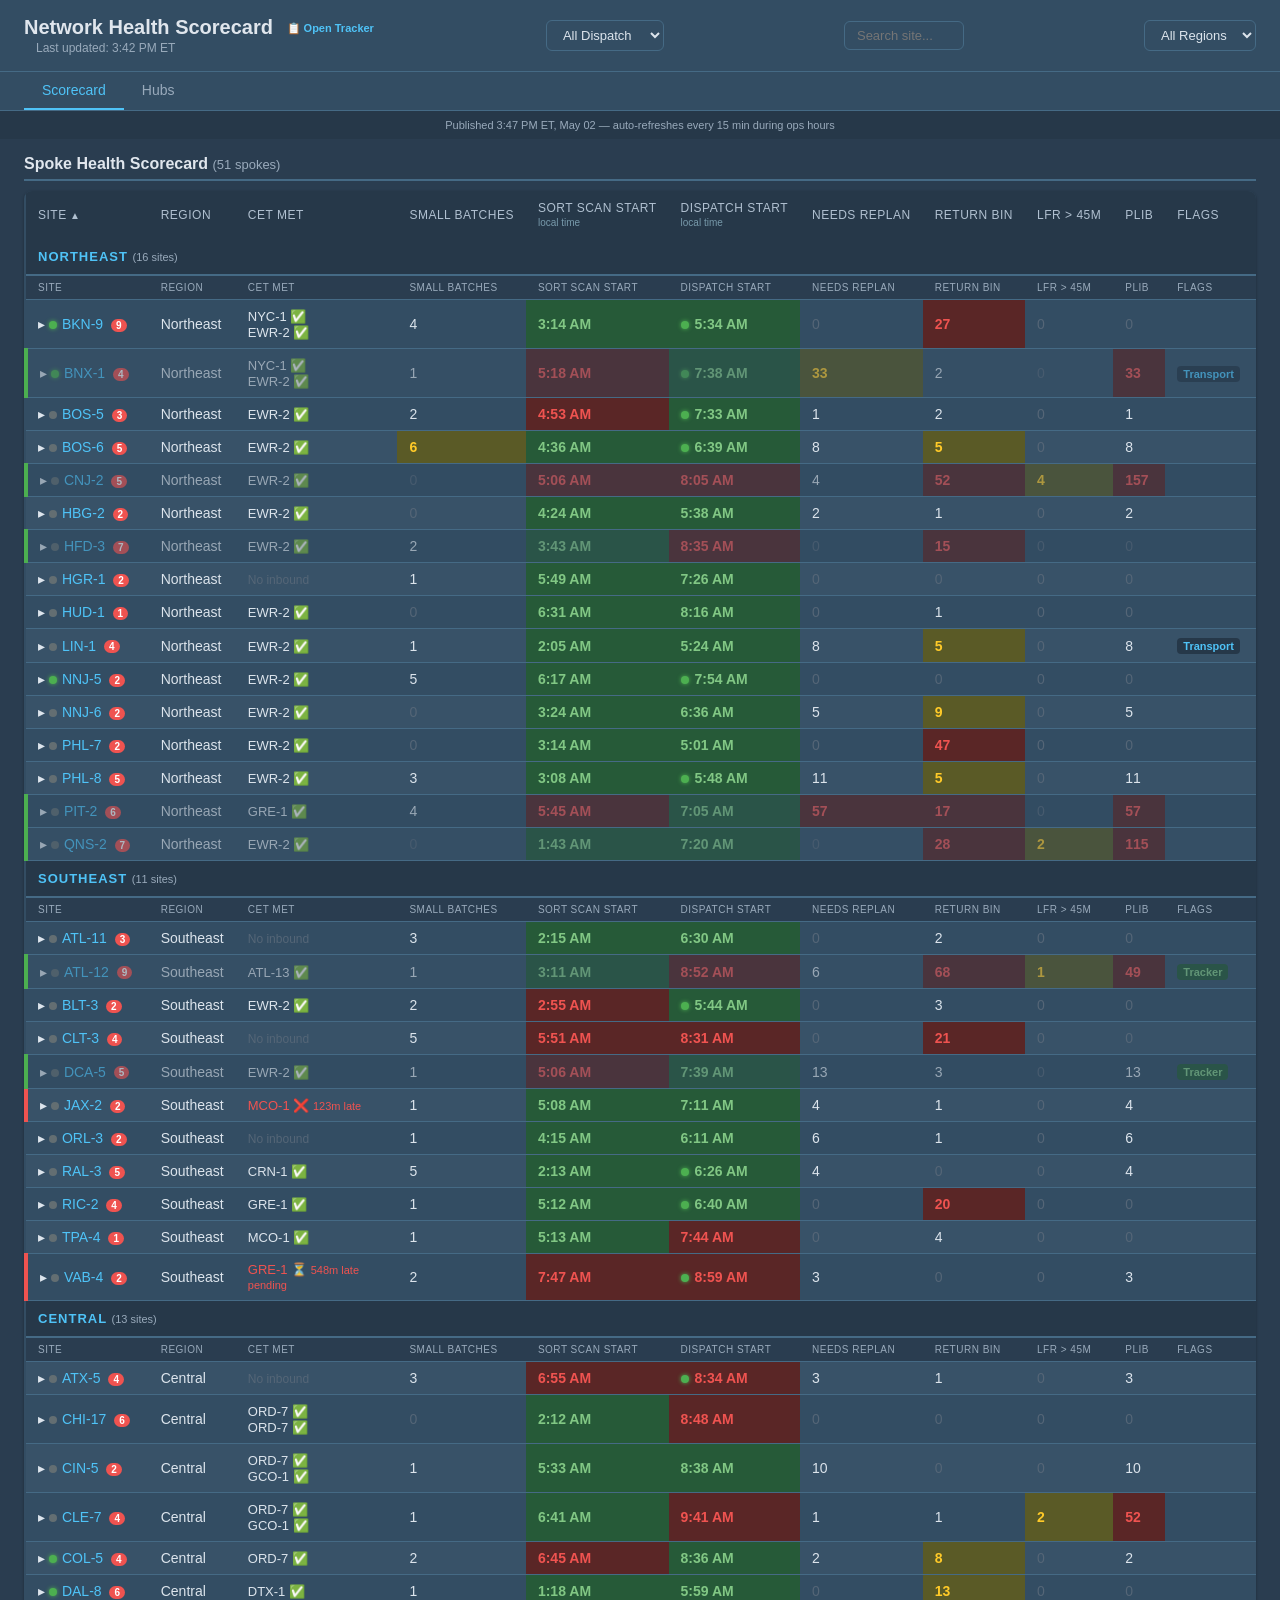
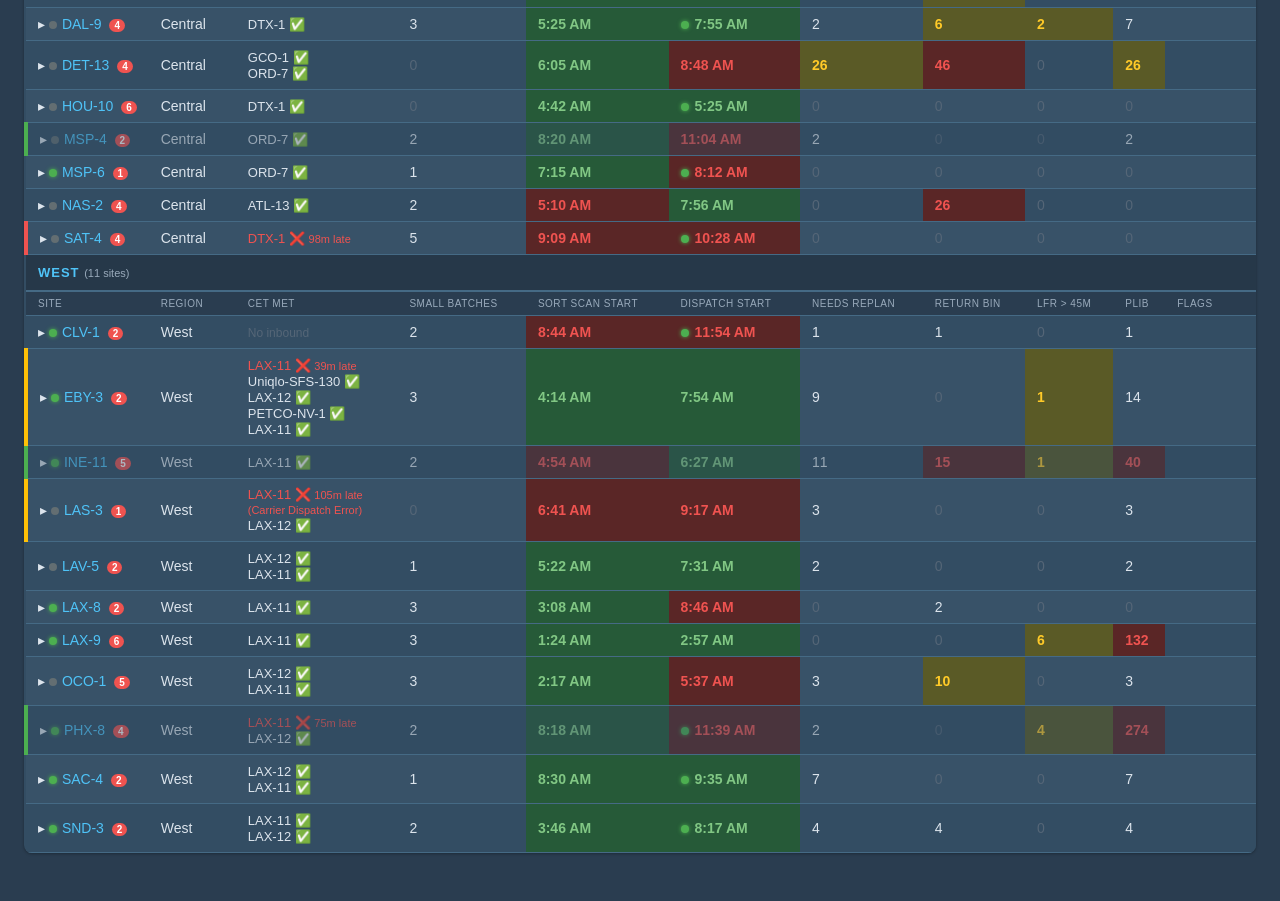
==== commit 45271bf1: "Scorecard update 3:47 PM ET" ====
--- a/index.html
+++ b/index.html
@@ -133,7 +133,7 @@
     <header>
         <div>
             <h1><a href="https://docs.google.com/spreadsheets/d/1cQH7gwBvAmZO8WiYNPbrCSnO8zxB0DUDhzaeMM5o-ZU/edit?gid=11136630#gid=11136630" target="_blank">Network Health Scorecard <span class="link-hint">📋 Open Tracker</span></a></h1>
-            <span class="meta">Last updated: 1:55 PM ET</span>
+            <span class="meta">Last updated: 3:42 PM ET</span>
         </div>
         <select id="dispatch-filter" onchange="renderTable()" style="margin-right:8px;">
             <option value="all">All Dispatch</option>
@@ -157,7 +157,7 @@
         <a href="index.html" class="tab active">Scorecard</a>
         <a href="hubs.html" class="tab">Hubs</a>
     </nav>
-    <div class="published">Published 1:56 PM ET, May 02 — auto-refreshes every 15 min during ops hours</div>
+    <div class="published">Published 3:47 PM ET, May 02 — auto-refreshes every 15 min during ops hours</div>
 
     <main>
         <section class="section">
@@ -220,9 +220,9 @@
 
     <script>
         const WEBHOOK_URL = 'https://script.google.com/a/macros/doordash.com/s/AKfycbw4vbemVuziIiTAXgVbvOFTJ_huWhk9L4d3dQdYaH5DydbH1Um0X0ubJEU4hP___y4grg/exec';
-        const DATA = [{"cet_met": 2, "cet_total": 2, "cet_trucks": [{"actual": "2:13 AM", "arrival_reason": "", "carrier": "CH Robinson", "cet": "5:00 AM", "met": true, "minutes_late": 0, "origin": "NYC-1", "shipment_id": "DLUKBLQN3D7Z39K", "status": "on_time"}, {"actual": "2:45 AM", "arrival_reason": "", "carrier": "CH Robinson", "cet": "4:00 AM", "met": true, "minutes_late": 0, "origin": "EWR-2", "shipment_id": "DL6ICBTHOYCPK78", "status": "on_time"}], "dispatch_active": true, "dispatch_diff": 7, "dispatch_start": "5:34 AM", "dispatch_start_avg": "5:27 AM", "dispatch_toggle": true, "flags": [], "has_active_runners": false, "lfr_over_45": 0, "needs_replan": 0, "plib": 0, "pod": "Northeast", "return_bin": 27, "scan_start": "3:14 AM", "scan_start_avg": "3:15 AM", "scan_start_diff": -1, "site": "BKN-9", "site_open": true, "small_batches": 4, "total_batches": 44}, {"cet_met": 2, "cet_total": 2, "cet_trucks": [{"actual": "2:50 AM", "arrival_reason": "", "carrier": "CH Robinson", "cet": "4:00 AM", "met": true, "minutes_late": 0, "origin": "NYC-1", "shipment_id": "DLRAY3B08EWQ2SP", "status": "on_time"}, {"actual": "1:51 AM", "arrival_reason": "", "carrier": "Warp", "cet": "3:00 AM", "met": true, "minutes_late": 0, "origin": "EWR-2", "shipment_id": "DL0UPG8FTNUXWGP", "status": "on_time"}], "dispatch_active": true, "dispatch_diff": 11, "dispatch_start": "7:38 AM", "dispatch_start_avg": "7:27 AM", "dispatch_toggle": true, "flags": [{"category": "Transport", "link": "https://doordash.enterprise.slack.com/archives/C07M6AR7PF1/p1777718756982769", "preview": "NYC-1 > LIN-1 > BNX-1 missing GPS timestamps again this morning"}], "has_active_runners": false, "lfr_over_45": 0, "needs_replan": 33, "plib": 33, "pod": "Northeast", "return_bin": 1, "scan_start": "5:18 AM", "scan_start_avg": "3:42 AM", "scan_start_diff": 96, "site": "BNX-1", "site_open": true, "small_batches": 1, "total_batches": 36}, {"cet_met": 1, "cet_total": 1, "cet_trucks": [{"actual": "2:39 AM", "arrival_reason": "", "carrier": "Warp", "cet": "4:00 AM", "met": true, "minutes_late": 0, "origin": "EWR-2", "shipment_id": "DLER9SJLTM7FA7M", "status": "on_time"}], "dispatch_active": true, "dispatch_diff": -41, "dispatch_start": "7:33 AM", "dispatch_start_avg": "8:14 AM", "dispatch_toggle": true, "flags": [], "has_active_runners": false, "lfr_over_45": 0, "needs_replan": 1, "plib": 1, "pod": "Northeast", "return_bin": 1, "scan_start": "4:53 AM", "scan_start_avg": "4:28 AM", "scan_start_diff": 25, "site": "BOS-5", "site_open": true, "small_batches": 2, "total_batches": 43}, {"cet_met": 1, "cet_total": 1, "cet_trucks": [{"actual": "2:45 AM", "arrival_reason": "", "carrier": "CH Robinson", "cet": "4:30 AM", "met": true, "minutes_late": 0, "origin": "EWR-2", "shipment_id": "DL3X267SUWFP7WR", "status": "on_time"}], "dispatch_active": true, "dispatch_diff": -91, "dispatch_start": "6:39 AM", "dispatch_start_avg": "8:10 AM", "dispatch_toggle": true, "flags": [], "has_active_runners": false, "lfr_over_45": 0, "needs_replan": 8, "plib": 8, "pod": "Northeast", "return_bin": 4, "scan_start": "4:36 AM", "scan_start_avg": "4:31 AM", "scan_start_diff": 5, "site": "BOS-6", "site_open": true, "small_batches": 6, "total_batches": 46}, {"cet_met": 1, "cet_total": 1, "cet_trucks": [{"actual": "9:49 PM", "arrival_reason": "", "carrier": "Bally", "cet": "5:00 AM", "met": true, "minutes_late": 0, "origin": "EWR-2", "shipment_id": "DLJAW5WAQ9RYL8E", "status": "on_time"}], "dispatch_active": false, "dispatch_diff": 22, "dispatch_start": "8:05 AM", "dispatch_start_avg": "7:43 AM", "dispatch_toggle": false, "flags": [], "has_active_runners": false, "lfr_over_45": 4, "needs_replan": 4, "plib": 157, "pod": "Northeast", "return_bin": 48, "scan_start": "5:06 AM", "scan_start_avg": "3:54 AM", "scan_start_diff": 72, "site": "CNJ-2", "site_open": true, "small_batches": 0, "total_batches": 39}, {"cet_met": 1, "cet_total": 1, "cet_trucks": [{"actual": "3:00 AM", "arrival_reason": "", "carrier": "CH Robinson", "cet": "4:00 AM", "met": true, "minutes_late": 0, "origin": "EWR-2", "shipment_id": "DL9VITM31ZGBLM4", "status": "on_time"}], "dispatch_active": false, "dispatch_diff": -93, "dispatch_start": "5:38 AM", "dispatch_start_avg": "7:11 AM", "dispatch_toggle": false, "flags": [], "has_active_runners": false, "lfr_over_45": 0, "needs_replan": 2, "plib": 2, "pod": "Northeast", "return_bin": 1, "scan_start": "4:24 AM", "scan_start_avg": "5:01 AM", "scan_start_diff": -37, "site": "HBG-2", "site_open": false, "small_batches": 0, "total_batches": 17}, {"cet_met": 1, "cet_total": 1, "cet_trucks": [{"actual": "12:49 AM", "arrival_reason": "", "carrier": "Warp", "cet": "2:30 AM", "met": true, "minutes_late": 0, "origin": "EWR-2", "shipment_id": "DLSXENYY2W5UXOW", "status": "on_time"}], "dispatch_active": false, "dispatch_diff": 38, "dispatch_start": "8:35 AM", "dispatch_start_avg": "7:57 AM", "dispatch_toggle": false, "flags": [], "has_active_runners": false, "lfr_over_45": 0, "needs_replan": 0, "plib": 0, "pod": "Northeast", "return_bin": 4, "scan_start": "3:43 AM", "scan_start_avg": "3:38 AM", "scan_start_diff": 5, "site": "HFD-3", "site_open": true, "small_batches": 2, "total_batches": 39}, {"cet_met": 0, "cet_total": 0, "cet_trucks": [], "dispatch_active": false, "dispatch_diff": -14, "dispatch_start": "7:26 AM", "dispatch_start_avg": "7:40 AM", "dispatch_toggle": false, "flags": [], "has_active_runners": false, "lfr_over_45": 0, "needs_replan": 0, "plib": 0, "pod": "Northeast", "return_bin": 0, "scan_start": "5:49 AM", "scan_start_avg": "5:57 AM", "scan_start_diff": -8, "site": "HGR-1", "site_open": false, "small_batches": 1, "total_batches": 16}, {"cet_met": 1, "cet_total": 1, "cet_trucks": [{"actual": "2:11 AM", "arrival_reason": "", "carrier": "Omni Logistics", "cet": "4:00 AM", "met": true, "minutes_late": 0, "origin": "EWR-2", "shipment_id": "DL2A36FBX4QQCCC", "status": "on_time"}], "dispatch_active": false, "dispatch_diff": 15, "dispatch_start": "8:16 AM", "dispatch_start_avg": "8:01 AM", "dispatch_toggle": false, "flags": [], "has_active_runners": false, "lfr_over_45": 0, "needs_replan": 0, "plib": 0, "pod": "Northeast", "return_bin": 0, "scan_start": "6:31 AM", "scan_start_avg": "6:21 AM", "scan_start_diff": 10, "site": "HUD-1", "site_open": true, "small_batches": 0, "total_batches": 12}, {"cet_met": 1, "cet_total": 1, "cet_trucks": [{"actual": "11:31 PM", "arrival_reason": "", "carrier": "CH Robinson", "cet": "3:00 AM", "met": true, "minutes_late": 0, "origin": "EWR-2", "shipment_id": "DLAI1OAI4F8QQOM", "status": "on_time"}], "dispatch_active": false, "dispatch_diff": -42, "dispatch_start": "5:24 AM", "dispatch_start_avg": "6:06 AM", "dispatch_toggle": false, "flags": [{"category": "Transport", "link": "https://doordash.enterprise.slack.com/archives/C07M6AR7PF1/p1777718756982769", "preview": "NYC-1 > LIN-1 > BNX-1 missing GPS timestamps again this morning"}], "has_active_runners": false, "lfr_over_45": 0, "needs_replan": 8, "plib": 8, "pod": "Northeast", "return_bin": 5, "scan_start": "2:05 AM", "scan_start_avg": "2:07 AM", "scan_start_diff": -2, "site": "LIN-1", "site_open": false, "small_batches": 1, "total_batches": 64}, {"cet_met": 1, "cet_total": 1, "cet_trucks": [{"actual": "10:51 PM", "arrival_reason": "", "carrier": "Bally", "cet": "12:30 AM", "met": true, "minutes_late": 0, "origin": "EWR-2", "shipment_id": "DLVLB957D5V6QK0", "status": "on_time"}], "dispatch_active": true, "dispatch_diff": -22, "dispatch_start": "7:54 AM", "dispatch_start_avg": "8:16 AM", "dispatch_toggle": true, "flags": [], "has_active_runners": false, "lfr_over_45": 0, "needs_replan": 0, "plib": 0, "pod": "Northeast", "return_bin": 0, "scan_start": "6:17 AM", "scan_start_avg": "6:22 AM", "scan_start_diff": -5, "site": "NNJ-5", "site_open": true, "small_batches": 4, "total_batches": 37}, {"cet_met": 1, "cet_total": 1, "cet_trucks": [{"actual": "10:30 PM", "arrival_reason": "", "carrier": "Bally", "cet": "1:30 AM", "met": true, "minutes_late": 0, "origin": "EWR-2", "shipment_id": "DLM3BGJIHXYY4NU", "status": "on_time"}], "dispatch_active": false, "dispatch_diff": -74, "dispatch_start": "6:36 AM", "dispatch_start_avg": "7:50 AM", "dispatch_toggle": false, "flags": [], "has_active_runners": false, "lfr_over_45": 0, "needs_replan": 5, "plib": 5, "pod": "Northeast", "return_bin": 4, "scan_start": "3:24 AM", "scan_start_avg": "3:21 AM", "scan_start_diff": 3, "site": "NNJ-6", "site_open": false, "small_batches": 0, "total_batches": 20}, {"cet_met": 1, "cet_total": 1, "cet_trucks": [{"actual": "1:22 AM", "arrival_reason": "Traffic", "carrier": "Omni Logistics", "cet": "3:00 AM", "met": true, "minutes_late": 0, "origin": "EWR-2", "shipment_id": "DLOKN6MI5GNXER3", "status": "on_time"}], "dispatch_active": false, "dispatch_diff": -53, "dispatch_start": "5:01 AM", "dispatch_start_avg": "5:54 AM", "dispatch_toggle": false, "flags": [], "has_active_runners": false, "lfr_over_45": 0, "needs_replan": 0, "plib": 0, "pod": "Northeast", "return_bin": 47, "scan_start": "3:14 AM", "scan_start_avg": "3:21 AM", "scan_start_diff": -7, "site": "PHL-7", "site_open": true, "small_batches": 0, "total_batches": 22}, {"cet_met": 1, "cet_total": 1, "cet_trucks": [{"actual": "1:23 AM", "arrival_reason": "", "carrier": "Omni Logistics", "cet": "4:00 AM", "met": true, "minutes_late": 0, "origin": "EWR-2", "shipment_id": "DLVD38GTQQYJHGO", "status": "on_time"}], "dispatch_active": true, "dispatch_diff": -40, "dispatch_start": "5:48 AM", "dispatch_start_avg": "6:28 AM", "dispatch_toggle": true, "flags": [], "has_active_runners": false, "lfr_over_45": 0, "needs_replan": 11, "plib": 11, "pod": "Northeast", "return_bin": 1, "scan_start": "3:08 AM", "scan_start_avg": "3:04 AM", "scan_start_diff": 4, "site": "PHL-8", "site_open": false, "small_batches": 3, "total_batches": 42}, {"cet_met": 1, "cet_total": 1, "cet_trucks": [{"actual": "4:52 AM", "arrival_reason": "", "carrier": "Staples", "cet": "5:00 AM", "met": true, "minutes_late": 0, "origin": "GRE-1", "shipment_id": "DL7ZJUVXQUO03LM", "status": "on_time"}], "dispatch_active": false, "dispatch_diff": -13, "dispatch_start": "7:05 AM", "dispatch_start_avg": "7:18 AM", "dispatch_toggle": false, "flags": [], "has_active_runners": false, "lfr_over_45": 0, "needs_replan": 57, "plib": 57, "pod": "Northeast", "return_bin": 2, "scan_start": "5:45 AM", "scan_start_avg": "4:52 AM", "scan_start_diff": 53, "site": "PIT-2", "site_open": false, "small_batches": 4, "total_batches": 34}, {"cet_met": 1, "cet_total": 1, "cet_trucks": [{"actual": "9:40 PM", "arrival_reason": "", "carrier": "CH Robinson", "cet": "3:00 AM", "met": true, "minutes_late": 0, "origin": "EWR-2", "shipment_id": "DLMG0Q4O20KC4S3", "status": "on_time"}], "dispatch_active": false, "dispatch_diff": -36, "dispatch_start": "7:20 AM", "dispatch_start_avg": "7:56 AM", "dispatch_toggle": false, "flags": [], "has_active_runners": false, "lfr_over_45": 2, "needs_replan": 17, "plib": 132, "pod": "Northeast", "return_bin": 14, "scan_start": "1:43 AM", "scan_start_avg": "3:04 AM", "scan_start_diff": -81, "site": "QNS-2", "site_open": false, "small_batches": 0, "total_batches": 37}, {"cet_met": 0, "cet_total": 0, "cet_trucks": [], "dispatch_active": false, "dispatch_diff": 14, "dispatch_start": "6:30 AM", "dispatch_start_avg": "6:16 AM", "dispatch_toggle": false, "flags": [], "has_active_runners": false, "lfr_over_45": 0, "needs_replan": 0, "plib": 0, "pod": "Southeast", "return_bin": 0, "scan_start": "2:15 AM", "scan_start_avg": "2:10 AM", "scan_start_diff": 5, "site": "ATL-11", "site_open": true, "small_batches": 3, "total_batches": 32}, {"cet_met": 1, "cet_total": 1, "cet_trucks": [{"actual": "1:43 AM", "arrival_reason": "", "carrier": "Staples", "cet": "2:00 AM", "met": true, "minutes_late": 0, "origin": "ATL-13", "shipment_id": "DLPVHG6T4B6IPX4", "status": "on_time"}], "dispatch_active": false, "dispatch_diff": 25, "dispatch_start": "8:52 AM", "dispatch_start_avg": "8:27 AM", "dispatch_toggle": false, "flags": [{"category": "Tracker", "link": "https://docs.google.com/spreadsheets/d/1BTL59TYgUiowK6feXIcXzOsDiVz20so-l89VP2zH6Ug/edit#gid=1233423933", "preview": "Escalation: ATL-12 Proactive Replan (181 parcels)"}], "has_active_runners": false, "lfr_over_45": 1, "needs_replan": 6, "plib": 49, "pod": "Southeast", "return_bin": 44, "scan_start": "3:11 AM", "scan_start_avg": "3:08 AM", "scan_start_diff": 3, "site": "ATL-12", "site_open": true, "small_batches": 1, "total_batches": 90}, {"cet_met": 1, "cet_total": 1, "cet_trucks": [{"actual": "1:09 AM", "arrival_reason": "", "carrier": "Warp", "cet": "4:00 AM", "met": true, "minutes_late": 0, "origin": "EWR-2", "shipment_id": "DLFJ3YGUEXYPGVQ", "status": "on_time"}], "dispatch_active": true, "dispatch_diff": -33, "dispatch_start": "5:44 AM", "dispatch_start_avg": "6:17 AM", "dispatch_toggle": true, "flags": [], "has_active_runners": false, "lfr_over_45": 0, "needs_replan": 0, "plib": 0, "pod": "Southeast", "return_bin": 3, "scan_start": "2:55 AM", "scan_start_avg": "2:38 AM", "scan_start_diff": 17, "site": "BLT-3", "site_open": true, "small_batches": 2, "total_batches": 42}, {"cet_met": 0, "cet_total": 0, "cet_trucks": [], "dispatch_active": false, "dispatch_diff": 60, "dispatch_start": "8:31 AM", "dispatch_start_avg": "7:31 AM", "dispatch_toggle": false, "flags": [], "has_active_runners": false, "lfr_over_45": 0, "needs_replan": 0, "plib": 0, "pod": "Southeast", "return_bin": 2, "scan_start": "5:51 AM", "scan_start_avg": "5:35 AM", "scan_start_diff": 16, "site": "CLT-3", "site_open": true, "small_batches": 5, "total_batches": 41}, {"cet_met": 1, "cet_total": 1, "cet_trucks": [{"actual": "1:19 AM", "arrival_reason": "", "carrier": "Warp", "cet": "4:00 AM", "met": true, "minutes_late": 0, "origin": "EWR-2", "shipment_id": "DL6R85IHX06FH9H", "status": "on_time"}], "dispatch_active": false, "dispatch_diff": -44, "dispatch_start": "7:39 AM", "dispatch_start_avg": "8:23 AM", "dispatch_toggle": false, "flags": [{"category": "Tracker", "link": "https://docs.google.com/spreadsheets/d/1BTL59TYgUiowK6feXIcXzOsDiVz20so-l89VP2zH6Ug/edit#gid=1233423933", "preview": "Escalation: DCA-5 Proactive Replan (21 parcels)"}], "has_active_runners": false, "lfr_over_45": 0, "needs_replan": 13, "plib": 13, "pod": "Southeast", "return_bin": 0, "scan_start": "5:06 AM", "scan_start_avg": "4:21 AM", "scan_start_diff": 45, "site": "DCA-5", "site_open": false, "small_batches": 1, "total_batches": 89}, {"cet_met": 0, "cet_total": 1, "cet_trucks": [{"actual": "7:03 AM", "arrival_reason": "", "carrier": "Staples", "cet": "5:00 AM", "met": false, "minutes_late": 123, "origin": "MCO-1", "shipment_id": "DLARV4YLRDHM1BD", "status": "late"}], "dispatch_active": false, "dispatch_diff": -55, "dispatch_start": "7:11 AM", "dispatch_start_avg": "8:06 AM", "dispatch_toggle": false, "flags": [], "has_active_runners": false, "lfr_over_45": 0, "needs_replan": 4, "plib": 4, "pod": "Southeast", "return_bin": 0, "scan_start": "5:08 AM", "scan_start_avg": "6:29 AM", "scan_start_diff": -81, "site": "JAX-2", "site_open": true, "small_batches": 1, "total_batches": 15}, {"cet_met": 0, "cet_total": 0, "cet_trucks": [], "dispatch_active": false, "dispatch_diff": 4, "dispatch_start": "6:11 AM", "dispatch_start_avg": "6:07 AM", "dispatch_toggle": false, "flags": [], "has_active_runners": false, "lfr_over_45": 0, "needs_replan": 6, "plib": 6, "pod": "Southeast", "return_bin": 0, "scan_start": "4:15 AM", "scan_start_avg": "4:15 AM", "scan_start_diff": 0, "site": "ORL-3", "site_open": true, "small_batches": 1, "total_batches": 21}, {"cet_met": 1, "cet_total": 1, "cet_trucks": [{"actual": "1:17 AM", "arrival_reason": "", "carrier": "Staples", "cet": "3:00 AM", "met": true, "minutes_late": 0, "origin": "CRN-1", "shipment_id": "DLJOMPC8CE3CPL2", "status": "on_time"}], "dispatch_active": true, "dispatch_diff": -6, "dispatch_start": "6:26 AM", "dispatch_start_avg": "6:32 AM", "dispatch_toggle": true, "flags": [], "has_active_runners": false, "lfr_over_45": 0, "needs_replan": 4, "plib": 4, "pod": "Southeast", "return_bin": 0, "scan_start": "2:13 AM", "scan_start_avg": "3:12 AM", "scan_start_diff": -59, "site": "RAL-3", "site_open": true, "small_batches": 5, "total_batches": 38}, {"cet_met": 1, "cet_total": 1, "cet_trucks": [{"actual": "3:59 AM", "arrival_reason": "", "carrier": "Staples", "cet": "4:30 AM", "met": true, "minutes_late": 0, "origin": "GRE-1", "shipment_id": "DLSH9EA7VXTOL7X", "status": "on_time"}], "dispatch_active": true, "dispatch_diff": -30, "dispatch_start": "6:40 AM", "dispatch_start_avg": "7:10 AM", "dispatch_toggle": true, "flags": [], "has_active_runners": false, "lfr_over_45": 0, "needs_replan": 0, "plib": 0, "pod": "Southeast", "return_bin": 20, "scan_start": "5:12 AM", "scan_start_avg": "5:06 AM", "scan_start_diff": 6, "site": "RIC-2", "site_open": false, "small_batches": 1, "total_batches": 18}, {"cet_met": 1, "cet_total": 1, "cet_trucks": [{"actual": "3:25 AM", "arrival_reason": "", "carrier": "Staples", "cet": "4:30 AM", "met": true, "minutes_late": 0, "origin": "MCO-1", "shipment_id": "DLG0L4KGHK31RBS", "status": "on_time"}], "dispatch_active": false, "dispatch_diff": 31, "dispatch_start": "7:44 AM", "dispatch_start_avg": "7:13 AM", "dispatch_toggle": false, "flags": [], "has_active_runners": false, "lfr_over_45": 0, "needs_replan": 0, "plib": 0, "pod": "Southeast", "return_bin": 0, "scan_start": "5:13 AM", "scan_start_avg": "4:59 AM", "scan_start_diff": 14, "site": "TPA-4", "site_open": true, "small_batches": 1, "total_batches": 20}, {"cet_met": 0, "cet_total": 1, "cet_trucks": [{"actual": "", "arrival_reason": "", "carrier": "Staples", "cet": "6:30 AM", "met": false, "minutes_late": 443, "origin": "GRE-1", "shipment_id": "DL0O1GE1SY9GG86", "status": "pending_late"}], "dispatch_active": true, "dispatch_diff": 22, "dispatch_start": "8:59 AM", "dispatch_start_avg": "8:37 AM", "dispatch_toggle": true, "flags": [], "has_active_runners": false, "lfr_over_45": 0, "needs_replan": 3, "plib": 3, "pod": "Southeast", "return_bin": 0, "scan_start": "7:47 AM", "scan_start_avg": "6:56 AM", "scan_start_diff": 51, "site": "VAB-4", "site_open": false, "small_batches": 2, "total_batches": 16}, {"cet_met": 0, "cet_total": 0, "cet_trucks": [], "dispatch_active": true, "dispatch_diff": 100, "dispatch_start": "8:34 AM", "dispatch_start_avg": "6:54 AM", "dispatch_toggle": true, "flags": [], "has_active_runners": false, "lfr_over_45": 0, "needs_replan": 3, "plib": 3, "pod": "Central", "return_bin": 1, "scan_start": "6:55 AM", "scan_start_avg": "4:36 AM", "scan_start_diff": 139, "site": "ATX-5", "site_open": true, "small_batches": 3, "total_batches": 27}, {"cet_met": 2, "cet_total": 2, "cet_trucks": [{"actual": "12:34 AM", "arrival_reason": "", "carrier": "Warp", "cet": "3:00 AM", "met": true, "minutes_late": 0, "origin": "ORD-7", "shipment_id": "DLYN13U7HUH2R5N", "status": "on_time"}, {"actual": "12:47 AM", "arrival_reason": "Mechanical Failure", "carrier": "Warp", "cet": "3:00 AM", "met": true, "minutes_late": 0, "origin": "ORD-7", "shipment_id": "DL8CZTMBQVB63WD", "status": "on_time"}], "dispatch_active": false, "dispatch_diff": 35, "dispatch_start": "8:48 AM", "dispatch_start_avg": "8:13 AM", "dispatch_toggle": false, "flags": [], "has_active_runners": false, "lfr_over_45": 0, "needs_replan": 29, "plib": 29, "pod": "Central", "return_bin": 0, "scan_start": "2:12 AM", "scan_start_avg": "2:02 AM", "scan_start_diff": 10, "site": "CHI-17", "site_open": false, "small_batches": 0, "total_batches": 127}, {"cet_met": 2, "cet_total": 2, "cet_trucks": [{"actual": "4:12 AM", "arrival_reason": "", "carrier": "Bally", "cet": "6:00 AM", "met": true, "minutes_late": 0, "origin": "ORD-7", "shipment_id": "DLJEYVXFMOES4LN", "status": "on_time"}, {"actual": "6:00 AM", "arrival_reason": "", "carrier": "Staples", "cet": "6:00 AM", "met": true, "minutes_late": 0, "origin": "GCO-1", "shipment_id": "DL851PCV1GHWTU2", "status": "on_time"}], "dispatch_active": false, "dispatch_diff": -9, "dispatch_start": "8:38 AM", "dispatch_start_avg": "8:47 AM", "dispatch_toggle": false, "flags": [], "has_active_runners": false, "lfr_over_45": 0, "needs_replan": 10, "plib": 10, "pod": "Central", "return_bin": 0, "scan_start": "5:33 AM", "scan_start_avg": "5:32 AM", "scan_start_diff": 1, "site": "CIN-5", "site_open": false, "small_batches": 1, "total_batches": 35}, {"cet_met": 2, "cet_total": 2, "cet_trucks": [{"actual": "4:40 AM", "arrival_reason": "", "carrier": "Warp", "cet": "6:00 AM", "met": true, "minutes_late": 0, "origin": "ORD-7", "shipment_id": "DLRSWJ7BIMTU36S", "status": "on_time"}, {"actual": "4:54 AM", "arrival_reason": "", "carrier": "Staples", "cet": "6:00 AM", "met": true, "minutes_late": 0, "origin": "GCO-1", "shipment_id": "DLK1FLYFK6Y9FBQ", "status": "on_time"}], "dispatch_active": false, "dispatch_diff": 31, "dispatch_start": "9:41 AM", "dispatch_start_avg": "9:10 AM", "dispatch_toggle": false, "flags": [], "has_active_runners": false, "lfr_over_45": 2, "needs_replan": 1, "plib": 52, "pod": "Central", "return_bin": 1, "scan_start": "6:41 AM", "scan_start_avg": "6:56 AM", "scan_start_diff": -15, "site": "CLE-7", "site_open": false, "small_batches": 1, "total_batches": 31}, {"cet_met": 1, "cet_total": 1, "cet_trucks": [{"actual": "5:22 AM", "arrival_reason": "", "carrier": "Warp", "cet": "6:30 AM", "met": true, "minutes_late": 0, "origin": "ORD-7", "shipment_id": "DLN2R6XR4MC6KAP", "status": "on_time"}], "dispatch_active": false, "dispatch_diff": -3, "dispatch_start": "8:36 AM", "dispatch_start_avg": "8:39 AM", "dispatch_toggle": false, "flags": [], "has_active_runners": false, "lfr_over_45": 0, "needs_replan": 2, "plib": 2, "pod": "Central", "return_bin": 8, "scan_start": "6:45 AM", "scan_start_avg": "6:26 AM", "scan_start_diff": 19, "site": "COL-5", "site_open": true, "small_batches": 2, "total_batches": 20}, {"cet_met": 1, "cet_total": 1, "cet_trucks": [{"actual": "1:59 AM", "arrival_reason": "", "carrier": "Warp", "cet": "2:30 AM", "met": true, "minutes_late": 0, "origin": "DTX-1", "shipment_id": "DL8FVV7TS61ID0A", "status": "on_time"}], "dispatch_active": false, "dispatch_diff": 12, "dispatch_start": "5:59 AM", "dispatch_start_avg": "5:47 AM", "dispatch_toggle": false, "flags": [], "has_active_runners": false, "lfr_over_45": 0, "needs_replan": 55, "plib": 55, "pod": "Central", "return_bin": 13, "scan_start": "1:18 AM", "scan_start_avg": "1:31 AM", "scan_start_diff": -13, "site": "DAL-8", "site_open": true, "small_batches": 1, "total_batches": 33}, {"cet_met": 1, "cet_total": 1, "cet_trucks": [{"actual": "12:32 AM", "arrival_reason": "", "carrier": "Bally", "cet": "2:00 AM", "met": true, "minutes_late": 0, "origin": "DTX-1", "shipment_id": "DLUGTD3OX4F0OB4", "status": "on_time"}], "dispatch_active": true, "dispatch_diff": -23, "dispatch_start": "7:55 AM", "dispatch_start_avg": "8:18 AM", "dispatch_toggle": true, "flags": [], "has_active_runners": false, "lfr_over_45": 2, "needs_replan": 2, "plib": 7, "pod": "Central", "return_bin": 0, "scan_start": "5:25 AM", "scan_start_avg": "5:31 AM", "scan_start_diff": -6, "site": "DAL-9", "site_open": false, "small_batches": 3, "total_batches": 31}, {"cet_met": 2, "cet_total": 2, "cet_trucks": [{"actual": "3:40 AM", "arrival_reason": "", "carrier": "Staples", "cet": "4:00 AM", "met": true, "minutes_late": 0, "origin": "GCO-1", "shipment_id": "DLM2YHY0WLTUKOU", "status": "on_time"}, {"actual": "5:09 AM", "arrival_reason": "", "carrier": "Omni Logistics", "cet": "5:30 AM", "met": true, "minutes_late": 0, "origin": "ORD-7", "shipment_id": "DLIEUUWYQLFSXQ7", "status": "on_time"}], "dispatch_active": false, "dispatch_diff": 30, "dispatch_start": "8:48 AM", "dispatch_start_avg": "8:18 AM", "dispatch_toggle": false, "flags": [], "has_active_runners": false, "lfr_over_45": 0, "needs_replan": 26, "plib": 26, "pod": "Central", "return_bin": 45, "scan_start": "6:05 AM", "scan_start_avg": "6:00 AM", "scan_start_diff": 5, "site": "DET-13", "site_open": false, "small_batches": 0, "total_batches": 64}, {"cet_met": 1, "cet_total": 1, "cet_trucks": [{"actual": "4:43 AM", "arrival_reason": "", "carrier": "Warp", "cet": "5:30 AM", "met": true, "minutes_late": 0, "origin": "DTX-1", "shipment_id": "DLFX1980XFEDA5V", "status": "on_time"}], "dispatch_active": true, "dispatch_diff": -121, "dispatch_start": "5:25 AM", "dispatch_start_avg": "7:26 AM", "dispatch_toggle": true, "flags": [], "has_active_runners": false, "lfr_over_45": 0, "needs_replan": 7, "plib": 7, "pod": "Central", "return_bin": 0, "scan_start": "4:42 AM", "scan_start_avg": "4:40 AM", "scan_start_diff": 2, "site": "HOU-10", "site_open": true, "small_batches": 0, "total_batches": 81}, {"cet_met": 1, "cet_total": 1, "cet_trucks": [{"actual": "5:10 AM", "arrival_reason": "", "carrier": "Warp", "cet": "8:00 AM", "met": true, "minutes_late": 0, "origin": "ORD-7", "shipment_id": "DLSOKEVLXPBCLQI", "status": "on_time"}], "dispatch_active": true, "dispatch_diff": 35, "dispatch_start": "11:04 AM", "dispatch_start_avg": "10:29 AM", "dispatch_toggle": true, "flags": [], "has_active_runners": true, "lfr_over_45": 0, "needs_replan": 2, "plib": 2, "pod": "Central", "return_bin": 0, "scan_start": "8:20 AM", "scan_start_avg": "8:07 AM", "scan_start_diff": 13, "site": "MSP-4", "site_open": true, "small_batches": 2, "total_batches": 42}, {"cet_met": 1, "cet_total": 1, "cet_trucks": [{"actual": "6:06 AM", "arrival_reason": "", "carrier": "CH Robinson", "cet": "8:00 AM", "met": true, "minutes_late": 0, "origin": "ORD-7", "shipment_id": "DLU6SF3A9EET9SC", "status": "on_time"}], "dispatch_active": true, "dispatch_diff": 16, "dispatch_start": "8:12 AM", "dispatch_start_avg": "7:56 AM", "dispatch_toggle": true, "flags": [], "has_active_runners": false, "lfr_over_45": 0, "needs_replan": 0, "plib": 0, "pod": "Central", "return_bin": 0, "scan_start": "7:15 AM", "scan_start_avg": "7:02 AM", "scan_start_diff": 13, "site": "MSP-6", "site_open": true, "small_batches": 1, "total_batches": 10}, {"cet_met": 1, "cet_total": 1, "cet_trucks": [{"actual": "5:00 AM", "arrival_reason": "", "carrier": "Staples", "cet": "5:30 AM", "met": true, "minutes_late": 0, "origin": "ATL-13", "shipment_id": "DLU2K8XBGQRMG2R", "status": "on_time"}], "dispatch_active": false, "dispatch_diff": -1, "dispatch_start": "7:56 AM", "dispatch_start_avg": "7:57 AM", "dispatch_toggle": false, "flags": [], "has_active_runners": false, "lfr_over_45": 0, "needs_replan": 0, "plib": 0, "pod": "Central", "return_bin": 25, "scan_start": "5:10 AM", "scan_start_avg": "4:51 AM", "scan_start_diff": 19, "site": "NAS-2", "site_open": true, "small_batches": 2, "total_batches": 31}, {"cet_met": 0, "cet_total": 1, "cet_trucks": [{"actual": "10:08 AM", "arrival_reason": "", "carrier": "Warp", "cet": "8:30 AM", "met": false, "minutes_late": 98, "origin": "DTX-1", "shipment_id": "DL9OBZR8VJO3KVD", "status": "late"}], "dispatch_active": true, "dispatch_diff": 72, "dispatch_start": "10:28 AM", "dispatch_start_avg": "9:16 AM", "dispatch_toggle": true, "flags": [], "has_active_runners": true, "lfr_over_45": 0, "needs_replan": 0, "plib": 0, "pod": "Central", "return_bin": 0, "scan_start": "9:09 AM", "scan_start_avg": "8:08 AM", "scan_start_diff": 61, "site": "SAT-4", "site_open": true, "small_batches": 5, "total_batches": 24}, {"cet_met": 0, "cet_total": 0, "cet_trucks": [], "dispatch_active": false, "dispatch_diff": 0, "dispatch_start": "", "dispatch_start_avg": "10:04 AM", "dispatch_toggle": false, "flags": [], "has_active_runners": false, "lfr_over_45": 0, "needs_replan": 5, "plib": 814, "pod": "West", "return_bin": 1, "scan_start": "8:44 AM", "scan_start_avg": "8:04 AM", "scan_start_diff": 40, "site": "CLV-1", "site_open": true, "small_batches": 2, "total_batches": 20}, {"cet_met": 4, "cet_total": 5, "cet_trucks": [{"actual": "10:09 AM", "arrival_reason": "", "carrier": "Bally", "cet": "9:30 AM", "met": false, "minutes_late": 39, "origin": "LAX-11", "shipment_id": "DLXYKGTR0NI3XKN", "status": "late"}, {"actual": "", "arrival_reason": "", "carrier": "Warp", "cet": "10:00 PM", "met": true, "minutes_late": 0, "origin": "Uniqlo-SFS-130", "shipment_id": "DLT228QO5DT69HB", "status": "pending_ok"}, {"actual": "6:59 AM", "arrival_reason": "", "carrier": "Warp", "cet": "9:30 AM", "met": true, "minutes_late": 0, "origin": "LAX-12", "shipment_id": "DLSL9GKN3UZCF5W", "status": "on_time"}, {"actual": "", "arrival_reason": "", "carrier": "CH Robinson", "cet": "2:00 AM", "met": true, "minutes_late": 0, "origin": "PETCO-NV-1", "shipment_id": "DLHXCS11MJCZPOT", "status": "pending_ok"}, {"actual": "7:02 AM", "arrival_reason": "", "carrier": "Bally", "cet": "9:30 AM", "met": true, "minutes_late": 0, "origin": "LAX-11", "shipment_id": "DLHE2OFTRS1D753", "status": "on_time"}], "dispatch_active": true, "dispatch_diff": -38, "dispatch_start": "7:54 AM", "dispatch_start_avg": "8:32 AM", "dispatch_toggle": true, "flags": [], "has_active_runners": true, "lfr_over_45": 1, "needs_replan": 8, "plib": 13, "pod": "West", "return_bin": 0, "scan_start": "4:14 AM", "scan_start_avg": "4:05 AM", "scan_start_diff": 9, "site": "EBY-3", "site_open": true, "small_batches": 3, "total_batches": 63}, {"cet_met": 1, "cet_total": 1, "cet_trucks": [{"actual": "2:43 AM", "arrival_reason": "", "carrier": "CH Robinson", "cet": "4:00 AM", "met": true, "minutes_late": 0, "origin": "LAX-11", "shipment_id": "DLFAAF9S9MZE792", "status": "on_time"}], "dispatch_active": false, "dispatch_diff": -46, "dispatch_start": "6:27 AM", "dispatch_start_avg": "7:13 AM", "dispatch_toggle": false, "flags": [], "has_active_runners": false, "lfr_over_45": 1, "needs_replan": 11, "plib": 40, "pod": "West", "return_bin": 14, "scan_start": "4:54 AM", "scan_start_avg": "3:49 AM", "scan_start_diff": 65, "site": "INE-11", "site_open": true, "small_batches": 2, "total_batches": 51}, {"cet_met": 1, "cet_total": 2, "cet_trucks": [{"actual": "11:15 AM", "arrival_reason": "Carrier Dispatch Error", "carrier": "Warp", "cet": "9:30 AM", "met": false, "minutes_late": 105, "origin": "LAX-11", "shipment_id": "DLRECBROH8XWRIY", "status": "late"}, {"actual": "8:12 AM", "arrival_reason": "", "carrier": "Warp", "cet": "9:30 AM", "met": true, "minutes_late": 0, "origin": "LAX-12", "shipment_id": "DL9BFQAS5UFMSQ6", "status": "on_time"}], "dispatch_active": false, "dispatch_diff": 49, "dispatch_start": "9:17 AM", "dispatch_start_avg": "8:28 AM", "dispatch_toggle": false, "flags": [], "has_active_runners": false, "lfr_over_45": 0, "needs_replan": 3, "plib": 3, "pod": "West", "return_bin": 0, "scan_start": "6:41 AM", "scan_start_avg": "6:16 AM", "scan_start_diff": 25, "site": "LAS-3", "site_open": false, "small_batches": 0, "total_batches": 17}, {"cet_met": 2, "cet_total": 2, "cet_trucks": [{"actual": "8:22 AM", "arrival_reason": "", "carrier": "Warp", "cet": "8:00 AM", "met": true, "minutes_late": 0, "origin": "LAX-12", "shipment_id": "DLTWU45UI646NHA", "status": "on_time"}, {"actual": "8:09 AM", "arrival_reason": "", "carrier": "CH Robinson", "cet": "8:00 AM", "met": true, "minutes_late": 0, "origin": "LAX-11", "shipment_id": "DLGLBKIO9MSB3M7", "status": "on_time"}], "dispatch_active": false, "dispatch_diff": 2, "dispatch_start": "7:31 AM", "dispatch_start_avg": "7:29 AM", "dispatch_toggle": false, "flags": [], "has_active_runners": false, "lfr_over_45": 0, "needs_replan": 2, "plib": 2, "pod": "West", "return_bin": 0, "scan_start": "5:22 AM", "scan_start_avg": "5:32 AM", "scan_start_diff": -10, "site": "LAV-5", "site_open": false, "small_batches": 1, "total_batches": 10}, {"cet_met": 1, "cet_total": 1, "cet_trucks": [{"actual": "2:49 AM", "arrival_reason": "", "carrier": "Warp", "cet": "5:00 AM", "met": true, "minutes_late": 0, "origin": "LAX-11", "shipment_id": "DLOUZ4X1WL8R3AO", "status": "on_time"}], "dispatch_active": true, "dispatch_diff": 56, "dispatch_start": "8:46 AM", "dispatch_start_avg": "7:50 AM", "dispatch_toggle": true, "flags": [], "has_active_runners": true, "lfr_over_45": 0, "needs_replan": 6, "plib": 6, "pod": "West", "return_bin": 2, "scan_start": "3:08 AM", "scan_start_avg": "3:21 AM", "scan_start_diff": -13, "site": "LAX-8", "site_open": true, "small_batches": 3, "total_batches": 70}, {"cet_met": 1, "cet_total": 1, "cet_trucks": [{"actual": "2:39 AM", "arrival_reason": "", "carrier": "CH Robinson", "cet": "4:00 AM", "met": true, "minutes_late": 0, "origin": "LAX-11", "shipment_id": "DL4I3X4N9RIEBAW", "status": "on_time"}], "dispatch_active": false, "dispatch_diff": -152, "dispatch_start": "2:57 AM", "dispatch_start_avg": "5:29 AM", "dispatch_toggle": false, "flags": [], "has_active_runners": false, "lfr_over_45": 6, "needs_replan": 2, "plib": 134, "pod": "West", "return_bin": 0, "scan_start": "1:24 AM", "scan_start_avg": "1:36 AM", "scan_start_diff": -12, "site": "LAX-9", "site_open": true, "small_batches": 3, "total_batches": 57}, {"cet_met": 2, "cet_total": 2, "cet_trucks": [{"actual": "4:48 AM", "arrival_reason": "", "carrier": "Warp", "cet": "5:30 AM", "met": true, "minutes_late": 0, "origin": "LAX-12", "shipment_id": "DLOIU7HNHYSCYH3", "status": "on_time"}, {"actual": "2:24 AM", "arrival_reason": "", "carrier": "CH Robinson", "cet": "4:00 AM", "met": true, "minutes_late": 0, "origin": "LAX-11", "shipment_id": "DLAWLKGA3FGCWHA", "status": "on_time"}], "dispatch_active": false, "dispatch_diff": 41, "dispatch_start": "5:37 AM", "dispatch_start_avg": "4:56 AM", "dispatch_toggle": false, "flags": [], "has_active_runners": false, "lfr_over_45": 0, "needs_replan": 3, "plib": 3, "pod": "West", "return_bin": 4, "scan_start": "2:17 AM", "scan_start_avg": "2:28 AM", "scan_start_diff": -11, "site": "OCO-1", "site_open": true, "small_batches": 3, "total_batches": 49}, {"cet_met": 1, "cet_total": 2, "cet_trucks": [{"actual": "11:15 AM", "arrival_reason": "", "carrier": "CH Robinson", "cet": "10:00 AM", "met": false, "minutes_late": 75, "origin": "LAX-11", "shipment_id": "DLTY0WC7ST4ICDZ", "status": "late"}, {"actual": "7:50 AM", "arrival_reason": "", "carrier": "Warp", "cet": "10:00 AM", "met": true, "minutes_late": 0, "origin": "LAX-12", "shipment_id": "DL4DVY7YQNZIGYL", "status": "on_time"}], "dispatch_active": true, "dispatch_diff": 0, "dispatch_start": "", "dispatch_start_avg": "10:25 AM", "dispatch_toggle": true, "flags": [], "has_active_runners": false, "lfr_over_45": 0, "needs_replan": 82, "plib": 1207, "pod": "West", "return_bin": 0, "scan_start": "8:18 AM", "scan_start_avg": "8:17 AM", "scan_start_diff": 1, "site": "PHX-8", "site_open": true, "small_batches": 0, "total_batches": 25}, {"cet_met": 2, "cet_total": 2, "cet_trucks": [{"actual": "10:59 AM", "arrival_reason": "", "carrier": "Warp", "cet": "12:00 PM", "met": true, "minutes_late": 0, "origin": "LAX-12", "shipment_id": "DLUQHNS4KNYMP0Z", "status": "on_time"}, {"actual": "11:13 AM", "arrival_reason": "", "carrier": "Warp", "cet": "12:30 PM", "met": true, "minutes_late": 0, "origin": "LAX-11", "shipment_id": "DLPZHE398HLGC8A", "status": "on_time"}], "dispatch_active": true, "dispatch_diff": -37, "dispatch_start": "9:35 AM", "dispatch_start_avg": "10:12 AM", "dispatch_toggle": true, "flags": [], "has_active_runners": false, "lfr_over_45": 0, "needs_replan": 7, "plib": 7, "pod": "West", "return_bin": 0, "scan_start": "8:30 AM", "scan_start_avg": "8:48 AM", "scan_start_diff": -18, "site": "SAC-4", "site_open": true, "small_batches": 1, "total_batches": 17}, {"cet_met": 2, "cet_total": 2, "cet_trucks": [{"actual": "4:49 AM", "arrival_reason": "", "carrier": "CH Robinson", "cet": "9:00 AM", "met": true, "minutes_late": 0, "origin": "LAX-11", "shipment_id": "DLP4UZW1OWAERPH", "status": "on_time"}, {"actual": "2:12 AM", "arrival_reason": "", "carrier": "Warp", "cet": "9:00 AM", "met": true, "minutes_late": 0, "origin": "LAX-12", "shipment_id": "DL3B5YYDOV26069", "status": "on_time"}], "dispatch_active": true, "dispatch_diff": 11, "dispatch_start": "8:17 AM", "dispatch_start_avg": "8:06 AM", "dispatch_toggle": true, "flags": [], "has_active_runners": true, "lfr_over_45": 0, "needs_replan": 4, "plib": 4, "pod": "West", "return_bin": 3, "scan_start": "3:46 AM", "scan_start_avg": "3:35 AM", "scan_start_diff": 11, "site": "SND-3", "site_open": true, "small_batches": 2, "total_batches": 52}];
-        const TRACKED = {"PIT-2": [{"timestamp": "5/2/2026, 7:33:39 AM", "action": "PLIB", "user": "Jose"}], "ATL-12": [{"timestamp": "5/2/2026, 7:34:11 AM", "action": "Needs Replan", "user": "Nikhita"}, {"timestamp": "5/2/2026, 10:55:35 AM", "action": "Return Bin", "user": "Nikhita"}, {"timestamp": "5/2/2026, 1:40:03 PM", "action": "PLIB", "user": "Nikhita"}], "DCA-5": [{"timestamp": "5/2/2026, 7:34:31 AM", "action": "Needs Replan", "user": "Nikhita"}, {"timestamp": "5/2/2026, 1:41:24 PM", "action": "PLIB", "user": "Nikhita"}], "HFD-3": [{"timestamp": "5/2/2026, 7:34:31 AM", "action": "Needs Replan", "user": "Tatiana"}], "BNX-1": [{"timestamp": "5/2/2026, 7:34:53 AM", "action": "Needs Replan", "user": "Tatiana"}], "QNS-2": [{"timestamp": "5/2/2026, 11:07:50 AM", "action": "Needs Replan", "user": "Brigette Ernest"}], "INE-11": [{"timestamp": "5/2/2026, 1:06:49 PM", "action": "Return Bin", "user": "Amber"}], "CNJ-2": [{"timestamp": "5/2/2026, 1:47:27 PM", "action": "PLIB", "user": "Jose"}], "MSP-4": [{"timestamp": "5/2/2026, 1:51:46 PM", "action": "PLIB", "user": "Cas"}]};
-        const TIMELINE = {"ATL-11": {"crossed": {"lfr_over_45": 14, "small_batches": 3}, "events": [{"label": "LFR > 45 min hit 14", "metric": "lfr_over_45", "time": "6:08 AM ET", "value": 14}, {"label": "Small Batches hit 2", "metric": "small_batches", "time": "6:08 AM ET", "value": 2}, {"label": "Small Batches hit 3", "metric": "small_batches", "time": "6:20 AM ET", "value": 3}], "pod": "Southeast"}, "ATL-12": {"crossed": {"lfr_over_45": 28, "needs_replan": 166, "return_bin": 44, "small_batches": 4}, "events": [{"label": "Needs Replan hit 91", "metric": "needs_replan", "time": "6:08 AM ET", "value": 91}, {"label": "LFR > 45 min hit 3", "metric": "lfr_over_45", "time": "6:08 AM ET", "value": 3}, {"label": "Small Batches hit 4", "metric": "small_batches", "time": "6:08 AM ET", "value": 4}, {"label": "Needs Replan hit 166", "metric": "needs_replan", "time": "6:20 AM ET", "value": 166}, {"label": "LFR > 45 min hit 4", "metric": "lfr_over_45", "time": "6:35 AM ET", "value": 4}, {"label": "LFR > 45 min hit 5", "metric": "lfr_over_45", "time": "7:38 AM ET", "value": 5}, {"label": "Return Bin hit 44", "metric": "return_bin", "time": "8:03 AM ET", "value": 44}, {"label": "LFR > 45 min hit 28", "metric": "lfr_over_45", "time": "9:03 AM ET", "value": 28}], "pod": "Southeast"}, "ATX-5": {"crossed": {"lfr_over_45": 24, "needs_replan": 24, "small_batches": 3}, "events": [{"label": "LFR > 45 min hit 24", "metric": "lfr_over_45", "time": "6:08 AM ET", "value": 24}, {"label": "Small Batches hit 2", "metric": "small_batches", "time": "6:08 AM ET", "value": 2}, {"label": "Needs Replan hit 24", "metric": "needs_replan", "time": "9:17 AM ET", "value": 24}, {"label": "Small Batches hit 3", "metric": "small_batches", "time": "9:33 AM ET", "value": 3}], "pod": "Central"}, "BKN-9": {"crossed": {"lfr_over_45": 5, "return_bin": 24, "small_batches": 3}, "events": [{"label": "Small Batches hit 1", "metric": "small_batches", "time": "6:08 AM ET", "value": 1}, {"label": "LFR > 45 min hit 1", "metric": "lfr_over_45", "time": "6:20 AM ET", "value": 1}, {"label": "Small Batches hit 2", "metric": "small_batches", "time": "6:20 AM ET", "value": 2}, {"label": "LFR > 45 min hit 4", "metric": "lfr_over_45", "time": "6:35 AM ET", "value": 4}, {"label": "Small Batches hit 3", "metric": "small_batches", "time": "7:20 AM ET", "value": 3}, {"label": "LFR > 45 min hit 5", "metric": "lfr_over_45", "time": "7:32 AM ET", "value": 5}, {"label": "Return Bin hit 5", "metric": "return_bin", "time": "9:33 AM ET", "value": 5}, {"label": "Return Bin hit 7", "metric": "return_bin", "time": "9:48 AM ET", "value": 7}, {"label": "Return Bin hit 24", "metric": "return_bin", "time": "1:26 PM ET", "value": 24}], "pod": "Northeast"}, "BLT-3": {"crossed": {"lfr_over_45": 1, "small_batches": 2}, "events": [{"label": "Small Batches hit 2", "metric": "small_batches", "time": "6:08 AM ET", "value": 2}, {"label": "LFR > 45 min hit 1", "metric": "lfr_over_45", "time": "6:53 AM ET", "value": 1}], "pod": "Southeast"}, "BNX-1": {"crossed": {"lfr_over_45": 1, "needs_replan": 38, "small_batches": 1}, "events": [{"label": "Needs Replan hit 22", "metric": "needs_replan", "time": "6:08 AM ET", "value": 22}, {"label": "LFR > 45 min hit 1", "metric": "lfr_over_45", "time": "7:32 AM ET", "value": 1}, {"label": "Needs Replan hit 38", "metric": "needs_replan", "time": "7:32 AM ET", "value": 38}, {"label": "Small Batches hit 1", "metric": "small_batches", "time": "8:03 AM ET", "value": 1}], "pod": "Northeast"}, "BOS-5": {"crossed": {"lfr_over_45": 2, "small_batches": 2}, "events": [{"label": "LFR > 45 min hit 1", "metric": "lfr_over_45", "time": "7:05 AM ET", "value": 1}, {"label": "Small Batches hit 2", "metric": "small_batches", "time": "7:47 AM ET", "value": 2}, {"label": "LFR > 45 min hit 2", "metric": "lfr_over_45", "time": "9:03 AM ET", "value": 2}], "pod": "Northeast"}, "BOS-6": {"crossed": {"lfr_over_45": 18, "small_batches": 6}, "events": [{"label": "Small Batches hit 1", "metric": "small_batches", "time": "6:08 AM ET", "value": 1}, {"label": "Small Batches hit 3", "metric": "small_batches", "time": "6:20 AM ET", "value": 3}, {"label": "LFR > 45 min hit 18", "metric": "lfr_over_45", "time": "7:20 AM ET", "value": 18}, {"label": "Small Batches hit 6", "metric": "small_batches", "time": "7:32 AM ET", "value": 6}], "pod": "Northeast"}, "CHI-17": {"crossed": {"lfr_over_45": 17, "needs_replan": 60}, "events": [{"label": "LFR > 45 min hit 2", "metric": "lfr_over_45", "time": "6:08 AM ET", "value": 2}, {"label": "LFR > 45 min hit 3", "metric": "lfr_over_45", "time": "6:20 AM ET", "value": 3}, {"label": "Needs Replan hit 36", "metric": "needs_replan", "time": "6:35 AM ET", "value": 36}, {"label": "Needs Replan hit 60", "metric": "needs_replan", "time": "6:53 AM ET", "value": 60}, {"label": "LFR > 45 min hit 4", "metric": "lfr_over_45", "time": "7:05 AM ET", "value": 4}, {"label": "LFR > 45 min hit 17", "metric": "lfr_over_45", "time": "7:20 AM ET", "value": 17}], "pod": "Central"}, "CIN-5": {"crossed": {"lfr_over_45": 2, "small_batches": 1}, "events": [{"label": "LFR > 45 min hit 2", "metric": "lfr_over_45", "time": "6:08 AM ET", "value": 2}, {"label": "Small Batches hit 1", "metric": "small_batches", "time": "6:08 AM ET", "value": 1}], "pod": "Central"}, "CLE-7": {"crossed": {"lfr_over_45": 29, "needs_replan": 36, "return_bin": 36, "small_batches": 1}, "events": [{"label": "LFR > 45 min hit 29", "metric": "lfr_over_45", "time": "6:08 AM ET", "value": 29}, {"label": "Return Bin hit 36", "metric": "return_bin", "time": "7:32 AM ET", "value": 36}, {"label": "Needs Replan hit 36", "metric": "needs_replan", "time": "9:33 AM ET", "value": 36}, {"label": "Small Batches hit 1", "metric": "small_batches", "time": "1:17 PM ET", "value": 1}], "pod": "Central"}, "CLT-3": {"crossed": {"lfr_over_45": 2, "needs_replan": 38, "small_batches": 3}, "events": [{"label": "Small Batches hit 3", "metric": "small_batches", "time": "6:53 AM ET", "value": 3}, {"label": "Needs Replan hit 38", "metric": "needs_replan", "time": "7:38 AM ET", "value": 38}, {"label": "LFR > 45 min hit 2", "metric": "lfr_over_45", "time": "9:33 AM ET", "value": 2}], "pod": "Southeast"}, "CLV-1": {"crossed": {"lfr_over_45": 19, "small_batches": 2}, "events": [{"label": "LFR > 45 min hit 19", "metric": "lfr_over_45", "time": "6:08 AM ET", "value": 19}, {"label": "Small Batches hit 2", "metric": "small_batches", "time": "6:08 AM ET", "value": 2}], "pod": "West"}, "CNJ-2": {"crossed": {"lfr_over_45": 4, "needs_replan": 34, "return_bin": 48}, "events": [{"label": "Needs Replan hit 34", "metric": "needs_replan", "time": "7:47 AM ET", "value": 34}, {"label": "LFR > 45 min hit 2", "metric": "lfr_over_45", "time": "9:03 AM ET", "value": 2}, {"label": "LFR > 45 min hit 3", "metric": "lfr_over_45", "time": "9:33 AM ET", "value": 3}, {"label": "LFR > 45 min hit 4", "metric": "lfr_over_45", "time": "9:49 AM ET", "value": 4}, {"label": "Return Bin hit 48", "metric": "return_bin", "time": "1:26 PM ET", "value": 48}], "pod": "Northeast"}, "COL-5": {"crossed": {"lfr_over_45": 18, "return_bin": 7, "small_batches": 2}, "events": [{"label": "LFR > 45 min hit 18", "metric": "lfr_over_45", "time": "6:08 AM ET", "value": 18}, {"label": "Small Batches hit 1", "metric": "small_batches", "time": "6:08 AM ET", "value": 1}, {"label": "Small Batches hit 2", "metric": "small_batches", "time": "7:05 AM ET", "value": 2}, {"label": "Return Bin hit 7", "metric": "return_bin", "time": "1:26 PM ET", "value": 7}], "pod": "Central"}, "DAL-8": {"crossed": {"lfr_over_45": 20, "needs_replan": 55, "return_bin": 13, "small_batches": 1}, "events": [{"label": "LFR > 45 min hit 11", "metric": "lfr_over_45", "time": "6:08 AM ET", "value": 11}, {"label": "Small Batches hit 1", "metric": "small_batches", "time": "6:08 AM ET", "value": 1}, {"label": "LFR > 45 min hit 20", "metric": "lfr_over_45", "time": "6:20 AM ET", "value": 20}, {"label": "Needs Replan hit 55", "metric": "needs_replan", "time": "1:26 PM ET", "value": 55}, {"label": "Return Bin hit 6", "metric": "return_bin", "time": "1:26 PM ET", "value": 6}, {"label": "Return Bin hit 13", "metric": "return_bin", "time": "1:43 PM ET", "value": 13}], "pod": "Central"}, "DAL-9": {"crossed": {"lfr_over_45": 30, "small_batches": 4}, "events": [{"label": "LFR > 45 min hit 30", "metric": "lfr_over_45", "time": "6:08 AM ET", "value": 30}, {"label": "Small Batches hit 1", "metric": "small_batches", "time": "6:08 AM ET", "value": 1}, {"label": "Small Batches hit 4", "metric": "small_batches", "time": "9:17 AM ET", "value": 4}], "pod": "Central"}, "DCA-5": {"crossed": {"lfr_over_45": 8, "needs_replan": 34, "small_batches": 2}, "events": [{"label": "LFR > 45 min hit 1", "metric": "lfr_over_45", "time": "6:08 AM ET", "value": 1}, {"label": "Small Batches hit 1", "metric": "small_batches", "time": "6:08 AM ET", "value": 1}, {"label": "Needs Replan hit 34", "metric": "needs_replan", "time": "6:20 AM ET", "value": 34}, {"label": "Small Batches hit 2", "metric": "small_batches", "time": "6:53 AM ET", "value": 2}, {"label": "LFR > 45 min hit 8", "metric": "lfr_over_45", "time": "8:03 AM ET", "value": 8}], "pod": "Southeast"}, "DET-13": {"crossed": {"lfr_over_45": 4, "needs_replan": 26, "return_bin": 45}, "events": [{"label": "Needs Replan hit 17", "metric": "needs_replan", "time": "9:33 AM ET", "value": 17}, {"label": "LFR > 45 min hit 4", "metric": "lfr_over_45", "time": "9:33 AM ET", "value": 4}, {"label": "Needs Replan hit 26", "metric": "needs_replan", "time": "1:17 PM ET", "value": 26}, {"label": "Return Bin hit 45", "metric": "return_bin", "time": "1:26 PM ET", "value": 45}], "pod": "Central"}, "EBY-3": {"crossed": {"lfr_over_45": 62, "small_batches": 3}, "events": [{"label": "LFR > 45 min hit 62", "metric": "lfr_over_45", "time": "6:08 AM ET", "value": 62}, {"label": "Small Batches hit 3", "metric": "small_batches", "time": "6:08 AM ET", "value": 3}], "pod": "West"}, "HBG-2": {"crossed": {"lfr_over_45": 2}, "events": [{"label": "LFR > 45 min hit 1", "metric": "lfr_over_45", "time": "6:20 AM ET", "value": 1}, {"label": "LFR > 45 min hit 2", "metric": "lfr_over_45", "time": "6:35 AM ET", "value": 2}], "pod": "Northeast"}, "HFD-3": {"crossed": {"lfr_over_45": 5, "needs_replan": 15, "small_batches": 2}, "events": [{"label": "Small Batches hit 1", "metric": "small_batches", "time": "6:08 AM ET", "value": 1}, {"label": "Needs Replan hit 15", "metric": "needs_replan", "time": "6:35 AM ET", "value": 15}, {"label": "LFR > 45 min hit 1", "metric": "lfr_over_45", "time": "6:35 AM ET", "value": 1}, {"label": "LFR > 45 min hit 4", "metric": "lfr_over_45", "time": "8:03 AM ET", "value": 4}, {"label": "LFR > 45 min hit 5", "metric": "lfr_over_45", "time": "9:03 AM ET", "value": 5}, {"label": "Small Batches hit 2", "metric": "small_batches", "time": "9:17 AM ET", "value": 2}], "pod": "Northeast"}, "HGR-1": {"crossed": {"small_batches": 2}, "events": [{"label": "Small Batches hit 1", "metric": "small_batches", "time": "6:08 AM ET", "value": 1}, {"label": "Small Batches hit 2", "metric": "small_batches", "time": "7:32 AM ET", "value": 2}], "pod": "Northeast"}, "HOU-10": {"crossed": {"lfr_over_45": 36, "needs_replan": 91}, "events": [{"label": "Needs Replan hit 75", "metric": "needs_replan", "time": "6:08 AM ET", "value": 75}, {"label": "LFR > 45 min hit 1", "metric": "lfr_over_45", "time": "6:08 AM ET", "value": 1}, {"label": "LFR > 45 min hit 2", "metric": "lfr_over_45", "time": "6:53 AM ET", "value": 2}, {"label": "LFR > 45 min hit 12", "metric": "lfr_over_45", "time": "7:05 AM ET", "value": 12}, {"label": "Needs Replan hit 91", "metric": "needs_replan", "time": "7:20 AM ET", "value": 91}, {"label": "LFR > 45 min hit 36", "metric": "lfr_over_45", "time": "7:20 AM ET", "value": 36}], "pod": "Central"}, "HUD-1": {"crossed": {"small_batches": 1}, "events": [{"label": "Small Batches hit 1", "metric": "small_batches", "time": "9:17 AM ET", "value": 1}], "pod": "Northeast"}, "INE-11": {"crossed": {"lfr_over_45": 34, "needs_replan": 1806, "return_bin": 14, "small_batches": 1}, "events": [{"label": "LFR > 45 min hit 34", "metric": "lfr_over_45", "time": "6:08 AM ET", "value": 34}, {"label": "Return Bin hit 14", "metric": "return_bin", "time": "7:32 AM ET", "value": 14}, {"label": "Needs Replan hit 523", "metric": "needs_replan", "time": "7:32 AM ET", "value": 523}, {"label": "Needs Replan hit 1806", "metric": "needs_replan", "time": "7:47 AM ET", "value": 1806}, {"label": "Small Batches hit 1", "metric": "small_batches", "time": "8:03 AM ET", "value": 1}], "pod": "West"}, "JAX-2": {"crossed": {"needs_replan": 20, "small_batches": 1}, "events": [{"label": "Needs Replan hit 20", "metric": "needs_replan", "time": "6:20 AM ET", "value": 20}, {"label": "Small Batches hit 1", "metric": "small_batches", "time": "6:35 AM ET", "value": 1}], "pod": "Southeast"}, "LAS-3": {"crossed": {"lfr_over_45": 17}, "events": [{"label": "LFR > 45 min hit 17", "metric": "lfr_over_45", "time": "6:08 AM ET", "value": 17}], "pod": "West"}, "LAV-5": {"crossed": {"lfr_over_45": 8, "small_batches": 1}, "events": [{"label": "LFR > 45 min hit 8", "metric": "lfr_over_45", "time": "6:08 AM ET", "value": 8}, {"label": "Small Batches hit 1", "metric": "small_batches", "time": "9:33 AM ET", "value": 1}], "pod": "West"}, "LAX-8": {"crossed": {"lfr_over_45": 4, "small_batches": 1}, "events": [{"label": "Small Batches hit 1", "metric": "small_batches", "time": "6:08 AM ET", "value": 1}, {"label": "LFR > 45 min hit 4", "metric": "lfr_over_45", "time": "6:53 AM ET", "value": 4}], "pod": "West"}, "LAX-9": {"crossed": {"lfr_over_45": 21, "small_batches": 3}, "events": [{"label": "LFR > 45 min hit 5", "metric": "lfr_over_45", "time": "6:08 AM ET", "value": 5}, {"label": "Small Batches hit 3", "metric": "small_batches", "time": "6:08 AM ET", "value": 3}, {"label": "LFR > 45 min hit 7", "metric": "lfr_over_45", "time": "6:53 AM ET", "value": 7}, {"label": "LFR > 45 min hit 11", "metric": "lfr_over_45", "time": "7:20 AM ET", "value": 11}, {"label": "LFR > 45 min hit 17", "metric": "lfr_over_45", "time": "7:32 AM ET", "value": 17}, {"label": "LFR > 45 min hit 21", "metric": "lfr_over_45", "time": "7:46 AM ET", "value": 21}], "pod": "West"}, "LIN-1": {"crossed": {"lfr_over_45": 9, "return_bin": 5, "small_batches": 1}, "events": [{"label": "LFR > 45 min hit 7", "metric": "lfr_over_45", "time": "6:08 AM ET", "value": 7}, {"label": "Small Batches hit 1", "metric": "small_batches", "time": "6:08 AM ET", "value": 1}, {"label": "LFR > 45 min hit 9", "metric": "lfr_over_45", "time": "6:20 AM ET", "value": 9}, {"label": "Return Bin hit 5", "metric": "return_bin", "time": "1:26 PM ET", "value": 5}], "pod": "Northeast"}, "MSP-4": {"crossed": {"lfr_over_45": 40, "small_batches": 2}, "events": [{"label": "LFR > 45 min hit 40", "metric": "lfr_over_45", "time": "6:08 AM ET", "value": 40}, {"label": "Small Batches hit 2", "metric": "small_batches", "time": "1:17 PM ET", "value": 2}], "pod": "Central"}, "MSP-6": {"crossed": {"lfr_over_45": 9}, "events": [{"label": "LFR > 45 min hit 9", "metric": "lfr_over_45", "time": "6:08 AM ET", "value": 9}], "pod": "Central"}, "NAS-2": {"crossed": {"lfr_over_45": 2, "needs_replan": 49, "return_bin": 25, "small_batches": 2}, "events": [{"label": "Needs Replan hit 49", "metric": "needs_replan", "time": "6:35 AM ET", "value": 49}, {"label": "LFR > 45 min hit 2", "metric": "lfr_over_45", "time": "9:03 AM ET", "value": 2}, {"label": "Small Batches hit 2", "metric": "small_batches", "time": "9:17 AM ET", "value": 2}, {"label": "Return Bin hit 25", "metric": "return_bin", "time": "1:26 PM ET", "value": 25}], "pod": "Central"}, "NNJ-5": {"crossed": {"lfr_over_45": 34, "small_batches": 1}, "events": [{"label": "LFR > 45 min hit 34", "metric": "lfr_over_45", "time": "6:08 AM ET", "value": 34}, {"label": "Small Batches hit 1", "metric": "small_batches", "time": "9:17 AM ET", "value": 1}], "pod": "Northeast"}, "NNJ-6": {"crossed": {"lfr_over_45": 9}, "events": [{"label": "LFR > 45 min hit 9", "metric": "lfr_over_45", "time": "7:20 AM ET", "value": 9}], "pod": "Northeast"}, "OCO-1": {"crossed": {"lfr_over_45": 6, "small_batches": 2}, "events": [{"label": "LFR > 45 min hit 1", "metric": "lfr_over_45", "time": "6:08 AM ET", "value": 1}, {"label": "Small Batches hit 2", "metric": "small_batches", "time": "6:08 AM ET", "value": 2}, {"label": "LFR > 45 min hit 2", "metric": "lfr_over_45", "time": "6:35 AM ET", "value": 2}, {"label": "LFR > 45 min hit 6", "metric": "lfr_over_45", "time": "7:20 AM ET", "value": 6}], "pod": "West"}, "ORL-3": {"crossed": {"lfr_over_45": 2, "small_batches": 1}, "events": [{"label": "Small Batches hit 1", "metric": "small_batches", "time": "6:08 AM ET", "value": 1}, {"label": "LFR > 45 min hit 2", "metric": "lfr_over_45", "time": "6:53 AM ET", "value": 2}], "pod": "Southeast"}, "PHL-7": {"crossed": {"lfr_over_45": 3, "return_bin": 47}, "events": [{"label": "LFR > 45 min hit 3", "metric": "lfr_over_45", "time": "6:08 AM ET", "value": 3}, {"label": "Return Bin hit 47", "metric": "return_bin", "time": "1:26 PM ET", "value": 47}], "pod": "Northeast"}, "PHL-8": {"crossed": {"lfr_over_45": 2, "needs_replan": 36, "small_batches": 2}, "events": [{"label": "Needs Replan hit 36", "metric": "needs_replan", "time": "6:08 AM ET", "value": 36}, {"label": "Small Batches hit 2", "metric": "small_batches", "time": "6:08 AM ET", "value": 2}, {"label": "LFR > 45 min hit 1", "metric": "lfr_over_45", "time": "6:53 AM ET", "value": 1}, {"label": "LFR > 45 min hit 2", "metric": "lfr_over_45", "time": "7:20 AM ET", "value": 2}], "pod": "Northeast"}, "PHX-8": {"crossed": {"lfr_over_45": 25, "needs_replan": 82, "return_bin": 13}, "events": [{"label": "LFR > 45 min hit 25", "metric": "lfr_over_45", "time": "6:08 AM ET", "value": 25}, {"label": "Return Bin hit 13", "metric": "return_bin", "time": "7:32 AM ET", "value": 13}, {"label": "Needs Replan hit 82", "metric": "needs_replan", "time": "1:17 PM ET", "value": 82}], "pod": "West"}, "PIT-2": {"crossed": {"lfr_over_45": 9, "needs_replan": 96, "small_batches": 1}, "events": [{"label": "Needs Replan hit 96", "metric": "needs_replan", "time": "6:08 AM ET", "value": 96}, {"label": "LFR > 45 min hit 2", "metric": "lfr_over_45", "time": "6:20 AM ET", "value": 2}, {"label": "LFR > 45 min hit 5", "metric": "lfr_over_45", "time": "6:35 AM ET", "value": 5}, {"label": "LFR > 45 min hit 9", "metric": "lfr_over_45", "time": "6:53 AM ET", "value": 9}, {"label": "Small Batches hit 1", "metric": "small_batches", "time": "9:17 AM ET", "value": 1}], "pod": "Northeast"}, "QNS-2": {"crossed": {"lfr_over_45": 19, "needs_replan": 17, "return_bin": 12}, "events": [{"label": "LFR > 45 min hit 1", "metric": "lfr_over_45", "time": "7:05 AM ET", "value": 1}, {"label": "LFR > 45 min hit 5", "metric": "lfr_over_45", "time": "7:32 AM ET", "value": 5}, {"label": "LFR > 45 min hit 9", "metric": "lfr_over_45", "time": "7:38 AM ET", "value": 9}, {"label": "LFR > 45 min hit 19", "metric": "lfr_over_45", "time": "7:46 AM ET", "value": 19}, {"label": "Needs Replan hit 17", "metric": "needs_replan", "time": "9:17 AM ET", "value": 17}, {"label": "Return Bin hit 12", "metric": "return_bin", "time": "1:43 PM ET", "value": 12}], "pod": "Northeast"}, "RAL-3": {"crossed": {"lfr_over_45": 9, "needs_replan": 28, "small_batches": 4}, "events": [{"label": "Needs Replan hit 28", "metric": "needs_replan", "time": "6:08 AM ET", "value": 28}, {"label": "Small Batches hit 1", "metric": "small_batches", "time": "6:08 AM ET", "value": 1}, {"label": "LFR > 45 min hit 1", "metric": "lfr_over_45", "time": "6:35 AM ET", "value": 1}, {"label": "Small Batches hit 4", "metric": "small_batches", "time": "6:35 AM ET", "value": 4}, {"label": "LFR > 45 min hit 9", "metric": "lfr_over_45", "time": "6:53 AM ET", "value": 9}], "pod": "Southeast"}, "RIC-2": {"crossed": {"lfr_over_45": 2, "return_bin": 20, "small_batches": 1}, "events": [{"label": "Small Batches hit 1", "metric": "small_batches", "time": "7:20 AM ET", "value": 1}, {"label": "LFR > 45 min hit 2", "metric": "lfr_over_45", "time": "7:38 AM ET", "value": 2}, {"label": "Return Bin hit 11", "metric": "return_bin", "time": "1:26 PM ET", "value": 11}, {"label": "Return Bin hit 20", "metric": "return_bin", "time": "1:43 PM ET", "value": 20}], "pod": "Southeast"}, "SAC-4": {"crossed": {"lfr_over_45": 17, "small_batches": 1}, "events": [{"label": "LFR > 45 min hit 17", "metric": "lfr_over_45", "time": "6:08 AM ET", "value": 17}, {"label": "Small Batches hit 1", "metric": "small_batches", "time": "6:08 AM ET", "value": 1}], "pod": "West"}, "SAT-4": {"crossed": {"lfr_over_45": 19, "needs_replan": 90, "small_batches": 3}, "events": [{"label": "LFR > 45 min hit 19", "metric": "lfr_over_45", "time": "6:08 AM ET", "value": 19}, {"label": "Small Batches hit 2", "metric": "small_batches", "time": "6:08 AM ET", "value": 2}, {"label": "Needs Replan hit 90", "metric": "needs_replan", "time": "9:33 AM ET", "value": 90}, {"label": "Small Batches hit 3", "metric": "small_batches", "time": "1:17 PM ET", "value": 3}], "pod": "Central"}, "SND-3": {"crossed": {"lfr_over_45": 7, "small_batches": 1}, "events": [{"label": "Small Batches hit 1", "metric": "small_batches", "time": "6:08 AM ET", "value": 1}, {"label": "LFR > 45 min hit 7", "metric": "lfr_over_45", "time": "6:53 AM ET", "value": 7}], "pod": "West"}, "TPA-4": {"crossed": {"small_batches": 1}, "events": [{"label": "Small Batches hit 1", "metric": "small_batches", "time": "9:17 AM ET", "value": 1}], "pod": "Southeast"}, "VAB-4": {"crossed": {"lfr_over_45": 14, "small_batches": 2}, "events": [{"label": "LFR > 45 min hit 14", "metric": "lfr_over_45", "time": "6:08 AM ET", "value": 14}, {"label": "Small Batches hit 2", "metric": "small_batches", "time": "9:17 AM ET", "value": 2}], "pod": "Southeast"}};
+        const DATA = [{"cet_met": 2, "cet_total": 2, "cet_trucks": [{"actual": "2:13 AM", "arrival_reason": "", "carrier": "CH Robinson", "cet": "5:00 AM", "met": true, "minutes_late": 0, "origin": "NYC-1", "shipment_id": "DLUKBLQN3D7Z39K", "status": "on_time"}, {"actual": "2:45 AM", "arrival_reason": "", "carrier": "CH Robinson", "cet": "4:00 AM", "met": true, "minutes_late": 0, "origin": "EWR-2", "shipment_id": "DL6ICBTHOYCPK78", "status": "on_time"}], "dispatch_active": true, "dispatch_diff": 7, "dispatch_start": "5:34 AM", "dispatch_start_avg": "5:27 AM", "dispatch_toggle": true, "flags": [], "has_active_runners": false, "lfr_over_45": 0, "needs_replan": 0, "plib": 0, "pod": "Northeast", "return_bin": 27, "scan_start": "3:14 AM", "scan_start_avg": "3:15 AM", "scan_start_diff": -1, "site": "BKN-9", "site_open": true, "small_batches": 4, "total_batches": 44}, {"cet_met": 2, "cet_total": 2, "cet_trucks": [{"actual": "2:50 AM", "arrival_reason": "", "carrier": "CH Robinson", "cet": "4:00 AM", "met": true, "minutes_late": 0, "origin": "NYC-1", "shipment_id": "DLRAY3B08EWQ2SP", "status": "on_time"}, {"actual": "1:51 AM", "arrival_reason": "", "carrier": "Warp", "cet": "3:00 AM", "met": true, "minutes_late": 0, "origin": "EWR-2", "shipment_id": "DL0UPG8FTNUXWGP", "status": "on_time"}], "dispatch_active": true, "dispatch_diff": 11, "dispatch_start": "7:38 AM", "dispatch_start_avg": "7:27 AM", "dispatch_toggle": true, "flags": [{"category": "Transport", "link": "https://doordash.enterprise.slack.com/archives/C07M6AR7PF1/p1777718756982769", "preview": "NYC-1 > LIN-1 > BNX-1 missing GPS timestamps again this morning"}], "has_active_runners": false, "lfr_over_45": 0, "needs_replan": 33, "plib": 33, "pod": "Northeast", "return_bin": 2, "scan_start": "5:18 AM", "scan_start_avg": "3:42 AM", "scan_start_diff": 96, "site": "BNX-1", "site_open": true, "small_batches": 1, "total_batches": 36}, {"cet_met": 1, "cet_total": 1, "cet_trucks": [{"actual": "2:39 AM", "arrival_reason": "", "carrier": "Warp", "cet": "4:00 AM", "met": true, "minutes_late": 0, "origin": "EWR-2", "shipment_id": "DLER9SJLTM7FA7M", "status": "on_time"}], "dispatch_active": true, "dispatch_diff": -41, "dispatch_start": "7:33 AM", "dispatch_start_avg": "8:14 AM", "dispatch_toggle": true, "flags": [], "has_active_runners": false, "lfr_over_45": 0, "needs_replan": 1, "plib": 1, "pod": "Northeast", "return_bin": 2, "scan_start": "4:53 AM", "scan_start_avg": "4:28 AM", "scan_start_diff": 25, "site": "BOS-5", "site_open": false, "small_batches": 2, "total_batches": 43}, {"cet_met": 1, "cet_total": 1, "cet_trucks": [{"actual": "2:45 AM", "arrival_reason": "", "carrier": "CH Robinson", "cet": "4:30 AM", "met": true, "minutes_late": 0, "origin": "EWR-2", "shipment_id": "DL3X267SUWFP7WR", "status": "on_time"}], "dispatch_active": true, "dispatch_diff": -91, "dispatch_start": "6:39 AM", "dispatch_start_avg": "8:10 AM", "dispatch_toggle": true, "flags": [], "has_active_runners": false, "lfr_over_45": 0, "needs_replan": 8, "plib": 8, "pod": "Northeast", "return_bin": 5, "scan_start": "4:36 AM", "scan_start_avg": "4:31 AM", "scan_start_diff": 5, "site": "BOS-6", "site_open": false, "small_batches": 6, "total_batches": 46}, {"cet_met": 1, "cet_total": 1, "cet_trucks": [{"actual": "9:49 PM", "arrival_reason": "", "carrier": "Bally", "cet": "5:00 AM", "met": true, "minutes_late": 0, "origin": "EWR-2", "shipment_id": "DLJAW5WAQ9RYL8E", "status": "on_time"}], "dispatch_active": false, "dispatch_diff": 22, "dispatch_start": "8:05 AM", "dispatch_start_avg": "7:43 AM", "dispatch_toggle": false, "flags": [], "has_active_runners": false, "lfr_over_45": 4, "needs_replan": 4, "plib": 157, "pod": "Northeast", "return_bin": 52, "scan_start": "5:06 AM", "scan_start_avg": "3:54 AM", "scan_start_diff": 72, "site": "CNJ-2", "site_open": false, "small_batches": 0, "total_batches": 39}, {"cet_met": 1, "cet_total": 1, "cet_trucks": [{"actual": "3:00 AM", "arrival_reason": "", "carrier": "CH Robinson", "cet": "4:00 AM", "met": true, "minutes_late": 0, "origin": "EWR-2", "shipment_id": "DL9VITM31ZGBLM4", "status": "on_time"}], "dispatch_active": false, "dispatch_diff": -93, "dispatch_start": "5:38 AM", "dispatch_start_avg": "7:11 AM", "dispatch_toggle": false, "flags": [], "has_active_runners": false, "lfr_over_45": 0, "needs_replan": 2, "plib": 2, "pod": "Northeast", "return_bin": 1, "scan_start": "4:24 AM", "scan_start_avg": "5:01 AM", "scan_start_diff": -37, "site": "HBG-2", "site_open": false, "small_batches": 0, "total_batches": 17}, {"cet_met": 1, "cet_total": 1, "cet_trucks": [{"actual": "12:49 AM", "arrival_reason": "", "carrier": "Warp", "cet": "2:30 AM", "met": true, "minutes_late": 0, "origin": "EWR-2", "shipment_id": "DLSXENYY2W5UXOW", "status": "on_time"}], "dispatch_active": false, "dispatch_diff": 38, "dispatch_start": "8:35 AM", "dispatch_start_avg": "7:57 AM", "dispatch_toggle": false, "flags": [], "has_active_runners": false, "lfr_over_45": 0, "needs_replan": 0, "plib": 0, "pod": "Northeast", "return_bin": 15, "scan_start": "3:43 AM", "scan_start_avg": "3:38 AM", "scan_start_diff": 5, "site": "HFD-3", "site_open": false, "small_batches": 2, "total_batches": 39}, {"cet_met": 0, "cet_total": 0, "cet_trucks": [], "dispatch_active": false, "dispatch_diff": -14, "dispatch_start": "7:26 AM", "dispatch_start_avg": "7:40 AM", "dispatch_toggle": false, "flags": [], "has_active_runners": false, "lfr_over_45": 0, "needs_replan": 0, "plib": 0, "pod": "Northeast", "return_bin": 0, "scan_start": "5:49 AM", "scan_start_avg": "5:57 AM", "scan_start_diff": -8, "site": "HGR-1", "site_open": false, "small_batches": 1, "total_batches": 16}, {"cet_met": 1, "cet_total": 1, "cet_trucks": [{"actual": "2:11 AM", "arrival_reason": "", "carrier": "Omni Logistics", "cet": "4:00 AM", "met": true, "minutes_late": 0, "origin": "EWR-2", "shipment_id": "DL2A36FBX4QQCCC", "status": "on_time"}], "dispatch_active": false, "dispatch_diff": 15, "dispatch_start": "8:16 AM", "dispatch_start_avg": "8:01 AM", "dispatch_toggle": false, "flags": [], "has_active_runners": false, "lfr_over_45": 0, "needs_replan": 0, "plib": 0, "pod": "Northeast", "return_bin": 1, "scan_start": "6:31 AM", "scan_start_avg": "6:21 AM", "scan_start_diff": 10, "site": "HUD-1", "site_open": false, "small_batches": 0, "total_batches": 12}, {"cet_met": 1, "cet_total": 1, "cet_trucks": [{"actual": "11:31 PM", "arrival_reason": "", "carrier": "CH Robinson", "cet": "3:00 AM", "met": true, "minutes_late": 0, "origin": "EWR-2", "shipment_id": "DLAI1OAI4F8QQOM", "status": "on_time"}], "dispatch_active": false, "dispatch_diff": -42, "dispatch_start": "5:24 AM", "dispatch_start_avg": "6:06 AM", "dispatch_toggle": false, "flags": [{"category": "Transport", "link": "https://doordash.enterprise.slack.com/archives/C07M6AR7PF1/p1777718756982769", "preview": "NYC-1 > LIN-1 > BNX-1 missing GPS timestamps again this morning"}], "has_active_runners": false, "lfr_over_45": 0, "needs_replan": 8, "plib": 8, "pod": "Northeast", "return_bin": 5, "scan_start": "2:05 AM", "scan_start_avg": "2:07 AM", "scan_start_diff": -2, "site": "LIN-1", "site_open": false, "small_batches": 1, "total_batches": 64}, {"cet_met": 1, "cet_total": 1, "cet_trucks": [{"actual": "10:51 PM", "arrival_reason": "", "carrier": "Bally", "cet": "12:30 AM", "met": true, "minutes_late": 0, "origin": "EWR-2", "shipment_id": "DLVLB957D5V6QK0", "status": "on_time"}], "dispatch_active": true, "dispatch_diff": -22, "dispatch_start": "7:54 AM", "dispatch_start_avg": "8:16 AM", "dispatch_toggle": true, "flags": [], "has_active_runners": false, "lfr_over_45": 0, "needs_replan": 0, "plib": 0, "pod": "Northeast", "return_bin": 0, "scan_start": "6:17 AM", "scan_start_avg": "6:22 AM", "scan_start_diff": -5, "site": "NNJ-5", "site_open": true, "small_batches": 5, "total_batches": 38}, {"cet_met": 1, "cet_total": 1, "cet_trucks": [{"actual": "10:30 PM", "arrival_reason": "", "carrier": "Bally", "cet": "1:30 AM", "met": true, "minutes_late": 0, "origin": "EWR-2", "shipment_id": "DLM3BGJIHXYY4NU", "status": "on_time"}], "dispatch_active": false, "dispatch_diff": -74, "dispatch_start": "6:36 AM", "dispatch_start_avg": "7:50 AM", "dispatch_toggle": false, "flags": [], "has_active_runners": false, "lfr_over_45": 0, "needs_replan": 5, "plib": 5, "pod": "Northeast", "return_bin": 9, "scan_start": "3:24 AM", "scan_start_avg": "3:21 AM", "scan_start_diff": 3, "site": "NNJ-6", "site_open": false, "small_batches": 0, "total_batches": 20}, {"cet_met": 1, "cet_total": 1, "cet_trucks": [{"actual": "1:22 AM", "arrival_reason": "Traffic", "carrier": "Omni Logistics", "cet": "3:00 AM", "met": true, "minutes_late": 0, "origin": "EWR-2", "shipment_id": "DLOKN6MI5GNXER3", "status": "on_time"}], "dispatch_active": false, "dispatch_diff": -53, "dispatch_start": "5:01 AM", "dispatch_start_avg": "5:54 AM", "dispatch_toggle": false, "flags": [], "has_active_runners": false, "lfr_over_45": 0, "needs_replan": 0, "plib": 0, "pod": "Northeast", "return_bin": 47, "scan_start": "3:14 AM", "scan_start_avg": "3:21 AM", "scan_start_diff": -7, "site": "PHL-7", "site_open": false, "small_batches": 0, "total_batches": 22}, {"cet_met": 1, "cet_total": 1, "cet_trucks": [{"actual": "1:23 AM", "arrival_reason": "", "carrier": "Omni Logistics", "cet": "4:00 AM", "met": true, "minutes_late": 0, "origin": "EWR-2", "shipment_id": "DLVD38GTQQYJHGO", "status": "on_time"}], "dispatch_active": true, "dispatch_diff": -40, "dispatch_start": "5:48 AM", "dispatch_start_avg": "6:28 AM", "dispatch_toggle": true, "flags": [], "has_active_runners": false, "lfr_over_45": 0, "needs_replan": 11, "plib": 11, "pod": "Northeast", "return_bin": 5, "scan_start": "3:08 AM", "scan_start_avg": "3:04 AM", "scan_start_diff": 4, "site": "PHL-8", "site_open": false, "small_batches": 3, "total_batches": 42}, {"cet_met": 1, "cet_total": 1, "cet_trucks": [{"actual": "4:52 AM", "arrival_reason": "", "carrier": "Staples", "cet": "5:00 AM", "met": true, "minutes_late": 0, "origin": "GRE-1", "shipment_id": "DL7ZJUVXQUO03LM", "status": "on_time"}], "dispatch_active": false, "dispatch_diff": -13, "dispatch_start": "7:05 AM", "dispatch_start_avg": "7:18 AM", "dispatch_toggle": false, "flags": [], "has_active_runners": false, "lfr_over_45": 0, "needs_replan": 57, "plib": 57, "pod": "Northeast", "return_bin": 17, "scan_start": "5:45 AM", "scan_start_avg": "4:52 AM", "scan_start_diff": 53, "site": "PIT-2", "site_open": false, "small_batches": 4, "total_batches": 34}, {"cet_met": 1, "cet_total": 1, "cet_trucks": [{"actual": "9:40 PM", "arrival_reason": "", "carrier": "CH Robinson", "cet": "3:00 AM", "met": true, "minutes_late": 0, "origin": "EWR-2", "shipment_id": "DLMG0Q4O20KC4S3", "status": "on_time"}], "dispatch_active": false, "dispatch_diff": -36, "dispatch_start": "7:20 AM", "dispatch_start_avg": "7:56 AM", "dispatch_toggle": false, "flags": [], "has_active_runners": false, "lfr_over_45": 2, "needs_replan": 0, "plib": 115, "pod": "Northeast", "return_bin": 28, "scan_start": "1:43 AM", "scan_start_avg": "3:04 AM", "scan_start_diff": -81, "site": "QNS-2", "site_open": false, "small_batches": 0, "total_batches": 37}, {"cet_met": 0, "cet_total": 0, "cet_trucks": [], "dispatch_active": false, "dispatch_diff": 14, "dispatch_start": "6:30 AM", "dispatch_start_avg": "6:16 AM", "dispatch_toggle": false, "flags": [], "has_active_runners": false, "lfr_over_45": 0, "needs_replan": 0, "plib": 0, "pod": "Southeast", "return_bin": 2, "scan_start": "2:15 AM", "scan_start_avg": "2:10 AM", "scan_start_diff": 5, "site": "ATL-11", "site_open": false, "small_batches": 3, "total_batches": 32}, {"cet_met": 1, "cet_total": 1, "cet_trucks": [{"actual": "1:43 AM", "arrival_reason": "", "carrier": "Staples", "cet": "2:00 AM", "met": true, "minutes_late": 0, "origin": "ATL-13", "shipment_id": "DLPVHG6T4B6IPX4", "status": "on_time"}], "dispatch_active": false, "dispatch_diff": 25, "dispatch_start": "8:52 AM", "dispatch_start_avg": "8:27 AM", "dispatch_toggle": false, "flags": [{"category": "Tracker", "link": "https://docs.google.com/spreadsheets/d/1BTL59TYgUiowK6feXIcXzOsDiVz20so-l89VP2zH6Ug/edit#gid=1233423933", "preview": "Escalation: ATL-12 Proactive Replan (181 parcels)"}], "has_active_runners": false, "lfr_over_45": 1, "needs_replan": 6, "plib": 49, "pod": "Southeast", "return_bin": 68, "scan_start": "3:11 AM", "scan_start_avg": "3:08 AM", "scan_start_diff": 3, "site": "ATL-12", "site_open": false, "small_batches": 1, "total_batches": 90}, {"cet_met": 1, "cet_total": 1, "cet_trucks": [{"actual": "1:09 AM", "arrival_reason": "", "carrier": "Warp", "cet": "4:00 AM", "met": true, "minutes_late": 0, "origin": "EWR-2", "shipment_id": "DLFJ3YGUEXYPGVQ", "status": "on_time"}], "dispatch_active": true, "dispatch_diff": -33, "dispatch_start": "5:44 AM", "dispatch_start_avg": "6:17 AM", "dispatch_toggle": true, "flags": [], "has_active_runners": false, "lfr_over_45": 0, "needs_replan": 0, "plib": 0, "pod": "Southeast", "return_bin": 3, "scan_start": "2:55 AM", "scan_start_avg": "2:38 AM", "scan_start_diff": 17, "site": "BLT-3", "site_open": false, "small_batches": 2, "total_batches": 42}, {"cet_met": 0, "cet_total": 0, "cet_trucks": [], "dispatch_active": false, "dispatch_diff": 60, "dispatch_start": "8:31 AM", "dispatch_start_avg": "7:31 AM", "dispatch_toggle": false, "flags": [], "has_active_runners": false, "lfr_over_45": 0, "needs_replan": 0, "plib": 0, "pod": "Southeast", "return_bin": 21, "scan_start": "5:51 AM", "scan_start_avg": "5:35 AM", "scan_start_diff": 16, "site": "CLT-3", "site_open": false, "small_batches": 5, "total_batches": 41}, {"cet_met": 1, "cet_total": 1, "cet_trucks": [{"actual": "1:19 AM", "arrival_reason": "", "carrier": "Warp", "cet": "4:00 AM", "met": true, "minutes_late": 0, "origin": "EWR-2", "shipment_id": "DL6R85IHX06FH9H", "status": "on_time"}], "dispatch_active": false, "dispatch_diff": -44, "dispatch_start": "7:39 AM", "dispatch_start_avg": "8:23 AM", "dispatch_toggle": false, "flags": [{"category": "Tracker", "link": "https://docs.google.com/spreadsheets/d/1BTL59TYgUiowK6feXIcXzOsDiVz20so-l89VP2zH6Ug/edit#gid=1233423933", "preview": "Escalation: DCA-5 Proactive Replan (21 parcels)"}], "has_active_runners": false, "lfr_over_45": 0, "needs_replan": 13, "plib": 13, "pod": "Southeast", "return_bin": 3, "scan_start": "5:06 AM", "scan_start_avg": "4:21 AM", "scan_start_diff": 45, "site": "DCA-5", "site_open": false, "small_batches": 1, "total_batches": 89}, {"cet_met": 0, "cet_total": 1, "cet_trucks": [{"actual": "7:03 AM", "arrival_reason": "", "carrier": "Staples", "cet": "5:00 AM", "met": false, "minutes_late": 123, "origin": "MCO-1", "shipment_id": "DLARV4YLRDHM1BD", "status": "late"}], "dispatch_active": false, "dispatch_diff": -55, "dispatch_start": "7:11 AM", "dispatch_start_avg": "8:06 AM", "dispatch_toggle": false, "flags": [], "has_active_runners": false, "lfr_over_45": 0, "needs_replan": 4, "plib": 4, "pod": "Southeast", "return_bin": 1, "scan_start": "5:08 AM", "scan_start_avg": "6:29 AM", "scan_start_diff": -81, "site": "JAX-2", "site_open": false, "small_batches": 1, "total_batches": 15}, {"cet_met": 0, "cet_total": 0, "cet_trucks": [], "dispatch_active": false, "dispatch_diff": 4, "dispatch_start": "6:11 AM", "dispatch_start_avg": "6:07 AM", "dispatch_toggle": false, "flags": [], "has_active_runners": false, "lfr_over_45": 0, "needs_replan": 6, "plib": 6, "pod": "Southeast", "return_bin": 1, "scan_start": "4:15 AM", "scan_start_avg": "4:15 AM", "scan_start_diff": 0, "site": "ORL-3", "site_open": false, "small_batches": 1, "total_batches": 21}, {"cet_met": 1, "cet_total": 1, "cet_trucks": [{"actual": "1:17 AM", "arrival_reason": "", "carrier": "Staples", "cet": "3:00 AM", "met": true, "minutes_late": 0, "origin": "CRN-1", "shipment_id": "DLJOMPC8CE3CPL2", "status": "on_time"}], "dispatch_active": true, "dispatch_diff": -6, "dispatch_start": "6:26 AM", "dispatch_start_avg": "6:32 AM", "dispatch_toggle": true, "flags": [], "has_active_runners": false, "lfr_over_45": 0, "needs_replan": 4, "plib": 4, "pod": "Southeast", "return_bin": 0, "scan_start": "2:13 AM", "scan_start_avg": "3:12 AM", "scan_start_diff": -59, "site": "RAL-3", "site_open": false, "small_batches": 5, "total_batches": 38}, {"cet_met": 1, "cet_total": 1, "cet_trucks": [{"actual": "3:59 AM", "arrival_reason": "", "carrier": "Staples", "cet": "4:30 AM", "met": true, "minutes_late": 0, "origin": "GRE-1", "shipment_id": "DLSH9EA7VXTOL7X", "status": "on_time"}], "dispatch_active": true, "dispatch_diff": -30, "dispatch_start": "6:40 AM", "dispatch_start_avg": "7:10 AM", "dispatch_toggle": true, "flags": [], "has_active_runners": false, "lfr_over_45": 0, "needs_replan": 0, "plib": 0, "pod": "Southeast", "return_bin": 20, "scan_start": "5:12 AM", "scan_start_avg": "5:06 AM", "scan_start_diff": 6, "site": "RIC-2", "site_open": false, "small_batches": 1, "total_batches": 18}, {"cet_met": 1, "cet_total": 1, "cet_trucks": [{"actual": "3:25 AM", "arrival_reason": "", "carrier": "Staples", "cet": "4:30 AM", "met": true, "minutes_late": 0, "origin": "MCO-1", "shipment_id": "DLG0L4KGHK31RBS", "status": "on_time"}], "dispatch_active": false, "dispatch_diff": 31, "dispatch_start": "7:44 AM", "dispatch_start_avg": "7:13 AM", "dispatch_toggle": false, "flags": [], "has_active_runners": false, "lfr_over_45": 0, "needs_replan": 0, "plib": 0, "pod": "Southeast", "return_bin": 4, "scan_start": "5:13 AM", "scan_start_avg": "4:59 AM", "scan_start_diff": 14, "site": "TPA-4", "site_open": false, "small_batches": 1, "total_batches": 20}, {"cet_met": 0, "cet_total": 1, "cet_trucks": [{"actual": "", "arrival_reason": "", "carrier": "Staples", "cet": "6:30 AM", "met": false, "minutes_late": 548, "origin": "GRE-1", "shipment_id": "DL0O1GE1SY9GG86", "status": "pending_late"}], "dispatch_active": true, "dispatch_diff": 22, "dispatch_start": "8:59 AM", "dispatch_start_avg": "8:37 AM", "dispatch_toggle": true, "flags": [], "has_active_runners": false, "lfr_over_45": 0, "needs_replan": 3, "plib": 3, "pod": "Southeast", "return_bin": 0, "scan_start": "7:47 AM", "scan_start_avg": "6:56 AM", "scan_start_diff": 51, "site": "VAB-4", "site_open": false, "small_batches": 2, "total_batches": 16}, {"cet_met": 0, "cet_total": 0, "cet_trucks": [], "dispatch_active": true, "dispatch_diff": 100, "dispatch_start": "8:34 AM", "dispatch_start_avg": "6:54 AM", "dispatch_toggle": true, "flags": [], "has_active_runners": false, "lfr_over_45": 0, "needs_replan": 3, "plib": 3, "pod": "Central", "return_bin": 1, "scan_start": "6:55 AM", "scan_start_avg": "4:36 AM", "scan_start_diff": 139, "site": "ATX-5", "site_open": false, "small_batches": 3, "total_batches": 27}, {"cet_met": 2, "cet_total": 2, "cet_trucks": [{"actual": "12:34 AM", "arrival_reason": "", "carrier": "Warp", "cet": "3:00 AM", "met": true, "minutes_late": 0, "origin": "ORD-7", "shipment_id": "DLYN13U7HUH2R5N", "status": "on_time"}, {"actual": "12:47 AM", "arrival_reason": "Mechanical Failure", "carrier": "Warp", "cet": "3:00 AM", "met": true, "minutes_late": 0, "origin": "ORD-7", "shipment_id": "DL8CZTMBQVB63WD", "status": "on_time"}], "dispatch_active": false, "dispatch_diff": 35, "dispatch_start": "8:48 AM", "dispatch_start_avg": "8:13 AM", "dispatch_toggle": false, "flags": [], "has_active_runners": false, "lfr_over_45": 0, "needs_replan": 0, "plib": 0, "pod": "Central", "return_bin": 0, "scan_start": "2:12 AM", "scan_start_avg": "2:02 AM", "scan_start_diff": 10, "site": "CHI-17", "site_open": false, "small_batches": 0, "total_batches": 127}, {"cet_met": 2, "cet_total": 2, "cet_trucks": [{"actual": "4:12 AM", "arrival_reason": "", "carrier": "Bally", "cet": "6:00 AM", "met": true, "minutes_late": 0, "origin": "ORD-7", "shipment_id": "DLJEYVXFMOES4LN", "status": "on_time"}, {"actual": "6:00 AM", "arrival_reason": "", "carrier": "Staples", "cet": "6:00 AM", "met": true, "minutes_late": 0, "origin": "GCO-1", "shipment_id": "DL851PCV1GHWTU2", "status": "on_time"}], "dispatch_active": false, "dispatch_diff": -9, "dispatch_start": "8:38 AM", "dispatch_start_avg": "8:47 AM", "dispatch_toggle": false, "flags": [], "has_active_runners": false, "lfr_over_45": 0, "needs_replan": 10, "plib": 10, "pod": "Central", "return_bin": 0, "scan_start": "5:33 AM", "scan_start_avg": "5:32 AM", "scan_start_diff": 1, "site": "CIN-5", "site_open": false, "small_batches": 1, "total_batches": 35}, {"cet_met": 2, "cet_total": 2, "cet_trucks": [{"actual": "4:40 AM", "arrival_reason": "", "carrier": "Warp", "cet": "6:00 AM", "met": true, "minutes_late": 0, "origin": "ORD-7", "shipment_id": "DLRSWJ7BIMTU36S", "status": "on_time"}, {"actual": "4:54 AM", "arrival_reason": "", "carrier": "Staples", "cet": "6:00 AM", "met": true, "minutes_late": 0, "origin": "GCO-1", "shipment_id": "DLK1FLYFK6Y9FBQ", "status": "on_time"}], "dispatch_active": false, "dispatch_diff": 31, "dispatch_start": "9:41 AM", "dispatch_start_avg": "9:10 AM", "dispatch_toggle": false, "flags": [], "has_active_runners": false, "lfr_over_45": 2, "needs_replan": 1, "plib": 52, "pod": "Central", "return_bin": 1, "scan_start": "6:41 AM", "scan_start_avg": "6:56 AM", "scan_start_diff": -15, "site": "CLE-7", "site_open": false, "small_batches": 1, "total_batches": 31}, {"cet_met": 1, "cet_total": 1, "cet_trucks": [{"actual": "5:22 AM", "arrival_reason": "", "carrier": "Warp", "cet": "6:30 AM", "met": true, "minutes_late": 0, "origin": "ORD-7", "shipment_id": "DLN2R6XR4MC6KAP", "status": "on_time"}], "dispatch_active": false, "dispatch_diff": -3, "dispatch_start": "8:36 AM", "dispatch_start_avg": "8:39 AM", "dispatch_toggle": false, "flags": [], "has_active_runners": false, "lfr_over_45": 0, "needs_replan": 2, "plib": 2, "pod": "Central", "return_bin": 8, "scan_start": "6:45 AM", "scan_start_avg": "6:26 AM", "scan_start_diff": 19, "site": "COL-5", "site_open": true, "small_batches": 2, "total_batches": 20}, {"cet_met": 1, "cet_total": 1, "cet_trucks": [{"actual": "1:59 AM", "arrival_reason": "", "carrier": "Warp", "cet": "2:30 AM", "met": true, "minutes_late": 0, "origin": "DTX-1", "shipment_id": "DL8FVV7TS61ID0A", "status": "on_time"}], "dispatch_active": false, "dispatch_diff": 12, "dispatch_start": "5:59 AM", "dispatch_start_avg": "5:47 AM", "dispatch_toggle": false, "flags": [], "has_active_runners": false, "lfr_over_45": 0, "needs_replan": 0, "plib": 0, "pod": "Central", "return_bin": 13, "scan_start": "1:18 AM", "scan_start_avg": "1:31 AM", "scan_start_diff": -13, "site": "DAL-8", "site_open": true, "small_batches": 1, "total_batches": 33}, {"cet_met": 1, "cet_total": 1, "cet_trucks": [{"actual": "12:32 AM", "arrival_reason": "", "carrier": "Bally", "cet": "2:00 AM", "met": true, "minutes_late": 0, "origin": "DTX-1", "shipment_id": "DLUGTD3OX4F0OB4", "status": "on_time"}], "dispatch_active": true, "dispatch_diff": -23, "dispatch_start": "7:55 AM", "dispatch_start_avg": "8:18 AM", "dispatch_toggle": true, "flags": [], "has_active_runners": false, "lfr_over_45": 2, "needs_replan": 2, "plib": 7, "pod": "Central", "return_bin": 6, "scan_start": "5:25 AM", "scan_start_avg": "5:31 AM", "scan_start_diff": -6, "site": "DAL-9", "site_open": false, "small_batches": 3, "total_batches": 31}, {"cet_met": 2, "cet_total": 2, "cet_trucks": [{"actual": "3:40 AM", "arrival_reason": "", "carrier": "Staples", "cet": "4:00 AM", "met": true, "minutes_late": 0, "origin": "GCO-1", "shipment_id": "DLM2YHY0WLTUKOU", "status": "on_time"}, {"actual": "5:09 AM", "arrival_reason": "", "carrier": "Omni Logistics", "cet": "5:30 AM", "met": true, "minutes_late": 0, "origin": "ORD-7", "shipment_id": "DLIEUUWYQLFSXQ7", "status": "on_time"}], "dispatch_active": false, "dispatch_diff": 30, "dispatch_start": "8:48 AM", "dispatch_start_avg": "8:18 AM", "dispatch_toggle": false, "flags": [], "has_active_runners": false, "lfr_over_45": 0, "needs_replan": 26, "plib": 26, "pod": "Central", "return_bin": 46, "scan_start": "6:05 AM", "scan_start_avg": "6:00 AM", "scan_start_diff": 5, "site": "DET-13", "site_open": false, "small_batches": 0, "total_batches": 64}, {"cet_met": 1, "cet_total": 1, "cet_trucks": [{"actual": "4:43 AM", "arrival_reason": "", "carrier": "Warp", "cet": "5:30 AM", "met": true, "minutes_late": 0, "origin": "DTX-1", "shipment_id": "DLFX1980XFEDA5V", "status": "on_time"}], "dispatch_active": true, "dispatch_diff": -121, "dispatch_start": "5:25 AM", "dispatch_start_avg": "7:26 AM", "dispatch_toggle": true, "flags": [], "has_active_runners": false, "lfr_over_45": 0, "needs_replan": 0, "plib": 0, "pod": "Central", "return_bin": 0, "scan_start": "4:42 AM", "scan_start_avg": "4:40 AM", "scan_start_diff": 2, "site": "HOU-10", "site_open": false, "small_batches": 0, "total_batches": 81}, {"cet_met": 1, "cet_total": 1, "cet_trucks": [{"actual": "5:10 AM", "arrival_reason": "", "carrier": "Warp", "cet": "8:00 AM", "met": true, "minutes_late": 0, "origin": "ORD-7", "shipment_id": "DLSOKEVLXPBCLQI", "status": "on_time"}], "dispatch_active": false, "dispatch_diff": 35, "dispatch_start": "11:04 AM", "dispatch_start_avg": "10:29 AM", "dispatch_toggle": false, "flags": [], "has_active_runners": false, "lfr_over_45": 0, "needs_replan": 2, "plib": 2, "pod": "Central", "return_bin": 0, "scan_start": "8:20 AM", "scan_start_avg": "8:07 AM", "scan_start_diff": 13, "site": "MSP-4", "site_open": false, "small_batches": 2, "total_batches": 42}, {"cet_met": 1, "cet_total": 1, "cet_trucks": [{"actual": "6:06 AM", "arrival_reason": "", "carrier": "CH Robinson", "cet": "8:00 AM", "met": true, "minutes_late": 0, "origin": "ORD-7", "shipment_id": "DLU6SF3A9EET9SC", "status": "on_time"}], "dispatch_active": true, "dispatch_diff": 16, "dispatch_start": "8:12 AM", "dispatch_start_avg": "7:56 AM", "dispatch_toggle": true, "flags": [], "has_active_runners": false, "lfr_over_45": 0, "needs_replan": 0, "plib": 0, "pod": "Central", "return_bin": 0, "scan_start": "7:15 AM", "scan_start_avg": "7:02 AM", "scan_start_diff": 13, "site": "MSP-6", "site_open": true, "small_batches": 1, "total_batches": 10}, {"cet_met": 1, "cet_total": 1, "cet_trucks": [{"actual": "5:00 AM", "arrival_reason": "", "carrier": "Staples", "cet": "5:30 AM", "met": true, "minutes_late": 0, "origin": "ATL-13", "shipment_id": "DLU2K8XBGQRMG2R", "status": "on_time"}], "dispatch_active": false, "dispatch_diff": -1, "dispatch_start": "7:56 AM", "dispatch_start_avg": "7:57 AM", "dispatch_toggle": false, "flags": [], "has_active_runners": false, "lfr_over_45": 0, "needs_replan": 0, "plib": 0, "pod": "Central", "return_bin": 26, "scan_start": "5:10 AM", "scan_start_avg": "4:51 AM", "scan_start_diff": 19, "site": "NAS-2", "site_open": false, "small_batches": 2, "total_batches": 31}, {"cet_met": 0, "cet_total": 1, "cet_trucks": [{"actual": "10:08 AM", "arrival_reason": "", "carrier": "Warp", "cet": "8:30 AM", "met": false, "minutes_late": 98, "origin": "DTX-1", "shipment_id": "DL9OBZR8VJO3KVD", "status": "late"}], "dispatch_active": true, "dispatch_diff": 72, "dispatch_start": "10:28 AM", "dispatch_start_avg": "9:16 AM", "dispatch_toggle": true, "flags": [], "has_active_runners": false, "lfr_over_45": 0, "needs_replan": 0, "plib": 0, "pod": "Central", "return_bin": 0, "scan_start": "9:09 AM", "scan_start_avg": "8:08 AM", "scan_start_diff": 61, "site": "SAT-4", "site_open": false, "small_batches": 5, "total_batches": 24}, {"cet_met": 0, "cet_total": 0, "cet_trucks": [], "dispatch_active": true, "dispatch_diff": 110, "dispatch_start": "11:54 AM", "dispatch_start_avg": "10:04 AM", "dispatch_toggle": true, "flags": [], "has_active_runners": true, "lfr_over_45": 0, "needs_replan": 1, "plib": 1, "pod": "West", "return_bin": 1, "scan_start": "8:44 AM", "scan_start_avg": "8:04 AM", "scan_start_diff": 40, "site": "CLV-1", "site_open": true, "small_batches": 2, "total_batches": 20}, {"cet_met": 4, "cet_total": 5, "cet_trucks": [{"actual": "10:09 AM", "arrival_reason": "", "carrier": "Bally", "cet": "9:30 AM", "met": false, "minutes_late": 39, "origin": "LAX-11", "shipment_id": "DLXYKGTR0NI3XKN", "status": "late"}, {"actual": "", "arrival_reason": "", "carrier": "Warp", "cet": "10:00 PM", "met": true, "minutes_late": 0, "origin": "Uniqlo-SFS-130", "shipment_id": "DLT228QO5DT69HB", "status": "pending_ok"}, {"actual": "6:59 AM", "arrival_reason": "", "carrier": "Warp", "cet": "9:30 AM", "met": true, "minutes_late": 0, "origin": "LAX-12", "shipment_id": "DLSL9GKN3UZCF5W", "status": "on_time"}, {"actual": "", "arrival_reason": "", "carrier": "CH Robinson", "cet": "2:00 AM", "met": true, "minutes_late": 0, "origin": "PETCO-NV-1", "shipment_id": "DLHXCS11MJCZPOT", "status": "pending_ok"}, {"actual": "7:02 AM", "arrival_reason": "", "carrier": "Bally", "cet": "9:30 AM", "met": true, "minutes_late": 0, "origin": "LAX-11", "shipment_id": "DLHE2OFTRS1D753", "status": "on_time"}], "dispatch_active": false, "dispatch_diff": -38, "dispatch_start": "7:54 AM", "dispatch_start_avg": "8:32 AM", "dispatch_toggle": false, "flags": [], "has_active_runners": false, "lfr_over_45": 1, "needs_replan": 9, "plib": 14, "pod": "West", "return_bin": 0, "scan_start": "4:14 AM", "scan_start_avg": "4:05 AM", "scan_start_diff": 9, "site": "EBY-3", "site_open": true, "small_batches": 3, "total_batches": 63}, {"cet_met": 1, "cet_total": 1, "cet_trucks": [{"actual": "2:43 AM", "arrival_reason": "", "carrier": "CH Robinson", "cet": "4:00 AM", "met": true, "minutes_late": 0, "origin": "LAX-11", "shipment_id": "DLFAAF9S9MZE792", "status": "on_time"}], "dispatch_active": false, "dispatch_diff": -46, "dispatch_start": "6:27 AM", "dispatch_start_avg": "7:13 AM", "dispatch_toggle": false, "flags": [], "has_active_runners": false, "lfr_over_45": 1, "needs_replan": 11, "plib": 40, "pod": "West", "return_bin": 15, "scan_start": "4:54 AM", "scan_start_avg": "3:49 AM", "scan_start_diff": 65, "site": "INE-11", "site_open": true, "small_batches": 2, "total_batches": 51}, {"cet_met": 1, "cet_total": 2, "cet_trucks": [{"actual": "11:15 AM", "arrival_reason": "Carrier Dispatch Error", "carrier": "Warp", "cet": "9:30 AM", "met": false, "minutes_late": 105, "origin": "LAX-11", "shipment_id": "DLRECBROH8XWRIY", "status": "late"}, {"actual": "8:12 AM", "arrival_reason": "", "carrier": "Warp", "cet": "9:30 AM", "met": true, "minutes_late": 0, "origin": "LAX-12", "shipment_id": "DL9BFQAS5UFMSQ6", "status": "on_time"}], "dispatch_active": false, "dispatch_diff": 49, "dispatch_start": "9:17 AM", "dispatch_start_avg": "8:28 AM", "dispatch_toggle": false, "flags": [], "has_active_runners": false, "lfr_over_45": 0, "needs_replan": 3, "plib": 3, "pod": "West", "return_bin": 0, "scan_start": "6:41 AM", "scan_start_avg": "6:16 AM", "scan_start_diff": 25, "site": "LAS-3", "site_open": false, "small_batches": 0, "total_batches": 17}, {"cet_met": 2, "cet_total": 2, "cet_trucks": [{"actual": "8:22 AM", "arrival_reason": "", "carrier": "Warp", "cet": "8:00 AM", "met": true, "minutes_late": 0, "origin": "LAX-12", "shipment_id": "DLTWU45UI646NHA", "status": "on_time"}, {"actual": "8:09 AM", "arrival_reason": "", "carrier": "CH Robinson", "cet": "8:00 AM", "met": true, "minutes_late": 0, "origin": "LAX-11", "shipment_id": "DLGLBKIO9MSB3M7", "status": "on_time"}], "dispatch_active": false, "dispatch_diff": 2, "dispatch_start": "7:31 AM", "dispatch_start_avg": "7:29 AM", "dispatch_toggle": false, "flags": [], "has_active_runners": false, "lfr_over_45": 0, "needs_replan": 2, "plib": 2, "pod": "West", "return_bin": 0, "scan_start": "5:22 AM", "scan_start_avg": "5:32 AM", "scan_start_diff": -10, "site": "LAV-5", "site_open": false, "small_batches": 1, "total_batches": 10}, {"cet_met": 1, "cet_total": 1, "cet_trucks": [{"actual": "2:49 AM", "arrival_reason": "", "carrier": "Warp", "cet": "5:00 AM", "met": true, "minutes_late": 0, "origin": "LAX-11", "shipment_id": "DLOUZ4X1WL8R3AO", "status": "on_time"}], "dispatch_active": false, "dispatch_diff": 56, "dispatch_start": "8:46 AM", "dispatch_start_avg": "7:50 AM", "dispatch_toggle": false, "flags": [], "has_active_runners": false, "lfr_over_45": 0, "needs_replan": 0, "plib": 0, "pod": "West", "return_bin": 2, "scan_start": "3:08 AM", "scan_start_avg": "3:21 AM", "scan_start_diff": -13, "site": "LAX-8", "site_open": true, "small_batches": 3, "total_batches": 71}, {"cet_met": 1, "cet_total": 1, "cet_trucks": [{"actual": "2:39 AM", "arrival_reason": "", "carrier": "CH Robinson", "cet": "4:00 AM", "met": true, "minutes_late": 0, "origin": "LAX-11", "shipment_id": "DL4I3X4N9RIEBAW", "status": "on_time"}], "dispatch_active": false, "dispatch_diff": -152, "dispatch_start": "2:57 AM", "dispatch_start_avg": "5:29 AM", "dispatch_toggle": false, "flags": [], "has_active_runners": false, "lfr_over_45": 6, "needs_replan": 0, "plib": 132, "pod": "West", "return_bin": 0, "scan_start": "1:24 AM", "scan_start_avg": "1:36 AM", "scan_start_diff": -12, "site": "LAX-9", "site_open": true, "small_batches": 3, "total_batches": 57}, {"cet_met": 2, "cet_total": 2, "cet_trucks": [{"actual": "4:48 AM", "arrival_reason": "", "carrier": "Warp", "cet": "5:30 AM", "met": true, "minutes_late": 0, "origin": "LAX-12", "shipment_id": "DLOIU7HNHYSCYH3", "status": "on_time"}, {"actual": "2:24 AM", "arrival_reason": "", "carrier": "CH Robinson", "cet": "4:00 AM", "met": true, "minutes_late": 0, "origin": "LAX-11", "shipment_id": "DLAWLKGA3FGCWHA", "status": "on_time"}], "dispatch_active": false, "dispatch_diff": 41, "dispatch_start": "5:37 AM", "dispatch_start_avg": "4:56 AM", "dispatch_toggle": false, "flags": [], "has_active_runners": false, "lfr_over_45": 0, "needs_replan": 3, "plib": 3, "pod": "West", "return_bin": 10, "scan_start": "2:17 AM", "scan_start_avg": "2:28 AM", "scan_start_diff": -11, "site": "OCO-1", "site_open": false, "small_batches": 3, "total_batches": 49}, {"cet_met": 1, "cet_total": 2, "cet_trucks": [{"actual": "11:15 AM", "arrival_reason": "", "carrier": "CH Robinson", "cet": "10:00 AM", "met": false, "minutes_late": 75, "origin": "LAX-11", "shipment_id": "DLTY0WC7ST4ICDZ", "status": "late"}, {"actual": "7:50 AM", "arrival_reason": "", "carrier": "Warp", "cet": "10:00 AM", "met": true, "minutes_late": 0, "origin": "LAX-12", "shipment_id": "DL4DVY7YQNZIGYL", "status": "on_time"}], "dispatch_active": true, "dispatch_diff": 74, "dispatch_start": "11:39 AM", "dispatch_start_avg": "10:25 AM", "dispatch_toggle": true, "flags": [], "has_active_runners": true, "lfr_over_45": 4, "needs_replan": 2, "plib": 274, "pod": "West", "return_bin": 0, "scan_start": "8:18 AM", "scan_start_avg": "8:17 AM", "scan_start_diff": 1, "site": "PHX-8", "site_open": true, "small_batches": 2, "total_batches": 29}, {"cet_met": 2, "cet_total": 2, "cet_trucks": [{"actual": "10:59 AM", "arrival_reason": "", "carrier": "Warp", "cet": "12:00 PM", "met": true, "minutes_late": 0, "origin": "LAX-12", "shipment_id": "DLUQHNS4KNYMP0Z", "status": "on_time"}, {"actual": "11:13 AM", "arrival_reason": "", "carrier": "Warp", "cet": "12:30 PM", "met": true, "minutes_late": 0, "origin": "LAX-11", "shipment_id": "DLPZHE398HLGC8A", "status": "on_time"}], "dispatch_active": true, "dispatch_diff": -37, "dispatch_start": "9:35 AM", "dispatch_start_avg": "10:12 AM", "dispatch_toggle": true, "flags": [], "has_active_runners": false, "lfr_over_45": 0, "needs_replan": 7, "plib": 7, "pod": "West", "return_bin": 0, "scan_start": "8:30 AM", "scan_start_avg": "8:48 AM", "scan_start_diff": -18, "site": "SAC-4", "site_open": true, "small_batches": 1, "total_batches": 17}, {"cet_met": 2, "cet_total": 2, "cet_trucks": [{"actual": "4:49 AM", "arrival_reason": "", "carrier": "CH Robinson", "cet": "9:00 AM", "met": true, "minutes_late": 0, "origin": "LAX-11", "shipment_id": "DLP4UZW1OWAERPH", "status": "on_time"}, {"actual": "2:12 AM", "arrival_reason": "", "carrier": "Warp", "cet": "9:00 AM", "met": true, "minutes_late": 0, "origin": "LAX-12", "shipment_id": "DL3B5YYDOV26069", "status": "on_time"}], "dispatch_active": true, "dispatch_diff": 11, "dispatch_start": "8:17 AM", "dispatch_start_avg": "8:06 AM", "dispatch_toggle": true, "flags": [], "has_active_runners": false, "lfr_over_45": 0, "needs_replan": 4, "plib": 4, "pod": "West", "return_bin": 4, "scan_start": "3:46 AM", "scan_start_avg": "3:35 AM", "scan_start_diff": 11, "site": "SND-3", "site_open": true, "small_batches": 2, "total_batches": 52}];
+        const TRACKED = {"PIT-2": [{"timestamp": "5/2/2026, 7:33:39 AM", "action": "PLIB", "user": "Jose"}], "ATL-12": [{"timestamp": "5/2/2026, 7:34:11 AM", "action": "Needs Replan", "user": "Nikhita"}, {"timestamp": "5/2/2026, 10:55:35 AM", "action": "Return Bin", "user": "Nikhita"}, {"timestamp": "5/2/2026, 1:40:03 PM", "action": "PLIB", "user": "Nikhita"}], "DCA-5": [{"timestamp": "5/2/2026, 7:34:31 AM", "action": "Needs Replan", "user": "Nikhita"}, {"timestamp": "5/2/2026, 1:41:24 PM", "action": "PLIB", "user": "Nikhita"}], "HFD-3": [{"timestamp": "5/2/2026, 7:34:31 AM", "action": "Needs Replan", "user": "Tatiana"}], "BNX-1": [{"timestamp": "5/2/2026, 7:34:53 AM", "action": "Needs Replan", "user": "Tatiana"}], "QNS-2": [{"timestamp": "5/2/2026, 11:07:50 AM", "action": "Needs Replan", "user": "Brigette Ernest"}, {"timestamp": "5/2/2026, 2:03:51 PM", "action": "PLIB", "user": "Lynnzey "}], "INE-11": [{"timestamp": "5/2/2026, 1:06:49 PM", "action": "Return Bin", "user": "Amber"}], "CNJ-2": [{"timestamp": "5/2/2026, 1:47:27 PM", "action": "PLIB", "user": "Jose"}], "MSP-4": [{"timestamp": "5/2/2026, 1:51:46 PM", "action": "PLIB", "user": "Cas"}], "PHX-8": [{"timestamp": "5/2/2026, 3:16:02 PM", "action": "Needs Replan", "user": "Amber"}]};
+        const TIMELINE = {"ATL-11": {"crossed": {"lfr_over_45": 14, "small_batches": 3}, "events": [{"label": "LFR > 45 min hit 14", "metric": "lfr_over_45", "time": "6:08 AM ET", "value": 14}, {"label": "Small Batches hit 2", "metric": "small_batches", "time": "6:08 AM ET", "value": 2}, {"label": "Small Batches hit 3", "metric": "small_batches", "time": "6:20 AM ET", "value": 3}], "pod": "Southeast"}, "ATL-12": {"crossed": {"lfr_over_45": 28, "needs_replan": 166, "return_bin": 68, "small_batches": 4}, "events": [{"label": "Needs Replan hit 91", "metric": "needs_replan", "time": "6:08 AM ET", "value": 91}, {"label": "LFR > 45 min hit 3", "metric": "lfr_over_45", "time": "6:08 AM ET", "value": 3}, {"label": "Small Batches hit 4", "metric": "small_batches", "time": "6:08 AM ET", "value": 4}, {"label": "Needs Replan hit 166", "metric": "needs_replan", "time": "6:20 AM ET", "value": 166}, {"label": "LFR > 45 min hit 4", "metric": "lfr_over_45", "time": "6:35 AM ET", "value": 4}, {"label": "LFR > 45 min hit 5", "metric": "lfr_over_45", "time": "7:38 AM ET", "value": 5}, {"label": "Return Bin hit 44", "metric": "return_bin", "time": "8:03 AM ET", "value": 44}, {"label": "LFR > 45 min hit 28", "metric": "lfr_over_45", "time": "9:03 AM ET", "value": 28}, {"label": "Return Bin hit 68", "metric": "return_bin", "time": "3:46 PM ET", "value": 68}], "pod": "Southeast"}, "ATX-5": {"crossed": {"lfr_over_45": 24, "needs_replan": 24, "small_batches": 3}, "events": [{"label": "LFR > 45 min hit 24", "metric": "lfr_over_45", "time": "6:08 AM ET", "value": 24}, {"label": "Small Batches hit 2", "metric": "small_batches", "time": "6:08 AM ET", "value": 2}, {"label": "Needs Replan hit 24", "metric": "needs_replan", "time": "9:17 AM ET", "value": 24}, {"label": "Small Batches hit 3", "metric": "small_batches", "time": "9:33 AM ET", "value": 3}], "pod": "Central"}, "BKN-9": {"crossed": {"lfr_over_45": 5, "return_bin": 24, "small_batches": 3}, "events": [{"label": "Small Batches hit 1", "metric": "small_batches", "time": "6:08 AM ET", "value": 1}, {"label": "LFR > 45 min hit 1", "metric": "lfr_over_45", "time": "6:20 AM ET", "value": 1}, {"label": "Small Batches hit 2", "metric": "small_batches", "time": "6:20 AM ET", "value": 2}, {"label": "LFR > 45 min hit 4", "metric": "lfr_over_45", "time": "6:35 AM ET", "value": 4}, {"label": "Small Batches hit 3", "metric": "small_batches", "time": "7:20 AM ET", "value": 3}, {"label": "LFR > 45 min hit 5", "metric": "lfr_over_45", "time": "7:32 AM ET", "value": 5}, {"label": "Return Bin hit 5", "metric": "return_bin", "time": "9:33 AM ET", "value": 5}, {"label": "Return Bin hit 7", "metric": "return_bin", "time": "9:48 AM ET", "value": 7}, {"label": "Return Bin hit 24", "metric": "return_bin", "time": "1:26 PM ET", "value": 24}], "pod": "Northeast"}, "BLT-3": {"crossed": {"lfr_over_45": 1, "small_batches": 2}, "events": [{"label": "Small Batches hit 2", "metric": "small_batches", "time": "6:08 AM ET", "value": 2}, {"label": "LFR > 45 min hit 1", "metric": "lfr_over_45", "time": "6:53 AM ET", "value": 1}], "pod": "Southeast"}, "BNX-1": {"crossed": {"lfr_over_45": 1, "needs_replan": 38, "small_batches": 1}, "events": [{"label": "Needs Replan hit 22", "metric": "needs_replan", "time": "6:08 AM ET", "value": 22}, {"label": "LFR > 45 min hit 1", "metric": "lfr_over_45", "time": "7:32 AM ET", "value": 1}, {"label": "Needs Replan hit 38", "metric": "needs_replan", "time": "7:32 AM ET", "value": 38}, {"label": "Small Batches hit 1", "metric": "small_batches", "time": "8:03 AM ET", "value": 1}], "pod": "Northeast"}, "BOS-5": {"crossed": {"lfr_over_45": 2, "small_batches": 2}, "events": [{"label": "LFR > 45 min hit 1", "metric": "lfr_over_45", "time": "7:05 AM ET", "value": 1}, {"label": "Small Batches hit 2", "metric": "small_batches", "time": "7:47 AM ET", "value": 2}, {"label": "LFR > 45 min hit 2", "metric": "lfr_over_45", "time": "9:03 AM ET", "value": 2}], "pod": "Northeast"}, "BOS-6": {"crossed": {"lfr_over_45": 18, "return_bin": 5, "small_batches": 6}, "events": [{"label": "Small Batches hit 1", "metric": "small_batches", "time": "6:08 AM ET", "value": 1}, {"label": "Small Batches hit 3", "metric": "small_batches", "time": "6:20 AM ET", "value": 3}, {"label": "LFR > 45 min hit 18", "metric": "lfr_over_45", "time": "7:20 AM ET", "value": 18}, {"label": "Small Batches hit 6", "metric": "small_batches", "time": "7:32 AM ET", "value": 6}, {"label": "Return Bin hit 5", "metric": "return_bin", "time": "3:46 PM ET", "value": 5}], "pod": "Northeast"}, "CHI-17": {"crossed": {"lfr_over_45": 17, "needs_replan": 60}, "events": [{"label": "LFR > 45 min hit 2", "metric": "lfr_over_45", "time": "6:08 AM ET", "value": 2}, {"label": "LFR > 45 min hit 3", "metric": "lfr_over_45", "time": "6:20 AM ET", "value": 3}, {"label": "Needs Replan hit 36", "metric": "needs_replan", "time": "6:35 AM ET", "value": 36}, {"label": "Needs Replan hit 60", "metric": "needs_replan", "time": "6:53 AM ET", "value": 60}, {"label": "LFR > 45 min hit 4", "metric": "lfr_over_45", "time": "7:05 AM ET", "value": 4}, {"label": "LFR > 45 min hit 17", "metric": "lfr_over_45", "time": "7:20 AM ET", "value": 17}], "pod": "Central"}, "CIN-5": {"crossed": {"lfr_over_45": 2, "small_batches": 1}, "events": [{"label": "LFR > 45 min hit 2", "metric": "lfr_over_45", "time": "6:08 AM ET", "value": 2}, {"label": "Small Batches hit 1", "metric": "small_batches", "time": "6:08 AM ET", "value": 1}], "pod": "Central"}, "CLE-7": {"crossed": {"lfr_over_45": 29, "needs_replan": 36, "return_bin": 36, "small_batches": 1}, "events": [{"label": "LFR > 45 min hit 29", "metric": "lfr_over_45", "time": "6:08 AM ET", "value": 29}, {"label": "Return Bin hit 36", "metric": "return_bin", "time": "7:32 AM ET", "value": 36}, {"label": "Needs Replan hit 36", "metric": "needs_replan", "time": "9:33 AM ET", "value": 36}, {"label": "Small Batches hit 1", "metric": "small_batches", "time": "1:17 PM ET", "value": 1}], "pod": "Central"}, "CLT-3": {"crossed": {"lfr_over_45": 2, "needs_replan": 38, "return_bin": 21, "small_batches": 3}, "events": [{"label": "Small Batches hit 3", "metric": "small_batches", "time": "6:53 AM ET", "value": 3}, {"label": "Needs Replan hit 38", "metric": "needs_replan", "time": "7:38 AM ET", "value": 38}, {"label": "LFR > 45 min hit 2", "metric": "lfr_over_45", "time": "9:33 AM ET", "value": 2}, {"label": "Return Bin hit 21", "metric": "return_bin", "time": "3:46 PM ET", "value": 21}], "pod": "Southeast"}, "CLV-1": {"crossed": {"lfr_over_45": 19, "small_batches": 2}, "events": [{"label": "LFR > 45 min hit 19", "metric": "lfr_over_45", "time": "6:08 AM ET", "value": 19}, {"label": "Small Batches hit 2", "metric": "small_batches", "time": "6:08 AM ET", "value": 2}], "pod": "West"}, "CNJ-2": {"crossed": {"lfr_over_45": 4, "needs_replan": 34, "return_bin": 48}, "events": [{"label": "Needs Replan hit 34", "metric": "needs_replan", "time": "7:47 AM ET", "value": 34}, {"label": "LFR > 45 min hit 2", "metric": "lfr_over_45", "time": "9:03 AM ET", "value": 2}, {"label": "LFR > 45 min hit 3", "metric": "lfr_over_45", "time": "9:33 AM ET", "value": 3}, {"label": "LFR > 45 min hit 4", "metric": "lfr_over_45", "time": "9:49 AM ET", "value": 4}, {"label": "Return Bin hit 48", "metric": "return_bin", "time": "1:26 PM ET", "value": 48}], "pod": "Northeast"}, "COL-5": {"crossed": {"lfr_over_45": 18, "return_bin": 7, "small_batches": 2}, "events": [{"label": "LFR > 45 min hit 18", "metric": "lfr_over_45", "time": "6:08 AM ET", "value": 18}, {"label": "Small Batches hit 1", "metric": "small_batches", "time": "6:08 AM ET", "value": 1}, {"label": "Small Batches hit 2", "metric": "small_batches", "time": "7:05 AM ET", "value": 2}, {"label": "Return Bin hit 7", "metric": "return_bin", "time": "1:26 PM ET", "value": 7}], "pod": "Central"}, "DAL-8": {"crossed": {"lfr_over_45": 20, "needs_replan": 55, "return_bin": 13, "small_batches": 1}, "events": [{"label": "LFR > 45 min hit 11", "metric": "lfr_over_45", "time": "6:08 AM ET", "value": 11}, {"label": "Small Batches hit 1", "metric": "small_batches", "time": "6:08 AM ET", "value": 1}, {"label": "LFR > 45 min hit 20", "metric": "lfr_over_45", "time": "6:20 AM ET", "value": 20}, {"label": "Needs Replan hit 55", "metric": "needs_replan", "time": "1:26 PM ET", "value": 55}, {"label": "Return Bin hit 6", "metric": "return_bin", "time": "1:26 PM ET", "value": 6}, {"label": "Return Bin hit 13", "metric": "return_bin", "time": "1:43 PM ET", "value": 13}], "pod": "Central"}, "DAL-9": {"crossed": {"lfr_over_45": 30, "return_bin": 6, "small_batches": 4}, "events": [{"label": "LFR > 45 min hit 30", "metric": "lfr_over_45", "time": "6:08 AM ET", "value": 30}, {"label": "Small Batches hit 1", "metric": "small_batches", "time": "6:08 AM ET", "value": 1}, {"label": "Small Batches hit 4", "metric": "small_batches", "time": "9:17 AM ET", "value": 4}, {"label": "Return Bin hit 6", "metric": "return_bin", "time": "3:46 PM ET", "value": 6}], "pod": "Central"}, "DCA-5": {"crossed": {"lfr_over_45": 8, "needs_replan": 34, "small_batches": 2}, "events": [{"label": "LFR > 45 min hit 1", "metric": "lfr_over_45", "time": "6:08 AM ET", "value": 1}, {"label": "Small Batches hit 1", "metric": "small_batches", "time": "6:08 AM ET", "value": 1}, {"label": "Needs Replan hit 34", "metric": "needs_replan", "time": "6:20 AM ET", "value": 34}, {"label": "Small Batches hit 2", "metric": "small_batches", "time": "6:53 AM ET", "value": 2}, {"label": "LFR > 45 min hit 8", "metric": "lfr_over_45", "time": "8:03 AM ET", "value": 8}], "pod": "Southeast"}, "DET-13": {"crossed": {"lfr_over_45": 4, "needs_replan": 26, "return_bin": 45}, "events": [{"label": "Needs Replan hit 17", "metric": "needs_replan", "time": "9:33 AM ET", "value": 17}, {"label": "LFR > 45 min hit 4", "metric": "lfr_over_45", "time": "9:33 AM ET", "value": 4}, {"label": "Needs Replan hit 26", "metric": "needs_replan", "time": "1:17 PM ET", "value": 26}, {"label": "Return Bin hit 45", "metric": "return_bin", "time": "1:26 PM ET", "value": 45}], "pod": "Central"}, "EBY-3": {"crossed": {"lfr_over_45": 62, "small_batches": 3}, "events": [{"label": "LFR > 45 min hit 62", "metric": "lfr_over_45", "time": "6:08 AM ET", "value": 62}, {"label": "Small Batches hit 3", "metric": "small_batches", "time": "6:08 AM ET", "value": 3}], "pod": "West"}, "HBG-2": {"crossed": {"lfr_over_45": 2}, "events": [{"label": "LFR > 45 min hit 1", "metric": "lfr_over_45", "time": "6:20 AM ET", "value": 1}, {"label": "LFR > 45 min hit 2", "metric": "lfr_over_45", "time": "6:35 AM ET", "value": 2}], "pod": "Northeast"}, "HFD-3": {"crossed": {"lfr_over_45": 5, "needs_replan": 15, "return_bin": 15, "small_batches": 2}, "events": [{"label": "Small Batches hit 1", "metric": "small_batches", "time": "6:08 AM ET", "value": 1}, {"label": "Needs Replan hit 15", "metric": "needs_replan", "time": "6:35 AM ET", "value": 15}, {"label": "LFR > 45 min hit 1", "metric": "lfr_over_45", "time": "6:35 AM ET", "value": 1}, {"label": "LFR > 45 min hit 4", "metric": "lfr_over_45", "time": "8:03 AM ET", "value": 4}, {"label": "LFR > 45 min hit 5", "metric": "lfr_over_45", "time": "9:03 AM ET", "value": 5}, {"label": "Small Batches hit 2", "metric": "small_batches", "time": "9:17 AM ET", "value": 2}, {"label": "Return Bin hit 15", "metric": "return_bin", "time": "3:46 PM ET", "value": 15}], "pod": "Northeast"}, "HGR-1": {"crossed": {"small_batches": 2}, "events": [{"label": "Small Batches hit 1", "metric": "small_batches", "time": "6:08 AM ET", "value": 1}, {"label": "Small Batches hit 2", "metric": "small_batches", "time": "7:32 AM ET", "value": 2}], "pod": "Northeast"}, "HOU-10": {"crossed": {"lfr_over_45": 36, "needs_replan": 91}, "events": [{"label": "Needs Replan hit 75", "metric": "needs_replan", "time": "6:08 AM ET", "value": 75}, {"label": "LFR > 45 min hit 1", "metric": "lfr_over_45", "time": "6:08 AM ET", "value": 1}, {"label": "LFR > 45 min hit 2", "metric": "lfr_over_45", "time": "6:53 AM ET", "value": 2}, {"label": "LFR > 45 min hit 12", "metric": "lfr_over_45", "time": "7:05 AM ET", "value": 12}, {"label": "Needs Replan hit 91", "metric": "needs_replan", "time": "7:20 AM ET", "value": 91}, {"label": "LFR > 45 min hit 36", "metric": "lfr_over_45", "time": "7:20 AM ET", "value": 36}], "pod": "Central"}, "HUD-1": {"crossed": {"small_batches": 1}, "events": [{"label": "Small Batches hit 1", "metric": "small_batches", "time": "9:17 AM ET", "value": 1}], "pod": "Northeast"}, "INE-11": {"crossed": {"lfr_over_45": 34, "needs_replan": 1806, "return_bin": 14, "small_batches": 1}, "events": [{"label": "LFR > 45 min hit 34", "metric": "lfr_over_45", "time": "6:08 AM ET", "value": 34}, {"label": "Return Bin hit 14", "metric": "return_bin", "time": "7:32 AM ET", "value": 14}, {"label": "Needs Replan hit 523", "metric": "needs_replan", "time": "7:32 AM ET", "value": 523}, {"label": "Needs Replan hit 1806", "metric": "needs_replan", "time": "7:47 AM ET", "value": 1806}, {"label": "Small Batches hit 1", "metric": "small_batches", "time": "8:03 AM ET", "value": 1}], "pod": "West"}, "JAX-2": {"crossed": {"needs_replan": 20, "small_batches": 1}, "events": [{"label": "Needs Replan hit 20", "metric": "needs_replan", "time": "6:20 AM ET", "value": 20}, {"label": "Small Batches hit 1", "metric": "small_batches", "time": "6:35 AM ET", "value": 1}], "pod": "Southeast"}, "LAS-3": {"crossed": {"lfr_over_45": 17}, "events": [{"label": "LFR > 45 min hit 17", "metric": "lfr_over_45", "time": "6:08 AM ET", "value": 17}], "pod": "West"}, "LAV-5": {"crossed": {"lfr_over_45": 8, "small_batches": 1}, "events": [{"label": "LFR > 45 min hit 8", "metric": "lfr_over_45", "time": "6:08 AM ET", "value": 8}, {"label": "Small Batches hit 1", "metric": "small_batches", "time": "9:33 AM ET", "value": 1}], "pod": "West"}, "LAX-8": {"crossed": {"lfr_over_45": 4, "small_batches": 1}, "events": [{"label": "Small Batches hit 1", "metric": "small_batches", "time": "6:08 AM ET", "value": 1}, {"label": "LFR > 45 min hit 4", "metric": "lfr_over_45", "time": "6:53 AM ET", "value": 4}], "pod": "West"}, "LAX-9": {"crossed": {"lfr_over_45": 21, "small_batches": 3}, "events": [{"label": "LFR > 45 min hit 5", "metric": "lfr_over_45", "time": "6:08 AM ET", "value": 5}, {"label": "Small Batches hit 3", "metric": "small_batches", "time": "6:08 AM ET", "value": 3}, {"label": "LFR > 45 min hit 7", "metric": "lfr_over_45", "time": "6:53 AM ET", "value": 7}, {"label": "LFR > 45 min hit 11", "metric": "lfr_over_45", "time": "7:20 AM ET", "value": 11}, {"label": "LFR > 45 min hit 17", "metric": "lfr_over_45", "time": "7:32 AM ET", "value": 17}, {"label": "LFR > 45 min hit 21", "metric": "lfr_over_45", "time": "7:46 AM ET", "value": 21}], "pod": "West"}, "LIN-1": {"crossed": {"lfr_over_45": 9, "return_bin": 5, "small_batches": 1}, "events": [{"label": "LFR > 45 min hit 7", "metric": "lfr_over_45", "time": "6:08 AM ET", "value": 7}, {"label": "Small Batches hit 1", "metric": "small_batches", "time": "6:08 AM ET", "value": 1}, {"label": "LFR > 45 min hit 9", "metric": "lfr_over_45", "time": "6:20 AM ET", "value": 9}, {"label": "Return Bin hit 5", "metric": "return_bin", "time": "1:26 PM ET", "value": 5}], "pod": "Northeast"}, "MSP-4": {"crossed": {"lfr_over_45": 40, "small_batches": 2}, "events": [{"label": "LFR > 45 min hit 40", "metric": "lfr_over_45", "time": "6:08 AM ET", "value": 40}, {"label": "Small Batches hit 2", "metric": "small_batches", "time": "1:17 PM ET", "value": 2}], "pod": "Central"}, "MSP-6": {"crossed": {"lfr_over_45": 9}, "events": [{"label": "LFR > 45 min hit 9", "metric": "lfr_over_45", "time": "6:08 AM ET", "value": 9}], "pod": "Central"}, "NAS-2": {"crossed": {"lfr_over_45": 2, "needs_replan": 49, "return_bin": 25, "small_batches": 2}, "events": [{"label": "Needs Replan hit 49", "metric": "needs_replan", "time": "6:35 AM ET", "value": 49}, {"label": "LFR > 45 min hit 2", "metric": "lfr_over_45", "time": "9:03 AM ET", "value": 2}, {"label": "Small Batches hit 2", "metric": "small_batches", "time": "9:17 AM ET", "value": 2}, {"label": "Return Bin hit 25", "metric": "return_bin", "time": "1:26 PM ET", "value": 25}], "pod": "Central"}, "NNJ-5": {"crossed": {"lfr_over_45": 34, "small_batches": 1}, "events": [{"label": "LFR > 45 min hit 34", "metric": "lfr_over_45", "time": "6:08 AM ET", "value": 34}, {"label": "Small Batches hit 1", "metric": "small_batches", "time": "9:17 AM ET", "value": 1}], "pod": "Northeast"}, "NNJ-6": {"crossed": {"lfr_over_45": 9, "return_bin": 9}, "events": [{"label": "LFR > 45 min hit 9", "metric": "lfr_over_45", "time": "7:20 AM ET", "value": 9}, {"label": "Return Bin hit 9", "metric": "return_bin", "time": "3:46 PM ET", "value": 9}], "pod": "Northeast"}, "OCO-1": {"crossed": {"lfr_over_45": 6, "return_bin": 10, "small_batches": 2}, "events": [{"label": "LFR > 45 min hit 1", "metric": "lfr_over_45", "time": "6:08 AM ET", "value": 1}, {"label": "Small Batches hit 2", "metric": "small_batches", "time": "6:08 AM ET", "value": 2}, {"label": "LFR > 45 min hit 2", "metric": "lfr_over_45", "time": "6:35 AM ET", "value": 2}, {"label": "LFR > 45 min hit 6", "metric": "lfr_over_45", "time": "7:20 AM ET", "value": 6}, {"label": "Return Bin hit 10", "metric": "return_bin", "time": "3:46 PM ET", "value": 10}], "pod": "West"}, "ORL-3": {"crossed": {"lfr_over_45": 2, "small_batches": 1}, "events": [{"label": "Small Batches hit 1", "metric": "small_batches", "time": "6:08 AM ET", "value": 1}, {"label": "LFR > 45 min hit 2", "metric": "lfr_over_45", "time": "6:53 AM ET", "value": 2}], "pod": "Southeast"}, "PHL-7": {"crossed": {"lfr_over_45": 3, "return_bin": 47}, "events": [{"label": "LFR > 45 min hit 3", "metric": "lfr_over_45", "time": "6:08 AM ET", "value": 3}, {"label": "Return Bin hit 47", "metric": "return_bin", "time": "1:26 PM ET", "value": 47}], "pod": "Northeast"}, "PHL-8": {"crossed": {"lfr_over_45": 2, "needs_replan": 36, "return_bin": 5, "small_batches": 2}, "events": [{"label": "Needs Replan hit 36", "metric": "needs_replan", "time": "6:08 AM ET", "value": 36}, {"label": "Small Batches hit 2", "metric": "small_batches", "time": "6:08 AM ET", "value": 2}, {"label": "LFR > 45 min hit 1", "metric": "lfr_over_45", "time": "6:53 AM ET", "value": 1}, {"label": "LFR > 45 min hit 2", "metric": "lfr_over_45", "time": "7:20 AM ET", "value": 2}, {"label": "Return Bin hit 5", "metric": "return_bin", "time": "3:46 PM ET", "value": 5}], "pod": "Northeast"}, "PHX-8": {"crossed": {"lfr_over_45": 25, "needs_replan": 82, "return_bin": 13, "small_batches": 2}, "events": [{"label": "LFR > 45 min hit 25", "metric": "lfr_over_45", "time": "6:08 AM ET", "value": 25}, {"label": "Return Bin hit 13", "metric": "return_bin", "time": "7:32 AM ET", "value": 13}, {"label": "Needs Replan hit 82", "metric": "needs_replan", "time": "1:17 PM ET", "value": 82}, {"label": "Small Batches hit 2", "metric": "small_batches", "time": "3:46 PM ET", "value": 2}], "pod": "West"}, "PIT-2": {"crossed": {"lfr_over_45": 9, "needs_replan": 96, "return_bin": 17, "small_batches": 1}, "events": [{"label": "Needs Replan hit 96", "metric": "needs_replan", "time": "6:08 AM ET", "value": 96}, {"label": "LFR > 45 min hit 2", "metric": "lfr_over_45", "time": "6:20 AM ET", "value": 2}, {"label": "LFR > 45 min hit 5", "metric": "lfr_over_45", "time": "6:35 AM ET", "value": 5}, {"label": "LFR > 45 min hit 9", "metric": "lfr_over_45", "time": "6:53 AM ET", "value": 9}, {"label": "Small Batches hit 1", "metric": "small_batches", "time": "9:17 AM ET", "value": 1}, {"label": "Return Bin hit 17", "metric": "return_bin", "time": "3:46 PM ET", "value": 17}], "pod": "Northeast"}, "QNS-2": {"crossed": {"lfr_over_45": 19, "needs_replan": 17, "return_bin": 28}, "events": [{"label": "LFR > 45 min hit 1", "metric": "lfr_over_45", "time": "7:05 AM ET", "value": 1}, {"label": "LFR > 45 min hit 5", "metric": "lfr_over_45", "time": "7:32 AM ET", "value": 5}, {"label": "LFR > 45 min hit 9", "metric": "lfr_over_45", "time": "7:38 AM ET", "value": 9}, {"label": "LFR > 45 min hit 19", "metric": "lfr_over_45", "time": "7:46 AM ET", "value": 19}, {"label": "Needs Replan hit 17", "metric": "needs_replan", "time": "9:17 AM ET", "value": 17}, {"label": "Return Bin hit 12", "metric": "return_bin", "time": "1:43 PM ET", "value": 12}, {"label": "Return Bin hit 28", "metric": "return_bin", "time": "3:46 PM ET", "value": 28}], "pod": "Northeast"}, "RAL-3": {"crossed": {"lfr_over_45": 9, "needs_replan": 28, "small_batches": 4}, "events": [{"label": "Needs Replan hit 28", "metric": "needs_replan", "time": "6:08 AM ET", "value": 28}, {"label": "Small Batches hit 1", "metric": "small_batches", "time": "6:08 AM ET", "value": 1}, {"label": "LFR > 45 min hit 1", "metric": "lfr_over_45", "time": "6:35 AM ET", "value": 1}, {"label": "Small Batches hit 4", "metric": "small_batches", "time": "6:35 AM ET", "value": 4}, {"label": "LFR > 45 min hit 9", "metric": "lfr_over_45", "time": "6:53 AM ET", "value": 9}], "pod": "Southeast"}, "RIC-2": {"crossed": {"lfr_over_45": 2, "return_bin": 20, "small_batches": 1}, "events": [{"label": "Small Batches hit 1", "metric": "small_batches", "time": "7:20 AM ET", "value": 1}, {"label": "LFR > 45 min hit 2", "metric": "lfr_over_45", "time": "7:38 AM ET", "value": 2}, {"label": "Return Bin hit 11", "metric": "return_bin", "time": "1:26 PM ET", "value": 11}, {"label": "Return Bin hit 20", "metric": "return_bin", "time": "1:43 PM ET", "value": 20}], "pod": "Southeast"}, "SAC-4": {"crossed": {"lfr_over_45": 17, "small_batches": 1}, "events": [{"label": "LFR > 45 min hit 17", "metric": "lfr_over_45", "time": "6:08 AM ET", "value": 17}, {"label": "Small Batches hit 1", "metric": "small_batches", "time": "6:08 AM ET", "value": 1}], "pod": "West"}, "SAT-4": {"crossed": {"lfr_over_45": 19, "needs_replan": 90, "small_batches": 3}, "events": [{"label": "LFR > 45 min hit 19", "metric": "lfr_over_45", "time": "6:08 AM ET", "value": 19}, {"label": "Small Batches hit 2", "metric": "small_batches", "time": "6:08 AM ET", "value": 2}, {"label": "Needs Replan hit 90", "metric": "needs_replan", "time": "9:33 AM ET", "value": 90}, {"label": "Small Batches hit 3", "metric": "small_batches", "time": "1:17 PM ET", "value": 3}], "pod": "Central"}, "SND-3": {"crossed": {"lfr_over_45": 7, "small_batches": 1}, "events": [{"label": "Small Batches hit 1", "metric": "small_batches", "time": "6:08 AM ET", "value": 1}, {"label": "LFR > 45 min hit 7", "metric": "lfr_over_45", "time": "6:53 AM ET", "value": 7}], "pod": "West"}, "TPA-4": {"crossed": {"small_batches": 1}, "events": [{"label": "Small Batches hit 1", "metric": "small_batches", "time": "9:17 AM ET", "value": 1}], "pod": "Southeast"}, "VAB-4": {"crossed": {"lfr_over_45": 14, "small_batches": 2}, "events": [{"label": "LFR > 45 min hit 14", "metric": "lfr_over_45", "time": "6:08 AM ET", "value": 14}, {"label": "Small Batches hit 2", "metric": "small_batches", "time": "9:17 AM ET", "value": 2}], "pod": "Southeast"}};
         let sortCol = 'site';
         let sortAsc = true;
         const expandedSites = new Set();
